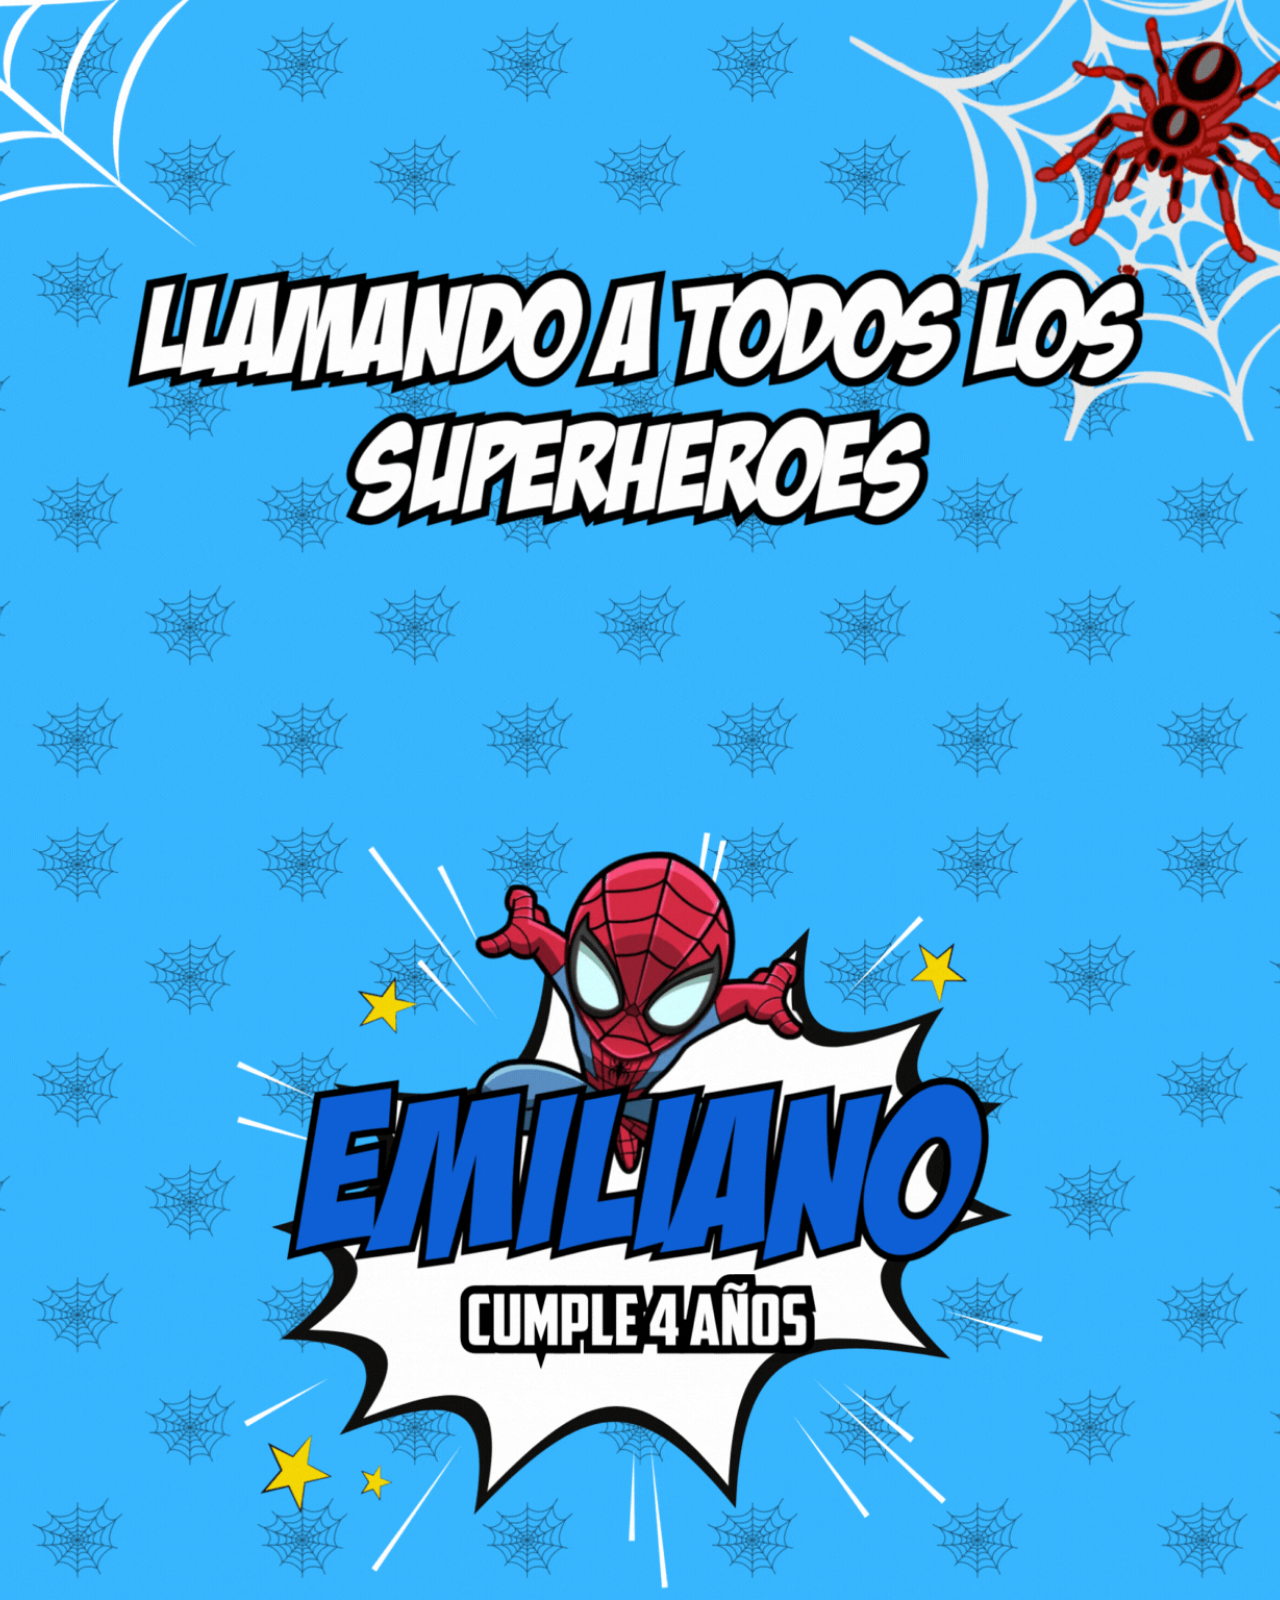
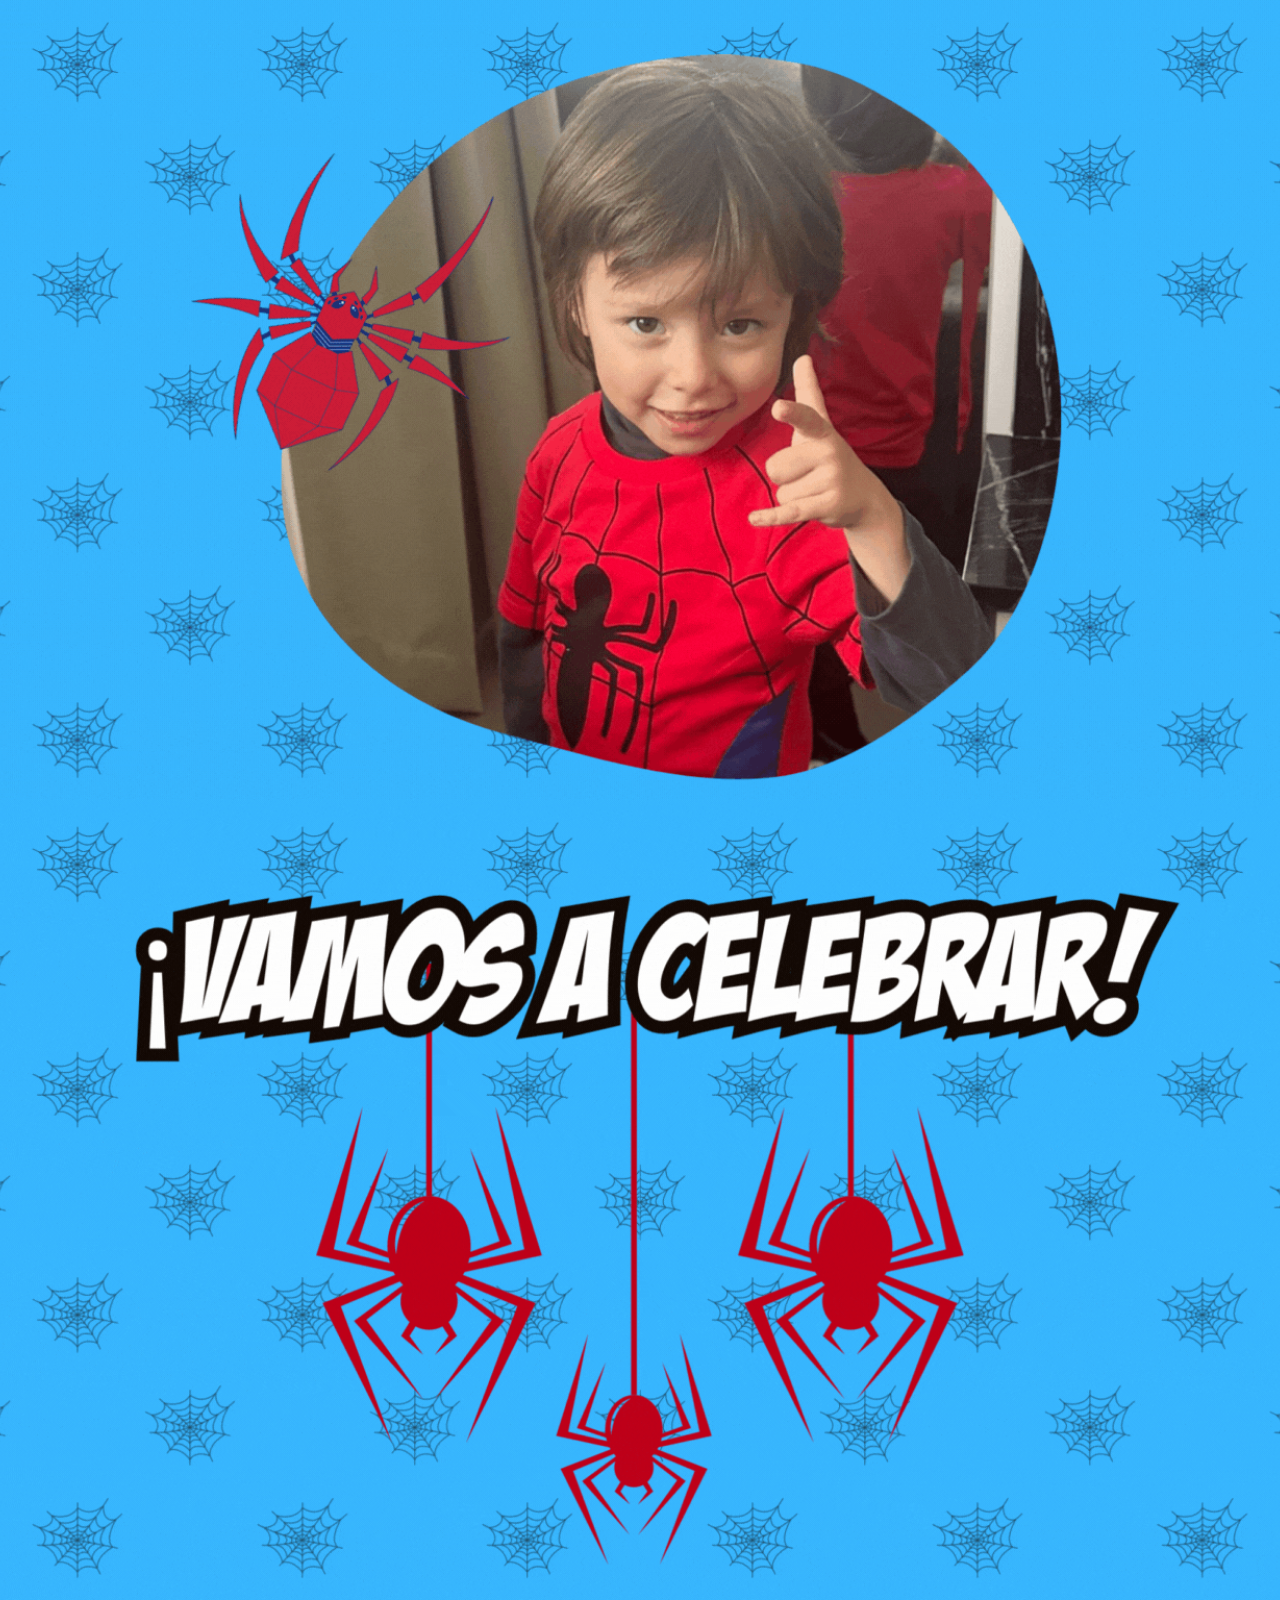
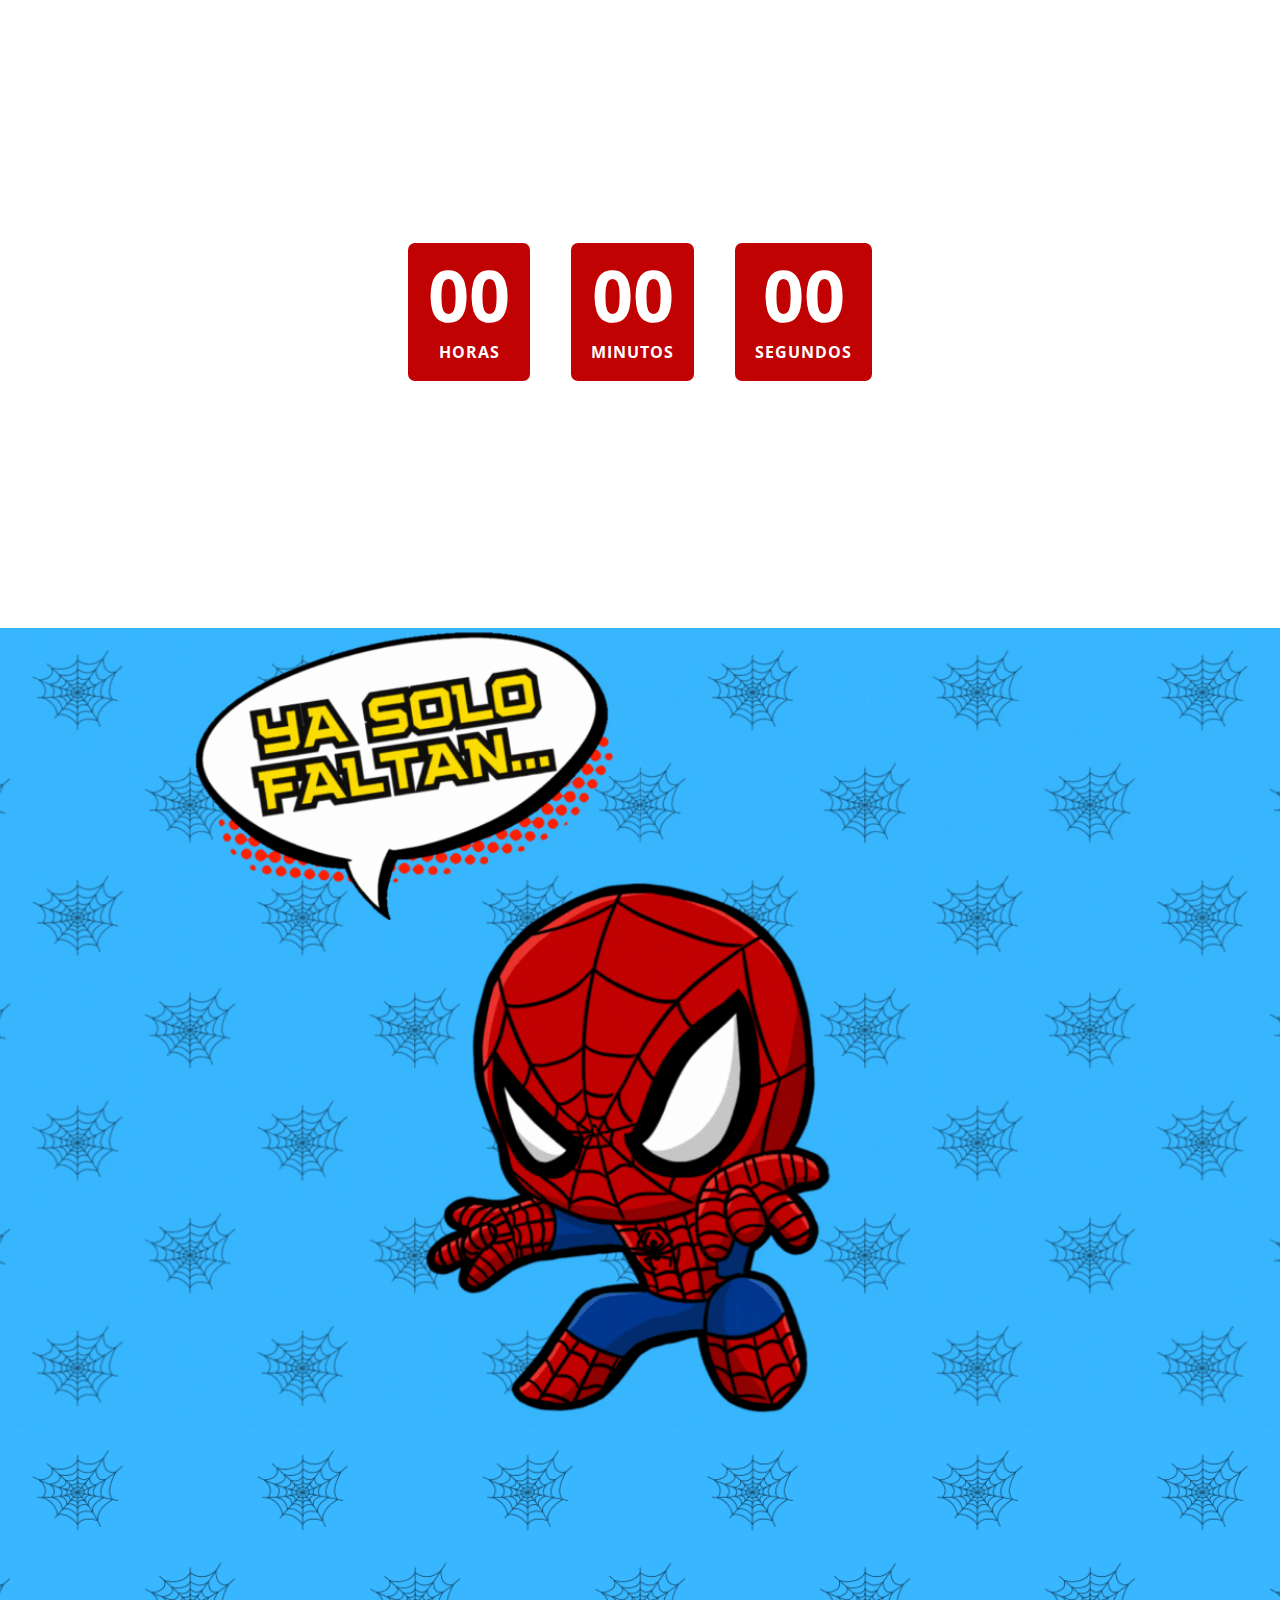
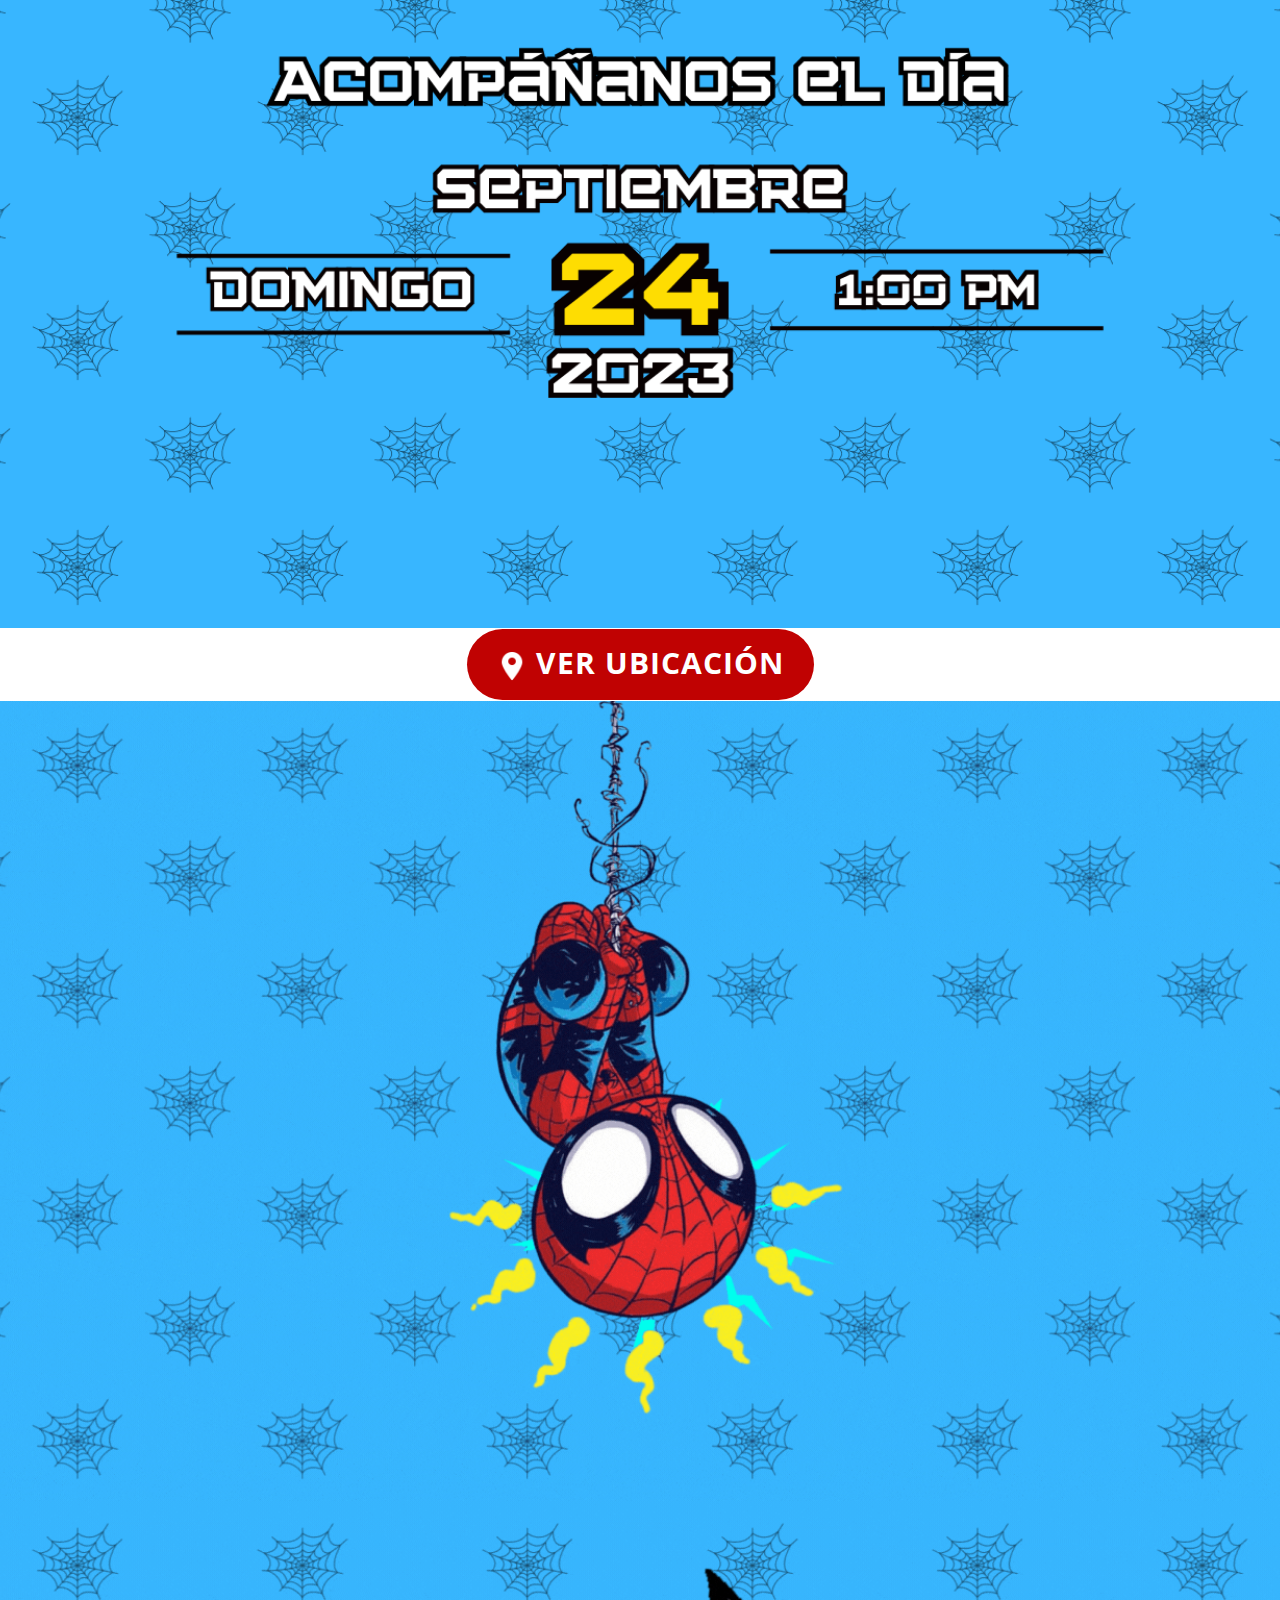
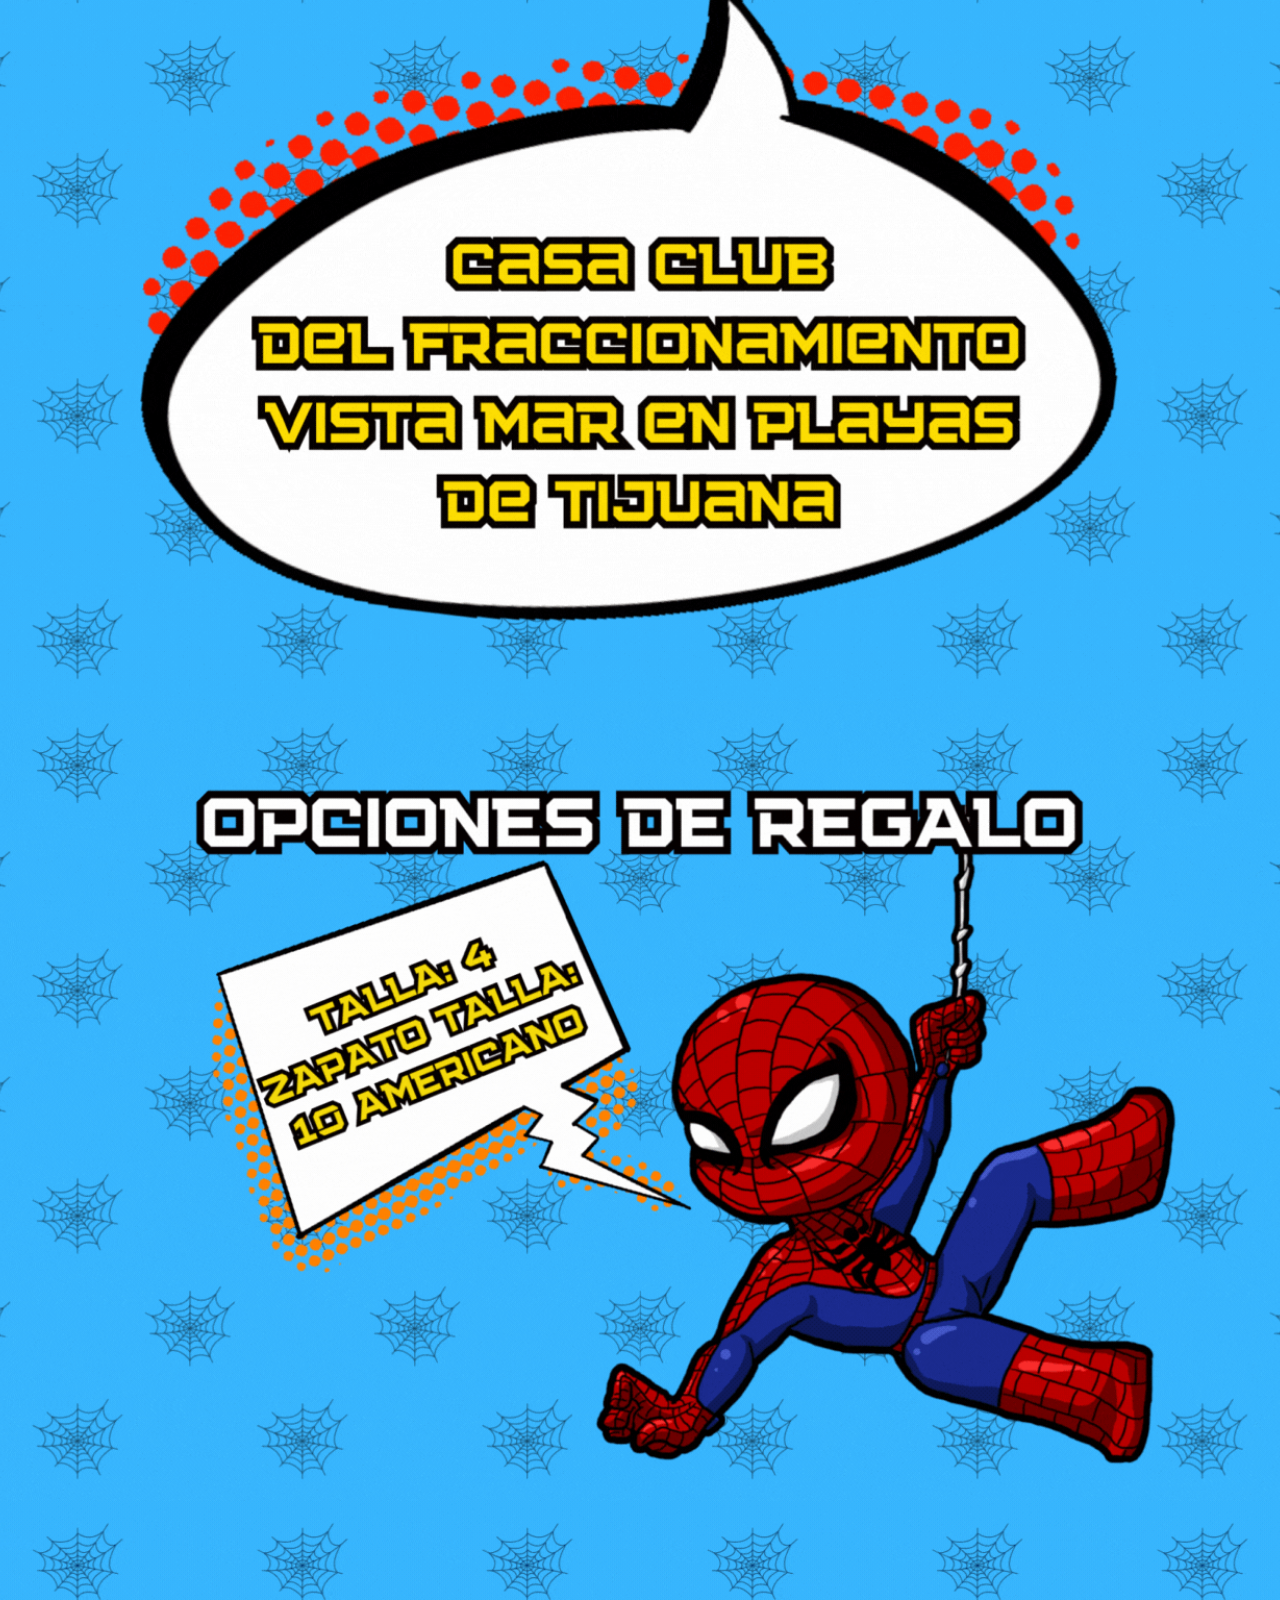
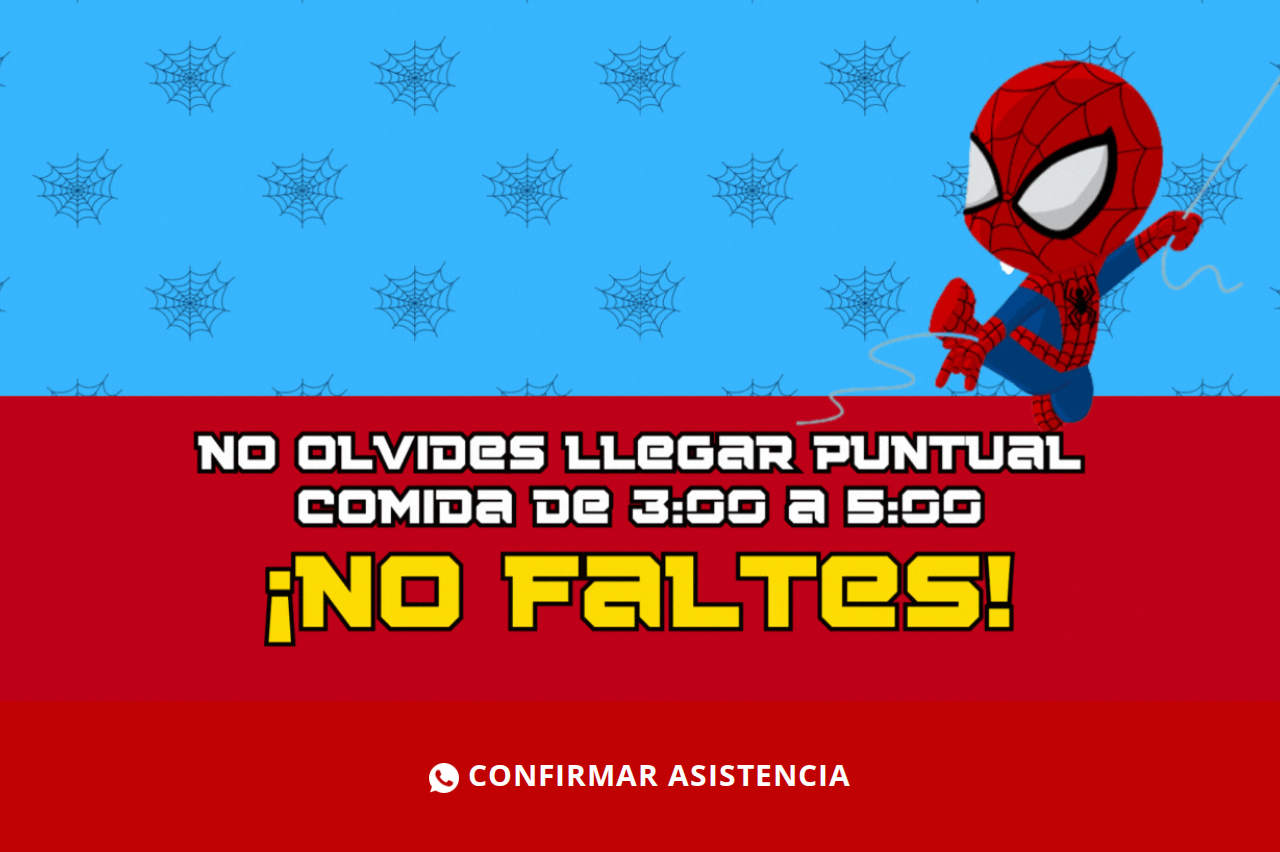
==== index.html @ 1e3126d6 "Add files via upload" ====
<!DOCTYPE html>
<html style="font-size: 16px;" lang="es"><head>
    <meta name="viewport" content="width=device-width, initial-scale=1.0">
    <meta charset="utf-8">
    <meta name="keywords"
      content="¡Vamos a Celebrar!, ​Ya Solo Faltan..., ¡Acompáñanos a el día!, Te esperamos enNombre del salón, ¡No Faltes!​, Confirma tu asistencia">
    <meta name="description" content>
    <title>Invitación</title>
    <link rel="stylesheet" href="nicepage.css" media="screen">
    <link rel="stylesheet" href="Invitación.css" media="screen">
    <script class="u-script" type="text/javascript" src="jquery.js" defer></script>
    <script class="u-script" type="text/javascript" src="nicepage.js" defer></script>
    <meta name="generator" content="Nicepage 5.12.7, nicepage.com">

    <link id="u-theme-google-font" rel="stylesheet"
      href="https://fonts.googleapis.com/css?family=Roboto:100,100i,300,300i,400,400i,500,500i,700,700i,900,900i|Open+Sans:300,300i,400,400i,500,500i,600,600i,700,700i,800,800i">

    <script type="application/ld+json">{
		"@context": "http://schema.org",
		"@type": "Organization",
		"name": "Copia de Site5"
}</script>
    <meta name="theme-color" content="#3f62f1">
    <meta property="og:title" content="Invitación">
    <meta property="og:description" content>
    <meta property="og:type" content="website">
    <meta data-intl-tel-input-cdn-path="intlTelInput/"></head>
  <body data-home-page-title="Invitación"
    class="u-body u-xl-mode" data-lang="es">
    <section class="u-align-center u-clearfix u-image u-section-1" src
      data-image-width="150" data-image-height="84" id="sec-ad5d">
      <div class="u-clearfix u-sheet u-sheet-1"></div>
    </section>
    <section class="u-align-center u-clearfix u-image u-section-2" src
      data-image-width="250" data-image-height="141" id="sec-6f86">
      <div class="u-clearfix u-sheet u-sheet-1"></div>
    </section>
    <section class="u-align-center u-clearfix u-image u-section-3" src
      data-image-width="250" data-image-height="141" id="sec-d1a8">
      <div class="u-clearfix u-sheet u-sheet-1"></div>
    </section>
    <section class="u-align-center u-clearfix u-image u-section-4" src
      data-image-width="250" data-image-height="141" id="sec-7c24">
      <div class="u-clearfix u-sheet u-sheet-1"></div>
    </section>
    <section class="u-align-center u-clearfix u-section-5" id="sec-4751">
      <div class="u-align-left u-clearfix u-sheet u-sheet-1">
        <div class="u-countdown u-countdown-1"
          data-target-date="Sun, 24 Sep 2023 19:00:41 GMT" data-for="everyone"
          data-time-left="9200m" data-timer-id="0938" data-target-number="100"
          data-direction="down"
          data-start-time="Fri Nov 26 2021 18:35:06 GMT+0300 (Москва, стандартное время)"
          data-frequency="10s" data-after-count="none"
          data-redirect-url="https://">
          <div class="u-countdown-wrapper u-spacing-20">
            <div
              class="u-countdown-item u-countdown-years u-custom-color-34 u-hidden u-radius-7 u-spacing-10 u-countdown-item-1">
              <div class="u-countdown-counter u-spacing-0 u-countdown-counter-1"><div
                  class="u-countdown-number u-text-body-alt-color">0</div><div
                  class="u-countdown-number u-hidden u-text-body-alt-color">0</div></div>
              <div class="u-countdown-label u-text-white u-countdown-label-1">Years</div>
            </div>
            <div
              class="u-countdown-separator u-hidden u-text-body-alt-color u-countdown-separator-1">:</div>
            <div
              class="u-countdown-days u-countdown-item u-custom-color-34 u-radius-7 u-spacing-10 u-countdown-item-2">
              <div class="u-countdown-counter u-spacing-0 u-countdown-counter-2"><div
                  class="u-countdown-number u-text-body-alt-color">8</div><div
                  class="u-countdown-number u-text-body-alt-color">7</div><div
                  class="u-countdown-number u-hidden u-text-body-alt-color">0</div></div>
              <div class="u-countdown-label u-text-white u-countdown-label-2">Días</div>
            </div>
            <div
              class="u-countdown-separator u-text-body-alt-color u-countdown-separator-2">:</div>
            <div
              class="u-countdown-hours u-countdown-item u-custom-color-34 u-radius-7 u-spacing-10 u-countdown-item-3">
              <div class="u-countdown-counter u-spacing-0 u-countdown-counter-3"><div
                  class="u-countdown-number u-text-body-alt-color">2</div><div
                  class="u-countdown-number u-text-body-alt-color">1</div></div>
              <div class="u-countdown-label u-text-white u-countdown-label-3">Horas</div>
            </div>
            <div
              class="u-countdown-separator u-text-body-alt-color u-countdown-separator-3">:</div>
            <div
              class="u-countdown-item u-countdown-minutes u-custom-color-34 u-radius-7 u-spacing-10 u-countdown-item-4">
              <div class="u-countdown-counter u-spacing-0 u-countdown-counter-4"><div
                  class="u-countdown-number u-text-body-alt-color">5</div><div
                  class="u-countdown-number u-text-body-alt-color">9</div></div>
              <div class="u-countdown-label u-text-white u-countdown-label-4">Minutos</div>
            </div>
            <div
              class="u-countdown-separator u-text-body-alt-color u-countdown-separator-4">:</div>
            <div
              class="u-countdown-item u-countdown-seconds u-custom-color-34 u-radius-7 u-spacing-10 u-countdown-item-5">
              <div class="u-countdown-counter u-spacing-0 u-countdown-counter-5"><div
                  class="u-countdown-number u-text-body-alt-color">4</div><div
                  class="u-countdown-number u-text-body-alt-color">3</div></div>
              <div class="u-countdown-label u-text-white u-countdown-label-5">Segundos</div>
            </div>
            <div
              class="u-countdown-separator u-hidden u-text-body-alt-color u-countdown-separator-5">:</div>
            <div
              class="u-countdown-item u-countdown-numbers u-custom-color-34 u-hidden u-radius-7 u-spacing-10 u-countdown-item-6">
              <div class="u-countdown-counter u-spacing-0 u-countdown-counter-6"><div
                  class="u-countdown-number u-text-body-alt-color">0</div><div
                  class="u-countdown-number u-text-body-alt-color">0</div><div
                  class="u-countdown-number u-text-body-alt-color">1</div><div
                  class="u-countdown-number u-text-body-alt-color">0</div><div
                  class="u-countdown-number u-text-body-alt-color">0</div></div>
              <div class="u-countdown-label u-text-white u-countdown-label-6">Items</div>
            </div>
          </div>
          <div class="u-countdown-message u-hidden">
            <p>Sorry, the time is up.</p>
          </div>
        </div>
      </div>
    </section>
    <section class="u-align-center u-clearfix u-image u-section-6" src
      data-image-width="250" data-image-height="141" id="sec-94b2">
      <div class="u-clearfix u-sheet u-sheet-1"></div>
    </section>
    <section class="u-align-center u-clearfix u-image u-section-7" src
      data-image-width="1366" data-image-height="768" id="sec-f99d">
      <div class="u-clearfix u-sheet u-sheet-1"></div>
    </section>
    <section class="u-clearfix u-section-8" id="sec-5e8d">
      <div class="u-clearfix u-sheet u-valign-middle u-sheet-1">
        <a href="https://nicepage.com/joomla-templates"
          class="u-border-none u-btn u-btn-round u-button-style u-custom-color-34 u-hover-custom-color-38 u-radius-50 u-btn-1"><span
            class="u-file-icon u-icon u-text-white u-icon-1"><img
              src="images/3082383-f17ffb00.png" alt></span>&nbsp;​Ver ubicación
        </a>
      </div>
    </section>
    <section class="u-align-center u-clearfix u-image u-section-9" src
      data-image-width="250" data-image-height="141" id="sec-67cc">
      <div class="u-clearfix u-sheet u-sheet-1"></div>
    </section>
    <section class="u-align-center u-clearfix u-image u-section-10" src
      data-image-width="250" data-image-height="141" id="sec-bbe1">
      <div class="u-clearfix u-sheet u-sheet-1"></div>
    </section>
    <section class="u-align-center u-clearfix u-image u-section-11" src
      data-image-width="250" data-image-height="141" id="sec-aa50">
      <div class="u-clearfix u-sheet u-sheet-1"></div>
    </section>
    <section class="u-align-center u-clearfix u-image u-section-12" src
      data-image-width="250" data-image-height="141" id="sec-3a1d">
      <div class="u-clearfix u-sheet u-sheet-1"></div>
    </section>

    <footer class="u-clearfix u-custom-color-34 u-footer u-footer" id="sec-0439"><div
        class="u-clearfix u-sheet u-valign-middle u-sheet-1">
        <a href="https://nicepage.com/joomla-templates"
          class="u-border-none u-btn u-btn-round u-button-style u-custom-color-34 u-hover-custom-color-38 u-radius-50 u-btn-1"><span
            class="u-file-icon u-icon u-text-white"><img
              src="images/733641-25908de1.png" alt></span>&nbsp;Confirmar
          asistencia<span style="font-size: 1.25rem;"></span>
        </a>
      </div></footer>


  </body></html>
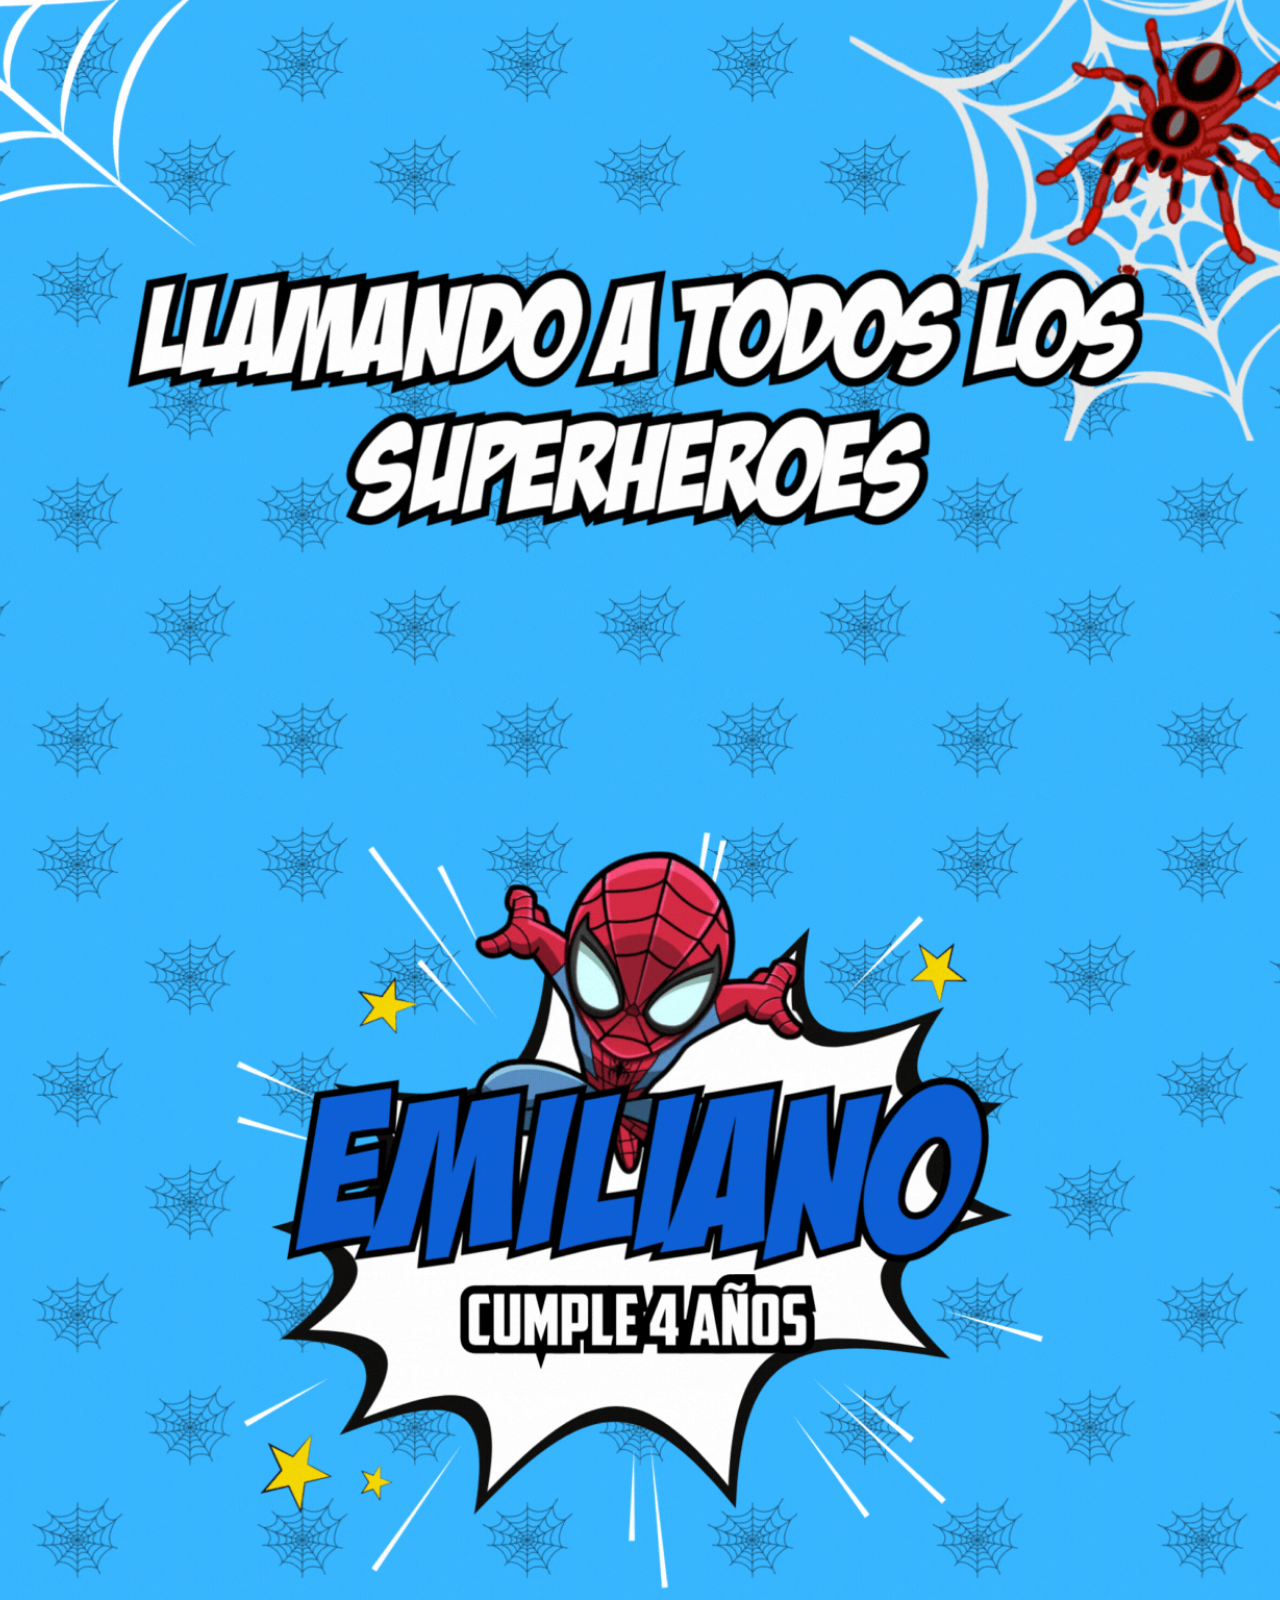
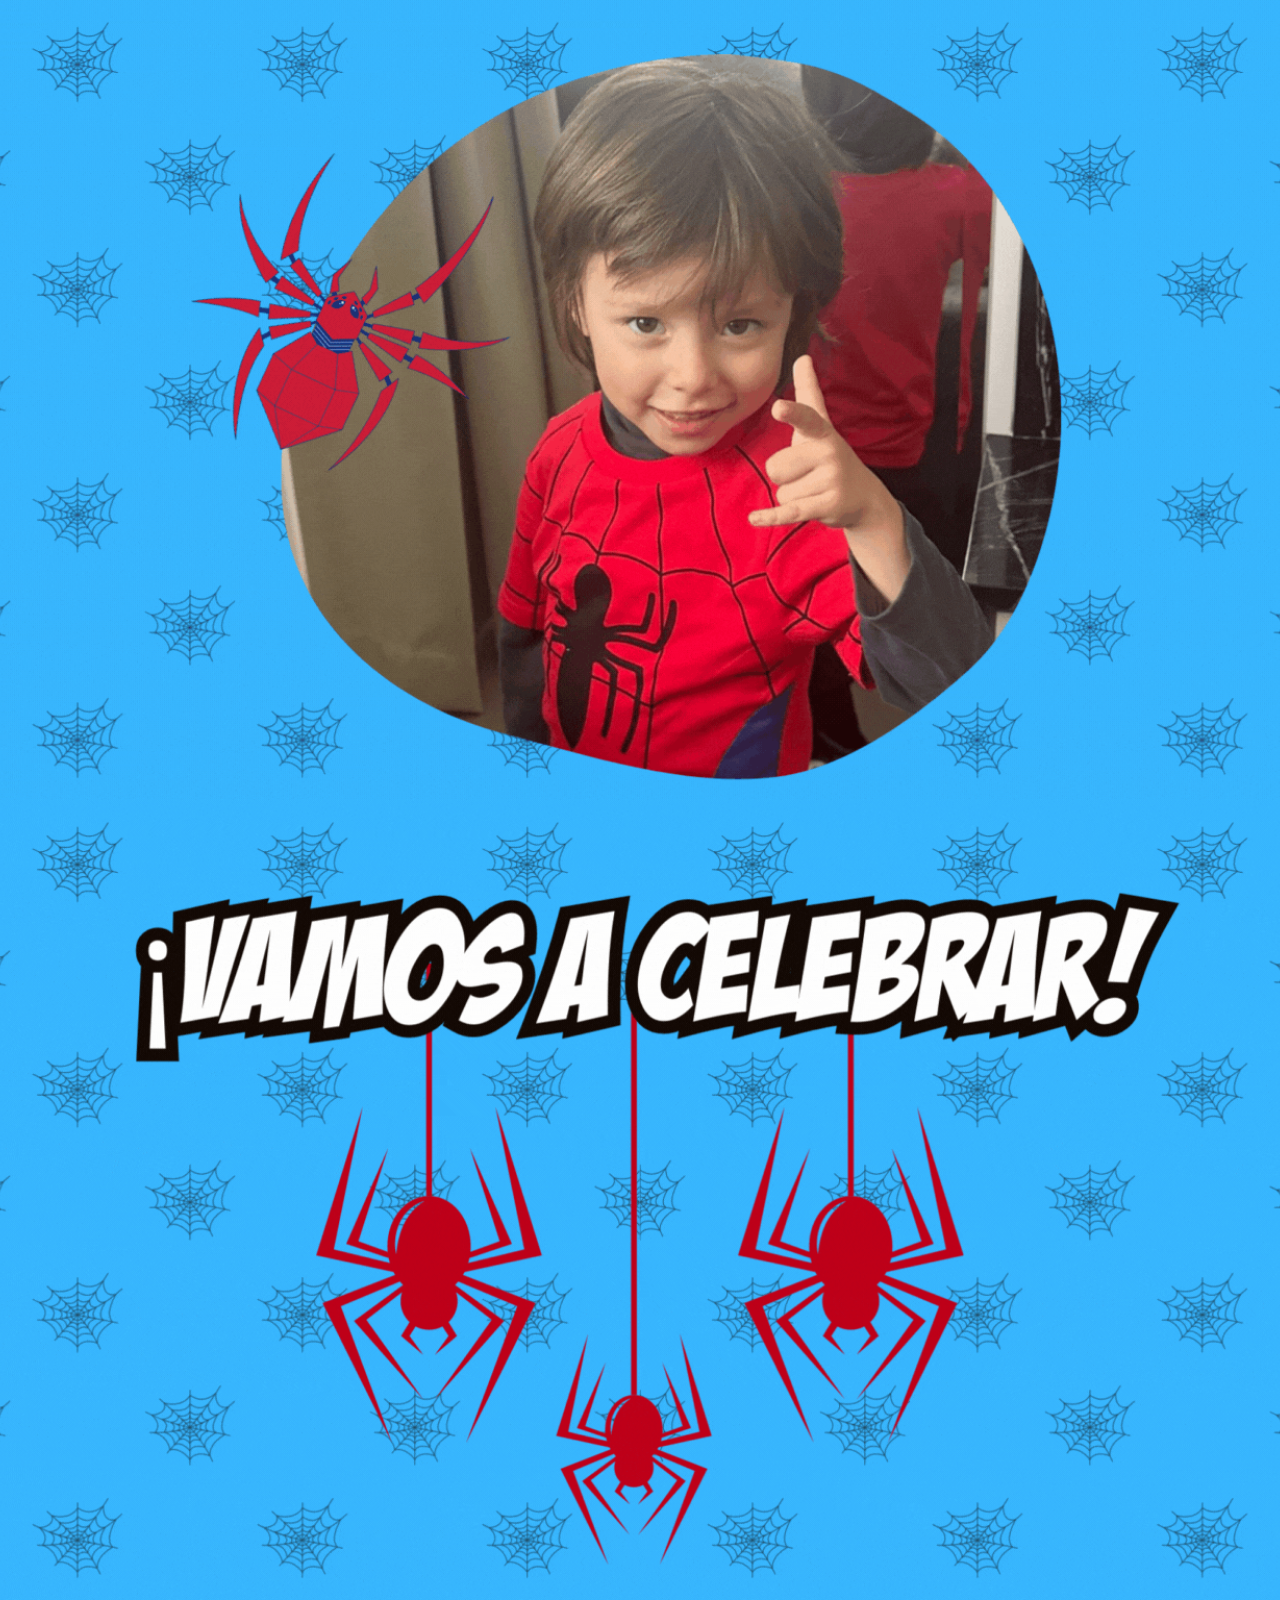
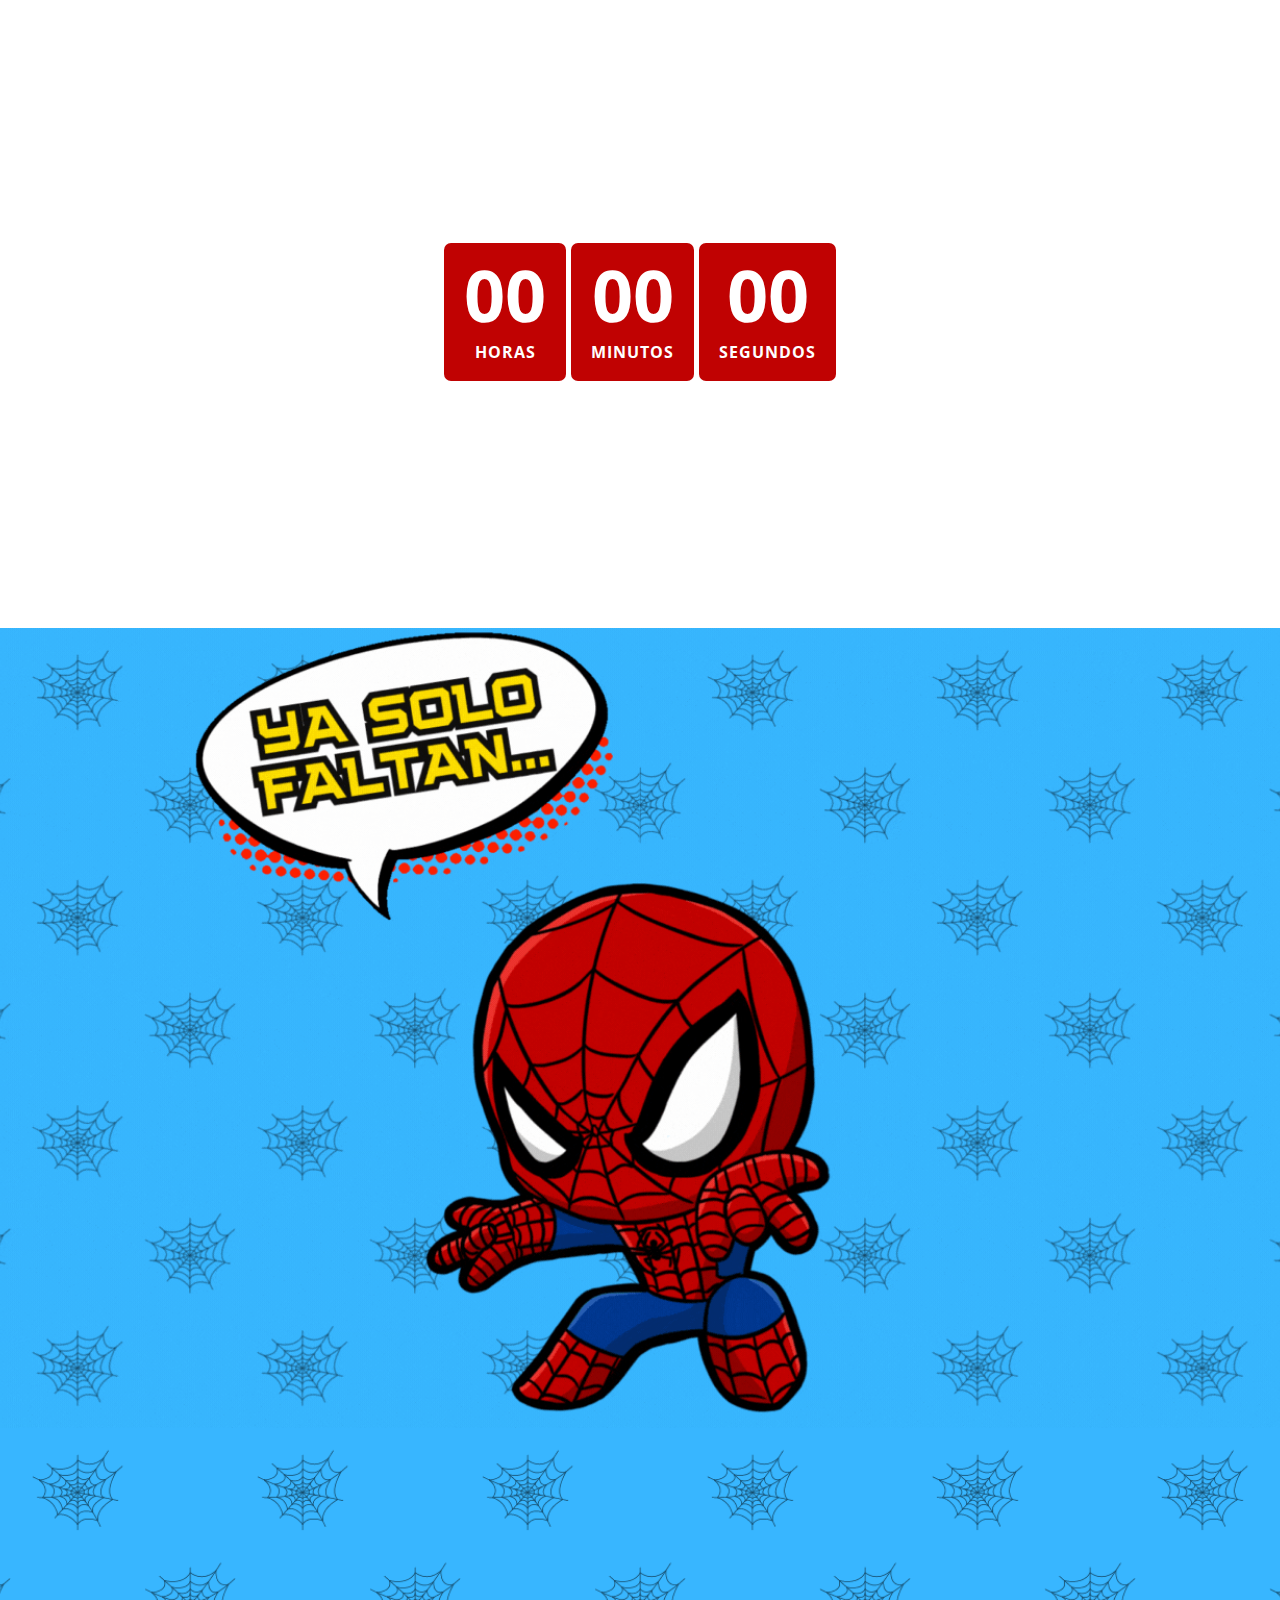
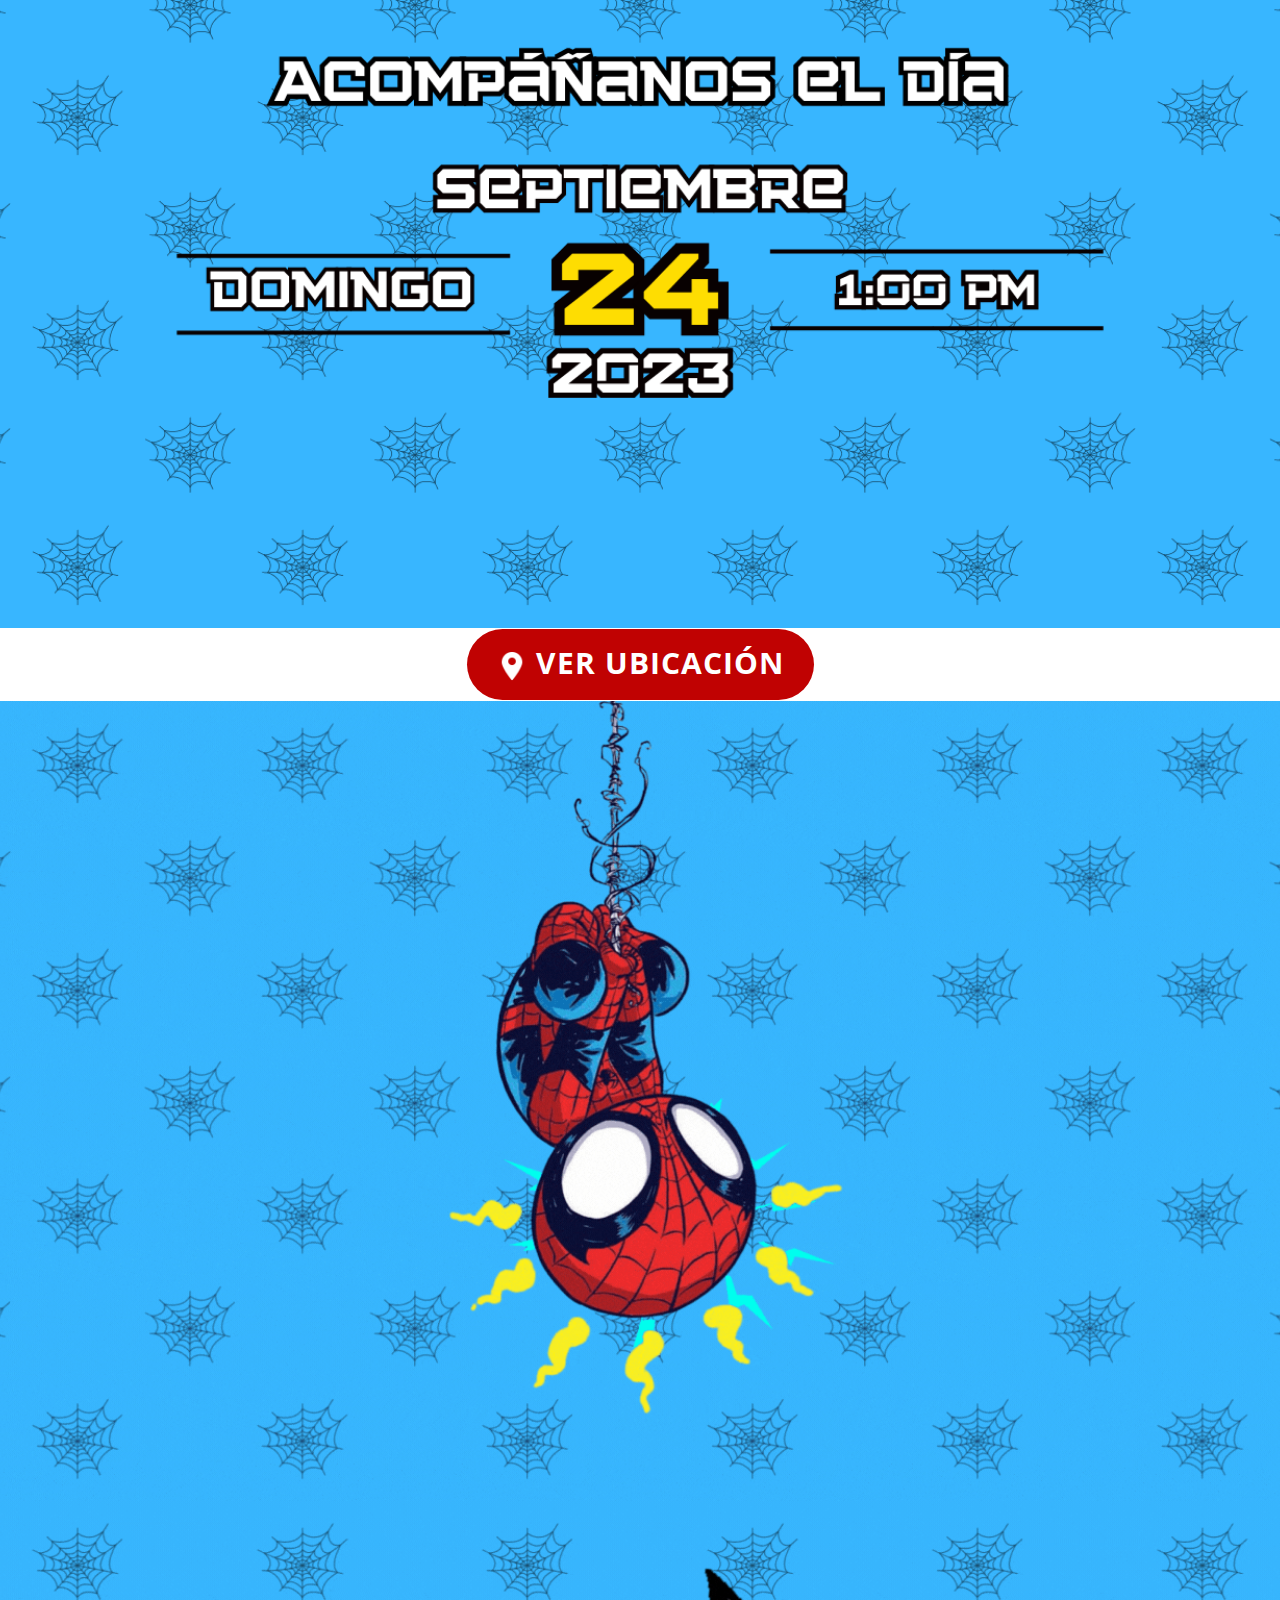
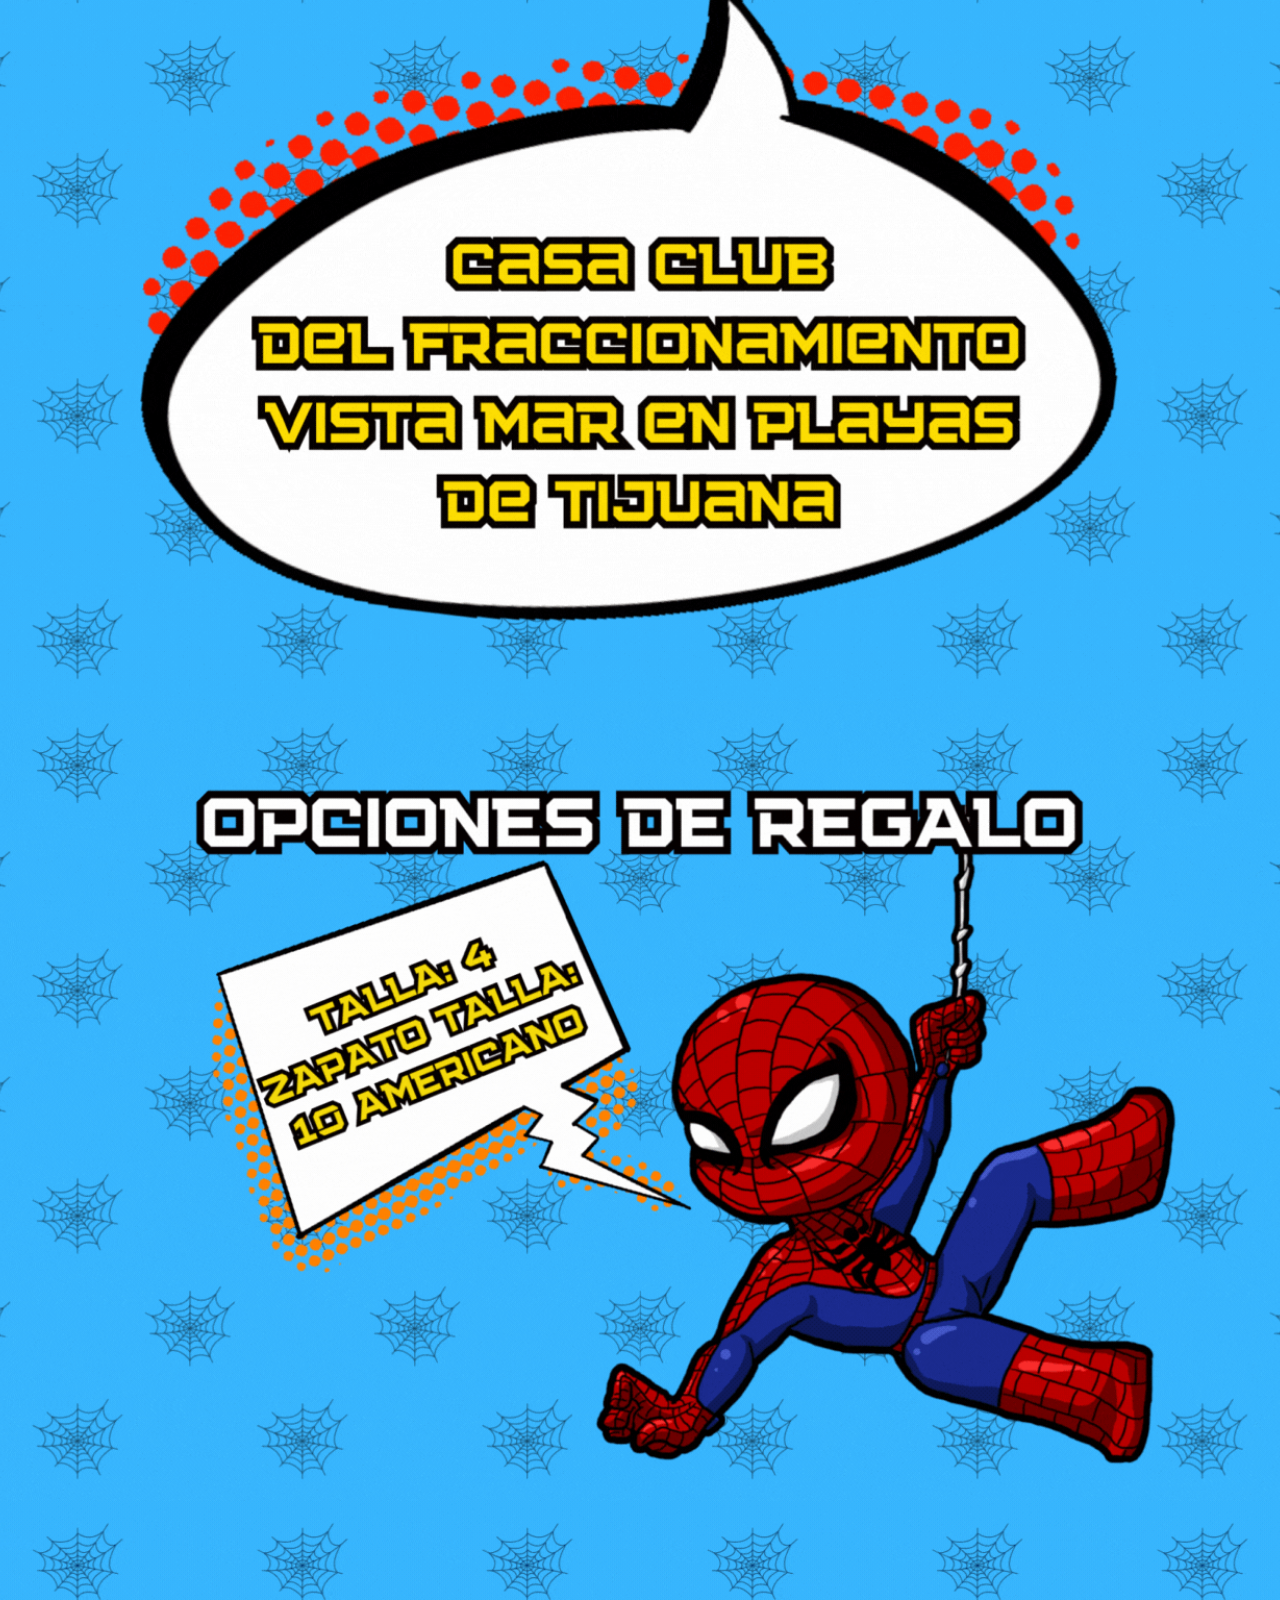
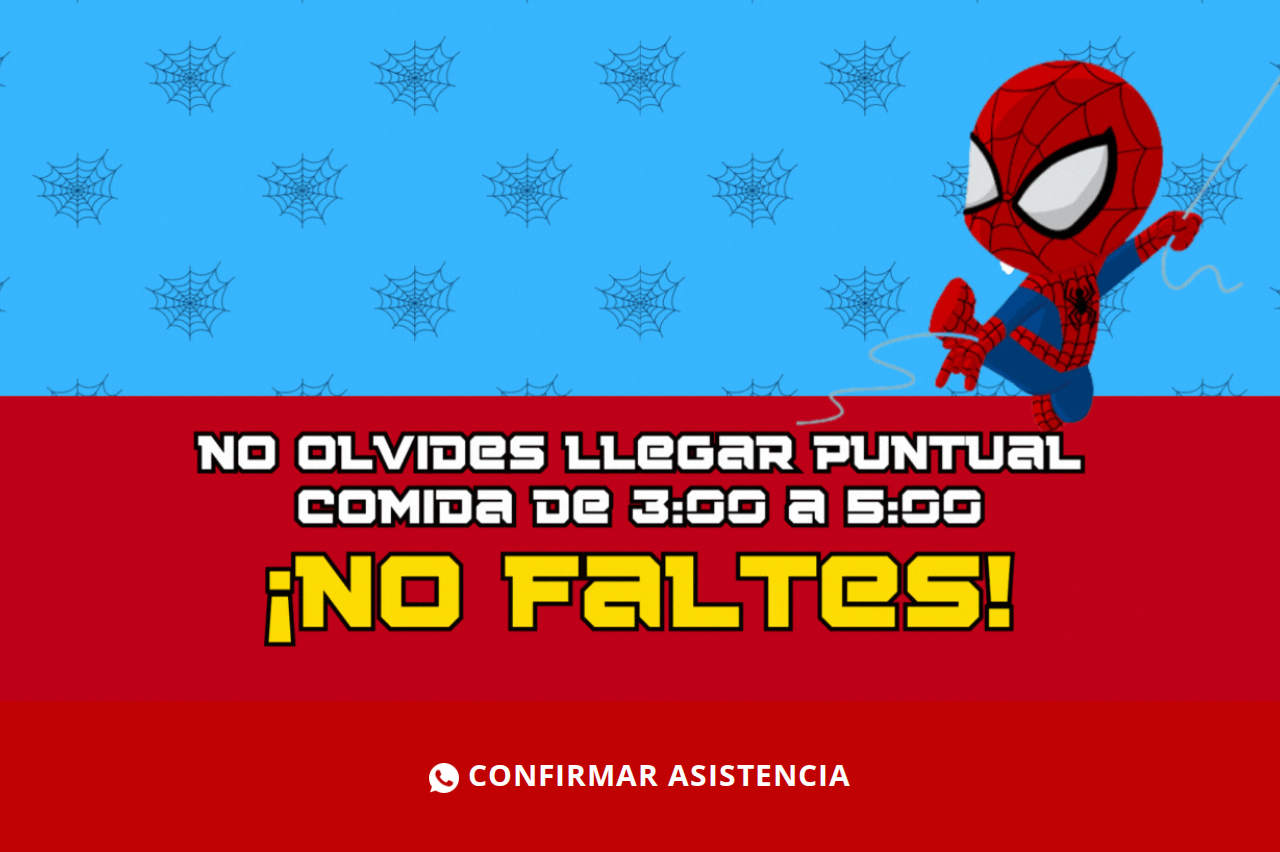
==== commit 774a3c06: "Add files via upload" ====
--- a/index.html
+++ b/index.html
@@ -44,7 +44,8 @@
       <div class="u-clearfix u-sheet u-sheet-1"></div>
     </section>
     <section class="u-align-center u-clearfix u-section-5" id="sec-4751">
-      <div class="u-align-left u-clearfix u-sheet u-sheet-1">
+      <div
+        class="u-align-left u-clearfix u-sheet u-valign-middle-sm u-valign-middle-xs u-sheet-1">
         <div class="u-countdown u-countdown-1"
           data-target-date="Sun, 24 Sep 2023 19:00:41 GMT" data-for="everyone"
           data-time-left="9200m" data-timer-id="0938" data-target-number="100"
@@ -52,7 +53,7 @@
           data-start-time="Fri Nov 26 2021 18:35:06 GMT+0300 (Москва, стандартное время)"
           data-frequency="10s" data-after-count="none"
           data-redirect-url="https://">
-          <div class="u-countdown-wrapper u-spacing-20">
+          <div class="u-countdown-wrapper u-spacing-5">
             <div
               class="u-countdown-item u-countdown-years u-custom-color-34 u-hidden u-radius-7 u-spacing-10 u-countdown-item-1">
               <div class="u-countdown-counter u-spacing-0 u-countdown-counter-1"><div
@@ -61,7 +62,7 @@
               <div class="u-countdown-label u-text-white u-countdown-label-1">Years</div>
             </div>
             <div
-              class="u-countdown-separator u-hidden u-text-body-alt-color u-countdown-separator-1">:</div>
+              class="u-countdown-separator u-hidden u-text-body-alt-color u-countdown-separator-1"></div>
             <div
               class="u-countdown-days u-countdown-item u-custom-color-34 u-radius-7 u-spacing-10 u-countdown-item-2">
               <div class="u-countdown-counter u-spacing-0 u-countdown-counter-2"><div
@@ -71,7 +72,7 @@
               <div class="u-countdown-label u-text-white u-countdown-label-2">Días</div>
             </div>
             <div
-              class="u-countdown-separator u-text-body-alt-color u-countdown-separator-2">:</div>
+              class="u-countdown-separator u-text-body-alt-color u-countdown-separator-2"></div>
             <div
               class="u-countdown-hours u-countdown-item u-custom-color-34 u-radius-7 u-spacing-10 u-countdown-item-3">
               <div class="u-countdown-counter u-spacing-0 u-countdown-counter-3"><div
@@ -80,7 +81,7 @@
               <div class="u-countdown-label u-text-white u-countdown-label-3">Horas</div>
             </div>
             <div
-              class="u-countdown-separator u-text-body-alt-color u-countdown-separator-3">:</div>
+              class="u-countdown-separator u-text-body-alt-color u-countdown-separator-3"></div>
             <div
               class="u-countdown-item u-countdown-minutes u-custom-color-34 u-radius-7 u-spacing-10 u-countdown-item-4">
               <div class="u-countdown-counter u-spacing-0 u-countdown-counter-4"><div
@@ -89,7 +90,7 @@
               <div class="u-countdown-label u-text-white u-countdown-label-4">Minutos</div>
             </div>
             <div
-              class="u-countdown-separator u-text-body-alt-color u-countdown-separator-4">:</div>
+              class="u-countdown-separator u-text-body-alt-color u-countdown-separator-4"></div>
             <div
               class="u-countdown-item u-countdown-seconds u-custom-color-34 u-radius-7 u-spacing-10 u-countdown-item-5">
               <div class="u-countdown-counter u-spacing-0 u-countdown-counter-5"><div
@@ -98,7 +99,7 @@
               <div class="u-countdown-label u-text-white u-countdown-label-5">Segundos</div>
             </div>
             <div
-              class="u-countdown-separator u-hidden u-text-body-alt-color u-countdown-separator-5">:</div>
+              class="u-countdown-separator u-hidden u-text-body-alt-color u-countdown-separator-5"></div>
             <div
               class="u-countdown-item u-countdown-numbers u-custom-color-34 u-hidden u-radius-7 u-spacing-10 u-countdown-item-6">
               <div class="u-countdown-counter u-spacing-0 u-countdown-counter-6"><div
--- a/nicepage.css
+++ b/nicepage.css
@@ -43047,8 +43047,14 @@
 
 
 @media (max-width: 575px) {
+  .u-footer .u-sheet-1 {
+    min-height: 71px;
+  }
+
   .u-footer .u-btn-1 {
     font-size: 0.875rem;
+    margin-top: 10px;
+    margin-bottom: 10px;
   }
 }
 
--- a/Invitación.css
+++ b/Invitación.css
@@ -270,13 +270,137 @@
 
 @media (max-width: 767px) {
   .u-section-5 .u-sheet-1 {
-    min-height: 684px;
+    min-height: 451px;
   }
 
   .u-section-5 .u-countdown-1 {
-    height: 275px;
-    margin-left: 0;
-    margin-right: 0;
+    margin-top: 60px;
+    padding: 8px 0;
+  }
+
+  .u-section-5 .u-countdown-counter-1 {
+    font-size: 3rem;
+  }
+
+  .u-section-5 .u-countdown-separator-1 {
+    font-size: 3rem;
+  }
+
+  .u-section-5 .u-countdown-counter-2 {
+    font-size: 3rem;
+  }
+
+  .u-section-5 .u-countdown-separator-2 {
+    font-size: 3rem;
+  }
+
+  .u-section-5 .u-countdown-counter-3 {
+    font-size: 3rem;
+  }
+
+  .u-section-5 .u-countdown-separator-3 {
+    font-size: 3rem;
+  }
+
+  .u-section-5 .u-countdown-counter-4 {
+    font-size: 3rem;
+  }
+
+  .u-section-5 .u-countdown-separator-4 {
+    font-size: 3rem;
+  }
+
+  .u-section-5 .u-countdown-counter-5 {
+    font-size: 3rem;
+  }
+
+  .u-section-5 .u-countdown-separator-5 {
+    font-size: 3rem;
+  }
+
+  .u-section-5 .u-countdown-counter-6 {
+    font-size: 3rem;
+  }
+}
+
+@media (max-width: 575px) {
+  .u-section-5 .u-sheet-1 {
+    min-height: 210px;
+  }
+
+  .u-section-5 .u-countdown-1 {
+    margin-left: -10px;
+    margin-right: -10px;
+    padding-top: 6px;
+    padding-bottom: 6px;
+  }
+
+  .u-section-5 .u-countdown-counter-1 {
+    font-size: 1.125rem;
+  }
+
+  .u-section-5 .u-countdown-label-1 {
+    font-size: 0.625rem;
+  }
+
+  .u-section-5 .u-countdown-separator-1 {
+    font-size: 1.125rem;
+  }
+
+  .u-section-5 .u-countdown-counter-2 {
+    font-size: 1.125rem;
+  }
+
+  .u-section-5 .u-countdown-label-2 {
+    font-size: 0.625rem;
+  }
+
+  .u-section-5 .u-countdown-separator-2 {
+    font-size: 1.125rem;
+  }
+
+  .u-section-5 .u-countdown-counter-3 {
+    font-size: 1.125rem;
+  }
+
+  .u-section-5 .u-countdown-label-3 {
+    font-size: 0.625rem;
+  }
+
+  .u-section-5 .u-countdown-separator-3 {
+    font-size: 1.125rem;
+  }
+
+  .u-section-5 .u-countdown-counter-4 {
+    font-size: 1.125rem;
+  }
+
+  .u-section-5 .u-countdown-label-4 {
+    font-size: 0.625rem;
+  }
+
+  .u-section-5 .u-countdown-separator-4 {
+    font-size: 1.125rem;
+  }
+
+  .u-section-5 .u-countdown-counter-5 {
+    font-size: 1.125rem;
+  }
+
+  .u-section-5 .u-countdown-label-5 {
+    font-size: 0.625rem;
+  }
+
+  .u-section-5 .u-countdown-separator-5 {
+    font-size: 1.125rem;
+  }
+
+  .u-section-5 .u-countdown-counter-6 {
+    font-size: 1.125rem;
+  }
+
+  .u-section-5 .u-countdown-label-6 {
+    font-size: 0.625rem;
   }
 } .u-section-6 {
   background-image: url("images/61.gif");
@@ -358,8 +482,14 @@
 }
 
 @media (max-width: 575px) {
+  .u-section-8 .u-sheet-1 {
+    min-height: 40px;
+  }
+
   .u-section-8 .u-btn-1 {
     font-size: 0.75rem;
+    margin-top: 0;
+    margin-bottom: 0;
   }
 } .u-section-9 {
   background-image: url("images/81.gif");
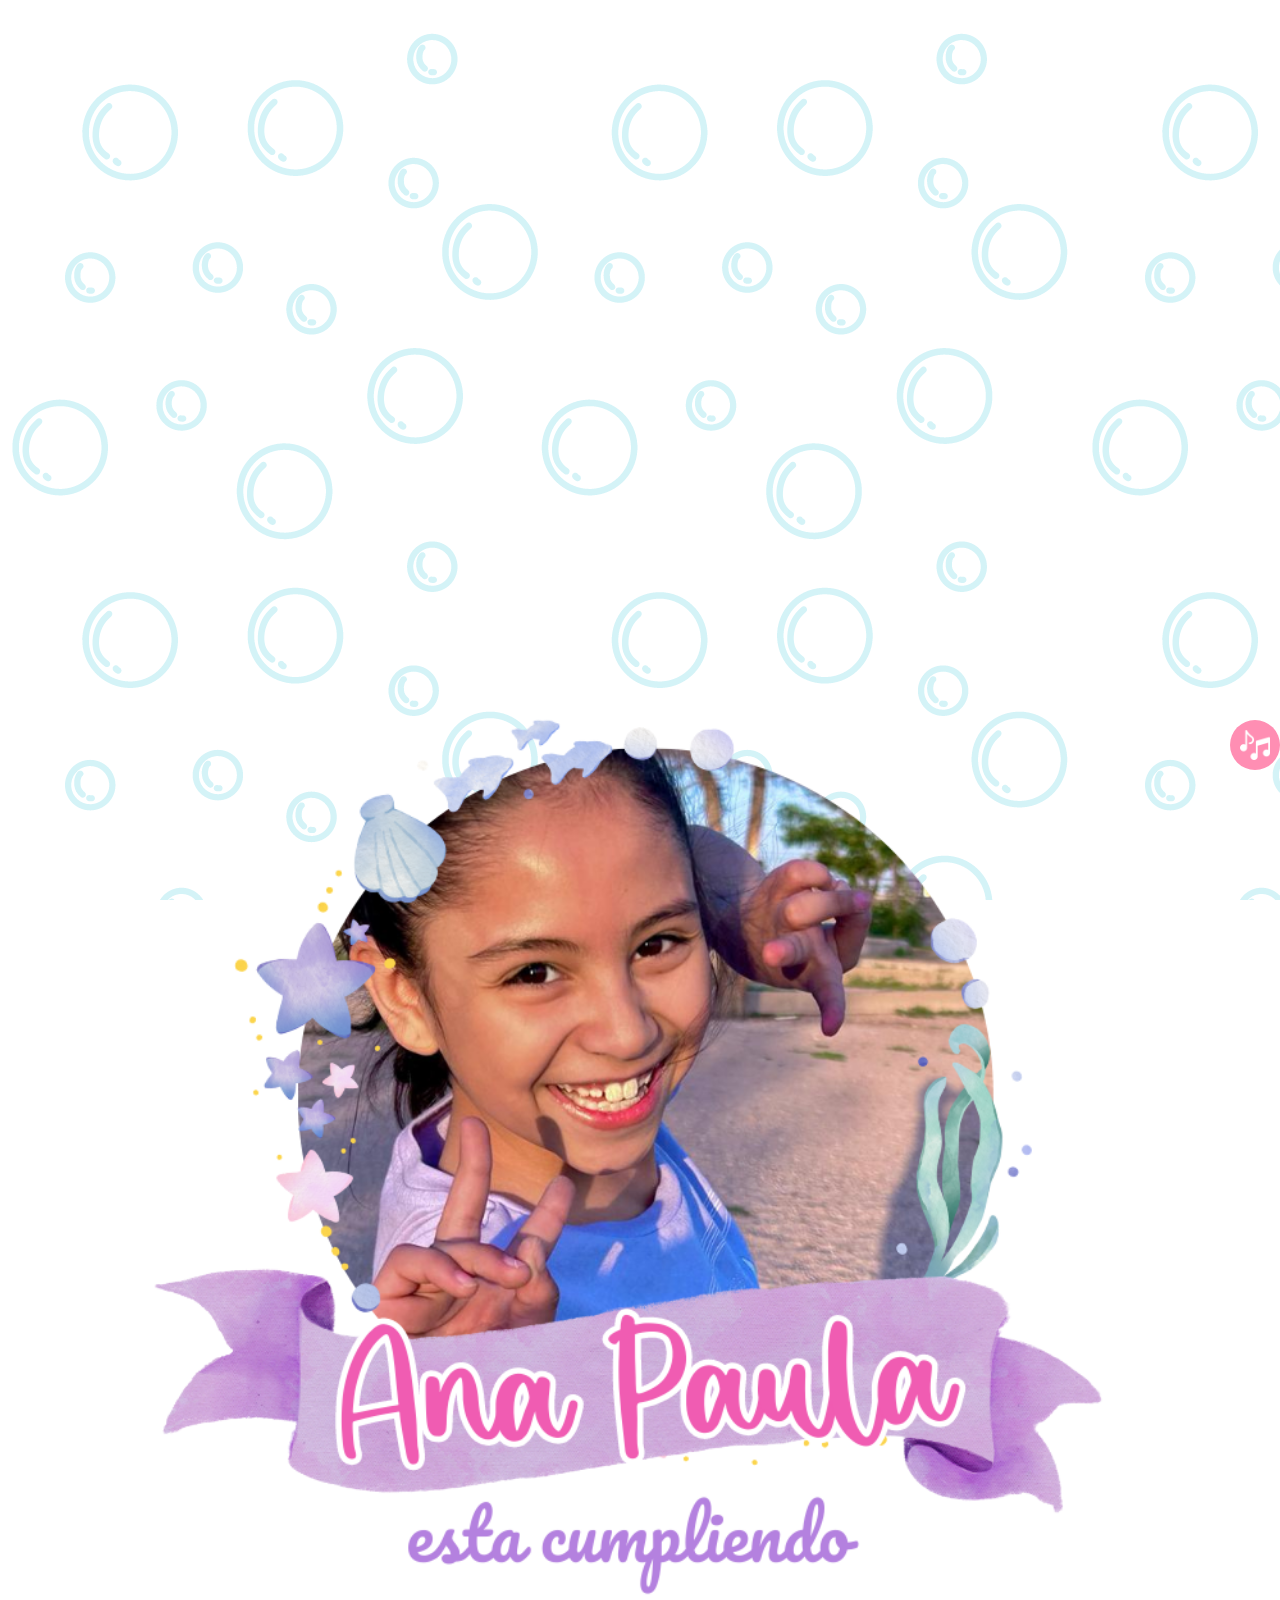
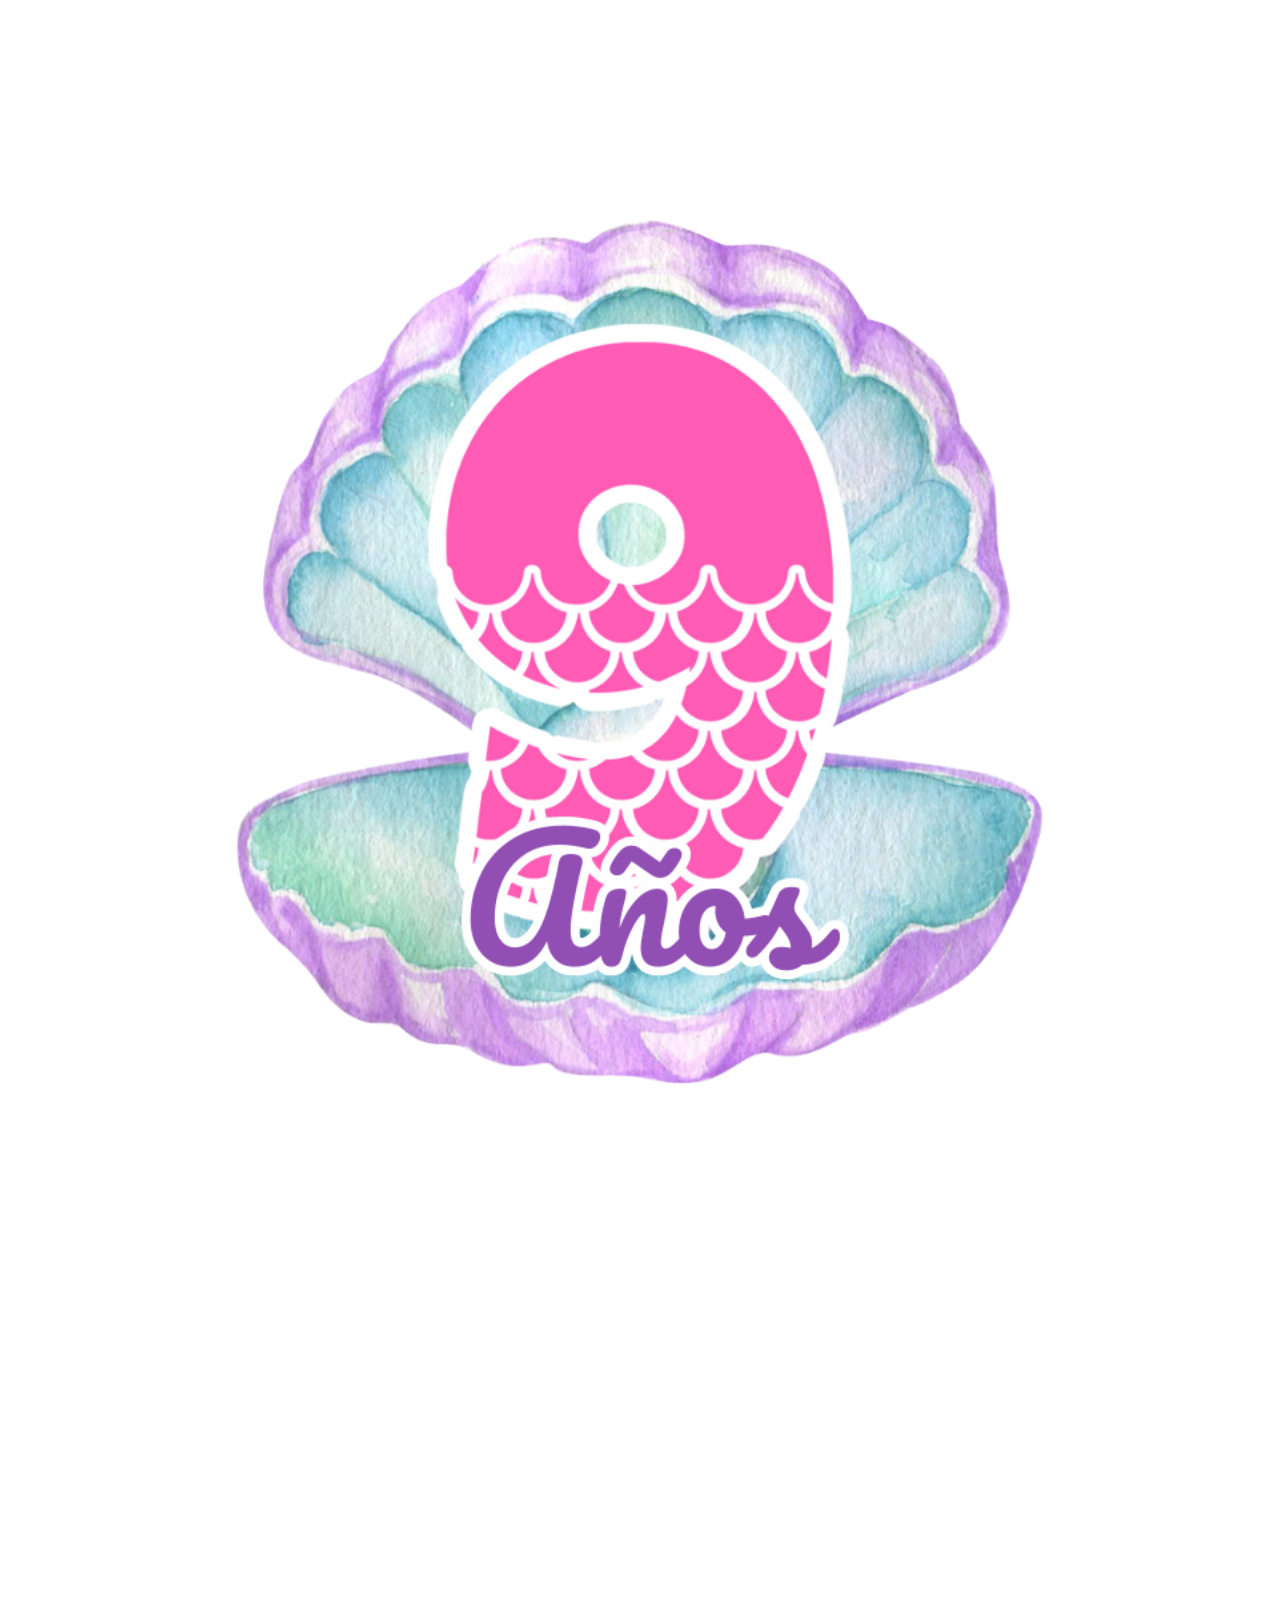
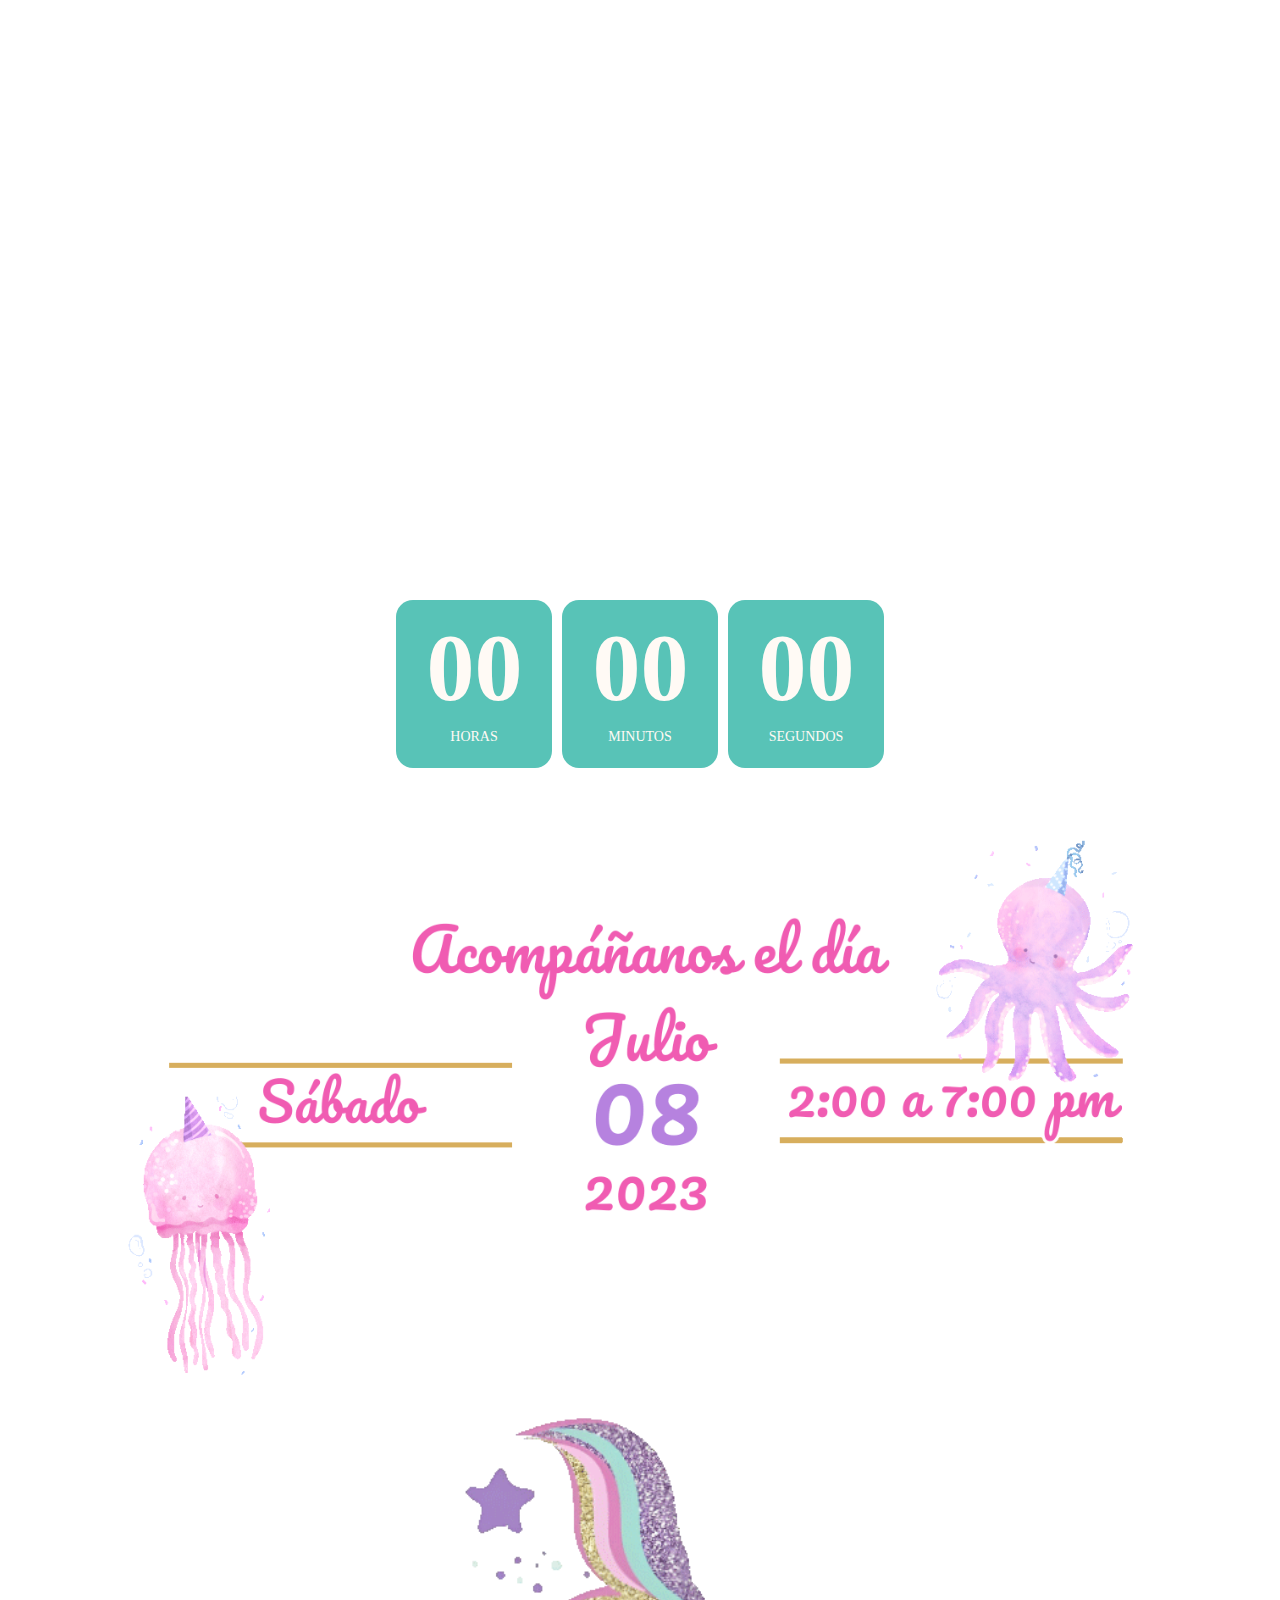
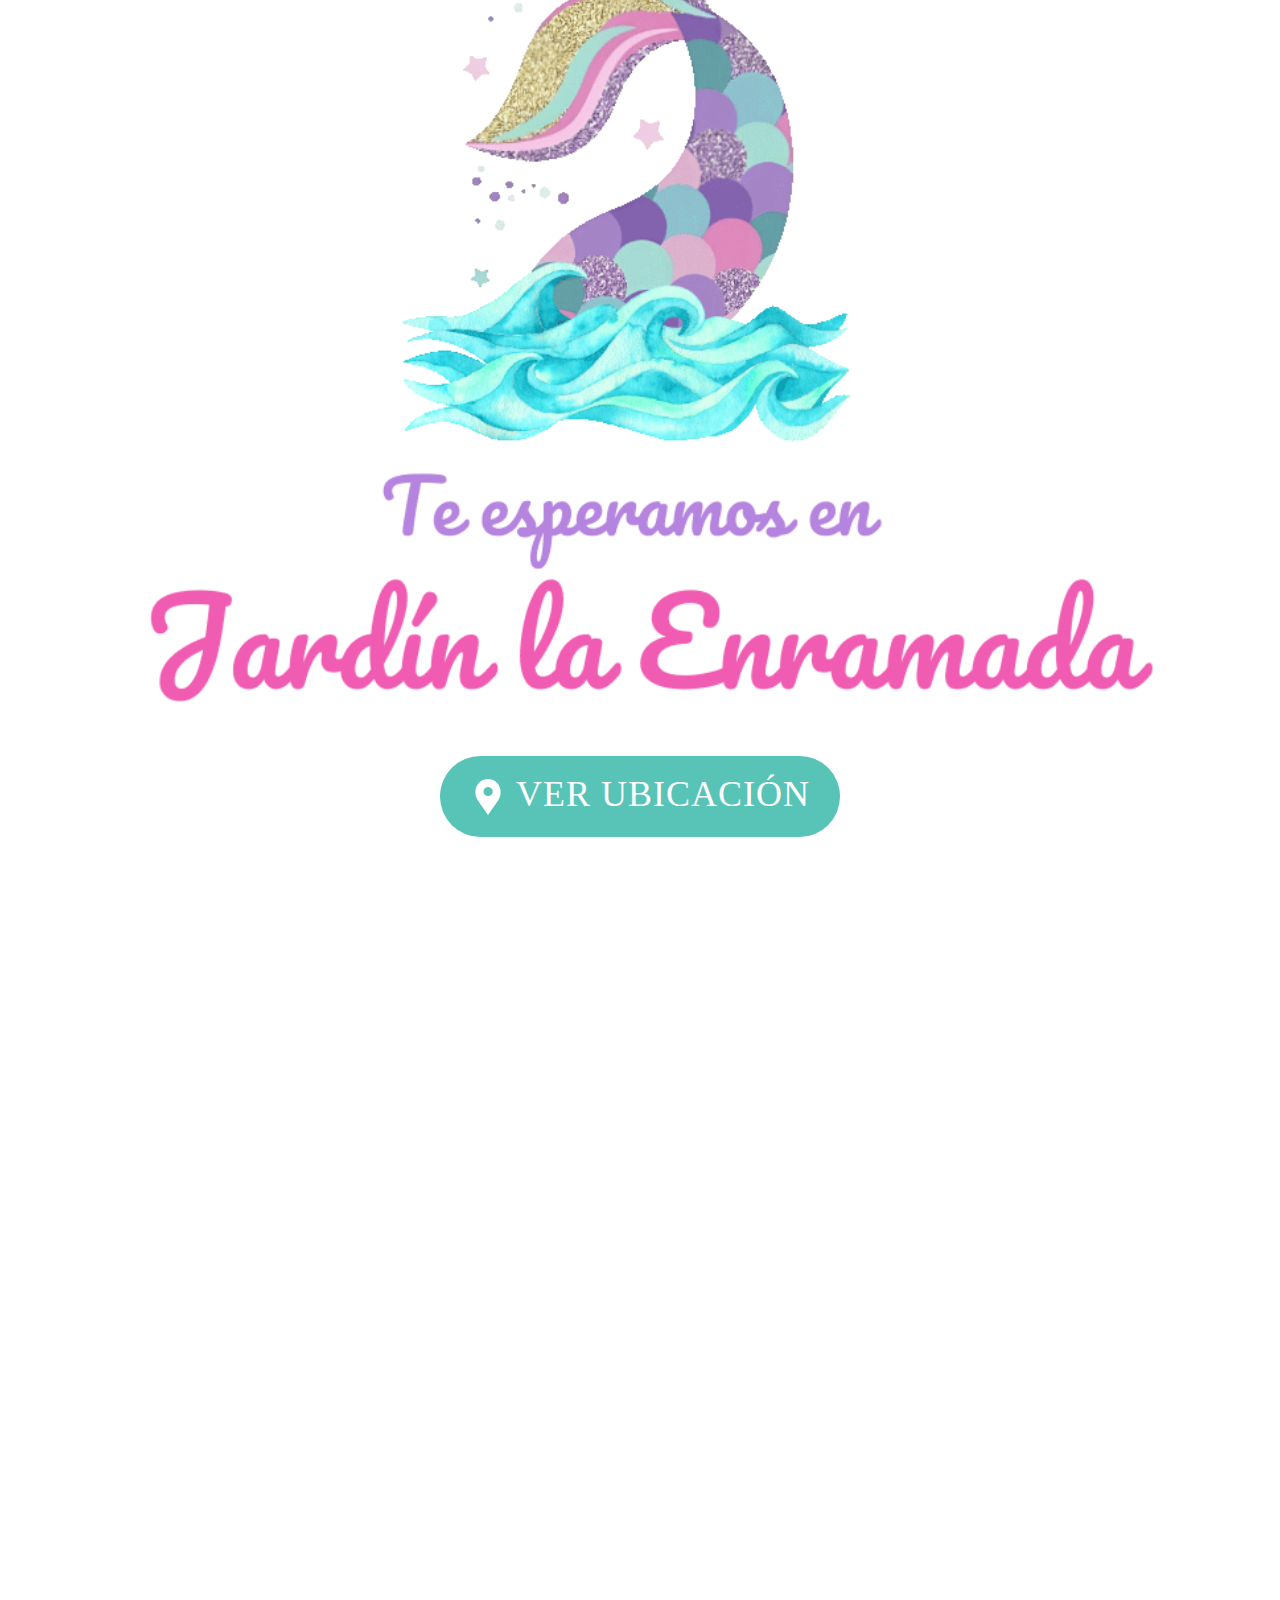
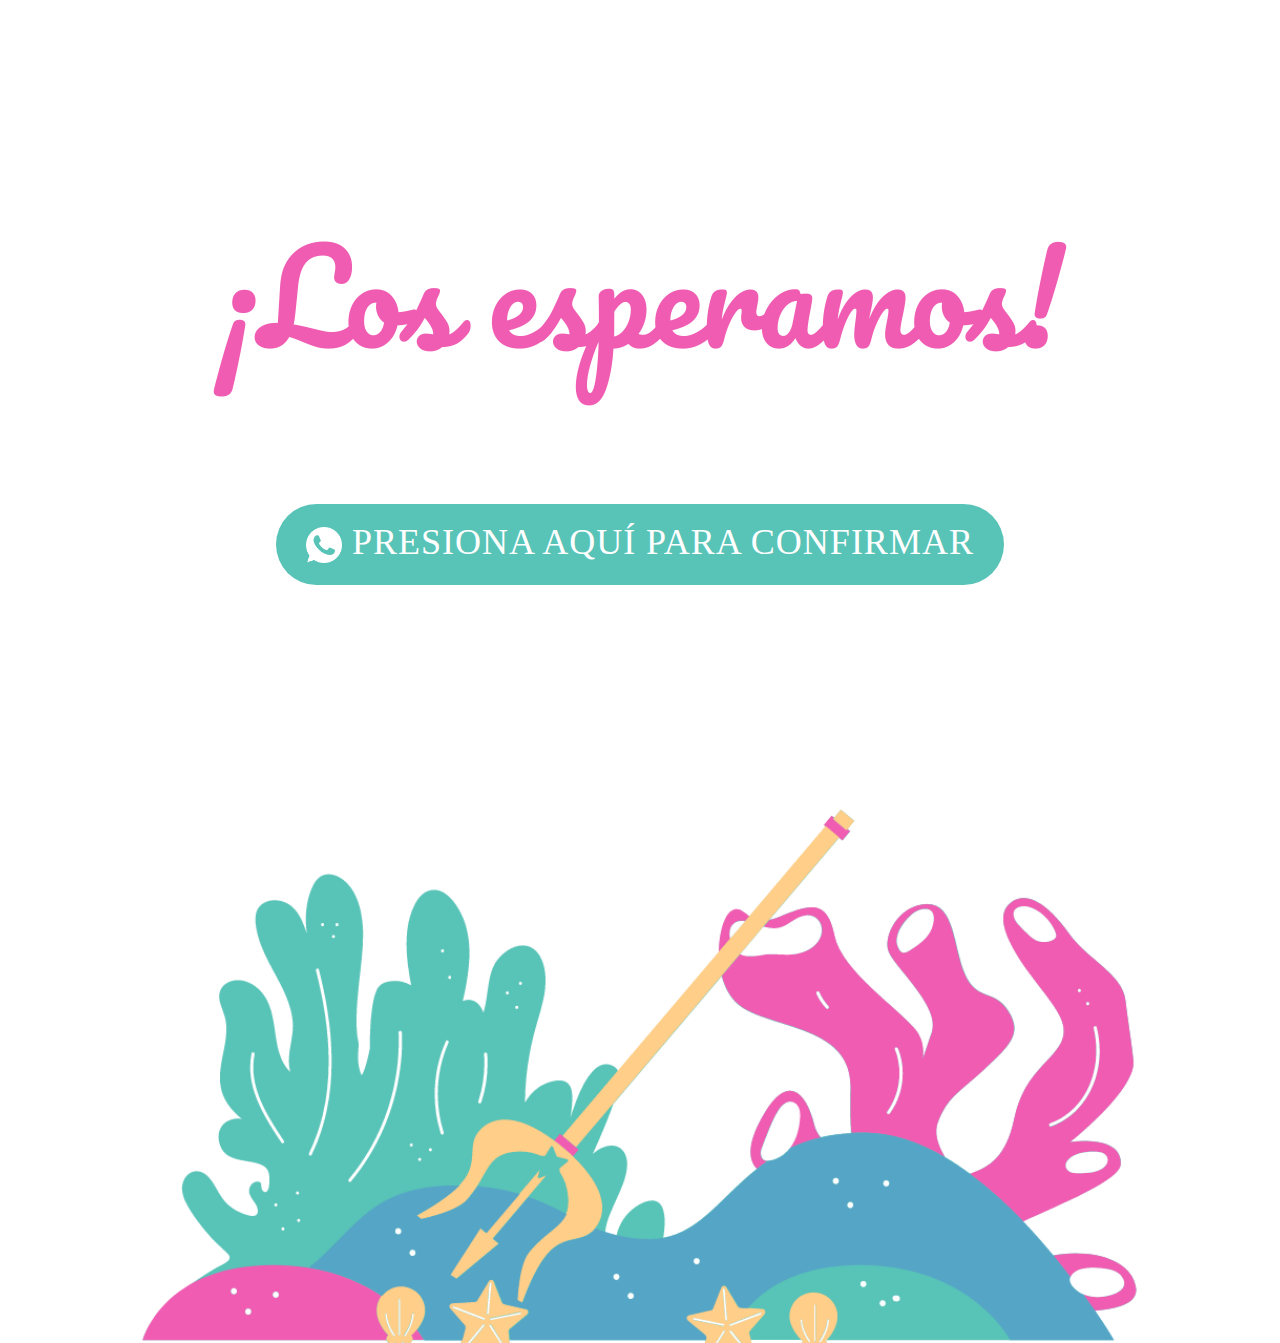
==== commit 631779fd: "Add files via upload" ====
--- a/index.html
+++ b/index.html
@@ -5,12 +5,15 @@
     <meta name="keywords"
       content="¡Vamos a Celebrar!, ​Ya Solo Faltan..., ¡Acompáñanos a el día!, Te esperamos enNombre del salón, ¡No Faltes!​, Confirma tu asistencia">
     <meta name="description" content>
-    <title>Invitación</title>
+    <title>Invitacion</title>
     <link rel="stylesheet" href="nicepage.css" media="screen">
-    <link rel="stylesheet" href="Invitación.css" media="screen">
+    <link rel="stylesheet" href="Invitacion-Muestra.css" media="screen">
+    <link rel="stylesheet" href="audio.css" media="screen">
+    <script type="text/javascript" src="audio.js" defer></script>
+
     <script class="u-script" type="text/javascript" src="jquery.js" defer></script>
     <script class="u-script" type="text/javascript" src="nicepage.js" defer></script>
-    <meta name="generator" content="Nicepage 5.12.7, nicepage.com">
+    <meta name="generator" content="Nicepage 5.5.0, nicepage.com">
 
     <link id="u-theme-google-font" rel="stylesheet"
       href="https://fonts.googleapis.com/css?family=Roboto:100,100i,300,300i,400,400i,500,500i,700,700i,900,900i|Open+Sans:300,300i,400,400i,500,500i,600,600i,700,700i,800,800i">
@@ -18,97 +21,132 @@
     <script type="application/ld+json">{
 		"@context": "http://schema.org",
 		"@type": "Organization",
-		"name": "Copia de Site5"
+		"name": "Copia de Site5",
+		"sameAs": [
+				"https://www.facebook.com/AnaAcostaInvitacionesInfantiles/",
+				"https://wa.me/message/FXJMHPKDZSCZI1",
+				"https://www.instagram.com/anaacosta_invitaciones/"
+		]
 }</script>
     <meta name="theme-color" content="#3f62f1">
-    <meta property="og:title" content="Invitación">
+    <meta property="og:title" content="Invitacion Muestra">
     <meta property="og:description" content>
     <meta property="og:type" content="website">
     <meta data-intl-tel-input-cdn-path="intlTelInput/"></head>
-  <body data-home-page-title="Invitación"
-    class="u-body u-xl-mode" data-lang="es">
-    <section class="u-align-center u-clearfix u-image u-section-1" src
-      data-image-width="150" data-image-height="84" id="sec-ad5d">
-      <div class="u-clearfix u-sheet u-sheet-1"></div>
-    </section>
-    <section class="u-align-center u-clearfix u-image u-section-2" src
-      data-image-width="250" data-image-height="141" id="sec-6f86">
-      <div class="u-clearfix u-sheet u-sheet-1"></div>
-    </section>
-    <section class="u-align-center u-clearfix u-image u-section-3" src
-      data-image-width="250" data-image-height="141" id="sec-d1a8">
-      <div class="u-clearfix u-sheet u-sheet-1"></div>
-    </section>
-    <section class="u-align-center u-clearfix u-image u-section-4" src
-      data-image-width="250" data-image-height="141" id="sec-7c24">
-      <div class="u-clearfix u-sheet u-sheet-1"></div>
-    </section>
-    <section class="u-align-center u-clearfix u-section-5" id="sec-4751">
-      <div
-        class="u-align-left u-clearfix u-sheet u-valign-middle-sm u-valign-middle-xs u-sheet-1">
+  <body
+    data-home-page-title="Invitacion Muestra" class="u-body u-xl-mode"
+    data-lang="es">
+    <section class="u-clearfix u-image u-section-1" id="sec-6061"
+      data-image-width="1280" data-image-height="720">
+      <div class="u-clearfix u-sheet u-valign-middle u-sheet-1"></div>
+    </section>
+
+    <div id="boton" class="icon-social">
+      <audio id="MusicaFondo"> </audio>
+
+      <a onclick="MusicaFondo()" class="float">
+        <img class="imgButton" async
+          src="images/651717-e0c2c127.png" alt>
+      </a>
+    </div>
+
+    <section class="u-clearfix u-container-align-center u-image u-section-2"
+      id="sec-3e71" data-image-width="1280" data-image-height="720">
+      <div class="u-clearfix u-sheet u-sheet-1"></div>
+    </section>
+    <section class="u-clearfix u-section-3" id="sec-56c1">
+      <div class="u-clearfix u-sheet u-sheet-1"></div>
+    </section>
+    <section class="u-clearfix u-container-align-center u-image u-section-4"
+      id="sec-f51b" data-image-width="1280" data-image-height="720">
+      <div class="u-clearfix u-sheet u-sheet-1"></div>
+    </section>
+    <section class="u-clearfix u-section-5" id="sec-d8e7">
+      <div
+        class="u-clearfix u-sheet u-valign-middle-md u-valign-middle-sm u-valign-middle-xs u-sheet-1"></div>
+    </section>
+    <section class="u-clearfix u-image u-section-6" id="carousel_cf82"
+      data-image-width="1280" data-image-height="720">
+      <div
+        class="u-clearfix u-sheet u-valign-middle-lg u-valign-middle-md u-valign-middle-sm u-valign-middle-xs u-sheet-1"></div>
+    </section>
+    <section class="u-clearfix u-section-7" id="sec-a7fc">
+      <div class="u-clearfix u-sheet u-valign-middle-xs u-sheet-1">
         <div class="u-countdown u-countdown-1"
-          data-target-date="Sun, 24 Sep 2023 19:00:41 GMT" data-for="everyone"
-          data-time-left="9200m" data-timer-id="0938" data-target-number="100"
-          data-direction="down"
-          data-start-time="Fri Nov 26 2021 18:35:06 GMT+0300 (Москва, стандартное время)"
-          data-frequency="10s" data-after-count="none"
-          data-redirect-url="https://">
-          <div class="u-countdown-wrapper u-spacing-5">
-            <div
-              class="u-countdown-item u-countdown-years u-custom-color-34 u-hidden u-radius-7 u-spacing-10 u-countdown-item-1">
-              <div class="u-countdown-counter u-spacing-0 u-countdown-counter-1"><div
-                  class="u-countdown-number u-text-body-alt-color">0</div><div
-                  class="u-countdown-number u-hidden u-text-body-alt-color">0</div></div>
-              <div class="u-countdown-label u-text-white u-countdown-label-1">Years</div>
-            </div>
-            <div
-              class="u-countdown-separator u-hidden u-text-body-alt-color u-countdown-separator-1"></div>
-            <div
-              class="u-countdown-days u-countdown-item u-custom-color-34 u-radius-7 u-spacing-10 u-countdown-item-2">
-              <div class="u-countdown-counter u-spacing-0 u-countdown-counter-2"><div
-                  class="u-countdown-number u-text-body-alt-color">8</div><div
-                  class="u-countdown-number u-text-body-alt-color">7</div><div
-                  class="u-countdown-number u-hidden u-text-body-alt-color">0</div></div>
-              <div class="u-countdown-label u-text-white u-countdown-label-2">Días</div>
-            </div>
-            <div
-              class="u-countdown-separator u-text-body-alt-color u-countdown-separator-2"></div>
-            <div
-              class="u-countdown-hours u-countdown-item u-custom-color-34 u-radius-7 u-spacing-10 u-countdown-item-3">
-              <div class="u-countdown-counter u-spacing-0 u-countdown-counter-3"><div
-                  class="u-countdown-number u-text-body-alt-color">2</div><div
-                  class="u-countdown-number u-text-body-alt-color">1</div></div>
-              <div class="u-countdown-label u-text-white u-countdown-label-3">Horas</div>
-            </div>
-            <div
-              class="u-countdown-separator u-text-body-alt-color u-countdown-separator-3"></div>
-            <div
-              class="u-countdown-item u-countdown-minutes u-custom-color-34 u-radius-7 u-spacing-10 u-countdown-item-4">
-              <div class="u-countdown-counter u-spacing-0 u-countdown-counter-4"><div
-                  class="u-countdown-number u-text-body-alt-color">5</div><div
-                  class="u-countdown-number u-text-body-alt-color">9</div></div>
-              <div class="u-countdown-label u-text-white u-countdown-label-4">Minutos</div>
-            </div>
-            <div
-              class="u-countdown-separator u-text-body-alt-color u-countdown-separator-4"></div>
-            <div
-              class="u-countdown-item u-countdown-seconds u-custom-color-34 u-radius-7 u-spacing-10 u-countdown-item-5">
-              <div class="u-countdown-counter u-spacing-0 u-countdown-counter-5"><div
-                  class="u-countdown-number u-text-body-alt-color">4</div><div
-                  class="u-countdown-number u-text-body-alt-color">3</div></div>
-              <div class="u-countdown-label u-text-white u-countdown-label-5">Segundos</div>
-            </div>
-            <div
-              class="u-countdown-separator u-hidden u-text-body-alt-color u-countdown-separator-5"></div>
-            <div
-              class="u-countdown-item u-countdown-numbers u-custom-color-34 u-hidden u-radius-7 u-spacing-10 u-countdown-item-6">
-              <div class="u-countdown-counter u-spacing-0 u-countdown-counter-6"><div
-                  class="u-countdown-number u-text-body-alt-color">0</div><div
-                  class="u-countdown-number u-text-body-alt-color">0</div><div
-                  class="u-countdown-number u-text-body-alt-color">1</div><div
-                  class="u-countdown-number u-text-body-alt-color">0</div><div
-                  class="u-countdown-number u-text-body-alt-color">0</div></div>
-              <div class="u-countdown-label u-text-white u-countdown-label-6">Items</div>
+          data-target-date="Sat, 08 Jul 2023 20:00:38 GMT" data-type="to-date"
+          data-for="everyone" data-time-left="750m" data-timer-id="5ce0"
+          data-target-number="100" data-direction="down"
+          data-start-time="Fri, 25 Nov 2022 11:04:22 GMT" data-frequency="1s"
+          data-after-count="none" data-redirect-url="https://"
+          data-count-animation="slide" data-animation-out="0">
+          <div class="u-countdown-wrapper u-spacing-10">
+            <div
+              class="u-countdown-item u-countdown-years u-custom-color-30 u-hidden u-radius-17 u-spacing-10 u-countdown-item-1">
+              <div
+                class="u-countdown-counter u-custom-font u-font-roboto-slab u-countdown-counter-1"><div
+                  class="u-countdown-number u-text-custom-color-20">0</div><div
+                  class="u-countdown-number u-hidden u-text-custom-color-20">0</div></div>
+              <div
+                class="u-countdown-label u-custom-font u-font-georgia u-text-custom-color-20 u-countdown-label-1">Years</div>
+            </div>
+            <div
+              class="u-countdown-separator u-custom-font u-font-roboto-slab u-hidden u-text-custom-color-20 u-countdown-separator-1"></div>
+            <div
+              class="u-countdown-days u-countdown-item u-custom-color-30 u-radius-17 u-spacing-10 u-countdown-item-2">
+              <div
+                class="u-countdown-counter u-custom-font u-font-roboto-slab u-countdown-counter-2"><div
+                  class="u-countdown-number u-text-custom-color-20">3</div><div
+                  class="u-countdown-number u-text-custom-color-20">0</div><div
+                  class="u-countdown-number u-hidden u-text-custom-color-20">2</div></div>
+              <div
+                class="u-countdown-label u-custom-font u-font-georgia u-text-custom-color-20 u-countdown-label-2">Días</div>
+            </div>
+            <div
+              class="u-countdown-separator u-custom-font u-font-roboto-slab u-text-custom-color-20 u-countdown-separator-2"></div>
+            <div
+              class="u-countdown-hours u-countdown-item u-custom-color-30 u-radius-17 u-spacing-10 u-countdown-item-3">
+              <div
+                class="u-countdown-counter u-custom-font u-font-roboto-slab u-countdown-counter-3"><div
+                  class="u-countdown-number u-text-custom-color-20">1</div><div
+                  class="u-countdown-number u-text-custom-color-20">4</div></div>
+              <div
+                class="u-countdown-label u-custom-font u-font-georgia u-text-custom-color-20 u-countdown-label-3">Horas</div>
+            </div>
+            <div
+              class="u-countdown-separator u-custom-font u-font-roboto-slab u-text-custom-color-20 u-countdown-separator-3"></div>
+            <div
+              class="u-countdown-item u-countdown-minutes u-custom-color-30 u-radius-17 u-spacing-10 u-countdown-item-4">
+              <div
+                class="u-countdown-counter u-custom-font u-font-roboto-slab u-countdown-counter-4"><div
+                  class="u-countdown-number u-text-custom-color-20">4</div><div
+                  class="u-countdown-number u-text-custom-color-20">3</div></div>
+              <div
+                class="u-countdown-label u-custom-font u-font-georgia u-text-custom-color-20 u-countdown-label-4">Minutos</div>
+            </div>
+            <div
+              class="u-countdown-separator u-custom-font u-font-roboto-slab u-text-custom-color-20 u-countdown-separator-4"></div>
+            <div
+              class="u-countdown-item u-countdown-seconds u-custom-color-30 u-radius-17 u-spacing-10 u-countdown-item-5">
+              <div
+                class="u-countdown-counter u-custom-font u-font-roboto-slab u-countdown-counter-5"><div
+                  class="u-countdown-number u-text-custom-color-20">0</div><div
+                  class="u-countdown-number u-text-custom-color-20">8</div></div>
+              <div
+                class="u-countdown-label u-custom-font u-font-georgia u-text-custom-color-20 u-countdown-label-5">Segundos</div>
+            </div>
+            <div
+              class="u-countdown-separator u-custom-font u-font-roboto-slab u-hidden u-text-custom-color-20 u-countdown-separator-5"></div>
+            <div
+              class="u-countdown-item u-countdown-numbers u-custom-color-30 u-hidden u-radius-17 u-spacing-10 u-countdown-item-6">
+              <div
+                class="u-countdown-counter u-custom-font u-font-roboto-slab u-countdown-counter-6"><div
+                  class="u-countdown-number u-text-custom-color-20">0</div><div
+                  class="u-countdown-number u-text-custom-color-20">0</div><div
+                  class="u-countdown-number u-text-custom-color-20">1</div><div
+                  class="u-countdown-number u-text-custom-color-20">0</div><div
+                  class="u-countdown-number u-text-custom-color-20">0</div></div>
+              <div
+                class="u-countdown-label u-custom-font u-font-georgia u-text-custom-color-20 u-countdown-label-6">Items</div>
             </div>
           </div>
           <div class="u-countdown-message u-hidden">
@@ -117,49 +155,58 @@
         </div>
       </div>
     </section>
-    <section class="u-align-center u-clearfix u-image u-section-6" src
-      data-image-width="250" data-image-height="141" id="sec-94b2">
-      <div class="u-clearfix u-sheet u-sheet-1"></div>
-    </section>
-    <section class="u-align-center u-clearfix u-image u-section-7" src
-      data-image-width="1366" data-image-height="768" id="sec-f99d">
-      <div class="u-clearfix u-sheet u-sheet-1"></div>
-    </section>
-    <section class="u-clearfix u-section-8" id="sec-5e8d">
-      <div class="u-clearfix u-sheet u-valign-middle u-sheet-1">
-        <a href="https://nicepage.com/joomla-templates"
-          class="u-border-none u-btn u-btn-round u-button-style u-custom-color-34 u-hover-custom-color-38 u-radius-50 u-btn-1"><span
-            class="u-file-icon u-icon u-text-white u-icon-1"><img
-              src="images/3082383-f17ffb00.png" alt></span>&nbsp;​Ver ubicación
+    <section
+      class="u-clearfix u-container-align-center u-image u-image-contain u-section-8"
+      id="sec-9c58" data-image-width="1280" data-image-height="720">
+      <div class="u-clearfix u-sheet u-sheet-1"></div>
+    </section>
+    <section
+      class="u-clearfix u-container-align-center-lg u-container-align-center-md u-container-align-center-sm u-container-align-center-xl u-image u-section-9"
+      id="sec-7c56" data-image-width="1280" data-image-height="720">
+      <div
+        class="u-clearfix u-sheet u-valign-bottom-lg u-valign-bottom-sm u-valign-bottom-xl u-valign-bottom-xs u-sheet-1"></div>
+    </section>
+    <section class="u-clearfix u-section-10" id="sec-bcdd">
+      <div
+        class="u-clearfix u-sheet u-valign-middle-lg u-valign-middle-md u-valign-middle-sm u-valign-middle-xs u-sheet-1">
+        <a href="https://maps.app.goo.gl/Dg3YAuifPNtNr9wt9?g_st=iw"
+          class="u-border-none u-btn u-btn-round u-button-style u-custom-color-30 u-custom-font u-font-georgia u-hover-custom-color-31 u-radius-50 u-btn-1"><span
+            class="u-icon"><svg class="u-svg-content"
+              viewBox="0 0 54.757 54.757" x="0px" y="0px"
+              style="width: 1em; height: 1em;"><path
+                d="M40.94,5.617C37.318,1.995,32.502,0,27.38,0c-5.123,0-9.938,1.995-13.56,5.617c-6.703,6.702-7.536,19.312-1.804,26.952
+	L27.38,54.757L42.721,32.6C48.476,24.929,47.643,12.319,40.94,5.617z M27.557,26c-3.859,0-7-3.141-7-7s3.141-7,7-7s7,3.141,7,7
+	S31.416,26,27.557,26z"></path></svg><img></span>&nbsp;VER UBICACIÓN
         </a>
       </div>
     </section>
-    <section class="u-align-center u-clearfix u-image u-section-9" src
-      data-image-width="250" data-image-height="141" id="sec-67cc">
-      <div class="u-clearfix u-sheet u-sheet-1"></div>
-    </section>
-    <section class="u-align-center u-clearfix u-image u-section-10" src
-      data-image-width="250" data-image-height="141" id="sec-bbe1">
-      <div class="u-clearfix u-sheet u-sheet-1"></div>
-    </section>
-    <section class="u-align-center u-clearfix u-image u-section-11" src
-      data-image-width="250" data-image-height="141" id="sec-aa50">
-      <div class="u-clearfix u-sheet u-sheet-1"></div>
-    </section>
-    <section class="u-align-center u-clearfix u-image u-section-12" src
-      data-image-width="250" data-image-height="141" id="sec-3a1d">
-      <div class="u-clearfix u-sheet u-sheet-1"></div>
-    </section>
-
-    <footer class="u-clearfix u-custom-color-34 u-footer u-footer" id="sec-0439"><div
-        class="u-clearfix u-sheet u-valign-middle u-sheet-1">
-        <a href="https://nicepage.com/joomla-templates"
-          class="u-border-none u-btn u-btn-round u-button-style u-custom-color-34 u-hover-custom-color-38 u-radius-50 u-btn-1"><span
+    <section class="u-clearfix u-section-11" id="sec-c6b8">
+      <div
+        class="u-clearfix u-sheet u-valign-middle-md u-valign-middle-sm u-valign-middle-xs u-sheet-1"></div>
+    </section>
+    <section class="u-clearfix u-container-align-center u-image u-section-12"
+      id="sec-c9d6" data-image-width="1280" data-image-height="720">
+      <div class="u-clearfix u-sheet u-sheet-1"></div>
+    </section>
+    <section class="u-clearfix u-container-align-center u-image u-section-13"
+      id="sec-4080" data-image-width="1280" data-image-height="720">
+      <div
+        class="u-clearfix u-sheet u-valign-middle-md u-valign-middle-sm u-valign-middle-xs u-sheet-1"></div>
+    </section>
+    <section class="u-clearfix u-section-14" id="sec-fc0a">
+      <div class="u-clearfix u-sheet u-valign-middle u-sheet-1">
+        <a
+          href="https://api.whatsapp.com/send?phone=+5216141611536&amp;text=%C2%A1Hola%21+Muchas+gracias+por+la+invitaci%C3%B3n%2C+ah%C3%AD+estaremos%21%21+%F0%9F%A5%B3"
+          class="u-border-none u-btn u-btn-round u-button-style u-custom-color-30 u-custom-font u-font-georgia u-hover-custom-color-31 u-radius-50 u-btn-1"><span
             class="u-file-icon u-icon u-text-white"><img
-              src="images/733641-25908de1.png" alt></span>&nbsp;Confirmar
-          asistencia<span style="font-size: 1.25rem;"></span>
+              src="images/733641-25908de1.png" alt></span>&nbsp;​presiona aquí
+          para confirmar
         </a>
-      </div></footer>
-
+      </div>
+    </section>
+    <section class="u-clearfix u-container-align-center u-image u-section-15"
+      id="sec-72d9" data-image-width="1280" data-image-height="720">
+      <div class="u-clearfix u-sheet u-sheet-1"></div>
+    </section>
 
   </body></html>--- a/nicepage.css
+++ b/nicepage.css
@@ -1,366 +1,4 @@
-/*begin-commonstyles library*//*!
- * froala_editor v4.0.6 (https://www.froala.com/wysiwyg-editor)
- * License https://froala.com/wysiwyg-editor/terms/
- * Copyright 2014-2021 Froala Labs
- */
-
-.fr-clearfix::after {
-  clear: both;
-  display: block;
-  content: "";
-  height: 0; }
-
-.fr-hide-by-clipping {
-  position: absolute;
-  width: 1px;
-  height: 1px;
-  padding: 0;
-  margin: -1px;
-  overflow: hidden;
-  clip: rect(0, 0, 0, 0);
-  border: 0; }
-
-.fr-view img.fr-rounded, .fr-view .fr-img-caption.fr-rounded img {
-  border-radius: 10px;
-  -moz-border-radius: 10px;
-  -webkit-border-radius: 10px;
-  -moz-background-clip: padding;
-  -webkit-background-clip: padding-box;
-  background-clip: padding-box; }
-
-.fr-view img.fr-shadow, .fr-view .fr-img-caption.fr-shadow img {
-  -webkit-box-shadow: 10px 10px 5px 0px #cccccc;
-  -moz-box-shadow: 10px 10px 5px 0px #cccccc;
-  box-shadow: 10px 10px 5px 0px #cccccc; }
-
-.fr-view img.fr-bordered, .fr-view .fr-img-caption.fr-bordered img {
-  border: solid 5px #CCC; }
-
-.fr-view img.fr-bordered {
-  -webkit-box-sizing: content-box;
-  -moz-box-sizing: content-box;
-  box-sizing: content-box; }
-
-.fr-view .fr-img-caption.fr-bordered img {
-  -webkit-box-sizing: border-box;
-  -moz-box-sizing: border-box;
-  box-sizing: border-box; }
-
-.fr-view {
-  word-wrap: break-word; }
-  .fr-view span[style~="color:"] a {
-    color: inherit; }
-  .fr-view strong {
-    font-weight: 700; }
-  .fr-view table[border='0'] td:not([class]), .fr-view table[border='0'] th:not([class]), .fr-view table[border='0'] td[class=""], .fr-view table[border='0'] th[class=""] {
-    border-width: 0px; }
-  .fr-view table {
-    border: none;
-    border-collapse: collapse;
-    empty-cells: show;
-    max-width: 100%; }
-    .fr-view table td {
-      min-width: 5px; }
-    .fr-view table.fr-dashed-borders td, .fr-view table.fr-dashed-borders th {
-      border-style: dashed; }
-    .fr-view table.fr-alternate-rows tbody tr:nth-child(2n) {
-      background: whitesmoke; }
-    .fr-view table td, .fr-view table th {
-      border: 1px solid #DDD; }
-      .fr-view table td:empty, .fr-view table th:empty {
-        height: 20px; }
-      .fr-view table td.fr-highlighted, .fr-view table th.fr-highlighted {
-        border: 1px double red; }
-      .fr-view table td.fr-thick, .fr-view table th.fr-thick {
-        border-width: 2px; }
-    .fr-view table th {
-      background: #ececec; }
-  .fr-view hr {
-    clear: both;
-    user-select: none;
-    -o-user-select: none;
-    -moz-user-select: none;
-    -khtml-user-select: none;
-    -webkit-user-select: none;
-    -ms-user-select: none;
-    break-after: always;
-    page-break-after: always; }
-  .fr-view .fr-file {
-    position: relative; }
-    .fr-view .fr-file::after {
-      position: relative;
-      content: "\1F4CE";
-      font-weight: normal; }
-  .fr-view pre {
-    white-space: pre-wrap;
-    word-wrap: break-word;
-    overflow: visible; }
-/*  .fr-view[dir="rtl"] blockquote {
-    border-left: none;
-    border-right: solid 2px #5E35B1;
-    margin-right: 0;
-    padding-right: 5px;
-    padding-left: 0; }
-    .fr-view[dir="rtl"] blockquote blockquote {
-      border-color: #00BCD4; }
-      .fr-view[dir="rtl"] blockquote blockquote blockquote {
-        border-color: #43A047; }
-  .fr-view blockquote {
-    border-left: solid 2px #5E35B1;
-    margin-left: 0;
-    padding-left: 5px;
-    color: #5E35B1; }
-    .fr-view blockquote blockquote {
-      border-color: #00BCD4;
-      color: #00BCD4; }
-      .fr-view blockquote blockquote blockquote {
-        border-color: #43A047;
-        color: #43A047; } */
-  .fr-view span.fr-emoticon {
-    font-weight: normal;
-    font-family: "Apple Color Emoji","Segoe UI Emoji","NotoColorEmoji","Segoe UI Symbol","Android Emoji","EmojiSymbols";
-    display: inline;
-    line-height: 0; }
-    .fr-view span.fr-emoticon.fr-emoticon-img {
-      background-repeat: no-repeat !important;
-      font-size: inherit;
-      height: 1em;
-      width: 1em;
-      min-height: 20px;
-      min-width: 20px;
-      display: inline-block;
-      margin: -.1em .1em .1em;
-      line-height: 1;
-      vertical-align: middle; }
-  .fr-view .fr-text-gray {
-    color: #AAA !important; }
-  .fr-view .fr-text-bordered {
-    border-top: solid 1px #222;
-    border-bottom: solid 1px #222;
-    padding: 10px 0; }
-  .fr-view .fr-text-spaced {
-    letter-spacing: 1px; }
-  .fr-view .fr-text-uppercase {
-    text-transform: uppercase; }
-  .fr-view .fr-class-highlighted {
-    background-color: #ffff00; }
-  .fr-view .fr-class-code {
-    border-color: #cccccc;
-    border-radius: 2px;
-    -moz-border-radius: 2px;
-    -webkit-border-radius: 2px;
-    -moz-background-clip: padding;
-    -webkit-background-clip: padding-box;
-    background-clip: padding-box;
-    background: #f5f5f5;
-    padding: 10px;
-    font-family: "Courier New", Courier, monospace; }
-  .fr-view .fr-class-transparency {
-    opacity: 0.5; }
-  .fr-view img {
-    position: relative;
-    max-width: 100%; }
-    .fr-view img.fr-dib {
-      margin: 10px auto;
-      display: block;
-      float: none;
-      vertical-align: top; }
-      .fr-view img.fr-dib.fr-fil {
-        margin-left: 0;
-        text-align: left; }
-      .fr-view img.fr-dib.fr-fir {
-        margin-right: 0;
-        text-align: right; }
-    .fr-view img.fr-dii {
-      display: inline-block;
-      float: none;
-      vertical-align: bottom;
-      margin-left: 5px;
-      margin-right: 5px;
-      max-width: calc(100% - (2 * 5px)); }
-      .fr-view img.fr-dii.fr-fil {
-        float: left;
-        margin: 10px 15px 10px 0;
-        max-width: calc(100% - 5px); }
-      .fr-view img.fr-dii.fr-fir {
-        float: right;
-        margin: 10px 0 10px 15px;
-        max-width: calc(100% - 5px); }
-  .fr-view span.fr-img-caption {
-    position: relative;
-    max-width: 100%; }
-    .fr-view span.fr-img-caption.fr-dib {
-      margin: 5px auto;
-      display: block;
-      float: none;
-      vertical-align: top; }
-      .fr-view span.fr-img-caption.fr-dib.fr-fil {
-        margin-left: 0;
-        text-align: left; }
-      .fr-view span.fr-img-caption.fr-dib.fr-fir {
-        margin-right: 0;
-        text-align: right; }
-    .fr-view span.fr-img-caption.fr-dii {
-      display: inline-block;
-      float: none;
-      vertical-align: bottom;
-      margin-left: 5px;
-      margin-right: 5px;
-      max-width: calc(100% - (2 * 5px)); }
-      .fr-view span.fr-img-caption.fr-dii.fr-fil {
-        float: left;
-        margin: 5px 5px 5px 0;
-        max-width: calc(100% - 5px); }
-      .fr-view span.fr-img-caption.fr-dii.fr-fir {
-        float: right;
-        margin: 5px 0 5px 5px;
-        max-width: calc(100% - 5px); }
-  .fr-view .fr-video {
-    text-align: center;
-    position: relative; }
-    .fr-view .fr-video.fr-rv {
-      padding-bottom: 56.25%;
-      padding-top: 30px;
-      height: 0;
-      overflow: hidden; }
-      .fr-view .fr-video.fr-rv > iframe, .fr-view .fr-video.fr-rv object, .fr-view .fr-video.fr-rv embed {
-        position: absolute !important;
-        top: 0;
-        left: 0;
-        width: 100%;
-        height: 100%; }
-    .fr-view .fr-video > * {
-      -webkit-box-sizing: content-box;
-      -moz-box-sizing: content-box;
-      box-sizing: content-box;
-      max-width: 100%;
-      border: none; }
-    .fr-view .fr-video.fr-dvb {
-      display: block;
-      clear: both; }
-      .fr-view .fr-video.fr-dvb.fr-fvl {
-        text-align: left; }
-      .fr-view .fr-video.fr-dvb.fr-fvr {
-        text-align: right; }
-    .fr-view .fr-video.fr-dvi {
-      display: inline-block; }
-      .fr-view .fr-video.fr-dvi.fr-fvl {
-        float: left; }
-      .fr-view .fr-video.fr-dvi.fr-fvr {
-        float: right; }
-  .fr-view a.fr-strong {
-    font-weight: 700; }
-  .fr-view a.fr-green {
-    color: green; }
-  .fr-view .fr-img-caption {
-    text-align: center; }
-    .fr-view .fr-img-caption .fr-img-wrap {
-      padding: 0;
-      margin: auto;
-      text-align: center;
-      width: 100%; }
-      .fr-view .fr-img-caption .fr-img-wrap a {
-        display: block; }
-      .fr-view .fr-img-caption .fr-img-wrap img {
-        display: block;
-        margin: auto;
-        width: 100%; }
-      .fr-view .fr-img-caption .fr-img-wrap > span {
-        margin: auto;
-        display: block;
-        padding: 5px 5px 10px;
-        font-size: 14px;
-        font-weight: initial;
-        -webkit-box-sizing: border-box;
-        -moz-box-sizing: border-box;
-        box-sizing: border-box;
-        -webkit-opacity: 0.9;
-        -moz-opacity: 0.9;
-        opacity: 0.9;
-        -ms-filter: "progid:DXImageTransform.Microsoft.Alpha(Opacity=0)";
-        width: 100%;
-        text-align: center; }
-  .fr-view button.fr-rounded, .fr-view input.fr-rounded, .fr-view textarea.fr-rounded {
-    border-radius: 10px;
-    -moz-border-radius: 10px;
-    -webkit-border-radius: 10px;
-    -moz-background-clip: padding;
-    -webkit-background-clip: padding-box;
-    background-clip: padding-box; }
-  .fr-view button.fr-large, .fr-view input.fr-large, .fr-view textarea.fr-large {
-    font-size: 24px; }
-
-/**
- * Image style.
- */
-a.fr-view.fr-strong {
-  font-weight: 700; }
-a.fr-view.fr-green {
-  color: green; }
-
-/**
- * Link style.
- */
-img.fr-view {
-  position: relative;
-  max-width: 100%; }
-  img.fr-view.fr-dib {
-    margin: 5px auto;
-    display: block;
-    float: none;
-    vertical-align: top; }
-    img.fr-view.fr-dib.fr-fil {
-      margin-left: 0;
-      text-align: left; }
-    img.fr-view.fr-dib.fr-fir {
-      margin-right: 0;
-      text-align: right; }
-  img.fr-view.fr-dii {
-    display: inline-block;
-    float: none;
-    vertical-align: bottom;
-    margin-left: 5px;
-    margin-right: 5px;
-    max-width: calc(100% - (2 * 5px)); }
-    img.fr-view.fr-dii.fr-fil {
-      float: left;
-      margin: 5px 5px 5px 0;
-      max-width: calc(100% - 5px); }
-    img.fr-view.fr-dii.fr-fir {
-      float: right;
-      margin: 5px 0 5px 5px;
-      max-width: calc(100% - 5px); }
-
-span.fr-img-caption.fr-view {
-  position: relative;
-  max-width: 100%; }
-  span.fr-img-caption.fr-view.fr-dib {
-    margin: 5px auto;
-    display: block;
-    float: none;
-    vertical-align: top; }
-    span.fr-img-caption.fr-view.fr-dib.fr-fil {
-      margin-left: 0;
-      text-align: left; }
-    span.fr-img-caption.fr-view.fr-dib.fr-fir {
-      margin-right: 0;
-      text-align: right; }
-  span.fr-img-caption.fr-view.fr-dii {
-    display: inline-block;
-    float: none;
-    vertical-align: bottom;
-    margin-left: 5px;
-    margin-right: 5px;
-    max-width: calc(100% - (2 * 5px)); }
-    span.fr-img-caption.fr-view.fr-dii.fr-fil {
-      float: left;
-      margin: 5px 5px 5px 0;
-      max-width: calc(100% - 5px); }
-    span.fr-img-caption.fr-view.fr-dii.fr-fir {
-      float: right;
-      margin: 5px 0 5px 5px;
-      max-width: calc(100% - 5px); }
-/*end-commonstyles library*/@charset "UTF-8";
+@charset "UTF-8";
 .u-hidden-block {
   visibility: hidden!important;
 }
@@ -1053,7 +691,6 @@
   text-align: center;
   padding: 10px 30px;
   border-radius: 0;
-  --border-radius: 0;
   align-self: flex-start;
 }
 .u-btn:focus,
@@ -1079,10 +716,6 @@
 .u-btn-circle {
   border-radius: 50%;
 }
-.u-button-style.u-border-no-right.u-border-no-left.u-border-no-bottom,
-.u-button-style.u-border-no-top.u-border-no-left.u-border-no-bottom,
-.u-button-style.u-border-no-top.u-border-no-right.u-border-no-bottom,
-.u-button-style.u-border-no-top.u-border-no-right.u-border-no-left,
 .u-btn-rectangle {
   border-radius: 0 !important;
 }
@@ -1199,7 +832,7 @@
   padding: 10px 12px;
   background-image: none;
   background-clip: padding-box;
-  border-width: 0;
+  border: none;
   border-radius: 3px;
   transition: border-color ease-in-out 0.15s, box-shadow ease-in-out 0.15s;
   background-color: transparent;
@@ -2335,19 +1968,6 @@
     display: block;
   }
 }
-.u-form-vertical.u-inner-form::before,
-.u-form-vertical.u-inner-form::after {
-  content: "";
-  width: 100%;
-  height: 0;
-  order: 1;
-}
-.u-form-vertical .u-form-image ~ .u-form-group {
-  order: 1;
-}
-.u-form-vertical .u-form-image ~ .u-form-image ~ .u-form-group {
-  order: 2;
-}
 .u-label-left {
   display: flex;
 }
@@ -2357,8 +1977,7 @@
 }
 .u-label-left label + input,
 .u-label-left label + textarea,
-.u-label-left label + .u-form-select-wrapper,
-.u-label-left label + div.u-input {
+.u-label-left label + .u-form-select-wrapper {
   flex-grow: 1;
 }
 .u-agree-label {
@@ -2813,20 +2432,6 @@
 }
 .u-form-horizontal .u-form-rating.u-form-group {
   display: none;
-}
-.u-form-signature div {
-  position: relative;
-}
-.u-form-signature div canvas {
-  width: 100%;
-  height: 200px;
-}
-.u-form-signature div .u-clear-button {
-  position: absolute;
-  top: 2px;
-  right: 5px;
-  cursor: pointer;
-  margin: 0;
 }
 .u-form-gallery.u-layout-grid .u-back-slide {
   height: auto;
@@ -2945,11 +2550,9 @@
   margin-bottom: 0 !important;
 }
 .u-form.u-carousel .u-form-submit .u-btn {
-  margin-left: 0;
   margin-right: 12px;
 }
-.u-form.u-carousel .u-form-submit.u-align-right .u-btn {
-  margin-left: 12px;
+.u-form.u-carousel .u-form-submit .u-btn.u-btn-submit {
   margin-right: 0;
 }
 .u-form {
@@ -2970,7 +2573,6 @@
   --step-icon-border-width: 0;
   --step-icon-border-radius: 0;
   --step-icon-size: 0;
-  
 }
 .u-form-progress-inner {
   display: flex;
@@ -3008,11 +2610,7 @@
   align-items: center;
   z-index: 1;
 }
-.u-form-progress-icon.u-icon {
-  display: flex;
-  align-items: center;
-  justify-content: center;
-  overflow: hidden;
+.u-form-progress-icon {
   background-color: var(--step-icon-default-color);
   border: var(--step-icon-border-width) solid var(--step-icon-border-color);
   border-radius: var(--step-icon-border-radius);
@@ -3020,15 +2618,12 @@
   width: var(--step-icon-size);
   height: var(--step-icon-size);
 }
-.u-form-progress-icon.u-icon svg:first-child {
-  width: 100% !important;
-  height: 100% !important;
-}
-.u-form-progress-icon.u-icon img {
-  height: 100% !important;
-  width: auto !important;
-}
-.u-form-progress-icon.u-icon:empty:before {
+.u-form-progress-icon:empty {
+  display: flex;
+  align-items: center;
+  justify-content: center;
+}
+.u-form-progress-icon:empty:before {
   counter-increment: step;
   content: counter(step);
   line-height: normal;
@@ -12724,12 +12319,6 @@
   .u-sidebar {
     flex: 1;
   }
-}
-.u-sidebar .u-form-group:not(:last-child) {
-  margin-bottom: 10px;
-}
-.u-sidebar .u-form-group > label {
-  margin-bottom: 0px;
 }
 .u-sidebar:first-child.u-indent-100 {
   margin-right: 100px;
@@ -14668,127 +14257,10 @@
 .u-background-video {
   overflow: hidden;
 }
-.u-video-shading {
-  position: absolute;
-  top: 0;
-  bottom: 0;
-  left: 0;
-  right: 0;
-  pointer-events: none;
-}
 @media (min-width: 768px) {
   .u-background-video .embed-responsive {
     pointer-events: none;
   }
-}
-.u-audio {
-  margin: 7rem auto;
-  background: white;
-  padding: 16px 12px 16px 12px;
-  height: 100%;
-}
-.u-audio-main-layout-wrapper {
-  display: flex;
-  width: 100%;
-}
-.u-audio-cover-layout {
-  flex: 0 0 70px;
-  width: 70px;
-}
-.u-audio-cover-layout .u-audio-cover {
-  width: 100%;
-  background-position: 50%;
-  background-size: cover;
-  display: block;
-  height: 70px;
-}
-.u-audio-main-layout {
-  box-sizing: border-box;
-  display: flex;
-  flex-direction: column;
-  height: 100%;
-  justify-content: space-around;
-  overflow: hidden;
-  padding: 6px 16px;
-  width: 100%;
-}
-.u-audio-upper-layout {
-  box-sizing: border-box;
-  display: flex;
-  width: 100%;
-  margin-bottom: 5px;
-  margin-left: 8px;
-}
-.u-audio-upper-layout .player-track-meta {
-  display: flex;
-  overflow: hidden;
-  text-overflow: ellipsis;
-  white-space: nowrap;
-}
-.u-audio-upper-layout .player-track-meta span {
-  margin: 0;
-}
-.u-audio-upper-layout .player-track-meta span.track-name:not(.u-hidden) + span.artist-name:before {
-  content: "-";
-  opacity: 1;
-  padding: 5px;
-}
-.u-audio-lower-layout .player-controls {
-  display: flex;
-  align-items: center;
-  width: 100%;
-}
-.player-play-btn {
-  background: transparent;
-  border: none;
-  cursor: pointer;
-  display: flex;
-  justify-content: center;
-  align-items: center;
-  width: 36px;
-  height: 36px;
-}
-.icon-container {
-  fill: transparent;
-  stroke: none;
-}
-.player-play-btn:hover {
-  fill: #444444;
-}
-.player-play-btn svg {
-  position: relative;
-  left: 0.5px;
-  width: 36px;
-  height: 36px;
-  display: block;
-}
-.player-timeline {
-  display: flex;
-  flex: 1;
-  align-items: center;
-  justify-content: space-between;
-  padding-left: 5px;
-}
-.u-player-progress {
-  display: flex;
-  postion: relative;
-  height: 4px;
-  border-radius: 25px;
-  margin: 0 5px;
-  flex: 10;
-  flex-basis: 100%;
-  overflow: hidden;
-}
-.u-player-progress-filled {
-  height: 6px;
-  flex: 0;
-  flex-basis: 0%;
-  border-radius: 25px;
-}
-.player-time {
-  display: flex;
-  flex: 1;
-  padding: 2px 5px;
 }
 .u-metadata {
   display: table;
@@ -17503,6 +16975,54 @@
 .u-flip-horizontal.u-flip-vertical {
   transform: scaleX(-1) scaleY(-1);
 }
+.u-rotate-90 {
+  transform: rotate(90deg) translate(0, -100%);
+}
+.u-rotation-parent .u-rotate-90 {
+  transform: rotate(90deg) translate(0, -100%);
+  transform-origin: left top;
+}
+.u-flip-horizontal.u-rotate-90 {
+  transform: scaleX(-1) rotate(90deg);
+}
+.u-flip-vertical.u-rotate-90 {
+  transform: scaleY(-1) rotate(90deg) translate(-100%, -100%);
+}
+.u-flip-horizontal.u-flip-vertical.u-rotate-90 {
+  transform: scaleX(-1) scaleY(-1) rotate(90deg) translate(-100%, 0);
+}
+.u-rotate-180 {
+  transform: rotate(180deg) translate(-100%, -100%);
+}
+.u-rotation-parent .u-rotate-180 {
+  transform: rotate(180deg) translate(-100%, -100%);
+  transform-origin: left top;
+}
+.u-flip-horizontal.u-rotate-180 {
+  transform: scaleX(-1) rotate(180deg) translate(0, -100%);
+}
+.u-flip-vertical.u-rotate-180 {
+  transform: scaleY(-1) rotate(180deg) translate(-100%, 0);
+}
+.u-flip-horizontal.u-flip-vertical.u-rotate-180 {
+  transform: scaleX(-1) scaleY(-1) rotate(180deg);
+}
+.u-rotate-270 {
+  transform: rotate(270deg) translate(-100%, 0);
+}
+.u-rotation-parent .u-rotate-270 {
+  transform: rotate(270deg) translate(-100%, 0);
+  transform-origin: left top;
+}
+.u-flip-horizontal.u-rotate-270 {
+  transform: scaleX(-1) rotate(270deg) translate(-100%, -100%);
+}
+.u-flip-vertical.u-rotate-270 {
+  transform: scaleY(-1) rotate(270deg);
+}
+.u-flip-horizontal.u-flip-vertical.u-rotate-270 {
+  transform: scaleX(-1) scaleY(-1) rotate(270deg) translate(0, -100%);
+}
 html {
   font-size: 16px;
 }
@@ -17853,7 +17373,6 @@
 img.u-opacity-100,
 .u-opacity-100.u-line,
 .u-opacity-100.u-shape,
-.u-opacity-100.u-audio,
 .u-opacity-100.u-menu-overlay {
   opacity: 1;
 }
@@ -17870,7 +17389,6 @@
 img.u-opacity-95,
 .u-opacity-95.u-line,
 .u-opacity-95.u-shape,
-.u-opacity-95.u-audio,
 .u-opacity-95.u-menu-overlay {
   opacity: 0.95;
 }
@@ -17887,7 +17405,6 @@
 img.u-opacity-90,
 .u-opacity-90.u-line,
 .u-opacity-90.u-shape,
-.u-opacity-90.u-audio,
 .u-opacity-90.u-menu-overlay {
   opacity: 0.9;
 }
@@ -17904,7 +17421,6 @@
 img.u-opacity-85,
 .u-opacity-85.u-line,
 .u-opacity-85.u-shape,
-.u-opacity-85.u-audio,
 .u-opacity-85.u-menu-overlay {
   opacity: 0.85;
 }
@@ -17921,7 +17437,6 @@
 img.u-opacity-80,
 .u-opacity-80.u-line,
 .u-opacity-80.u-shape,
-.u-opacity-80.u-audio,
 .u-opacity-80.u-menu-overlay {
   opacity: 0.8;
 }
@@ -17938,7 +17453,6 @@
 img.u-opacity-75,
 .u-opacity-75.u-line,
 .u-opacity-75.u-shape,
-.u-opacity-75.u-audio,
 .u-opacity-75.u-menu-overlay {
   opacity: 0.75;
 }
@@ -17955,7 +17469,6 @@
 img.u-opacity-70,
 .u-opacity-70.u-line,
 .u-opacity-70.u-shape,
-.u-opacity-70.u-audio,
 .u-opacity-70.u-menu-overlay {
   opacity: 0.7;
 }
@@ -17972,7 +17485,6 @@
 img.u-opacity-65,
 .u-opacity-65.u-line,
 .u-opacity-65.u-shape,
-.u-opacity-65.u-audio,
 .u-opacity-65.u-menu-overlay {
   opacity: 0.65;
 }
@@ -17989,7 +17501,6 @@
 img.u-opacity-60,
 .u-opacity-60.u-line,
 .u-opacity-60.u-shape,
-.u-opacity-60.u-audio,
 .u-opacity-60.u-menu-overlay {
   opacity: 0.6;
 }
@@ -18006,7 +17517,6 @@
 img.u-opacity-55,
 .u-opacity-55.u-line,
 .u-opacity-55.u-shape,
-.u-opacity-55.u-audio,
 .u-opacity-55.u-menu-overlay {
   opacity: 0.55;
 }
@@ -18023,7 +17533,6 @@
 img.u-opacity-50,
 .u-opacity-50.u-line,
 .u-opacity-50.u-shape,
-.u-opacity-50.u-audio,
 .u-opacity-50.u-menu-overlay {
   opacity: 0.5;
 }
@@ -18040,7 +17549,6 @@
 img.u-opacity-45,
 .u-opacity-45.u-line,
 .u-opacity-45.u-shape,
-.u-opacity-45.u-audio,
 .u-opacity-45.u-menu-overlay {
   opacity: 0.45;
 }
@@ -18057,7 +17565,6 @@
 img.u-opacity-40,
 .u-opacity-40.u-line,
 .u-opacity-40.u-shape,
-.u-opacity-40.u-audio,
 .u-opacity-40.u-menu-overlay {
   opacity: 0.4;
 }
@@ -18074,7 +17581,6 @@
 img.u-opacity-35,
 .u-opacity-35.u-line,
 .u-opacity-35.u-shape,
-.u-opacity-35.u-audio,
 .u-opacity-35.u-menu-overlay {
   opacity: 0.35;
 }
@@ -18091,7 +17597,6 @@
 img.u-opacity-30,
 .u-opacity-30.u-line,
 .u-opacity-30.u-shape,
-.u-opacity-30.u-audio,
 .u-opacity-30.u-menu-overlay {
   opacity: 0.3;
 }
@@ -18108,7 +17613,6 @@
 img.u-opacity-25,
 .u-opacity-25.u-line,
 .u-opacity-25.u-shape,
-.u-opacity-25.u-audio,
 .u-opacity-25.u-menu-overlay {
   opacity: 0.25;
 }
@@ -18125,7 +17629,6 @@
 img.u-opacity-20,
 .u-opacity-20.u-line,
 .u-opacity-20.u-shape,
-.u-opacity-20.u-audio,
 .u-opacity-20.u-menu-overlay {
   opacity: 0.2;
 }
@@ -18142,7 +17645,6 @@
 img.u-opacity-15,
 .u-opacity-15.u-line,
 .u-opacity-15.u-shape,
-.u-opacity-15.u-audio,
 .u-opacity-15.u-menu-overlay {
   opacity: 0.15;
 }
@@ -18159,7 +17661,6 @@
 img.u-opacity-10,
 .u-opacity-10.u-line,
 .u-opacity-10.u-shape,
-.u-opacity-10.u-audio,
 .u-opacity-10.u-menu-overlay {
   opacity: 0.1;
 }
@@ -18176,7 +17677,6 @@
 img.u-opacity-5,
 .u-opacity-5.u-line,
 .u-opacity-5.u-shape,
-.u-opacity-5.u-audio,
 .u-opacity-5.u-menu-overlay {
   opacity: 0.05;
 }
@@ -18193,7 +17693,6 @@
 img.u-opacity-0,
 .u-opacity-0.u-line,
 .u-opacity-0.u-shape,
-.u-opacity-0.u-audio,
 .u-opacity-0.u-menu-overlay {
   opacity: 0;
 }
@@ -18303,10 +17802,6 @@
 .u-language-url .u-file-icon img {
   width: auto;
 }
-.u-language-url .u-language-icon svg:first-child {
-  width: auto !important;
-  height: 100% !important;
-}
 .u-language-content-text .u-language-url,
 .u-language-content-icon-text .u-language-url {
   display: flex;
@@ -18449,34 +17944,17 @@
 .u-pagination .u-pagination-item.u-pagination-separator {
   pointer-events: none;
 }
-.u-pagination-center.u-sorting-center .u-list-control.has-pagination.has-sorting .u-pagination {
-  -webkit-margin-before: 0;
-  margin-right: 0 !important;
-}
-.u-pagination-left.u-sorting-left .u-list-control.has-pagination.has-sorting .u-pagination {
-  grid-column-end: left;
-  -webkit-margin-before: 0;
-  margin-right: 0 !important;
-}
-.u-pagination-right.u-sorting-right .u-list-control.has-pagination.has-sorting .u-pagination {
-  grid-column: 2;
-  -webkit-margin-before: 0;
-  margin-right: 0 !important;
-}
 .u-pagination-left .u-pagination {
   margin-left: 0 !important;
   margin-right: auto !important;
-  grid-column: 1;
 }
 .u-pagination-center .u-pagination {
   margin-left: auto !important;
   margin-right: auto !important;
-  grid-column: 2;
 }
 .u-pagination-right .u-pagination {
   margin-left: auto !important;
   margin-right: 0 !important;
-  grid-column: 3;
 }
 .u-pagination.u-spacing-0 .u-nav-item:not(:last-child):not(.active) .u-nav-link {
   border-right-width: 0 !important;
@@ -18513,50 +17991,6 @@
     display: none;
   }
 }
-.u-sorting {
-  position: relative;
-  min-width: 255px;
-}
-.u-sorting-left .u-sorting {
-  margin-left: 0 !important;
-  margin-right: auto !important;
-  grid-column: 1;
-}
-.u-sorting-center .u-sorting {
-  margin-left: auto !important;
-  margin-right: auto !important;
-  grid-column: 2;
-}
-.u-sorting-center.u-pagination-center .has-pagination.has-sorting .u-sorting {
-  grid-column-start: left;
-}
-.u-sorting-left.u-pagination-left .has-pagination.has-sorting .u-sorting {
-  grid-column-start: left;
-}
-.u-sorting-right.u-pagination-right .has-pagination.has-sorting .u-sorting {
-  grid-column-start: left;
-}
-.u-sorting-right .u-sorting {
-  margin-left: auto !important;
-  margin-right: 0 !important;
-  grid-column: 3;
-}
-.u-sorting select {
-  height: 100%;
-  appearance: none;
-  -webkit-appearance: none;
-  -moz-appearance: none;
-}
-.u-sorting .u-caret {
-  position: absolute;
-  top: 50%;
-  transform: translateY(-50%);
-  right: 10px;
-  pointer-events: none;
-}
-.u-sorting select[size] ~ .u-caret {
-  display: none;
-}
 .u-breadcrumbs {
   list-style: none;
   padding: 0;
@@ -18583,75 +18017,6 @@
   width: 0;
   height: 0;
   overflow: hidden;
-}
-.u-categories {
-  display: table;
-  line-height: 1;
-}
-.u-categories ul {
-  list-style: none;
-  text-align: center;
-  margin: 0;
-  padding: 0;
-}
-aside .u-categories.u-categories-vertical {
-  width: 100%;
-}
-aside .u-categories.u-categories-vertical ul {
-  width: 100%;
-}
-.u-categories.u-categories-vertical {
-  /* indent for all tree children excepts root */
-}
-.u-categories.u-categories-vertical ul {
-  display: table;
-}
-.u-categories.u-categories-vertical ul .u-categories-item {
-  display: block;
-}
-.u-categories.u-categories-vertical li {
-  margin-left: 18px;
-}
-.u-categories.u-categories-vertical li.u-root {
-  margin-left: 0;
-}
-.u-categories.u-categories-vertical li a {
-  display: inline;
-}
-.u-categories.u-categories-vertical li .u-categories-item-content {
-  text-align: left;
-  padding-right: 5px;
-}
-.u-categories.u-categories-vertical a .u-icon {
-  opacity: 0;
-  transition: opacity 0s, opacity 0.3s linear;
-  display: inline;
-  font-size: 1em;
-  fill: currentColor;
-  vertical-align: middle;
-  white-space: nowrap;
-}
-.u-categories.u-categories-vertical:hover a .u-icon {
-  opacity: 1;
-}
-.u-categories.u-categories-vertical .u-expand-open ul {
-  display: block;
-}
-.u-categories.u-categories-vertical .u-expand-closed ul {
-  display: none;
-}
-.u-categories.u-categories-horizontal ul {
-  display: inline-block;
-}
-.u-categories.u-categories-horizontal ul .u-categories-item {
-  display: inline-block;
-  float: left;
-}
-.u-categories.u-categories-horizontal ul .u-icon {
-  display: none;
-}
-.u-categories.u-categories-horizontal ul ul {
-  display: none;
 }
 /*begin-commonstyles photoswipe*/
 /*! PhotoSwipe main CSS by Dmitry Semenov | photoswipe.com | MIT license */
@@ -20943,20 +20308,6 @@
   position: relative;
   overflow: hidden;
 }
-.u-gallery-item.hide {
-  display: none;
-}
-.u-gallery-item.show {
-  animation: galleryFilterDadeIn 0.25s ease;
-}
-@keyframes galleryFilterDadeIn {
-  0% {
-    opacity: 0;
-  }
-  100% {
-    opacity: 1;
-  }
-}
 .u-gallery-item .u-back-slide {
   width: 100%;
   height: 100%;
@@ -20977,10 +20328,6 @@
 .u-over-slide .u-gallery-text {
   margin-top: 0;
   margin-bottom: 0;
-}
-.u-gallery.u-layout-grid {
-  display: flex;
-  flex-direction: column;
 }
 .u-gallery.u-layout-carousel .u-carousel-indicators li {
   opacity: 0.5;
@@ -21014,45 +20361,6 @@
   transition: opacity .5s;
   pointer-events: none;
 }
-.u-gallery-filter {
-  display: flex;
-  justify-content: center;
-  align-items: center;
-  flex-wrap: wrap;
-  --filter-spacing: 0;
-  --filter-padding-vertical: 0;
-  --filter-padding-horizontal: 0;
-  --filter-default-color: transparent;
-  --filter-hover-color: transparent;
-  --filter-active-color: transparent;
-  --filter-text-default-color: transparent;
-  --filter-text-hover-color: transparent;
-  --filter-text-active-color: transparent;
-  --filter-border-color: transparent;
-  --filter-border-width: 0;
-  --filter-border-radius: 0;
-}
-.u-gallery-filter .u-filter-item {
-  margin-bottom: 10px;
-}
-.u-gallery-filter .u-filter-item a {
-  display: block;
-  margin: 0 var(--filter-spacing);
-  padding: var(--filter-padding-vertical) var(--filter-padding-horizontal);
-  transition: background-color 0.25s ease;
-  background-color: var(--filter-default-color);
-  color: var(--filter-text-default-color);
-  border: var(--filter-border-width) solid var(--filter-border-color);
-  border-radius: var(--filter-border-radius);
-}
-.u-gallery-filter .u-filter-item a:hover {
-  background-color: var(--filter-hover-color);
-  color: var(--filter-text-hover-color);
-}
-.u-gallery-filter .u-filter-item.active a {
-  background-color: var(--filter-active-color);
-  color: var(--filter-text-active-color);
-}
 .u-repeater {
   display: grid;
   grid-template-columns: repeat(3, 33.33333333%);
@@ -21064,25 +20372,6 @@
 .u-list-control {
   display: flex;
   position: relative;
-}
-.u-list-control.has-pagination.has-sorting {
-  display: grid;
-  grid-auto-flow: column;
-  position: relative;
-  align-items: center;
-  grid-template-columns: calc(33.3333%) calc(33.3333%) calc(33.3333%);
-}
-.u-pagination-center.u-sorting-center .u-list-control.has-pagination.has-sorting {
-  grid-template-columns: 0;
-  justify-content: center;
-}
-.u-pagination-left.u-sorting-left .u-list-control.has-pagination.has-sorting {
-  grid-template-columns: 0;
-  justify-content: left;
-}
-.u-pagination-right.u-sorting-right .u-list-control.has-pagination.has-sorting {
-  grid-template-columns: 0;
-  justify-content: right;
 }
 .u-list:not(.u-repeater),
 .u-blog:not(.u-repeater),
@@ -21285,8 +20574,7 @@
 .u-text .u-icon,
 .u-btn .u-icon,
 .u-table-cell .u-icon,
-.u-tab-link .u-icon,
-.u-accordion-link-text .u-icon {
+.u-tab-link .u-icon {
   position: relative;
   display: inline;
   line-height: inherit;
@@ -21298,8 +20586,7 @@
 .u-text .u-icon.u-file-icon > img[src],
 .u-btn .u-icon.u-file-icon > img[src],
 .u-table-cell .u-icon.u-file-icon > img[src],
-.u-tab-link .u-icon.u-file-icon > img[src],
-.u-accordion-link-text .u-icon.u-file-icon > img[src] {
+.u-tab-link .u-icon.u-file-icon > img[src] {
   display: inline-block;
   height: 1em;
   width: auto;
@@ -21309,8 +20596,7 @@
 .u-text .u-icon > svg,
 .u-btn .u-icon > svg,
 .u-table-cell .u-icon > svg,
-.u-tab-link .u-icon > svg,
-.u-accordion-link-text .u-icon > svg {
+.u-tab-link .u-icon > svg {
   display: inline-block;
   width: 1em;
   height: 1em;
@@ -21320,8 +20606,7 @@
 .u-text .u-icon > svg + img,
 .u-btn .u-icon > svg + img,
 .u-table-cell .u-icon > svg + img,
-.u-tab-link .u-icon > svg + img,
-.u-accordion-link-text .u-icon > svg + img {
+.u-tab-link .u-icon > svg + img {
   position: absolute !important;
   left: calc(50% - 0.5em) !important;
   top: calc(50% - 0.5em) !important;
@@ -21380,15 +20665,7 @@
 .u-layout-grid .u-gallery-inner {
   display: grid;
   grid-template-columns: repeat(3, auto);
-  flex: 1 1 auto;
-}
-.u-layout-grid .u-gallery-controls {
-  flex: 0 0 auto;
-  display: flex;
-  justify-content: center;
-}
-.u-layout-grid .u-gallery-controls:empty {
-  margin: 0;
+  min-height: 100%;
 }
 .u-layout-thumbnails,
 .u-layout-carousel {
@@ -21676,13 +20953,6 @@
   .u-checkout-blocks-container {
     grid-template-columns: 1fr;
   }
-}
-.u-payment-services {
-  display: flex;
-  align-items: center;
-}
-.u-payment-services-inner {
-  width: 100%;
 }
 .u-dialog {
   display: flex;
@@ -22105,19 +21375,6 @@
   background: #07f;
   bottom: 0;
   right: 0;
-}
-.payment-error,
-.payment-success {
-  width: 100%;
-  text-align: center;
-  color: #fff;
-  padding: 20px;
-}
-.payment-error {
-  background-color: #F95D51;
-}
-.payment-success {
-  background-color: #62C584;
 }
 .iti {
   position: relative;
@@ -23735,12 +22992,1795 @@
 .u-carousel-right .u-carousel-inner .u-active.u-carousel-item-left {
   transform: translate3d(100%, 0, 0);
 }
+[class*="u-border-"],
+.u-link[class*="u-border-"] {
+  border-style: solid;
+}
+.u-border-0,
+.u-separator-0:after,
+.u-text.u-border-0,
+a.u-button-style.u-border-0 {
+  border-width: 0px;
+}
+.u-shape-svg.u-border-0 {
+  stroke-width: 0px;
+}
+.u-link.u-border-0 {
+  border-width: 0 0 0px 0;
+}
+.u-border-1,
+.u-separator-1:after,
+.u-text.u-border-1,
+a.u-button-style.u-border-1 {
+  border-width: 1px;
+}
+.u-shape-svg.u-border-1 {
+  stroke-width: 1px;
+}
+.u-link.u-border-1 {
+  border-width: 0 0 1px 0;
+}
+.u-border-2,
+.u-separator-2:after,
+.u-text.u-border-2,
+a.u-button-style.u-border-2 {
+  border-width: 2px;
+}
+.u-shape-svg.u-border-2 {
+  stroke-width: 2px;
+}
+.u-link.u-border-2 {
+  border-width: 0 0 2px 0;
+}
+.u-border-3,
+.u-separator-3:after,
+.u-text.u-border-3,
+a.u-button-style.u-border-3 {
+  border-width: 3px;
+}
+.u-shape-svg.u-border-3 {
+  stroke-width: 3px;
+}
+.u-link.u-border-3 {
+  border-width: 0 0 3px 0;
+}
+.u-border-4,
+.u-separator-4:after,
+.u-text.u-border-4,
+a.u-button-style.u-border-4 {
+  border-width: 4px;
+}
+.u-shape-svg.u-border-4 {
+  stroke-width: 4px;
+}
+.u-link.u-border-4 {
+  border-width: 0 0 4px 0;
+}
+.u-border-5,
+.u-separator-5:after,
+.u-text.u-border-5,
+a.u-button-style.u-border-5 {
+  border-width: 5px;
+}
+.u-shape-svg.u-border-5 {
+  stroke-width: 5px;
+}
+.u-link.u-border-5 {
+  border-width: 0 0 5px 0;
+}
+.u-border-6,
+.u-separator-6:after,
+.u-text.u-border-6,
+a.u-button-style.u-border-6 {
+  border-width: 6px;
+}
+.u-shape-svg.u-border-6 {
+  stroke-width: 6px;
+}
+.u-link.u-border-6 {
+  border-width: 0 0 6px 0;
+}
+.u-border-7,
+.u-separator-7:after,
+.u-text.u-border-7,
+a.u-button-style.u-border-7 {
+  border-width: 7px;
+}
+.u-shape-svg.u-border-7 {
+  stroke-width: 7px;
+}
+.u-link.u-border-7 {
+  border-width: 0 0 7px 0;
+}
+.u-border-8,
+.u-separator-8:after,
+.u-text.u-border-8,
+a.u-button-style.u-border-8 {
+  border-width: 8px;
+}
+.u-shape-svg.u-border-8 {
+  stroke-width: 8px;
+}
+.u-link.u-border-8 {
+  border-width: 0 0 8px 0;
+}
+.u-border-9,
+.u-separator-9:after,
+.u-text.u-border-9,
+a.u-button-style.u-border-9 {
+  border-width: 9px;
+}
+.u-shape-svg.u-border-9 {
+  stroke-width: 9px;
+}
+.u-link.u-border-9 {
+  border-width: 0 0 9px 0;
+}
+.u-border-10,
+.u-separator-10:after,
+.u-text.u-border-10,
+a.u-button-style.u-border-10 {
+  border-width: 10px;
+}
+.u-shape-svg.u-border-10 {
+  stroke-width: 10px;
+}
+.u-link.u-border-10 {
+  border-width: 0 0 10px 0;
+}
+.u-border-11,
+.u-separator-11:after,
+.u-text.u-border-11,
+a.u-button-style.u-border-11 {
+  border-width: 11px;
+}
+.u-shape-svg.u-border-11 {
+  stroke-width: 11px;
+}
+.u-link.u-border-11 {
+  border-width: 0 0 11px 0;
+}
+.u-border-12,
+.u-separator-12:after,
+.u-text.u-border-12,
+a.u-button-style.u-border-12 {
+  border-width: 12px;
+}
+.u-shape-svg.u-border-12 {
+  stroke-width: 12px;
+}
+.u-link.u-border-12 {
+  border-width: 0 0 12px 0;
+}
+.u-border-13,
+.u-separator-13:after,
+.u-text.u-border-13,
+a.u-button-style.u-border-13 {
+  border-width: 13px;
+}
+.u-shape-svg.u-border-13 {
+  stroke-width: 13px;
+}
+.u-link.u-border-13 {
+  border-width: 0 0 13px 0;
+}
+.u-border-14,
+.u-separator-14:after,
+.u-text.u-border-14,
+a.u-button-style.u-border-14 {
+  border-width: 14px;
+}
+.u-shape-svg.u-border-14 {
+  stroke-width: 14px;
+}
+.u-link.u-border-14 {
+  border-width: 0 0 14px 0;
+}
+.u-border-15,
+.u-separator-15:after,
+.u-text.u-border-15,
+a.u-button-style.u-border-15 {
+  border-width: 15px;
+}
+.u-shape-svg.u-border-15 {
+  stroke-width: 15px;
+}
+.u-link.u-border-15 {
+  border-width: 0 0 15px 0;
+}
+.u-border-16,
+.u-separator-16:after,
+.u-text.u-border-16,
+a.u-button-style.u-border-16 {
+  border-width: 16px;
+}
+.u-shape-svg.u-border-16 {
+  stroke-width: 16px;
+}
+.u-link.u-border-16 {
+  border-width: 0 0 16px 0;
+}
+.u-border-17,
+.u-separator-17:after,
+.u-text.u-border-17,
+a.u-button-style.u-border-17 {
+  border-width: 17px;
+}
+.u-shape-svg.u-border-17 {
+  stroke-width: 17px;
+}
+.u-link.u-border-17 {
+  border-width: 0 0 17px 0;
+}
+.u-border-18,
+.u-separator-18:after,
+.u-text.u-border-18,
+a.u-button-style.u-border-18 {
+  border-width: 18px;
+}
+.u-shape-svg.u-border-18 {
+  stroke-width: 18px;
+}
+.u-link.u-border-18 {
+  border-width: 0 0 18px 0;
+}
+.u-border-19,
+.u-separator-19:after,
+.u-text.u-border-19,
+a.u-button-style.u-border-19 {
+  border-width: 19px;
+}
+.u-shape-svg.u-border-19 {
+  stroke-width: 19px;
+}
+.u-link.u-border-19 {
+  border-width: 0 0 19px 0;
+}
+.u-border-20,
+.u-separator-20:after,
+.u-text.u-border-20,
+a.u-button-style.u-border-20 {
+  border-width: 20px;
+}
+.u-shape-svg.u-border-20 {
+  stroke-width: 20px;
+}
+.u-link.u-border-20 {
+  border-width: 0 0 20px 0;
+}
+.u-radius-0,
+.u-radius-0:before,
+.u-radius-0 .u-background-effect,
+.u-radius-0:not(.u-hover-box) > .u-container-layout {
+  border-radius: 0px !important;
+}
+.u-top-left-radius-0,
+.u-top-left-radius-0:before,
+.u-top-left-radius-0 .u-background-effect,
+.u-top-left-radius-0:not(.u-hover-box) > .u-container-layout {
+  border-top-left-radius: 0px !important;
+}
+.u-top-right-radius-0,
+.u-top-right-radius-0:before,
+.u-top-right-radius-0 .u-background-effect,
+.u-top-right-radius-0:not(.u-hover-box) > .u-container-layout {
+  border-top-right-radius: 0px !important;
+}
+.u-bottom-right-radius-0,
+.u-bottom-right-radius-0:before,
+.u-bottom-right-radius-0 .u-background-effect,
+.u-bottom-right-radius-0:not(.u-hover-box) > .u-container-layout {
+  border-bottom-right-radius: 0px !important;
+}
+.u-bottom-left-radius-0,
+.u-bottom-left-radius-0:before,
+.u-bottom-left-radius-0 .u-background-effect,
+.u-bottom-left-radius-0:not(.u-hover-box) > .u-container-layout {
+  border-bottom-left-radius: 0px !important;
+}
+.u-radius-1,
+.u-radius-1:before,
+.u-radius-1 .u-background-effect,
+.u-radius-1:not(.u-hover-box) > .u-container-layout {
+  border-radius: 1px !important;
+}
+.u-top-left-radius-1,
+.u-top-left-radius-1:before,
+.u-top-left-radius-1 .u-background-effect,
+.u-top-left-radius-1:not(.u-hover-box) > .u-container-layout {
+  border-top-left-radius: 1px !important;
+}
+.u-top-right-radius-1,
+.u-top-right-radius-1:before,
+.u-top-right-radius-1 .u-background-effect,
+.u-top-right-radius-1:not(.u-hover-box) > .u-container-layout {
+  border-top-right-radius: 1px !important;
+}
+.u-bottom-right-radius-1,
+.u-bottom-right-radius-1:before,
+.u-bottom-right-radius-1 .u-background-effect,
+.u-bottom-right-radius-1:not(.u-hover-box) > .u-container-layout {
+  border-bottom-right-radius: 1px !important;
+}
+.u-bottom-left-radius-1,
+.u-bottom-left-radius-1:before,
+.u-bottom-left-radius-1 .u-background-effect,
+.u-bottom-left-radius-1:not(.u-hover-box) > .u-container-layout {
+  border-bottom-left-radius: 1px !important;
+}
+.u-radius-2,
+.u-radius-2:before,
+.u-radius-2 .u-background-effect,
+.u-radius-2:not(.u-hover-box) > .u-container-layout {
+  border-radius: 2px !important;
+}
+.u-top-left-radius-2,
+.u-top-left-radius-2:before,
+.u-top-left-radius-2 .u-background-effect,
+.u-top-left-radius-2:not(.u-hover-box) > .u-container-layout {
+  border-top-left-radius: 2px !important;
+}
+.u-top-right-radius-2,
+.u-top-right-radius-2:before,
+.u-top-right-radius-2 .u-background-effect,
+.u-top-right-radius-2:not(.u-hover-box) > .u-container-layout {
+  border-top-right-radius: 2px !important;
+}
+.u-bottom-right-radius-2,
+.u-bottom-right-radius-2:before,
+.u-bottom-right-radius-2 .u-background-effect,
+.u-bottom-right-radius-2:not(.u-hover-box) > .u-container-layout {
+  border-bottom-right-radius: 2px !important;
+}
+.u-bottom-left-radius-2,
+.u-bottom-left-radius-2:before,
+.u-bottom-left-radius-2 .u-background-effect,
+.u-bottom-left-radius-2:not(.u-hover-box) > .u-container-layout {
+  border-bottom-left-radius: 2px !important;
+}
+.u-radius-3,
+.u-radius-3:before,
+.u-radius-3 .u-background-effect,
+.u-radius-3:not(.u-hover-box) > .u-container-layout {
+  border-radius: 3px !important;
+}
+.u-top-left-radius-3,
+.u-top-left-radius-3:before,
+.u-top-left-radius-3 .u-background-effect,
+.u-top-left-radius-3:not(.u-hover-box) > .u-container-layout {
+  border-top-left-radius: 3px !important;
+}
+.u-top-right-radius-3,
+.u-top-right-radius-3:before,
+.u-top-right-radius-3 .u-background-effect,
+.u-top-right-radius-3:not(.u-hover-box) > .u-container-layout {
+  border-top-right-radius: 3px !important;
+}
+.u-bottom-right-radius-3,
+.u-bottom-right-radius-3:before,
+.u-bottom-right-radius-3 .u-background-effect,
+.u-bottom-right-radius-3:not(.u-hover-box) > .u-container-layout {
+  border-bottom-right-radius: 3px !important;
+}
+.u-bottom-left-radius-3,
+.u-bottom-left-radius-3:before,
+.u-bottom-left-radius-3 .u-background-effect,
+.u-bottom-left-radius-3:not(.u-hover-box) > .u-container-layout {
+  border-bottom-left-radius: 3px !important;
+}
+.u-radius-4,
+.u-radius-4:before,
+.u-radius-4 .u-background-effect,
+.u-radius-4:not(.u-hover-box) > .u-container-layout {
+  border-radius: 4px !important;
+}
+.u-top-left-radius-4,
+.u-top-left-radius-4:before,
+.u-top-left-radius-4 .u-background-effect,
+.u-top-left-radius-4:not(.u-hover-box) > .u-container-layout {
+  border-top-left-radius: 4px !important;
+}
+.u-top-right-radius-4,
+.u-top-right-radius-4:before,
+.u-top-right-radius-4 .u-background-effect,
+.u-top-right-radius-4:not(.u-hover-box) > .u-container-layout {
+  border-top-right-radius: 4px !important;
+}
+.u-bottom-right-radius-4,
+.u-bottom-right-radius-4:before,
+.u-bottom-right-radius-4 .u-background-effect,
+.u-bottom-right-radius-4:not(.u-hover-box) > .u-container-layout {
+  border-bottom-right-radius: 4px !important;
+}
+.u-bottom-left-radius-4,
+.u-bottom-left-radius-4:before,
+.u-bottom-left-radius-4 .u-background-effect,
+.u-bottom-left-radius-4:not(.u-hover-box) > .u-container-layout {
+  border-bottom-left-radius: 4px !important;
+}
+.u-radius-5,
+.u-radius-5:before,
+.u-radius-5 .u-background-effect,
+.u-radius-5:not(.u-hover-box) > .u-container-layout {
+  border-radius: 5px !important;
+}
+.u-top-left-radius-5,
+.u-top-left-radius-5:before,
+.u-top-left-radius-5 .u-background-effect,
+.u-top-left-radius-5:not(.u-hover-box) > .u-container-layout {
+  border-top-left-radius: 5px !important;
+}
+.u-top-right-radius-5,
+.u-top-right-radius-5:before,
+.u-top-right-radius-5 .u-background-effect,
+.u-top-right-radius-5:not(.u-hover-box) > .u-container-layout {
+  border-top-right-radius: 5px !important;
+}
+.u-bottom-right-radius-5,
+.u-bottom-right-radius-5:before,
+.u-bottom-right-radius-5 .u-background-effect,
+.u-bottom-right-radius-5:not(.u-hover-box) > .u-container-layout {
+  border-bottom-right-radius: 5px !important;
+}
+.u-bottom-left-radius-5,
+.u-bottom-left-radius-5:before,
+.u-bottom-left-radius-5 .u-background-effect,
+.u-bottom-left-radius-5:not(.u-hover-box) > .u-container-layout {
+  border-bottom-left-radius: 5px !important;
+}
+.u-radius-6,
+.u-radius-6:before,
+.u-radius-6 .u-background-effect,
+.u-radius-6:not(.u-hover-box) > .u-container-layout {
+  border-radius: 6px !important;
+}
+.u-top-left-radius-6,
+.u-top-left-radius-6:before,
+.u-top-left-radius-6 .u-background-effect,
+.u-top-left-radius-6:not(.u-hover-box) > .u-container-layout {
+  border-top-left-radius: 6px !important;
+}
+.u-top-right-radius-6,
+.u-top-right-radius-6:before,
+.u-top-right-radius-6 .u-background-effect,
+.u-top-right-radius-6:not(.u-hover-box) > .u-container-layout {
+  border-top-right-radius: 6px !important;
+}
+.u-bottom-right-radius-6,
+.u-bottom-right-radius-6:before,
+.u-bottom-right-radius-6 .u-background-effect,
+.u-bottom-right-radius-6:not(.u-hover-box) > .u-container-layout {
+  border-bottom-right-radius: 6px !important;
+}
+.u-bottom-left-radius-6,
+.u-bottom-left-radius-6:before,
+.u-bottom-left-radius-6 .u-background-effect,
+.u-bottom-left-radius-6:not(.u-hover-box) > .u-container-layout {
+  border-bottom-left-radius: 6px !important;
+}
+.u-radius-7,
+.u-radius-7:before,
+.u-radius-7 .u-background-effect,
+.u-radius-7:not(.u-hover-box) > .u-container-layout {
+  border-radius: 7px !important;
+}
+.u-top-left-radius-7,
+.u-top-left-radius-7:before,
+.u-top-left-radius-7 .u-background-effect,
+.u-top-left-radius-7:not(.u-hover-box) > .u-container-layout {
+  border-top-left-radius: 7px !important;
+}
+.u-top-right-radius-7,
+.u-top-right-radius-7:before,
+.u-top-right-radius-7 .u-background-effect,
+.u-top-right-radius-7:not(.u-hover-box) > .u-container-layout {
+  border-top-right-radius: 7px !important;
+}
+.u-bottom-right-radius-7,
+.u-bottom-right-radius-7:before,
+.u-bottom-right-radius-7 .u-background-effect,
+.u-bottom-right-radius-7:not(.u-hover-box) > .u-container-layout {
+  border-bottom-right-radius: 7px !important;
+}
+.u-bottom-left-radius-7,
+.u-bottom-left-radius-7:before,
+.u-bottom-left-radius-7 .u-background-effect,
+.u-bottom-left-radius-7:not(.u-hover-box) > .u-container-layout {
+  border-bottom-left-radius: 7px !important;
+}
+.u-radius-8,
+.u-radius-8:before,
+.u-radius-8 .u-background-effect,
+.u-radius-8:not(.u-hover-box) > .u-container-layout {
+  border-radius: 8px !important;
+}
+.u-top-left-radius-8,
+.u-top-left-radius-8:before,
+.u-top-left-radius-8 .u-background-effect,
+.u-top-left-radius-8:not(.u-hover-box) > .u-container-layout {
+  border-top-left-radius: 8px !important;
+}
+.u-top-right-radius-8,
+.u-top-right-radius-8:before,
+.u-top-right-radius-8 .u-background-effect,
+.u-top-right-radius-8:not(.u-hover-box) > .u-container-layout {
+  border-top-right-radius: 8px !important;
+}
+.u-bottom-right-radius-8,
+.u-bottom-right-radius-8:before,
+.u-bottom-right-radius-8 .u-background-effect,
+.u-bottom-right-radius-8:not(.u-hover-box) > .u-container-layout {
+  border-bottom-right-radius: 8px !important;
+}
+.u-bottom-left-radius-8,
+.u-bottom-left-radius-8:before,
+.u-bottom-left-radius-8 .u-background-effect,
+.u-bottom-left-radius-8:not(.u-hover-box) > .u-container-layout {
+  border-bottom-left-radius: 8px !important;
+}
+.u-radius-9,
+.u-radius-9:before,
+.u-radius-9 .u-background-effect,
+.u-radius-9:not(.u-hover-box) > .u-container-layout {
+  border-radius: 9px !important;
+}
+.u-top-left-radius-9,
+.u-top-left-radius-9:before,
+.u-top-left-radius-9 .u-background-effect,
+.u-top-left-radius-9:not(.u-hover-box) > .u-container-layout {
+  border-top-left-radius: 9px !important;
+}
+.u-top-right-radius-9,
+.u-top-right-radius-9:before,
+.u-top-right-radius-9 .u-background-effect,
+.u-top-right-radius-9:not(.u-hover-box) > .u-container-layout {
+  border-top-right-radius: 9px !important;
+}
+.u-bottom-right-radius-9,
+.u-bottom-right-radius-9:before,
+.u-bottom-right-radius-9 .u-background-effect,
+.u-bottom-right-radius-9:not(.u-hover-box) > .u-container-layout {
+  border-bottom-right-radius: 9px !important;
+}
+.u-bottom-left-radius-9,
+.u-bottom-left-radius-9:before,
+.u-bottom-left-radius-9 .u-background-effect,
+.u-bottom-left-radius-9:not(.u-hover-box) > .u-container-layout {
+  border-bottom-left-radius: 9px !important;
+}
+.u-radius-10,
+.u-radius-10:before,
+.u-radius-10 .u-background-effect,
+.u-radius-10:not(.u-hover-box) > .u-container-layout {
+  border-radius: 10px !important;
+}
+.u-top-left-radius-10,
+.u-top-left-radius-10:before,
+.u-top-left-radius-10 .u-background-effect,
+.u-top-left-radius-10:not(.u-hover-box) > .u-container-layout {
+  border-top-left-radius: 10px !important;
+}
+.u-top-right-radius-10,
+.u-top-right-radius-10:before,
+.u-top-right-radius-10 .u-background-effect,
+.u-top-right-radius-10:not(.u-hover-box) > .u-container-layout {
+  border-top-right-radius: 10px !important;
+}
+.u-bottom-right-radius-10,
+.u-bottom-right-radius-10:before,
+.u-bottom-right-radius-10 .u-background-effect,
+.u-bottom-right-radius-10:not(.u-hover-box) > .u-container-layout {
+  border-bottom-right-radius: 10px !important;
+}
+.u-bottom-left-radius-10,
+.u-bottom-left-radius-10:before,
+.u-bottom-left-radius-10 .u-background-effect,
+.u-bottom-left-radius-10:not(.u-hover-box) > .u-container-layout {
+  border-bottom-left-radius: 10px !important;
+}
+.u-radius-11,
+.u-radius-11:before,
+.u-radius-11 .u-background-effect,
+.u-radius-11:not(.u-hover-box) > .u-container-layout {
+  border-radius: 11px !important;
+}
+.u-top-left-radius-11,
+.u-top-left-radius-11:before,
+.u-top-left-radius-11 .u-background-effect,
+.u-top-left-radius-11:not(.u-hover-box) > .u-container-layout {
+  border-top-left-radius: 11px !important;
+}
+.u-top-right-radius-11,
+.u-top-right-radius-11:before,
+.u-top-right-radius-11 .u-background-effect,
+.u-top-right-radius-11:not(.u-hover-box) > .u-container-layout {
+  border-top-right-radius: 11px !important;
+}
+.u-bottom-right-radius-11,
+.u-bottom-right-radius-11:before,
+.u-bottom-right-radius-11 .u-background-effect,
+.u-bottom-right-radius-11:not(.u-hover-box) > .u-container-layout {
+  border-bottom-right-radius: 11px !important;
+}
+.u-bottom-left-radius-11,
+.u-bottom-left-radius-11:before,
+.u-bottom-left-radius-11 .u-background-effect,
+.u-bottom-left-radius-11:not(.u-hover-box) > .u-container-layout {
+  border-bottom-left-radius: 11px !important;
+}
+.u-radius-12,
+.u-radius-12:before,
+.u-radius-12 .u-background-effect,
+.u-radius-12:not(.u-hover-box) > .u-container-layout {
+  border-radius: 12px !important;
+}
+.u-top-left-radius-12,
+.u-top-left-radius-12:before,
+.u-top-left-radius-12 .u-background-effect,
+.u-top-left-radius-12:not(.u-hover-box) > .u-container-layout {
+  border-top-left-radius: 12px !important;
+}
+.u-top-right-radius-12,
+.u-top-right-radius-12:before,
+.u-top-right-radius-12 .u-background-effect,
+.u-top-right-radius-12:not(.u-hover-box) > .u-container-layout {
+  border-top-right-radius: 12px !important;
+}
+.u-bottom-right-radius-12,
+.u-bottom-right-radius-12:before,
+.u-bottom-right-radius-12 .u-background-effect,
+.u-bottom-right-radius-12:not(.u-hover-box) > .u-container-layout {
+  border-bottom-right-radius: 12px !important;
+}
+.u-bottom-left-radius-12,
+.u-bottom-left-radius-12:before,
+.u-bottom-left-radius-12 .u-background-effect,
+.u-bottom-left-radius-12:not(.u-hover-box) > .u-container-layout {
+  border-bottom-left-radius: 12px !important;
+}
+.u-radius-13,
+.u-radius-13:before,
+.u-radius-13 .u-background-effect,
+.u-radius-13:not(.u-hover-box) > .u-container-layout {
+  border-radius: 13px !important;
+}
+.u-top-left-radius-13,
+.u-top-left-radius-13:before,
+.u-top-left-radius-13 .u-background-effect,
+.u-top-left-radius-13:not(.u-hover-box) > .u-container-layout {
+  border-top-left-radius: 13px !important;
+}
+.u-top-right-radius-13,
+.u-top-right-radius-13:before,
+.u-top-right-radius-13 .u-background-effect,
+.u-top-right-radius-13:not(.u-hover-box) > .u-container-layout {
+  border-top-right-radius: 13px !important;
+}
+.u-bottom-right-radius-13,
+.u-bottom-right-radius-13:before,
+.u-bottom-right-radius-13 .u-background-effect,
+.u-bottom-right-radius-13:not(.u-hover-box) > .u-container-layout {
+  border-bottom-right-radius: 13px !important;
+}
+.u-bottom-left-radius-13,
+.u-bottom-left-radius-13:before,
+.u-bottom-left-radius-13 .u-background-effect,
+.u-bottom-left-radius-13:not(.u-hover-box) > .u-container-layout {
+  border-bottom-left-radius: 13px !important;
+}
+.u-radius-14,
+.u-radius-14:before,
+.u-radius-14 .u-background-effect,
+.u-radius-14:not(.u-hover-box) > .u-container-layout {
+  border-radius: 14px !important;
+}
+.u-top-left-radius-14,
+.u-top-left-radius-14:before,
+.u-top-left-radius-14 .u-background-effect,
+.u-top-left-radius-14:not(.u-hover-box) > .u-container-layout {
+  border-top-left-radius: 14px !important;
+}
+.u-top-right-radius-14,
+.u-top-right-radius-14:before,
+.u-top-right-radius-14 .u-background-effect,
+.u-top-right-radius-14:not(.u-hover-box) > .u-container-layout {
+  border-top-right-radius: 14px !important;
+}
+.u-bottom-right-radius-14,
+.u-bottom-right-radius-14:before,
+.u-bottom-right-radius-14 .u-background-effect,
+.u-bottom-right-radius-14:not(.u-hover-box) > .u-container-layout {
+  border-bottom-right-radius: 14px !important;
+}
+.u-bottom-left-radius-14,
+.u-bottom-left-radius-14:before,
+.u-bottom-left-radius-14 .u-background-effect,
+.u-bottom-left-radius-14:not(.u-hover-box) > .u-container-layout {
+  border-bottom-left-radius: 14px !important;
+}
+.u-radius-15,
+.u-radius-15:before,
+.u-radius-15 .u-background-effect,
+.u-radius-15:not(.u-hover-box) > .u-container-layout {
+  border-radius: 15px !important;
+}
+.u-top-left-radius-15,
+.u-top-left-radius-15:before,
+.u-top-left-radius-15 .u-background-effect,
+.u-top-left-radius-15:not(.u-hover-box) > .u-container-layout {
+  border-top-left-radius: 15px !important;
+}
+.u-top-right-radius-15,
+.u-top-right-radius-15:before,
+.u-top-right-radius-15 .u-background-effect,
+.u-top-right-radius-15:not(.u-hover-box) > .u-container-layout {
+  border-top-right-radius: 15px !important;
+}
+.u-bottom-right-radius-15,
+.u-bottom-right-radius-15:before,
+.u-bottom-right-radius-15 .u-background-effect,
+.u-bottom-right-radius-15:not(.u-hover-box) > .u-container-layout {
+  border-bottom-right-radius: 15px !important;
+}
+.u-bottom-left-radius-15,
+.u-bottom-left-radius-15:before,
+.u-bottom-left-radius-15 .u-background-effect,
+.u-bottom-left-radius-15:not(.u-hover-box) > .u-container-layout {
+  border-bottom-left-radius: 15px !important;
+}
+.u-radius-16,
+.u-radius-16:before,
+.u-radius-16 .u-background-effect,
+.u-radius-16:not(.u-hover-box) > .u-container-layout {
+  border-radius: 16px !important;
+}
+.u-top-left-radius-16,
+.u-top-left-radius-16:before,
+.u-top-left-radius-16 .u-background-effect,
+.u-top-left-radius-16:not(.u-hover-box) > .u-container-layout {
+  border-top-left-radius: 16px !important;
+}
+.u-top-right-radius-16,
+.u-top-right-radius-16:before,
+.u-top-right-radius-16 .u-background-effect,
+.u-top-right-radius-16:not(.u-hover-box) > .u-container-layout {
+  border-top-right-radius: 16px !important;
+}
+.u-bottom-right-radius-16,
+.u-bottom-right-radius-16:before,
+.u-bottom-right-radius-16 .u-background-effect,
+.u-bottom-right-radius-16:not(.u-hover-box) > .u-container-layout {
+  border-bottom-right-radius: 16px !important;
+}
+.u-bottom-left-radius-16,
+.u-bottom-left-radius-16:before,
+.u-bottom-left-radius-16 .u-background-effect,
+.u-bottom-left-radius-16:not(.u-hover-box) > .u-container-layout {
+  border-bottom-left-radius: 16px !important;
+}
+.u-radius-17,
+.u-radius-17:before,
+.u-radius-17 .u-background-effect,
+.u-radius-17:not(.u-hover-box) > .u-container-layout {
+  border-radius: 17px !important;
+}
+.u-top-left-radius-17,
+.u-top-left-radius-17:before,
+.u-top-left-radius-17 .u-background-effect,
+.u-top-left-radius-17:not(.u-hover-box) > .u-container-layout {
+  border-top-left-radius: 17px !important;
+}
+.u-top-right-radius-17,
+.u-top-right-radius-17:before,
+.u-top-right-radius-17 .u-background-effect,
+.u-top-right-radius-17:not(.u-hover-box) > .u-container-layout {
+  border-top-right-radius: 17px !important;
+}
+.u-bottom-right-radius-17,
+.u-bottom-right-radius-17:before,
+.u-bottom-right-radius-17 .u-background-effect,
+.u-bottom-right-radius-17:not(.u-hover-box) > .u-container-layout {
+  border-bottom-right-radius: 17px !important;
+}
+.u-bottom-left-radius-17,
+.u-bottom-left-radius-17:before,
+.u-bottom-left-radius-17 .u-background-effect,
+.u-bottom-left-radius-17:not(.u-hover-box) > .u-container-layout {
+  border-bottom-left-radius: 17px !important;
+}
+.u-radius-18,
+.u-radius-18:before,
+.u-radius-18 .u-background-effect,
+.u-radius-18:not(.u-hover-box) > .u-container-layout {
+  border-radius: 18px !important;
+}
+.u-top-left-radius-18,
+.u-top-left-radius-18:before,
+.u-top-left-radius-18 .u-background-effect,
+.u-top-left-radius-18:not(.u-hover-box) > .u-container-layout {
+  border-top-left-radius: 18px !important;
+}
+.u-top-right-radius-18,
+.u-top-right-radius-18:before,
+.u-top-right-radius-18 .u-background-effect,
+.u-top-right-radius-18:not(.u-hover-box) > .u-container-layout {
+  border-top-right-radius: 18px !important;
+}
+.u-bottom-right-radius-18,
+.u-bottom-right-radius-18:before,
+.u-bottom-right-radius-18 .u-background-effect,
+.u-bottom-right-radius-18:not(.u-hover-box) > .u-container-layout {
+  border-bottom-right-radius: 18px !important;
+}
+.u-bottom-left-radius-18,
+.u-bottom-left-radius-18:before,
+.u-bottom-left-radius-18 .u-background-effect,
+.u-bottom-left-radius-18:not(.u-hover-box) > .u-container-layout {
+  border-bottom-left-radius: 18px !important;
+}
+.u-radius-19,
+.u-radius-19:before,
+.u-radius-19 .u-background-effect,
+.u-radius-19:not(.u-hover-box) > .u-container-layout {
+  border-radius: 19px !important;
+}
+.u-top-left-radius-19,
+.u-top-left-radius-19:before,
+.u-top-left-radius-19 .u-background-effect,
+.u-top-left-radius-19:not(.u-hover-box) > .u-container-layout {
+  border-top-left-radius: 19px !important;
+}
+.u-top-right-radius-19,
+.u-top-right-radius-19:before,
+.u-top-right-radius-19 .u-background-effect,
+.u-top-right-radius-19:not(.u-hover-box) > .u-container-layout {
+  border-top-right-radius: 19px !important;
+}
+.u-bottom-right-radius-19,
+.u-bottom-right-radius-19:before,
+.u-bottom-right-radius-19 .u-background-effect,
+.u-bottom-right-radius-19:not(.u-hover-box) > .u-container-layout {
+  border-bottom-right-radius: 19px !important;
+}
+.u-bottom-left-radius-19,
+.u-bottom-left-radius-19:before,
+.u-bottom-left-radius-19 .u-background-effect,
+.u-bottom-left-radius-19:not(.u-hover-box) > .u-container-layout {
+  border-bottom-left-radius: 19px !important;
+}
+.u-radius-20,
+.u-radius-20:before,
+.u-radius-20 .u-background-effect,
+.u-radius-20:not(.u-hover-box) > .u-container-layout {
+  border-radius: 20px !important;
+}
+.u-top-left-radius-20,
+.u-top-left-radius-20:before,
+.u-top-left-radius-20 .u-background-effect,
+.u-top-left-radius-20:not(.u-hover-box) > .u-container-layout {
+  border-top-left-radius: 20px !important;
+}
+.u-top-right-radius-20,
+.u-top-right-radius-20:before,
+.u-top-right-radius-20 .u-background-effect,
+.u-top-right-radius-20:not(.u-hover-box) > .u-container-layout {
+  border-top-right-radius: 20px !important;
+}
+.u-bottom-right-radius-20,
+.u-bottom-right-radius-20:before,
+.u-bottom-right-radius-20 .u-background-effect,
+.u-bottom-right-radius-20:not(.u-hover-box) > .u-container-layout {
+  border-bottom-right-radius: 20px !important;
+}
+.u-bottom-left-radius-20,
+.u-bottom-left-radius-20:before,
+.u-bottom-left-radius-20 .u-background-effect,
+.u-bottom-left-radius-20:not(.u-hover-box) > .u-container-layout {
+  border-bottom-left-radius: 20px !important;
+}
+.u-radius-21,
+.u-radius-21:before,
+.u-radius-21 .u-background-effect,
+.u-radius-21:not(.u-hover-box) > .u-container-layout {
+  border-radius: 21px !important;
+}
+.u-top-left-radius-21,
+.u-top-left-radius-21:before,
+.u-top-left-radius-21 .u-background-effect,
+.u-top-left-radius-21:not(.u-hover-box) > .u-container-layout {
+  border-top-left-radius: 21px !important;
+}
+.u-top-right-radius-21,
+.u-top-right-radius-21:before,
+.u-top-right-radius-21 .u-background-effect,
+.u-top-right-radius-21:not(.u-hover-box) > .u-container-layout {
+  border-top-right-radius: 21px !important;
+}
+.u-bottom-right-radius-21,
+.u-bottom-right-radius-21:before,
+.u-bottom-right-radius-21 .u-background-effect,
+.u-bottom-right-radius-21:not(.u-hover-box) > .u-container-layout {
+  border-bottom-right-radius: 21px !important;
+}
+.u-bottom-left-radius-21,
+.u-bottom-left-radius-21:before,
+.u-bottom-left-radius-21 .u-background-effect,
+.u-bottom-left-radius-21:not(.u-hover-box) > .u-container-layout {
+  border-bottom-left-radius: 21px !important;
+}
+.u-radius-22,
+.u-radius-22:before,
+.u-radius-22 .u-background-effect,
+.u-radius-22:not(.u-hover-box) > .u-container-layout {
+  border-radius: 22px !important;
+}
+.u-top-left-radius-22,
+.u-top-left-radius-22:before,
+.u-top-left-radius-22 .u-background-effect,
+.u-top-left-radius-22:not(.u-hover-box) > .u-container-layout {
+  border-top-left-radius: 22px !important;
+}
+.u-top-right-radius-22,
+.u-top-right-radius-22:before,
+.u-top-right-radius-22 .u-background-effect,
+.u-top-right-radius-22:not(.u-hover-box) > .u-container-layout {
+  border-top-right-radius: 22px !important;
+}
+.u-bottom-right-radius-22,
+.u-bottom-right-radius-22:before,
+.u-bottom-right-radius-22 .u-background-effect,
+.u-bottom-right-radius-22:not(.u-hover-box) > .u-container-layout {
+  border-bottom-right-radius: 22px !important;
+}
+.u-bottom-left-radius-22,
+.u-bottom-left-radius-22:before,
+.u-bottom-left-radius-22 .u-background-effect,
+.u-bottom-left-radius-22:not(.u-hover-box) > .u-container-layout {
+  border-bottom-left-radius: 22px !important;
+}
+.u-radius-23,
+.u-radius-23:before,
+.u-radius-23 .u-background-effect,
+.u-radius-23:not(.u-hover-box) > .u-container-layout {
+  border-radius: 23px !important;
+}
+.u-top-left-radius-23,
+.u-top-left-radius-23:before,
+.u-top-left-radius-23 .u-background-effect,
+.u-top-left-radius-23:not(.u-hover-box) > .u-container-layout {
+  border-top-left-radius: 23px !important;
+}
+.u-top-right-radius-23,
+.u-top-right-radius-23:before,
+.u-top-right-radius-23 .u-background-effect,
+.u-top-right-radius-23:not(.u-hover-box) > .u-container-layout {
+  border-top-right-radius: 23px !important;
+}
+.u-bottom-right-radius-23,
+.u-bottom-right-radius-23:before,
+.u-bottom-right-radius-23 .u-background-effect,
+.u-bottom-right-radius-23:not(.u-hover-box) > .u-container-layout {
+  border-bottom-right-radius: 23px !important;
+}
+.u-bottom-left-radius-23,
+.u-bottom-left-radius-23:before,
+.u-bottom-left-radius-23 .u-background-effect,
+.u-bottom-left-radius-23:not(.u-hover-box) > .u-container-layout {
+  border-bottom-left-radius: 23px !important;
+}
+.u-radius-24,
+.u-radius-24:before,
+.u-radius-24 .u-background-effect,
+.u-radius-24:not(.u-hover-box) > .u-container-layout {
+  border-radius: 24px !important;
+}
+.u-top-left-radius-24,
+.u-top-left-radius-24:before,
+.u-top-left-radius-24 .u-background-effect,
+.u-top-left-radius-24:not(.u-hover-box) > .u-container-layout {
+  border-top-left-radius: 24px !important;
+}
+.u-top-right-radius-24,
+.u-top-right-radius-24:before,
+.u-top-right-radius-24 .u-background-effect,
+.u-top-right-radius-24:not(.u-hover-box) > .u-container-layout {
+  border-top-right-radius: 24px !important;
+}
+.u-bottom-right-radius-24,
+.u-bottom-right-radius-24:before,
+.u-bottom-right-radius-24 .u-background-effect,
+.u-bottom-right-radius-24:not(.u-hover-box) > .u-container-layout {
+  border-bottom-right-radius: 24px !important;
+}
+.u-bottom-left-radius-24,
+.u-bottom-left-radius-24:before,
+.u-bottom-left-radius-24 .u-background-effect,
+.u-bottom-left-radius-24:not(.u-hover-box) > .u-container-layout {
+  border-bottom-left-radius: 24px !important;
+}
+.u-radius-25,
+.u-radius-25:before,
+.u-radius-25 .u-background-effect,
+.u-radius-25:not(.u-hover-box) > .u-container-layout {
+  border-radius: 25px !important;
+}
+.u-top-left-radius-25,
+.u-top-left-radius-25:before,
+.u-top-left-radius-25 .u-background-effect,
+.u-top-left-radius-25:not(.u-hover-box) > .u-container-layout {
+  border-top-left-radius: 25px !important;
+}
+.u-top-right-radius-25,
+.u-top-right-radius-25:before,
+.u-top-right-radius-25 .u-background-effect,
+.u-top-right-radius-25:not(.u-hover-box) > .u-container-layout {
+  border-top-right-radius: 25px !important;
+}
+.u-bottom-right-radius-25,
+.u-bottom-right-radius-25:before,
+.u-bottom-right-radius-25 .u-background-effect,
+.u-bottom-right-radius-25:not(.u-hover-box) > .u-container-layout {
+  border-bottom-right-radius: 25px !important;
+}
+.u-bottom-left-radius-25,
+.u-bottom-left-radius-25:before,
+.u-bottom-left-radius-25 .u-background-effect,
+.u-bottom-left-radius-25:not(.u-hover-box) > .u-container-layout {
+  border-bottom-left-radius: 25px !important;
+}
+.u-radius-26,
+.u-radius-26:before,
+.u-radius-26 .u-background-effect,
+.u-radius-26:not(.u-hover-box) > .u-container-layout {
+  border-radius: 26px !important;
+}
+.u-top-left-radius-26,
+.u-top-left-radius-26:before,
+.u-top-left-radius-26 .u-background-effect,
+.u-top-left-radius-26:not(.u-hover-box) > .u-container-layout {
+  border-top-left-radius: 26px !important;
+}
+.u-top-right-radius-26,
+.u-top-right-radius-26:before,
+.u-top-right-radius-26 .u-background-effect,
+.u-top-right-radius-26:not(.u-hover-box) > .u-container-layout {
+  border-top-right-radius: 26px !important;
+}
+.u-bottom-right-radius-26,
+.u-bottom-right-radius-26:before,
+.u-bottom-right-radius-26 .u-background-effect,
+.u-bottom-right-radius-26:not(.u-hover-box) > .u-container-layout {
+  border-bottom-right-radius: 26px !important;
+}
+.u-bottom-left-radius-26,
+.u-bottom-left-radius-26:before,
+.u-bottom-left-radius-26 .u-background-effect,
+.u-bottom-left-radius-26:not(.u-hover-box) > .u-container-layout {
+  border-bottom-left-radius: 26px !important;
+}
+.u-radius-27,
+.u-radius-27:before,
+.u-radius-27 .u-background-effect,
+.u-radius-27:not(.u-hover-box) > .u-container-layout {
+  border-radius: 27px !important;
+}
+.u-top-left-radius-27,
+.u-top-left-radius-27:before,
+.u-top-left-radius-27 .u-background-effect,
+.u-top-left-radius-27:not(.u-hover-box) > .u-container-layout {
+  border-top-left-radius: 27px !important;
+}
+.u-top-right-radius-27,
+.u-top-right-radius-27:before,
+.u-top-right-radius-27 .u-background-effect,
+.u-top-right-radius-27:not(.u-hover-box) > .u-container-layout {
+  border-top-right-radius: 27px !important;
+}
+.u-bottom-right-radius-27,
+.u-bottom-right-radius-27:before,
+.u-bottom-right-radius-27 .u-background-effect,
+.u-bottom-right-radius-27:not(.u-hover-box) > .u-container-layout {
+  border-bottom-right-radius: 27px !important;
+}
+.u-bottom-left-radius-27,
+.u-bottom-left-radius-27:before,
+.u-bottom-left-radius-27 .u-background-effect,
+.u-bottom-left-radius-27:not(.u-hover-box) > .u-container-layout {
+  border-bottom-left-radius: 27px !important;
+}
+.u-radius-28,
+.u-radius-28:before,
+.u-radius-28 .u-background-effect,
+.u-radius-28:not(.u-hover-box) > .u-container-layout {
+  border-radius: 28px !important;
+}
+.u-top-left-radius-28,
+.u-top-left-radius-28:before,
+.u-top-left-radius-28 .u-background-effect,
+.u-top-left-radius-28:not(.u-hover-box) > .u-container-layout {
+  border-top-left-radius: 28px !important;
+}
+.u-top-right-radius-28,
+.u-top-right-radius-28:before,
+.u-top-right-radius-28 .u-background-effect,
+.u-top-right-radius-28:not(.u-hover-box) > .u-container-layout {
+  border-top-right-radius: 28px !important;
+}
+.u-bottom-right-radius-28,
+.u-bottom-right-radius-28:before,
+.u-bottom-right-radius-28 .u-background-effect,
+.u-bottom-right-radius-28:not(.u-hover-box) > .u-container-layout {
+  border-bottom-right-radius: 28px !important;
+}
+.u-bottom-left-radius-28,
+.u-bottom-left-radius-28:before,
+.u-bottom-left-radius-28 .u-background-effect,
+.u-bottom-left-radius-28:not(.u-hover-box) > .u-container-layout {
+  border-bottom-left-radius: 28px !important;
+}
+.u-radius-29,
+.u-radius-29:before,
+.u-radius-29 .u-background-effect,
+.u-radius-29:not(.u-hover-box) > .u-container-layout {
+  border-radius: 29px !important;
+}
+.u-top-left-radius-29,
+.u-top-left-radius-29:before,
+.u-top-left-radius-29 .u-background-effect,
+.u-top-left-radius-29:not(.u-hover-box) > .u-container-layout {
+  border-top-left-radius: 29px !important;
+}
+.u-top-right-radius-29,
+.u-top-right-radius-29:before,
+.u-top-right-radius-29 .u-background-effect,
+.u-top-right-radius-29:not(.u-hover-box) > .u-container-layout {
+  border-top-right-radius: 29px !important;
+}
+.u-bottom-right-radius-29,
+.u-bottom-right-radius-29:before,
+.u-bottom-right-radius-29 .u-background-effect,
+.u-bottom-right-radius-29:not(.u-hover-box) > .u-container-layout {
+  border-bottom-right-radius: 29px !important;
+}
+.u-bottom-left-radius-29,
+.u-bottom-left-radius-29:before,
+.u-bottom-left-radius-29 .u-background-effect,
+.u-bottom-left-radius-29:not(.u-hover-box) > .u-container-layout {
+  border-bottom-left-radius: 29px !important;
+}
+.u-radius-30,
+.u-radius-30:before,
+.u-radius-30 .u-background-effect,
+.u-radius-30:not(.u-hover-box) > .u-container-layout {
+  border-radius: 30px !important;
+}
+.u-top-left-radius-30,
+.u-top-left-radius-30:before,
+.u-top-left-radius-30 .u-background-effect,
+.u-top-left-radius-30:not(.u-hover-box) > .u-container-layout {
+  border-top-left-radius: 30px !important;
+}
+.u-top-right-radius-30,
+.u-top-right-radius-30:before,
+.u-top-right-radius-30 .u-background-effect,
+.u-top-right-radius-30:not(.u-hover-box) > .u-container-layout {
+  border-top-right-radius: 30px !important;
+}
+.u-bottom-right-radius-30,
+.u-bottom-right-radius-30:before,
+.u-bottom-right-radius-30 .u-background-effect,
+.u-bottom-right-radius-30:not(.u-hover-box) > .u-container-layout {
+  border-bottom-right-radius: 30px !important;
+}
+.u-bottom-left-radius-30,
+.u-bottom-left-radius-30:before,
+.u-bottom-left-radius-30 .u-background-effect,
+.u-bottom-left-radius-30:not(.u-hover-box) > .u-container-layout {
+  border-bottom-left-radius: 30px !important;
+}
+.u-radius-31,
+.u-radius-31:before,
+.u-radius-31 .u-background-effect,
+.u-radius-31:not(.u-hover-box) > .u-container-layout {
+  border-radius: 31px !important;
+}
+.u-top-left-radius-31,
+.u-top-left-radius-31:before,
+.u-top-left-radius-31 .u-background-effect,
+.u-top-left-radius-31:not(.u-hover-box) > .u-container-layout {
+  border-top-left-radius: 31px !important;
+}
+.u-top-right-radius-31,
+.u-top-right-radius-31:before,
+.u-top-right-radius-31 .u-background-effect,
+.u-top-right-radius-31:not(.u-hover-box) > .u-container-layout {
+  border-top-right-radius: 31px !important;
+}
+.u-bottom-right-radius-31,
+.u-bottom-right-radius-31:before,
+.u-bottom-right-radius-31 .u-background-effect,
+.u-bottom-right-radius-31:not(.u-hover-box) > .u-container-layout {
+  border-bottom-right-radius: 31px !important;
+}
+.u-bottom-left-radius-31,
+.u-bottom-left-radius-31:before,
+.u-bottom-left-radius-31 .u-background-effect,
+.u-bottom-left-radius-31:not(.u-hover-box) > .u-container-layout {
+  border-bottom-left-radius: 31px !important;
+}
+.u-radius-32,
+.u-radius-32:before,
+.u-radius-32 .u-background-effect,
+.u-radius-32:not(.u-hover-box) > .u-container-layout {
+  border-radius: 32px !important;
+}
+.u-top-left-radius-32,
+.u-top-left-radius-32:before,
+.u-top-left-radius-32 .u-background-effect,
+.u-top-left-radius-32:not(.u-hover-box) > .u-container-layout {
+  border-top-left-radius: 32px !important;
+}
+.u-top-right-radius-32,
+.u-top-right-radius-32:before,
+.u-top-right-radius-32 .u-background-effect,
+.u-top-right-radius-32:not(.u-hover-box) > .u-container-layout {
+  border-top-right-radius: 32px !important;
+}
+.u-bottom-right-radius-32,
+.u-bottom-right-radius-32:before,
+.u-bottom-right-radius-32 .u-background-effect,
+.u-bottom-right-radius-32:not(.u-hover-box) > .u-container-layout {
+  border-bottom-right-radius: 32px !important;
+}
+.u-bottom-left-radius-32,
+.u-bottom-left-radius-32:before,
+.u-bottom-left-radius-32 .u-background-effect,
+.u-bottom-left-radius-32:not(.u-hover-box) > .u-container-layout {
+  border-bottom-left-radius: 32px !important;
+}
+.u-radius-33,
+.u-radius-33:before,
+.u-radius-33 .u-background-effect,
+.u-radius-33:not(.u-hover-box) > .u-container-layout {
+  border-radius: 33px !important;
+}
+.u-top-left-radius-33,
+.u-top-left-radius-33:before,
+.u-top-left-radius-33 .u-background-effect,
+.u-top-left-radius-33:not(.u-hover-box) > .u-container-layout {
+  border-top-left-radius: 33px !important;
+}
+.u-top-right-radius-33,
+.u-top-right-radius-33:before,
+.u-top-right-radius-33 .u-background-effect,
+.u-top-right-radius-33:not(.u-hover-box) > .u-container-layout {
+  border-top-right-radius: 33px !important;
+}
+.u-bottom-right-radius-33,
+.u-bottom-right-radius-33:before,
+.u-bottom-right-radius-33 .u-background-effect,
+.u-bottom-right-radius-33:not(.u-hover-box) > .u-container-layout {
+  border-bottom-right-radius: 33px !important;
+}
+.u-bottom-left-radius-33,
+.u-bottom-left-radius-33:before,
+.u-bottom-left-radius-33 .u-background-effect,
+.u-bottom-left-radius-33:not(.u-hover-box) > .u-container-layout {
+  border-bottom-left-radius: 33px !important;
+}
+.u-radius-34,
+.u-radius-34:before,
+.u-radius-34 .u-background-effect,
+.u-radius-34:not(.u-hover-box) > .u-container-layout {
+  border-radius: 34px !important;
+}
+.u-top-left-radius-34,
+.u-top-left-radius-34:before,
+.u-top-left-radius-34 .u-background-effect,
+.u-top-left-radius-34:not(.u-hover-box) > .u-container-layout {
+  border-top-left-radius: 34px !important;
+}
+.u-top-right-radius-34,
+.u-top-right-radius-34:before,
+.u-top-right-radius-34 .u-background-effect,
+.u-top-right-radius-34:not(.u-hover-box) > .u-container-layout {
+  border-top-right-radius: 34px !important;
+}
+.u-bottom-right-radius-34,
+.u-bottom-right-radius-34:before,
+.u-bottom-right-radius-34 .u-background-effect,
+.u-bottom-right-radius-34:not(.u-hover-box) > .u-container-layout {
+  border-bottom-right-radius: 34px !important;
+}
+.u-bottom-left-radius-34,
+.u-bottom-left-radius-34:before,
+.u-bottom-left-radius-34 .u-background-effect,
+.u-bottom-left-radius-34:not(.u-hover-box) > .u-container-layout {
+  border-bottom-left-radius: 34px !important;
+}
+.u-radius-35,
+.u-radius-35:before,
+.u-radius-35 .u-background-effect,
+.u-radius-35:not(.u-hover-box) > .u-container-layout {
+  border-radius: 35px !important;
+}
+.u-top-left-radius-35,
+.u-top-left-radius-35:before,
+.u-top-left-radius-35 .u-background-effect,
+.u-top-left-radius-35:not(.u-hover-box) > .u-container-layout {
+  border-top-left-radius: 35px !important;
+}
+.u-top-right-radius-35,
+.u-top-right-radius-35:before,
+.u-top-right-radius-35 .u-background-effect,
+.u-top-right-radius-35:not(.u-hover-box) > .u-container-layout {
+  border-top-right-radius: 35px !important;
+}
+.u-bottom-right-radius-35,
+.u-bottom-right-radius-35:before,
+.u-bottom-right-radius-35 .u-background-effect,
+.u-bottom-right-radius-35:not(.u-hover-box) > .u-container-layout {
+  border-bottom-right-radius: 35px !important;
+}
+.u-bottom-left-radius-35,
+.u-bottom-left-radius-35:before,
+.u-bottom-left-radius-35 .u-background-effect,
+.u-bottom-left-radius-35:not(.u-hover-box) > .u-container-layout {
+  border-bottom-left-radius: 35px !important;
+}
+.u-radius-36,
+.u-radius-36:before,
+.u-radius-36 .u-background-effect,
+.u-radius-36:not(.u-hover-box) > .u-container-layout {
+  border-radius: 36px !important;
+}
+.u-top-left-radius-36,
+.u-top-left-radius-36:before,
+.u-top-left-radius-36 .u-background-effect,
+.u-top-left-radius-36:not(.u-hover-box) > .u-container-layout {
+  border-top-left-radius: 36px !important;
+}
+.u-top-right-radius-36,
+.u-top-right-radius-36:before,
+.u-top-right-radius-36 .u-background-effect,
+.u-top-right-radius-36:not(.u-hover-box) > .u-container-layout {
+  border-top-right-radius: 36px !important;
+}
+.u-bottom-right-radius-36,
+.u-bottom-right-radius-36:before,
+.u-bottom-right-radius-36 .u-background-effect,
+.u-bottom-right-radius-36:not(.u-hover-box) > .u-container-layout {
+  border-bottom-right-radius: 36px !important;
+}
+.u-bottom-left-radius-36,
+.u-bottom-left-radius-36:before,
+.u-bottom-left-radius-36 .u-background-effect,
+.u-bottom-left-radius-36:not(.u-hover-box) > .u-container-layout {
+  border-bottom-left-radius: 36px !important;
+}
+.u-radius-37,
+.u-radius-37:before,
+.u-radius-37 .u-background-effect,
+.u-radius-37:not(.u-hover-box) > .u-container-layout {
+  border-radius: 37px !important;
+}
+.u-top-left-radius-37,
+.u-top-left-radius-37:before,
+.u-top-left-radius-37 .u-background-effect,
+.u-top-left-radius-37:not(.u-hover-box) > .u-container-layout {
+  border-top-left-radius: 37px !important;
+}
+.u-top-right-radius-37,
+.u-top-right-radius-37:before,
+.u-top-right-radius-37 .u-background-effect,
+.u-top-right-radius-37:not(.u-hover-box) > .u-container-layout {
+  border-top-right-radius: 37px !important;
+}
+.u-bottom-right-radius-37,
+.u-bottom-right-radius-37:before,
+.u-bottom-right-radius-37 .u-background-effect,
+.u-bottom-right-radius-37:not(.u-hover-box) > .u-container-layout {
+  border-bottom-right-radius: 37px !important;
+}
+.u-bottom-left-radius-37,
+.u-bottom-left-radius-37:before,
+.u-bottom-left-radius-37 .u-background-effect,
+.u-bottom-left-radius-37:not(.u-hover-box) > .u-container-layout {
+  border-bottom-left-radius: 37px !important;
+}
+.u-radius-38,
+.u-radius-38:before,
+.u-radius-38 .u-background-effect,
+.u-radius-38:not(.u-hover-box) > .u-container-layout {
+  border-radius: 38px !important;
+}
+.u-top-left-radius-38,
+.u-top-left-radius-38:before,
+.u-top-left-radius-38 .u-background-effect,
+.u-top-left-radius-38:not(.u-hover-box) > .u-container-layout {
+  border-top-left-radius: 38px !important;
+}
+.u-top-right-radius-38,
+.u-top-right-radius-38:before,
+.u-top-right-radius-38 .u-background-effect,
+.u-top-right-radius-38:not(.u-hover-box) > .u-container-layout {
+  border-top-right-radius: 38px !important;
+}
+.u-bottom-right-radius-38,
+.u-bottom-right-radius-38:before,
+.u-bottom-right-radius-38 .u-background-effect,
+.u-bottom-right-radius-38:not(.u-hover-box) > .u-container-layout {
+  border-bottom-right-radius: 38px !important;
+}
+.u-bottom-left-radius-38,
+.u-bottom-left-radius-38:before,
+.u-bottom-left-radius-38 .u-background-effect,
+.u-bottom-left-radius-38:not(.u-hover-box) > .u-container-layout {
+  border-bottom-left-radius: 38px !important;
+}
+.u-radius-39,
+.u-radius-39:before,
+.u-radius-39 .u-background-effect,
+.u-radius-39:not(.u-hover-box) > .u-container-layout {
+  border-radius: 39px !important;
+}
+.u-top-left-radius-39,
+.u-top-left-radius-39:before,
+.u-top-left-radius-39 .u-background-effect,
+.u-top-left-radius-39:not(.u-hover-box) > .u-container-layout {
+  border-top-left-radius: 39px !important;
+}
+.u-top-right-radius-39,
+.u-top-right-radius-39:before,
+.u-top-right-radius-39 .u-background-effect,
+.u-top-right-radius-39:not(.u-hover-box) > .u-container-layout {
+  border-top-right-radius: 39px !important;
+}
+.u-bottom-right-radius-39,
+.u-bottom-right-radius-39:before,
+.u-bottom-right-radius-39 .u-background-effect,
+.u-bottom-right-radius-39:not(.u-hover-box) > .u-container-layout {
+  border-bottom-right-radius: 39px !important;
+}
+.u-bottom-left-radius-39,
+.u-bottom-left-radius-39:before,
+.u-bottom-left-radius-39 .u-background-effect,
+.u-bottom-left-radius-39:not(.u-hover-box) > .u-container-layout {
+  border-bottom-left-radius: 39px !important;
+}
+.u-radius-40,
+.u-radius-40:before,
+.u-radius-40 .u-background-effect,
+.u-radius-40:not(.u-hover-box) > .u-container-layout {
+  border-radius: 40px !important;
+}
+.u-top-left-radius-40,
+.u-top-left-radius-40:before,
+.u-top-left-radius-40 .u-background-effect,
+.u-top-left-radius-40:not(.u-hover-box) > .u-container-layout {
+  border-top-left-radius: 40px !important;
+}
+.u-top-right-radius-40,
+.u-top-right-radius-40:before,
+.u-top-right-radius-40 .u-background-effect,
+.u-top-right-radius-40:not(.u-hover-box) > .u-container-layout {
+  border-top-right-radius: 40px !important;
+}
+.u-bottom-right-radius-40,
+.u-bottom-right-radius-40:before,
+.u-bottom-right-radius-40 .u-background-effect,
+.u-bottom-right-radius-40:not(.u-hover-box) > .u-container-layout {
+  border-bottom-right-radius: 40px !important;
+}
+.u-bottom-left-radius-40,
+.u-bottom-left-radius-40:before,
+.u-bottom-left-radius-40 .u-background-effect,
+.u-bottom-left-radius-40:not(.u-hover-box) > .u-container-layout {
+  border-bottom-left-radius: 40px !important;
+}
+.u-radius-41,
+.u-radius-41:before,
+.u-radius-41 .u-background-effect,
+.u-radius-41:not(.u-hover-box) > .u-container-layout {
+  border-radius: 41px !important;
+}
+.u-top-left-radius-41,
+.u-top-left-radius-41:before,
+.u-top-left-radius-41 .u-background-effect,
+.u-top-left-radius-41:not(.u-hover-box) > .u-container-layout {
+  border-top-left-radius: 41px !important;
+}
+.u-top-right-radius-41,
+.u-top-right-radius-41:before,
+.u-top-right-radius-41 .u-background-effect,
+.u-top-right-radius-41:not(.u-hover-box) > .u-container-layout {
+  border-top-right-radius: 41px !important;
+}
+.u-bottom-right-radius-41,
+.u-bottom-right-radius-41:before,
+.u-bottom-right-radius-41 .u-background-effect,
+.u-bottom-right-radius-41:not(.u-hover-box) > .u-container-layout {
+  border-bottom-right-radius: 41px !important;
+}
+.u-bottom-left-radius-41,
+.u-bottom-left-radius-41:before,
+.u-bottom-left-radius-41 .u-background-effect,
+.u-bottom-left-radius-41:not(.u-hover-box) > .u-container-layout {
+  border-bottom-left-radius: 41px !important;
+}
+.u-radius-42,
+.u-radius-42:before,
+.u-radius-42 .u-background-effect,
+.u-radius-42:not(.u-hover-box) > .u-container-layout {
+  border-radius: 42px !important;
+}
+.u-top-left-radius-42,
+.u-top-left-radius-42:before,
+.u-top-left-radius-42 .u-background-effect,
+.u-top-left-radius-42:not(.u-hover-box) > .u-container-layout {
+  border-top-left-radius: 42px !important;
+}
+.u-top-right-radius-42,
+.u-top-right-radius-42:before,
+.u-top-right-radius-42 .u-background-effect,
+.u-top-right-radius-42:not(.u-hover-box) > .u-container-layout {
+  border-top-right-radius: 42px !important;
+}
+.u-bottom-right-radius-42,
+.u-bottom-right-radius-42:before,
+.u-bottom-right-radius-42 .u-background-effect,
+.u-bottom-right-radius-42:not(.u-hover-box) > .u-container-layout {
+  border-bottom-right-radius: 42px !important;
+}
+.u-bottom-left-radius-42,
+.u-bottom-left-radius-42:before,
+.u-bottom-left-radius-42 .u-background-effect,
+.u-bottom-left-radius-42:not(.u-hover-box) > .u-container-layout {
+  border-bottom-left-radius: 42px !important;
+}
+.u-radius-43,
+.u-radius-43:before,
+.u-radius-43 .u-background-effect,
+.u-radius-43:not(.u-hover-box) > .u-container-layout {
+  border-radius: 43px !important;
+}
+.u-top-left-radius-43,
+.u-top-left-radius-43:before,
+.u-top-left-radius-43 .u-background-effect,
+.u-top-left-radius-43:not(.u-hover-box) > .u-container-layout {
+  border-top-left-radius: 43px !important;
+}
+.u-top-right-radius-43,
+.u-top-right-radius-43:before,
+.u-top-right-radius-43 .u-background-effect,
+.u-top-right-radius-43:not(.u-hover-box) > .u-container-layout {
+  border-top-right-radius: 43px !important;
+}
+.u-bottom-right-radius-43,
+.u-bottom-right-radius-43:before,
+.u-bottom-right-radius-43 .u-background-effect,
+.u-bottom-right-radius-43:not(.u-hover-box) > .u-container-layout {
+  border-bottom-right-radius: 43px !important;
+}
+.u-bottom-left-radius-43,
+.u-bottom-left-radius-43:before,
+.u-bottom-left-radius-43 .u-background-effect,
+.u-bottom-left-radius-43:not(.u-hover-box) > .u-container-layout {
+  border-bottom-left-radius: 43px !important;
+}
+.u-radius-44,
+.u-radius-44:before,
+.u-radius-44 .u-background-effect,
+.u-radius-44:not(.u-hover-box) > .u-container-layout {
+  border-radius: 44px !important;
+}
+.u-top-left-radius-44,
+.u-top-left-radius-44:before,
+.u-top-left-radius-44 .u-background-effect,
+.u-top-left-radius-44:not(.u-hover-box) > .u-container-layout {
+  border-top-left-radius: 44px !important;
+}
+.u-top-right-radius-44,
+.u-top-right-radius-44:before,
+.u-top-right-radius-44 .u-background-effect,
+.u-top-right-radius-44:not(.u-hover-box) > .u-container-layout {
+  border-top-right-radius: 44px !important;
+}
+.u-bottom-right-radius-44,
+.u-bottom-right-radius-44:before,
+.u-bottom-right-radius-44 .u-background-effect,
+.u-bottom-right-radius-44:not(.u-hover-box) > .u-container-layout {
+  border-bottom-right-radius: 44px !important;
+}
+.u-bottom-left-radius-44,
+.u-bottom-left-radius-44:before,
+.u-bottom-left-radius-44 .u-background-effect,
+.u-bottom-left-radius-44:not(.u-hover-box) > .u-container-layout {
+  border-bottom-left-radius: 44px !important;
+}
+.u-radius-45,
+.u-radius-45:before,
+.u-radius-45 .u-background-effect,
+.u-radius-45:not(.u-hover-box) > .u-container-layout {
+  border-radius: 45px !important;
+}
+.u-top-left-radius-45,
+.u-top-left-radius-45:before,
+.u-top-left-radius-45 .u-background-effect,
+.u-top-left-radius-45:not(.u-hover-box) > .u-container-layout {
+  border-top-left-radius: 45px !important;
+}
+.u-top-right-radius-45,
+.u-top-right-radius-45:before,
+.u-top-right-radius-45 .u-background-effect,
+.u-top-right-radius-45:not(.u-hover-box) > .u-container-layout {
+  border-top-right-radius: 45px !important;
+}
+.u-bottom-right-radius-45,
+.u-bottom-right-radius-45:before,
+.u-bottom-right-radius-45 .u-background-effect,
+.u-bottom-right-radius-45:not(.u-hover-box) > .u-container-layout {
+  border-bottom-right-radius: 45px !important;
+}
+.u-bottom-left-radius-45,
+.u-bottom-left-radius-45:before,
+.u-bottom-left-radius-45 .u-background-effect,
+.u-bottom-left-radius-45:not(.u-hover-box) > .u-container-layout {
+  border-bottom-left-radius: 45px !important;
+}
+.u-radius-46,
+.u-radius-46:before,
+.u-radius-46 .u-background-effect,
+.u-radius-46:not(.u-hover-box) > .u-container-layout {
+  border-radius: 46px !important;
+}
+.u-top-left-radius-46,
+.u-top-left-radius-46:before,
+.u-top-left-radius-46 .u-background-effect,
+.u-top-left-radius-46:not(.u-hover-box) > .u-container-layout {
+  border-top-left-radius: 46px !important;
+}
+.u-top-right-radius-46,
+.u-top-right-radius-46:before,
+.u-top-right-radius-46 .u-background-effect,
+.u-top-right-radius-46:not(.u-hover-box) > .u-container-layout {
+  border-top-right-radius: 46px !important;
+}
+.u-bottom-right-radius-46,
+.u-bottom-right-radius-46:before,
+.u-bottom-right-radius-46 .u-background-effect,
+.u-bottom-right-radius-46:not(.u-hover-box) > .u-container-layout {
+  border-bottom-right-radius: 46px !important;
+}
+.u-bottom-left-radius-46,
+.u-bottom-left-radius-46:before,
+.u-bottom-left-radius-46 .u-background-effect,
+.u-bottom-left-radius-46:not(.u-hover-box) > .u-container-layout {
+  border-bottom-left-radius: 46px !important;
+}
+.u-radius-47,
+.u-radius-47:before,
+.u-radius-47 .u-background-effect,
+.u-radius-47:not(.u-hover-box) > .u-container-layout {
+  border-radius: 47px !important;
+}
+.u-top-left-radius-47,
+.u-top-left-radius-47:before,
+.u-top-left-radius-47 .u-background-effect,
+.u-top-left-radius-47:not(.u-hover-box) > .u-container-layout {
+  border-top-left-radius: 47px !important;
+}
+.u-top-right-radius-47,
+.u-top-right-radius-47:before,
+.u-top-right-radius-47 .u-background-effect,
+.u-top-right-radius-47:not(.u-hover-box) > .u-container-layout {
+  border-top-right-radius: 47px !important;
+}
+.u-bottom-right-radius-47,
+.u-bottom-right-radius-47:before,
+.u-bottom-right-radius-47 .u-background-effect,
+.u-bottom-right-radius-47:not(.u-hover-box) > .u-container-layout {
+  border-bottom-right-radius: 47px !important;
+}
+.u-bottom-left-radius-47,
+.u-bottom-left-radius-47:before,
+.u-bottom-left-radius-47 .u-background-effect,
+.u-bottom-left-radius-47:not(.u-hover-box) > .u-container-layout {
+  border-bottom-left-radius: 47px !important;
+}
+.u-radius-48,
+.u-radius-48:before,
+.u-radius-48 .u-background-effect,
+.u-radius-48:not(.u-hover-box) > .u-container-layout {
+  border-radius: 48px !important;
+}
+.u-top-left-radius-48,
+.u-top-left-radius-48:before,
+.u-top-left-radius-48 .u-background-effect,
+.u-top-left-radius-48:not(.u-hover-box) > .u-container-layout {
+  border-top-left-radius: 48px !important;
+}
+.u-top-right-radius-48,
+.u-top-right-radius-48:before,
+.u-top-right-radius-48 .u-background-effect,
+.u-top-right-radius-48:not(.u-hover-box) > .u-container-layout {
+  border-top-right-radius: 48px !important;
+}
+.u-bottom-right-radius-48,
+.u-bottom-right-radius-48:before,
+.u-bottom-right-radius-48 .u-background-effect,
+.u-bottom-right-radius-48:not(.u-hover-box) > .u-container-layout {
+  border-bottom-right-radius: 48px !important;
+}
+.u-bottom-left-radius-48,
+.u-bottom-left-radius-48:before,
+.u-bottom-left-radius-48 .u-background-effect,
+.u-bottom-left-radius-48:not(.u-hover-box) > .u-container-layout {
+  border-bottom-left-radius: 48px !important;
+}
+.u-radius-49,
+.u-radius-49:before,
+.u-radius-49 .u-background-effect,
+.u-radius-49:not(.u-hover-box) > .u-container-layout {
+  border-radius: 49px !important;
+}
+.u-top-left-radius-49,
+.u-top-left-radius-49:before,
+.u-top-left-radius-49 .u-background-effect,
+.u-top-left-radius-49:not(.u-hover-box) > .u-container-layout {
+  border-top-left-radius: 49px !important;
+}
+.u-top-right-radius-49,
+.u-top-right-radius-49:before,
+.u-top-right-radius-49 .u-background-effect,
+.u-top-right-radius-49:not(.u-hover-box) > .u-container-layout {
+  border-top-right-radius: 49px !important;
+}
+.u-bottom-right-radius-49,
+.u-bottom-right-radius-49:before,
+.u-bottom-right-radius-49 .u-background-effect,
+.u-bottom-right-radius-49:not(.u-hover-box) > .u-container-layout {
+  border-bottom-right-radius: 49px !important;
+}
+.u-bottom-left-radius-49,
+.u-bottom-left-radius-49:before,
+.u-bottom-left-radius-49 .u-background-effect,
+.u-bottom-left-radius-49:not(.u-hover-box) > .u-container-layout {
+  border-bottom-left-radius: 49px !important;
+}
+.u-radius-50,
+.u-radius-50:before,
+.u-radius-50 .u-background-effect,
+.u-radius-50:not(.u-hover-box) > .u-container-layout {
+  border-radius: 50px !important;
+}
+.u-top-left-radius-50,
+.u-top-left-radius-50:before,
+.u-top-left-radius-50 .u-background-effect,
+.u-top-left-radius-50:not(.u-hover-box) > .u-container-layout {
+  border-top-left-radius: 50px !important;
+}
+.u-top-right-radius-50,
+.u-top-right-radius-50:before,
+.u-top-right-radius-50 .u-background-effect,
+.u-top-right-radius-50:not(.u-hover-box) > .u-container-layout {
+  border-top-right-radius: 50px !important;
+}
+.u-bottom-right-radius-50,
+.u-bottom-right-radius-50:before,
+.u-bottom-right-radius-50 .u-background-effect,
+.u-bottom-right-radius-50:not(.u-hover-box) > .u-container-layout {
+  border-bottom-right-radius: 50px !important;
+}
+.u-bottom-left-radius-50,
+.u-bottom-left-radius-50:before,
+.u-bottom-left-radius-50 .u-background-effect,
+.u-bottom-left-radius-50:not(.u-hover-box) > .u-container-layout {
+  border-bottom-left-radius: 50px !important;
+}
 .u-form {
   --checkbox-checked-icon: url("data:image/svg+xml,%3csvg xmlns='http://www.w3.org/2000/svg' viewBox='0 0 20 20'%3e%3cpath fill='none' stroke='%23fff' stroke-linecap='round' stroke-linejoin='round' stroke-width='3' d='m6 10 3 3 6-6'/%3e%3c/svg%3e");
   --radio-checked-icon: url("data:image/svg+xml,%3csvg xmlns='http://www.w3.org/2000/svg' viewBox='-4 -4 8 8'%3e%3ccircle r='2' fill='%23fff'/%3e%3c/svg%3e");
-}
-.u-field-input {
-  border: 0;
 }
 .u-field-input[class*="u-grey-"],
 .u-field-input[class*="u-white"],
@@ -23781,1093 +24821,6 @@
 .u-field-input[class*="u-border-"][type="radio"]:checked {
   background-image: var(--radio-checked-icon);
 }
-.u-field-input.u-appearance-auto[type="checkbox"] {
-  -webkit-appearance: checkbox;
-  -moz-appearance: checkbox;
-}
-.u-field-input.u-appearance-auto[type="radio"] {
-  -webkit-appearance: radio;
-  -moz-appearance: radio;
-}
-.u-field-input.u-appearance-auto {
-  -webkit-appearance: auto;
-     -moz-appearance: auto;
-          appearance: auto;
-  width: initial !important;
-  height: initial !important;
-  margin-top: 0 !important;
-}
-[class*="u-border-"],
-.u-input,
-.u-field-input,
-.u-link[class*="u-border-"] {
-  border-style: solid;
-}
-.u-border-0,
-.u-separator-0:after,
-.u-text.u-border-0,
-.u-input.u-border-0,
-.u-field-input.u-field-input.u-border-0,
-a.u-button-style.u-border-0 {
-  border-width: 0px;
-}
-.u-shape-svg.u-border-0 {
-  stroke-width: 0px;
-}
-.u-link.u-border-0 {
-  border-width: 0 0 0px 0;
-}
-.u-border-1,
-.u-separator-1:after,
-.u-text.u-border-1,
-.u-input.u-border-1,
-.u-field-input.u-field-input.u-border-1,
-a.u-button-style.u-border-1 {
-  border-width: 1px;
-}
-.u-shape-svg.u-border-1 {
-  stroke-width: 1px;
-}
-.u-link.u-border-1 {
-  border-width: 0 0 1px 0;
-}
-.u-border-2,
-.u-separator-2:after,
-.u-text.u-border-2,
-.u-input.u-border-2,
-.u-field-input.u-field-input.u-border-2,
-a.u-button-style.u-border-2 {
-  border-width: 2px;
-}
-.u-shape-svg.u-border-2 {
-  stroke-width: 2px;
-}
-.u-link.u-border-2 {
-  border-width: 0 0 2px 0;
-}
-.u-border-3,
-.u-separator-3:after,
-.u-text.u-border-3,
-.u-input.u-border-3,
-.u-field-input.u-field-input.u-border-3,
-a.u-button-style.u-border-3 {
-  border-width: 3px;
-}
-.u-shape-svg.u-border-3 {
-  stroke-width: 3px;
-}
-.u-link.u-border-3 {
-  border-width: 0 0 3px 0;
-}
-.u-border-4,
-.u-separator-4:after,
-.u-text.u-border-4,
-.u-input.u-border-4,
-.u-field-input.u-field-input.u-border-4,
-a.u-button-style.u-border-4 {
-  border-width: 4px;
-}
-.u-shape-svg.u-border-4 {
-  stroke-width: 4px;
-}
-.u-link.u-border-4 {
-  border-width: 0 0 4px 0;
-}
-.u-border-5,
-.u-separator-5:after,
-.u-text.u-border-5,
-.u-input.u-border-5,
-.u-field-input.u-field-input.u-border-5,
-a.u-button-style.u-border-5 {
-  border-width: 5px;
-}
-.u-shape-svg.u-border-5 {
-  stroke-width: 5px;
-}
-.u-link.u-border-5 {
-  border-width: 0 0 5px 0;
-}
-.u-border-6,
-.u-separator-6:after,
-.u-text.u-border-6,
-.u-input.u-border-6,
-.u-field-input.u-field-input.u-border-6,
-a.u-button-style.u-border-6 {
-  border-width: 6px;
-}
-.u-shape-svg.u-border-6 {
-  stroke-width: 6px;
-}
-.u-link.u-border-6 {
-  border-width: 0 0 6px 0;
-}
-.u-border-7,
-.u-separator-7:after,
-.u-text.u-border-7,
-.u-input.u-border-7,
-.u-field-input.u-field-input.u-border-7,
-a.u-button-style.u-border-7 {
-  border-width: 7px;
-}
-.u-shape-svg.u-border-7 {
-  stroke-width: 7px;
-}
-.u-link.u-border-7 {
-  border-width: 0 0 7px 0;
-}
-.u-border-8,
-.u-separator-8:after,
-.u-text.u-border-8,
-.u-input.u-border-8,
-.u-field-input.u-field-input.u-border-8,
-a.u-button-style.u-border-8 {
-  border-width: 8px;
-}
-.u-shape-svg.u-border-8 {
-  stroke-width: 8px;
-}
-.u-link.u-border-8 {
-  border-width: 0 0 8px 0;
-}
-.u-border-9,
-.u-separator-9:after,
-.u-text.u-border-9,
-.u-input.u-border-9,
-.u-field-input.u-field-input.u-border-9,
-a.u-button-style.u-border-9 {
-  border-width: 9px;
-}
-.u-shape-svg.u-border-9 {
-  stroke-width: 9px;
-}
-.u-link.u-border-9 {
-  border-width: 0 0 9px 0;
-}
-.u-border-10,
-.u-separator-10:after,
-.u-text.u-border-10,
-.u-input.u-border-10,
-.u-field-input.u-field-input.u-border-10,
-a.u-button-style.u-border-10 {
-  border-width: 10px;
-}
-.u-shape-svg.u-border-10 {
-  stroke-width: 10px;
-}
-.u-link.u-border-10 {
-  border-width: 0 0 10px 0;
-}
-.u-border-11,
-.u-separator-11:after,
-.u-text.u-border-11,
-.u-input.u-border-11,
-.u-field-input.u-field-input.u-border-11,
-a.u-button-style.u-border-11 {
-  border-width: 11px;
-}
-.u-shape-svg.u-border-11 {
-  stroke-width: 11px;
-}
-.u-link.u-border-11 {
-  border-width: 0 0 11px 0;
-}
-.u-border-12,
-.u-separator-12:after,
-.u-text.u-border-12,
-.u-input.u-border-12,
-.u-field-input.u-field-input.u-border-12,
-a.u-button-style.u-border-12 {
-  border-width: 12px;
-}
-.u-shape-svg.u-border-12 {
-  stroke-width: 12px;
-}
-.u-link.u-border-12 {
-  border-width: 0 0 12px 0;
-}
-.u-border-13,
-.u-separator-13:after,
-.u-text.u-border-13,
-.u-input.u-border-13,
-.u-field-input.u-field-input.u-border-13,
-a.u-button-style.u-border-13 {
-  border-width: 13px;
-}
-.u-shape-svg.u-border-13 {
-  stroke-width: 13px;
-}
-.u-link.u-border-13 {
-  border-width: 0 0 13px 0;
-}
-.u-border-14,
-.u-separator-14:after,
-.u-text.u-border-14,
-.u-input.u-border-14,
-.u-field-input.u-field-input.u-border-14,
-a.u-button-style.u-border-14 {
-  border-width: 14px;
-}
-.u-shape-svg.u-border-14 {
-  stroke-width: 14px;
-}
-.u-link.u-border-14 {
-  border-width: 0 0 14px 0;
-}
-.u-border-15,
-.u-separator-15:after,
-.u-text.u-border-15,
-.u-input.u-border-15,
-.u-field-input.u-field-input.u-border-15,
-a.u-button-style.u-border-15 {
-  border-width: 15px;
-}
-.u-shape-svg.u-border-15 {
-  stroke-width: 15px;
-}
-.u-link.u-border-15 {
-  border-width: 0 0 15px 0;
-}
-.u-border-16,
-.u-separator-16:after,
-.u-text.u-border-16,
-.u-input.u-border-16,
-.u-field-input.u-field-input.u-border-16,
-a.u-button-style.u-border-16 {
-  border-width: 16px;
-}
-.u-shape-svg.u-border-16 {
-  stroke-width: 16px;
-}
-.u-link.u-border-16 {
-  border-width: 0 0 16px 0;
-}
-.u-border-17,
-.u-separator-17:after,
-.u-text.u-border-17,
-.u-input.u-border-17,
-.u-field-input.u-field-input.u-border-17,
-a.u-button-style.u-border-17 {
-  border-width: 17px;
-}
-.u-shape-svg.u-border-17 {
-  stroke-width: 17px;
-}
-.u-link.u-border-17 {
-  border-width: 0 0 17px 0;
-}
-.u-border-18,
-.u-separator-18:after,
-.u-text.u-border-18,
-.u-input.u-border-18,
-.u-field-input.u-field-input.u-border-18,
-a.u-button-style.u-border-18 {
-  border-width: 18px;
-}
-.u-shape-svg.u-border-18 {
-  stroke-width: 18px;
-}
-.u-link.u-border-18 {
-  border-width: 0 0 18px 0;
-}
-.u-border-19,
-.u-separator-19:after,
-.u-text.u-border-19,
-.u-input.u-border-19,
-.u-field-input.u-field-input.u-border-19,
-a.u-button-style.u-border-19 {
-  border-width: 19px;
-}
-.u-shape-svg.u-border-19 {
-  stroke-width: 19px;
-}
-.u-link.u-border-19 {
-  border-width: 0 0 19px 0;
-}
-.u-border-20,
-.u-separator-20:after,
-.u-text.u-border-20,
-.u-input.u-border-20,
-.u-field-input.u-field-input.u-border-20,
-a.u-button-style.u-border-20 {
-  border-width: 20px;
-}
-.u-shape-svg.u-border-20 {
-  stroke-width: 20px;
-}
-.u-link.u-border-20 {
-  border-width: 0 0 20px 0;
-}
-[class*="-radius-"],
-[class*="-radius-"]:before,
-[class*="-radius-"] .u-background-effect,
-[class*="-radius-"]:not(.u-hover-box) > .u-container-layout {
-  border-radius: var(--border-top-left-radius, var(--border-radius, 0)) var(--border-top-right-radius, var(--border-radius, 0)) var(--border-bottom-right-radius, var(--border-radius, 0)) var(--border-bottom-left-radius, var(--border-radius, 0)) !important;
-}
-.u-radius-0 {
-  --border-radius: 0px;
-}
-.u-top-left-radius-0 {
-  --border-top-left-radius: 0px;
-}
-.u-top-right-radius-0 {
-  --border-top-right-radius: 0px;
-}
-.u-bottom-right-radius-0 {
-  --border-bottom-right-radius: 0px;
-}
-.u-bottom-left-radius-0 {
-  --border-bottom-left-radius: 0px;
-}
-.u-radius-1 {
-  --border-radius: 1px;
-}
-.u-top-left-radius-1 {
-  --border-top-left-radius: 1px;
-}
-.u-top-right-radius-1 {
-  --border-top-right-radius: 1px;
-}
-.u-bottom-right-radius-1 {
-  --border-bottom-right-radius: 1px;
-}
-.u-bottom-left-radius-1 {
-  --border-bottom-left-radius: 1px;
-}
-.u-radius-2 {
-  --border-radius: 2px;
-}
-.u-top-left-radius-2 {
-  --border-top-left-radius: 2px;
-}
-.u-top-right-radius-2 {
-  --border-top-right-radius: 2px;
-}
-.u-bottom-right-radius-2 {
-  --border-bottom-right-radius: 2px;
-}
-.u-bottom-left-radius-2 {
-  --border-bottom-left-radius: 2px;
-}
-.u-radius-3 {
-  --border-radius: 3px;
-}
-.u-top-left-radius-3 {
-  --border-top-left-radius: 3px;
-}
-.u-top-right-radius-3 {
-  --border-top-right-radius: 3px;
-}
-.u-bottom-right-radius-3 {
-  --border-bottom-right-radius: 3px;
-}
-.u-bottom-left-radius-3 {
-  --border-bottom-left-radius: 3px;
-}
-.u-radius-4 {
-  --border-radius: 4px;
-}
-.u-top-left-radius-4 {
-  --border-top-left-radius: 4px;
-}
-.u-top-right-radius-4 {
-  --border-top-right-radius: 4px;
-}
-.u-bottom-right-radius-4 {
-  --border-bottom-right-radius: 4px;
-}
-.u-bottom-left-radius-4 {
-  --border-bottom-left-radius: 4px;
-}
-.u-radius-5 {
-  --border-radius: 5px;
-}
-.u-top-left-radius-5 {
-  --border-top-left-radius: 5px;
-}
-.u-top-right-radius-5 {
-  --border-top-right-radius: 5px;
-}
-.u-bottom-right-radius-5 {
-  --border-bottom-right-radius: 5px;
-}
-.u-bottom-left-radius-5 {
-  --border-bottom-left-radius: 5px;
-}
-.u-radius-6 {
-  --border-radius: 6px;
-}
-.u-top-left-radius-6 {
-  --border-top-left-radius: 6px;
-}
-.u-top-right-radius-6 {
-  --border-top-right-radius: 6px;
-}
-.u-bottom-right-radius-6 {
-  --border-bottom-right-radius: 6px;
-}
-.u-bottom-left-radius-6 {
-  --border-bottom-left-radius: 6px;
-}
-.u-radius-7 {
-  --border-radius: 7px;
-}
-.u-top-left-radius-7 {
-  --border-top-left-radius: 7px;
-}
-.u-top-right-radius-7 {
-  --border-top-right-radius: 7px;
-}
-.u-bottom-right-radius-7 {
-  --border-bottom-right-radius: 7px;
-}
-.u-bottom-left-radius-7 {
-  --border-bottom-left-radius: 7px;
-}
-.u-radius-8 {
-  --border-radius: 8px;
-}
-.u-top-left-radius-8 {
-  --border-top-left-radius: 8px;
-}
-.u-top-right-radius-8 {
-  --border-top-right-radius: 8px;
-}
-.u-bottom-right-radius-8 {
-  --border-bottom-right-radius: 8px;
-}
-.u-bottom-left-radius-8 {
-  --border-bottom-left-radius: 8px;
-}
-.u-radius-9 {
-  --border-radius: 9px;
-}
-.u-top-left-radius-9 {
-  --border-top-left-radius: 9px;
-}
-.u-top-right-radius-9 {
-  --border-top-right-radius: 9px;
-}
-.u-bottom-right-radius-9 {
-  --border-bottom-right-radius: 9px;
-}
-.u-bottom-left-radius-9 {
-  --border-bottom-left-radius: 9px;
-}
-.u-radius-10 {
-  --border-radius: 10px;
-}
-.u-top-left-radius-10 {
-  --border-top-left-radius: 10px;
-}
-.u-top-right-radius-10 {
-  --border-top-right-radius: 10px;
-}
-.u-bottom-right-radius-10 {
-  --border-bottom-right-radius: 10px;
-}
-.u-bottom-left-radius-10 {
-  --border-bottom-left-radius: 10px;
-}
-.u-radius-11 {
-  --border-radius: 11px;
-}
-.u-top-left-radius-11 {
-  --border-top-left-radius: 11px;
-}
-.u-top-right-radius-11 {
-  --border-top-right-radius: 11px;
-}
-.u-bottom-right-radius-11 {
-  --border-bottom-right-radius: 11px;
-}
-.u-bottom-left-radius-11 {
-  --border-bottom-left-radius: 11px;
-}
-.u-radius-12 {
-  --border-radius: 12px;
-}
-.u-top-left-radius-12 {
-  --border-top-left-radius: 12px;
-}
-.u-top-right-radius-12 {
-  --border-top-right-radius: 12px;
-}
-.u-bottom-right-radius-12 {
-  --border-bottom-right-radius: 12px;
-}
-.u-bottom-left-radius-12 {
-  --border-bottom-left-radius: 12px;
-}
-.u-radius-13 {
-  --border-radius: 13px;
-}
-.u-top-left-radius-13 {
-  --border-top-left-radius: 13px;
-}
-.u-top-right-radius-13 {
-  --border-top-right-radius: 13px;
-}
-.u-bottom-right-radius-13 {
-  --border-bottom-right-radius: 13px;
-}
-.u-bottom-left-radius-13 {
-  --border-bottom-left-radius: 13px;
-}
-.u-radius-14 {
-  --border-radius: 14px;
-}
-.u-top-left-radius-14 {
-  --border-top-left-radius: 14px;
-}
-.u-top-right-radius-14 {
-  --border-top-right-radius: 14px;
-}
-.u-bottom-right-radius-14 {
-  --border-bottom-right-radius: 14px;
-}
-.u-bottom-left-radius-14 {
-  --border-bottom-left-radius: 14px;
-}
-.u-radius-15 {
-  --border-radius: 15px;
-}
-.u-top-left-radius-15 {
-  --border-top-left-radius: 15px;
-}
-.u-top-right-radius-15 {
-  --border-top-right-radius: 15px;
-}
-.u-bottom-right-radius-15 {
-  --border-bottom-right-radius: 15px;
-}
-.u-bottom-left-radius-15 {
-  --border-bottom-left-radius: 15px;
-}
-.u-radius-16 {
-  --border-radius: 16px;
-}
-.u-top-left-radius-16 {
-  --border-top-left-radius: 16px;
-}
-.u-top-right-radius-16 {
-  --border-top-right-radius: 16px;
-}
-.u-bottom-right-radius-16 {
-  --border-bottom-right-radius: 16px;
-}
-.u-bottom-left-radius-16 {
-  --border-bottom-left-radius: 16px;
-}
-.u-radius-17 {
-  --border-radius: 17px;
-}
-.u-top-left-radius-17 {
-  --border-top-left-radius: 17px;
-}
-.u-top-right-radius-17 {
-  --border-top-right-radius: 17px;
-}
-.u-bottom-right-radius-17 {
-  --border-bottom-right-radius: 17px;
-}
-.u-bottom-left-radius-17 {
-  --border-bottom-left-radius: 17px;
-}
-.u-radius-18 {
-  --border-radius: 18px;
-}
-.u-top-left-radius-18 {
-  --border-top-left-radius: 18px;
-}
-.u-top-right-radius-18 {
-  --border-top-right-radius: 18px;
-}
-.u-bottom-right-radius-18 {
-  --border-bottom-right-radius: 18px;
-}
-.u-bottom-left-radius-18 {
-  --border-bottom-left-radius: 18px;
-}
-.u-radius-19 {
-  --border-radius: 19px;
-}
-.u-top-left-radius-19 {
-  --border-top-left-radius: 19px;
-}
-.u-top-right-radius-19 {
-  --border-top-right-radius: 19px;
-}
-.u-bottom-right-radius-19 {
-  --border-bottom-right-radius: 19px;
-}
-.u-bottom-left-radius-19 {
-  --border-bottom-left-radius: 19px;
-}
-.u-radius-20 {
-  --border-radius: 20px;
-}
-.u-top-left-radius-20 {
-  --border-top-left-radius: 20px;
-}
-.u-top-right-radius-20 {
-  --border-top-right-radius: 20px;
-}
-.u-bottom-right-radius-20 {
-  --border-bottom-right-radius: 20px;
-}
-.u-bottom-left-radius-20 {
-  --border-bottom-left-radius: 20px;
-}
-.u-radius-21 {
-  --border-radius: 21px;
-}
-.u-top-left-radius-21 {
-  --border-top-left-radius: 21px;
-}
-.u-top-right-radius-21 {
-  --border-top-right-radius: 21px;
-}
-.u-bottom-right-radius-21 {
-  --border-bottom-right-radius: 21px;
-}
-.u-bottom-left-radius-21 {
-  --border-bottom-left-radius: 21px;
-}
-.u-radius-22 {
-  --border-radius: 22px;
-}
-.u-top-left-radius-22 {
-  --border-top-left-radius: 22px;
-}
-.u-top-right-radius-22 {
-  --border-top-right-radius: 22px;
-}
-.u-bottom-right-radius-22 {
-  --border-bottom-right-radius: 22px;
-}
-.u-bottom-left-radius-22 {
-  --border-bottom-left-radius: 22px;
-}
-.u-radius-23 {
-  --border-radius: 23px;
-}
-.u-top-left-radius-23 {
-  --border-top-left-radius: 23px;
-}
-.u-top-right-radius-23 {
-  --border-top-right-radius: 23px;
-}
-.u-bottom-right-radius-23 {
-  --border-bottom-right-radius: 23px;
-}
-.u-bottom-left-radius-23 {
-  --border-bottom-left-radius: 23px;
-}
-.u-radius-24 {
-  --border-radius: 24px;
-}
-.u-top-left-radius-24 {
-  --border-top-left-radius: 24px;
-}
-.u-top-right-radius-24 {
-  --border-top-right-radius: 24px;
-}
-.u-bottom-right-radius-24 {
-  --border-bottom-right-radius: 24px;
-}
-.u-bottom-left-radius-24 {
-  --border-bottom-left-radius: 24px;
-}
-.u-radius-25 {
-  --border-radius: 25px;
-}
-.u-top-left-radius-25 {
-  --border-top-left-radius: 25px;
-}
-.u-top-right-radius-25 {
-  --border-top-right-radius: 25px;
-}
-.u-bottom-right-radius-25 {
-  --border-bottom-right-radius: 25px;
-}
-.u-bottom-left-radius-25 {
-  --border-bottom-left-radius: 25px;
-}
-.u-radius-26 {
-  --border-radius: 26px;
-}
-.u-top-left-radius-26 {
-  --border-top-left-radius: 26px;
-}
-.u-top-right-radius-26 {
-  --border-top-right-radius: 26px;
-}
-.u-bottom-right-radius-26 {
-  --border-bottom-right-radius: 26px;
-}
-.u-bottom-left-radius-26 {
-  --border-bottom-left-radius: 26px;
-}
-.u-radius-27 {
-  --border-radius: 27px;
-}
-.u-top-left-radius-27 {
-  --border-top-left-radius: 27px;
-}
-.u-top-right-radius-27 {
-  --border-top-right-radius: 27px;
-}
-.u-bottom-right-radius-27 {
-  --border-bottom-right-radius: 27px;
-}
-.u-bottom-left-radius-27 {
-  --border-bottom-left-radius: 27px;
-}
-.u-radius-28 {
-  --border-radius: 28px;
-}
-.u-top-left-radius-28 {
-  --border-top-left-radius: 28px;
-}
-.u-top-right-radius-28 {
-  --border-top-right-radius: 28px;
-}
-.u-bottom-right-radius-28 {
-  --border-bottom-right-radius: 28px;
-}
-.u-bottom-left-radius-28 {
-  --border-bottom-left-radius: 28px;
-}
-.u-radius-29 {
-  --border-radius: 29px;
-}
-.u-top-left-radius-29 {
-  --border-top-left-radius: 29px;
-}
-.u-top-right-radius-29 {
-  --border-top-right-radius: 29px;
-}
-.u-bottom-right-radius-29 {
-  --border-bottom-right-radius: 29px;
-}
-.u-bottom-left-radius-29 {
-  --border-bottom-left-radius: 29px;
-}
-.u-radius-30 {
-  --border-radius: 30px;
-}
-.u-top-left-radius-30 {
-  --border-top-left-radius: 30px;
-}
-.u-top-right-radius-30 {
-  --border-top-right-radius: 30px;
-}
-.u-bottom-right-radius-30 {
-  --border-bottom-right-radius: 30px;
-}
-.u-bottom-left-radius-30 {
-  --border-bottom-left-radius: 30px;
-}
-.u-radius-31 {
-  --border-radius: 31px;
-}
-.u-top-left-radius-31 {
-  --border-top-left-radius: 31px;
-}
-.u-top-right-radius-31 {
-  --border-top-right-radius: 31px;
-}
-.u-bottom-right-radius-31 {
-  --border-bottom-right-radius: 31px;
-}
-.u-bottom-left-radius-31 {
-  --border-bottom-left-radius: 31px;
-}
-.u-radius-32 {
-  --border-radius: 32px;
-}
-.u-top-left-radius-32 {
-  --border-top-left-radius: 32px;
-}
-.u-top-right-radius-32 {
-  --border-top-right-radius: 32px;
-}
-.u-bottom-right-radius-32 {
-  --border-bottom-right-radius: 32px;
-}
-.u-bottom-left-radius-32 {
-  --border-bottom-left-radius: 32px;
-}
-.u-radius-33 {
-  --border-radius: 33px;
-}
-.u-top-left-radius-33 {
-  --border-top-left-radius: 33px;
-}
-.u-top-right-radius-33 {
-  --border-top-right-radius: 33px;
-}
-.u-bottom-right-radius-33 {
-  --border-bottom-right-radius: 33px;
-}
-.u-bottom-left-radius-33 {
-  --border-bottom-left-radius: 33px;
-}
-.u-radius-34 {
-  --border-radius: 34px;
-}
-.u-top-left-radius-34 {
-  --border-top-left-radius: 34px;
-}
-.u-top-right-radius-34 {
-  --border-top-right-radius: 34px;
-}
-.u-bottom-right-radius-34 {
-  --border-bottom-right-radius: 34px;
-}
-.u-bottom-left-radius-34 {
-  --border-bottom-left-radius: 34px;
-}
-.u-radius-35 {
-  --border-radius: 35px;
-}
-.u-top-left-radius-35 {
-  --border-top-left-radius: 35px;
-}
-.u-top-right-radius-35 {
-  --border-top-right-radius: 35px;
-}
-.u-bottom-right-radius-35 {
-  --border-bottom-right-radius: 35px;
-}
-.u-bottom-left-radius-35 {
-  --border-bottom-left-radius: 35px;
-}
-.u-radius-36 {
-  --border-radius: 36px;
-}
-.u-top-left-radius-36 {
-  --border-top-left-radius: 36px;
-}
-.u-top-right-radius-36 {
-  --border-top-right-radius: 36px;
-}
-.u-bottom-right-radius-36 {
-  --border-bottom-right-radius: 36px;
-}
-.u-bottom-left-radius-36 {
-  --border-bottom-left-radius: 36px;
-}
-.u-radius-37 {
-  --border-radius: 37px;
-}
-.u-top-left-radius-37 {
-  --border-top-left-radius: 37px;
-}
-.u-top-right-radius-37 {
-  --border-top-right-radius: 37px;
-}
-.u-bottom-right-radius-37 {
-  --border-bottom-right-radius: 37px;
-}
-.u-bottom-left-radius-37 {
-  --border-bottom-left-radius: 37px;
-}
-.u-radius-38 {
-  --border-radius: 38px;
-}
-.u-top-left-radius-38 {
-  --border-top-left-radius: 38px;
-}
-.u-top-right-radius-38 {
-  --border-top-right-radius: 38px;
-}
-.u-bottom-right-radius-38 {
-  --border-bottom-right-radius: 38px;
-}
-.u-bottom-left-radius-38 {
-  --border-bottom-left-radius: 38px;
-}
-.u-radius-39 {
-  --border-radius: 39px;
-}
-.u-top-left-radius-39 {
-  --border-top-left-radius: 39px;
-}
-.u-top-right-radius-39 {
-  --border-top-right-radius: 39px;
-}
-.u-bottom-right-radius-39 {
-  --border-bottom-right-radius: 39px;
-}
-.u-bottom-left-radius-39 {
-  --border-bottom-left-radius: 39px;
-}
-.u-radius-40 {
-  --border-radius: 40px;
-}
-.u-top-left-radius-40 {
-  --border-top-left-radius: 40px;
-}
-.u-top-right-radius-40 {
-  --border-top-right-radius: 40px;
-}
-.u-bottom-right-radius-40 {
-  --border-bottom-right-radius: 40px;
-}
-.u-bottom-left-radius-40 {
-  --border-bottom-left-radius: 40px;
-}
-.u-radius-41 {
-  --border-radius: 41px;
-}
-.u-top-left-radius-41 {
-  --border-top-left-radius: 41px;
-}
-.u-top-right-radius-41 {
-  --border-top-right-radius: 41px;
-}
-.u-bottom-right-radius-41 {
-  --border-bottom-right-radius: 41px;
-}
-.u-bottom-left-radius-41 {
-  --border-bottom-left-radius: 41px;
-}
-.u-radius-42 {
-  --border-radius: 42px;
-}
-.u-top-left-radius-42 {
-  --border-top-left-radius: 42px;
-}
-.u-top-right-radius-42 {
-  --border-top-right-radius: 42px;
-}
-.u-bottom-right-radius-42 {
-  --border-bottom-right-radius: 42px;
-}
-.u-bottom-left-radius-42 {
-  --border-bottom-left-radius: 42px;
-}
-.u-radius-43 {
-  --border-radius: 43px;
-}
-.u-top-left-radius-43 {
-  --border-top-left-radius: 43px;
-}
-.u-top-right-radius-43 {
-  --border-top-right-radius: 43px;
-}
-.u-bottom-right-radius-43 {
-  --border-bottom-right-radius: 43px;
-}
-.u-bottom-left-radius-43 {
-  --border-bottom-left-radius: 43px;
-}
-.u-radius-44 {
-  --border-radius: 44px;
-}
-.u-top-left-radius-44 {
-  --border-top-left-radius: 44px;
-}
-.u-top-right-radius-44 {
-  --border-top-right-radius: 44px;
-}
-.u-bottom-right-radius-44 {
-  --border-bottom-right-radius: 44px;
-}
-.u-bottom-left-radius-44 {
-  --border-bottom-left-radius: 44px;
-}
-.u-radius-45 {
-  --border-radius: 45px;
-}
-.u-top-left-radius-45 {
-  --border-top-left-radius: 45px;
-}
-.u-top-right-radius-45 {
-  --border-top-right-radius: 45px;
-}
-.u-bottom-right-radius-45 {
-  --border-bottom-right-radius: 45px;
-}
-.u-bottom-left-radius-45 {
-  --border-bottom-left-radius: 45px;
-}
-.u-radius-46 {
-  --border-radius: 46px;
-}
-.u-top-left-radius-46 {
-  --border-top-left-radius: 46px;
-}
-.u-top-right-radius-46 {
-  --border-top-right-radius: 46px;
-}
-.u-bottom-right-radius-46 {
-  --border-bottom-right-radius: 46px;
-}
-.u-bottom-left-radius-46 {
-  --border-bottom-left-radius: 46px;
-}
-.u-radius-47 {
-  --border-radius: 47px;
-}
-.u-top-left-radius-47 {
-  --border-top-left-radius: 47px;
-}
-.u-top-right-radius-47 {
-  --border-top-right-radius: 47px;
-}
-.u-bottom-right-radius-47 {
-  --border-bottom-right-radius: 47px;
-}
-.u-bottom-left-radius-47 {
-  --border-bottom-left-radius: 47px;
-}
-.u-radius-48 {
-  --border-radius: 48px;
-}
-.u-top-left-radius-48 {
-  --border-top-left-radius: 48px;
-}
-.u-top-right-radius-48 {
-  --border-top-right-radius: 48px;
-}
-.u-bottom-right-radius-48 {
-  --border-bottom-right-radius: 48px;
-}
-.u-bottom-left-radius-48 {
-  --border-bottom-left-radius: 48px;
-}
-.u-radius-49 {
-  --border-radius: 49px;
-}
-.u-top-left-radius-49 {
-  --border-top-left-radius: 49px;
-}
-.u-top-right-radius-49 {
-  --border-top-right-radius: 49px;
-}
-.u-bottom-right-radius-49 {
-  --border-bottom-right-radius: 49px;
-}
-.u-bottom-left-radius-49 {
-  --border-bottom-left-radius: 49px;
-}
-.u-radius-50 {
-  --border-radius: 50px;
-}
-.u-top-left-radius-50 {
-  --border-top-left-radius: 50px;
-}
-.u-top-right-radius-50 {
-  --border-top-right-radius: 50px;
-}
-.u-bottom-right-radius-50 {
-  --border-bottom-right-radius: 50px;
-}
-.u-bottom-left-radius-50 {
-  --border-bottom-left-radius: 50px;
-}
 /*begin-variables font-family*/
 .u-body {
   font-family: 'Open Sans',sans-serif;
@@ -24906,8 +24859,6 @@
 }
 /*end-variables font*/
 /*begin-variables colors*/
-.u-none.u-input,
-.u-none.u-field-input,
 .u-none.u-button-style,
 .u-none.u-button-style:hover,
 .u-none.u-button-style:focus,
@@ -24953,8 +24904,6 @@
   color: #ffffff;
   background-color: #292b33;
 }
-.u-input.u-color-1-dark-3,
-.u-field-input.u-color-1-dark-3,
 .u-button-style.u-color-1-dark-3,
 .u-button-style.u-color-1-dark-3[class*="u-border-"] {
   color: #ffffff !important;
@@ -25011,8 +24960,6 @@
   color: #ffffff;
   background-color: #474f72;
 }
-.u-input.u-color-1-dark-2,
-.u-field-input.u-color-1-dark-2,
 .u-button-style.u-color-1-dark-2,
 .u-button-style.u-color-1-dark-2[class*="u-border-"] {
   color: #ffffff !important;
@@ -25069,8 +25016,6 @@
   color: #ffffff;
   background-color: #4e62b2;
 }
-.u-input.u-color-1-dark-1,
-.u-field-input.u-color-1-dark-1,
 .u-button-style.u-color-1-dark-1,
 .u-button-style.u-color-1-dark-1[class*="u-border-"] {
   color: #ffffff !important;
@@ -25127,8 +25072,6 @@
   color: #ffffff;
   background-color: #3f62f1;
 }
-.u-input.u-color-1,
-.u-field-input.u-color-1,
 .u-button-style.u-color-1,
 .u-button-style.u-color-1[class*="u-border-"] {
   color: #ffffff !important;
@@ -25185,8 +25128,6 @@
   color: #ffffff;
   background-color: #768ff5;
 }
-.u-input.u-color-1-light-1,
-.u-field-input.u-color-1-light-1,
 .u-button-style.u-color-1-light-1,
 .u-button-style.u-color-1-light-1[class*="u-border-"] {
   color: #ffffff !important;
@@ -25243,8 +25184,6 @@
   color: #111111;
   background-color: #b0bef9;
 }
-.u-input.u-color-1-light-2,
-.u-field-input.u-color-1-light-2,
 .u-button-style.u-color-1-light-2,
 .u-button-style.u-color-1-light-2[class*="u-border-"] {
   color: #111111 !important;
@@ -25301,8 +25240,6 @@
   color: #111111;
   background-color: #ebeffe;
 }
-.u-input.u-color-1-light-3,
-.u-field-input.u-color-1-light-3,
 .u-button-style.u-color-1-light-3,
 .u-button-style.u-color-1-light-3[class*="u-border-"] {
   color: #111111 !important;
@@ -25359,8 +25296,6 @@
   color: #ffffff;
   background-color: #3f62f1;
 }
-.u-input.u-color-1-base,
-.u-field-input.u-color-1-base,
 .u-button-style.u-color-1-base,
 .u-button-style.u-color-1-base[class*="u-border-"] {
   color: #ffffff !important;
@@ -25417,8 +25352,6 @@
   color: #ffffff;
   background-color: #332929;
 }
-.u-input.u-color-2-dark-3,
-.u-field-input.u-color-2-dark-3,
 .u-button-style.u-color-2-dark-3,
 .u-button-style.u-color-2-dark-3[class*="u-border-"] {
   color: #ffffff !important;
@@ -25475,8 +25408,6 @@
   color: #ffffff;
   background-color: #6b4748;
 }
-.u-input.u-color-2-dark-2,
-.u-field-input.u-color-2-dark-2,
 .u-button-style.u-color-2-dark-2,
 .u-button-style.u-color-2-dark-2[class*="u-border-"] {
   color: #ffffff !important;
@@ -25533,8 +25464,6 @@
   color: #ffffff;
   background-color: #a35559;
 }
-.u-input.u-color-2-dark-1,
-.u-field-input.u-color-2-dark-1,
 .u-button-style.u-color-2-dark-1,
 .u-button-style.u-color-2-dark-1[class*="u-border-"] {
   color: #ffffff !important;
@@ -25591,8 +25520,6 @@
   color: #ffffff;
   background-color: #db545a;
 }
-.u-input.u-color-2,
-.u-field-input.u-color-2,
 .u-button-style.u-color-2,
 .u-button-style.u-color-2[class*="u-border-"] {
   color: #ffffff !important;
@@ -25649,8 +25576,6 @@
   color: #ffffff;
   background-color: #e68387;
 }
-.u-input.u-color-2-light-1,
-.u-field-input.u-color-2-light-1,
 .u-button-style.u-color-2-light-1,
 .u-button-style.u-color-2-light-1[class*="u-border-"] {
   color: #ffffff !important;
@@ -25707,8 +25632,6 @@
   color: #111111;
   background-color: #f1b5b8;
 }
-.u-input.u-color-2-light-2,
-.u-field-input.u-color-2-light-2,
 .u-button-style.u-color-2-light-2,
 .u-button-style.u-color-2-light-2[class*="u-border-"] {
   color: #111111 !important;
@@ -25765,8 +25688,6 @@
   color: #111111;
   background-color: #fbeced;
 }
-.u-input.u-color-2-light-3,
-.u-field-input.u-color-2-light-3,
 .u-button-style.u-color-2-light-3,
 .u-button-style.u-color-2-light-3[class*="u-border-"] {
   color: #111111 !important;
@@ -25823,8 +25744,6 @@
   color: #ffffff;
   background-color: #db545a;
 }
-.u-input.u-color-2-base,
-.u-field-input.u-color-2-base,
 .u-button-style.u-color-2-base,
 .u-button-style.u-color-2-base[class*="u-border-"] {
   color: #ffffff !important;
@@ -25881,8 +25800,6 @@
   color: #ffffff;
   background-color: #333129;
 }
-.u-input.u-color-3-dark-3,
-.u-field-input.u-color-3-dark-3,
 .u-button-style.u-color-3-dark-3,
 .u-button-style.u-color-3-dark-3[class*="u-border-"] {
   color: #ffffff !important;
@@ -25939,8 +25856,6 @@
   color: #ffffff;
   background-color: #72683f;
 }
-.u-input.u-color-3-dark-2,
-.u-field-input.u-color-3-dark-2,
 .u-button-style.u-color-3-dark-2,
 .u-button-style.u-color-3-dark-2[class*="u-border-"] {
   color: #ffffff !important;
@@ -25997,8 +25912,6 @@
   color: #ffffff;
   background-color: #b29a36;
 }
-.u-input.u-color-3-dark-1,
-.u-field-input.u-color-3-dark-1,
 .u-button-style.u-color-3-dark-1,
 .u-button-style.u-color-3-dark-1[class*="u-border-"] {
   color: #ffffff !important;
@@ -26055,8 +25968,6 @@
   color: #111111;
   background-color: #f1c50e;
 }
-.u-input.u-color-3,
-.u-field-input.u-color-3,
 .u-button-style.u-color-3,
 .u-button-style.u-color-3[class*="u-border-"] {
   color: #111111 !important;
@@ -26113,8 +26024,6 @@
   color: #111111;
   background-color: #f5d654;
 }
-.u-input.u-color-3-light-1,
-.u-field-input.u-color-3-light-1,
 .u-button-style.u-color-3-light-1,
 .u-button-style.u-color-3-light-1[class*="u-border-"] {
   color: #111111 !important;
@@ -26171,8 +26080,6 @@
   color: #111111;
   background-color: #f9e79b;
 }
-.u-input.u-color-3-light-2,
-.u-field-input.u-color-3-light-2,
 .u-button-style.u-color-3-light-2,
 .u-button-style.u-color-3-light-2[class*="u-border-"] {
   color: #111111 !important;
@@ -26229,8 +26136,6 @@
   color: #111111;
   background-color: #fef9e6;
 }
-.u-input.u-color-3-light-3,
-.u-field-input.u-color-3-light-3,
 .u-button-style.u-color-3-light-3,
 .u-button-style.u-color-3-light-3[class*="u-border-"] {
   color: #111111 !important;
@@ -26287,8 +26192,6 @@
   color: #111111;
   background-color: #f1c50e;
 }
-.u-input.u-color-3-base,
-.u-field-input.u-color-3-base,
 .u-button-style.u-color-3-base,
 .u-button-style.u-color-3-base[class*="u-border-"] {
   color: #111111 !important;
@@ -26345,8 +26248,6 @@
   color: #ffffff;
   background-color: #293332;
 }
-.u-input.u-color-4-dark-3,
-.u-field-input.u-color-4-dark-3,
 .u-button-style.u-color-4-dark-3,
 .u-button-style.u-color-4-dark-3[class*="u-border-"] {
   color: #ffffff !important;
@@ -26403,8 +26304,6 @@
   color: #ffffff;
   background-color: #41807c;
 }
-.u-input.u-color-4-dark-2,
-.u-field-input.u-color-4-dark-2,
 .u-button-style.u-color-4-dark-2,
 .u-button-style.u-color-4-dark-2[class*="u-border-"] {
   color: #ffffff !important;
@@ -26461,8 +26360,6 @@
   color: #ffffff;
   background-color: #2cccc4;
 }
-.u-input.u-color-4-dark-1,
-.u-field-input.u-color-4-dark-1,
 .u-button-style.u-color-4-dark-1,
 .u-button-style.u-color-4-dark-1[class*="u-border-"] {
   color: #ffffff !important;
@@ -26519,8 +26416,6 @@
   color: #111111;
   background-color: #3be8e0;
 }
-.u-input.u-color-4,
-.u-field-input.u-color-4,
 .u-button-style.u-color-4,
 .u-button-style.u-color-4[class*="u-border-"] {
   color: #111111 !important;
@@ -26577,8 +26472,6 @@
   color: #111111;
   background-color: #72efe9;
 }
-.u-input.u-color-4-light-1,
-.u-field-input.u-color-4-light-1,
 .u-button-style.u-color-4-light-1,
 .u-button-style.u-color-4-light-1[class*="u-border-"] {
   color: #111111 !important;
@@ -26635,8 +26528,6 @@
   color: #111111;
   background-color: #adf6f2;
 }
-.u-input.u-color-4-light-2,
-.u-field-input.u-color-4-light-2,
 .u-button-style.u-color-4-light-2,
 .u-button-style.u-color-4-light-2[class*="u-border-"] {
   color: #111111 !important;
@@ -26693,8 +26584,6 @@
   color: #111111;
   background-color: #eafdfc;
 }
-.u-input.u-color-4-light-3,
-.u-field-input.u-color-4-light-3,
 .u-button-style.u-color-4-light-3,
 .u-button-style.u-color-4-light-3[class*="u-border-"] {
   color: #111111 !important;
@@ -26751,8 +26640,6 @@
   color: #ffffff;
   background-color: #2cccc4;
 }
-.u-input.u-color-4-base,
-.u-field-input.u-color-4-base,
 .u-button-style.u-color-4-base,
 .u-button-style.u-color-4-base[class*="u-border-"] {
   color: #ffffff !important;
@@ -26809,8 +26696,6 @@
   color: #ffffff;
   background-color: #292d33;
 }
-.u-input.u-color-5-dark-3,
-.u-field-input.u-color-5-dark-3,
 .u-button-style.u-color-5-dark-3,
 .u-button-style.u-color-5-dark-3[class*="u-border-"] {
   color: #ffffff !important;
@@ -26867,8 +26752,6 @@
   color: #ffffff;
   background-color: #555c66;
 }
-.u-input.u-color-5-dark-2,
-.u-field-input.u-color-5-dark-2,
 .u-button-style.u-color-5-dark-2,
 .u-button-style.u-color-5-dark-2[class*="u-border-"] {
   color: #ffffff !important;
@@ -26925,8 +26808,6 @@
   color: #ffffff;
   background-color: #858e99;
 }
-.u-input.u-color-5-dark-1,
-.u-field-input.u-color-5-dark-1,
 .u-button-style.u-color-5-dark-1,
 .u-button-style.u-color-5-dark-1[class*="u-border-"] {
   color: #ffffff !important;
@@ -26983,8 +26864,6 @@
   color: #111111;
   background-color: #b9c1cc;
 }
-.u-input.u-color-5,
-.u-field-input.u-color-5,
 .u-button-style.u-color-5,
 .u-button-style.u-color-5[class*="u-border-"] {
   color: #111111 !important;
@@ -27041,8 +26920,6 @@
   color: #111111;
   background-color: #ccd3db;
 }
-.u-input.u-color-5-light-1,
-.u-field-input.u-color-5-light-1,
 .u-button-style.u-color-5-light-1,
 .u-button-style.u-color-5-light-1[class*="u-border-"] {
   color: #111111 !important;
@@ -27099,8 +26976,6 @@
   color: #111111;
   background-color: #e0e5eb;
 }
-.u-input.u-color-5-light-2,
-.u-field-input.u-color-5-light-2,
 .u-button-style.u-color-5-light-2,
 .u-button-style.u-color-5-light-2[class*="u-border-"] {
   color: #111111 !important;
@@ -27157,8 +27032,6 @@
   color: #111111;
   background-color: #f5f7fa;
 }
-.u-input.u-color-5-light-3,
-.u-field-input.u-color-5-light-3,
 .u-button-style.u-color-5-light-3,
 .u-button-style.u-color-5-light-3[class*="u-border-"] {
   color: #111111 !important;
@@ -27215,8 +27088,6 @@
   color: #111111;
   background-color: #b9c1cc;
 }
-.u-input.u-color-5-base,
-.u-field-input.u-color-5-base,
 .u-button-style.u-color-5-base,
 .u-button-style.u-color-5-base[class*="u-border-"] {
   color: #111111 !important;
@@ -27273,8 +27144,6 @@
   color: #ffffff;
   background-color: #292b33;
 }
-.u-input.u-palette-1-dark-3,
-.u-field-input.u-palette-1-dark-3,
 .u-button-style.u-palette-1-dark-3,
 .u-button-style.u-palette-1-dark-3[class*="u-border-"] {
   color: #ffffff !important;
@@ -27331,8 +27200,6 @@
   color: #ffffff;
   background-color: #474f72;
 }
-.u-input.u-palette-1-dark-2,
-.u-field-input.u-palette-1-dark-2,
 .u-button-style.u-palette-1-dark-2,
 .u-button-style.u-palette-1-dark-2[class*="u-border-"] {
   color: #ffffff !important;
@@ -27389,8 +27256,6 @@
   color: #ffffff;
   background-color: #4e62b2;
 }
-.u-input.u-palette-1-dark-1,
-.u-field-input.u-palette-1-dark-1,
 .u-button-style.u-palette-1-dark-1,
 .u-button-style.u-palette-1-dark-1[class*="u-border-"] {
   color: #ffffff !important;
@@ -27447,8 +27312,6 @@
   color: #ffffff;
   background-color: #3f62f1;
 }
-.u-input.u-palette-1,
-.u-field-input.u-palette-1,
 .u-button-style.u-palette-1,
 .u-button-style.u-palette-1[class*="u-border-"] {
   color: #ffffff !important;
@@ -27505,8 +27368,6 @@
   color: #ffffff;
   background-color: #768ff5;
 }
-.u-input.u-palette-1-light-1,
-.u-field-input.u-palette-1-light-1,
 .u-button-style.u-palette-1-light-1,
 .u-button-style.u-palette-1-light-1[class*="u-border-"] {
   color: #ffffff !important;
@@ -27563,8 +27424,6 @@
   color: #111111;
   background-color: #b0bef9;
 }
-.u-input.u-palette-1-light-2,
-.u-field-input.u-palette-1-light-2,
 .u-button-style.u-palette-1-light-2,
 .u-button-style.u-palette-1-light-2[class*="u-border-"] {
   color: #111111 !important;
@@ -27621,8 +27480,6 @@
   color: #111111;
   background-color: #ebeffe;
 }
-.u-input.u-palette-1-light-3,
-.u-field-input.u-palette-1-light-3,
 .u-button-style.u-palette-1-light-3,
 .u-button-style.u-palette-1-light-3[class*="u-border-"] {
   color: #111111 !important;
@@ -27679,8 +27536,6 @@
   color: #ffffff;
   background-color: #3f62f1;
 }
-.u-input.u-palette-1-base,
-.u-field-input.u-palette-1-base,
 .u-button-style.u-palette-1-base,
 .u-button-style.u-palette-1-base[class*="u-border-"] {
   color: #ffffff !important;
@@ -27737,8 +27592,6 @@
   color: #ffffff;
   background-color: #332929;
 }
-.u-input.u-palette-2-dark-3,
-.u-field-input.u-palette-2-dark-3,
 .u-button-style.u-palette-2-dark-3,
 .u-button-style.u-palette-2-dark-3[class*="u-border-"] {
   color: #ffffff !important;
@@ -27795,8 +27648,6 @@
   color: #ffffff;
   background-color: #6b4748;
 }
-.u-input.u-palette-2-dark-2,
-.u-field-input.u-palette-2-dark-2,
 .u-button-style.u-palette-2-dark-2,
 .u-button-style.u-palette-2-dark-2[class*="u-border-"] {
   color: #ffffff !important;
@@ -27853,8 +27704,6 @@
   color: #ffffff;
   background-color: #a35559;
 }
-.u-input.u-palette-2-dark-1,
-.u-field-input.u-palette-2-dark-1,
 .u-button-style.u-palette-2-dark-1,
 .u-button-style.u-palette-2-dark-1[class*="u-border-"] {
   color: #ffffff !important;
@@ -27911,8 +27760,6 @@
   color: #ffffff;
   background-color: #db545a;
 }
-.u-input.u-palette-2,
-.u-field-input.u-palette-2,
 .u-button-style.u-palette-2,
 .u-button-style.u-palette-2[class*="u-border-"] {
   color: #ffffff !important;
@@ -27969,8 +27816,6 @@
   color: #ffffff;
   background-color: #e68387;
 }
-.u-input.u-palette-2-light-1,
-.u-field-input.u-palette-2-light-1,
 .u-button-style.u-palette-2-light-1,
 .u-button-style.u-palette-2-light-1[class*="u-border-"] {
   color: #ffffff !important;
@@ -28027,8 +27872,6 @@
   color: #111111;
   background-color: #f1b5b8;
 }
-.u-input.u-palette-2-light-2,
-.u-field-input.u-palette-2-light-2,
 .u-button-style.u-palette-2-light-2,
 .u-button-style.u-palette-2-light-2[class*="u-border-"] {
   color: #111111 !important;
@@ -28085,8 +27928,6 @@
   color: #111111;
   background-color: #fbeced;
 }
-.u-input.u-palette-2-light-3,
-.u-field-input.u-palette-2-light-3,
 .u-button-style.u-palette-2-light-3,
 .u-button-style.u-palette-2-light-3[class*="u-border-"] {
   color: #111111 !important;
@@ -28143,8 +27984,6 @@
   color: #ffffff;
   background-color: #db545a;
 }
-.u-input.u-palette-2-base,
-.u-field-input.u-palette-2-base,
 .u-button-style.u-palette-2-base,
 .u-button-style.u-palette-2-base[class*="u-border-"] {
   color: #ffffff !important;
@@ -28201,8 +28040,6 @@
   color: #ffffff;
   background-color: #333129;
 }
-.u-input.u-palette-3-dark-3,
-.u-field-input.u-palette-3-dark-3,
 .u-button-style.u-palette-3-dark-3,
 .u-button-style.u-palette-3-dark-3[class*="u-border-"] {
   color: #ffffff !important;
@@ -28259,8 +28096,6 @@
   color: #ffffff;
   background-color: #72683f;
 }
-.u-input.u-palette-3-dark-2,
-.u-field-input.u-palette-3-dark-2,
 .u-button-style.u-palette-3-dark-2,
 .u-button-style.u-palette-3-dark-2[class*="u-border-"] {
   color: #ffffff !important;
@@ -28317,8 +28152,6 @@
   color: #ffffff;
   background-color: #b29a36;
 }
-.u-input.u-palette-3-dark-1,
-.u-field-input.u-palette-3-dark-1,
 .u-button-style.u-palette-3-dark-1,
 .u-button-style.u-palette-3-dark-1[class*="u-border-"] {
   color: #ffffff !important;
@@ -28375,8 +28208,6 @@
   color: #111111;
   background-color: #f1c50e;
 }
-.u-input.u-palette-3,
-.u-field-input.u-palette-3,
 .u-button-style.u-palette-3,
 .u-button-style.u-palette-3[class*="u-border-"] {
   color: #111111 !important;
@@ -28433,8 +28264,6 @@
   color: #111111;
   background-color: #f5d654;
 }
-.u-input.u-palette-3-light-1,
-.u-field-input.u-palette-3-light-1,
 .u-button-style.u-palette-3-light-1,
 .u-button-style.u-palette-3-light-1[class*="u-border-"] {
   color: #111111 !important;
@@ -28491,8 +28320,6 @@
   color: #111111;
   background-color: #f9e79b;
 }
-.u-input.u-palette-3-light-2,
-.u-field-input.u-palette-3-light-2,
 .u-button-style.u-palette-3-light-2,
 .u-button-style.u-palette-3-light-2[class*="u-border-"] {
   color: #111111 !important;
@@ -28549,8 +28376,6 @@
   color: #111111;
   background-color: #fef9e6;
 }
-.u-input.u-palette-3-light-3,
-.u-field-input.u-palette-3-light-3,
 .u-button-style.u-palette-3-light-3,
 .u-button-style.u-palette-3-light-3[class*="u-border-"] {
   color: #111111 !important;
@@ -28607,8 +28432,6 @@
   color: #111111;
   background-color: #f1c50e;
 }
-.u-input.u-palette-3-base,
-.u-field-input.u-palette-3-base,
 .u-button-style.u-palette-3-base,
 .u-button-style.u-palette-3-base[class*="u-border-"] {
   color: #111111 !important;
@@ -28665,8 +28488,6 @@
   color: #ffffff;
   background-color: #293332;
 }
-.u-input.u-palette-4-dark-3,
-.u-field-input.u-palette-4-dark-3,
 .u-button-style.u-palette-4-dark-3,
 .u-button-style.u-palette-4-dark-3[class*="u-border-"] {
   color: #ffffff !important;
@@ -28723,8 +28544,6 @@
   color: #ffffff;
   background-color: #41807c;
 }
-.u-input.u-palette-4-dark-2,
-.u-field-input.u-palette-4-dark-2,
 .u-button-style.u-palette-4-dark-2,
 .u-button-style.u-palette-4-dark-2[class*="u-border-"] {
   color: #ffffff !important;
@@ -28781,8 +28600,6 @@
   color: #ffffff;
   background-color: #2cccc4;
 }
-.u-input.u-palette-4-dark-1,
-.u-field-input.u-palette-4-dark-1,
 .u-button-style.u-palette-4-dark-1,
 .u-button-style.u-palette-4-dark-1[class*="u-border-"] {
   color: #ffffff !important;
@@ -28839,8 +28656,6 @@
   color: #111111;
   background-color: #3be8e0;
 }
-.u-input.u-palette-4,
-.u-field-input.u-palette-4,
 .u-button-style.u-palette-4,
 .u-button-style.u-palette-4[class*="u-border-"] {
   color: #111111 !important;
@@ -28897,8 +28712,6 @@
   color: #111111;
   background-color: #72efe9;
 }
-.u-input.u-palette-4-light-1,
-.u-field-input.u-palette-4-light-1,
 .u-button-style.u-palette-4-light-1,
 .u-button-style.u-palette-4-light-1[class*="u-border-"] {
   color: #111111 !important;
@@ -28955,8 +28768,6 @@
   color: #111111;
   background-color: #adf6f2;
 }
-.u-input.u-palette-4-light-2,
-.u-field-input.u-palette-4-light-2,
 .u-button-style.u-palette-4-light-2,
 .u-button-style.u-palette-4-light-2[class*="u-border-"] {
   color: #111111 !important;
@@ -29013,8 +28824,6 @@
   color: #111111;
   background-color: #eafdfc;
 }
-.u-input.u-palette-4-light-3,
-.u-field-input.u-palette-4-light-3,
 .u-button-style.u-palette-4-light-3,
 .u-button-style.u-palette-4-light-3[class*="u-border-"] {
   color: #111111 !important;
@@ -29071,8 +28880,6 @@
   color: #ffffff;
   background-color: #2cccc4;
 }
-.u-input.u-palette-4-base,
-.u-field-input.u-palette-4-base,
 .u-button-style.u-palette-4-base,
 .u-button-style.u-palette-4-base[class*="u-border-"] {
   color: #ffffff !important;
@@ -29129,8 +28936,6 @@
   color: #ffffff;
   background-color: #292d33;
 }
-.u-input.u-palette-5-dark-3,
-.u-field-input.u-palette-5-dark-3,
 .u-button-style.u-palette-5-dark-3,
 .u-button-style.u-palette-5-dark-3[class*="u-border-"] {
   color: #ffffff !important;
@@ -29187,8 +28992,6 @@
   color: #ffffff;
   background-color: #555c66;
 }
-.u-input.u-palette-5-dark-2,
-.u-field-input.u-palette-5-dark-2,
 .u-button-style.u-palette-5-dark-2,
 .u-button-style.u-palette-5-dark-2[class*="u-border-"] {
   color: #ffffff !important;
@@ -29245,8 +29048,6 @@
   color: #ffffff;
   background-color: #858e99;
 }
-.u-input.u-palette-5-dark-1,
-.u-field-input.u-palette-5-dark-1,
 .u-button-style.u-palette-5-dark-1,
 .u-button-style.u-palette-5-dark-1[class*="u-border-"] {
   color: #ffffff !important;
@@ -29303,8 +29104,6 @@
   color: #111111;
   background-color: #b9c1cc;
 }
-.u-input.u-palette-5,
-.u-field-input.u-palette-5,
 .u-button-style.u-palette-5,
 .u-button-style.u-palette-5[class*="u-border-"] {
   color: #111111 !important;
@@ -29361,8 +29160,6 @@
   color: #111111;
   background-color: #ccd3db;
 }
-.u-input.u-palette-5-light-1,
-.u-field-input.u-palette-5-light-1,
 .u-button-style.u-palette-5-light-1,
 .u-button-style.u-palette-5-light-1[class*="u-border-"] {
   color: #111111 !important;
@@ -29419,8 +29216,6 @@
   color: #111111;
   background-color: #e0e5eb;
 }
-.u-input.u-palette-5-light-2,
-.u-field-input.u-palette-5-light-2,
 .u-button-style.u-palette-5-light-2,
 .u-button-style.u-palette-5-light-2[class*="u-border-"] {
   color: #111111 !important;
@@ -29477,8 +29272,6 @@
   color: #111111;
   background-color: #f5f7fa;
 }
-.u-input.u-palette-5-light-3,
-.u-field-input.u-palette-5-light-3,
 .u-button-style.u-palette-5-light-3,
 .u-button-style.u-palette-5-light-3[class*="u-border-"] {
   color: #111111 !important;
@@ -29535,8 +29328,6 @@
   color: #111111;
   background-color: #b9c1cc;
 }
-.u-input.u-palette-5-base,
-.u-field-input.u-palette-5-base,
 .u-button-style.u-palette-5-base,
 .u-button-style.u-palette-5-base[class*="u-border-"] {
   color: #111111 !important;
@@ -29593,8 +29384,6 @@
   color: #ffffff;
   background-color: #212121;
 }
-.u-input.u-grey-dark-3,
-.u-field-input.u-grey-dark-3,
 .u-button-style.u-grey-dark-3,
 .u-button-style.u-grey-dark-3[class*="u-border-"] {
   color: #ffffff !important;
@@ -29651,8 +29440,6 @@
   color: #ffffff;
   background-color: #333333;
 }
-.u-input.u-grey-dark-2,
-.u-field-input.u-grey-dark-2,
 .u-button-style.u-grey-dark-2,
 .u-button-style.u-grey-dark-2[class*="u-border-"] {
   color: #ffffff !important;
@@ -29709,8 +29496,6 @@
   color: #ffffff;
   background-color: #454545;
 }
-.u-input.u-grey-dark-1,
-.u-field-input.u-grey-dark-1,
 .u-button-style.u-grey-dark-1,
 .u-button-style.u-grey-dark-1[class*="u-border-"] {
   color: #ffffff !important;
@@ -29767,8 +29552,6 @@
   color: #ffffff;
   background-color: #b3b3b3;
 }
-.u-input.u-grey,
-.u-field-input.u-grey,
 .u-button-style.u-grey,
 .u-button-style.u-grey[class*="u-border-"] {
   color: #ffffff !important;
@@ -29825,8 +29608,6 @@
   color: #111111;
   background-color: #d9d9d9;
 }
-.u-input.u-grey-light-1,
-.u-field-input.u-grey-light-1,
 .u-button-style.u-grey-light-1,
 .u-button-style.u-grey-light-1[class*="u-border-"] {
   color: #111111 !important;
@@ -29883,8 +29664,6 @@
   color: #111111;
   background-color: #eeeeee;
 }
-.u-input.u-grey-light-2,
-.u-field-input.u-grey-light-2,
 .u-button-style.u-grey-light-2,
 .u-button-style.u-grey-light-2[class*="u-border-"] {
   color: #111111 !important;
@@ -29941,8 +29720,6 @@
   color: #111111;
   background-color: #f6f6f6;
 }
-.u-input.u-grey-light-3,
-.u-field-input.u-grey-light-3,
 .u-button-style.u-grey-light-3,
 .u-button-style.u-grey-light-3[class*="u-border-"] {
   color: #111111 !important;
@@ -29999,8 +29776,6 @@
   color: #111111;
   background-color: #ffffff;
 }
-.u-input.u-white,
-.u-field-input.u-white,
 .u-button-style.u-white,
 .u-button-style.u-white[class*="u-border-"] {
   color: #111111 !important;
@@ -30057,8 +29832,6 @@
   color: #ffffff;
   background-color: #000000;
 }
-.u-input.u-black,
-.u-field-input.u-black,
 .u-button-style.u-black,
 .u-button-style.u-black[class*="u-border-"] {
   color: #ffffff !important;
@@ -30115,8 +29888,6 @@
   color: #ffffff;
   background-color: #111111;
 }
-.u-input.u-body-color,
-.u-field-input.u-body-color,
 .u-button-style.u-body-color,
 .u-button-style.u-body-color[class*="u-border-"] {
   color: #ffffff !important;
@@ -30173,8 +29944,6 @@
   color: #111111;
   background-color: #ffffff;
 }
-.u-input.u-body-alt-color,
-.u-field-input.u-body-alt-color,
 .u-button-style.u-body-alt-color,
 .u-button-style.u-body-alt-color[class*="u-border-"] {
   color: #111111 !important;
@@ -30231,8 +30000,6 @@
   color: #111111;
   background-color: #c0c0c0;
 }
-.u-input.u-grey-25,
-.u-field-input.u-grey-25,
 .u-button-style.u-grey-25,
 .u-button-style.u-grey-25[class*="u-border-"] {
   color: #111111 !important;
@@ -30289,8 +30056,6 @@
   color: #111111;
   background-color: #f2f2f2;
 }
-.u-input.u-grey-5,
-.u-field-input.u-grey-5,
 .u-button-style.u-grey-5,
 .u-button-style.u-grey-5[class*="u-border-"] {
   color: #111111 !important;
@@ -30347,8 +30112,6 @@
   color: #111111;
   background-color: #e5e5e5;
 }
-.u-input.u-grey-10,
-.u-field-input.u-grey-10,
 .u-button-style.u-grey-10,
 .u-button-style.u-grey-10[class*="u-border-"] {
   color: #111111 !important;
@@ -30405,8 +30168,6 @@
   color: #111111;
   background-color: #d9d9d9;
 }
-.u-input.u-grey-15,
-.u-field-input.u-grey-15,
 .u-button-style.u-grey-15,
 .u-button-style.u-grey-15[class*="u-border-"] {
   color: #111111 !important;
@@ -30463,8 +30224,6 @@
   color: #111111;
   background-color: #c0c0c0;
 }
-.u-input.u-grey-25,
-.u-field-input.u-grey-25,
 .u-button-style.u-grey-25,
 .u-button-style.u-grey-25[class*="u-border-"] {
   color: #111111 !important;
@@ -30521,8 +30280,6 @@
   color: #ffffff;
   background-color: #b3b3b3;
 }
-.u-input.u-grey-30,
-.u-field-input.u-grey-30,
 .u-button-style.u-grey-30,
 .u-button-style.u-grey-30[class*="u-border-"] {
   color: #ffffff !important;
@@ -30579,8 +30336,6 @@
   color: #ffffff;
   background-color: #999999;
 }
-.u-input.u-grey-40,
-.u-field-input.u-grey-40,
 .u-button-style.u-grey-40,
 .u-button-style.u-grey-40[class*="u-border-"] {
   color: #ffffff !important;
@@ -30637,8 +30392,6 @@
   color: #ffffff;
   background-color: #808080;
 }
-.u-input.u-grey-50,
-.u-field-input.u-grey-50,
 .u-button-style.u-grey-50,
 .u-button-style.u-grey-50[class*="u-border-"] {
   color: #ffffff !important;
@@ -30695,8 +30448,6 @@
   color: #ffffff;
   background-color: #666666;
 }
-.u-input.u-grey-60,
-.u-field-input.u-grey-60,
 .u-button-style.u-grey-60,
 .u-button-style.u-grey-60[class*="u-border-"] {
   color: #ffffff !important;
@@ -30753,8 +30504,6 @@
   color: #ffffff;
   background-color: #4d4d4d;
 }
-.u-input.u-grey-70,
-.u-field-input.u-grey-70,
 .u-button-style.u-grey-70,
 .u-button-style.u-grey-70[class*="u-border-"] {
   color: #ffffff !important;
@@ -30811,8 +30560,6 @@
   color: #ffffff;
   background-color: #404040;
 }
-.u-input.u-grey-75,
-.u-field-input.u-grey-75,
 .u-button-style.u-grey-75,
 .u-button-style.u-grey-75[class*="u-border-"] {
   color: #ffffff !important;
@@ -30869,8 +30616,6 @@
   color: #ffffff;
   background-color: #333333;
 }
-.u-input.u-grey-80,
-.u-field-input.u-grey-80,
 .u-button-style.u-grey-80,
 .u-button-style.u-grey-80[class*="u-border-"] {
   color: #ffffff !important;
@@ -30927,8 +30672,6 @@
   color: #ffffff;
   background-color: #1a1a1a;
 }
-.u-input.u-grey-90,
-.u-field-input.u-grey-90,
 .u-button-style.u-grey-90,
 .u-button-style.u-grey-90[class*="u-border-"] {
   color: #ffffff !important;
@@ -30975,8 +30718,6 @@
   color: #1a1a1a !important;
 }
 .u-border-color-1-dark-3,
-.u-border-color-1-dark-3.u-input,
-.u-border-color-1-dark-3.u-field-input.u-field-input,
 .u-separator-color-1-dark-3:after {
   border-color: #292b33;
   stroke: #292b33;
@@ -31013,8 +30754,6 @@
   border-color: #25272e !important;
 }
 .u-border-color-1-dark-2,
-.u-border-color-1-dark-2.u-input,
-.u-border-color-1-dark-2.u-field-input.u-field-input,
 .u-separator-color-1-dark-2:after {
   border-color: #474f72;
   stroke: #474f72;
@@ -31051,8 +30790,6 @@
   border-color: #404767 !important;
 }
 .u-border-color-1-dark-1,
-.u-border-color-1-dark-1.u-input,
-.u-border-color-1-dark-1.u-field-input.u-field-input,
 .u-separator-color-1-dark-1:after {
   border-color: #4e62b2;
   stroke: #4e62b2;
@@ -31089,8 +30826,6 @@
   border-color: #4658a1 !important;
 }
 .u-border-color-1,
-.u-border-color-1.u-input,
-.u-border-color-1.u-field-input.u-field-input,
 .u-separator-color-1:after {
   border-color: #3f62f1;
   stroke: #3f62f1;
@@ -31127,8 +30862,6 @@
   border-color: #234bef !important;
 }
 .u-border-color-1-light-1,
-.u-border-color-1-light-1.u-input,
-.u-border-color-1-light-1.u-field-input.u-field-input,
 .u-separator-color-1-light-1:after {
   border-color: #768ff5;
   stroke: #768ff5;
@@ -31165,8 +30898,6 @@
   border-color: #5473f3 !important;
 }
 .u-border-color-1-light-2,
-.u-border-color-1-light-2.u-input,
-.u-border-color-1-light-2.u-field-input.u-field-input,
 .u-separator-color-1-light-2:after {
   border-color: #b0bef9;
   stroke: #b0bef9;
@@ -31203,8 +30934,6 @@
   border-color: #889df6 !important;
 }
 .u-border-color-1-light-3,
-.u-border-color-1-light-3.u-input,
-.u-border-color-1-light-3.u-field-input.u-field-input,
 .u-separator-color-1-light-3:after {
   border-color: #ebeffe;
   stroke: #ebeffe;
@@ -31241,8 +30970,6 @@
   border-color: #bccafc !important;
 }
 .u-border-color-1-base,
-.u-border-color-1-base.u-input,
-.u-border-color-1-base.u-field-input.u-field-input,
 .u-separator-color-1-base:after {
   border-color: #3f62f1;
   stroke: #3f62f1;
@@ -31279,8 +31006,6 @@
   border-color: #234bef !important;
 }
 .u-border-color-2-dark-3,
-.u-border-color-2-dark-3.u-input,
-.u-border-color-2-dark-3.u-field-input.u-field-input,
 .u-separator-color-2-dark-3:after {
   border-color: #332929;
   stroke: #332929;
@@ -31317,8 +31042,6 @@
   border-color: #2e2525 !important;
 }
 .u-border-color-2-dark-2,
-.u-border-color-2-dark-2.u-input,
-.u-border-color-2-dark-2.u-field-input.u-field-input,
 .u-separator-color-2-dark-2:after {
   border-color: #6b4748;
   stroke: #6b4748;
@@ -31355,8 +31078,6 @@
   border-color: #604041 !important;
 }
 .u-border-color-2-dark-1,
-.u-border-color-2-dark-1.u-input,
-.u-border-color-2-dark-1.u-field-input.u-field-input,
 .u-separator-color-2-dark-1:after {
   border-color: #a35559;
   stroke: #a35559;
@@ -31393,8 +31114,6 @@
   border-color: #934c50 !important;
 }
 .u-border-color-2,
-.u-border-color-2.u-input,
-.u-border-color-2.u-field-input.u-field-input,
 .u-separator-color-2:after {
   border-color: #db545a;
   stroke: #db545a;
@@ -31431,8 +31150,6 @@
   border-color: #d63b42 !important;
 }
 .u-border-color-2-light-1,
-.u-border-color-2-light-1.u-input,
-.u-border-color-2-light-1.u-field-input.u-field-input,
 .u-separator-color-2-light-1:after {
   border-color: #e68387;
   stroke: #e68387;
@@ -31469,8 +31186,6 @@
   border-color: #e0656a !important;
 }
 .u-border-color-2-light-2,
-.u-border-color-2-light-2.u-input,
-.u-border-color-2-light-2.u-field-input.u-field-input,
 .u-separator-color-2-light-2:after {
   border-color: #f1b5b8;
   stroke: #f1b5b8;
@@ -31507,8 +31222,6 @@
   border-color: #ea9296 !important;
 }
 .u-border-color-2-light-3,
-.u-border-color-2-light-3.u-input,
-.u-border-color-2-light-3.u-field-input.u-field-input,
 .u-separator-color-2-light-3:after {
   border-color: #fbeced;
   stroke: #fbeced;
@@ -31545,8 +31258,6 @@
   border-color: #f3c4c7 !important;
 }
 .u-border-color-2-base,
-.u-border-color-2-base.u-input,
-.u-border-color-2-base.u-field-input.u-field-input,
 .u-separator-color-2-base:after {
   border-color: #db545a;
   stroke: #db545a;
@@ -31583,8 +31294,6 @@
   border-color: #d63b42 !important;
 }
 .u-border-color-3-dark-3,
-.u-border-color-3-dark-3.u-input,
-.u-border-color-3-dark-3.u-field-input.u-field-input,
 .u-separator-color-3-dark-3:after {
   border-color: #333129;
   stroke: #333129;
@@ -31621,8 +31330,6 @@
   border-color: #2e2c25 !important;
 }
 .u-border-color-3-dark-2,
-.u-border-color-3-dark-2.u-input,
-.u-border-color-3-dark-2.u-field-input.u-field-input,
 .u-separator-color-3-dark-2:after {
   border-color: #72683f;
   stroke: #72683f;
@@ -31659,8 +31366,6 @@
   border-color: #675e39 !important;
 }
 .u-border-color-3-dark-1,
-.u-border-color-3-dark-1.u-input,
-.u-border-color-3-dark-1.u-field-input.u-field-input,
 .u-separator-color-3-dark-1:after {
   border-color: #b29a36;
   stroke: #b29a36;
@@ -31697,8 +31402,6 @@
   border-color: #a08b31 !important;
 }
 .u-border-color-3,
-.u-border-color-3.u-input,
-.u-border-color-3.u-field-input.u-field-input,
 .u-separator-color-3:after {
   border-color: #f1c50e;
   stroke: #f1c50e;
@@ -31735,8 +31438,6 @@
   border-color: #d9b10d !important;
 }
 .u-border-color-3-light-1,
-.u-border-color-3-light-1.u-input,
-.u-border-color-3-light-1.u-field-input.u-field-input,
 .u-separator-color-3-light-1:after {
   border-color: #f5d654;
   stroke: #f5d654;
@@ -31773,8 +31474,6 @@
   border-color: #f3cf35 !important;
 }
 .u-border-color-3-light-2,
-.u-border-color-3-light-2.u-input,
-.u-border-color-3-light-2.u-field-input.u-field-input,
 .u-separator-color-3-light-2:after {
   border-color: #f9e79b;
   stroke: #f9e79b;
@@ -31811,8 +31510,6 @@
   border-color: #f7de75 !important;
 }
 .u-border-color-3-light-3,
-.u-border-color-3-light-3.u-input,
-.u-border-color-3-light-3.u-field-input.u-field-input,
 .u-separator-color-3-light-3:after {
   border-color: #fef9e6;
   stroke: #fef9e6;
@@ -31849,8 +31546,6 @@
   border-color: #fceeb7 !important;
 }
 .u-border-color-3-base,
-.u-border-color-3-base.u-input,
-.u-border-color-3-base.u-field-input.u-field-input,
 .u-separator-color-3-base:after {
   border-color: #f1c50e;
   stroke: #f1c50e;
@@ -31887,8 +31582,6 @@
   border-color: #d9b10d !important;
 }
 .u-border-color-4-dark-3,
-.u-border-color-4-dark-3.u-input,
-.u-border-color-4-dark-3.u-field-input.u-field-input,
 .u-separator-color-4-dark-3:after {
   border-color: #293332;
   stroke: #293332;
@@ -31925,8 +31618,6 @@
   border-color: #252e2d !important;
 }
 .u-border-color-4-dark-2,
-.u-border-color-4-dark-2.u-input,
-.u-border-color-4-dark-2.u-field-input.u-field-input,
 .u-separator-color-4-dark-2:after {
   border-color: #41807c;
   stroke: #41807c;
@@ -31963,8 +31654,6 @@
   border-color: #3a7370 !important;
 }
 .u-border-color-4-dark-1,
-.u-border-color-4-dark-1.u-input,
-.u-border-color-4-dark-1.u-field-input.u-field-input,
 .u-separator-color-4-dark-1:after {
   border-color: #2cccc4;
   stroke: #2cccc4;
@@ -32001,8 +31690,6 @@
   border-color: #28b8b0 !important;
 }
 .u-border-color-4,
-.u-border-color-4.u-input,
-.u-border-color-4.u-field-input.u-field-input,
 .u-separator-color-4:after {
   border-color: #3be8e0;
   stroke: #3be8e0;
@@ -32039,8 +31726,6 @@
   border-color: #21e5dc !important;
 }
 .u-border-color-4-light-1,
-.u-border-color-4-light-1.u-input,
-.u-border-color-4-light-1.u-field-input.u-field-input,
 .u-separator-color-4-light-1:after {
   border-color: #72efe9;
   stroke: #72efe9;
@@ -32077,8 +31762,6 @@
   border-color: #52ebe4 !important;
 }
 .u-border-color-4-light-2,
-.u-border-color-4-light-2.u-input,
-.u-border-color-4-light-2.u-field-input.u-field-input,
 .u-separator-color-4-light-2:after {
   border-color: #adf6f2;
   stroke: #adf6f2;
@@ -32115,8 +31798,6 @@
   border-color: #87f2ec !important;
 }
 .u-border-color-4-light-3,
-.u-border-color-4-light-3.u-input,
-.u-border-color-4-light-3.u-field-input.u-field-input,
 .u-separator-color-4-light-3:after {
   border-color: #eafdfc;
   stroke: #eafdfc;
@@ -32153,8 +31834,6 @@
   border-color: #bef9f6 !important;
 }
 .u-border-color-4-base,
-.u-border-color-4-base.u-input,
-.u-border-color-4-base.u-field-input.u-field-input,
 .u-separator-color-4-base:after {
   border-color: #2cccc4;
   stroke: #2cccc4;
@@ -32191,8 +31870,6 @@
   border-color: #28b8b0 !important;
 }
 .u-border-color-5-dark-3,
-.u-border-color-5-dark-3.u-input,
-.u-border-color-5-dark-3.u-field-input.u-field-input,
 .u-separator-color-5-dark-3:after {
   border-color: #292d33;
   stroke: #292d33;
@@ -32229,8 +31906,6 @@
   border-color: #25292e !important;
 }
 .u-border-color-5-dark-2,
-.u-border-color-5-dark-2.u-input,
-.u-border-color-5-dark-2.u-field-input.u-field-input,
 .u-separator-color-5-dark-2:after {
   border-color: #555c66;
   stroke: #555c66;
@@ -32267,8 +31942,6 @@
   border-color: #4d535c !important;
 }
 .u-border-color-5-dark-1,
-.u-border-color-5-dark-1.u-input,
-.u-border-color-5-dark-1.u-field-input.u-field-input,
 .u-separator-color-5-dark-1:after {
   border-color: #858e99;
   stroke: #858e99;
@@ -32305,8 +31978,6 @@
   border-color: #75808c !important;
 }
 .u-border-color-5,
-.u-border-color-5.u-input,
-.u-border-color-5.u-field-input.u-field-input,
 .u-separator-color-5:after {
   border-color: #b9c1cc;
   stroke: #b9c1cc;
@@ -32343,8 +32014,6 @@
   border-color: #a2adbc !important;
 }
 .u-border-color-5-light-1,
-.u-border-color-5-light-1.u-input,
-.u-border-color-5-light-1.u-field-input.u-field-input,
 .u-separator-color-5-light-1:after {
   border-color: #ccd3db;
   stroke: #ccd3db;
@@ -32381,8 +32050,6 @@
   border-color: #b3bec9 !important;
 }
 .u-border-color-5-light-2,
-.u-border-color-5-light-2.u-input,
-.u-border-color-5-light-2.u-field-input.u-field-input,
 .u-separator-color-5-light-2:after {
   border-color: #e0e5eb;
   stroke: #e0e5eb;
@@ -32419,8 +32086,6 @@
   border-color: #c4ced9 !important;
 }
 .u-border-color-5-light-3,
-.u-border-color-5-light-3.u-input,
-.u-border-color-5-light-3.u-field-input.u-field-input,
 .u-separator-color-5-light-3:after {
   border-color: #f5f7fa;
   stroke: #f5f7fa;
@@ -32457,8 +32122,6 @@
   border-color: #d4dde9 !important;
 }
 .u-border-color-5-base,
-.u-border-color-5-base.u-input,
-.u-border-color-5-base.u-field-input.u-field-input,
 .u-separator-color-5-base:after {
   border-color: #b9c1cc;
   stroke: #b9c1cc;
@@ -32495,8 +32158,6 @@
   border-color: #a2adbc !important;
 }
 .u-border-palette-1-dark-3,
-.u-border-palette-1-dark-3.u-input,
-.u-border-palette-1-dark-3.u-field-input.u-field-input,
 .u-separator-palette-1-dark-3:after {
   border-color: #292b33;
   stroke: #292b33;
@@ -32533,8 +32194,6 @@
   border-color: #25272e !important;
 }
 .u-border-palette-1-dark-2,
-.u-border-palette-1-dark-2.u-input,
-.u-border-palette-1-dark-2.u-field-input.u-field-input,
 .u-separator-palette-1-dark-2:after {
   border-color: #474f72;
   stroke: #474f72;
@@ -32571,8 +32230,6 @@
   border-color: #404767 !important;
 }
 .u-border-palette-1-dark-1,
-.u-border-palette-1-dark-1.u-input,
-.u-border-palette-1-dark-1.u-field-input.u-field-input,
 .u-separator-palette-1-dark-1:after {
   border-color: #4e62b2;
   stroke: #4e62b2;
@@ -32609,8 +32266,6 @@
   border-color: #4658a1 !important;
 }
 .u-border-palette-1,
-.u-border-palette-1.u-input,
-.u-border-palette-1.u-field-input.u-field-input,
 .u-separator-palette-1:after {
   border-color: #3f62f1;
   stroke: #3f62f1;
@@ -32647,8 +32302,6 @@
   border-color: #234bef !important;
 }
 .u-border-palette-1-light-1,
-.u-border-palette-1-light-1.u-input,
-.u-border-palette-1-light-1.u-field-input.u-field-input,
 .u-separator-palette-1-light-1:after {
   border-color: #768ff5;
   stroke: #768ff5;
@@ -32685,8 +32338,6 @@
   border-color: #5473f3 !important;
 }
 .u-border-palette-1-light-2,
-.u-border-palette-1-light-2.u-input,
-.u-border-palette-1-light-2.u-field-input.u-field-input,
 .u-separator-palette-1-light-2:after {
   border-color: #b0bef9;
   stroke: #b0bef9;
@@ -32723,8 +32374,6 @@
   border-color: #889df6 !important;
 }
 .u-border-palette-1-light-3,
-.u-border-palette-1-light-3.u-input,
-.u-border-palette-1-light-3.u-field-input.u-field-input,
 .u-separator-palette-1-light-3:after {
   border-color: #ebeffe;
   stroke: #ebeffe;
@@ -32761,8 +32410,6 @@
   border-color: #bccafc !important;
 }
 .u-border-palette-1-base,
-.u-border-palette-1-base.u-input,
-.u-border-palette-1-base.u-field-input.u-field-input,
 .u-separator-palette-1-base:after {
   border-color: #3f62f1;
   stroke: #3f62f1;
@@ -32799,8 +32446,6 @@
   border-color: #234bef !important;
 }
 .u-border-palette-2-dark-3,
-.u-border-palette-2-dark-3.u-input,
-.u-border-palette-2-dark-3.u-field-input.u-field-input,
 .u-separator-palette-2-dark-3:after {
   border-color: #332929;
   stroke: #332929;
@@ -32837,8 +32482,6 @@
   border-color: #2e2525 !important;
 }
 .u-border-palette-2-dark-2,
-.u-border-palette-2-dark-2.u-input,
-.u-border-palette-2-dark-2.u-field-input.u-field-input,
 .u-separator-palette-2-dark-2:after {
   border-color: #6b4748;
   stroke: #6b4748;
@@ -32875,8 +32518,6 @@
   border-color: #604041 !important;
 }
 .u-border-palette-2-dark-1,
-.u-border-palette-2-dark-1.u-input,
-.u-border-palette-2-dark-1.u-field-input.u-field-input,
 .u-separator-palette-2-dark-1:after {
   border-color: #a35559;
   stroke: #a35559;
@@ -32913,8 +32554,6 @@
   border-color: #934c50 !important;
 }
 .u-border-palette-2,
-.u-border-palette-2.u-input,
-.u-border-palette-2.u-field-input.u-field-input,
 .u-separator-palette-2:after {
   border-color: #db545a;
   stroke: #db545a;
@@ -32951,8 +32590,6 @@
   border-color: #d63b42 !important;
 }
 .u-border-palette-2-light-1,
-.u-border-palette-2-light-1.u-input,
-.u-border-palette-2-light-1.u-field-input.u-field-input,
 .u-separator-palette-2-light-1:after {
   border-color: #e68387;
   stroke: #e68387;
@@ -32989,8 +32626,6 @@
   border-color: #e0656a !important;
 }
 .u-border-palette-2-light-2,
-.u-border-palette-2-light-2.u-input,
-.u-border-palette-2-light-2.u-field-input.u-field-input,
 .u-separator-palette-2-light-2:after {
   border-color: #f1b5b8;
   stroke: #f1b5b8;
@@ -33027,8 +32662,6 @@
   border-color: #ea9296 !important;
 }
 .u-border-palette-2-light-3,
-.u-border-palette-2-light-3.u-input,
-.u-border-palette-2-light-3.u-field-input.u-field-input,
 .u-separator-palette-2-light-3:after {
   border-color: #fbeced;
   stroke: #fbeced;
@@ -33065,8 +32698,6 @@
   border-color: #f3c4c7 !important;
 }
 .u-border-palette-2-base,
-.u-border-palette-2-base.u-input,
-.u-border-palette-2-base.u-field-input.u-field-input,
 .u-separator-palette-2-base:after {
   border-color: #db545a;
   stroke: #db545a;
@@ -33103,8 +32734,6 @@
   border-color: #d63b42 !important;
 }
 .u-border-palette-3-dark-3,
-.u-border-palette-3-dark-3.u-input,
-.u-border-palette-3-dark-3.u-field-input.u-field-input,
 .u-separator-palette-3-dark-3:after {
   border-color: #333129;
   stroke: #333129;
@@ -33141,8 +32770,6 @@
   border-color: #2e2c25 !important;
 }
 .u-border-palette-3-dark-2,
-.u-border-palette-3-dark-2.u-input,
-.u-border-palette-3-dark-2.u-field-input.u-field-input,
 .u-separator-palette-3-dark-2:after {
   border-color: #72683f;
   stroke: #72683f;
@@ -33179,8 +32806,6 @@
   border-color: #675e39 !important;
 }
 .u-border-palette-3-dark-1,
-.u-border-palette-3-dark-1.u-input,
-.u-border-palette-3-dark-1.u-field-input.u-field-input,
 .u-separator-palette-3-dark-1:after {
   border-color: #b29a36;
   stroke: #b29a36;
@@ -33217,8 +32842,6 @@
   border-color: #a08b31 !important;
 }
 .u-border-palette-3,
-.u-border-palette-3.u-input,
-.u-border-palette-3.u-field-input.u-field-input,
 .u-separator-palette-3:after {
   border-color: #f1c50e;
   stroke: #f1c50e;
@@ -33255,8 +32878,6 @@
   border-color: #d9b10d !important;
 }
 .u-border-palette-3-light-1,
-.u-border-palette-3-light-1.u-input,
-.u-border-palette-3-light-1.u-field-input.u-field-input,
 .u-separator-palette-3-light-1:after {
   border-color: #f5d654;
   stroke: #f5d654;
@@ -33293,8 +32914,6 @@
   border-color: #f3cf35 !important;
 }
 .u-border-palette-3-light-2,
-.u-border-palette-3-light-2.u-input,
-.u-border-palette-3-light-2.u-field-input.u-field-input,
 .u-separator-palette-3-light-2:after {
   border-color: #f9e79b;
   stroke: #f9e79b;
@@ -33331,8 +32950,6 @@
   border-color: #f7de75 !important;
 }
 .u-border-palette-3-light-3,
-.u-border-palette-3-light-3.u-input,
-.u-border-palette-3-light-3.u-field-input.u-field-input,
 .u-separator-palette-3-light-3:after {
   border-color: #fef9e6;
   stroke: #fef9e6;
@@ -33369,8 +32986,6 @@
   border-color: #fceeb7 !important;
 }
 .u-border-palette-3-base,
-.u-border-palette-3-base.u-input,
-.u-border-palette-3-base.u-field-input.u-field-input,
 .u-separator-palette-3-base:after {
   border-color: #f1c50e;
   stroke: #f1c50e;
@@ -33407,8 +33022,6 @@
   border-color: #d9b10d !important;
 }
 .u-border-palette-4-dark-3,
-.u-border-palette-4-dark-3.u-input,
-.u-border-palette-4-dark-3.u-field-input.u-field-input,
 .u-separator-palette-4-dark-3:after {
   border-color: #293332;
   stroke: #293332;
@@ -33445,8 +33058,6 @@
   border-color: #252e2d !important;
 }
 .u-border-palette-4-dark-2,
-.u-border-palette-4-dark-2.u-input,
-.u-border-palette-4-dark-2.u-field-input.u-field-input,
 .u-separator-palette-4-dark-2:after {
   border-color: #41807c;
   stroke: #41807c;
@@ -33483,8 +33094,6 @@
   border-color: #3a7370 !important;
 }
 .u-border-palette-4-dark-1,
-.u-border-palette-4-dark-1.u-input,
-.u-border-palette-4-dark-1.u-field-input.u-field-input,
 .u-separator-palette-4-dark-1:after {
   border-color: #2cccc4;
   stroke: #2cccc4;
@@ -33521,8 +33130,6 @@
   border-color: #28b8b0 !important;
 }
 .u-border-palette-4,
-.u-border-palette-4.u-input,
-.u-border-palette-4.u-field-input.u-field-input,
 .u-separator-palette-4:after {
   border-color: #3be8e0;
   stroke: #3be8e0;
@@ -33559,8 +33166,6 @@
   border-color: #21e5dc !important;
 }
 .u-border-palette-4-light-1,
-.u-border-palette-4-light-1.u-input,
-.u-border-palette-4-light-1.u-field-input.u-field-input,
 .u-separator-palette-4-light-1:after {
   border-color: #72efe9;
   stroke: #72efe9;
@@ -33597,8 +33202,6 @@
   border-color: #52ebe4 !important;
 }
 .u-border-palette-4-light-2,
-.u-border-palette-4-light-2.u-input,
-.u-border-palette-4-light-2.u-field-input.u-field-input,
 .u-separator-palette-4-light-2:after {
   border-color: #adf6f2;
   stroke: #adf6f2;
@@ -33635,8 +33238,6 @@
   border-color: #87f2ec !important;
 }
 .u-border-palette-4-light-3,
-.u-border-palette-4-light-3.u-input,
-.u-border-palette-4-light-3.u-field-input.u-field-input,
 .u-separator-palette-4-light-3:after {
   border-color: #eafdfc;
   stroke: #eafdfc;
@@ -33673,8 +33274,6 @@
   border-color: #bef9f6 !important;
 }
 .u-border-palette-4-base,
-.u-border-palette-4-base.u-input,
-.u-border-palette-4-base.u-field-input.u-field-input,
 .u-separator-palette-4-base:after {
   border-color: #2cccc4;
   stroke: #2cccc4;
@@ -33711,8 +33310,6 @@
   border-color: #28b8b0 !important;
 }
 .u-border-palette-5-dark-3,
-.u-border-palette-5-dark-3.u-input,
-.u-border-palette-5-dark-3.u-field-input.u-field-input,
 .u-separator-palette-5-dark-3:after {
   border-color: #292d33;
   stroke: #292d33;
@@ -33749,8 +33346,6 @@
   border-color: #25292e !important;
 }
 .u-border-palette-5-dark-2,
-.u-border-palette-5-dark-2.u-input,
-.u-border-palette-5-dark-2.u-field-input.u-field-input,
 .u-separator-palette-5-dark-2:after {
   border-color: #555c66;
   stroke: #555c66;
@@ -33787,8 +33382,6 @@
   border-color: #4d535c !important;
 }
 .u-border-palette-5-dark-1,
-.u-border-palette-5-dark-1.u-input,
-.u-border-palette-5-dark-1.u-field-input.u-field-input,
 .u-separator-palette-5-dark-1:after {
   border-color: #858e99;
   stroke: #858e99;
@@ -33825,8 +33418,6 @@
   border-color: #75808c !important;
 }
 .u-border-palette-5,
-.u-border-palette-5.u-input,
-.u-border-palette-5.u-field-input.u-field-input,
 .u-separator-palette-5:after {
   border-color: #b9c1cc;
   stroke: #b9c1cc;
@@ -33863,8 +33454,6 @@
   border-color: #a2adbc !important;
 }
 .u-border-palette-5-light-1,
-.u-border-palette-5-light-1.u-input,
-.u-border-palette-5-light-1.u-field-input.u-field-input,
 .u-separator-palette-5-light-1:after {
   border-color: #ccd3db;
   stroke: #ccd3db;
@@ -33901,8 +33490,6 @@
   border-color: #b3bec9 !important;
 }
 .u-border-palette-5-light-2,
-.u-border-palette-5-light-2.u-input,
-.u-border-palette-5-light-2.u-field-input.u-field-input,
 .u-separator-palette-5-light-2:after {
   border-color: #e0e5eb;
   stroke: #e0e5eb;
@@ -33939,8 +33526,6 @@
   border-color: #c4ced9 !important;
 }
 .u-border-palette-5-light-3,
-.u-border-palette-5-light-3.u-input,
-.u-border-palette-5-light-3.u-field-input.u-field-input,
 .u-separator-palette-5-light-3:after {
   border-color: #f5f7fa;
   stroke: #f5f7fa;
@@ -33977,8 +33562,6 @@
   border-color: #d4dde9 !important;
 }
 .u-border-palette-5-base,
-.u-border-palette-5-base.u-input,
-.u-border-palette-5-base.u-field-input.u-field-input,
 .u-separator-palette-5-base:after {
   border-color: #b9c1cc;
   stroke: #b9c1cc;
@@ -34015,8 +33598,6 @@
   border-color: #a2adbc !important;
 }
 .u-border-grey-dark-3,
-.u-border-grey-dark-3.u-input,
-.u-border-grey-dark-3.u-field-input.u-field-input,
 .u-separator-grey-dark-3:after {
   border-color: #212121;
   stroke: #212121;
@@ -34053,8 +33634,6 @@
   border-color: #1e1e1e !important;
 }
 .u-border-grey-dark-2,
-.u-border-grey-dark-2.u-input,
-.u-border-grey-dark-2.u-field-input.u-field-input,
 .u-separator-grey-dark-2:after {
   border-color: #333333;
   stroke: #333333;
@@ -34091,8 +33670,6 @@
   border-color: #2e2e2e !important;
 }
 .u-border-grey-dark-1,
-.u-border-grey-dark-1.u-input,
-.u-border-grey-dark-1.u-field-input.u-field-input,
 .u-separator-grey-dark-1:after {
   border-color: #454545;
   stroke: #454545;
@@ -34129,8 +33706,6 @@
   border-color: #3e3e3e !important;
 }
 .u-border-grey,
-.u-border-grey.u-input,
-.u-border-grey.u-field-input.u-field-input,
 .u-separator-grey:after {
   border-color: #b3b3b3;
   stroke: #b3b3b3;
@@ -34167,8 +33742,6 @@
   border-color: #a1a1a1 !important;
 }
 .u-border-grey-light-1,
-.u-border-grey-light-1.u-input,
-.u-border-grey-light-1.u-field-input.u-field-input,
 .u-separator-grey-light-1:after {
   border-color: #d9d9d9;
   stroke: #d9d9d9;
@@ -34205,8 +33778,6 @@
   border-color: #c3c3c3 !important;
 }
 .u-border-grey-light-2,
-.u-border-grey-light-2.u-input,
-.u-border-grey-light-2.u-field-input.u-field-input,
 .u-separator-grey-light-2:after {
   border-color: #eeeeee;
   stroke: #eeeeee;
@@ -34243,8 +33814,6 @@
   border-color: #d6d6d6 !important;
 }
 .u-border-grey-light-3,
-.u-border-grey-light-3.u-input,
-.u-border-grey-light-3.u-field-input.u-field-input,
 .u-separator-grey-light-3:after {
   border-color: #f6f6f6;
   stroke: #f6f6f6;
@@ -34281,8 +33850,6 @@
   border-color: #dddddd !important;
 }
 .u-border-white,
-.u-border-white.u-input,
-.u-border-white.u-field-input.u-field-input,
 .u-separator-white:after {
   border-color: #ffffff;
   stroke: #ffffff;
@@ -34319,8 +33886,6 @@
   border-color: #e6e6e6 !important;
 }
 .u-border-black,
-.u-border-black.u-input,
-.u-border-black.u-field-input.u-field-input,
 .u-separator-black:after {
   border-color: #000000;
   stroke: #000000;
@@ -34357,8 +33922,6 @@
   border-color: #000000 !important;
 }
 .u-border-body-color,
-.u-border-body-color.u-input,
-.u-border-body-color.u-field-input.u-field-input,
 .u-separator-body-color:after {
   border-color: #111111;
   stroke: #111111;
@@ -34395,8 +33958,6 @@
   border-color: #0f0f0f !important;
 }
 .u-border-body-alt-color,
-.u-border-body-alt-color.u-input,
-.u-border-body-alt-color.u-field-input.u-field-input,
 .u-separator-body-alt-color:after {
   border-color: #ffffff;
   stroke: #ffffff;
@@ -34433,8 +33994,6 @@
   border-color: #e6e6e6 !important;
 }
 .u-border-grey-25,
-.u-border-grey-25.u-input,
-.u-border-grey-25.u-field-input.u-field-input,
 .u-separator-grey-25:after {
   border-color: #c0c0c0;
   stroke: #c0c0c0;
@@ -34471,8 +34030,6 @@
   border-color: #adadad !important;
 }
 .u-border-grey-5,
-.u-border-grey-5.u-input,
-.u-border-grey-5.u-field-input.u-field-input,
 .u-separator-grey-5:after {
   border-color: #f2f2f2;
   stroke: #f2f2f2;
@@ -34509,8 +34066,6 @@
   border-color: #dadada !important;
 }
 .u-border-grey-10,
-.u-border-grey-10.u-input,
-.u-border-grey-10.u-field-input.u-field-input,
 .u-separator-grey-10:after {
   border-color: #e5e5e5;
   stroke: #e5e5e5;
@@ -34547,8 +34102,6 @@
   border-color: #cecece !important;
 }
 .u-border-grey-15,
-.u-border-grey-15.u-input,
-.u-border-grey-15.u-field-input.u-field-input,
 .u-separator-grey-15:after {
   border-color: #d9d9d9;
   stroke: #d9d9d9;
@@ -34585,8 +34138,6 @@
   border-color: #c3c3c3 !important;
 }
 .u-border-grey-25,
-.u-border-grey-25.u-input,
-.u-border-grey-25.u-field-input.u-field-input,
 .u-separator-grey-25:after {
   border-color: #c0c0c0;
   stroke: #c0c0c0;
@@ -34623,8 +34174,6 @@
   border-color: #adadad !important;
 }
 .u-border-grey-30,
-.u-border-grey-30.u-input,
-.u-border-grey-30.u-field-input.u-field-input,
 .u-separator-grey-30:after {
   border-color: #b3b3b3;
   stroke: #b3b3b3;
@@ -34661,8 +34210,6 @@
   border-color: #a1a1a1 !important;
 }
 .u-border-grey-40,
-.u-border-grey-40.u-input,
-.u-border-grey-40.u-field-input.u-field-input,
 .u-separator-grey-40:after {
   border-color: #999999;
   stroke: #999999;
@@ -34699,8 +34246,6 @@
   border-color: #8a8a8a !important;
 }
 .u-border-grey-50,
-.u-border-grey-50.u-input,
-.u-border-grey-50.u-field-input.u-field-input,
 .u-separator-grey-50:after {
   border-color: #808080;
   stroke: #808080;
@@ -34737,8 +34282,6 @@
   border-color: #737373 !important;
 }
 .u-border-grey-60,
-.u-border-grey-60.u-input,
-.u-border-grey-60.u-field-input.u-field-input,
 .u-separator-grey-60:after {
   border-color: #666666;
   stroke: #666666;
@@ -34775,8 +34318,6 @@
   border-color: #5c5c5c !important;
 }
 .u-border-grey-70,
-.u-border-grey-70.u-input,
-.u-border-grey-70.u-field-input.u-field-input,
 .u-separator-grey-70:after {
   border-color: #4d4d4d;
   stroke: #4d4d4d;
@@ -34813,8 +34354,6 @@
   border-color: #454545 !important;
 }
 .u-border-grey-75,
-.u-border-grey-75.u-input,
-.u-border-grey-75.u-field-input.u-field-input,
 .u-separator-grey-75:after {
   border-color: #404040;
   stroke: #404040;
@@ -34851,8 +34390,6 @@
   border-color: #3a3a3a !important;
 }
 .u-border-grey-80,
-.u-border-grey-80.u-input,
-.u-border-grey-80.u-field-input.u-field-input,
 .u-separator-grey-80:after {
   border-color: #333333;
   stroke: #333333;
@@ -34889,8 +34426,6 @@
   border-color: #2e2e2e !important;
 }
 .u-border-grey-90,
-.u-border-grey-90.u-input,
-.u-border-grey-90.u-field-input.u-field-input,
 .u-separator-grey-90:after {
   border-color: #1a1a1a;
   stroke: #1a1a1a;
@@ -34927,8 +34462,6 @@
   border-color: #171717 !important;
 }
 .u-text-color-1-dark-3,
-.u-input.u-text-color-1-dark-3,
-.u-input.u-text-color-1-dark-3[class*="u-border-"],
 li.active > a.u-button-style.u-text-color-1-dark-3,
 li.active > a.u-button-style.u-text-color-1-dark-3[class*="u-border-"],
 a.u-button-style.u-text-color-1-dark-3,
@@ -34984,8 +34517,6 @@
   color: #292b33 !important;
 }
 .u-text-color-1-dark-2,
-.u-input.u-text-color-1-dark-2,
-.u-input.u-text-color-1-dark-2[class*="u-border-"],
 li.active > a.u-button-style.u-text-color-1-dark-2,
 li.active > a.u-button-style.u-text-color-1-dark-2[class*="u-border-"],
 a.u-button-style.u-text-color-1-dark-2,
@@ -35041,8 +34572,6 @@
   color: #474f72 !important;
 }
 .u-text-color-1-dark-1,
-.u-input.u-text-color-1-dark-1,
-.u-input.u-text-color-1-dark-1[class*="u-border-"],
 li.active > a.u-button-style.u-text-color-1-dark-1,
 li.active > a.u-button-style.u-text-color-1-dark-1[class*="u-border-"],
 a.u-button-style.u-text-color-1-dark-1,
@@ -35098,8 +34627,6 @@
   color: #4e62b2 !important;
 }
 .u-text-color-1,
-.u-input.u-text-color-1,
-.u-input.u-text-color-1[class*="u-border-"],
 li.active > a.u-button-style.u-text-color-1,
 li.active > a.u-button-style.u-text-color-1[class*="u-border-"],
 a.u-button-style.u-text-color-1,
@@ -35155,8 +34682,6 @@
   color: #3f62f1 !important;
 }
 .u-text-color-1-light-1,
-.u-input.u-text-color-1-light-1,
-.u-input.u-text-color-1-light-1[class*="u-border-"],
 li.active > a.u-button-style.u-text-color-1-light-1,
 li.active > a.u-button-style.u-text-color-1-light-1[class*="u-border-"],
 a.u-button-style.u-text-color-1-light-1,
@@ -35212,8 +34737,6 @@
   color: #768ff5 !important;
 }
 .u-text-color-1-light-2,
-.u-input.u-text-color-1-light-2,
-.u-input.u-text-color-1-light-2[class*="u-border-"],
 li.active > a.u-button-style.u-text-color-1-light-2,
 li.active > a.u-button-style.u-text-color-1-light-2[class*="u-border-"],
 a.u-button-style.u-text-color-1-light-2,
@@ -35269,8 +34792,6 @@
   color: #b0bef9 !important;
 }
 .u-text-color-1-light-3,
-.u-input.u-text-color-1-light-3,
-.u-input.u-text-color-1-light-3[class*="u-border-"],
 li.active > a.u-button-style.u-text-color-1-light-3,
 li.active > a.u-button-style.u-text-color-1-light-3[class*="u-border-"],
 a.u-button-style.u-text-color-1-light-3,
@@ -35326,8 +34847,6 @@
   color: #ebeffe !important;
 }
 .u-text-color-1-base,
-.u-input.u-text-color-1-base,
-.u-input.u-text-color-1-base[class*="u-border-"],
 li.active > a.u-button-style.u-text-color-1-base,
 li.active > a.u-button-style.u-text-color-1-base[class*="u-border-"],
 a.u-button-style.u-text-color-1-base,
@@ -35383,8 +34902,6 @@
   color: #3f62f1 !important;
 }
 .u-text-color-2-dark-3,
-.u-input.u-text-color-2-dark-3,
-.u-input.u-text-color-2-dark-3[class*="u-border-"],
 li.active > a.u-button-style.u-text-color-2-dark-3,
 li.active > a.u-button-style.u-text-color-2-dark-3[class*="u-border-"],
 a.u-button-style.u-text-color-2-dark-3,
@@ -35440,8 +34957,6 @@
   color: #332929 !important;
 }
 .u-text-color-2-dark-2,
-.u-input.u-text-color-2-dark-2,
-.u-input.u-text-color-2-dark-2[class*="u-border-"],
 li.active > a.u-button-style.u-text-color-2-dark-2,
 li.active > a.u-button-style.u-text-color-2-dark-2[class*="u-border-"],
 a.u-button-style.u-text-color-2-dark-2,
@@ -35497,8 +35012,6 @@
   color: #6b4748 !important;
 }
 .u-text-color-2-dark-1,
-.u-input.u-text-color-2-dark-1,
-.u-input.u-text-color-2-dark-1[class*="u-border-"],
 li.active > a.u-button-style.u-text-color-2-dark-1,
 li.active > a.u-button-style.u-text-color-2-dark-1[class*="u-border-"],
 a.u-button-style.u-text-color-2-dark-1,
@@ -35554,8 +35067,6 @@
   color: #a35559 !important;
 }
 .u-text-color-2,
-.u-input.u-text-color-2,
-.u-input.u-text-color-2[class*="u-border-"],
 li.active > a.u-button-style.u-text-color-2,
 li.active > a.u-button-style.u-text-color-2[class*="u-border-"],
 a.u-button-style.u-text-color-2,
@@ -35611,8 +35122,6 @@
   color: #db545a !important;
 }
 .u-text-color-2-light-1,
-.u-input.u-text-color-2-light-1,
-.u-input.u-text-color-2-light-1[class*="u-border-"],
 li.active > a.u-button-style.u-text-color-2-light-1,
 li.active > a.u-button-style.u-text-color-2-light-1[class*="u-border-"],
 a.u-button-style.u-text-color-2-light-1,
@@ -35668,8 +35177,6 @@
   color: #e68387 !important;
 }
 .u-text-color-2-light-2,
-.u-input.u-text-color-2-light-2,
-.u-input.u-text-color-2-light-2[class*="u-border-"],
 li.active > a.u-button-style.u-text-color-2-light-2,
 li.active > a.u-button-style.u-text-color-2-light-2[class*="u-border-"],
 a.u-button-style.u-text-color-2-light-2,
@@ -35725,8 +35232,6 @@
   color: #f1b5b8 !important;
 }
 .u-text-color-2-light-3,
-.u-input.u-text-color-2-light-3,
-.u-input.u-text-color-2-light-3[class*="u-border-"],
 li.active > a.u-button-style.u-text-color-2-light-3,
 li.active > a.u-button-style.u-text-color-2-light-3[class*="u-border-"],
 a.u-button-style.u-text-color-2-light-3,
@@ -35782,8 +35287,6 @@
   color: #fbeced !important;
 }
 .u-text-color-2-base,
-.u-input.u-text-color-2-base,
-.u-input.u-text-color-2-base[class*="u-border-"],
 li.active > a.u-button-style.u-text-color-2-base,
 li.active > a.u-button-style.u-text-color-2-base[class*="u-border-"],
 a.u-button-style.u-text-color-2-base,
@@ -35839,8 +35342,6 @@
   color: #db545a !important;
 }
 .u-text-color-3-dark-3,
-.u-input.u-text-color-3-dark-3,
-.u-input.u-text-color-3-dark-3[class*="u-border-"],
 li.active > a.u-button-style.u-text-color-3-dark-3,
 li.active > a.u-button-style.u-text-color-3-dark-3[class*="u-border-"],
 a.u-button-style.u-text-color-3-dark-3,
@@ -35896,8 +35397,6 @@
   color: #333129 !important;
 }
 .u-text-color-3-dark-2,
-.u-input.u-text-color-3-dark-2,
-.u-input.u-text-color-3-dark-2[class*="u-border-"],
 li.active > a.u-button-style.u-text-color-3-dark-2,
 li.active > a.u-button-style.u-text-color-3-dark-2[class*="u-border-"],
 a.u-button-style.u-text-color-3-dark-2,
@@ -35953,8 +35452,6 @@
   color: #72683f !important;
 }
 .u-text-color-3-dark-1,
-.u-input.u-text-color-3-dark-1,
-.u-input.u-text-color-3-dark-1[class*="u-border-"],
 li.active > a.u-button-style.u-text-color-3-dark-1,
 li.active > a.u-button-style.u-text-color-3-dark-1[class*="u-border-"],
 a.u-button-style.u-text-color-3-dark-1,
@@ -36010,8 +35507,6 @@
   color: #b29a36 !important;
 }
 .u-text-color-3,
-.u-input.u-text-color-3,
-.u-input.u-text-color-3[class*="u-border-"],
 li.active > a.u-button-style.u-text-color-3,
 li.active > a.u-button-style.u-text-color-3[class*="u-border-"],
 a.u-button-style.u-text-color-3,
@@ -36067,8 +35562,6 @@
   color: #f1c50e !important;
 }
 .u-text-color-3-light-1,
-.u-input.u-text-color-3-light-1,
-.u-input.u-text-color-3-light-1[class*="u-border-"],
 li.active > a.u-button-style.u-text-color-3-light-1,
 li.active > a.u-button-style.u-text-color-3-light-1[class*="u-border-"],
 a.u-button-style.u-text-color-3-light-1,
@@ -36124,8 +35617,6 @@
   color: #f5d654 !important;
 }
 .u-text-color-3-light-2,
-.u-input.u-text-color-3-light-2,
-.u-input.u-text-color-3-light-2[class*="u-border-"],
 li.active > a.u-button-style.u-text-color-3-light-2,
 li.active > a.u-button-style.u-text-color-3-light-2[class*="u-border-"],
 a.u-button-style.u-text-color-3-light-2,
@@ -36181,8 +35672,6 @@
   color: #f9e79b !important;
 }
 .u-text-color-3-light-3,
-.u-input.u-text-color-3-light-3,
-.u-input.u-text-color-3-light-3[class*="u-border-"],
 li.active > a.u-button-style.u-text-color-3-light-3,
 li.active > a.u-button-style.u-text-color-3-light-3[class*="u-border-"],
 a.u-button-style.u-text-color-3-light-3,
@@ -36238,8 +35727,6 @@
   color: #fef9e6 !important;
 }
 .u-text-color-3-base,
-.u-input.u-text-color-3-base,
-.u-input.u-text-color-3-base[class*="u-border-"],
 li.active > a.u-button-style.u-text-color-3-base,
 li.active > a.u-button-style.u-text-color-3-base[class*="u-border-"],
 a.u-button-style.u-text-color-3-base,
@@ -36295,8 +35782,6 @@
   color: #f1c50e !important;
 }
 .u-text-color-4-dark-3,
-.u-input.u-text-color-4-dark-3,
-.u-input.u-text-color-4-dark-3[class*="u-border-"],
 li.active > a.u-button-style.u-text-color-4-dark-3,
 li.active > a.u-button-style.u-text-color-4-dark-3[class*="u-border-"],
 a.u-button-style.u-text-color-4-dark-3,
@@ -36352,8 +35837,6 @@
   color: #293332 !important;
 }
 .u-text-color-4-dark-2,
-.u-input.u-text-color-4-dark-2,
-.u-input.u-text-color-4-dark-2[class*="u-border-"],
 li.active > a.u-button-style.u-text-color-4-dark-2,
 li.active > a.u-button-style.u-text-color-4-dark-2[class*="u-border-"],
 a.u-button-style.u-text-color-4-dark-2,
@@ -36409,8 +35892,6 @@
   color: #41807c !important;
 }
 .u-text-color-4-dark-1,
-.u-input.u-text-color-4-dark-1,
-.u-input.u-text-color-4-dark-1[class*="u-border-"],
 li.active > a.u-button-style.u-text-color-4-dark-1,
 li.active > a.u-button-style.u-text-color-4-dark-1[class*="u-border-"],
 a.u-button-style.u-text-color-4-dark-1,
@@ -36466,8 +35947,6 @@
   color: #2cccc4 !important;
 }
 .u-text-color-4,
-.u-input.u-text-color-4,
-.u-input.u-text-color-4[class*="u-border-"],
 li.active > a.u-button-style.u-text-color-4,
 li.active > a.u-button-style.u-text-color-4[class*="u-border-"],
 a.u-button-style.u-text-color-4,
@@ -36523,8 +36002,6 @@
   color: #3be8e0 !important;
 }
 .u-text-color-4-light-1,
-.u-input.u-text-color-4-light-1,
-.u-input.u-text-color-4-light-1[class*="u-border-"],
 li.active > a.u-button-style.u-text-color-4-light-1,
 li.active > a.u-button-style.u-text-color-4-light-1[class*="u-border-"],
 a.u-button-style.u-text-color-4-light-1,
@@ -36580,8 +36057,6 @@
   color: #72efe9 !important;
 }
 .u-text-color-4-light-2,
-.u-input.u-text-color-4-light-2,
-.u-input.u-text-color-4-light-2[class*="u-border-"],
 li.active > a.u-button-style.u-text-color-4-light-2,
 li.active > a.u-button-style.u-text-color-4-light-2[class*="u-border-"],
 a.u-button-style.u-text-color-4-light-2,
@@ -36637,8 +36112,6 @@
   color: #adf6f2 !important;
 }
 .u-text-color-4-light-3,
-.u-input.u-text-color-4-light-3,
-.u-input.u-text-color-4-light-3[class*="u-border-"],
 li.active > a.u-button-style.u-text-color-4-light-3,
 li.active > a.u-button-style.u-text-color-4-light-3[class*="u-border-"],
 a.u-button-style.u-text-color-4-light-3,
@@ -36694,8 +36167,6 @@
   color: #eafdfc !important;
 }
 .u-text-color-4-base,
-.u-input.u-text-color-4-base,
-.u-input.u-text-color-4-base[class*="u-border-"],
 li.active > a.u-button-style.u-text-color-4-base,
 li.active > a.u-button-style.u-text-color-4-base[class*="u-border-"],
 a.u-button-style.u-text-color-4-base,
@@ -36751,8 +36222,6 @@
   color: #2cccc4 !important;
 }
 .u-text-color-5-dark-3,
-.u-input.u-text-color-5-dark-3,
-.u-input.u-text-color-5-dark-3[class*="u-border-"],
 li.active > a.u-button-style.u-text-color-5-dark-3,
 li.active > a.u-button-style.u-text-color-5-dark-3[class*="u-border-"],
 a.u-button-style.u-text-color-5-dark-3,
@@ -36808,8 +36277,6 @@
   color: #292d33 !important;
 }
 .u-text-color-5-dark-2,
-.u-input.u-text-color-5-dark-2,
-.u-input.u-text-color-5-dark-2[class*="u-border-"],
 li.active > a.u-button-style.u-text-color-5-dark-2,
 li.active > a.u-button-style.u-text-color-5-dark-2[class*="u-border-"],
 a.u-button-style.u-text-color-5-dark-2,
@@ -36865,8 +36332,6 @@
   color: #555c66 !important;
 }
 .u-text-color-5-dark-1,
-.u-input.u-text-color-5-dark-1,
-.u-input.u-text-color-5-dark-1[class*="u-border-"],
 li.active > a.u-button-style.u-text-color-5-dark-1,
 li.active > a.u-button-style.u-text-color-5-dark-1[class*="u-border-"],
 a.u-button-style.u-text-color-5-dark-1,
@@ -36922,8 +36387,6 @@
   color: #858e99 !important;
 }
 .u-text-color-5,
-.u-input.u-text-color-5,
-.u-input.u-text-color-5[class*="u-border-"],
 li.active > a.u-button-style.u-text-color-5,
 li.active > a.u-button-style.u-text-color-5[class*="u-border-"],
 a.u-button-style.u-text-color-5,
@@ -36979,8 +36442,6 @@
   color: #b9c1cc !important;
 }
 .u-text-color-5-light-1,
-.u-input.u-text-color-5-light-1,
-.u-input.u-text-color-5-light-1[class*="u-border-"],
 li.active > a.u-button-style.u-text-color-5-light-1,
 li.active > a.u-button-style.u-text-color-5-light-1[class*="u-border-"],
 a.u-button-style.u-text-color-5-light-1,
@@ -37036,8 +36497,6 @@
   color: #ccd3db !important;
 }
 .u-text-color-5-light-2,
-.u-input.u-text-color-5-light-2,
-.u-input.u-text-color-5-light-2[class*="u-border-"],
 li.active > a.u-button-style.u-text-color-5-light-2,
 li.active > a.u-button-style.u-text-color-5-light-2[class*="u-border-"],
 a.u-button-style.u-text-color-5-light-2,
@@ -37093,8 +36552,6 @@
   color: #e0e5eb !important;
 }
 .u-text-color-5-light-3,
-.u-input.u-text-color-5-light-3,
-.u-input.u-text-color-5-light-3[class*="u-border-"],
 li.active > a.u-button-style.u-text-color-5-light-3,
 li.active > a.u-button-style.u-text-color-5-light-3[class*="u-border-"],
 a.u-button-style.u-text-color-5-light-3,
@@ -37150,8 +36607,6 @@
   color: #f5f7fa !important;
 }
 .u-text-color-5-base,
-.u-input.u-text-color-5-base,
-.u-input.u-text-color-5-base[class*="u-border-"],
 li.active > a.u-button-style.u-text-color-5-base,
 li.active > a.u-button-style.u-text-color-5-base[class*="u-border-"],
 a.u-button-style.u-text-color-5-base,
@@ -37207,8 +36662,6 @@
   color: #b9c1cc !important;
 }
 .u-text-palette-1-dark-3,
-.u-input.u-text-palette-1-dark-3,
-.u-input.u-text-palette-1-dark-3[class*="u-border-"],
 li.active > a.u-button-style.u-text-palette-1-dark-3,
 li.active > a.u-button-style.u-text-palette-1-dark-3[class*="u-border-"],
 a.u-button-style.u-text-palette-1-dark-3,
@@ -37264,8 +36717,6 @@
   color: #292b33 !important;
 }
 .u-text-palette-1-dark-2,
-.u-input.u-text-palette-1-dark-2,
-.u-input.u-text-palette-1-dark-2[class*="u-border-"],
 li.active > a.u-button-style.u-text-palette-1-dark-2,
 li.active > a.u-button-style.u-text-palette-1-dark-2[class*="u-border-"],
 a.u-button-style.u-text-palette-1-dark-2,
@@ -37321,8 +36772,6 @@
   color: #474f72 !important;
 }
 .u-text-palette-1-dark-1,
-.u-input.u-text-palette-1-dark-1,
-.u-input.u-text-palette-1-dark-1[class*="u-border-"],
 li.active > a.u-button-style.u-text-palette-1-dark-1,
 li.active > a.u-button-style.u-text-palette-1-dark-1[class*="u-border-"],
 a.u-button-style.u-text-palette-1-dark-1,
@@ -37378,8 +36827,6 @@
   color: #4e62b2 !important;
 }
 .u-text-palette-1,
-.u-input.u-text-palette-1,
-.u-input.u-text-palette-1[class*="u-border-"],
 li.active > a.u-button-style.u-text-palette-1,
 li.active > a.u-button-style.u-text-palette-1[class*="u-border-"],
 a.u-button-style.u-text-palette-1,
@@ -37435,8 +36882,6 @@
   color: #3f62f1 !important;
 }
 .u-text-palette-1-light-1,
-.u-input.u-text-palette-1-light-1,
-.u-input.u-text-palette-1-light-1[class*="u-border-"],
 li.active > a.u-button-style.u-text-palette-1-light-1,
 li.active > a.u-button-style.u-text-palette-1-light-1[class*="u-border-"],
 a.u-button-style.u-text-palette-1-light-1,
@@ -37492,8 +36937,6 @@
   color: #768ff5 !important;
 }
 .u-text-palette-1-light-2,
-.u-input.u-text-palette-1-light-2,
-.u-input.u-text-palette-1-light-2[class*="u-border-"],
 li.active > a.u-button-style.u-text-palette-1-light-2,
 li.active > a.u-button-style.u-text-palette-1-light-2[class*="u-border-"],
 a.u-button-style.u-text-palette-1-light-2,
@@ -37549,8 +36992,6 @@
   color: #b0bef9 !important;
 }
 .u-text-palette-1-light-3,
-.u-input.u-text-palette-1-light-3,
-.u-input.u-text-palette-1-light-3[class*="u-border-"],
 li.active > a.u-button-style.u-text-palette-1-light-3,
 li.active > a.u-button-style.u-text-palette-1-light-3[class*="u-border-"],
 a.u-button-style.u-text-palette-1-light-3,
@@ -37606,8 +37047,6 @@
   color: #ebeffe !important;
 }
 .u-text-palette-1-base,
-.u-input.u-text-palette-1-base,
-.u-input.u-text-palette-1-base[class*="u-border-"],
 li.active > a.u-button-style.u-text-palette-1-base,
 li.active > a.u-button-style.u-text-palette-1-base[class*="u-border-"],
 a.u-button-style.u-text-palette-1-base,
@@ -37663,8 +37102,6 @@
   color: #3f62f1 !important;
 }
 .u-text-palette-2-dark-3,
-.u-input.u-text-palette-2-dark-3,
-.u-input.u-text-palette-2-dark-3[class*="u-border-"],
 li.active > a.u-button-style.u-text-palette-2-dark-3,
 li.active > a.u-button-style.u-text-palette-2-dark-3[class*="u-border-"],
 a.u-button-style.u-text-palette-2-dark-3,
@@ -37720,8 +37157,6 @@
   color: #332929 !important;
 }
 .u-text-palette-2-dark-2,
-.u-input.u-text-palette-2-dark-2,
-.u-input.u-text-palette-2-dark-2[class*="u-border-"],
 li.active > a.u-button-style.u-text-palette-2-dark-2,
 li.active > a.u-button-style.u-text-palette-2-dark-2[class*="u-border-"],
 a.u-button-style.u-text-palette-2-dark-2,
@@ -37777,8 +37212,6 @@
   color: #6b4748 !important;
 }
 .u-text-palette-2-dark-1,
-.u-input.u-text-palette-2-dark-1,
-.u-input.u-text-palette-2-dark-1[class*="u-border-"],
 li.active > a.u-button-style.u-text-palette-2-dark-1,
 li.active > a.u-button-style.u-text-palette-2-dark-1[class*="u-border-"],
 a.u-button-style.u-text-palette-2-dark-1,
@@ -37834,8 +37267,6 @@
   color: #a35559 !important;
 }
 .u-text-palette-2,
-.u-input.u-text-palette-2,
-.u-input.u-text-palette-2[class*="u-border-"],
 li.active > a.u-button-style.u-text-palette-2,
 li.active > a.u-button-style.u-text-palette-2[class*="u-border-"],
 a.u-button-style.u-text-palette-2,
@@ -37891,8 +37322,6 @@
   color: #db545a !important;
 }
 .u-text-palette-2-light-1,
-.u-input.u-text-palette-2-light-1,
-.u-input.u-text-palette-2-light-1[class*="u-border-"],
 li.active > a.u-button-style.u-text-palette-2-light-1,
 li.active > a.u-button-style.u-text-palette-2-light-1[class*="u-border-"],
 a.u-button-style.u-text-palette-2-light-1,
@@ -37948,8 +37377,6 @@
   color: #e68387 !important;
 }
 .u-text-palette-2-light-2,
-.u-input.u-text-palette-2-light-2,
-.u-input.u-text-palette-2-light-2[class*="u-border-"],
 li.active > a.u-button-style.u-text-palette-2-light-2,
 li.active > a.u-button-style.u-text-palette-2-light-2[class*="u-border-"],
 a.u-button-style.u-text-palette-2-light-2,
@@ -38005,8 +37432,6 @@
   color: #f1b5b8 !important;
 }
 .u-text-palette-2-light-3,
-.u-input.u-text-palette-2-light-3,
-.u-input.u-text-palette-2-light-3[class*="u-border-"],
 li.active > a.u-button-style.u-text-palette-2-light-3,
 li.active > a.u-button-style.u-text-palette-2-light-3[class*="u-border-"],
 a.u-button-style.u-text-palette-2-light-3,
@@ -38062,8 +37487,6 @@
   color: #fbeced !important;
 }
 .u-text-palette-2-base,
-.u-input.u-text-palette-2-base,
-.u-input.u-text-palette-2-base[class*="u-border-"],
 li.active > a.u-button-style.u-text-palette-2-base,
 li.active > a.u-button-style.u-text-palette-2-base[class*="u-border-"],
 a.u-button-style.u-text-palette-2-base,
@@ -38119,8 +37542,6 @@
   color: #db545a !important;
 }
 .u-text-palette-3-dark-3,
-.u-input.u-text-palette-3-dark-3,
-.u-input.u-text-palette-3-dark-3[class*="u-border-"],
 li.active > a.u-button-style.u-text-palette-3-dark-3,
 li.active > a.u-button-style.u-text-palette-3-dark-3[class*="u-border-"],
 a.u-button-style.u-text-palette-3-dark-3,
@@ -38176,8 +37597,6 @@
   color: #333129 !important;
 }
 .u-text-palette-3-dark-2,
-.u-input.u-text-palette-3-dark-2,
-.u-input.u-text-palette-3-dark-2[class*="u-border-"],
 li.active > a.u-button-style.u-text-palette-3-dark-2,
 li.active > a.u-button-style.u-text-palette-3-dark-2[class*="u-border-"],
 a.u-button-style.u-text-palette-3-dark-2,
@@ -38233,8 +37652,6 @@
   color: #72683f !important;
 }
 .u-text-palette-3-dark-1,
-.u-input.u-text-palette-3-dark-1,
-.u-input.u-text-palette-3-dark-1[class*="u-border-"],
 li.active > a.u-button-style.u-text-palette-3-dark-1,
 li.active > a.u-button-style.u-text-palette-3-dark-1[class*="u-border-"],
 a.u-button-style.u-text-palette-3-dark-1,
@@ -38290,8 +37707,6 @@
   color: #b29a36 !important;
 }
 .u-text-palette-3,
-.u-input.u-text-palette-3,
-.u-input.u-text-palette-3[class*="u-border-"],
 li.active > a.u-button-style.u-text-palette-3,
 li.active > a.u-button-style.u-text-palette-3[class*="u-border-"],
 a.u-button-style.u-text-palette-3,
@@ -38347,8 +37762,6 @@
   color: #f1c50e !important;
 }
 .u-text-palette-3-light-1,
-.u-input.u-text-palette-3-light-1,
-.u-input.u-text-palette-3-light-1[class*="u-border-"],
 li.active > a.u-button-style.u-text-palette-3-light-1,
 li.active > a.u-button-style.u-text-palette-3-light-1[class*="u-border-"],
 a.u-button-style.u-text-palette-3-light-1,
@@ -38404,8 +37817,6 @@
   color: #f5d654 !important;
 }
 .u-text-palette-3-light-2,
-.u-input.u-text-palette-3-light-2,
-.u-input.u-text-palette-3-light-2[class*="u-border-"],
 li.active > a.u-button-style.u-text-palette-3-light-2,
 li.active > a.u-button-style.u-text-palette-3-light-2[class*="u-border-"],
 a.u-button-style.u-text-palette-3-light-2,
@@ -38461,8 +37872,6 @@
   color: #f9e79b !important;
 }
 .u-text-palette-3-light-3,
-.u-input.u-text-palette-3-light-3,
-.u-input.u-text-palette-3-light-3[class*="u-border-"],
 li.active > a.u-button-style.u-text-palette-3-light-3,
 li.active > a.u-button-style.u-text-palette-3-light-3[class*="u-border-"],
 a.u-button-style.u-text-palette-3-light-3,
@@ -38518,8 +37927,6 @@
   color: #fef9e6 !important;
 }
 .u-text-palette-3-base,
-.u-input.u-text-palette-3-base,
-.u-input.u-text-palette-3-base[class*="u-border-"],
 li.active > a.u-button-style.u-text-palette-3-base,
 li.active > a.u-button-style.u-text-palette-3-base[class*="u-border-"],
 a.u-button-style.u-text-palette-3-base,
@@ -38575,8 +37982,6 @@
   color: #f1c50e !important;
 }
 .u-text-palette-4-dark-3,
-.u-input.u-text-palette-4-dark-3,
-.u-input.u-text-palette-4-dark-3[class*="u-border-"],
 li.active > a.u-button-style.u-text-palette-4-dark-3,
 li.active > a.u-button-style.u-text-palette-4-dark-3[class*="u-border-"],
 a.u-button-style.u-text-palette-4-dark-3,
@@ -38632,8 +38037,6 @@
   color: #293332 !important;
 }
 .u-text-palette-4-dark-2,
-.u-input.u-text-palette-4-dark-2,
-.u-input.u-text-palette-4-dark-2[class*="u-border-"],
 li.active > a.u-button-style.u-text-palette-4-dark-2,
 li.active > a.u-button-style.u-text-palette-4-dark-2[class*="u-border-"],
 a.u-button-style.u-text-palette-4-dark-2,
@@ -38689,8 +38092,6 @@
   color: #41807c !important;
 }
 .u-text-palette-4-dark-1,
-.u-input.u-text-palette-4-dark-1,
-.u-input.u-text-palette-4-dark-1[class*="u-border-"],
 li.active > a.u-button-style.u-text-palette-4-dark-1,
 li.active > a.u-button-style.u-text-palette-4-dark-1[class*="u-border-"],
 a.u-button-style.u-text-palette-4-dark-1,
@@ -38746,8 +38147,6 @@
   color: #2cccc4 !important;
 }
 .u-text-palette-4,
-.u-input.u-text-palette-4,
-.u-input.u-text-palette-4[class*="u-border-"],
 li.active > a.u-button-style.u-text-palette-4,
 li.active > a.u-button-style.u-text-palette-4[class*="u-border-"],
 a.u-button-style.u-text-palette-4,
@@ -38803,8 +38202,6 @@
   color: #3be8e0 !important;
 }
 .u-text-palette-4-light-1,
-.u-input.u-text-palette-4-light-1,
-.u-input.u-text-palette-4-light-1[class*="u-border-"],
 li.active > a.u-button-style.u-text-palette-4-light-1,
 li.active > a.u-button-style.u-text-palette-4-light-1[class*="u-border-"],
 a.u-button-style.u-text-palette-4-light-1,
@@ -38860,8 +38257,6 @@
   color: #72efe9 !important;
 }
 .u-text-palette-4-light-2,
-.u-input.u-text-palette-4-light-2,
-.u-input.u-text-palette-4-light-2[class*="u-border-"],
 li.active > a.u-button-style.u-text-palette-4-light-2,
 li.active > a.u-button-style.u-text-palette-4-light-2[class*="u-border-"],
 a.u-button-style.u-text-palette-4-light-2,
@@ -38917,8 +38312,6 @@
   color: #adf6f2 !important;
 }
 .u-text-palette-4-light-3,
-.u-input.u-text-palette-4-light-3,
-.u-input.u-text-palette-4-light-3[class*="u-border-"],
 li.active > a.u-button-style.u-text-palette-4-light-3,
 li.active > a.u-button-style.u-text-palette-4-light-3[class*="u-border-"],
 a.u-button-style.u-text-palette-4-light-3,
@@ -38974,8 +38367,6 @@
   color: #eafdfc !important;
 }
 .u-text-palette-4-base,
-.u-input.u-text-palette-4-base,
-.u-input.u-text-palette-4-base[class*="u-border-"],
 li.active > a.u-button-style.u-text-palette-4-base,
 li.active > a.u-button-style.u-text-palette-4-base[class*="u-border-"],
 a.u-button-style.u-text-palette-4-base,
@@ -39031,8 +38422,6 @@
   color: #2cccc4 !important;
 }
 .u-text-palette-5-dark-3,
-.u-input.u-text-palette-5-dark-3,
-.u-input.u-text-palette-5-dark-3[class*="u-border-"],
 li.active > a.u-button-style.u-text-palette-5-dark-3,
 li.active > a.u-button-style.u-text-palette-5-dark-3[class*="u-border-"],
 a.u-button-style.u-text-palette-5-dark-3,
@@ -39088,8 +38477,6 @@
   color: #292d33 !important;
 }
 .u-text-palette-5-dark-2,
-.u-input.u-text-palette-5-dark-2,
-.u-input.u-text-palette-5-dark-2[class*="u-border-"],
 li.active > a.u-button-style.u-text-palette-5-dark-2,
 li.active > a.u-button-style.u-text-palette-5-dark-2[class*="u-border-"],
 a.u-button-style.u-text-palette-5-dark-2,
@@ -39145,8 +38532,6 @@
   color: #555c66 !important;
 }
 .u-text-palette-5-dark-1,
-.u-input.u-text-palette-5-dark-1,
-.u-input.u-text-palette-5-dark-1[class*="u-border-"],
 li.active > a.u-button-style.u-text-palette-5-dark-1,
 li.active > a.u-button-style.u-text-palette-5-dark-1[class*="u-border-"],
 a.u-button-style.u-text-palette-5-dark-1,
@@ -39202,8 +38587,6 @@
   color: #858e99 !important;
 }
 .u-text-palette-5,
-.u-input.u-text-palette-5,
-.u-input.u-text-palette-5[class*="u-border-"],
 li.active > a.u-button-style.u-text-palette-5,
 li.active > a.u-button-style.u-text-palette-5[class*="u-border-"],
 a.u-button-style.u-text-palette-5,
@@ -39259,8 +38642,6 @@
   color: #b9c1cc !important;
 }
 .u-text-palette-5-light-1,
-.u-input.u-text-palette-5-light-1,
-.u-input.u-text-palette-5-light-1[class*="u-border-"],
 li.active > a.u-button-style.u-text-palette-5-light-1,
 li.active > a.u-button-style.u-text-palette-5-light-1[class*="u-border-"],
 a.u-button-style.u-text-palette-5-light-1,
@@ -39316,8 +38697,6 @@
   color: #ccd3db !important;
 }
 .u-text-palette-5-light-2,
-.u-input.u-text-palette-5-light-2,
-.u-input.u-text-palette-5-light-2[class*="u-border-"],
 li.active > a.u-button-style.u-text-palette-5-light-2,
 li.active > a.u-button-style.u-text-palette-5-light-2[class*="u-border-"],
 a.u-button-style.u-text-palette-5-light-2,
@@ -39373,8 +38752,6 @@
   color: #e0e5eb !important;
 }
 .u-text-palette-5-light-3,
-.u-input.u-text-palette-5-light-3,
-.u-input.u-text-palette-5-light-3[class*="u-border-"],
 li.active > a.u-button-style.u-text-palette-5-light-3,
 li.active > a.u-button-style.u-text-palette-5-light-3[class*="u-border-"],
 a.u-button-style.u-text-palette-5-light-3,
@@ -39430,8 +38807,6 @@
   color: #f5f7fa !important;
 }
 .u-text-palette-5-base,
-.u-input.u-text-palette-5-base,
-.u-input.u-text-palette-5-base[class*="u-border-"],
 li.active > a.u-button-style.u-text-palette-5-base,
 li.active > a.u-button-style.u-text-palette-5-base[class*="u-border-"],
 a.u-button-style.u-text-palette-5-base,
@@ -39487,8 +38862,6 @@
   color: #b9c1cc !important;
 }
 .u-text-grey-dark-3,
-.u-input.u-text-grey-dark-3,
-.u-input.u-text-grey-dark-3[class*="u-border-"],
 li.active > a.u-button-style.u-text-grey-dark-3,
 li.active > a.u-button-style.u-text-grey-dark-3[class*="u-border-"],
 a.u-button-style.u-text-grey-dark-3,
@@ -39544,8 +38917,6 @@
   color: #212121 !important;
 }
 .u-text-grey-dark-2,
-.u-input.u-text-grey-dark-2,
-.u-input.u-text-grey-dark-2[class*="u-border-"],
 li.active > a.u-button-style.u-text-grey-dark-2,
 li.active > a.u-button-style.u-text-grey-dark-2[class*="u-border-"],
 a.u-button-style.u-text-grey-dark-2,
@@ -39601,8 +38972,6 @@
   color: #333333 !important;
 }
 .u-text-grey-dark-1,
-.u-input.u-text-grey-dark-1,
-.u-input.u-text-grey-dark-1[class*="u-border-"],
 li.active > a.u-button-style.u-text-grey-dark-1,
 li.active > a.u-button-style.u-text-grey-dark-1[class*="u-border-"],
 a.u-button-style.u-text-grey-dark-1,
@@ -39658,8 +39027,6 @@
   color: #454545 !important;
 }
 .u-text-grey,
-.u-input.u-text-grey,
-.u-input.u-text-grey[class*="u-border-"],
 li.active > a.u-button-style.u-text-grey,
 li.active > a.u-button-style.u-text-grey[class*="u-border-"],
 a.u-button-style.u-text-grey,
@@ -39715,8 +39082,6 @@
   color: #b3b3b3 !important;
 }
 .u-text-grey-light-1,
-.u-input.u-text-grey-light-1,
-.u-input.u-text-grey-light-1[class*="u-border-"],
 li.active > a.u-button-style.u-text-grey-light-1,
 li.active > a.u-button-style.u-text-grey-light-1[class*="u-border-"],
 a.u-button-style.u-text-grey-light-1,
@@ -39772,8 +39137,6 @@
   color: #d9d9d9 !important;
 }
 .u-text-grey-light-2,
-.u-input.u-text-grey-light-2,
-.u-input.u-text-grey-light-2[class*="u-border-"],
 li.active > a.u-button-style.u-text-grey-light-2,
 li.active > a.u-button-style.u-text-grey-light-2[class*="u-border-"],
 a.u-button-style.u-text-grey-light-2,
@@ -39829,8 +39192,6 @@
   color: #eeeeee !important;
 }
 .u-text-grey-light-3,
-.u-input.u-text-grey-light-3,
-.u-input.u-text-grey-light-3[class*="u-border-"],
 li.active > a.u-button-style.u-text-grey-light-3,
 li.active > a.u-button-style.u-text-grey-light-3[class*="u-border-"],
 a.u-button-style.u-text-grey-light-3,
@@ -39886,8 +39247,6 @@
   color: #f6f6f6 !important;
 }
 .u-text-white,
-.u-input.u-text-white,
-.u-input.u-text-white[class*="u-border-"],
 li.active > a.u-button-style.u-text-white,
 li.active > a.u-button-style.u-text-white[class*="u-border-"],
 a.u-button-style.u-text-white,
@@ -39943,8 +39302,6 @@
   color: #ffffff !important;
 }
 .u-text-black,
-.u-input.u-text-black,
-.u-input.u-text-black[class*="u-border-"],
 li.active > a.u-button-style.u-text-black,
 li.active > a.u-button-style.u-text-black[class*="u-border-"],
 a.u-button-style.u-text-black,
@@ -40000,8 +39357,6 @@
   color: #000000 !important;
 }
 .u-text-body-color,
-.u-input.u-text-body-color,
-.u-input.u-text-body-color[class*="u-border-"],
 li.active > a.u-button-style.u-text-body-color,
 li.active > a.u-button-style.u-text-body-color[class*="u-border-"],
 a.u-button-style.u-text-body-color,
@@ -40057,8 +39412,6 @@
   color: #111111 !important;
 }
 .u-text-body-alt-color,
-.u-input.u-text-body-alt-color,
-.u-input.u-text-body-alt-color[class*="u-border-"],
 li.active > a.u-button-style.u-text-body-alt-color,
 li.active > a.u-button-style.u-text-body-alt-color[class*="u-border-"],
 a.u-button-style.u-text-body-alt-color,
@@ -40114,8 +39467,6 @@
   color: #ffffff !important;
 }
 .u-text-grey-25,
-.u-input.u-text-grey-25,
-.u-input.u-text-grey-25[class*="u-border-"],
 li.active > a.u-button-style.u-text-grey-25,
 li.active > a.u-button-style.u-text-grey-25[class*="u-border-"],
 a.u-button-style.u-text-grey-25,
@@ -40171,8 +39522,6 @@
   color: #c0c0c0 !important;
 }
 .u-text-grey-5,
-.u-input.u-text-grey-5,
-.u-input.u-text-grey-5[class*="u-border-"],
 li.active > a.u-button-style.u-text-grey-5,
 li.active > a.u-button-style.u-text-grey-5[class*="u-border-"],
 a.u-button-style.u-text-grey-5,
@@ -40228,8 +39577,6 @@
   color: #f2f2f2 !important;
 }
 .u-text-grey-10,
-.u-input.u-text-grey-10,
-.u-input.u-text-grey-10[class*="u-border-"],
 li.active > a.u-button-style.u-text-grey-10,
 li.active > a.u-button-style.u-text-grey-10[class*="u-border-"],
 a.u-button-style.u-text-grey-10,
@@ -40285,8 +39632,6 @@
   color: #e5e5e5 !important;
 }
 .u-text-grey-15,
-.u-input.u-text-grey-15,
-.u-input.u-text-grey-15[class*="u-border-"],
 li.active > a.u-button-style.u-text-grey-15,
 li.active > a.u-button-style.u-text-grey-15[class*="u-border-"],
 a.u-button-style.u-text-grey-15,
@@ -40342,8 +39687,6 @@
   color: #d9d9d9 !important;
 }
 .u-text-grey-25,
-.u-input.u-text-grey-25,
-.u-input.u-text-grey-25[class*="u-border-"],
 li.active > a.u-button-style.u-text-grey-25,
 li.active > a.u-button-style.u-text-grey-25[class*="u-border-"],
 a.u-button-style.u-text-grey-25,
@@ -40399,8 +39742,6 @@
   color: #c0c0c0 !important;
 }
 .u-text-grey-30,
-.u-input.u-text-grey-30,
-.u-input.u-text-grey-30[class*="u-border-"],
 li.active > a.u-button-style.u-text-grey-30,
 li.active > a.u-button-style.u-text-grey-30[class*="u-border-"],
 a.u-button-style.u-text-grey-30,
@@ -40456,8 +39797,6 @@
   color: #b3b3b3 !important;
 }
 .u-text-grey-40,
-.u-input.u-text-grey-40,
-.u-input.u-text-grey-40[class*="u-border-"],
 li.active > a.u-button-style.u-text-grey-40,
 li.active > a.u-button-style.u-text-grey-40[class*="u-border-"],
 a.u-button-style.u-text-grey-40,
@@ -40513,8 +39852,6 @@
   color: #999999 !important;
 }
 .u-text-grey-50,
-.u-input.u-text-grey-50,
-.u-input.u-text-grey-50[class*="u-border-"],
 li.active > a.u-button-style.u-text-grey-50,
 li.active > a.u-button-style.u-text-grey-50[class*="u-border-"],
 a.u-button-style.u-text-grey-50,
@@ -40570,8 +39907,6 @@
   color: #808080 !important;
 }
 .u-text-grey-60,
-.u-input.u-text-grey-60,
-.u-input.u-text-grey-60[class*="u-border-"],
 li.active > a.u-button-style.u-text-grey-60,
 li.active > a.u-button-style.u-text-grey-60[class*="u-border-"],
 a.u-button-style.u-text-grey-60,
@@ -40627,8 +39962,6 @@
   color: #666666 !important;
 }
 .u-text-grey-70,
-.u-input.u-text-grey-70,
-.u-input.u-text-grey-70[class*="u-border-"],
 li.active > a.u-button-style.u-text-grey-70,
 li.active > a.u-button-style.u-text-grey-70[class*="u-border-"],
 a.u-button-style.u-text-grey-70,
@@ -40684,8 +40017,6 @@
   color: #4d4d4d !important;
 }
 .u-text-grey-75,
-.u-input.u-text-grey-75,
-.u-input.u-text-grey-75[class*="u-border-"],
 li.active > a.u-button-style.u-text-grey-75,
 li.active > a.u-button-style.u-text-grey-75[class*="u-border-"],
 a.u-button-style.u-text-grey-75,
@@ -40741,8 +40072,6 @@
   color: #404040 !important;
 }
 .u-text-grey-80,
-.u-input.u-text-grey-80,
-.u-input.u-text-grey-80[class*="u-border-"],
 li.active > a.u-button-style.u-text-grey-80,
 li.active > a.u-button-style.u-text-grey-80[class*="u-border-"],
 a.u-button-style.u-text-grey-80,
@@ -40798,8 +40127,6 @@
   color: #333333 !important;
 }
 .u-text-grey-90,
-.u-input.u-text-grey-90,
-.u-input.u-text-grey-90[class*="u-border-"],
 li.active > a.u-button-style.u-text-grey-90,
 li.active > a.u-button-style.u-text-grey-90[class*="u-border-"],
 a.u-button-style.u-text-grey-90,
@@ -40871,8 +40198,6 @@
             background-color: #fffaf5;
         }
 
-        .u-input.u-custom-color-20,
-        .u-field-input.u-custom-color-20,
         .u-button-style.u-custom-color-20,
         .u-button-style.u-custom-color-20[class*="u-border-"]
         {
@@ -40940,8 +40265,6 @@
             background-color: #ff8eb3;
         }
 
-        .u-input.u-custom-color-28,
-        .u-field-input.u-custom-color-28,
         .u-button-style.u-custom-color-28,
         .u-button-style.u-custom-color-28[class*="u-border-"]
         {
@@ -41006,16 +40329,14 @@
         .u-table-alt-custom-color-29 tr:nth-child(even)
         {
             color: #ffffff;
-            background-color: #ff8eb3;
+            background-color: rgba(255,142,179,0.63);
         }
 
-        .u-input.u-custom-color-29,
-        .u-field-input.u-custom-color-29,
         .u-button-style.u-custom-color-29,
         .u-button-style.u-custom-color-29[class*="u-border-"]
         {
             color: #ffffff !important;
-            background-color: #ff8eb3 !important;
+            background-color: rgba(255,142,179,0.63) !important;
         }
 
         .u-button-style.u-custom-color-29:hover,
@@ -41030,7 +40351,7 @@
         li.active > .u-button-style.u-button-style.u-custom-color-29[class*="u-border-"]
         {
             color: #ffffff !important;
-            background-color: #ff6698 !important;
+            background-color: rgba(255,102,152,0.63) !important;
         }
 
         .u-hover-custom-color-29:hover,
@@ -41056,433 +40377,151 @@
         input.u-field-input.u-field-input.u-active-custom-color-29:checked
         {
             color: #ffffff !important;
-            background-color: #ff8eb3 !important;
+            background-color: rgba(255,142,179,0.63) !important;
         }
 
         a.u-link.u-hover-custom-color-29:hover {
-            color: #ff8eb3 !important;
+            color: rgba(255,142,179,0.63) !important;
         }
 
         
         
-        .u-custom-color-32,
-        .u-body.u-custom-color-32,
-        section.u-custom-color-32:before,
-        .u-custom-color-32 > .u-container-layout:before,
-        .u-custom-color-32 > .u-inner-container-layout:before,
-        .u-custom-color-32.u-sidenav:before,
-        .u-container-layout.u-container-layout.u-custom-color-32:before,
-        .u-table-alt-custom-color-32 tr:nth-child(even)
+        .u-custom-color-30,
+        .u-body.u-custom-color-30,
+        section.u-custom-color-30:before,
+        .u-custom-color-30 > .u-container-layout:before,
+        .u-custom-color-30 > .u-inner-container-layout:before,
+        .u-custom-color-30.u-sidenav:before,
+        .u-container-layout.u-container-layout.u-custom-color-30:before,
+        .u-table-alt-custom-color-30 tr:nth-child(even)
         {
             color: #ffffff;
-            background-color: #814c9e;
+            background-color: #58c3b7;
         }
 
-        .u-input.u-custom-color-32,
-        .u-field-input.u-custom-color-32,
-        .u-button-style.u-custom-color-32,
-        .u-button-style.u-custom-color-32[class*="u-border-"]
+        .u-button-style.u-custom-color-30,
+        .u-button-style.u-custom-color-30[class*="u-border-"]
         {
             color: #ffffff !important;
-            background-color: #814c9e !important;
+            background-color: #58c3b7 !important;
         }
 
-        .u-button-style.u-custom-color-32:hover,
-        .u-button-style.u-custom-color-32[class*="u-border-"]:hover,
-        .u-button-style.u-custom-color-32:focus,
-        .u-button-style.u-custom-color-32[class*="u-border-"]:focus,
-        .u-button-style.u-button-style.u-custom-color-32:active,
-        .u-button-style.u-button-style.u-custom-color-32[class*="u-border-"]:active,
-        .u-button-style.u-button-style.u-custom-color-32.active,
-        .u-button-style.u-button-style.u-custom-color-32[class*="u-border-"].active,
-        li.active > .u-button-style.u-button-style.u-custom-color-32,
-        li.active > .u-button-style.u-button-style.u-custom-color-32[class*="u-border-"]
+        .u-button-style.u-custom-color-30:hover,
+        .u-button-style.u-custom-color-30[class*="u-border-"]:hover,
+        .u-button-style.u-custom-color-30:focus,
+        .u-button-style.u-custom-color-30[class*="u-border-"]:focus,
+        .u-button-style.u-button-style.u-custom-color-30:active,
+        .u-button-style.u-button-style.u-custom-color-30[class*="u-border-"]:active,
+        .u-button-style.u-button-style.u-custom-color-30.active,
+        .u-button-style.u-button-style.u-custom-color-30[class*="u-border-"].active,
+        li.active > .u-button-style.u-button-style.u-custom-color-30,
+        li.active > .u-button-style.u-button-style.u-custom-color-30[class*="u-border-"]
         {
             color: #ffffff !important;
-            background-color: #74448e !important;
+            background-color: #43bbae !important;
         }
 
-        .u-hover-custom-color-32:hover,
-        .u-hover-custom-color-32[class*="u-border-"]:hover,
-        .u-hover-custom-color-32:focus,
-        .u-hover-custom-color-32[class*="u-border-"]:focus,
-        .u-active-custom-color-32.u-active.u-active,
-        .u-active-custom-color-32[class*="u-border-"].u-active.u-active,
-        a.u-button-style.u-hover-custom-color-32:hover,
-        a.u-button-style.u-hover-custom-color-32[class*="u-border-"]:hover,
-        a.u-button-style:hover > .u-hover-custom-color-32,
-        a.u-button-style:hover > .u-hover-custom-color-32[class*="u-border-"],
-        a.u-button-style.u-hover-custom-color-32:focus,
-        a.u-button-style.u-hover-custom-color-32[class*="u-border-"]:focus,
-        a.u-button-style.u-button-style.u-active-custom-color-32:active,
-        a.u-button-style.u-button-style.u-active-custom-color-32[class*="u-border-"]:active,
-        a.u-button-style.u-button-style.u-active-custom-color-32.active,
-        a.u-button-style.u-button-style.u-active-custom-color-32[class*="u-border-"].active,
-        a.u-button-style.u-button-style.active > .u-active-custom-color-32,
-        a.u-button-style.u-button-style.active > .u-active-custom-color-32[class*="u-border-"],
-        li.active > a.u-button-style.u-button-style.u-active-custom-color-32,
-        li.active > a.u-button-style.u-button-style.u-active-custom-color-32[class*="u-border-"],
-        input.u-field-input.u-field-input.u-active-custom-color-32:checked
+        .u-hover-custom-color-30:hover,
+        .u-hover-custom-color-30[class*="u-border-"]:hover,
+        .u-hover-custom-color-30:focus,
+        .u-hover-custom-color-30[class*="u-border-"]:focus,
+        .u-active-custom-color-30.u-active.u-active,
+        .u-active-custom-color-30[class*="u-border-"].u-active.u-active,
+        a.u-button-style.u-hover-custom-color-30:hover,
+        a.u-button-style.u-hover-custom-color-30[class*="u-border-"]:hover,
+        a.u-button-style:hover > .u-hover-custom-color-30,
+        a.u-button-style:hover > .u-hover-custom-color-30[class*="u-border-"],
+        a.u-button-style.u-hover-custom-color-30:focus,
+        a.u-button-style.u-hover-custom-color-30[class*="u-border-"]:focus,
+        a.u-button-style.u-button-style.u-active-custom-color-30:active,
+        a.u-button-style.u-button-style.u-active-custom-color-30[class*="u-border-"]:active,
+        a.u-button-style.u-button-style.u-active-custom-color-30.active,
+        a.u-button-style.u-button-style.u-active-custom-color-30[class*="u-border-"].active,
+        a.u-button-style.u-button-style.active > .u-active-custom-color-30,
+        a.u-button-style.u-button-style.active > .u-active-custom-color-30[class*="u-border-"],
+        li.active > a.u-button-style.u-button-style.u-active-custom-color-30,
+        li.active > a.u-button-style.u-button-style.u-active-custom-color-30[class*="u-border-"],
+        input.u-field-input.u-field-input.u-active-custom-color-30:checked
         {
             color: #ffffff !important;
-            background-color: #814c9e !important;
+            background-color: #58c3b7 !important;
         }
 
-        a.u-link.u-hover-custom-color-32:hover {
-            color: #814c9e !important;
+        a.u-link.u-hover-custom-color-30:hover {
+            color: #58c3b7 !important;
         }
 
         
         
-        .u-custom-color-33,
-        .u-body.u-custom-color-33,
-        section.u-custom-color-33:before,
-        .u-custom-color-33 > .u-container-layout:before,
-        .u-custom-color-33 > .u-inner-container-layout:before,
-        .u-custom-color-33.u-sidenav:before,
-        .u-container-layout.u-container-layout.u-custom-color-33:before,
-        .u-table-alt-custom-color-33 tr:nth-child(even)
+        .u-custom-color-31,
+        .u-body.u-custom-color-31,
+        section.u-custom-color-31:before,
+        .u-custom-color-31 > .u-container-layout:before,
+        .u-custom-color-31 > .u-inner-container-layout:before,
+        .u-custom-color-31.u-sidenav:before,
+        .u-container-layout.u-container-layout.u-custom-color-31:before,
+        .u-table-alt-custom-color-31 tr:nth-child(even)
         {
             color: #ffffff;
-            background-color: #814c9e;
+            background-color: rgba(88,195,183,0.79);
         }
 
-        .u-input.u-custom-color-33,
-        .u-field-input.u-custom-color-33,
-        .u-button-style.u-custom-color-33,
-        .u-button-style.u-custom-color-33[class*="u-border-"]
+        .u-button-style.u-custom-color-31,
+        .u-button-style.u-custom-color-31[class*="u-border-"]
         {
             color: #ffffff !important;
-            background-color: #814c9e !important;
+            background-color: rgba(88,195,183,0.79) !important;
         }
 
-        .u-button-style.u-custom-color-33:hover,
-        .u-button-style.u-custom-color-33[class*="u-border-"]:hover,
-        .u-button-style.u-custom-color-33:focus,
-        .u-button-style.u-custom-color-33[class*="u-border-"]:focus,
-        .u-button-style.u-button-style.u-custom-color-33:active,
-        .u-button-style.u-button-style.u-custom-color-33[class*="u-border-"]:active,
-        .u-button-style.u-button-style.u-custom-color-33.active,
-        .u-button-style.u-button-style.u-custom-color-33[class*="u-border-"].active,
-        li.active > .u-button-style.u-button-style.u-custom-color-33,
-        li.active > .u-button-style.u-button-style.u-custom-color-33[class*="u-border-"]
+        .u-button-style.u-custom-color-31:hover,
+        .u-button-style.u-custom-color-31[class*="u-border-"]:hover,
+        .u-button-style.u-custom-color-31:focus,
+        .u-button-style.u-custom-color-31[class*="u-border-"]:focus,
+        .u-button-style.u-button-style.u-custom-color-31:active,
+        .u-button-style.u-button-style.u-custom-color-31[class*="u-border-"]:active,
+        .u-button-style.u-button-style.u-custom-color-31.active,
+        .u-button-style.u-button-style.u-custom-color-31[class*="u-border-"].active,
+        li.active > .u-button-style.u-button-style.u-custom-color-31,
+        li.active > .u-button-style.u-button-style.u-custom-color-31[class*="u-border-"]
         {
             color: #ffffff !important;
-            background-color: #74448e !important;
+            background-color: rgba(67,187,174,0.79) !important;
         }
 
-        .u-hover-custom-color-33:hover,
-        .u-hover-custom-color-33[class*="u-border-"]:hover,
-        .u-hover-custom-color-33:focus,
-        .u-hover-custom-color-33[class*="u-border-"]:focus,
-        .u-active-custom-color-33.u-active.u-active,
-        .u-active-custom-color-33[class*="u-border-"].u-active.u-active,
-        a.u-button-style.u-hover-custom-color-33:hover,
-        a.u-button-style.u-hover-custom-color-33[class*="u-border-"]:hover,
-        a.u-button-style:hover > .u-hover-custom-color-33,
-        a.u-button-style:hover > .u-hover-custom-color-33[class*="u-border-"],
-        a.u-button-style.u-hover-custom-color-33:focus,
-        a.u-button-style.u-hover-custom-color-33[class*="u-border-"]:focus,
-        a.u-button-style.u-button-style.u-active-custom-color-33:active,
-        a.u-button-style.u-button-style.u-active-custom-color-33[class*="u-border-"]:active,
-        a.u-button-style.u-button-style.u-active-custom-color-33.active,
-        a.u-button-style.u-button-style.u-active-custom-color-33[class*="u-border-"].active,
-        a.u-button-style.u-button-style.active > .u-active-custom-color-33,
-        a.u-button-style.u-button-style.active > .u-active-custom-color-33[class*="u-border-"],
-        li.active > a.u-button-style.u-button-style.u-active-custom-color-33,
-        li.active > a.u-button-style.u-button-style.u-active-custom-color-33[class*="u-border-"],
-        input.u-field-input.u-field-input.u-active-custom-color-33:checked
+        .u-hover-custom-color-31:hover,
+        .u-hover-custom-color-31[class*="u-border-"]:hover,
+        .u-hover-custom-color-31:focus,
+        .u-hover-custom-color-31[class*="u-border-"]:focus,
+        .u-active-custom-color-31.u-active.u-active,
+        .u-active-custom-color-31[class*="u-border-"].u-active.u-active,
+        a.u-button-style.u-hover-custom-color-31:hover,
+        a.u-button-style.u-hover-custom-color-31[class*="u-border-"]:hover,
+        a.u-button-style:hover > .u-hover-custom-color-31,
+        a.u-button-style:hover > .u-hover-custom-color-31[class*="u-border-"],
+        a.u-button-style.u-hover-custom-color-31:focus,
+        a.u-button-style.u-hover-custom-color-31[class*="u-border-"]:focus,
+        a.u-button-style.u-button-style.u-active-custom-color-31:active,
+        a.u-button-style.u-button-style.u-active-custom-color-31[class*="u-border-"]:active,
+        a.u-button-style.u-button-style.u-active-custom-color-31.active,
+        a.u-button-style.u-button-style.u-active-custom-color-31[class*="u-border-"].active,
+        a.u-button-style.u-button-style.active > .u-active-custom-color-31,
+        a.u-button-style.u-button-style.active > .u-active-custom-color-31[class*="u-border-"],
+        li.active > a.u-button-style.u-button-style.u-active-custom-color-31,
+        li.active > a.u-button-style.u-button-style.u-active-custom-color-31[class*="u-border-"],
+        input.u-field-input.u-field-input.u-active-custom-color-31:checked
         {
             color: #ffffff !important;
-            background-color: #814c9e !important;
+            background-color: rgba(88,195,183,0.79) !important;
         }
 
-        a.u-link.u-hover-custom-color-33:hover {
-            color: #814c9e !important;
-        }
-
-        
-        
-        .u-custom-color-34,
-        .u-body.u-custom-color-34,
-        section.u-custom-color-34:before,
-        .u-custom-color-34 > .u-container-layout:before,
-        .u-custom-color-34 > .u-inner-container-layout:before,
-        .u-custom-color-34.u-sidenav:before,
-        .u-container-layout.u-container-layout.u-custom-color-34:before,
-        .u-table-alt-custom-color-34 tr:nth-child(even)
-        {
-            color: #ffffff;
-            background-color: #c00202;
-        }
-
-        .u-input.u-custom-color-34,
-        .u-field-input.u-custom-color-34,
-        .u-button-style.u-custom-color-34,
-        .u-button-style.u-custom-color-34[class*="u-border-"]
-        {
-            color: #ffffff !important;
-            background-color: #c00202 !important;
-        }
-
-        .u-button-style.u-custom-color-34:hover,
-        .u-button-style.u-custom-color-34[class*="u-border-"]:hover,
-        .u-button-style.u-custom-color-34:focus,
-        .u-button-style.u-custom-color-34[class*="u-border-"]:focus,
-        .u-button-style.u-button-style.u-custom-color-34:active,
-        .u-button-style.u-button-style.u-custom-color-34[class*="u-border-"]:active,
-        .u-button-style.u-button-style.u-custom-color-34.active,
-        .u-button-style.u-button-style.u-custom-color-34[class*="u-border-"].active,
-        li.active > .u-button-style.u-button-style.u-custom-color-34,
-        li.active > .u-button-style.u-button-style.u-custom-color-34[class*="u-border-"]
-        {
-            color: #ffffff !important;
-            background-color: #ad0202 !important;
-        }
-
-        .u-hover-custom-color-34:hover,
-        .u-hover-custom-color-34[class*="u-border-"]:hover,
-        .u-hover-custom-color-34:focus,
-        .u-hover-custom-color-34[class*="u-border-"]:focus,
-        .u-active-custom-color-34.u-active.u-active,
-        .u-active-custom-color-34[class*="u-border-"].u-active.u-active,
-        a.u-button-style.u-hover-custom-color-34:hover,
-        a.u-button-style.u-hover-custom-color-34[class*="u-border-"]:hover,
-        a.u-button-style:hover > .u-hover-custom-color-34,
-        a.u-button-style:hover > .u-hover-custom-color-34[class*="u-border-"],
-        a.u-button-style.u-hover-custom-color-34:focus,
-        a.u-button-style.u-hover-custom-color-34[class*="u-border-"]:focus,
-        a.u-button-style.u-button-style.u-active-custom-color-34:active,
-        a.u-button-style.u-button-style.u-active-custom-color-34[class*="u-border-"]:active,
-        a.u-button-style.u-button-style.u-active-custom-color-34.active,
-        a.u-button-style.u-button-style.u-active-custom-color-34[class*="u-border-"].active,
-        a.u-button-style.u-button-style.active > .u-active-custom-color-34,
-        a.u-button-style.u-button-style.active > .u-active-custom-color-34[class*="u-border-"],
-        li.active > a.u-button-style.u-button-style.u-active-custom-color-34,
-        li.active > a.u-button-style.u-button-style.u-active-custom-color-34[class*="u-border-"],
-        input.u-field-input.u-field-input.u-active-custom-color-34:checked
-        {
-            color: #ffffff !important;
-            background-color: #c00202 !important;
-        }
-
-        a.u-link.u-hover-custom-color-34:hover {
-            color: #c00202 !important;
-        }
-
-        
-        
-        .u-custom-color-36,
-        .u-body.u-custom-color-36,
-        section.u-custom-color-36:before,
-        .u-custom-color-36 > .u-container-layout:before,
-        .u-custom-color-36 > .u-inner-container-layout:before,
-        .u-custom-color-36.u-sidenav:before,
-        .u-container-layout.u-container-layout.u-custom-color-36:before,
-        .u-table-alt-custom-color-36 tr:nth-child(even)
-        {
-            color: #ffffff;
-            background-color: #bd0018;
-        }
-
-        .u-input.u-custom-color-36,
-        .u-field-input.u-custom-color-36,
-        .u-button-style.u-custom-color-36,
-        .u-button-style.u-custom-color-36[class*="u-border-"]
-        {
-            color: #ffffff !important;
-            background-color: #bd0018 !important;
-        }
-
-        .u-button-style.u-custom-color-36:hover,
-        .u-button-style.u-custom-color-36[class*="u-border-"]:hover,
-        .u-button-style.u-custom-color-36:focus,
-        .u-button-style.u-custom-color-36[class*="u-border-"]:focus,
-        .u-button-style.u-button-style.u-custom-color-36:active,
-        .u-button-style.u-button-style.u-custom-color-36[class*="u-border-"]:active,
-        .u-button-style.u-button-style.u-custom-color-36.active,
-        .u-button-style.u-button-style.u-custom-color-36[class*="u-border-"].active,
-        li.active > .u-button-style.u-button-style.u-custom-color-36,
-        li.active > .u-button-style.u-button-style.u-custom-color-36[class*="u-border-"]
-        {
-            color: #ffffff !important;
-            background-color: #aa0016 !important;
-        }
-
-        .u-hover-custom-color-36:hover,
-        .u-hover-custom-color-36[class*="u-border-"]:hover,
-        .u-hover-custom-color-36:focus,
-        .u-hover-custom-color-36[class*="u-border-"]:focus,
-        .u-active-custom-color-36.u-active.u-active,
-        .u-active-custom-color-36[class*="u-border-"].u-active.u-active,
-        a.u-button-style.u-hover-custom-color-36:hover,
-        a.u-button-style.u-hover-custom-color-36[class*="u-border-"]:hover,
-        a.u-button-style:hover > .u-hover-custom-color-36,
-        a.u-button-style:hover > .u-hover-custom-color-36[class*="u-border-"],
-        a.u-button-style.u-hover-custom-color-36:focus,
-        a.u-button-style.u-hover-custom-color-36[class*="u-border-"]:focus,
-        a.u-button-style.u-button-style.u-active-custom-color-36:active,
-        a.u-button-style.u-button-style.u-active-custom-color-36[class*="u-border-"]:active,
-        a.u-button-style.u-button-style.u-active-custom-color-36.active,
-        a.u-button-style.u-button-style.u-active-custom-color-36[class*="u-border-"].active,
-        a.u-button-style.u-button-style.active > .u-active-custom-color-36,
-        a.u-button-style.u-button-style.active > .u-active-custom-color-36[class*="u-border-"],
-        li.active > a.u-button-style.u-button-style.u-active-custom-color-36,
-        li.active > a.u-button-style.u-button-style.u-active-custom-color-36[class*="u-border-"],
-        input.u-field-input.u-field-input.u-active-custom-color-36:checked
-        {
-            color: #ffffff !important;
-            background-color: #bd0018 !important;
-        }
-
-        a.u-link.u-hover-custom-color-36:hover {
-            color: #bd0018 !important;
-        }
-
-        
-        
-        .u-custom-color-38,
-        .u-body.u-custom-color-38,
-        section.u-custom-color-38:before,
-        .u-custom-color-38 > .u-container-layout:before,
-        .u-custom-color-38 > .u-inner-container-layout:before,
-        .u-custom-color-38.u-sidenav:before,
-        .u-container-layout.u-container-layout.u-custom-color-38:before,
-        .u-table-alt-custom-color-38 tr:nth-child(even)
-        {
-            color: #ffffff;
-            background-color: rgba(189,0,24,0.56);
-        }
-
-        .u-input.u-custom-color-38,
-        .u-field-input.u-custom-color-38,
-        .u-button-style.u-custom-color-38,
-        .u-button-style.u-custom-color-38[class*="u-border-"]
-        {
-            color: #ffffff !important;
-            background-color: rgba(189,0,24,0.56) !important;
-        }
-
-        .u-button-style.u-custom-color-38:hover,
-        .u-button-style.u-custom-color-38[class*="u-border-"]:hover,
-        .u-button-style.u-custom-color-38:focus,
-        .u-button-style.u-custom-color-38[class*="u-border-"]:focus,
-        .u-button-style.u-button-style.u-custom-color-38:active,
-        .u-button-style.u-button-style.u-custom-color-38[class*="u-border-"]:active,
-        .u-button-style.u-button-style.u-custom-color-38.active,
-        .u-button-style.u-button-style.u-custom-color-38[class*="u-border-"].active,
-        li.active > .u-button-style.u-button-style.u-custom-color-38,
-        li.active > .u-button-style.u-button-style.u-custom-color-38[class*="u-border-"]
-        {
-            color: #ffffff !important;
-            background-color: rgba(170,0,22,0.56) !important;
-        }
-
-        .u-hover-custom-color-38:hover,
-        .u-hover-custom-color-38[class*="u-border-"]:hover,
-        .u-hover-custom-color-38:focus,
-        .u-hover-custom-color-38[class*="u-border-"]:focus,
-        .u-active-custom-color-38.u-active.u-active,
-        .u-active-custom-color-38[class*="u-border-"].u-active.u-active,
-        a.u-button-style.u-hover-custom-color-38:hover,
-        a.u-button-style.u-hover-custom-color-38[class*="u-border-"]:hover,
-        a.u-button-style:hover > .u-hover-custom-color-38,
-        a.u-button-style:hover > .u-hover-custom-color-38[class*="u-border-"],
-        a.u-button-style.u-hover-custom-color-38:focus,
-        a.u-button-style.u-hover-custom-color-38[class*="u-border-"]:focus,
-        a.u-button-style.u-button-style.u-active-custom-color-38:active,
-        a.u-button-style.u-button-style.u-active-custom-color-38[class*="u-border-"]:active,
-        a.u-button-style.u-button-style.u-active-custom-color-38.active,
-        a.u-button-style.u-button-style.u-active-custom-color-38[class*="u-border-"].active,
-        a.u-button-style.u-button-style.active > .u-active-custom-color-38,
-        a.u-button-style.u-button-style.active > .u-active-custom-color-38[class*="u-border-"],
-        li.active > a.u-button-style.u-button-style.u-active-custom-color-38,
-        li.active > a.u-button-style.u-button-style.u-active-custom-color-38[class*="u-border-"],
-        input.u-field-input.u-field-input.u-active-custom-color-38:checked
-        {
-            color: #ffffff !important;
-            background-color: rgba(189,0,24,0.56) !important;
-        }
-
-        a.u-link.u-hover-custom-color-38:hover {
-            color: rgba(189,0,24,0.56) !important;
-        }
-
-        
-        
-        .u-custom-color-39,
-        .u-body.u-custom-color-39,
-        section.u-custom-color-39:before,
-        .u-custom-color-39 > .u-container-layout:before,
-        .u-custom-color-39 > .u-inner-container-layout:before,
-        .u-custom-color-39.u-sidenav:before,
-        .u-container-layout.u-container-layout.u-custom-color-39:before,
-        .u-table-alt-custom-color-39 tr:nth-child(even)
-        {
-            color: #ffffff;
-            background-color: #4fbefc;
-        }
-
-        .u-input.u-custom-color-39,
-        .u-field-input.u-custom-color-39,
-        .u-button-style.u-custom-color-39,
-        .u-button-style.u-custom-color-39[class*="u-border-"]
-        {
-            color: #ffffff !important;
-            background-color: #4fbefc !important;
-        }
-
-        .u-button-style.u-custom-color-39:hover,
-        .u-button-style.u-custom-color-39[class*="u-border-"]:hover,
-        .u-button-style.u-custom-color-39:focus,
-        .u-button-style.u-custom-color-39[class*="u-border-"]:focus,
-        .u-button-style.u-button-style.u-custom-color-39:active,
-        .u-button-style.u-button-style.u-custom-color-39[class*="u-border-"]:active,
-        .u-button-style.u-button-style.u-custom-color-39.active,
-        .u-button-style.u-button-style.u-custom-color-39[class*="u-border-"].active,
-        li.active > .u-button-style.u-button-style.u-custom-color-39,
-        li.active > .u-button-style.u-button-style.u-custom-color-39[class*="u-border-"]
-        {
-            color: #ffffff !important;
-            background-color: #2eb2fb !important;
-        }
-
-        .u-hover-custom-color-39:hover,
-        .u-hover-custom-color-39[class*="u-border-"]:hover,
-        .u-hover-custom-color-39:focus,
-        .u-hover-custom-color-39[class*="u-border-"]:focus,
-        .u-active-custom-color-39.u-active.u-active,
-        .u-active-custom-color-39[class*="u-border-"].u-active.u-active,
-        a.u-button-style.u-hover-custom-color-39:hover,
-        a.u-button-style.u-hover-custom-color-39[class*="u-border-"]:hover,
-        a.u-button-style:hover > .u-hover-custom-color-39,
-        a.u-button-style:hover > .u-hover-custom-color-39[class*="u-border-"],
-        a.u-button-style.u-hover-custom-color-39:focus,
-        a.u-button-style.u-hover-custom-color-39[class*="u-border-"]:focus,
-        a.u-button-style.u-button-style.u-active-custom-color-39:active,
-        a.u-button-style.u-button-style.u-active-custom-color-39[class*="u-border-"]:active,
-        a.u-button-style.u-button-style.u-active-custom-color-39.active,
-        a.u-button-style.u-button-style.u-active-custom-color-39[class*="u-border-"].active,
-        a.u-button-style.u-button-style.active > .u-active-custom-color-39,
-        a.u-button-style.u-button-style.active > .u-active-custom-color-39[class*="u-border-"],
-        li.active > a.u-button-style.u-button-style.u-active-custom-color-39,
-        li.active > a.u-button-style.u-button-style.u-active-custom-color-39[class*="u-border-"],
-        input.u-field-input.u-field-input.u-active-custom-color-39:checked
-        {
-            color: #ffffff !important;
-            background-color: #4fbefc !important;
-        }
-
-        a.u-link.u-hover-custom-color-39:hover {
-            color: #4fbefc !important;
+        a.u-link.u-hover-custom-color-31:hover {
+            color: rgba(88,195,183,0.79) !important;
         }
 
         
 
         
         .u-border-custom-color-20,
-        .u-border-custom-color-20.u-input,
-        .u-border-custom-color-20.u-field-input.u-field-input,
         .u-separator-custom-color-20:after
         {
             border-color: #fffaf5;
@@ -41532,8 +40571,6 @@
         
         
         .u-border-custom-color-28,
-        .u-border-custom-color-28.u-input,
-        .u-border-custom-color-28.u-field-input.u-field-input,
         .u-separator-custom-color-28:after
         {
             border-color: #ff8eb3;
@@ -41583,18 +40620,16 @@
         
         
         .u-border-custom-color-29,
-        .u-border-custom-color-29.u-input,
-        .u-border-custom-color-29.u-field-input.u-field-input,
         .u-separator-custom-color-29:after
         {
-            border-color: #ff8eb3;
-            stroke: #ff8eb3;
+            border-color: rgba(255,142,179,0.63);
+            stroke: rgba(255,142,179,0.63);
         }
 
         .u-button-style.u-border-custom-color-29
         {
-            border-color: #ff8eb3 !important;
-            color: #ff8eb3 !important;
+            border-color: rgba(255,142,179,0.63) !important;
+            color: rgba(255,142,179,0.63) !important;
             background-color: transparent !important;
         }
 
@@ -41602,7 +40637,7 @@
         .u-button-style.u-border-custom-color-29:focus
         {
             border-color: transparent !important;
-            color: #ff6698 !important;
+            color: rgba(255,102,152,0.63) !important;
             background-color: transparent !important;
         }
 
@@ -41618,331 +40653,121 @@
         li.active > a.u-button-style.u-button-style.u-border-active-custom-color-29,
         input.u-field-input.u-field-input.u-border-active-custom-color-29:checked
         {
-            color: #ff8eb3 !important;
-            border-color: #ff8eb3 !important;
+            color: rgba(255,142,179,0.63) !important;
+            border-color: rgba(255,142,179,0.63) !important;
         }
 
         .u-link.u-border-custom-color-29[class*="u-border-"]
         {
-            border-color: #ff8eb3 !important;
+            border-color: rgba(255,142,179,0.63) !important;
         }
 
         .u-link.u-border-custom-color-29[class*="u-border-"]:hover
         {
-            border-color: #ff6698 !important;
+            border-color: rgba(255,102,152,0.63) !important;
         }
         
         
-        .u-border-custom-color-32,
-        .u-border-custom-color-32.u-input,
-        .u-border-custom-color-32.u-field-input.u-field-input,
-        .u-separator-custom-color-32:after
+        .u-border-custom-color-30,
+        .u-separator-custom-color-30:after
         {
-            border-color: #814c9e;
-            stroke: #814c9e;
+            border-color: #58c3b7;
+            stroke: #58c3b7;
         }
 
-        .u-button-style.u-border-custom-color-32
+        .u-button-style.u-border-custom-color-30
         {
-            border-color: #814c9e !important;
-            color: #814c9e !important;
+            border-color: #58c3b7 !important;
+            color: #58c3b7 !important;
             background-color: transparent !important;
         }
 
-        .u-button-style.u-border-custom-color-32:hover,
-        .u-button-style.u-border-custom-color-32:focus
+        .u-button-style.u-border-custom-color-30:hover,
+        .u-button-style.u-border-custom-color-30:focus
         {
             border-color: transparent !important;
-            color: #74448e !important;
+            color: #43bbae !important;
             background-color: transparent !important;
         }
 
-        .u-border-hover-custom-color-32:hover,
-        .u-border-hover-custom-color-32:focus,
-        .u-border-active-custom-color-32.u-active.u-active,
-        a.u-button-style.u-border-hover-custom-color-32:hover,
-        a.u-button-style:hover > .u-border-hover-custom-color-32,
-        a.u-button-style.u-border-hover-custom-color-32:focus,
-        a.u-button-style.u-button-style.u-border-active-custom-color-32:active,
-        a.u-button-style.u-button-style.u-border-active-custom-color-32.active,
-        a.u-button-style.u-button-style.active > .u-border-active-custom-color-32,
-        li.active > a.u-button-style.u-button-style.u-border-active-custom-color-32,
-        input.u-field-input.u-field-input.u-border-active-custom-color-32:checked
+        .u-border-hover-custom-color-30:hover,
+        .u-border-hover-custom-color-30:focus,
+        .u-border-active-custom-color-30.u-active.u-active,
+        a.u-button-style.u-border-hover-custom-color-30:hover,
+        a.u-button-style:hover > .u-border-hover-custom-color-30,
+        a.u-button-style.u-border-hover-custom-color-30:focus,
+        a.u-button-style.u-button-style.u-border-active-custom-color-30:active,
+        a.u-button-style.u-button-style.u-border-active-custom-color-30.active,
+        a.u-button-style.u-button-style.active > .u-border-active-custom-color-30,
+        li.active > a.u-button-style.u-button-style.u-border-active-custom-color-30,
+        input.u-field-input.u-field-input.u-border-active-custom-color-30:checked
         {
-            color: #814c9e !important;
-            border-color: #814c9e !important;
+            color: #58c3b7 !important;
+            border-color: #58c3b7 !important;
         }
 
-        .u-link.u-border-custom-color-32[class*="u-border-"]
+        .u-link.u-border-custom-color-30[class*="u-border-"]
         {
-            border-color: #814c9e !important;
+            border-color: #58c3b7 !important;
         }
 
-        .u-link.u-border-custom-color-32[class*="u-border-"]:hover
+        .u-link.u-border-custom-color-30[class*="u-border-"]:hover
         {
-            border-color: #74448e !important;
+            border-color: #43bbae !important;
         }
         
         
-        .u-border-custom-color-33,
-        .u-border-custom-color-33.u-input,
-        .u-border-custom-color-33.u-field-input.u-field-input,
-        .u-separator-custom-color-33:after
+        .u-border-custom-color-31,
+        .u-separator-custom-color-31:after
         {
-            border-color: #814c9e;
-            stroke: #814c9e;
+            border-color: rgba(88,195,183,0.79);
+            stroke: rgba(88,195,183,0.79);
         }
 
-        .u-button-style.u-border-custom-color-33
+        .u-button-style.u-border-custom-color-31
         {
-            border-color: #814c9e !important;
-            color: #814c9e !important;
+            border-color: rgba(88,195,183,0.79) !important;
+            color: rgba(88,195,183,0.79) !important;
             background-color: transparent !important;
         }
 
-        .u-button-style.u-border-custom-color-33:hover,
-        .u-button-style.u-border-custom-color-33:focus
+        .u-button-style.u-border-custom-color-31:hover,
+        .u-button-style.u-border-custom-color-31:focus
         {
             border-color: transparent !important;
-            color: #74448e !important;
+            color: rgba(67,187,174,0.79) !important;
             background-color: transparent !important;
         }
 
-        .u-border-hover-custom-color-33:hover,
-        .u-border-hover-custom-color-33:focus,
-        .u-border-active-custom-color-33.u-active.u-active,
-        a.u-button-style.u-border-hover-custom-color-33:hover,
-        a.u-button-style:hover > .u-border-hover-custom-color-33,
-        a.u-button-style.u-border-hover-custom-color-33:focus,
-        a.u-button-style.u-button-style.u-border-active-custom-color-33:active,
-        a.u-button-style.u-button-style.u-border-active-custom-color-33.active,
-        a.u-button-style.u-button-style.active > .u-border-active-custom-color-33,
-        li.active > a.u-button-style.u-button-style.u-border-active-custom-color-33,
-        input.u-field-input.u-field-input.u-border-active-custom-color-33:checked
+        .u-border-hover-custom-color-31:hover,
+        .u-border-hover-custom-color-31:focus,
+        .u-border-active-custom-color-31.u-active.u-active,
+        a.u-button-style.u-border-hover-custom-color-31:hover,
+        a.u-button-style:hover > .u-border-hover-custom-color-31,
+        a.u-button-style.u-border-hover-custom-color-31:focus,
+        a.u-button-style.u-button-style.u-border-active-custom-color-31:active,
+        a.u-button-style.u-button-style.u-border-active-custom-color-31.active,
+        a.u-button-style.u-button-style.active > .u-border-active-custom-color-31,
+        li.active > a.u-button-style.u-button-style.u-border-active-custom-color-31,
+        input.u-field-input.u-field-input.u-border-active-custom-color-31:checked
         {
-            color: #814c9e !important;
-            border-color: #814c9e !important;
+            color: rgba(88,195,183,0.79) !important;
+            border-color: rgba(88,195,183,0.79) !important;
         }
 
-        .u-link.u-border-custom-color-33[class*="u-border-"]
+        .u-link.u-border-custom-color-31[class*="u-border-"]
         {
-            border-color: #814c9e !important;
+            border-color: rgba(88,195,183,0.79) !important;
         }
 
-        .u-link.u-border-custom-color-33[class*="u-border-"]:hover
+        .u-link.u-border-custom-color-31[class*="u-border-"]:hover
         {
-            border-color: #74448e !important;
-        }
-        
-        
-        .u-border-custom-color-34,
-        .u-border-custom-color-34.u-input,
-        .u-border-custom-color-34.u-field-input.u-field-input,
-        .u-separator-custom-color-34:after
-        {
-            border-color: #c00202;
-            stroke: #c00202;
-        }
-
-        .u-button-style.u-border-custom-color-34
-        {
-            border-color: #c00202 !important;
-            color: #c00202 !important;
-            background-color: transparent !important;
-        }
-
-        .u-button-style.u-border-custom-color-34:hover,
-        .u-button-style.u-border-custom-color-34:focus
-        {
-            border-color: transparent !important;
-            color: #ad0202 !important;
-            background-color: transparent !important;
-        }
-
-        .u-border-hover-custom-color-34:hover,
-        .u-border-hover-custom-color-34:focus,
-        .u-border-active-custom-color-34.u-active.u-active,
-        a.u-button-style.u-border-hover-custom-color-34:hover,
-        a.u-button-style:hover > .u-border-hover-custom-color-34,
-        a.u-button-style.u-border-hover-custom-color-34:focus,
-        a.u-button-style.u-button-style.u-border-active-custom-color-34:active,
-        a.u-button-style.u-button-style.u-border-active-custom-color-34.active,
-        a.u-button-style.u-button-style.active > .u-border-active-custom-color-34,
-        li.active > a.u-button-style.u-button-style.u-border-active-custom-color-34,
-        input.u-field-input.u-field-input.u-border-active-custom-color-34:checked
-        {
-            color: #c00202 !important;
-            border-color: #c00202 !important;
-        }
-
-        .u-link.u-border-custom-color-34[class*="u-border-"]
-        {
-            border-color: #c00202 !important;
-        }
-
-        .u-link.u-border-custom-color-34[class*="u-border-"]:hover
-        {
-            border-color: #ad0202 !important;
-        }
-        
-        
-        .u-border-custom-color-36,
-        .u-border-custom-color-36.u-input,
-        .u-border-custom-color-36.u-field-input.u-field-input,
-        .u-separator-custom-color-36:after
-        {
-            border-color: #bd0018;
-            stroke: #bd0018;
-        }
-
-        .u-button-style.u-border-custom-color-36
-        {
-            border-color: #bd0018 !important;
-            color: #bd0018 !important;
-            background-color: transparent !important;
-        }
-
-        .u-button-style.u-border-custom-color-36:hover,
-        .u-button-style.u-border-custom-color-36:focus
-        {
-            border-color: transparent !important;
-            color: #aa0016 !important;
-            background-color: transparent !important;
-        }
-
-        .u-border-hover-custom-color-36:hover,
-        .u-border-hover-custom-color-36:focus,
-        .u-border-active-custom-color-36.u-active.u-active,
-        a.u-button-style.u-border-hover-custom-color-36:hover,
-        a.u-button-style:hover > .u-border-hover-custom-color-36,
-        a.u-button-style.u-border-hover-custom-color-36:focus,
-        a.u-button-style.u-button-style.u-border-active-custom-color-36:active,
-        a.u-button-style.u-button-style.u-border-active-custom-color-36.active,
-        a.u-button-style.u-button-style.active > .u-border-active-custom-color-36,
-        li.active > a.u-button-style.u-button-style.u-border-active-custom-color-36,
-        input.u-field-input.u-field-input.u-border-active-custom-color-36:checked
-        {
-            color: #bd0018 !important;
-            border-color: #bd0018 !important;
-        }
-
-        .u-link.u-border-custom-color-36[class*="u-border-"]
-        {
-            border-color: #bd0018 !important;
-        }
-
-        .u-link.u-border-custom-color-36[class*="u-border-"]:hover
-        {
-            border-color: #aa0016 !important;
-        }
-        
-        
-        .u-border-custom-color-38,
-        .u-border-custom-color-38.u-input,
-        .u-border-custom-color-38.u-field-input.u-field-input,
-        .u-separator-custom-color-38:after
-        {
-            border-color: rgba(189,0,24,0.56);
-            stroke: rgba(189,0,24,0.56);
-        }
-
-        .u-button-style.u-border-custom-color-38
-        {
-            border-color: rgba(189,0,24,0.56) !important;
-            color: rgba(189,0,24,0.56) !important;
-            background-color: transparent !important;
-        }
-
-        .u-button-style.u-border-custom-color-38:hover,
-        .u-button-style.u-border-custom-color-38:focus
-        {
-            border-color: transparent !important;
-            color: rgba(170,0,22,0.56) !important;
-            background-color: transparent !important;
-        }
-
-        .u-border-hover-custom-color-38:hover,
-        .u-border-hover-custom-color-38:focus,
-        .u-border-active-custom-color-38.u-active.u-active,
-        a.u-button-style.u-border-hover-custom-color-38:hover,
-        a.u-button-style:hover > .u-border-hover-custom-color-38,
-        a.u-button-style.u-border-hover-custom-color-38:focus,
-        a.u-button-style.u-button-style.u-border-active-custom-color-38:active,
-        a.u-button-style.u-button-style.u-border-active-custom-color-38.active,
-        a.u-button-style.u-button-style.active > .u-border-active-custom-color-38,
-        li.active > a.u-button-style.u-button-style.u-border-active-custom-color-38,
-        input.u-field-input.u-field-input.u-border-active-custom-color-38:checked
-        {
-            color: rgba(189,0,24,0.56) !important;
-            border-color: rgba(189,0,24,0.56) !important;
-        }
-
-        .u-link.u-border-custom-color-38[class*="u-border-"]
-        {
-            border-color: rgba(189,0,24,0.56) !important;
-        }
-
-        .u-link.u-border-custom-color-38[class*="u-border-"]:hover
-        {
-            border-color: rgba(170,0,22,0.56) !important;
-        }
-        
-        
-        .u-border-custom-color-39,
-        .u-border-custom-color-39.u-input,
-        .u-border-custom-color-39.u-field-input.u-field-input,
-        .u-separator-custom-color-39:after
-        {
-            border-color: #4fbefc;
-            stroke: #4fbefc;
-        }
-
-        .u-button-style.u-border-custom-color-39
-        {
-            border-color: #4fbefc !important;
-            color: #4fbefc !important;
-            background-color: transparent !important;
-        }
-
-        .u-button-style.u-border-custom-color-39:hover,
-        .u-button-style.u-border-custom-color-39:focus
-        {
-            border-color: transparent !important;
-            color: #2eb2fb !important;
-            background-color: transparent !important;
-        }
-
-        .u-border-hover-custom-color-39:hover,
-        .u-border-hover-custom-color-39:focus,
-        .u-border-active-custom-color-39.u-active.u-active,
-        a.u-button-style.u-border-hover-custom-color-39:hover,
-        a.u-button-style:hover > .u-border-hover-custom-color-39,
-        a.u-button-style.u-border-hover-custom-color-39:focus,
-        a.u-button-style.u-button-style.u-border-active-custom-color-39:active,
-        a.u-button-style.u-button-style.u-border-active-custom-color-39.active,
-        a.u-button-style.u-button-style.active > .u-border-active-custom-color-39,
-        li.active > a.u-button-style.u-button-style.u-border-active-custom-color-39,
-        input.u-field-input.u-field-input.u-border-active-custom-color-39:checked
-        {
-            color: #4fbefc !important;
-            border-color: #4fbefc !important;
-        }
-
-        .u-link.u-border-custom-color-39[class*="u-border-"]
-        {
-            border-color: #4fbefc !important;
-        }
-
-        .u-link.u-border-custom-color-39[class*="u-border-"]:hover
-        {
-            border-color: #2eb2fb !important;
+            border-color: rgba(67,187,174,0.79) !important;
         }
         
 
         
         .u-text-custom-color-20,
-        .u-input.u-text-custom-color-20,
-        .u-input.u-text-custom-color-20[class*="u-border-"],
         li.active > a.u-button-style.u-text-custom-color-20,
         li.active > a.u-button-style.u-text-custom-color-20[class*="u-border-"],
         a.u-button-style.u-text-custom-color-20,
@@ -42011,8 +40836,6 @@
         
         
         .u-text-custom-color-28,
-        .u-input.u-text-custom-color-28,
-        .u-input.u-text-custom-color-28[class*="u-border-"],
         li.active > a.u-button-style.u-text-custom-color-28,
         li.active > a.u-button-style.u-text-custom-color-28[class*="u-border-"],
         a.u-button-style.u-text-custom-color-28,
@@ -42081,14 +40904,12 @@
         
         
         .u-text-custom-color-29,
-        .u-input.u-text-custom-color-29,
-        .u-input.u-text-custom-color-29[class*="u-border-"],
         li.active > a.u-button-style.u-text-custom-color-29,
         li.active > a.u-button-style.u-text-custom-color-29[class*="u-border-"],
         a.u-button-style.u-text-custom-color-29,
         a.u-button-style.u-text-custom-color-29[class*="u-border-"]
         {
-            color: #ff8eb3 !important;
+            color: rgba(255,142,179,0.63) !important;
         }
 
         a.u-button-style.u-text-custom-color-29:hover,
@@ -42100,7 +40921,7 @@
         a.u-button-style.u-button-style.u-text-custom-color-29.active,
         a.u-button-style.u-button-style.u-text-custom-color-29[class*="u-border-"].active
         {
-            color: #ff6698 !important;
+            color: rgba(255,102,152,0.63) !important;
         }
 
         a.u-button-style:hover > .u-text-hover-custom-color-29,
@@ -42127,7 +40948,7 @@
         .u-popupmenu-items.u-text-hover-custom-color-29 .u-nav-link:hover,
         .u-popupmenu-items.u-popupmenu-items.u-text-active-custom-color-29 .u-nav-link.active
         {
-            color: #ff8eb3 !important;
+            color: rgba(255,142,179,0.63) !important;
         }
 
         .u-text-custom-color-29 .u-svg-link,
@@ -42136,437 +40957,153 @@
         .u-button-style.u-button-style.active > .u-text-active-custom-color-29 .u-svg-link,
         .u-text-hover-custom-color-29:focus .u-svg-link
         {
-            fill: #ff8eb3;
+            fill: rgba(255,142,179,0.63);
         }
 
         .u-link.u-text-custom-color-29:hover
         {
-            color: #ff6698 !important;
+            color: rgba(255,102,152,0.63) !important;
         }
 
         a.u-link.u-text-hover-custom-color-29:hover
         {
-            color: #ff8eb3 !important;
+            color: rgba(255,142,179,0.63) !important;
         }
         
         
-        .u-text-custom-color-32,
-        .u-input.u-text-custom-color-32,
-        .u-input.u-text-custom-color-32[class*="u-border-"],
-        li.active > a.u-button-style.u-text-custom-color-32,
-        li.active > a.u-button-style.u-text-custom-color-32[class*="u-border-"],
-        a.u-button-style.u-text-custom-color-32,
-        a.u-button-style.u-text-custom-color-32[class*="u-border-"]
+        .u-text-custom-color-30,
+        li.active > a.u-button-style.u-text-custom-color-30,
+        li.active > a.u-button-style.u-text-custom-color-30[class*="u-border-"],
+        a.u-button-style.u-text-custom-color-30,
+        a.u-button-style.u-text-custom-color-30[class*="u-border-"]
         {
-            color: #814c9e !important;
+            color: #58c3b7 !important;
         }
 
-        a.u-button-style.u-text-custom-color-32:hover,
-        a.u-button-style.u-text-custom-color-32[class*="u-border-"]:hover,
-        a.u-button-style.u-text-custom-color-32:focus,
-        a.u-button-style.u-text-custom-color-32[class*="u-border-"]:focus,
-        a.u-button-style.u-button-style.u-text-custom-color-32:active,
-        a.u-button-style.u-button-style.u-text-custom-color-32[class*="u-border-"]:active,
-        a.u-button-style.u-button-style.u-text-custom-color-32.active,
-        a.u-button-style.u-button-style.u-text-custom-color-32[class*="u-border-"].active
+        a.u-button-style.u-text-custom-color-30:hover,
+        a.u-button-style.u-text-custom-color-30[class*="u-border-"]:hover,
+        a.u-button-style.u-text-custom-color-30:focus,
+        a.u-button-style.u-text-custom-color-30[class*="u-border-"]:focus,
+        a.u-button-style.u-button-style.u-text-custom-color-30:active,
+        a.u-button-style.u-button-style.u-text-custom-color-30[class*="u-border-"]:active,
+        a.u-button-style.u-button-style.u-text-custom-color-30.active,
+        a.u-button-style.u-button-style.u-text-custom-color-30[class*="u-border-"].active
         {
-            color: #74448e !important;
+            color: #43bbae !important;
         }
 
-        a.u-button-style:hover > .u-text-hover-custom-color-32,
-        a.u-button-style:hover > .u-text-hover-custom-color-32[class*="u-border-"],
-        a.u-button-style.u-button-style.u-text-hover-custom-color-32:hover,
-        a.u-button-style.u-button-style.u-text-hover-custom-color-32[class*="u-border-"]:hover,
-        a.u-button-style.u-button-style.u-button-style.u-text-hover-custom-color-32.active,
-        a.u-button-style.u-button-style.u-button-style.u-text-hover-custom-color-32[class*="u-border-"].active,
-        a.u-button-style.u-button-style.u-button-style.u-text-hover-custom-color-32:active,
-        a.u-button-style.u-button-style.u-button-style.u-text-hover-custom-color-32[class*="u-border-"]:active,
-        a.u-button-style.u-button-style.u-text-hover-custom-color-32:focus,
-        a.u-button-style.u-button-style.u-text-hover-custom-color-32[class*="u-border-"]:focus,
-        a.u-button-style.u-button-style.u-button-style.u-button-style.u-text-active-custom-color-32:active,
-        a.u-button-style.u-button-style.u-button-style.u-button-style.u-text-active-custom-color-32[class*="u-border-"]:active,
-        a.u-button-style.u-button-style.u-button-style.u-button-style.u-text-active-custom-color-32.active,
-        a.u-button-style.u-button-style.u-button-style.u-button-style.u-text-active-custom-color-32[class*="u-border-"].active,
-        a.u-button-style.u-button-style.active > .u-text-active-custom-color-32,
-        a.u-button-style.u-button-style.active > .u-text-active-custom-color-32[class*="u-border-"],
-        :not(.level-2) > .u-nav > .u-nav-item > a.u-nav-link.u-text-hover-custom-color-32:hover,
-        :not(.level-2) > .u-nav > .u-nav-item > a.u-nav-link.u-nav-link.u-text-active-custom-color-32.active,
-        .u-text-hover-custom-color-32.u-language-url:hover,
-        .u-text-hover-custom-color-32 .u-language-url:hover,
-        .u-text-hover-custom-color-32.u-carousel-control:hover,
-        .u-popupmenu-items.u-text-hover-custom-color-32 .u-nav-link:hover,
-        .u-popupmenu-items.u-popupmenu-items.u-text-active-custom-color-32 .u-nav-link.active
+        a.u-button-style:hover > .u-text-hover-custom-color-30,
+        a.u-button-style:hover > .u-text-hover-custom-color-30[class*="u-border-"],
+        a.u-button-style.u-button-style.u-text-hover-custom-color-30:hover,
+        a.u-button-style.u-button-style.u-text-hover-custom-color-30[class*="u-border-"]:hover,
+        a.u-button-style.u-button-style.u-button-style.u-text-hover-custom-color-30.active,
+        a.u-button-style.u-button-style.u-button-style.u-text-hover-custom-color-30[class*="u-border-"].active,
+        a.u-button-style.u-button-style.u-button-style.u-text-hover-custom-color-30:active,
+        a.u-button-style.u-button-style.u-button-style.u-text-hover-custom-color-30[class*="u-border-"]:active,
+        a.u-button-style.u-button-style.u-text-hover-custom-color-30:focus,
+        a.u-button-style.u-button-style.u-text-hover-custom-color-30[class*="u-border-"]:focus,
+        a.u-button-style.u-button-style.u-button-style.u-button-style.u-text-active-custom-color-30:active,
+        a.u-button-style.u-button-style.u-button-style.u-button-style.u-text-active-custom-color-30[class*="u-border-"]:active,
+        a.u-button-style.u-button-style.u-button-style.u-button-style.u-text-active-custom-color-30.active,
+        a.u-button-style.u-button-style.u-button-style.u-button-style.u-text-active-custom-color-30[class*="u-border-"].active,
+        a.u-button-style.u-button-style.active > .u-text-active-custom-color-30,
+        a.u-button-style.u-button-style.active > .u-text-active-custom-color-30[class*="u-border-"],
+        :not(.level-2) > .u-nav > .u-nav-item > a.u-nav-link.u-text-hover-custom-color-30:hover,
+        :not(.level-2) > .u-nav > .u-nav-item > a.u-nav-link.u-nav-link.u-text-active-custom-color-30.active,
+        .u-text-hover-custom-color-30.u-language-url:hover,
+        .u-text-hover-custom-color-30 .u-language-url:hover,
+        .u-text-hover-custom-color-30.u-carousel-control:hover,
+        .u-popupmenu-items.u-text-hover-custom-color-30 .u-nav-link:hover,
+        .u-popupmenu-items.u-popupmenu-items.u-text-active-custom-color-30 .u-nav-link.active
         {
-            color: #814c9e !important;
+            color: #58c3b7 !important;
         }
 
-        .u-text-custom-color-32 .u-svg-link,
-        .u-text-hover-custom-color-32:hover .u-svg-link,
-        .u-button-style:hover > .u-text-hover-custom-color-32 .u-svg-link,
-        .u-button-style.u-button-style.active > .u-text-active-custom-color-32 .u-svg-link,
-        .u-text-hover-custom-color-32:focus .u-svg-link
+        .u-text-custom-color-30 .u-svg-link,
+        .u-text-hover-custom-color-30:hover .u-svg-link,
+        .u-button-style:hover > .u-text-hover-custom-color-30 .u-svg-link,
+        .u-button-style.u-button-style.active > .u-text-active-custom-color-30 .u-svg-link,
+        .u-text-hover-custom-color-30:focus .u-svg-link
         {
-            fill: #814c9e;
+            fill: #58c3b7;
         }
 
-        .u-link.u-text-custom-color-32:hover
+        .u-link.u-text-custom-color-30:hover
         {
-            color: #74448e !important;
+            color: #43bbae !important;
         }
 
-        a.u-link.u-text-hover-custom-color-32:hover
+        a.u-link.u-text-hover-custom-color-30:hover
         {
-            color: #814c9e !important;
+            color: #58c3b7 !important;
         }
         
         
-        .u-text-custom-color-33,
-        .u-input.u-text-custom-color-33,
-        .u-input.u-text-custom-color-33[class*="u-border-"],
-        li.active > a.u-button-style.u-text-custom-color-33,
-        li.active > a.u-button-style.u-text-custom-color-33[class*="u-border-"],
-        a.u-button-style.u-text-custom-color-33,
-        a.u-button-style.u-text-custom-color-33[class*="u-border-"]
+        .u-text-custom-color-31,
+        li.active > a.u-button-style.u-text-custom-color-31,
+        li.active > a.u-button-style.u-text-custom-color-31[class*="u-border-"],
+        a.u-button-style.u-text-custom-color-31,
+        a.u-button-style.u-text-custom-color-31[class*="u-border-"]
         {
-            color: #814c9e !important;
+            color: rgba(88,195,183,0.79) !important;
         }
 
-        a.u-button-style.u-text-custom-color-33:hover,
-        a.u-button-style.u-text-custom-color-33[class*="u-border-"]:hover,
-        a.u-button-style.u-text-custom-color-33:focus,
-        a.u-button-style.u-text-custom-color-33[class*="u-border-"]:focus,
-        a.u-button-style.u-button-style.u-text-custom-color-33:active,
-        a.u-button-style.u-button-style.u-text-custom-color-33[class*="u-border-"]:active,
-        a.u-button-style.u-button-style.u-text-custom-color-33.active,
-        a.u-button-style.u-button-style.u-text-custom-color-33[class*="u-border-"].active
+        a.u-button-style.u-text-custom-color-31:hover,
+        a.u-button-style.u-text-custom-color-31[class*="u-border-"]:hover,
+        a.u-button-style.u-text-custom-color-31:focus,
+        a.u-button-style.u-text-custom-color-31[class*="u-border-"]:focus,
+        a.u-button-style.u-button-style.u-text-custom-color-31:active,
+        a.u-button-style.u-button-style.u-text-custom-color-31[class*="u-border-"]:active,
+        a.u-button-style.u-button-style.u-text-custom-color-31.active,
+        a.u-button-style.u-button-style.u-text-custom-color-31[class*="u-border-"].active
         {
-            color: #74448e !important;
+            color: rgba(67,187,174,0.79) !important;
         }
 
-        a.u-button-style:hover > .u-text-hover-custom-color-33,
-        a.u-button-style:hover > .u-text-hover-custom-color-33[class*="u-border-"],
-        a.u-button-style.u-button-style.u-text-hover-custom-color-33:hover,
-        a.u-button-style.u-button-style.u-text-hover-custom-color-33[class*="u-border-"]:hover,
-        a.u-button-style.u-button-style.u-button-style.u-text-hover-custom-color-33.active,
-        a.u-button-style.u-button-style.u-button-style.u-text-hover-custom-color-33[class*="u-border-"].active,
-        a.u-button-style.u-button-style.u-button-style.u-text-hover-custom-color-33:active,
-        a.u-button-style.u-button-style.u-button-style.u-text-hover-custom-color-33[class*="u-border-"]:active,
-        a.u-button-style.u-button-style.u-text-hover-custom-color-33:focus,
-        a.u-button-style.u-button-style.u-text-hover-custom-color-33[class*="u-border-"]:focus,
-        a.u-button-style.u-button-style.u-button-style.u-button-style.u-text-active-custom-color-33:active,
-        a.u-button-style.u-button-style.u-button-style.u-button-style.u-text-active-custom-color-33[class*="u-border-"]:active,
-        a.u-button-style.u-button-style.u-button-style.u-button-style.u-text-active-custom-color-33.active,
-        a.u-button-style.u-button-style.u-button-style.u-button-style.u-text-active-custom-color-33[class*="u-border-"].active,
-        a.u-button-style.u-button-style.active > .u-text-active-custom-color-33,
-        a.u-button-style.u-button-style.active > .u-text-active-custom-color-33[class*="u-border-"],
-        :not(.level-2) > .u-nav > .u-nav-item > a.u-nav-link.u-text-hover-custom-color-33:hover,
-        :not(.level-2) > .u-nav > .u-nav-item > a.u-nav-link.u-nav-link.u-text-active-custom-color-33.active,
-        .u-text-hover-custom-color-33.u-language-url:hover,
-        .u-text-hover-custom-color-33 .u-language-url:hover,
-        .u-text-hover-custom-color-33.u-carousel-control:hover,
-        .u-popupmenu-items.u-text-hover-custom-color-33 .u-nav-link:hover,
-        .u-popupmenu-items.u-popupmenu-items.u-text-active-custom-color-33 .u-nav-link.active
+        a.u-button-style:hover > .u-text-hover-custom-color-31,
+        a.u-button-style:hover > .u-text-hover-custom-color-31[class*="u-border-"],
+        a.u-button-style.u-button-style.u-text-hover-custom-color-31:hover,
+        a.u-button-style.u-button-style.u-text-hover-custom-color-31[class*="u-border-"]:hover,
+        a.u-button-style.u-button-style.u-button-style.u-text-hover-custom-color-31.active,
+        a.u-button-style.u-button-style.u-button-style.u-text-hover-custom-color-31[class*="u-border-"].active,
+        a.u-button-style.u-button-style.u-button-style.u-text-hover-custom-color-31:active,
+        a.u-button-style.u-button-style.u-button-style.u-text-hover-custom-color-31[class*="u-border-"]:active,
+        a.u-button-style.u-button-style.u-text-hover-custom-color-31:focus,
+        a.u-button-style.u-button-style.u-text-hover-custom-color-31[class*="u-border-"]:focus,
+        a.u-button-style.u-button-style.u-button-style.u-button-style.u-text-active-custom-color-31:active,
+        a.u-button-style.u-button-style.u-button-style.u-button-style.u-text-active-custom-color-31[class*="u-border-"]:active,
+        a.u-button-style.u-button-style.u-button-style.u-button-style.u-text-active-custom-color-31.active,
+        a.u-button-style.u-button-style.u-button-style.u-button-style.u-text-active-custom-color-31[class*="u-border-"].active,
+        a.u-button-style.u-button-style.active > .u-text-active-custom-color-31,
+        a.u-button-style.u-button-style.active > .u-text-active-custom-color-31[class*="u-border-"],
+        :not(.level-2) > .u-nav > .u-nav-item > a.u-nav-link.u-text-hover-custom-color-31:hover,
+        :not(.level-2) > .u-nav > .u-nav-item > a.u-nav-link.u-nav-link.u-text-active-custom-color-31.active,
+        .u-text-hover-custom-color-31.u-language-url:hover,
+        .u-text-hover-custom-color-31 .u-language-url:hover,
+        .u-text-hover-custom-color-31.u-carousel-control:hover,
+        .u-popupmenu-items.u-text-hover-custom-color-31 .u-nav-link:hover,
+        .u-popupmenu-items.u-popupmenu-items.u-text-active-custom-color-31 .u-nav-link.active
         {
-            color: #814c9e !important;
+            color: rgba(88,195,183,0.79) !important;
         }
 
-        .u-text-custom-color-33 .u-svg-link,
-        .u-text-hover-custom-color-33:hover .u-svg-link,
-        .u-button-style:hover > .u-text-hover-custom-color-33 .u-svg-link,
-        .u-button-style.u-button-style.active > .u-text-active-custom-color-33 .u-svg-link,
-        .u-text-hover-custom-color-33:focus .u-svg-link
+        .u-text-custom-color-31 .u-svg-link,
+        .u-text-hover-custom-color-31:hover .u-svg-link,
+        .u-button-style:hover > .u-text-hover-custom-color-31 .u-svg-link,
+        .u-button-style.u-button-style.active > .u-text-active-custom-color-31 .u-svg-link,
+        .u-text-hover-custom-color-31:focus .u-svg-link
         {
-            fill: #814c9e;
+            fill: rgba(88,195,183,0.79);
         }
 
-        .u-link.u-text-custom-color-33:hover
+        .u-link.u-text-custom-color-31:hover
         {
-            color: #74448e !important;
+            color: rgba(67,187,174,0.79) !important;
         }
 
-        a.u-link.u-text-hover-custom-color-33:hover
+        a.u-link.u-text-hover-custom-color-31:hover
         {
-            color: #814c9e !important;
-        }
-        
-        
-        .u-text-custom-color-34,
-        .u-input.u-text-custom-color-34,
-        .u-input.u-text-custom-color-34[class*="u-border-"],
-        li.active > a.u-button-style.u-text-custom-color-34,
-        li.active > a.u-button-style.u-text-custom-color-34[class*="u-border-"],
-        a.u-button-style.u-text-custom-color-34,
-        a.u-button-style.u-text-custom-color-34[class*="u-border-"]
-        {
-            color: #c00202 !important;
-        }
-
-        a.u-button-style.u-text-custom-color-34:hover,
-        a.u-button-style.u-text-custom-color-34[class*="u-border-"]:hover,
-        a.u-button-style.u-text-custom-color-34:focus,
-        a.u-button-style.u-text-custom-color-34[class*="u-border-"]:focus,
-        a.u-button-style.u-button-style.u-text-custom-color-34:active,
-        a.u-button-style.u-button-style.u-text-custom-color-34[class*="u-border-"]:active,
-        a.u-button-style.u-button-style.u-text-custom-color-34.active,
-        a.u-button-style.u-button-style.u-text-custom-color-34[class*="u-border-"].active
-        {
-            color: #ad0202 !important;
-        }
-
-        a.u-button-style:hover > .u-text-hover-custom-color-34,
-        a.u-button-style:hover > .u-text-hover-custom-color-34[class*="u-border-"],
-        a.u-button-style.u-button-style.u-text-hover-custom-color-34:hover,
-        a.u-button-style.u-button-style.u-text-hover-custom-color-34[class*="u-border-"]:hover,
-        a.u-button-style.u-button-style.u-button-style.u-text-hover-custom-color-34.active,
-        a.u-button-style.u-button-style.u-button-style.u-text-hover-custom-color-34[class*="u-border-"].active,
-        a.u-button-style.u-button-style.u-button-style.u-text-hover-custom-color-34:active,
-        a.u-button-style.u-button-style.u-button-style.u-text-hover-custom-color-34[class*="u-border-"]:active,
-        a.u-button-style.u-button-style.u-text-hover-custom-color-34:focus,
-        a.u-button-style.u-button-style.u-text-hover-custom-color-34[class*="u-border-"]:focus,
-        a.u-button-style.u-button-style.u-button-style.u-button-style.u-text-active-custom-color-34:active,
-        a.u-button-style.u-button-style.u-button-style.u-button-style.u-text-active-custom-color-34[class*="u-border-"]:active,
-        a.u-button-style.u-button-style.u-button-style.u-button-style.u-text-active-custom-color-34.active,
-        a.u-button-style.u-button-style.u-button-style.u-button-style.u-text-active-custom-color-34[class*="u-border-"].active,
-        a.u-button-style.u-button-style.active > .u-text-active-custom-color-34,
-        a.u-button-style.u-button-style.active > .u-text-active-custom-color-34[class*="u-border-"],
-        :not(.level-2) > .u-nav > .u-nav-item > a.u-nav-link.u-text-hover-custom-color-34:hover,
-        :not(.level-2) > .u-nav > .u-nav-item > a.u-nav-link.u-nav-link.u-text-active-custom-color-34.active,
-        .u-text-hover-custom-color-34.u-language-url:hover,
-        .u-text-hover-custom-color-34 .u-language-url:hover,
-        .u-text-hover-custom-color-34.u-carousel-control:hover,
-        .u-popupmenu-items.u-text-hover-custom-color-34 .u-nav-link:hover,
-        .u-popupmenu-items.u-popupmenu-items.u-text-active-custom-color-34 .u-nav-link.active
-        {
-            color: #c00202 !important;
-        }
-
-        .u-text-custom-color-34 .u-svg-link,
-        .u-text-hover-custom-color-34:hover .u-svg-link,
-        .u-button-style:hover > .u-text-hover-custom-color-34 .u-svg-link,
-        .u-button-style.u-button-style.active > .u-text-active-custom-color-34 .u-svg-link,
-        .u-text-hover-custom-color-34:focus .u-svg-link
-        {
-            fill: #c00202;
-        }
-
-        .u-link.u-text-custom-color-34:hover
-        {
-            color: #ad0202 !important;
-        }
-
-        a.u-link.u-text-hover-custom-color-34:hover
-        {
-            color: #c00202 !important;
-        }
-        
-        
-        .u-text-custom-color-36,
-        .u-input.u-text-custom-color-36,
-        .u-input.u-text-custom-color-36[class*="u-border-"],
-        li.active > a.u-button-style.u-text-custom-color-36,
-        li.active > a.u-button-style.u-text-custom-color-36[class*="u-border-"],
-        a.u-button-style.u-text-custom-color-36,
-        a.u-button-style.u-text-custom-color-36[class*="u-border-"]
-        {
-            color: #bd0018 !important;
-        }
-
-        a.u-button-style.u-text-custom-color-36:hover,
-        a.u-button-style.u-text-custom-color-36[class*="u-border-"]:hover,
-        a.u-button-style.u-text-custom-color-36:focus,
-        a.u-button-style.u-text-custom-color-36[class*="u-border-"]:focus,
-        a.u-button-style.u-button-style.u-text-custom-color-36:active,
-        a.u-button-style.u-button-style.u-text-custom-color-36[class*="u-border-"]:active,
-        a.u-button-style.u-button-style.u-text-custom-color-36.active,
-        a.u-button-style.u-button-style.u-text-custom-color-36[class*="u-border-"].active
-        {
-            color: #aa0016 !important;
-        }
-
-        a.u-button-style:hover > .u-text-hover-custom-color-36,
-        a.u-button-style:hover > .u-text-hover-custom-color-36[class*="u-border-"],
-        a.u-button-style.u-button-style.u-text-hover-custom-color-36:hover,
-        a.u-button-style.u-button-style.u-text-hover-custom-color-36[class*="u-border-"]:hover,
-        a.u-button-style.u-button-style.u-button-style.u-text-hover-custom-color-36.active,
-        a.u-button-style.u-button-style.u-button-style.u-text-hover-custom-color-36[class*="u-border-"].active,
-        a.u-button-style.u-button-style.u-button-style.u-text-hover-custom-color-36:active,
-        a.u-button-style.u-button-style.u-button-style.u-text-hover-custom-color-36[class*="u-border-"]:active,
-        a.u-button-style.u-button-style.u-text-hover-custom-color-36:focus,
-        a.u-button-style.u-button-style.u-text-hover-custom-color-36[class*="u-border-"]:focus,
-        a.u-button-style.u-button-style.u-button-style.u-button-style.u-text-active-custom-color-36:active,
-        a.u-button-style.u-button-style.u-button-style.u-button-style.u-text-active-custom-color-36[class*="u-border-"]:active,
-        a.u-button-style.u-button-style.u-button-style.u-button-style.u-text-active-custom-color-36.active,
-        a.u-button-style.u-button-style.u-button-style.u-button-style.u-text-active-custom-color-36[class*="u-border-"].active,
-        a.u-button-style.u-button-style.active > .u-text-active-custom-color-36,
-        a.u-button-style.u-button-style.active > .u-text-active-custom-color-36[class*="u-border-"],
-        :not(.level-2) > .u-nav > .u-nav-item > a.u-nav-link.u-text-hover-custom-color-36:hover,
-        :not(.level-2) > .u-nav > .u-nav-item > a.u-nav-link.u-nav-link.u-text-active-custom-color-36.active,
-        .u-text-hover-custom-color-36.u-language-url:hover,
-        .u-text-hover-custom-color-36 .u-language-url:hover,
-        .u-text-hover-custom-color-36.u-carousel-control:hover,
-        .u-popupmenu-items.u-text-hover-custom-color-36 .u-nav-link:hover,
-        .u-popupmenu-items.u-popupmenu-items.u-text-active-custom-color-36 .u-nav-link.active
-        {
-            color: #bd0018 !important;
-        }
-
-        .u-text-custom-color-36 .u-svg-link,
-        .u-text-hover-custom-color-36:hover .u-svg-link,
-        .u-button-style:hover > .u-text-hover-custom-color-36 .u-svg-link,
-        .u-button-style.u-button-style.active > .u-text-active-custom-color-36 .u-svg-link,
-        .u-text-hover-custom-color-36:focus .u-svg-link
-        {
-            fill: #bd0018;
-        }
-
-        .u-link.u-text-custom-color-36:hover
-        {
-            color: #aa0016 !important;
-        }
-
-        a.u-link.u-text-hover-custom-color-36:hover
-        {
-            color: #bd0018 !important;
-        }
-        
-        
-        .u-text-custom-color-38,
-        .u-input.u-text-custom-color-38,
-        .u-input.u-text-custom-color-38[class*="u-border-"],
-        li.active > a.u-button-style.u-text-custom-color-38,
-        li.active > a.u-button-style.u-text-custom-color-38[class*="u-border-"],
-        a.u-button-style.u-text-custom-color-38,
-        a.u-button-style.u-text-custom-color-38[class*="u-border-"]
-        {
-            color: rgba(189,0,24,0.56) !important;
-        }
-
-        a.u-button-style.u-text-custom-color-38:hover,
-        a.u-button-style.u-text-custom-color-38[class*="u-border-"]:hover,
-        a.u-button-style.u-text-custom-color-38:focus,
-        a.u-button-style.u-text-custom-color-38[class*="u-border-"]:focus,
-        a.u-button-style.u-button-style.u-text-custom-color-38:active,
-        a.u-button-style.u-button-style.u-text-custom-color-38[class*="u-border-"]:active,
-        a.u-button-style.u-button-style.u-text-custom-color-38.active,
-        a.u-button-style.u-button-style.u-text-custom-color-38[class*="u-border-"].active
-        {
-            color: rgba(170,0,22,0.56) !important;
-        }
-
-        a.u-button-style:hover > .u-text-hover-custom-color-38,
-        a.u-button-style:hover > .u-text-hover-custom-color-38[class*="u-border-"],
-        a.u-button-style.u-button-style.u-text-hover-custom-color-38:hover,
-        a.u-button-style.u-button-style.u-text-hover-custom-color-38[class*="u-border-"]:hover,
-        a.u-button-style.u-button-style.u-button-style.u-text-hover-custom-color-38.active,
-        a.u-button-style.u-button-style.u-button-style.u-text-hover-custom-color-38[class*="u-border-"].active,
-        a.u-button-style.u-button-style.u-button-style.u-text-hover-custom-color-38:active,
-        a.u-button-style.u-button-style.u-button-style.u-text-hover-custom-color-38[class*="u-border-"]:active,
-        a.u-button-style.u-button-style.u-text-hover-custom-color-38:focus,
-        a.u-button-style.u-button-style.u-text-hover-custom-color-38[class*="u-border-"]:focus,
-        a.u-button-style.u-button-style.u-button-style.u-button-style.u-text-active-custom-color-38:active,
-        a.u-button-style.u-button-style.u-button-style.u-button-style.u-text-active-custom-color-38[class*="u-border-"]:active,
-        a.u-button-style.u-button-style.u-button-style.u-button-style.u-text-active-custom-color-38.active,
-        a.u-button-style.u-button-style.u-button-style.u-button-style.u-text-active-custom-color-38[class*="u-border-"].active,
-        a.u-button-style.u-button-style.active > .u-text-active-custom-color-38,
-        a.u-button-style.u-button-style.active > .u-text-active-custom-color-38[class*="u-border-"],
-        :not(.level-2) > .u-nav > .u-nav-item > a.u-nav-link.u-text-hover-custom-color-38:hover,
-        :not(.level-2) > .u-nav > .u-nav-item > a.u-nav-link.u-nav-link.u-text-active-custom-color-38.active,
-        .u-text-hover-custom-color-38.u-language-url:hover,
-        .u-text-hover-custom-color-38 .u-language-url:hover,
-        .u-text-hover-custom-color-38.u-carousel-control:hover,
-        .u-popupmenu-items.u-text-hover-custom-color-38 .u-nav-link:hover,
-        .u-popupmenu-items.u-popupmenu-items.u-text-active-custom-color-38 .u-nav-link.active
-        {
-            color: rgba(189,0,24,0.56) !important;
-        }
-
-        .u-text-custom-color-38 .u-svg-link,
-        .u-text-hover-custom-color-38:hover .u-svg-link,
-        .u-button-style:hover > .u-text-hover-custom-color-38 .u-svg-link,
-        .u-button-style.u-button-style.active > .u-text-active-custom-color-38 .u-svg-link,
-        .u-text-hover-custom-color-38:focus .u-svg-link
-        {
-            fill: rgba(189,0,24,0.56);
-        }
-
-        .u-link.u-text-custom-color-38:hover
-        {
-            color: rgba(170,0,22,0.56) !important;
-        }
-
-        a.u-link.u-text-hover-custom-color-38:hover
-        {
-            color: rgba(189,0,24,0.56) !important;
-        }
-        
-        
-        .u-text-custom-color-39,
-        .u-input.u-text-custom-color-39,
-        .u-input.u-text-custom-color-39[class*="u-border-"],
-        li.active > a.u-button-style.u-text-custom-color-39,
-        li.active > a.u-button-style.u-text-custom-color-39[class*="u-border-"],
-        a.u-button-style.u-text-custom-color-39,
-        a.u-button-style.u-text-custom-color-39[class*="u-border-"]
-        {
-            color: #4fbefc !important;
-        }
-
-        a.u-button-style.u-text-custom-color-39:hover,
-        a.u-button-style.u-text-custom-color-39[class*="u-border-"]:hover,
-        a.u-button-style.u-text-custom-color-39:focus,
-        a.u-button-style.u-text-custom-color-39[class*="u-border-"]:focus,
-        a.u-button-style.u-button-style.u-text-custom-color-39:active,
-        a.u-button-style.u-button-style.u-text-custom-color-39[class*="u-border-"]:active,
-        a.u-button-style.u-button-style.u-text-custom-color-39.active,
-        a.u-button-style.u-button-style.u-text-custom-color-39[class*="u-border-"].active
-        {
-            color: #2eb2fb !important;
-        }
-
-        a.u-button-style:hover > .u-text-hover-custom-color-39,
-        a.u-button-style:hover > .u-text-hover-custom-color-39[class*="u-border-"],
-        a.u-button-style.u-button-style.u-text-hover-custom-color-39:hover,
-        a.u-button-style.u-button-style.u-text-hover-custom-color-39[class*="u-border-"]:hover,
-        a.u-button-style.u-button-style.u-button-style.u-text-hover-custom-color-39.active,
-        a.u-button-style.u-button-style.u-button-style.u-text-hover-custom-color-39[class*="u-border-"].active,
-        a.u-button-style.u-button-style.u-button-style.u-text-hover-custom-color-39:active,
-        a.u-button-style.u-button-style.u-button-style.u-text-hover-custom-color-39[class*="u-border-"]:active,
-        a.u-button-style.u-button-style.u-text-hover-custom-color-39:focus,
-        a.u-button-style.u-button-style.u-text-hover-custom-color-39[class*="u-border-"]:focus,
-        a.u-button-style.u-button-style.u-button-style.u-button-style.u-text-active-custom-color-39:active,
-        a.u-button-style.u-button-style.u-button-style.u-button-style.u-text-active-custom-color-39[class*="u-border-"]:active,
-        a.u-button-style.u-button-style.u-button-style.u-button-style.u-text-active-custom-color-39.active,
-        a.u-button-style.u-button-style.u-button-style.u-button-style.u-text-active-custom-color-39[class*="u-border-"].active,
-        a.u-button-style.u-button-style.active > .u-text-active-custom-color-39,
-        a.u-button-style.u-button-style.active > .u-text-active-custom-color-39[class*="u-border-"],
-        :not(.level-2) > .u-nav > .u-nav-item > a.u-na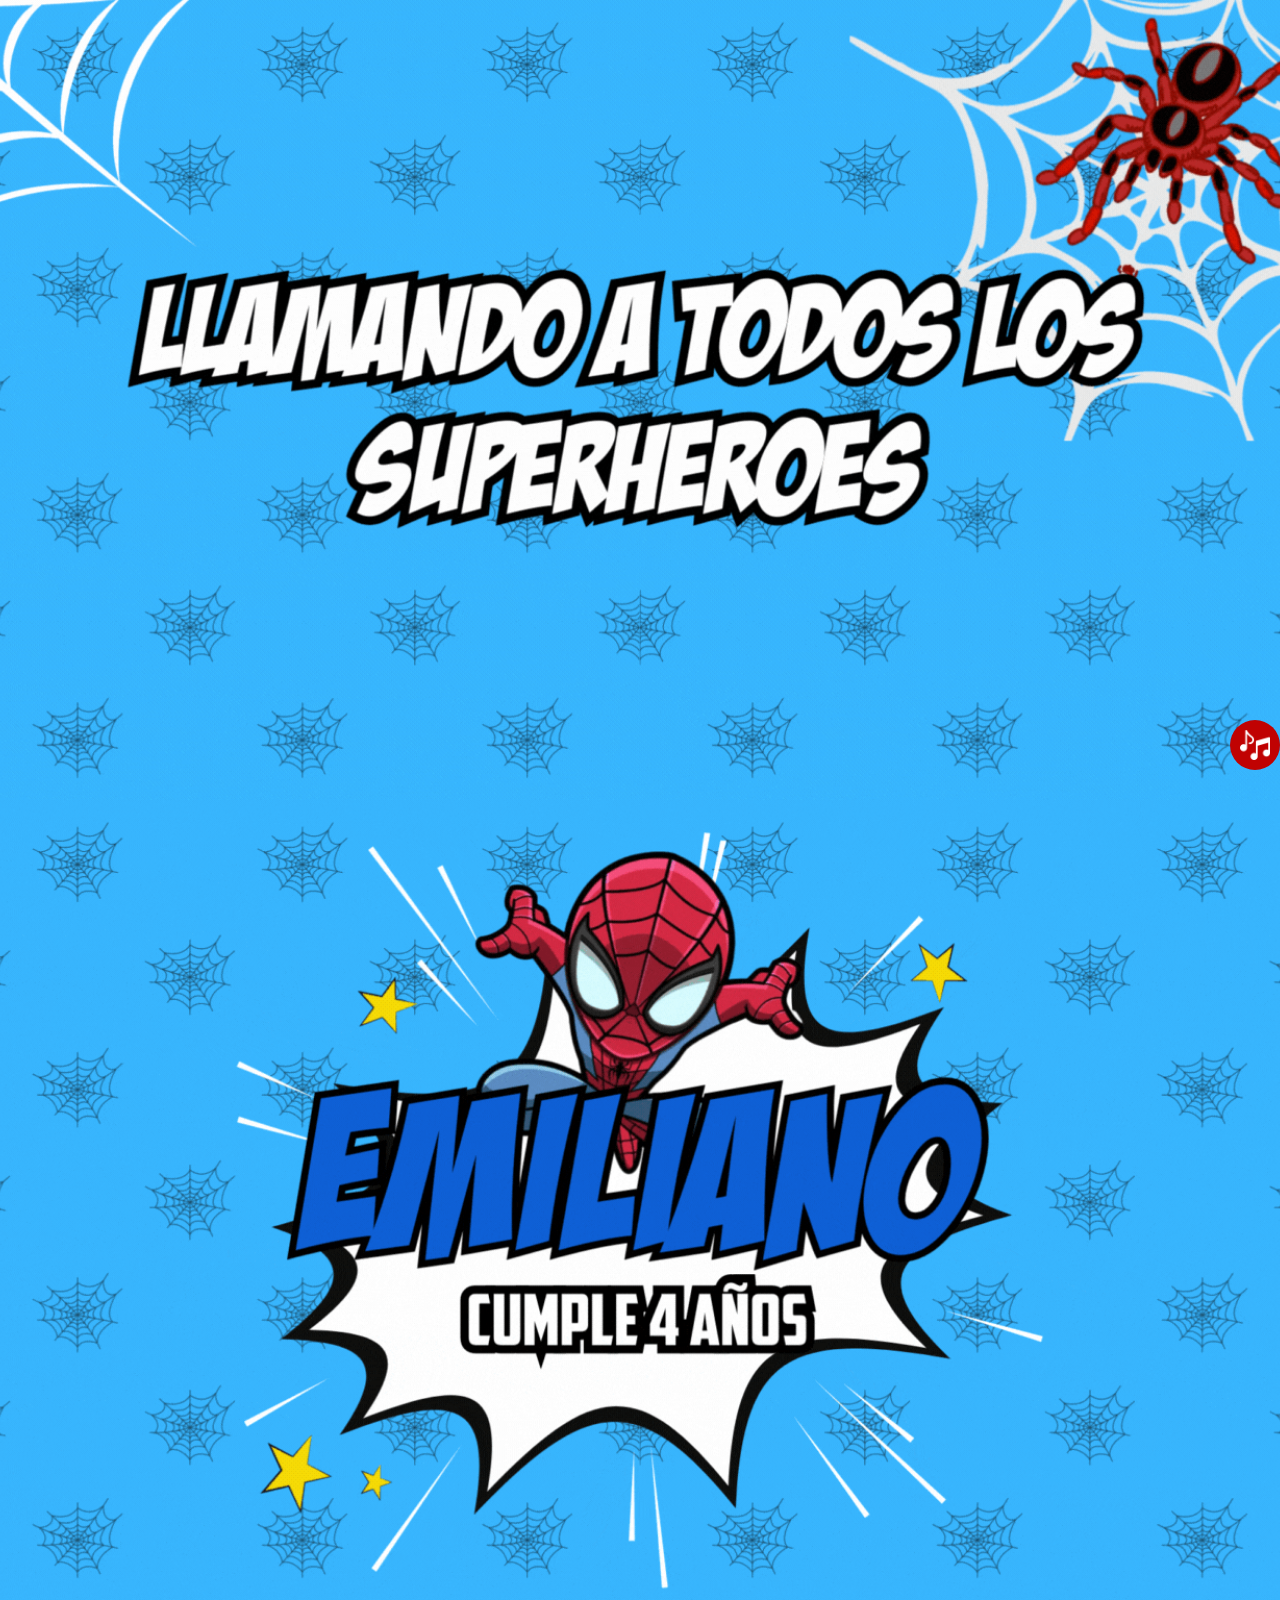
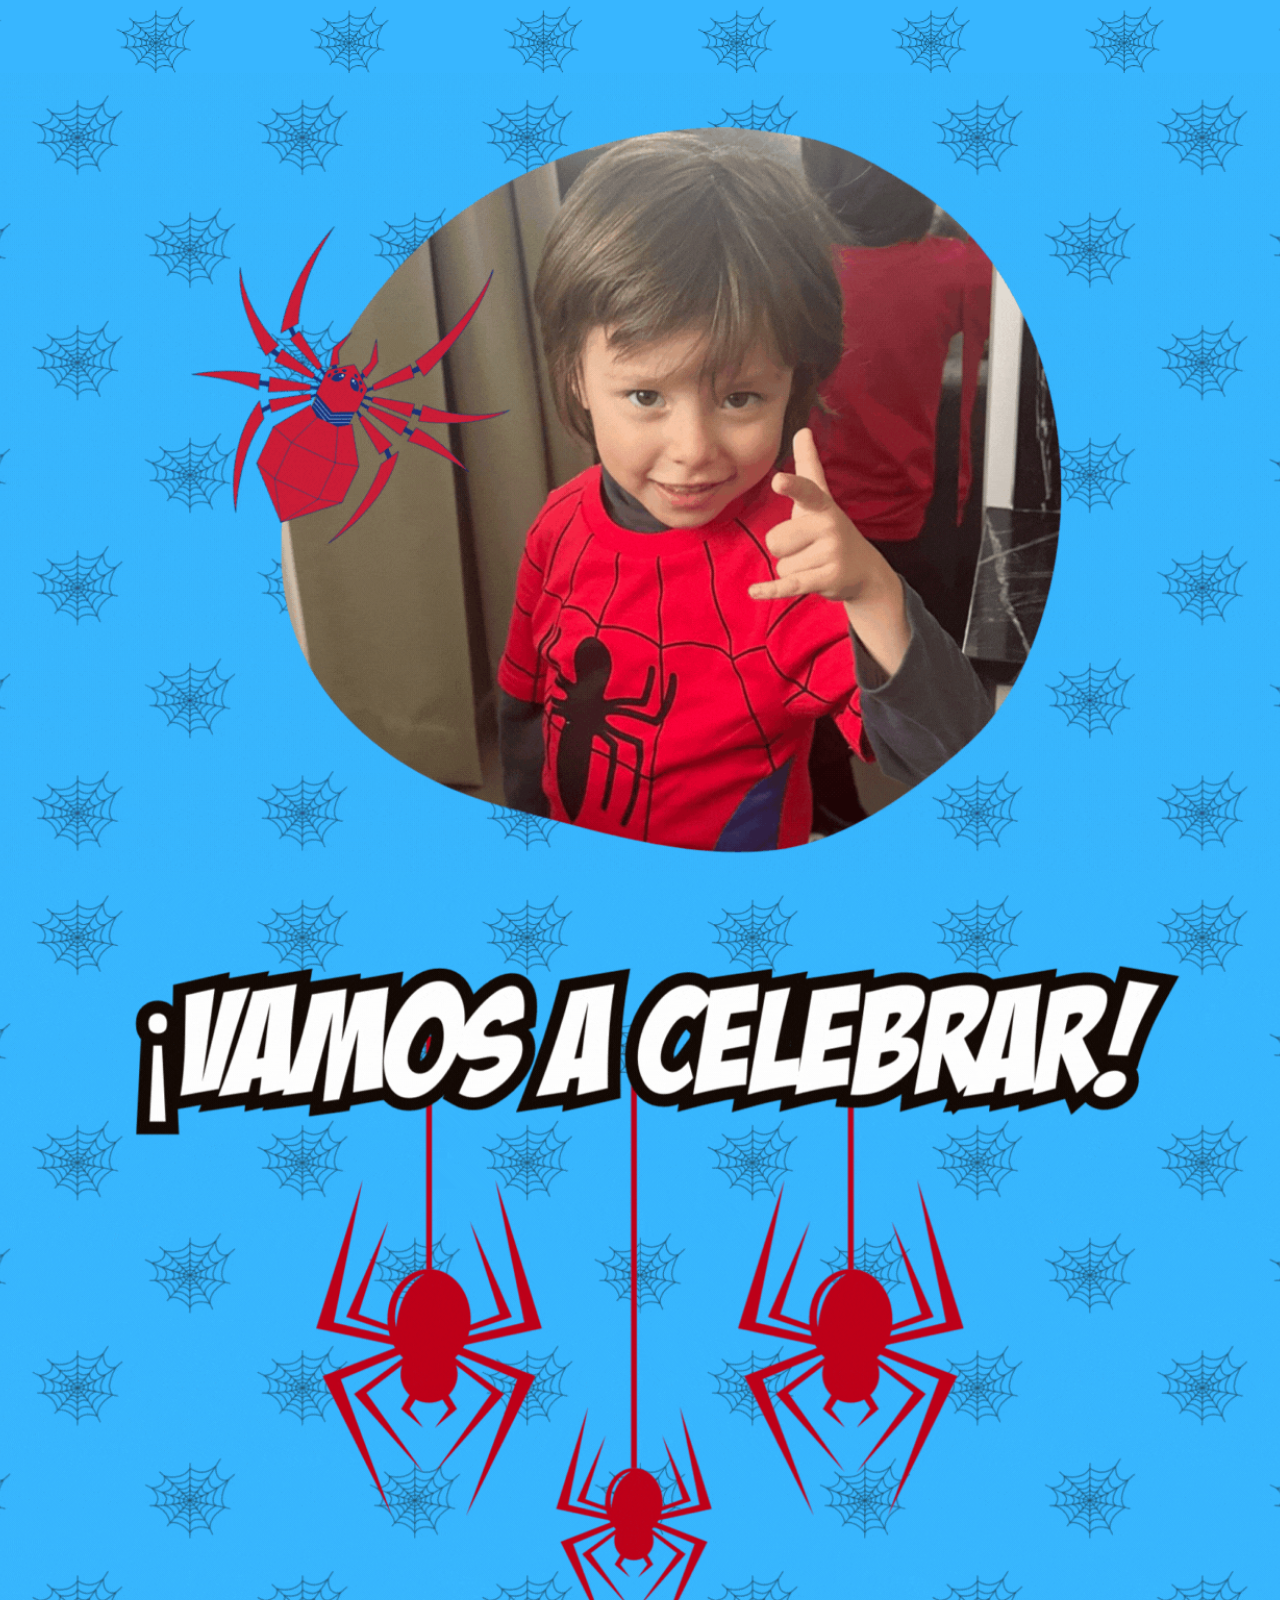
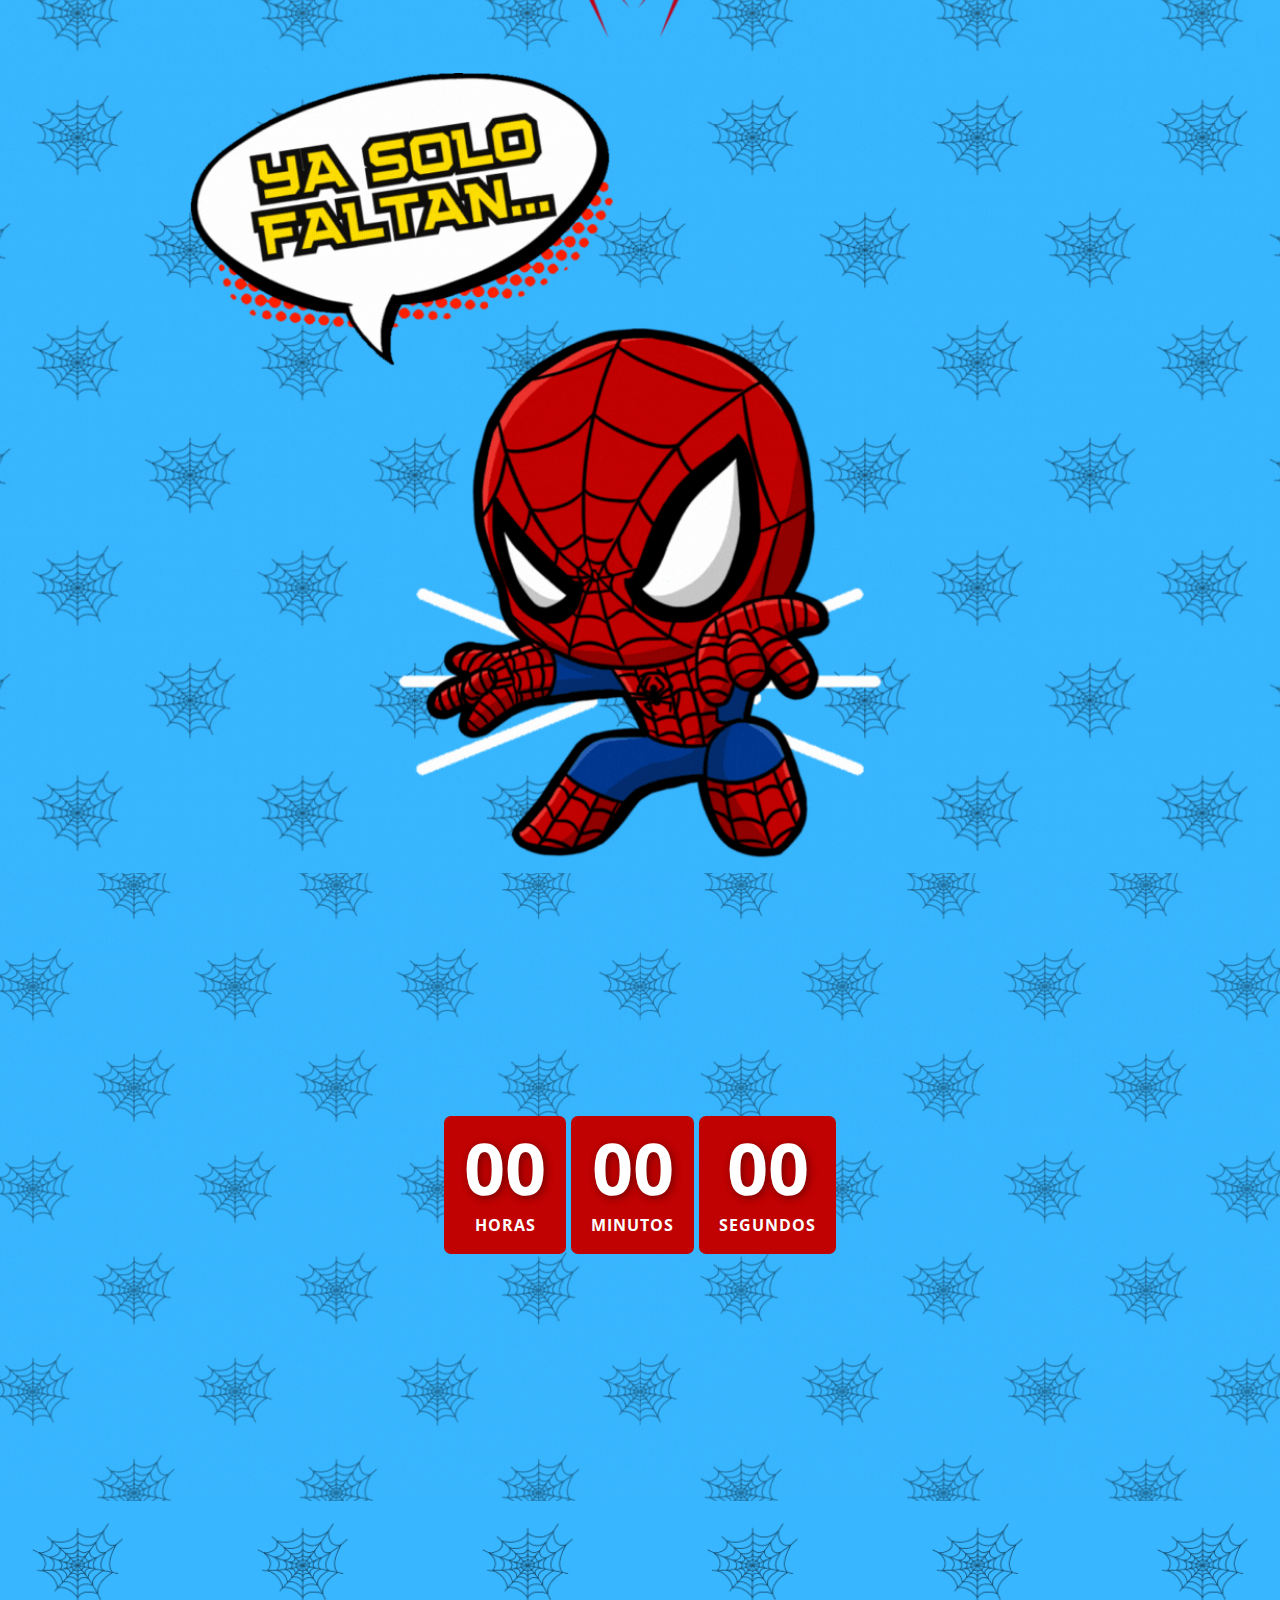
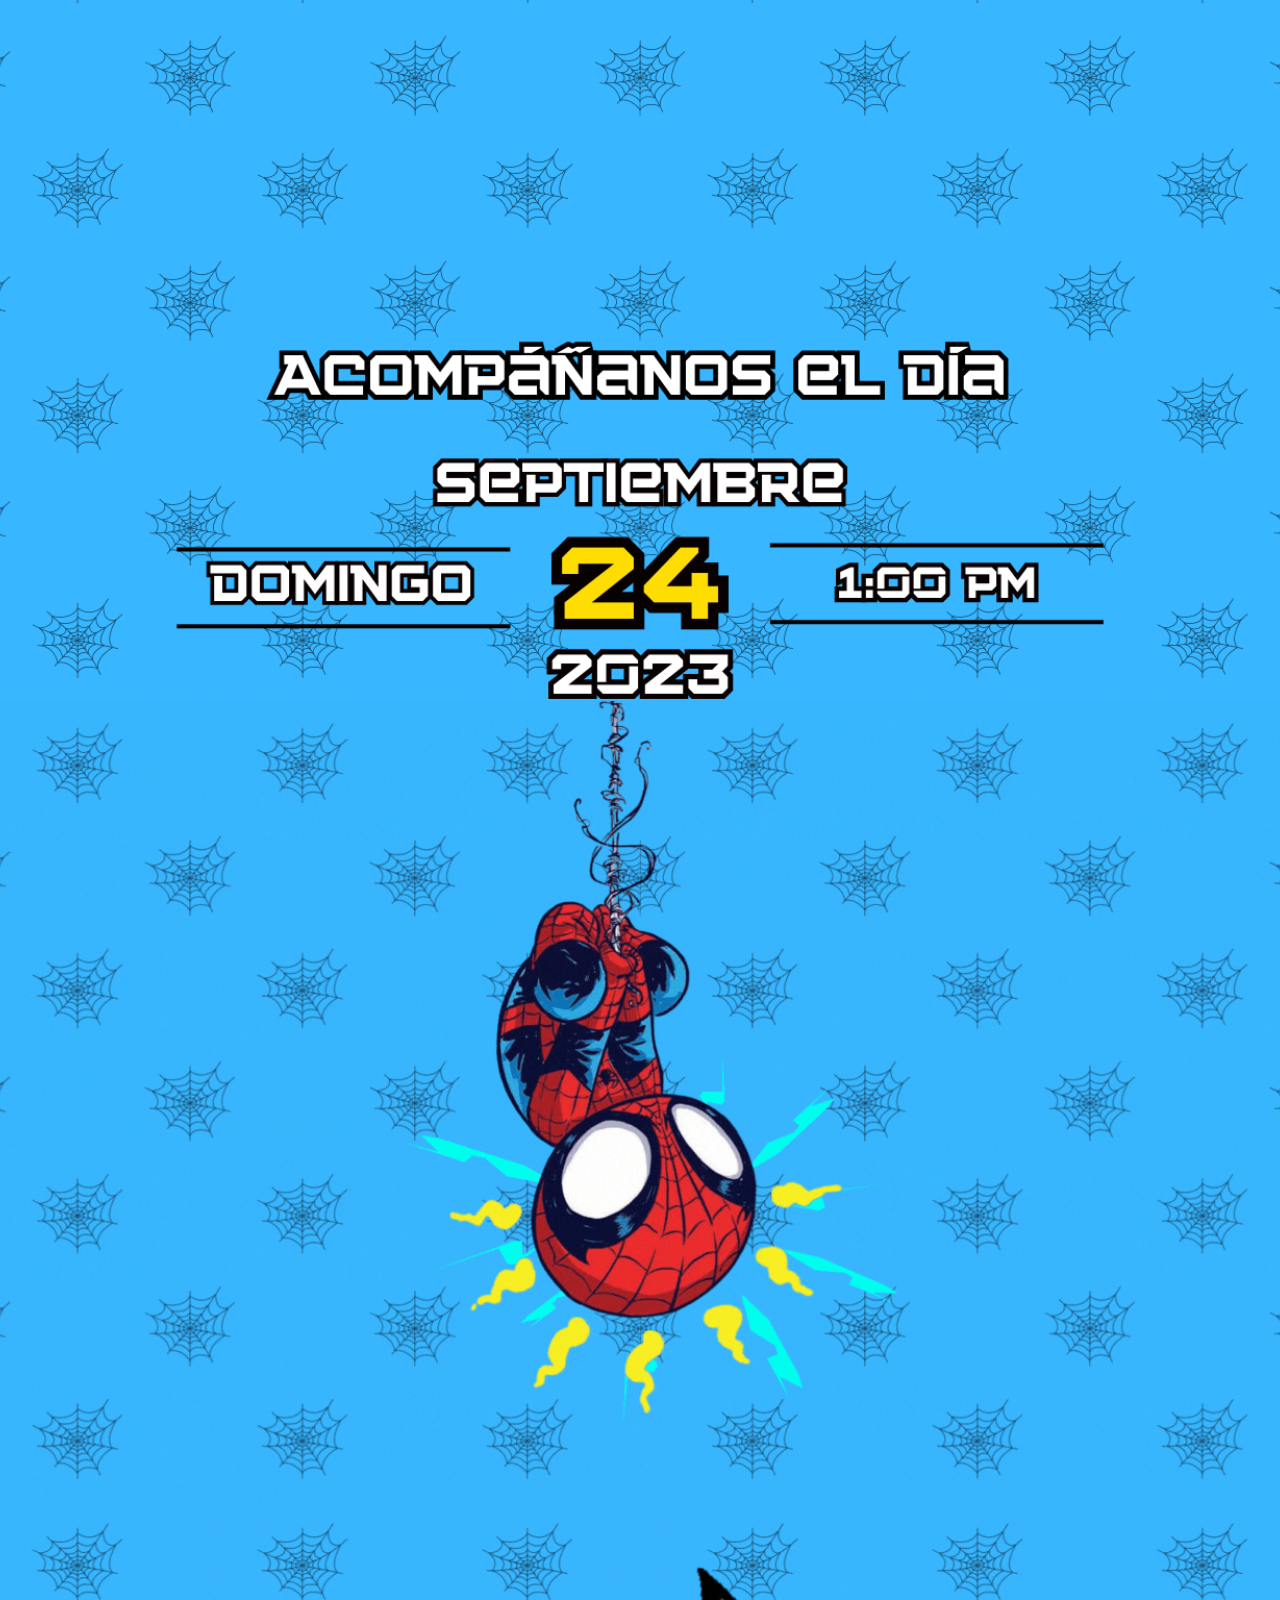
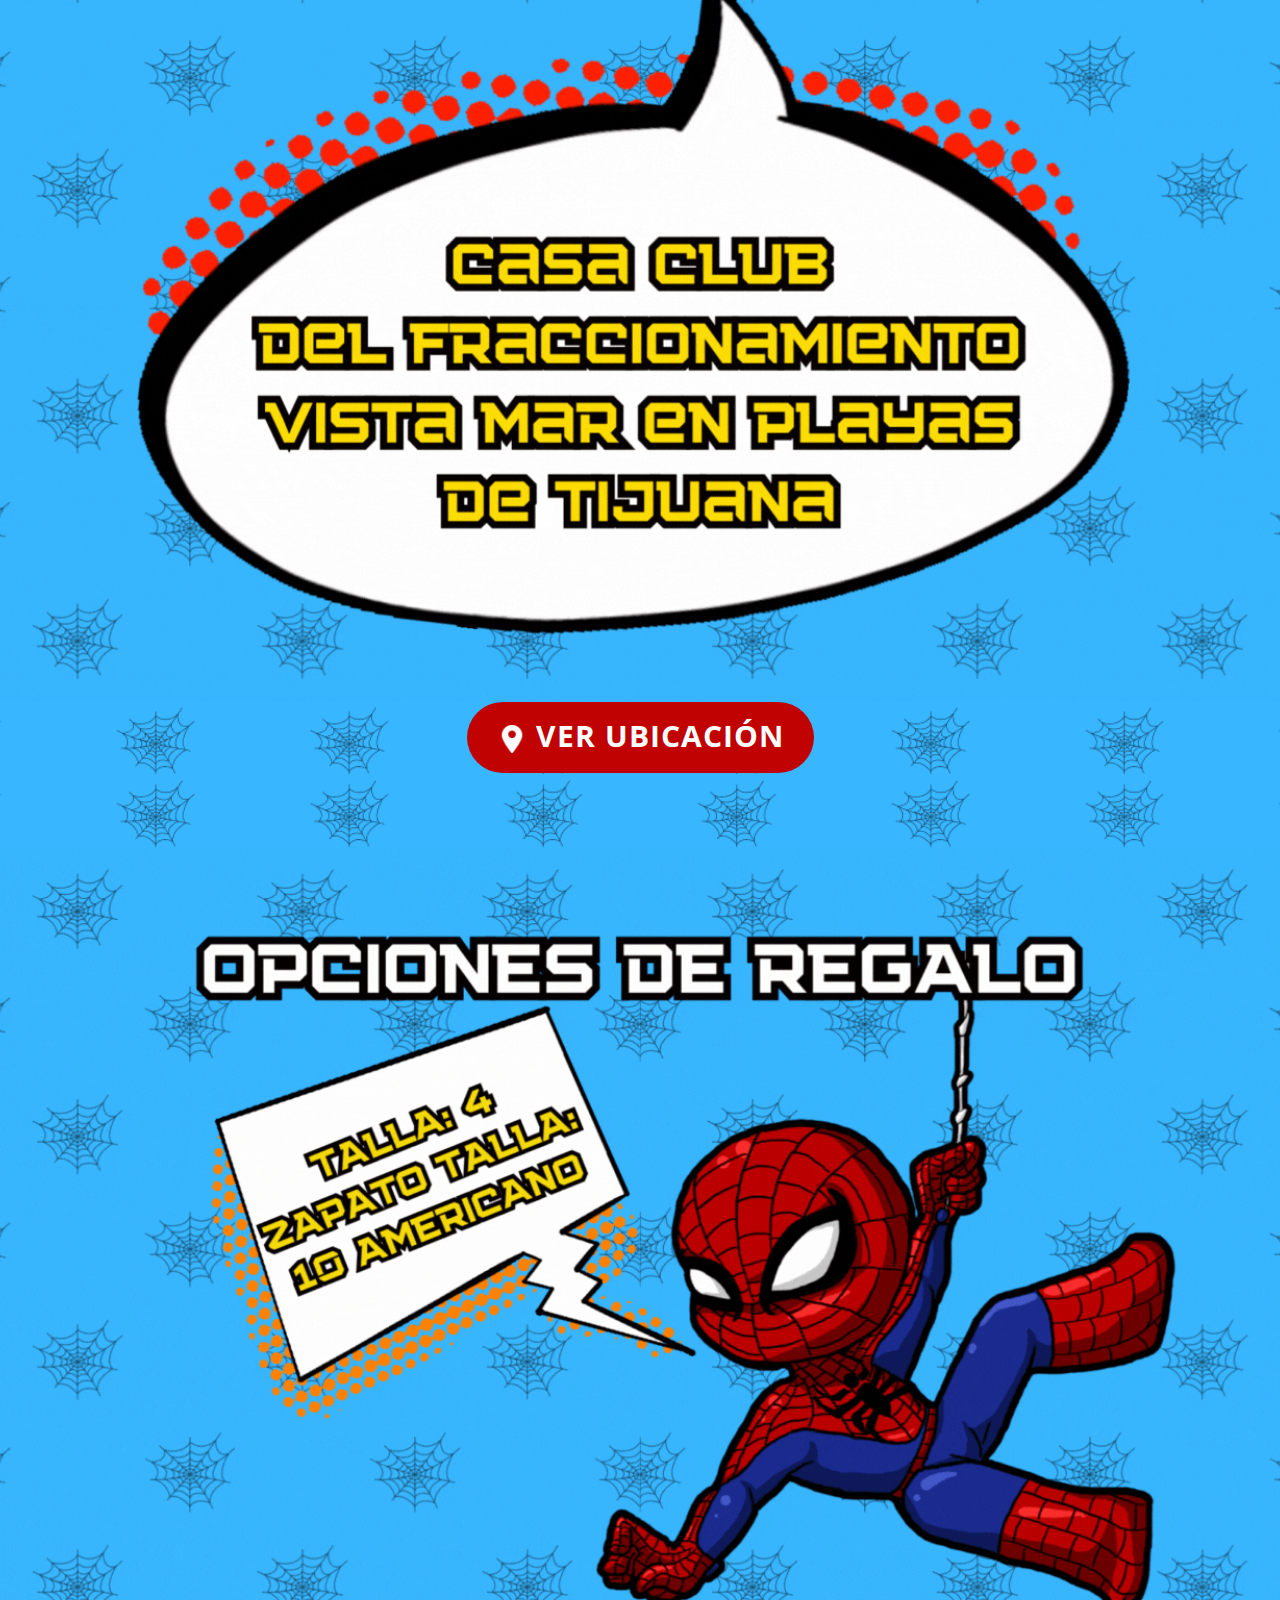
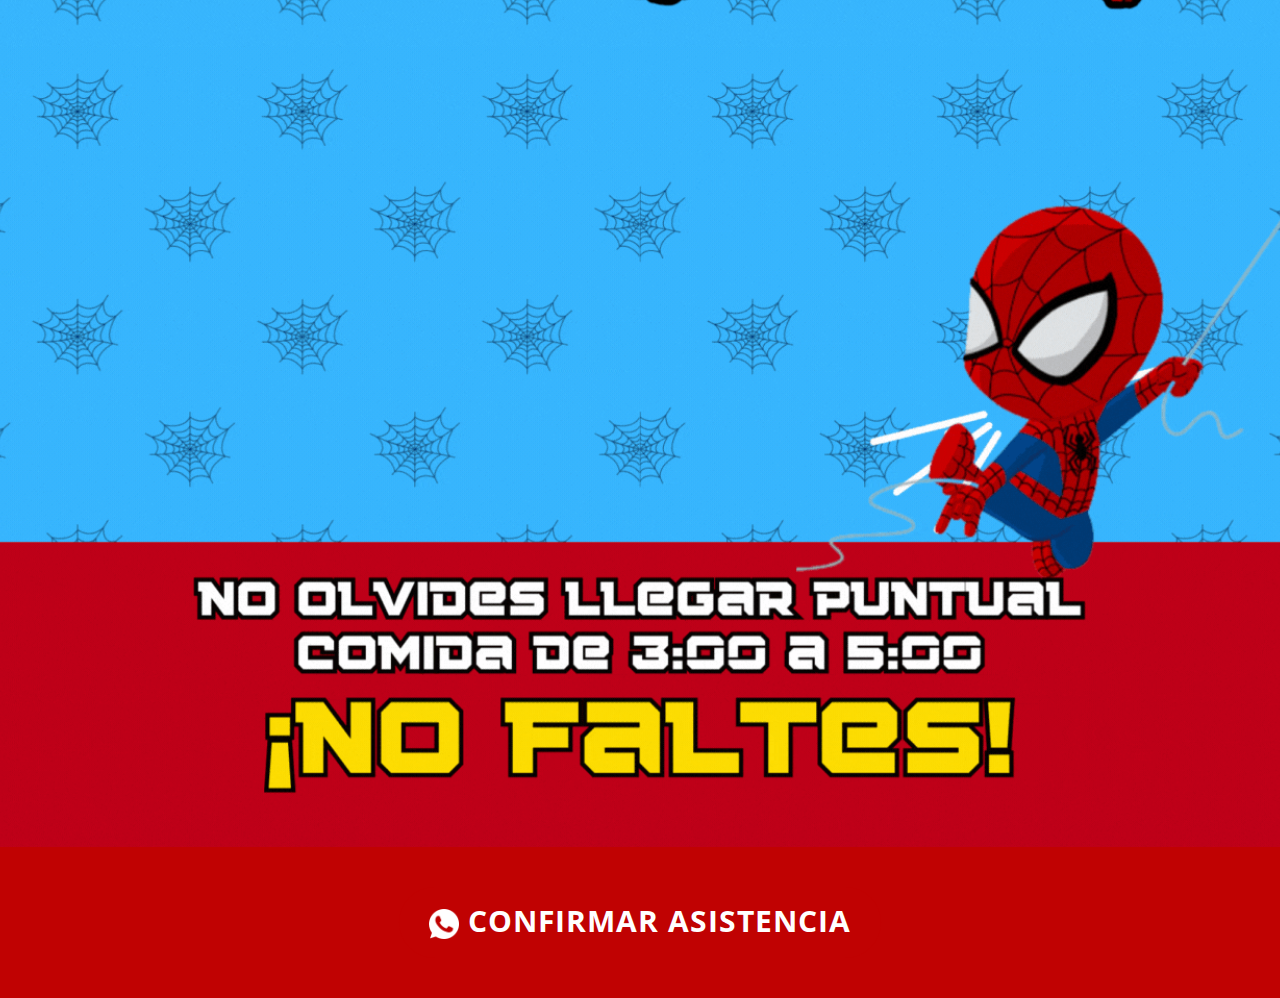
==== commit 32fc8674: "Add files via upload" ====
--- a/index.html
+++ b/index.html
@@ -5,15 +5,16 @@
     <meta name="keywords"
       content="¡Vamos a Celebrar!, ​Ya Solo Faltan..., ¡Acompáñanos a el día!, Te esperamos enNombre del salón, ¡No Faltes!​, Confirma tu asistencia">
     <meta name="description" content>
-    <title>Invitacion</title>
+    <title>Invitación</title>
     <link rel="stylesheet" href="nicepage.css" media="screen">
-    <link rel="stylesheet" href="Invitacion-Muestra.css" media="screen">
+    <link rel="stylesheet" href="Invitación.css" media="screen">
+
     <link rel="stylesheet" href="audio.css" media="screen">
     <script type="text/javascript" src="audio.js" defer></script>
 
     <script class="u-script" type="text/javascript" src="jquery.js" defer></script>
     <script class="u-script" type="text/javascript" src="nicepage.js" defer></script>
-    <meta name="generator" content="Nicepage 5.5.0, nicepage.com">
+    <meta name="generator" content="Nicepage 5.12.7, nicepage.com">
 
     <link id="u-theme-google-font" rel="stylesheet"
       href="https://fonts.googleapis.com/css?family=Roboto:100,100i,300,300i,400,400i,500,500i,700,700i,900,900i|Open+Sans:300,300i,400,400i,500,500i,600,600i,700,700i,800,800i">
@@ -21,26 +22,16 @@
     <script type="application/ld+json">{
 		"@context": "http://schema.org",
 		"@type": "Organization",
-		"name": "Copia de Site5",
-		"sameAs": [
-				"https://www.facebook.com/AnaAcostaInvitacionesInfantiles/",
-				"https://wa.me/message/FXJMHPKDZSCZI1",
-				"https://www.instagram.com/anaacosta_invitaciones/"
-		]
+		"name": "Copia de Site5"
 }</script>
     <meta name="theme-color" content="#3f62f1">
-    <meta property="og:title" content="Invitacion Muestra">
+    <meta property="og:title" content="Invitación">
     <meta property="og:description" content>
     <meta property="og:type" content="website">
     <meta data-intl-tel-input-cdn-path="intlTelInput/"></head>
-  <body
-    data-home-page-title="Invitacion Muestra" class="u-body u-xl-mode"
-    data-lang="es">
-    <section class="u-clearfix u-image u-section-1" id="sec-6061"
-      data-image-width="1280" data-image-height="720">
-      <div class="u-clearfix u-sheet u-valign-middle u-sheet-1"></div>
-    </section>
-
+  <body data-home-page="Invitación.html" data-home-page-title="Invitación"
+    class="u-body u-xl-mode" data-lang="es">
+    
     <div id="boton" class="icon-social">
       <audio id="MusicaFondo"> </audio>
 
@@ -50,103 +41,97 @@
       </a>
     </div>
 
-    <section class="u-clearfix u-container-align-center u-image u-section-2"
-      id="sec-3e71" data-image-width="1280" data-image-height="720">
+    <section class="u-align-center u-clearfix u-image u-section-1" src
+      data-image-width="150" data-image-height="84" id="sec-ad5d">
       <div class="u-clearfix u-sheet u-sheet-1"></div>
     </section>
-    <section class="u-clearfix u-section-3" id="sec-56c1">
+    <section class="u-align-center u-clearfix u-image u-section-2" src
+      data-image-width="150" data-image-height="84" id="sec-6f86">
       <div class="u-clearfix u-sheet u-sheet-1"></div>
     </section>
-    <section class="u-clearfix u-container-align-center u-image u-section-4"
-      id="sec-f51b" data-image-width="1280" data-image-height="720">
+    <section class="u-clearfix u-image u-section-3" id="sec-3600"
+      data-image-width="1080" data-image-height="1080">
       <div class="u-clearfix u-sheet u-sheet-1"></div>
     </section>
-    <section class="u-clearfix u-section-5" id="sec-d8e7">
+    <section class="u-align-center u-clearfix u-image u-section-4" src
+      data-image-width="250" data-image-height="141" id="sec-d1a8">
+      <div class="u-clearfix u-sheet u-sheet-1"></div>
+    </section>
+    <section class="u-align-center u-clearfix u-image u-section-5" src
+      data-image-width="250" data-image-height="141" id="sec-7c24">
+      <div class="u-clearfix u-sheet u-sheet-1"></div>
+    </section>
+    <section class="u-align-center u-clearfix u-image u-section-6" src
+      data-image-width="250" data-image-height="141" id="sec-94b2">
+      <div class="u-clearfix u-sheet u-sheet-1"></div>
+    </section>
+    <section class="u-align-center u-clearfix u-image u-section-7" id="sec-4751"
+      data-image-width="250" data-image-height="141">
       <div
-        class="u-clearfix u-sheet u-valign-middle-md u-valign-middle-sm u-valign-middle-xs u-sheet-1"></div>
-    </section>
-    <section class="u-clearfix u-image u-section-6" id="carousel_cf82"
-      data-image-width="1280" data-image-height="720">
-      <div
-        class="u-clearfix u-sheet u-valign-middle-lg u-valign-middle-md u-valign-middle-sm u-valign-middle-xs u-sheet-1"></div>
-    </section>
-    <section class="u-clearfix u-section-7" id="sec-a7fc">
-      <div class="u-clearfix u-sheet u-valign-middle-xs u-sheet-1">
+        class="u-align-left u-clearfix u-sheet u-valign-middle-sm u-valign-middle-xs u-sheet-1">
         <div class="u-countdown u-countdown-1"
-          data-target-date="Sat, 08 Jul 2023 20:00:38 GMT" data-type="to-date"
-          data-for="everyone" data-time-left="750m" data-timer-id="5ce0"
-          data-target-number="100" data-direction="down"
-          data-start-time="Fri, 25 Nov 2022 11:04:22 GMT" data-frequency="1s"
-          data-after-count="none" data-redirect-url="https://"
-          data-count-animation="slide" data-animation-out="0">
-          <div class="u-countdown-wrapper u-spacing-10">
+          data-target-date="Sun, 24 Sep 2023 19:00:41 GMT" data-for="everyone"
+          data-time-left="9200m" data-timer-id="0938" data-target-number="100"
+          data-direction="down"
+          data-start-time="Fri Nov 26 2021 18:35:06 GMT+0300 (Москва, стандартное время)"
+          data-frequency="10s" data-after-count="none"
+          data-redirect-url="https://">
+          <div class="u-countdown-wrapper u-spacing-5">
             <div
-              class="u-countdown-item u-countdown-years u-custom-color-30 u-hidden u-radius-17 u-spacing-10 u-countdown-item-1">
-              <div
-                class="u-countdown-counter u-custom-font u-font-roboto-slab u-countdown-counter-1"><div
-                  class="u-countdown-number u-text-custom-color-20">0</div><div
-                  class="u-countdown-number u-hidden u-text-custom-color-20">0</div></div>
-              <div
-                class="u-countdown-label u-custom-font u-font-georgia u-text-custom-color-20 u-countdown-label-1">Years</div>
+              class="u-countdown-item u-countdown-years u-custom-color-34 u-hidden u-radius-7 u-spacing-10 u-countdown-item-1">
+              <div class="u-countdown-counter u-spacing-0 u-countdown-counter-1"><div
+                  class="u-countdown-number u-text-body-alt-color">0</div><div
+                  class="u-countdown-number u-hidden u-text-body-alt-color">0</div></div>
+              <div class="u-countdown-label u-text-white u-countdown-label-1">Years</div>
             </div>
             <div
-              class="u-countdown-separator u-custom-font u-font-roboto-slab u-hidden u-text-custom-color-20 u-countdown-separator-1"></div>
+              class="u-countdown-separator u-hidden u-text-body-alt-color u-countdown-separator-1"></div>
             <div
-              class="u-countdown-days u-countdown-item u-custom-color-30 u-radius-17 u-spacing-10 u-countdown-item-2">
-              <div
-                class="u-countdown-counter u-custom-font u-font-roboto-slab u-countdown-counter-2"><div
-                  class="u-countdown-number u-text-custom-color-20">3</div><div
-                  class="u-countdown-number u-text-custom-color-20">0</div><div
-                  class="u-countdown-number u-hidden u-text-custom-color-20">2</div></div>
-              <div
-                class="u-countdown-label u-custom-font u-font-georgia u-text-custom-color-20 u-countdown-label-2">Días</div>
+              class="u-countdown-days u-countdown-item u-custom-color-34 u-radius-7 u-spacing-10 u-countdown-item-2">
+              <div class="u-countdown-counter u-spacing-0 u-countdown-counter-2"><div
+                  class="u-countdown-number u-text-body-alt-color">8</div><div
+                  class="u-countdown-number u-text-body-alt-color">7</div><div
+                  class="u-countdown-number u-hidden u-text-body-alt-color">0</div></div>
+              <div class="u-countdown-label u-text-white u-countdown-label-2">Días</div>
             </div>
             <div
-              class="u-countdown-separator u-custom-font u-font-roboto-slab u-text-custom-color-20 u-countdown-separator-2"></div>
+              class="u-countdown-separator u-text-body-alt-color u-countdown-separator-2"></div>
             <div
-              class="u-countdown-hours u-countdown-item u-custom-color-30 u-radius-17 u-spacing-10 u-countdown-item-3">
-              <div
-                class="u-countdown-counter u-custom-font u-font-roboto-slab u-countdown-counter-3"><div
-                  class="u-countdown-number u-text-custom-color-20">1</div><div
-                  class="u-countdown-number u-text-custom-color-20">4</div></div>
-              <div
-                class="u-countdown-label u-custom-font u-font-georgia u-text-custom-color-20 u-countdown-label-3">Horas</div>
+              class="u-countdown-hours u-countdown-item u-custom-color-34 u-radius-7 u-spacing-10 u-countdown-item-3">
+              <div class="u-countdown-counter u-spacing-0 u-countdown-counter-3"><div
+                  class="u-countdown-number u-text-body-alt-color">2</div><div
+                  class="u-countdown-number u-text-body-alt-color">1</div></div>
+              <div class="u-countdown-label u-text-white u-countdown-label-3">Horas</div>
             </div>
             <div
-              class="u-countdown-separator u-custom-font u-font-roboto-slab u-text-custom-color-20 u-countdown-separator-3"></div>
+              class="u-countdown-separator u-text-body-alt-color u-countdown-separator-3"></div>
             <div
-              class="u-countdown-item u-countdown-minutes u-custom-color-30 u-radius-17 u-spacing-10 u-countdown-item-4">
-              <div
-                class="u-countdown-counter u-custom-font u-font-roboto-slab u-countdown-counter-4"><div
-                  class="u-countdown-number u-text-custom-color-20">4</div><div
-                  class="u-countdown-number u-text-custom-color-20">3</div></div>
-              <div
-                class="u-countdown-label u-custom-font u-font-georgia u-text-custom-color-20 u-countdown-label-4">Minutos</div>
+              class="u-countdown-item u-countdown-minutes u-custom-color-34 u-radius-7 u-spacing-10 u-countdown-item-4">
+              <div class="u-countdown-counter u-spacing-0 u-countdown-counter-4"><div
+                  class="u-countdown-number u-text-body-alt-color">5</div><div
+                  class="u-countdown-number u-text-body-alt-color">9</div></div>
+              <div class="u-countdown-label u-text-white u-countdown-label-4">Minutos</div>
             </div>
             <div
-              class="u-countdown-separator u-custom-font u-font-roboto-slab u-text-custom-color-20 u-countdown-separator-4"></div>
+              class="u-countdown-separator u-text-body-alt-color u-countdown-separator-4"></div>
             <div
-              class="u-countdown-item u-countdown-seconds u-custom-color-30 u-radius-17 u-spacing-10 u-countdown-item-5">
-              <div
-                class="u-countdown-counter u-custom-font u-font-roboto-slab u-countdown-counter-5"><div
-                  class="u-countdown-number u-text-custom-color-20">0</div><div
-                  class="u-countdown-number u-text-custom-color-20">8</div></div>
-              <div
-                class="u-countdown-label u-custom-font u-font-georgia u-text-custom-color-20 u-countdown-label-5">Segundos</div>
+              class="u-countdown-item u-countdown-seconds u-custom-color-34 u-radius-7 u-spacing-10 u-countdown-item-5">
+              <div class="u-countdown-counter u-spacing-0 u-countdown-counter-5"><div
+                  class="u-countdown-number u-text-body-alt-color">4</div><div
+                  class="u-countdown-number u-text-body-alt-color">3</div></div>
+              <div class="u-countdown-label u-text-white u-countdown-label-5">Segundos</div>
             </div>
             <div
-              class="u-countdown-separator u-custom-font u-font-roboto-slab u-hidden u-text-custom-color-20 u-countdown-separator-5"></div>
+              class="u-countdown-separator u-hidden u-text-body-alt-color u-countdown-separator-5"></div>
             <div
-              class="u-countdown-item u-countdown-numbers u-custom-color-30 u-hidden u-radius-17 u-spacing-10 u-countdown-item-6">
-              <div
-                class="u-countdown-counter u-custom-font u-font-roboto-slab u-countdown-counter-6"><div
-                  class="u-countdown-number u-text-custom-color-20">0</div><div
-                  class="u-countdown-number u-text-custom-color-20">0</div><div
-                  class="u-countdown-number u-text-custom-color-20">1</div><div
-                  class="u-countdown-number u-text-custom-color-20">0</div><div
-                  class="u-countdown-number u-text-custom-color-20">0</div></div>
-              <div
-                class="u-countdown-label u-custom-font u-font-georgia u-text-custom-color-20 u-countdown-label-6">Items</div>
+              class="u-countdown-item u-countdown-numbers u-custom-color-34 u-hidden u-radius-7 u-spacing-10 u-countdown-item-6">
+              <div class="u-countdown-counter u-spacing-0 u-countdown-counter-6"><div
+                  class="u-countdown-number u-text-body-alt-color">0</div><div
+                  class="u-countdown-number u-text-body-alt-color">0</div><div
+                  class="u-countdown-number u-text-body-alt-color">1</div><div
+                  class="u-countdown-number u-text-body-alt-color">0</div><div
+                  class="u-countdown-number u-text-body-alt-color">0</div></div>
+              <div class="u-countdown-label u-text-white u-countdown-label-6">Items</div>
             </div>
           </div>
           <div class="u-countdown-message u-hidden">
@@ -155,58 +140,51 @@
         </div>
       </div>
     </section>
-    <section
-      class="u-clearfix u-container-align-center u-image u-image-contain u-section-8"
-      id="sec-9c58" data-image-width="1280" data-image-height="720">
+    <section class="u-align-center u-clearfix u-image u-section-8" src
+      data-image-width="1366" data-image-height="768" id="sec-f99d">
       <div class="u-clearfix u-sheet u-sheet-1"></div>
     </section>
-    <section
-      class="u-clearfix u-container-align-center-lg u-container-align-center-md u-container-align-center-sm u-container-align-center-xl u-image u-section-9"
-      id="sec-7c56" data-image-width="1280" data-image-height="720">
-      <div
-        class="u-clearfix u-sheet u-valign-bottom-lg u-valign-bottom-sm u-valign-bottom-xl u-valign-bottom-xs u-sheet-1"></div>
+    <section class="u-align-center u-clearfix u-image u-section-9" src
+      data-image-width="250" data-image-height="141" id="sec-67cc">
+      <div class="u-clearfix u-sheet u-sheet-1"></div>
     </section>
-    <section class="u-clearfix u-section-10" id="sec-bcdd">
-      <div
-        class="u-clearfix u-sheet u-valign-middle-lg u-valign-middle-md u-valign-middle-sm u-valign-middle-xs u-sheet-1">
-        <a href="https://maps.app.goo.gl/Dg3YAuifPNtNr9wt9?g_st=iw"
-          class="u-border-none u-btn u-btn-round u-button-style u-custom-color-30 u-custom-font u-font-georgia u-hover-custom-color-31 u-radius-50 u-btn-1"><span
-            class="u-icon"><svg class="u-svg-content"
-              viewBox="0 0 54.757 54.757" x="0px" y="0px"
-              style="width: 1em; height: 1em;"><path
-                d="M40.94,5.617C37.318,1.995,32.502,0,27.38,0c-5.123,0-9.938,1.995-13.56,5.617c-6.703,6.702-7.536,19.312-1.804,26.952
-	L27.38,54.757L42.721,32.6C48.476,24.929,47.643,12.319,40.94,5.617z M27.557,26c-3.859,0-7-3.141-7-7s3.141-7,7-7s7,3.141,7,7
-	S31.416,26,27.557,26z"></path></svg><img></span>&nbsp;VER UBICACIÓN
+    <section class="u-align-center u-clearfix u-image u-section-10" src
+      data-image-width="250" data-image-height="141" id="sec-bbe1">
+      <div class="u-clearfix u-sheet u-sheet-1"></div>
+    </section>
+    <section class="u-clearfix u-image u-section-11" id="sec-5e8d"
+      data-image-width="1080" data-image-height="1080"
+      data-href="https://maps.app.goo.gl/UoGr3zMzFJvXwqpP7" data-target="_blank">
+      <div class="u-clearfix u-sheet u-valign-middle u-sheet-1">
+        <a href="https://nicepage.com/joomla-templates"
+          class="u-border-none u-btn u-btn-round u-button-style u-custom-color-34 u-hover-custom-color-38 u-radius-50 u-btn-1"><span
+            class="u-file-icon u-icon u-text-white u-icon-1"><img
+              src="images/3082383-f17ffb00.png" alt></span>&nbsp;​Ver ubicación
         </a>
       </div>
     </section>
-    <section class="u-clearfix u-section-11" id="sec-c6b8">
-      <div
-        class="u-clearfix u-sheet u-valign-middle-md u-valign-middle-sm u-valign-middle-xs u-sheet-1"></div>
-    </section>
-    <section class="u-clearfix u-container-align-center u-image u-section-12"
-      id="sec-c9d6" data-image-width="1280" data-image-height="720">
+    <section class="u-clearfix u-image u-section-12" id="sec-f004"
+      data-image-width="1080" data-image-height="1080">
       <div class="u-clearfix u-sheet u-sheet-1"></div>
     </section>
-    <section class="u-clearfix u-container-align-center u-image u-section-13"
-      id="sec-4080" data-image-width="1280" data-image-height="720">
-      <div
-        class="u-clearfix u-sheet u-valign-middle-md u-valign-middle-sm u-valign-middle-xs u-sheet-1"></div>
+    <section class="u-align-center u-clearfix u-image u-section-13" src
+      data-image-width="250" data-image-height="141" id="sec-aa50">
+      <div class="u-clearfix u-sheet u-sheet-1"></div>
     </section>
-    <section class="u-clearfix u-section-14" id="sec-fc0a">
-      <div class="u-clearfix u-sheet u-valign-middle u-sheet-1">
-        <a
-          href="https://api.whatsapp.com/send?phone=+5216141611536&amp;text=%C2%A1Hola%21+Muchas+gracias+por+la+invitaci%C3%B3n%2C+ah%C3%AD+estaremos%21%21+%F0%9F%A5%B3"
-          class="u-border-none u-btn u-btn-round u-button-style u-custom-color-30 u-custom-font u-font-georgia u-hover-custom-color-31 u-radius-50 u-btn-1"><span
-            class="u-file-icon u-icon u-text-white"><img
-              src="images/733641-25908de1.png" alt></span>&nbsp;​presiona aquí
-          para confirmar
-        </a>
-      </div>
-    </section>
-    <section class="u-clearfix u-container-align-center u-image u-section-15"
-      id="sec-72d9" data-image-width="1280" data-image-height="720">
+    <section class="u-align-center u-clearfix u-image u-section-14" src
+      data-image-width="250" data-image-height="141" id="sec-3a1d">
       <div class="u-clearfix u-sheet u-sheet-1"></div>
     </section>
 
+    <footer class="u-clearfix u-custom-color-34 u-footer u-footer" id="sec-0439"><div
+        class="u-clearfix u-sheet u-valign-middle u-sheet-1">
+        <a href="https://api.whatsapp.com/send?phone=+524441864702&text=%C2%A1Hola%21+Muchas+gracias+por+la+invitaci%C3%B3n%2C+ah%C3%AD+estaremos%21%21+%F0%9F%A5%B3"
+          class="u-border-none u-btn u-btn-round u-button-style u-custom-color-34 u-hover-custom-color-38 u-radius-50 u-btn-1"><span
+            class="u-file-icon u-icon u-text-white"><img
+              src="images/733641-25908de1.png" alt></span>&nbsp;Confirmar
+          asistencia<span style="font-size: 1.25rem;"></span>
+        </a>
+      </div></footer>
+
+
   </body></html>--- a/nicepage.css
+++ b/nicepage.css
@@ -1,4 +1,366 @@
-@charset "UTF-8";
+/*begin-commonstyles library*//*!
+ * froala_editor v4.0.6 (https://www.froala.com/wysiwyg-editor)
+ * License https://froala.com/wysiwyg-editor/terms/
+ * Copyright 2014-2021 Froala Labs
+ */
+
+.fr-clearfix::after {
+  clear: both;
+  display: block;
+  content: "";
+  height: 0; }
+
+.fr-hide-by-clipping {
+  position: absolute;
+  width: 1px;
+  height: 1px;
+  padding: 0;
+  margin: -1px;
+  overflow: hidden;
+  clip: rect(0, 0, 0, 0);
+  border: 0; }
+
+.fr-view img.fr-rounded, .fr-view .fr-img-caption.fr-rounded img {
+  border-radius: 10px;
+  -moz-border-radius: 10px;
+  -webkit-border-radius: 10px;
+  -moz-background-clip: padding;
+  -webkit-background-clip: padding-box;
+  background-clip: padding-box; }
+
+.fr-view img.fr-shadow, .fr-view .fr-img-caption.fr-shadow img {
+  -webkit-box-shadow: 10px 10px 5px 0px #cccccc;
+  -moz-box-shadow: 10px 10px 5px 0px #cccccc;
+  box-shadow: 10px 10px 5px 0px #cccccc; }
+
+.fr-view img.fr-bordered, .fr-view .fr-img-caption.fr-bordered img {
+  border: solid 5px #CCC; }
+
+.fr-view img.fr-bordered {
+  -webkit-box-sizing: content-box;
+  -moz-box-sizing: content-box;
+  box-sizing: content-box; }
+
+.fr-view .fr-img-caption.fr-bordered img {
+  -webkit-box-sizing: border-box;
+  -moz-box-sizing: border-box;
+  box-sizing: border-box; }
+
+.fr-view {
+  word-wrap: break-word; }
+  .fr-view span[style~="color:"] a {
+    color: inherit; }
+  .fr-view strong {
+    font-weight: 700; }
+  .fr-view table[border='0'] td:not([class]), .fr-view table[border='0'] th:not([class]), .fr-view table[border='0'] td[class=""], .fr-view table[border='0'] th[class=""] {
+    border-width: 0px; }
+  .fr-view table {
+    border: none;
+    border-collapse: collapse;
+    empty-cells: show;
+    max-width: 100%; }
+    .fr-view table td {
+      min-width: 5px; }
+    .fr-view table.fr-dashed-borders td, .fr-view table.fr-dashed-borders th {
+      border-style: dashed; }
+    .fr-view table.fr-alternate-rows tbody tr:nth-child(2n) {
+      background: whitesmoke; }
+    .fr-view table td, .fr-view table th {
+      border: 1px solid #DDD; }
+      .fr-view table td:empty, .fr-view table th:empty {
+        height: 20px; }
+      .fr-view table td.fr-highlighted, .fr-view table th.fr-highlighted {
+        border: 1px double red; }
+      .fr-view table td.fr-thick, .fr-view table th.fr-thick {
+        border-width: 2px; }
+    .fr-view table th {
+      background: #ececec; }
+  .fr-view hr {
+    clear: both;
+    user-select: none;
+    -o-user-select: none;
+    -moz-user-select: none;
+    -khtml-user-select: none;
+    -webkit-user-select: none;
+    -ms-user-select: none;
+    break-after: always;
+    page-break-after: always; }
+  .fr-view .fr-file {
+    position: relative; }
+    .fr-view .fr-file::after {
+      position: relative;
+      content: "\1F4CE";
+      font-weight: normal; }
+  .fr-view pre {
+    white-space: pre-wrap;
+    word-wrap: break-word;
+    overflow: visible; }
+/*  .fr-view[dir="rtl"] blockquote {
+    border-left: none;
+    border-right: solid 2px #5E35B1;
+    margin-right: 0;
+    padding-right: 5px;
+    padding-left: 0; }
+    .fr-view[dir="rtl"] blockquote blockquote {
+      border-color: #00BCD4; }
+      .fr-view[dir="rtl"] blockquote blockquote blockquote {
+        border-color: #43A047; }
+  .fr-view blockquote {
+    border-left: solid 2px #5E35B1;
+    margin-left: 0;
+    padding-left: 5px;
+    color: #5E35B1; }
+    .fr-view blockquote blockquote {
+      border-color: #00BCD4;
+      color: #00BCD4; }
+      .fr-view blockquote blockquote blockquote {
+        border-color: #43A047;
+        color: #43A047; } */
+  .fr-view span.fr-emoticon {
+    font-weight: normal;
+    font-family: "Apple Color Emoji","Segoe UI Emoji","NotoColorEmoji","Segoe UI Symbol","Android Emoji","EmojiSymbols";
+    display: inline;
+    line-height: 0; }
+    .fr-view span.fr-emoticon.fr-emoticon-img {
+      background-repeat: no-repeat !important;
+      font-size: inherit;
+      height: 1em;
+      width: 1em;
+      min-height: 20px;
+      min-width: 20px;
+      display: inline-block;
+      margin: -.1em .1em .1em;
+      line-height: 1;
+      vertical-align: middle; }
+  .fr-view .fr-text-gray {
+    color: #AAA !important; }
+  .fr-view .fr-text-bordered {
+    border-top: solid 1px #222;
+    border-bottom: solid 1px #222;
+    padding: 10px 0; }
+  .fr-view .fr-text-spaced {
+    letter-spacing: 1px; }
+  .fr-view .fr-text-uppercase {
+    text-transform: uppercase; }
+  .fr-view .fr-class-highlighted {
+    background-color: #ffff00; }
+  .fr-view .fr-class-code {
+    border-color: #cccccc;
+    border-radius: 2px;
+    -moz-border-radius: 2px;
+    -webkit-border-radius: 2px;
+    -moz-background-clip: padding;
+    -webkit-background-clip: padding-box;
+    background-clip: padding-box;
+    background: #f5f5f5;
+    padding: 10px;
+    font-family: "Courier New", Courier, monospace; }
+  .fr-view .fr-class-transparency {
+    opacity: 0.5; }
+  .fr-view img {
+    position: relative;
+    max-width: 100%; }
+    .fr-view img.fr-dib {
+      margin: 10px auto;
+      display: block;
+      float: none;
+      vertical-align: top; }
+      .fr-view img.fr-dib.fr-fil {
+        margin-left: 0;
+        text-align: left; }
+      .fr-view img.fr-dib.fr-fir {
+        margin-right: 0;
+        text-align: right; }
+    .fr-view img.fr-dii {
+      display: inline-block;
+      float: none;
+      vertical-align: bottom;
+      margin-left: 5px;
+      margin-right: 5px;
+      max-width: calc(100% - (2 * 5px)); }
+      .fr-view img.fr-dii.fr-fil {
+        float: left;
+        margin: 10px 15px 10px 0;
+        max-width: calc(100% - 5px); }
+      .fr-view img.fr-dii.fr-fir {
+        float: right;
+        margin: 10px 0 10px 15px;
+        max-width: calc(100% - 5px); }
+  .fr-view span.fr-img-caption {
+    position: relative;
+    max-width: 100%; }
+    .fr-view span.fr-img-caption.fr-dib {
+      margin: 5px auto;
+      display: block;
+      float: none;
+      vertical-align: top; }
+      .fr-view span.fr-img-caption.fr-dib.fr-fil {
+        margin-left: 0;
+        text-align: left; }
+      .fr-view span.fr-img-caption.fr-dib.fr-fir {
+        margin-right: 0;
+        text-align: right; }
+    .fr-view span.fr-img-caption.fr-dii {
+      display: inline-block;
+      float: none;
+      vertical-align: bottom;
+      margin-left: 5px;
+      margin-right: 5px;
+      max-width: calc(100% - (2 * 5px)); }
+      .fr-view span.fr-img-caption.fr-dii.fr-fil {
+        float: left;
+        margin: 5px 5px 5px 0;
+        max-width: calc(100% - 5px); }
+      .fr-view span.fr-img-caption.fr-dii.fr-fir {
+        float: right;
+        margin: 5px 0 5px 5px;
+        max-width: calc(100% - 5px); }
+  .fr-view .fr-video {
+    text-align: center;
+    position: relative; }
+    .fr-view .fr-video.fr-rv {
+      padding-bottom: 56.25%;
+      padding-top: 30px;
+      height: 0;
+      overflow: hidden; }
+      .fr-view .fr-video.fr-rv > iframe, .fr-view .fr-video.fr-rv object, .fr-view .fr-video.fr-rv embed {
+        position: absolute !important;
+        top: 0;
+        left: 0;
+        width: 100%;
+        height: 100%; }
+    .fr-view .fr-video > * {
+      -webkit-box-sizing: content-box;
+      -moz-box-sizing: content-box;
+      box-sizing: content-box;
+      max-width: 100%;
+      border: none; }
+    .fr-view .fr-video.fr-dvb {
+      display: block;
+      clear: both; }
+      .fr-view .fr-video.fr-dvb.fr-fvl {
+        text-align: left; }
+      .fr-view .fr-video.fr-dvb.fr-fvr {
+        text-align: right; }
+    .fr-view .fr-video.fr-dvi {
+      display: inline-block; }
+      .fr-view .fr-video.fr-dvi.fr-fvl {
+        float: left; }
+      .fr-view .fr-video.fr-dvi.fr-fvr {
+        float: right; }
+  .fr-view a.fr-strong {
+    font-weight: 700; }
+  .fr-view a.fr-green {
+    color: green; }
+  .fr-view .fr-img-caption {
+    text-align: center; }
+    .fr-view .fr-img-caption .fr-img-wrap {
+      padding: 0;
+      margin: auto;
+      text-align: center;
+      width: 100%; }
+      .fr-view .fr-img-caption .fr-img-wrap a {
+        display: block; }
+      .fr-view .fr-img-caption .fr-img-wrap img {
+        display: block;
+        margin: auto;
+        width: 100%; }
+      .fr-view .fr-img-caption .fr-img-wrap > span {
+        margin: auto;
+        display: block;
+        padding: 5px 5px 10px;
+        font-size: 14px;
+        font-weight: initial;
+        -webkit-box-sizing: border-box;
+        -moz-box-sizing: border-box;
+        box-sizing: border-box;
+        -webkit-opacity: 0.9;
+        -moz-opacity: 0.9;
+        opacity: 0.9;
+        -ms-filter: "progid:DXImageTransform.Microsoft.Alpha(Opacity=0)";
+        width: 100%;
+        text-align: center; }
+  .fr-view button.fr-rounded, .fr-view input.fr-rounded, .fr-view textarea.fr-rounded {
+    border-radius: 10px;
+    -moz-border-radius: 10px;
+    -webkit-border-radius: 10px;
+    -moz-background-clip: padding;
+    -webkit-background-clip: padding-box;
+    background-clip: padding-box; }
+  .fr-view button.fr-large, .fr-view input.fr-large, .fr-view textarea.fr-large {
+    font-size: 24px; }
+
+/**
+ * Image style.
+ */
+a.fr-view.fr-strong {
+  font-weight: 700; }
+a.fr-view.fr-green {
+  color: green; }
+
+/**
+ * Link style.
+ */
+img.fr-view {
+  position: relative;
+  max-width: 100%; }
+  img.fr-view.fr-dib {
+    margin: 5px auto;
+    display: block;
+    float: none;
+    vertical-align: top; }
+    img.fr-view.fr-dib.fr-fil {
+      margin-left: 0;
+      text-align: left; }
+    img.fr-view.fr-dib.fr-fir {
+      margin-right: 0;
+      text-align: right; }
+  img.fr-view.fr-dii {
+    display: inline-block;
+    float: none;
+    vertical-align: bottom;
+    margin-left: 5px;
+    margin-right: 5px;
+    max-width: calc(100% - (2 * 5px)); }
+    img.fr-view.fr-dii.fr-fil {
+      float: left;
+      margin: 5px 5px 5px 0;
+      max-width: calc(100% - 5px); }
+    img.fr-view.fr-dii.fr-fir {
+      float: right;
+      margin: 5px 0 5px 5px;
+      max-width: calc(100% - 5px); }
+
+span.fr-img-caption.fr-view {
+  position: relative;
+  max-width: 100%; }
+  span.fr-img-caption.fr-view.fr-dib {
+    margin: 5px auto;
+    display: block;
+    float: none;
+    vertical-align: top; }
+    span.fr-img-caption.fr-view.fr-dib.fr-fil {
+      margin-left: 0;
+      text-align: left; }
+    span.fr-img-caption.fr-view.fr-dib.fr-fir {
+      margin-right: 0;
+      text-align: right; }
+  span.fr-img-caption.fr-view.fr-dii {
+    display: inline-block;
+    float: none;
+    vertical-align: bottom;
+    margin-left: 5px;
+    margin-right: 5px;
+    max-width: calc(100% - (2 * 5px)); }
+    span.fr-img-caption.fr-view.fr-dii.fr-fil {
+      float: left;
+      margin: 5px 5px 5px 0;
+      max-width: calc(100% - 5px); }
+    span.fr-img-caption.fr-view.fr-dii.fr-fir {
+      float: right;
+      margin: 5px 0 5px 5px;
+      max-width: calc(100% - 5px); }
+/*end-commonstyles library*/@charset "UTF-8";
 .u-hidden-block {
   visibility: hidden!important;
 }
@@ -691,6 +1053,7 @@
   text-align: center;
   padding: 10px 30px;
   border-radius: 0;
+  --border-radius: 0;
   align-self: flex-start;
 }
 .u-btn:focus,
@@ -716,6 +1079,10 @@
 .u-btn-circle {
   border-radius: 50%;
 }
+.u-button-style.u-border-no-right.u-border-no-left.u-border-no-bottom,
+.u-button-style.u-border-no-top.u-border-no-left.u-border-no-bottom,
+.u-button-style.u-border-no-top.u-border-no-right.u-border-no-bottom,
+.u-button-style.u-border-no-top.u-border-no-right.u-border-no-left,
 .u-btn-rectangle {
   border-radius: 0 !important;
 }
@@ -832,7 +1199,7 @@
   padding: 10px 12px;
   background-image: none;
   background-clip: padding-box;
-  border: none;
+  border-width: 0;
   border-radius: 3px;
   transition: border-color ease-in-out 0.15s, box-shadow ease-in-out 0.15s;
   background-color: transparent;
@@ -1968,6 +2335,19 @@
     display: block;
   }
 }
+.u-form-vertical.u-inner-form::before,
+.u-form-vertical.u-inner-form::after {
+  content: "";
+  width: 100%;
+  height: 0;
+  order: 1;
+}
+.u-form-vertical .u-form-image ~ .u-form-group {
+  order: 1;
+}
+.u-form-vertical .u-form-image ~ .u-form-image ~ .u-form-group {
+  order: 2;
+}
 .u-label-left {
   display: flex;
 }
@@ -1977,7 +2357,8 @@
 }
 .u-label-left label + input,
 .u-label-left label + textarea,
-.u-label-left label + .u-form-select-wrapper {
+.u-label-left label + .u-form-select-wrapper,
+.u-label-left label + div.u-input {
   flex-grow: 1;
 }
 .u-agree-label {
@@ -2432,6 +2813,20 @@
 }
 .u-form-horizontal .u-form-rating.u-form-group {
   display: none;
+}
+.u-form-signature div {
+  position: relative;
+}
+.u-form-signature div canvas {
+  width: 100%;
+  height: 200px;
+}
+.u-form-signature div .u-clear-button {
+  position: absolute;
+  top: 2px;
+  right: 5px;
+  cursor: pointer;
+  margin: 0;
 }
 .u-form-gallery.u-layout-grid .u-back-slide {
   height: auto;
@@ -2550,9 +2945,11 @@
   margin-bottom: 0 !important;
 }
 .u-form.u-carousel .u-form-submit .u-btn {
+  margin-left: 0;
   margin-right: 12px;
 }
-.u-form.u-carousel .u-form-submit .u-btn.u-btn-submit {
+.u-form.u-carousel .u-form-submit.u-align-right .u-btn {
+  margin-left: 12px;
   margin-right: 0;
 }
 .u-form {
@@ -2573,6 +2970,7 @@
   --step-icon-border-width: 0;
   --step-icon-border-radius: 0;
   --step-icon-size: 0;
+  
 }
 .u-form-progress-inner {
   display: flex;
@@ -2610,7 +3008,11 @@
   align-items: center;
   z-index: 1;
 }
-.u-form-progress-icon {
+.u-form-progress-icon.u-icon {
+  display: flex;
+  align-items: center;
+  justify-content: center;
+  overflow: hidden;
   background-color: var(--step-icon-default-color);
   border: var(--step-icon-border-width) solid var(--step-icon-border-color);
   border-radius: var(--step-icon-border-radius);
@@ -2618,12 +3020,15 @@
   width: var(--step-icon-size);
   height: var(--step-icon-size);
 }
-.u-form-progress-icon:empty {
-  display: flex;
-  align-items: center;
-  justify-content: center;
-}
-.u-form-progress-icon:empty:before {
+.u-form-progress-icon.u-icon svg:first-child {
+  width: 100% !important;
+  height: 100% !important;
+}
+.u-form-progress-icon.u-icon img {
+  height: 100% !important;
+  width: auto !important;
+}
+.u-form-progress-icon.u-icon:empty:before {
   counter-increment: step;
   content: counter(step);
   line-height: normal;
@@ -12319,6 +12724,12 @@
   .u-sidebar {
     flex: 1;
   }
+}
+.u-sidebar .u-form-group:not(:last-child) {
+  margin-bottom: 10px;
+}
+.u-sidebar .u-form-group > label {
+  margin-bottom: 0px;
 }
 .u-sidebar:first-child.u-indent-100 {
   margin-right: 100px;
@@ -14257,10 +14668,127 @@
 .u-background-video {
   overflow: hidden;
 }
+.u-video-shading {
+  position: absolute;
+  top: 0;
+  bottom: 0;
+  left: 0;
+  right: 0;
+  pointer-events: none;
+}
 @media (min-width: 768px) {
   .u-background-video .embed-responsive {
     pointer-events: none;
   }
+}
+.u-audio {
+  margin: 7rem auto;
+  background: white;
+  padding: 16px 12px 16px 12px;
+  height: 100%;
+}
+.u-audio-main-layout-wrapper {
+  display: flex;
+  width: 100%;
+}
+.u-audio-cover-layout {
+  flex: 0 0 70px;
+  width: 70px;
+}
+.u-audio-cover-layout .u-audio-cover {
+  width: 100%;
+  background-position: 50%;
+  background-size: cover;
+  display: block;
+  height: 70px;
+}
+.u-audio-main-layout {
+  box-sizing: border-box;
+  display: flex;
+  flex-direction: column;
+  height: 100%;
+  justify-content: space-around;
+  overflow: hidden;
+  padding: 6px 16px;
+  width: 100%;
+}
+.u-audio-upper-layout {
+  box-sizing: border-box;
+  display: flex;
+  width: 100%;
+  margin-bottom: 5px;
+  margin-left: 8px;
+}
+.u-audio-upper-layout .player-track-meta {
+  display: flex;
+  overflow: hidden;
+  text-overflow: ellipsis;
+  white-space: nowrap;
+}
+.u-audio-upper-layout .player-track-meta span {
+  margin: 0;
+}
+.u-audio-upper-layout .player-track-meta span.track-name:not(.u-hidden) + span.artist-name:before {
+  content: "-";
+  opacity: 1;
+  padding: 5px;
+}
+.u-audio-lower-layout .player-controls {
+  display: flex;
+  align-items: center;
+  width: 100%;
+}
+.player-play-btn {
+  background: transparent;
+  border: none;
+  cursor: pointer;
+  display: flex;
+  justify-content: center;
+  align-items: center;
+  width: 36px;
+  height: 36px;
+}
+.icon-container {
+  fill: transparent;
+  stroke: none;
+}
+.player-play-btn:hover {
+  fill: #444444;
+}
+.player-play-btn svg {
+  position: relative;
+  left: 0.5px;
+  width: 36px;
+  height: 36px;
+  display: block;
+}
+.player-timeline {
+  display: flex;
+  flex: 1;
+  align-items: center;
+  justify-content: space-between;
+  padding-left: 5px;
+}
+.u-player-progress {
+  display: flex;
+  postion: relative;
+  height: 4px;
+  border-radius: 25px;
+  margin: 0 5px;
+  flex: 10;
+  flex-basis: 100%;
+  overflow: hidden;
+}
+.u-player-progress-filled {
+  height: 6px;
+  flex: 0;
+  flex-basis: 0%;
+  border-radius: 25px;
+}
+.player-time {
+  display: flex;
+  flex: 1;
+  padding: 2px 5px;
 }
 .u-metadata {
   display: table;
@@ -16975,54 +17503,6 @@
 .u-flip-horizontal.u-flip-vertical {
   transform: scaleX(-1) scaleY(-1);
 }
-.u-rotate-90 {
-  transform: rotate(90deg) translate(0, -100%);
-}
-.u-rotation-parent .u-rotate-90 {
-  transform: rotate(90deg) translate(0, -100%);
-  transform-origin: left top;
-}
-.u-flip-horizontal.u-rotate-90 {
-  transform: scaleX(-1) rotate(90deg);
-}
-.u-flip-vertical.u-rotate-90 {
-  transform: scaleY(-1) rotate(90deg) translate(-100%, -100%);
-}
-.u-flip-horizontal.u-flip-vertical.u-rotate-90 {
-  transform: scaleX(-1) scaleY(-1) rotate(90deg) translate(-100%, 0);
-}
-.u-rotate-180 {
-  transform: rotate(180deg) translate(-100%, -100%);
-}
-.u-rotation-parent .u-rotate-180 {
-  transform: rotate(180deg) translate(-100%, -100%);
-  transform-origin: left top;
-}
-.u-flip-horizontal.u-rotate-180 {
-  transform: scaleX(-1) rotate(180deg) translate(0, -100%);
-}
-.u-flip-vertical.u-rotate-180 {
-  transform: scaleY(-1) rotate(180deg) translate(-100%, 0);
-}
-.u-flip-horizontal.u-flip-vertical.u-rotate-180 {
-  transform: scaleX(-1) scaleY(-1) rotate(180deg);
-}
-.u-rotate-270 {
-  transform: rotate(270deg) translate(-100%, 0);
-}
-.u-rotation-parent .u-rotate-270 {
-  transform: rotate(270deg) translate(-100%, 0);
-  transform-origin: left top;
-}
-.u-flip-horizontal.u-rotate-270 {
-  transform: scaleX(-1) rotate(270deg) translate(-100%, -100%);
-}
-.u-flip-vertical.u-rotate-270 {
-  transform: scaleY(-1) rotate(270deg);
-}
-.u-flip-horizontal.u-flip-vertical.u-rotate-270 {
-  transform: scaleX(-1) scaleY(-1) rotate(270deg) translate(0, -100%);
-}
 html {
   font-size: 16px;
 }
@@ -17373,6 +17853,7 @@
 img.u-opacity-100,
 .u-opacity-100.u-line,
 .u-opacity-100.u-shape,
+.u-opacity-100.u-audio,
 .u-opacity-100.u-menu-overlay {
   opacity: 1;
 }
@@ -17389,6 +17870,7 @@
 img.u-opacity-95,
 .u-opacity-95.u-line,
 .u-opacity-95.u-shape,
+.u-opacity-95.u-audio,
 .u-opacity-95.u-menu-overlay {
   opacity: 0.95;
 }
@@ -17405,6 +17887,7 @@
 img.u-opacity-90,
 .u-opacity-90.u-line,
 .u-opacity-90.u-shape,
+.u-opacity-90.u-audio,
 .u-opacity-90.u-menu-overlay {
   opacity: 0.9;
 }
@@ -17421,6 +17904,7 @@
 img.u-opacity-85,
 .u-opacity-85.u-line,
 .u-opacity-85.u-shape,
+.u-opacity-85.u-audio,
 .u-opacity-85.u-menu-overlay {
   opacity: 0.85;
 }
@@ -17437,6 +17921,7 @@
 img.u-opacity-80,
 .u-opacity-80.u-line,
 .u-opacity-80.u-shape,
+.u-opacity-80.u-audio,
 .u-opacity-80.u-menu-overlay {
   opacity: 0.8;
 }
@@ -17453,6 +17938,7 @@
 img.u-opacity-75,
 .u-opacity-75.u-line,
 .u-opacity-75.u-shape,
+.u-opacity-75.u-audio,
 .u-opacity-75.u-menu-overlay {
   opacity: 0.75;
 }
@@ -17469,6 +17955,7 @@
 img.u-opacity-70,
 .u-opacity-70.u-line,
 .u-opacity-70.u-shape,
+.u-opacity-70.u-audio,
 .u-opacity-70.u-menu-overlay {
   opacity: 0.7;
 }
@@ -17485,6 +17972,7 @@
 img.u-opacity-65,
 .u-opacity-65.u-line,
 .u-opacity-65.u-shape,
+.u-opacity-65.u-audio,
 .u-opacity-65.u-menu-overlay {
   opacity: 0.65;
 }
@@ -17501,6 +17989,7 @@
 img.u-opacity-60,
 .u-opacity-60.u-line,
 .u-opacity-60.u-shape,
+.u-opacity-60.u-audio,
 .u-opacity-60.u-menu-overlay {
   opacity: 0.6;
 }
@@ -17517,6 +18006,7 @@
 img.u-opacity-55,
 .u-opacity-55.u-line,
 .u-opacity-55.u-shape,
+.u-opacity-55.u-audio,
 .u-opacity-55.u-menu-overlay {
   opacity: 0.55;
 }
@@ -17533,6 +18023,7 @@
 img.u-opacity-50,
 .u-opacity-50.u-line,
 .u-opacity-50.u-shape,
+.u-opacity-50.u-audio,
 .u-opacity-50.u-menu-overlay {
   opacity: 0.5;
 }
@@ -17549,6 +18040,7 @@
 img.u-opacity-45,
 .u-opacity-45.u-line,
 .u-opacity-45.u-shape,
+.u-opacity-45.u-audio,
 .u-opacity-45.u-menu-overlay {
   opacity: 0.45;
 }
@@ -17565,6 +18057,7 @@
 img.u-opacity-40,
 .u-opacity-40.u-line,
 .u-opacity-40.u-shape,
+.u-opacity-40.u-audio,
 .u-opacity-40.u-menu-overlay {
   opacity: 0.4;
 }
@@ -17581,6 +18074,7 @@
 img.u-opacity-35,
 .u-opacity-35.u-line,
 .u-opacity-35.u-shape,
+.u-opacity-35.u-audio,
 .u-opacity-35.u-menu-overlay {
   opacity: 0.35;
 }
@@ -17597,6 +18091,7 @@
 img.u-opacity-30,
 .u-opacity-30.u-line,
 .u-opacity-30.u-shape,
+.u-opacity-30.u-audio,
 .u-opacity-30.u-menu-overlay {
   opacity: 0.3;
 }
@@ -17613,6 +18108,7 @@
 img.u-opacity-25,
 .u-opacity-25.u-line,
 .u-opacity-25.u-shape,
+.u-opacity-25.u-audio,
 .u-opacity-25.u-menu-overlay {
   opacity: 0.25;
 }
@@ -17629,6 +18125,7 @@
 img.u-opacity-20,
 .u-opacity-20.u-line,
 .u-opacity-20.u-shape,
+.u-opacity-20.u-audio,
 .u-opacity-20.u-menu-overlay {
   opacity: 0.2;
 }
@@ -17645,6 +18142,7 @@
 img.u-opacity-15,
 .u-opacity-15.u-line,
 .u-opacity-15.u-shape,
+.u-opacity-15.u-audio,
 .u-opacity-15.u-menu-overlay {
   opacity: 0.15;
 }
@@ -17661,6 +18159,7 @@
 img.u-opacity-10,
 .u-opacity-10.u-line,
 .u-opacity-10.u-shape,
+.u-opacity-10.u-audio,
 .u-opacity-10.u-menu-overlay {
   opacity: 0.1;
 }
@@ -17677,6 +18176,7 @@
 img.u-opacity-5,
 .u-opacity-5.u-line,
 .u-opacity-5.u-shape,
+.u-opacity-5.u-audio,
 .u-opacity-5.u-menu-overlay {
   opacity: 0.05;
 }
@@ -17693,6 +18193,7 @@
 img.u-opacity-0,
 .u-opacity-0.u-line,
 .u-opacity-0.u-shape,
+.u-opacity-0.u-audio,
 .u-opacity-0.u-menu-overlay {
   opacity: 0;
 }
@@ -17802,6 +18303,10 @@
 .u-language-url .u-file-icon img {
   width: auto;
 }
+.u-language-url .u-language-icon svg:first-child {
+  width: auto !important;
+  height: 100% !important;
+}
 .u-language-content-text .u-language-url,
 .u-language-content-icon-text .u-language-url {
   display: flex;
@@ -17944,17 +18449,34 @@
 .u-pagination .u-pagination-item.u-pagination-separator {
   pointer-events: none;
 }
+.u-pagination-center.u-sorting-center .u-list-control.has-pagination.has-sorting .u-pagination {
+  -webkit-margin-before: 0;
+  margin-right: 0 !important;
+}
+.u-pagination-left.u-sorting-left .u-list-control.has-pagination.has-sorting .u-pagination {
+  grid-column-end: left;
+  -webkit-margin-before: 0;
+  margin-right: 0 !important;
+}
+.u-pagination-right.u-sorting-right .u-list-control.has-pagination.has-sorting .u-pagination {
+  grid-column: 2;
+  -webkit-margin-before: 0;
+  margin-right: 0 !important;
+}
 .u-pagination-left .u-pagination {
   margin-left: 0 !important;
   margin-right: auto !important;
+  grid-column: 1;
 }
 .u-pagination-center .u-pagination {
   margin-left: auto !important;
   margin-right: auto !important;
+  grid-column: 2;
 }
 .u-pagination-right .u-pagination {
   margin-left: auto !important;
   margin-right: 0 !important;
+  grid-column: 3;
 }
 .u-pagination.u-spacing-0 .u-nav-item:not(:last-child):not(.active) .u-nav-link {
   border-right-width: 0 !important;
@@ -17991,6 +18513,50 @@
     display: none;
   }
 }
+.u-sorting {
+  position: relative;
+  min-width: 255px;
+}
+.u-sorting-left .u-sorting {
+  margin-left: 0 !important;
+  margin-right: auto !important;
+  grid-column: 1;
+}
+.u-sorting-center .u-sorting {
+  margin-left: auto !important;
+  margin-right: auto !important;
+  grid-column: 2;
+}
+.u-sorting-center.u-pagination-center .has-pagination.has-sorting .u-sorting {
+  grid-column-start: left;
+}
+.u-sorting-left.u-pagination-left .has-pagination.has-sorting .u-sorting {
+  grid-column-start: left;
+}
+.u-sorting-right.u-pagination-right .has-pagination.has-sorting .u-sorting {
+  grid-column-start: left;
+}
+.u-sorting-right .u-sorting {
+  margin-left: auto !important;
+  margin-right: 0 !important;
+  grid-column: 3;
+}
+.u-sorting select {
+  height: 100%;
+  appearance: none;
+  -webkit-appearance: none;
+  -moz-appearance: none;
+}
+.u-sorting .u-caret {
+  position: absolute;
+  top: 50%;
+  transform: translateY(-50%);
+  right: 10px;
+  pointer-events: none;
+}
+.u-sorting select[size] ~ .u-caret {
+  display: none;
+}
 .u-breadcrumbs {
   list-style: none;
   padding: 0;
@@ -18017,6 +18583,75 @@
   width: 0;
   height: 0;
   overflow: hidden;
+}
+.u-categories {
+  display: table;
+  line-height: 1;
+}
+.u-categories ul {
+  list-style: none;
+  text-align: center;
+  margin: 0;
+  padding: 0;
+}
+aside .u-categories.u-categories-vertical {
+  width: 100%;
+}
+aside .u-categories.u-categories-vertical ul {
+  width: 100%;
+}
+.u-categories.u-categories-vertical {
+  /* indent for all tree children excepts root */
+}
+.u-categories.u-categories-vertical ul {
+  display: table;
+}
+.u-categories.u-categories-vertical ul .u-categories-item {
+  display: block;
+}
+.u-categories.u-categories-vertical li {
+  margin-left: 18px;
+}
+.u-categories.u-categories-vertical li.u-root {
+  margin-left: 0;
+}
+.u-categories.u-categories-vertical li a {
+  display: inline;
+}
+.u-categories.u-categories-vertical li .u-categories-item-content {
+  text-align: left;
+  padding-right: 5px;
+}
+.u-categories.u-categories-vertical a .u-icon {
+  opacity: 0;
+  transition: opacity 0s, opacity 0.3s linear;
+  display: inline;
+  font-size: 1em;
+  fill: currentColor;
+  vertical-align: middle;
+  white-space: nowrap;
+}
+.u-categories.u-categories-vertical:hover a .u-icon {
+  opacity: 1;
+}
+.u-categories.u-categories-vertical .u-expand-open ul {
+  display: block;
+}
+.u-categories.u-categories-vertical .u-expand-closed ul {
+  display: none;
+}
+.u-categories.u-categories-horizontal ul {
+  display: inline-block;
+}
+.u-categories.u-categories-horizontal ul .u-categories-item {
+  display: inline-block;
+  float: left;
+}
+.u-categories.u-categories-horizontal ul .u-icon {
+  display: none;
+}
+.u-categories.u-categories-horizontal ul ul {
+  display: none;
 }
 /*begin-commonstyles photoswipe*/
 /*! PhotoSwipe main CSS by Dmitry Semenov | photoswipe.com | MIT license */
@@ -20308,6 +20943,20 @@
   position: relative;
   overflow: hidden;
 }
+.u-gallery-item.hide {
+  display: none;
+}
+.u-gallery-item.show {
+  animation: galleryFilterDadeIn 0.25s ease;
+}
+@keyframes galleryFilterDadeIn {
+  0% {
+    opacity: 0;
+  }
+  100% {
+    opacity: 1;
+  }
+}
 .u-gallery-item .u-back-slide {
   width: 100%;
   height: 100%;
@@ -20328,6 +20977,10 @@
 .u-over-slide .u-gallery-text {
   margin-top: 0;
   margin-bottom: 0;
+}
+.u-gallery.u-layout-grid {
+  display: flex;
+  flex-direction: column;
 }
 .u-gallery.u-layout-carousel .u-carousel-indicators li {
   opacity: 0.5;
@@ -20361,6 +21014,45 @@
   transition: opacity .5s;
   pointer-events: none;
 }
+.u-gallery-filter {
+  display: flex;
+  justify-content: center;
+  align-items: center;
+  flex-wrap: wrap;
+  --filter-spacing: 0;
+  --filter-padding-vertical: 0;
+  --filter-padding-horizontal: 0;
+  --filter-default-color: transparent;
+  --filter-hover-color: transparent;
+  --filter-active-color: transparent;
+  --filter-text-default-color: transparent;
+  --filter-text-hover-color: transparent;
+  --filter-text-active-color: transparent;
+  --filter-border-color: transparent;
+  --filter-border-width: 0;
+  --filter-border-radius: 0;
+}
+.u-gallery-filter .u-filter-item {
+  margin-bottom: 10px;
+}
+.u-gallery-filter .u-filter-item a {
+  display: block;
+  margin: 0 var(--filter-spacing);
+  padding: var(--filter-padding-vertical) var(--filter-padding-horizontal);
+  transition: background-color 0.25s ease;
+  background-color: var(--filter-default-color);
+  color: var(--filter-text-default-color);
+  border: var(--filter-border-width) solid var(--filter-border-color);
+  border-radius: var(--filter-border-radius);
+}
+.u-gallery-filter .u-filter-item a:hover {
+  background-color: var(--filter-hover-color);
+  color: var(--filter-text-hover-color);
+}
+.u-gallery-filter .u-filter-item.active a {
+  background-color: var(--filter-active-color);
+  color: var(--filter-text-active-color);
+}
 .u-repeater {
   display: grid;
   grid-template-columns: repeat(3, 33.33333333%);
@@ -20372,6 +21064,25 @@
 .u-list-control {
   display: flex;
   position: relative;
+}
+.u-list-control.has-pagination.has-sorting {
+  display: grid;
+  grid-auto-flow: column;
+  position: relative;
+  align-items: center;
+  grid-template-columns: calc(33.3333%) calc(33.3333%) calc(33.3333%);
+}
+.u-pagination-center.u-sorting-center .u-list-control.has-pagination.has-sorting {
+  grid-template-columns: 0;
+  justify-content: center;
+}
+.u-pagination-left.u-sorting-left .u-list-control.has-pagination.has-sorting {
+  grid-template-columns: 0;
+  justify-content: left;
+}
+.u-pagination-right.u-sorting-right .u-list-control.has-pagination.has-sorting {
+  grid-template-columns: 0;
+  justify-content: right;
 }
 .u-list:not(.u-repeater),
 .u-blog:not(.u-repeater),
@@ -20574,7 +21285,8 @@
 .u-text .u-icon,
 .u-btn .u-icon,
 .u-table-cell .u-icon,
-.u-tab-link .u-icon {
+.u-tab-link .u-icon,
+.u-accordion-link-text .u-icon {
   position: relative;
   display: inline;
   line-height: inherit;
@@ -20586,7 +21298,8 @@
 .u-text .u-icon.u-file-icon > img[src],
 .u-btn .u-icon.u-file-icon > img[src],
 .u-table-cell .u-icon.u-file-icon > img[src],
-.u-tab-link .u-icon.u-file-icon > img[src] {
+.u-tab-link .u-icon.u-file-icon > img[src],
+.u-accordion-link-text .u-icon.u-file-icon > img[src] {
   display: inline-block;
   height: 1em;
   width: auto;
@@ -20596,7 +21309,8 @@
 .u-text .u-icon > svg,
 .u-btn .u-icon > svg,
 .u-table-cell .u-icon > svg,
-.u-tab-link .u-icon > svg {
+.u-tab-link .u-icon > svg,
+.u-accordion-link-text .u-icon > svg {
   display: inline-block;
   width: 1em;
   height: 1em;
@@ -20606,7 +21320,8 @@
 .u-text .u-icon > svg + img,
 .u-btn .u-icon > svg + img,
 .u-table-cell .u-icon > svg + img,
-.u-tab-link .u-icon > svg + img {
+.u-tab-link .u-icon > svg + img,
+.u-accordion-link-text .u-icon > svg + img {
   position: absolute !important;
   left: calc(50% - 0.5em) !important;
   top: calc(50% - 0.5em) !important;
@@ -20665,7 +21380,15 @@
 .u-layout-grid .u-gallery-inner {
   display: grid;
   grid-template-columns: repeat(3, auto);
-  min-height: 100%;
+  flex: 1 1 auto;
+}
+.u-layout-grid .u-gallery-controls {
+  flex: 0 0 auto;
+  display: flex;
+  justify-content: center;
+}
+.u-layout-grid .u-gallery-controls:empty {
+  margin: 0;
 }
 .u-layout-thumbnails,
 .u-layout-carousel {
@@ -20953,6 +21676,13 @@
   .u-checkout-blocks-container {
     grid-template-columns: 1fr;
   }
+}
+.u-payment-services {
+  display: flex;
+  align-items: center;
+}
+.u-payment-services-inner {
+  width: 100%;
 }
 .u-dialog {
   display: flex;
@@ -21375,6 +22105,19 @@
   background: #07f;
   bottom: 0;
   right: 0;
+}
+.payment-error,
+.payment-success {
+  width: 100%;
+  text-align: center;
+  color: #fff;
+  padding: 20px;
+}
+.payment-error {
+  background-color: #F95D51;
+}
+.payment-success {
+  background-color: #62C584;
 }
 .iti {
   position: relative;
@@ -22992,1795 +23735,12 @@
 .u-carousel-right .u-carousel-inner .u-active.u-carousel-item-left {
   transform: translate3d(100%, 0, 0);
 }
-[class*="u-border-"],
-.u-link[class*="u-border-"] {
-  border-style: solid;
-}
-.u-border-0,
-.u-separator-0:after,
-.u-text.u-border-0,
-a.u-button-style.u-border-0 {
-  border-width: 0px;
-}
-.u-shape-svg.u-border-0 {
-  stroke-width: 0px;
-}
-.u-link.u-border-0 {
-  border-width: 0 0 0px 0;
-}
-.u-border-1,
-.u-separator-1:after,
-.u-text.u-border-1,
-a.u-button-style.u-border-1 {
-  border-width: 1px;
-}
-.u-shape-svg.u-border-1 {
-  stroke-width: 1px;
-}
-.u-link.u-border-1 {
-  border-width: 0 0 1px 0;
-}
-.u-border-2,
-.u-separator-2:after,
-.u-text.u-border-2,
-a.u-button-style.u-border-2 {
-  border-width: 2px;
-}
-.u-shape-svg.u-border-2 {
-  stroke-width: 2px;
-}
-.u-link.u-border-2 {
-  border-width: 0 0 2px 0;
-}
-.u-border-3,
-.u-separator-3:after,
-.u-text.u-border-3,
-a.u-button-style.u-border-3 {
-  border-width: 3px;
-}
-.u-shape-svg.u-border-3 {
-  stroke-width: 3px;
-}
-.u-link.u-border-3 {
-  border-width: 0 0 3px 0;
-}
-.u-border-4,
-.u-separator-4:after,
-.u-text.u-border-4,
-a.u-button-style.u-border-4 {
-  border-width: 4px;
-}
-.u-shape-svg.u-border-4 {
-  stroke-width: 4px;
-}
-.u-link.u-border-4 {
-  border-width: 0 0 4px 0;
-}
-.u-border-5,
-.u-separator-5:after,
-.u-text.u-border-5,
-a.u-button-style.u-border-5 {
-  border-width: 5px;
-}
-.u-shape-svg.u-border-5 {
-  stroke-width: 5px;
-}
-.u-link.u-border-5 {
-  border-width: 0 0 5px 0;
-}
-.u-border-6,
-.u-separator-6:after,
-.u-text.u-border-6,
-a.u-button-style.u-border-6 {
-  border-width: 6px;
-}
-.u-shape-svg.u-border-6 {
-  stroke-width: 6px;
-}
-.u-link.u-border-6 {
-  border-width: 0 0 6px 0;
-}
-.u-border-7,
-.u-separator-7:after,
-.u-text.u-border-7,
-a.u-button-style.u-border-7 {
-  border-width: 7px;
-}
-.u-shape-svg.u-border-7 {
-  stroke-width: 7px;
-}
-.u-link.u-border-7 {
-  border-width: 0 0 7px 0;
-}
-.u-border-8,
-.u-separator-8:after,
-.u-text.u-border-8,
-a.u-button-style.u-border-8 {
-  border-width: 8px;
-}
-.u-shape-svg.u-border-8 {
-  stroke-width: 8px;
-}
-.u-link.u-border-8 {
-  border-width: 0 0 8px 0;
-}
-.u-border-9,
-.u-separator-9:after,
-.u-text.u-border-9,
-a.u-button-style.u-border-9 {
-  border-width: 9px;
-}
-.u-shape-svg.u-border-9 {
-  stroke-width: 9px;
-}
-.u-link.u-border-9 {
-  border-width: 0 0 9px 0;
-}
-.u-border-10,
-.u-separator-10:after,
-.u-text.u-border-10,
-a.u-button-style.u-border-10 {
-  border-width: 10px;
-}
-.u-shape-svg.u-border-10 {
-  stroke-width: 10px;
-}
-.u-link.u-border-10 {
-  border-width: 0 0 10px 0;
-}
-.u-border-11,
-.u-separator-11:after,
-.u-text.u-border-11,
-a.u-button-style.u-border-11 {
-  border-width: 11px;
-}
-.u-shape-svg.u-border-11 {
-  stroke-width: 11px;
-}
-.u-link.u-border-11 {
-  border-width: 0 0 11px 0;
-}
-.u-border-12,
-.u-separator-12:after,
-.u-text.u-border-12,
-a.u-button-style.u-border-12 {
-  border-width: 12px;
-}
-.u-shape-svg.u-border-12 {
-  stroke-width: 12px;
-}
-.u-link.u-border-12 {
-  border-width: 0 0 12px 0;
-}
-.u-border-13,
-.u-separator-13:after,
-.u-text.u-border-13,
-a.u-button-style.u-border-13 {
-  border-width: 13px;
-}
-.u-shape-svg.u-border-13 {
-  stroke-width: 13px;
-}
-.u-link.u-border-13 {
-  border-width: 0 0 13px 0;
-}
-.u-border-14,
-.u-separator-14:after,
-.u-text.u-border-14,
-a.u-button-style.u-border-14 {
-  border-width: 14px;
-}
-.u-shape-svg.u-border-14 {
-  stroke-width: 14px;
-}
-.u-link.u-border-14 {
-  border-width: 0 0 14px 0;
-}
-.u-border-15,
-.u-separator-15:after,
-.u-text.u-border-15,
-a.u-button-style.u-border-15 {
-  border-width: 15px;
-}
-.u-shape-svg.u-border-15 {
-  stroke-width: 15px;
-}
-.u-link.u-border-15 {
-  border-width: 0 0 15px 0;
-}
-.u-border-16,
-.u-separator-16:after,
-.u-text.u-border-16,
-a.u-button-style.u-border-16 {
-  border-width: 16px;
-}
-.u-shape-svg.u-border-16 {
-  stroke-width: 16px;
-}
-.u-link.u-border-16 {
-  border-width: 0 0 16px 0;
-}
-.u-border-17,
-.u-separator-17:after,
-.u-text.u-border-17,
-a.u-button-style.u-border-17 {
-  border-width: 17px;
-}
-.u-shape-svg.u-border-17 {
-  stroke-width: 17px;
-}
-.u-link.u-border-17 {
-  border-width: 0 0 17px 0;
-}
-.u-border-18,
-.u-separator-18:after,
-.u-text.u-border-18,
-a.u-button-style.u-border-18 {
-  border-width: 18px;
-}
-.u-shape-svg.u-border-18 {
-  stroke-width: 18px;
-}
-.u-link.u-border-18 {
-  border-width: 0 0 18px 0;
-}
-.u-border-19,
-.u-separator-19:after,
-.u-text.u-border-19,
-a.u-button-style.u-border-19 {
-  border-width: 19px;
-}
-.u-shape-svg.u-border-19 {
-  stroke-width: 19px;
-}
-.u-link.u-border-19 {
-  border-width: 0 0 19px 0;
-}
-.u-border-20,
-.u-separator-20:after,
-.u-text.u-border-20,
-a.u-button-style.u-border-20 {
-  border-width: 20px;
-}
-.u-shape-svg.u-border-20 {
-  stroke-width: 20px;
-}
-.u-link.u-border-20 {
-  border-width: 0 0 20px 0;
-}
-.u-radius-0,
-.u-radius-0:before,
-.u-radius-0 .u-background-effect,
-.u-radius-0:not(.u-hover-box) > .u-container-layout {
-  border-radius: 0px !important;
-}
-.u-top-left-radius-0,
-.u-top-left-radius-0:before,
-.u-top-left-radius-0 .u-background-effect,
-.u-top-left-radius-0:not(.u-hover-box) > .u-container-layout {
-  border-top-left-radius: 0px !important;
-}
-.u-top-right-radius-0,
-.u-top-right-radius-0:before,
-.u-top-right-radius-0 .u-background-effect,
-.u-top-right-radius-0:not(.u-hover-box) > .u-container-layout {
-  border-top-right-radius: 0px !important;
-}
-.u-bottom-right-radius-0,
-.u-bottom-right-radius-0:before,
-.u-bottom-right-radius-0 .u-background-effect,
-.u-bottom-right-radius-0:not(.u-hover-box) > .u-container-layout {
-  border-bottom-right-radius: 0px !important;
-}
-.u-bottom-left-radius-0,
-.u-bottom-left-radius-0:before,
-.u-bottom-left-radius-0 .u-background-effect,
-.u-bottom-left-radius-0:not(.u-hover-box) > .u-container-layout {
-  border-bottom-left-radius: 0px !important;
-}
-.u-radius-1,
-.u-radius-1:before,
-.u-radius-1 .u-background-effect,
-.u-radius-1:not(.u-hover-box) > .u-container-layout {
-  border-radius: 1px !important;
-}
-.u-top-left-radius-1,
-.u-top-left-radius-1:before,
-.u-top-left-radius-1 .u-background-effect,
-.u-top-left-radius-1:not(.u-hover-box) > .u-container-layout {
-  border-top-left-radius: 1px !important;
-}
-.u-top-right-radius-1,
-.u-top-right-radius-1:before,
-.u-top-right-radius-1 .u-background-effect,
-.u-top-right-radius-1:not(.u-hover-box) > .u-container-layout {
-  border-top-right-radius: 1px !important;
-}
-.u-bottom-right-radius-1,
-.u-bottom-right-radius-1:before,
-.u-bottom-right-radius-1 .u-background-effect,
-.u-bottom-right-radius-1:not(.u-hover-box) > .u-container-layout {
-  border-bottom-right-radius: 1px !important;
-}
-.u-bottom-left-radius-1,
-.u-bottom-left-radius-1:before,
-.u-bottom-left-radius-1 .u-background-effect,
-.u-bottom-left-radius-1:not(.u-hover-box) > .u-container-layout {
-  border-bottom-left-radius: 1px !important;
-}
-.u-radius-2,
-.u-radius-2:before,
-.u-radius-2 .u-background-effect,
-.u-radius-2:not(.u-hover-box) > .u-container-layout {
-  border-radius: 2px !important;
-}
-.u-top-left-radius-2,
-.u-top-left-radius-2:before,
-.u-top-left-radius-2 .u-background-effect,
-.u-top-left-radius-2:not(.u-hover-box) > .u-container-layout {
-  border-top-left-radius: 2px !important;
-}
-.u-top-right-radius-2,
-.u-top-right-radius-2:before,
-.u-top-right-radius-2 .u-background-effect,
-.u-top-right-radius-2:not(.u-hover-box) > .u-container-layout {
-  border-top-right-radius: 2px !important;
-}
-.u-bottom-right-radius-2,
-.u-bottom-right-radius-2:before,
-.u-bottom-right-radius-2 .u-background-effect,
-.u-bottom-right-radius-2:not(.u-hover-box) > .u-container-layout {
-  border-bottom-right-radius: 2px !important;
-}
-.u-bottom-left-radius-2,
-.u-bottom-left-radius-2:before,
-.u-bottom-left-radius-2 .u-background-effect,
-.u-bottom-left-radius-2:not(.u-hover-box) > .u-container-layout {
-  border-bottom-left-radius: 2px !important;
-}
-.u-radius-3,
-.u-radius-3:before,
-.u-radius-3 .u-background-effect,
-.u-radius-3:not(.u-hover-box) > .u-container-layout {
-  border-radius: 3px !important;
-}
-.u-top-left-radius-3,
-.u-top-left-radius-3:before,
-.u-top-left-radius-3 .u-background-effect,
-.u-top-left-radius-3:not(.u-hover-box) > .u-container-layout {
-  border-top-left-radius: 3px !important;
-}
-.u-top-right-radius-3,
-.u-top-right-radius-3:before,
-.u-top-right-radius-3 .u-background-effect,
-.u-top-right-radius-3:not(.u-hover-box) > .u-container-layout {
-  border-top-right-radius: 3px !important;
-}
-.u-bottom-right-radius-3,
-.u-bottom-right-radius-3:before,
-.u-bottom-right-radius-3 .u-background-effect,
-.u-bottom-right-radius-3:not(.u-hover-box) > .u-container-layout {
-  border-bottom-right-radius: 3px !important;
-}
-.u-bottom-left-radius-3,
-.u-bottom-left-radius-3:before,
-.u-bottom-left-radius-3 .u-background-effect,
-.u-bottom-left-radius-3:not(.u-hover-box) > .u-container-layout {
-  border-bottom-left-radius: 3px !important;
-}
-.u-radius-4,
-.u-radius-4:before,
-.u-radius-4 .u-background-effect,
-.u-radius-4:not(.u-hover-box) > .u-container-layout {
-  border-radius: 4px !important;
-}
-.u-top-left-radius-4,
-.u-top-left-radius-4:before,
-.u-top-left-radius-4 .u-background-effect,
-.u-top-left-radius-4:not(.u-hover-box) > .u-container-layout {
-  border-top-left-radius: 4px !important;
-}
-.u-top-right-radius-4,
-.u-top-right-radius-4:before,
-.u-top-right-radius-4 .u-background-effect,
-.u-top-right-radius-4:not(.u-hover-box) > .u-container-layout {
-  border-top-right-radius: 4px !important;
-}
-.u-bottom-right-radius-4,
-.u-bottom-right-radius-4:before,
-.u-bottom-right-radius-4 .u-background-effect,
-.u-bottom-right-radius-4:not(.u-hover-box) > .u-container-layout {
-  border-bottom-right-radius: 4px !important;
-}
-.u-bottom-left-radius-4,
-.u-bottom-left-radius-4:before,
-.u-bottom-left-radius-4 .u-background-effect,
-.u-bottom-left-radius-4:not(.u-hover-box) > .u-container-layout {
-  border-bottom-left-radius: 4px !important;
-}
-.u-radius-5,
-.u-radius-5:before,
-.u-radius-5 .u-background-effect,
-.u-radius-5:not(.u-hover-box) > .u-container-layout {
-  border-radius: 5px !important;
-}
-.u-top-left-radius-5,
-.u-top-left-radius-5:before,
-.u-top-left-radius-5 .u-background-effect,
-.u-top-left-radius-5:not(.u-hover-box) > .u-container-layout {
-  border-top-left-radius: 5px !important;
-}
-.u-top-right-radius-5,
-.u-top-right-radius-5:before,
-.u-top-right-radius-5 .u-background-effect,
-.u-top-right-radius-5:not(.u-hover-box) > .u-container-layout {
-  border-top-right-radius: 5px !important;
-}
-.u-bottom-right-radius-5,
-.u-bottom-right-radius-5:before,
-.u-bottom-right-radius-5 .u-background-effect,
-.u-bottom-right-radius-5:not(.u-hover-box) > .u-container-layout {
-  border-bottom-right-radius: 5px !important;
-}
-.u-bottom-left-radius-5,
-.u-bottom-left-radius-5:before,
-.u-bottom-left-radius-5 .u-background-effect,
-.u-bottom-left-radius-5:not(.u-hover-box) > .u-container-layout {
-  border-bottom-left-radius: 5px !important;
-}
-.u-radius-6,
-.u-radius-6:before,
-.u-radius-6 .u-background-effect,
-.u-radius-6:not(.u-hover-box) > .u-container-layout {
-  border-radius: 6px !important;
-}
-.u-top-left-radius-6,
-.u-top-left-radius-6:before,
-.u-top-left-radius-6 .u-background-effect,
-.u-top-left-radius-6:not(.u-hover-box) > .u-container-layout {
-  border-top-left-radius: 6px !important;
-}
-.u-top-right-radius-6,
-.u-top-right-radius-6:before,
-.u-top-right-radius-6 .u-background-effect,
-.u-top-right-radius-6:not(.u-hover-box) > .u-container-layout {
-  border-top-right-radius: 6px !important;
-}
-.u-bottom-right-radius-6,
-.u-bottom-right-radius-6:before,
-.u-bottom-right-radius-6 .u-background-effect,
-.u-bottom-right-radius-6:not(.u-hover-box) > .u-container-layout {
-  border-bottom-right-radius: 6px !important;
-}
-.u-bottom-left-radius-6,
-.u-bottom-left-radius-6:before,
-.u-bottom-left-radius-6 .u-background-effect,
-.u-bottom-left-radius-6:not(.u-hover-box) > .u-container-layout {
-  border-bottom-left-radius: 6px !important;
-}
-.u-radius-7,
-.u-radius-7:before,
-.u-radius-7 .u-background-effect,
-.u-radius-7:not(.u-hover-box) > .u-container-layout {
-  border-radius: 7px !important;
-}
-.u-top-left-radius-7,
-.u-top-left-radius-7:before,
-.u-top-left-radius-7 .u-background-effect,
-.u-top-left-radius-7:not(.u-hover-box) > .u-container-layout {
-  border-top-left-radius: 7px !important;
-}
-.u-top-right-radius-7,
-.u-top-right-radius-7:before,
-.u-top-right-radius-7 .u-background-effect,
-.u-top-right-radius-7:not(.u-hover-box) > .u-container-layout {
-  border-top-right-radius: 7px !important;
-}
-.u-bottom-right-radius-7,
-.u-bottom-right-radius-7:before,
-.u-bottom-right-radius-7 .u-background-effect,
-.u-bottom-right-radius-7:not(.u-hover-box) > .u-container-layout {
-  border-bottom-right-radius: 7px !important;
-}
-.u-bottom-left-radius-7,
-.u-bottom-left-radius-7:before,
-.u-bottom-left-radius-7 .u-background-effect,
-.u-bottom-left-radius-7:not(.u-hover-box) > .u-container-layout {
-  border-bottom-left-radius: 7px !important;
-}
-.u-radius-8,
-.u-radius-8:before,
-.u-radius-8 .u-background-effect,
-.u-radius-8:not(.u-hover-box) > .u-container-layout {
-  border-radius: 8px !important;
-}
-.u-top-left-radius-8,
-.u-top-left-radius-8:before,
-.u-top-left-radius-8 .u-background-effect,
-.u-top-left-radius-8:not(.u-hover-box) > .u-container-layout {
-  border-top-left-radius: 8px !important;
-}
-.u-top-right-radius-8,
-.u-top-right-radius-8:before,
-.u-top-right-radius-8 .u-background-effect,
-.u-top-right-radius-8:not(.u-hover-box) > .u-container-layout {
-  border-top-right-radius: 8px !important;
-}
-.u-bottom-right-radius-8,
-.u-bottom-right-radius-8:before,
-.u-bottom-right-radius-8 .u-background-effect,
-.u-bottom-right-radius-8:not(.u-hover-box) > .u-container-layout {
-  border-bottom-right-radius: 8px !important;
-}
-.u-bottom-left-radius-8,
-.u-bottom-left-radius-8:before,
-.u-bottom-left-radius-8 .u-background-effect,
-.u-bottom-left-radius-8:not(.u-hover-box) > .u-container-layout {
-  border-bottom-left-radius: 8px !important;
-}
-.u-radius-9,
-.u-radius-9:before,
-.u-radius-9 .u-background-effect,
-.u-radius-9:not(.u-hover-box) > .u-container-layout {
-  border-radius: 9px !important;
-}
-.u-top-left-radius-9,
-.u-top-left-radius-9:before,
-.u-top-left-radius-9 .u-background-effect,
-.u-top-left-radius-9:not(.u-hover-box) > .u-container-layout {
-  border-top-left-radius: 9px !important;
-}
-.u-top-right-radius-9,
-.u-top-right-radius-9:before,
-.u-top-right-radius-9 .u-background-effect,
-.u-top-right-radius-9:not(.u-hover-box) > .u-container-layout {
-  border-top-right-radius: 9px !important;
-}
-.u-bottom-right-radius-9,
-.u-bottom-right-radius-9:before,
-.u-bottom-right-radius-9 .u-background-effect,
-.u-bottom-right-radius-9:not(.u-hover-box) > .u-container-layout {
-  border-bottom-right-radius: 9px !important;
-}
-.u-bottom-left-radius-9,
-.u-bottom-left-radius-9:before,
-.u-bottom-left-radius-9 .u-background-effect,
-.u-bottom-left-radius-9:not(.u-hover-box) > .u-container-layout {
-  border-bottom-left-radius: 9px !important;
-}
-.u-radius-10,
-.u-radius-10:before,
-.u-radius-10 .u-background-effect,
-.u-radius-10:not(.u-hover-box) > .u-container-layout {
-  border-radius: 10px !important;
-}
-.u-top-left-radius-10,
-.u-top-left-radius-10:before,
-.u-top-left-radius-10 .u-background-effect,
-.u-top-left-radius-10:not(.u-hover-box) > .u-container-layout {
-  border-top-left-radius: 10px !important;
-}
-.u-top-right-radius-10,
-.u-top-right-radius-10:before,
-.u-top-right-radius-10 .u-background-effect,
-.u-top-right-radius-10:not(.u-hover-box) > .u-container-layout {
-  border-top-right-radius: 10px !important;
-}
-.u-bottom-right-radius-10,
-.u-bottom-right-radius-10:before,
-.u-bottom-right-radius-10 .u-background-effect,
-.u-bottom-right-radius-10:not(.u-hover-box) > .u-container-layout {
-  border-bottom-right-radius: 10px !important;
-}
-.u-bottom-left-radius-10,
-.u-bottom-left-radius-10:before,
-.u-bottom-left-radius-10 .u-background-effect,
-.u-bottom-left-radius-10:not(.u-hover-box) > .u-container-layout {
-  border-bottom-left-radius: 10px !important;
-}
-.u-radius-11,
-.u-radius-11:before,
-.u-radius-11 .u-background-effect,
-.u-radius-11:not(.u-hover-box) > .u-container-layout {
-  border-radius: 11px !important;
-}
-.u-top-left-radius-11,
-.u-top-left-radius-11:before,
-.u-top-left-radius-11 .u-background-effect,
-.u-top-left-radius-11:not(.u-hover-box) > .u-container-layout {
-  border-top-left-radius: 11px !important;
-}
-.u-top-right-radius-11,
-.u-top-right-radius-11:before,
-.u-top-right-radius-11 .u-background-effect,
-.u-top-right-radius-11:not(.u-hover-box) > .u-container-layout {
-  border-top-right-radius: 11px !important;
-}
-.u-bottom-right-radius-11,
-.u-bottom-right-radius-11:before,
-.u-bottom-right-radius-11 .u-background-effect,
-.u-bottom-right-radius-11:not(.u-hover-box) > .u-container-layout {
-  border-bottom-right-radius: 11px !important;
-}
-.u-bottom-left-radius-11,
-.u-bottom-left-radius-11:before,
-.u-bottom-left-radius-11 .u-background-effect,
-.u-bottom-left-radius-11:not(.u-hover-box) > .u-container-layout {
-  border-bottom-left-radius: 11px !important;
-}
-.u-radius-12,
-.u-radius-12:before,
-.u-radius-12 .u-background-effect,
-.u-radius-12:not(.u-hover-box) > .u-container-layout {
-  border-radius: 12px !important;
-}
-.u-top-left-radius-12,
-.u-top-left-radius-12:before,
-.u-top-left-radius-12 .u-background-effect,
-.u-top-left-radius-12:not(.u-hover-box) > .u-container-layout {
-  border-top-left-radius: 12px !important;
-}
-.u-top-right-radius-12,
-.u-top-right-radius-12:before,
-.u-top-right-radius-12 .u-background-effect,
-.u-top-right-radius-12:not(.u-hover-box) > .u-container-layout {
-  border-top-right-radius: 12px !important;
-}
-.u-bottom-right-radius-12,
-.u-bottom-right-radius-12:before,
-.u-bottom-right-radius-12 .u-background-effect,
-.u-bottom-right-radius-12:not(.u-hover-box) > .u-container-layout {
-  border-bottom-right-radius: 12px !important;
-}
-.u-bottom-left-radius-12,
-.u-bottom-left-radius-12:before,
-.u-bottom-left-radius-12 .u-background-effect,
-.u-bottom-left-radius-12:not(.u-hover-box) > .u-container-layout {
-  border-bottom-left-radius: 12px !important;
-}
-.u-radius-13,
-.u-radius-13:before,
-.u-radius-13 .u-background-effect,
-.u-radius-13:not(.u-hover-box) > .u-container-layout {
-  border-radius: 13px !important;
-}
-.u-top-left-radius-13,
-.u-top-left-radius-13:before,
-.u-top-left-radius-13 .u-background-effect,
-.u-top-left-radius-13:not(.u-hover-box) > .u-container-layout {
-  border-top-left-radius: 13px !important;
-}
-.u-top-right-radius-13,
-.u-top-right-radius-13:before,
-.u-top-right-radius-13 .u-background-effect,
-.u-top-right-radius-13:not(.u-hover-box) > .u-container-layout {
-  border-top-right-radius: 13px !important;
-}
-.u-bottom-right-radius-13,
-.u-bottom-right-radius-13:before,
-.u-bottom-right-radius-13 .u-background-effect,
-.u-bottom-right-radius-13:not(.u-hover-box) > .u-container-layout {
-  border-bottom-right-radius: 13px !important;
-}
-.u-bottom-left-radius-13,
-.u-bottom-left-radius-13:before,
-.u-bottom-left-radius-13 .u-background-effect,
-.u-bottom-left-radius-13:not(.u-hover-box) > .u-container-layout {
-  border-bottom-left-radius: 13px !important;
-}
-.u-radius-14,
-.u-radius-14:before,
-.u-radius-14 .u-background-effect,
-.u-radius-14:not(.u-hover-box) > .u-container-layout {
-  border-radius: 14px !important;
-}
-.u-top-left-radius-14,
-.u-top-left-radius-14:before,
-.u-top-left-radius-14 .u-background-effect,
-.u-top-left-radius-14:not(.u-hover-box) > .u-container-layout {
-  border-top-left-radius: 14px !important;
-}
-.u-top-right-radius-14,
-.u-top-right-radius-14:before,
-.u-top-right-radius-14 .u-background-effect,
-.u-top-right-radius-14:not(.u-hover-box) > .u-container-layout {
-  border-top-right-radius: 14px !important;
-}
-.u-bottom-right-radius-14,
-.u-bottom-right-radius-14:before,
-.u-bottom-right-radius-14 .u-background-effect,
-.u-bottom-right-radius-14:not(.u-hover-box) > .u-container-layout {
-  border-bottom-right-radius: 14px !important;
-}
-.u-bottom-left-radius-14,
-.u-bottom-left-radius-14:before,
-.u-bottom-left-radius-14 .u-background-effect,
-.u-bottom-left-radius-14:not(.u-hover-box) > .u-container-layout {
-  border-bottom-left-radius: 14px !important;
-}
-.u-radius-15,
-.u-radius-15:before,
-.u-radius-15 .u-background-effect,
-.u-radius-15:not(.u-hover-box) > .u-container-layout {
-  border-radius: 15px !important;
-}
-.u-top-left-radius-15,
-.u-top-left-radius-15:before,
-.u-top-left-radius-15 .u-background-effect,
-.u-top-left-radius-15:not(.u-hover-box) > .u-container-layout {
-  border-top-left-radius: 15px !important;
-}
-.u-top-right-radius-15,
-.u-top-right-radius-15:before,
-.u-top-right-radius-15 .u-background-effect,
-.u-top-right-radius-15:not(.u-hover-box) > .u-container-layout {
-  border-top-right-radius: 15px !important;
-}
-.u-bottom-right-radius-15,
-.u-bottom-right-radius-15:before,
-.u-bottom-right-radius-15 .u-background-effect,
-.u-bottom-right-radius-15:not(.u-hover-box) > .u-container-layout {
-  border-bottom-right-radius: 15px !important;
-}
-.u-bottom-left-radius-15,
-.u-bottom-left-radius-15:before,
-.u-bottom-left-radius-15 .u-background-effect,
-.u-bottom-left-radius-15:not(.u-hover-box) > .u-container-layout {
-  border-bottom-left-radius: 15px !important;
-}
-.u-radius-16,
-.u-radius-16:before,
-.u-radius-16 .u-background-effect,
-.u-radius-16:not(.u-hover-box) > .u-container-layout {
-  border-radius: 16px !important;
-}
-.u-top-left-radius-16,
-.u-top-left-radius-16:before,
-.u-top-left-radius-16 .u-background-effect,
-.u-top-left-radius-16:not(.u-hover-box) > .u-container-layout {
-  border-top-left-radius: 16px !important;
-}
-.u-top-right-radius-16,
-.u-top-right-radius-16:before,
-.u-top-right-radius-16 .u-background-effect,
-.u-top-right-radius-16:not(.u-hover-box) > .u-container-layout {
-  border-top-right-radius: 16px !important;
-}
-.u-bottom-right-radius-16,
-.u-bottom-right-radius-16:before,
-.u-bottom-right-radius-16 .u-background-effect,
-.u-bottom-right-radius-16:not(.u-hover-box) > .u-container-layout {
-  border-bottom-right-radius: 16px !important;
-}
-.u-bottom-left-radius-16,
-.u-bottom-left-radius-16:before,
-.u-bottom-left-radius-16 .u-background-effect,
-.u-bottom-left-radius-16:not(.u-hover-box) > .u-container-layout {
-  border-bottom-left-radius: 16px !important;
-}
-.u-radius-17,
-.u-radius-17:before,
-.u-radius-17 .u-background-effect,
-.u-radius-17:not(.u-hover-box) > .u-container-layout {
-  border-radius: 17px !important;
-}
-.u-top-left-radius-17,
-.u-top-left-radius-17:before,
-.u-top-left-radius-17 .u-background-effect,
-.u-top-left-radius-17:not(.u-hover-box) > .u-container-layout {
-  border-top-left-radius: 17px !important;
-}
-.u-top-right-radius-17,
-.u-top-right-radius-17:before,
-.u-top-right-radius-17 .u-background-effect,
-.u-top-right-radius-17:not(.u-hover-box) > .u-container-layout {
-  border-top-right-radius: 17px !important;
-}
-.u-bottom-right-radius-17,
-.u-bottom-right-radius-17:before,
-.u-bottom-right-radius-17 .u-background-effect,
-.u-bottom-right-radius-17:not(.u-hover-box) > .u-container-layout {
-  border-bottom-right-radius: 17px !important;
-}
-.u-bottom-left-radius-17,
-.u-bottom-left-radius-17:before,
-.u-bottom-left-radius-17 .u-background-effect,
-.u-bottom-left-radius-17:not(.u-hover-box) > .u-container-layout {
-  border-bottom-left-radius: 17px !important;
-}
-.u-radius-18,
-.u-radius-18:before,
-.u-radius-18 .u-background-effect,
-.u-radius-18:not(.u-hover-box) > .u-container-layout {
-  border-radius: 18px !important;
-}
-.u-top-left-radius-18,
-.u-top-left-radius-18:before,
-.u-top-left-radius-18 .u-background-effect,
-.u-top-left-radius-18:not(.u-hover-box) > .u-container-layout {
-  border-top-left-radius: 18px !important;
-}
-.u-top-right-radius-18,
-.u-top-right-radius-18:before,
-.u-top-right-radius-18 .u-background-effect,
-.u-top-right-radius-18:not(.u-hover-box) > .u-container-layout {
-  border-top-right-radius: 18px !important;
-}
-.u-bottom-right-radius-18,
-.u-bottom-right-radius-18:before,
-.u-bottom-right-radius-18 .u-background-effect,
-.u-bottom-right-radius-18:not(.u-hover-box) > .u-container-layout {
-  border-bottom-right-radius: 18px !important;
-}
-.u-bottom-left-radius-18,
-.u-bottom-left-radius-18:before,
-.u-bottom-left-radius-18 .u-background-effect,
-.u-bottom-left-radius-18:not(.u-hover-box) > .u-container-layout {
-  border-bottom-left-radius: 18px !important;
-}
-.u-radius-19,
-.u-radius-19:before,
-.u-radius-19 .u-background-effect,
-.u-radius-19:not(.u-hover-box) > .u-container-layout {
-  border-radius: 19px !important;
-}
-.u-top-left-radius-19,
-.u-top-left-radius-19:before,
-.u-top-left-radius-19 .u-background-effect,
-.u-top-left-radius-19:not(.u-hover-box) > .u-container-layout {
-  border-top-left-radius: 19px !important;
-}
-.u-top-right-radius-19,
-.u-top-right-radius-19:before,
-.u-top-right-radius-19 .u-background-effect,
-.u-top-right-radius-19:not(.u-hover-box) > .u-container-layout {
-  border-top-right-radius: 19px !important;
-}
-.u-bottom-right-radius-19,
-.u-bottom-right-radius-19:before,
-.u-bottom-right-radius-19 .u-background-effect,
-.u-bottom-right-radius-19:not(.u-hover-box) > .u-container-layout {
-  border-bottom-right-radius: 19px !important;
-}
-.u-bottom-left-radius-19,
-.u-bottom-left-radius-19:before,
-.u-bottom-left-radius-19 .u-background-effect,
-.u-bottom-left-radius-19:not(.u-hover-box) > .u-container-layout {
-  border-bottom-left-radius: 19px !important;
-}
-.u-radius-20,
-.u-radius-20:before,
-.u-radius-20 .u-background-effect,
-.u-radius-20:not(.u-hover-box) > .u-container-layout {
-  border-radius: 20px !important;
-}
-.u-top-left-radius-20,
-.u-top-left-radius-20:before,
-.u-top-left-radius-20 .u-background-effect,
-.u-top-left-radius-20:not(.u-hover-box) > .u-container-layout {
-  border-top-left-radius: 20px !important;
-}
-.u-top-right-radius-20,
-.u-top-right-radius-20:before,
-.u-top-right-radius-20 .u-background-effect,
-.u-top-right-radius-20:not(.u-hover-box) > .u-container-layout {
-  border-top-right-radius: 20px !important;
-}
-.u-bottom-right-radius-20,
-.u-bottom-right-radius-20:before,
-.u-bottom-right-radius-20 .u-background-effect,
-.u-bottom-right-radius-20:not(.u-hover-box) > .u-container-layout {
-  border-bottom-right-radius: 20px !important;
-}
-.u-bottom-left-radius-20,
-.u-bottom-left-radius-20:before,
-.u-bottom-left-radius-20 .u-background-effect,
-.u-bottom-left-radius-20:not(.u-hover-box) > .u-container-layout {
-  border-bottom-left-radius: 20px !important;
-}
-.u-radius-21,
-.u-radius-21:before,
-.u-radius-21 .u-background-effect,
-.u-radius-21:not(.u-hover-box) > .u-container-layout {
-  border-radius: 21px !important;
-}
-.u-top-left-radius-21,
-.u-top-left-radius-21:before,
-.u-top-left-radius-21 .u-background-effect,
-.u-top-left-radius-21:not(.u-hover-box) > .u-container-layout {
-  border-top-left-radius: 21px !important;
-}
-.u-top-right-radius-21,
-.u-top-right-radius-21:before,
-.u-top-right-radius-21 .u-background-effect,
-.u-top-right-radius-21:not(.u-hover-box) > .u-container-layout {
-  border-top-right-radius: 21px !important;
-}
-.u-bottom-right-radius-21,
-.u-bottom-right-radius-21:before,
-.u-bottom-right-radius-21 .u-background-effect,
-.u-bottom-right-radius-21:not(.u-hover-box) > .u-container-layout {
-  border-bottom-right-radius: 21px !important;
-}
-.u-bottom-left-radius-21,
-.u-bottom-left-radius-21:before,
-.u-bottom-left-radius-21 .u-background-effect,
-.u-bottom-left-radius-21:not(.u-hover-box) > .u-container-layout {
-  border-bottom-left-radius: 21px !important;
-}
-.u-radius-22,
-.u-radius-22:before,
-.u-radius-22 .u-background-effect,
-.u-radius-22:not(.u-hover-box) > .u-container-layout {
-  border-radius: 22px !important;
-}
-.u-top-left-radius-22,
-.u-top-left-radius-22:before,
-.u-top-left-radius-22 .u-background-effect,
-.u-top-left-radius-22:not(.u-hover-box) > .u-container-layout {
-  border-top-left-radius: 22px !important;
-}
-.u-top-right-radius-22,
-.u-top-right-radius-22:before,
-.u-top-right-radius-22 .u-background-effect,
-.u-top-right-radius-22:not(.u-hover-box) > .u-container-layout {
-  border-top-right-radius: 22px !important;
-}
-.u-bottom-right-radius-22,
-.u-bottom-right-radius-22:before,
-.u-bottom-right-radius-22 .u-background-effect,
-.u-bottom-right-radius-22:not(.u-hover-box) > .u-container-layout {
-  border-bottom-right-radius: 22px !important;
-}
-.u-bottom-left-radius-22,
-.u-bottom-left-radius-22:before,
-.u-bottom-left-radius-22 .u-background-effect,
-.u-bottom-left-radius-22:not(.u-hover-box) > .u-container-layout {
-  border-bottom-left-radius: 22px !important;
-}
-.u-radius-23,
-.u-radius-23:before,
-.u-radius-23 .u-background-effect,
-.u-radius-23:not(.u-hover-box) > .u-container-layout {
-  border-radius: 23px !important;
-}
-.u-top-left-radius-23,
-.u-top-left-radius-23:before,
-.u-top-left-radius-23 .u-background-effect,
-.u-top-left-radius-23:not(.u-hover-box) > .u-container-layout {
-  border-top-left-radius: 23px !important;
-}
-.u-top-right-radius-23,
-.u-top-right-radius-23:before,
-.u-top-right-radius-23 .u-background-effect,
-.u-top-right-radius-23:not(.u-hover-box) > .u-container-layout {
-  border-top-right-radius: 23px !important;
-}
-.u-bottom-right-radius-23,
-.u-bottom-right-radius-23:before,
-.u-bottom-right-radius-23 .u-background-effect,
-.u-bottom-right-radius-23:not(.u-hover-box) > .u-container-layout {
-  border-bottom-right-radius: 23px !important;
-}
-.u-bottom-left-radius-23,
-.u-bottom-left-radius-23:before,
-.u-bottom-left-radius-23 .u-background-effect,
-.u-bottom-left-radius-23:not(.u-hover-box) > .u-container-layout {
-  border-bottom-left-radius: 23px !important;
-}
-.u-radius-24,
-.u-radius-24:before,
-.u-radius-24 .u-background-effect,
-.u-radius-24:not(.u-hover-box) > .u-container-layout {
-  border-radius: 24px !important;
-}
-.u-top-left-radius-24,
-.u-top-left-radius-24:before,
-.u-top-left-radius-24 .u-background-effect,
-.u-top-left-radius-24:not(.u-hover-box) > .u-container-layout {
-  border-top-left-radius: 24px !important;
-}
-.u-top-right-radius-24,
-.u-top-right-radius-24:before,
-.u-top-right-radius-24 .u-background-effect,
-.u-top-right-radius-24:not(.u-hover-box) > .u-container-layout {
-  border-top-right-radius: 24px !important;
-}
-.u-bottom-right-radius-24,
-.u-bottom-right-radius-24:before,
-.u-bottom-right-radius-24 .u-background-effect,
-.u-bottom-right-radius-24:not(.u-hover-box) > .u-container-layout {
-  border-bottom-right-radius: 24px !important;
-}
-.u-bottom-left-radius-24,
-.u-bottom-left-radius-24:before,
-.u-bottom-left-radius-24 .u-background-effect,
-.u-bottom-left-radius-24:not(.u-hover-box) > .u-container-layout {
-  border-bottom-left-radius: 24px !important;
-}
-.u-radius-25,
-.u-radius-25:before,
-.u-radius-25 .u-background-effect,
-.u-radius-25:not(.u-hover-box) > .u-container-layout {
-  border-radius: 25px !important;
-}
-.u-top-left-radius-25,
-.u-top-left-radius-25:before,
-.u-top-left-radius-25 .u-background-effect,
-.u-top-left-radius-25:not(.u-hover-box) > .u-container-layout {
-  border-top-left-radius: 25px !important;
-}
-.u-top-right-radius-25,
-.u-top-right-radius-25:before,
-.u-top-right-radius-25 .u-background-effect,
-.u-top-right-radius-25:not(.u-hover-box) > .u-container-layout {
-  border-top-right-radius: 25px !important;
-}
-.u-bottom-right-radius-25,
-.u-bottom-right-radius-25:before,
-.u-bottom-right-radius-25 .u-background-effect,
-.u-bottom-right-radius-25:not(.u-hover-box) > .u-container-layout {
-  border-bottom-right-radius: 25px !important;
-}
-.u-bottom-left-radius-25,
-.u-bottom-left-radius-25:before,
-.u-bottom-left-radius-25 .u-background-effect,
-.u-bottom-left-radius-25:not(.u-hover-box) > .u-container-layout {
-  border-bottom-left-radius: 25px !important;
-}
-.u-radius-26,
-.u-radius-26:before,
-.u-radius-26 .u-background-effect,
-.u-radius-26:not(.u-hover-box) > .u-container-layout {
-  border-radius: 26px !important;
-}
-.u-top-left-radius-26,
-.u-top-left-radius-26:before,
-.u-top-left-radius-26 .u-background-effect,
-.u-top-left-radius-26:not(.u-hover-box) > .u-container-layout {
-  border-top-left-radius: 26px !important;
-}
-.u-top-right-radius-26,
-.u-top-right-radius-26:before,
-.u-top-right-radius-26 .u-background-effect,
-.u-top-right-radius-26:not(.u-hover-box) > .u-container-layout {
-  border-top-right-radius: 26px !important;
-}
-.u-bottom-right-radius-26,
-.u-bottom-right-radius-26:before,
-.u-bottom-right-radius-26 .u-background-effect,
-.u-bottom-right-radius-26:not(.u-hover-box) > .u-container-layout {
-  border-bottom-right-radius: 26px !important;
-}
-.u-bottom-left-radius-26,
-.u-bottom-left-radius-26:before,
-.u-bottom-left-radius-26 .u-background-effect,
-.u-bottom-left-radius-26:not(.u-hover-box) > .u-container-layout {
-  border-bottom-left-radius: 26px !important;
-}
-.u-radius-27,
-.u-radius-27:before,
-.u-radius-27 .u-background-effect,
-.u-radius-27:not(.u-hover-box) > .u-container-layout {
-  border-radius: 27px !important;
-}
-.u-top-left-radius-27,
-.u-top-left-radius-27:before,
-.u-top-left-radius-27 .u-background-effect,
-.u-top-left-radius-27:not(.u-hover-box) > .u-container-layout {
-  border-top-left-radius: 27px !important;
-}
-.u-top-right-radius-27,
-.u-top-right-radius-27:before,
-.u-top-right-radius-27 .u-background-effect,
-.u-top-right-radius-27:not(.u-hover-box) > .u-container-layout {
-  border-top-right-radius: 27px !important;
-}
-.u-bottom-right-radius-27,
-.u-bottom-right-radius-27:before,
-.u-bottom-right-radius-27 .u-background-effect,
-.u-bottom-right-radius-27:not(.u-hover-box) > .u-container-layout {
-  border-bottom-right-radius: 27px !important;
-}
-.u-bottom-left-radius-27,
-.u-bottom-left-radius-27:before,
-.u-bottom-left-radius-27 .u-background-effect,
-.u-bottom-left-radius-27:not(.u-hover-box) > .u-container-layout {
-  border-bottom-left-radius: 27px !important;
-}
-.u-radius-28,
-.u-radius-28:before,
-.u-radius-28 .u-background-effect,
-.u-radius-28:not(.u-hover-box) > .u-container-layout {
-  border-radius: 28px !important;
-}
-.u-top-left-radius-28,
-.u-top-left-radius-28:before,
-.u-top-left-radius-28 .u-background-effect,
-.u-top-left-radius-28:not(.u-hover-box) > .u-container-layout {
-  border-top-left-radius: 28px !important;
-}
-.u-top-right-radius-28,
-.u-top-right-radius-28:before,
-.u-top-right-radius-28 .u-background-effect,
-.u-top-right-radius-28:not(.u-hover-box) > .u-container-layout {
-  border-top-right-radius: 28px !important;
-}
-.u-bottom-right-radius-28,
-.u-bottom-right-radius-28:before,
-.u-bottom-right-radius-28 .u-background-effect,
-.u-bottom-right-radius-28:not(.u-hover-box) > .u-container-layout {
-  border-bottom-right-radius: 28px !important;
-}
-.u-bottom-left-radius-28,
-.u-bottom-left-radius-28:before,
-.u-bottom-left-radius-28 .u-background-effect,
-.u-bottom-left-radius-28:not(.u-hover-box) > .u-container-layout {
-  border-bottom-left-radius: 28px !important;
-}
-.u-radius-29,
-.u-radius-29:before,
-.u-radius-29 .u-background-effect,
-.u-radius-29:not(.u-hover-box) > .u-container-layout {
-  border-radius: 29px !important;
-}
-.u-top-left-radius-29,
-.u-top-left-radius-29:before,
-.u-top-left-radius-29 .u-background-effect,
-.u-top-left-radius-29:not(.u-hover-box) > .u-container-layout {
-  border-top-left-radius: 29px !important;
-}
-.u-top-right-radius-29,
-.u-top-right-radius-29:before,
-.u-top-right-radius-29 .u-background-effect,
-.u-top-right-radius-29:not(.u-hover-box) > .u-container-layout {
-  border-top-right-radius: 29px !important;
-}
-.u-bottom-right-radius-29,
-.u-bottom-right-radius-29:before,
-.u-bottom-right-radius-29 .u-background-effect,
-.u-bottom-right-radius-29:not(.u-hover-box) > .u-container-layout {
-  border-bottom-right-radius: 29px !important;
-}
-.u-bottom-left-radius-29,
-.u-bottom-left-radius-29:before,
-.u-bottom-left-radius-29 .u-background-effect,
-.u-bottom-left-radius-29:not(.u-hover-box) > .u-container-layout {
-  border-bottom-left-radius: 29px !important;
-}
-.u-radius-30,
-.u-radius-30:before,
-.u-radius-30 .u-background-effect,
-.u-radius-30:not(.u-hover-box) > .u-container-layout {
-  border-radius: 30px !important;
-}
-.u-top-left-radius-30,
-.u-top-left-radius-30:before,
-.u-top-left-radius-30 .u-background-effect,
-.u-top-left-radius-30:not(.u-hover-box) > .u-container-layout {
-  border-top-left-radius: 30px !important;
-}
-.u-top-right-radius-30,
-.u-top-right-radius-30:before,
-.u-top-right-radius-30 .u-background-effect,
-.u-top-right-radius-30:not(.u-hover-box) > .u-container-layout {
-  border-top-right-radius: 30px !important;
-}
-.u-bottom-right-radius-30,
-.u-bottom-right-radius-30:before,
-.u-bottom-right-radius-30 .u-background-effect,
-.u-bottom-right-radius-30:not(.u-hover-box) > .u-container-layout {
-  border-bottom-right-radius: 30px !important;
-}
-.u-bottom-left-radius-30,
-.u-bottom-left-radius-30:before,
-.u-bottom-left-radius-30 .u-background-effect,
-.u-bottom-left-radius-30:not(.u-hover-box) > .u-container-layout {
-  border-bottom-left-radius: 30px !important;
-}
-.u-radius-31,
-.u-radius-31:before,
-.u-radius-31 .u-background-effect,
-.u-radius-31:not(.u-hover-box) > .u-container-layout {
-  border-radius: 31px !important;
-}
-.u-top-left-radius-31,
-.u-top-left-radius-31:before,
-.u-top-left-radius-31 .u-background-effect,
-.u-top-left-radius-31:not(.u-hover-box) > .u-container-layout {
-  border-top-left-radius: 31px !important;
-}
-.u-top-right-radius-31,
-.u-top-right-radius-31:before,
-.u-top-right-radius-31 .u-background-effect,
-.u-top-right-radius-31:not(.u-hover-box) > .u-container-layout {
-  border-top-right-radius: 31px !important;
-}
-.u-bottom-right-radius-31,
-.u-bottom-right-radius-31:before,
-.u-bottom-right-radius-31 .u-background-effect,
-.u-bottom-right-radius-31:not(.u-hover-box) > .u-container-layout {
-  border-bottom-right-radius: 31px !important;
-}
-.u-bottom-left-radius-31,
-.u-bottom-left-radius-31:before,
-.u-bottom-left-radius-31 .u-background-effect,
-.u-bottom-left-radius-31:not(.u-hover-box) > .u-container-layout {
-  border-bottom-left-radius: 31px !important;
-}
-.u-radius-32,
-.u-radius-32:before,
-.u-radius-32 .u-background-effect,
-.u-radius-32:not(.u-hover-box) > .u-container-layout {
-  border-radius: 32px !important;
-}
-.u-top-left-radius-32,
-.u-top-left-radius-32:before,
-.u-top-left-radius-32 .u-background-effect,
-.u-top-left-radius-32:not(.u-hover-box) > .u-container-layout {
-  border-top-left-radius: 32px !important;
-}
-.u-top-right-radius-32,
-.u-top-right-radius-32:before,
-.u-top-right-radius-32 .u-background-effect,
-.u-top-right-radius-32:not(.u-hover-box) > .u-container-layout {
-  border-top-right-radius: 32px !important;
-}
-.u-bottom-right-radius-32,
-.u-bottom-right-radius-32:before,
-.u-bottom-right-radius-32 .u-background-effect,
-.u-bottom-right-radius-32:not(.u-hover-box) > .u-container-layout {
-  border-bottom-right-radius: 32px !important;
-}
-.u-bottom-left-radius-32,
-.u-bottom-left-radius-32:before,
-.u-bottom-left-radius-32 .u-background-effect,
-.u-bottom-left-radius-32:not(.u-hover-box) > .u-container-layout {
-  border-bottom-left-radius: 32px !important;
-}
-.u-radius-33,
-.u-radius-33:before,
-.u-radius-33 .u-background-effect,
-.u-radius-33:not(.u-hover-box) > .u-container-layout {
-  border-radius: 33px !important;
-}
-.u-top-left-radius-33,
-.u-top-left-radius-33:before,
-.u-top-left-radius-33 .u-background-effect,
-.u-top-left-radius-33:not(.u-hover-box) > .u-container-layout {
-  border-top-left-radius: 33px !important;
-}
-.u-top-right-radius-33,
-.u-top-right-radius-33:before,
-.u-top-right-radius-33 .u-background-effect,
-.u-top-right-radius-33:not(.u-hover-box) > .u-container-layout {
-  border-top-right-radius: 33px !important;
-}
-.u-bottom-right-radius-33,
-.u-bottom-right-radius-33:before,
-.u-bottom-right-radius-33 .u-background-effect,
-.u-bottom-right-radius-33:not(.u-hover-box) > .u-container-layout {
-  border-bottom-right-radius: 33px !important;
-}
-.u-bottom-left-radius-33,
-.u-bottom-left-radius-33:before,
-.u-bottom-left-radius-33 .u-background-effect,
-.u-bottom-left-radius-33:not(.u-hover-box) > .u-container-layout {
-  border-bottom-left-radius: 33px !important;
-}
-.u-radius-34,
-.u-radius-34:before,
-.u-radius-34 .u-background-effect,
-.u-radius-34:not(.u-hover-box) > .u-container-layout {
-  border-radius: 34px !important;
-}
-.u-top-left-radius-34,
-.u-top-left-radius-34:before,
-.u-top-left-radius-34 .u-background-effect,
-.u-top-left-radius-34:not(.u-hover-box) > .u-container-layout {
-  border-top-left-radius: 34px !important;
-}
-.u-top-right-radius-34,
-.u-top-right-radius-34:before,
-.u-top-right-radius-34 .u-background-effect,
-.u-top-right-radius-34:not(.u-hover-box) > .u-container-layout {
-  border-top-right-radius: 34px !important;
-}
-.u-bottom-right-radius-34,
-.u-bottom-right-radius-34:before,
-.u-bottom-right-radius-34 .u-background-effect,
-.u-bottom-right-radius-34:not(.u-hover-box) > .u-container-layout {
-  border-bottom-right-radius: 34px !important;
-}
-.u-bottom-left-radius-34,
-.u-bottom-left-radius-34:before,
-.u-bottom-left-radius-34 .u-background-effect,
-.u-bottom-left-radius-34:not(.u-hover-box) > .u-container-layout {
-  border-bottom-left-radius: 34px !important;
-}
-.u-radius-35,
-.u-radius-35:before,
-.u-radius-35 .u-background-effect,
-.u-radius-35:not(.u-hover-box) > .u-container-layout {
-  border-radius: 35px !important;
-}
-.u-top-left-radius-35,
-.u-top-left-radius-35:before,
-.u-top-left-radius-35 .u-background-effect,
-.u-top-left-radius-35:not(.u-hover-box) > .u-container-layout {
-  border-top-left-radius: 35px !important;
-}
-.u-top-right-radius-35,
-.u-top-right-radius-35:before,
-.u-top-right-radius-35 .u-background-effect,
-.u-top-right-radius-35:not(.u-hover-box) > .u-container-layout {
-  border-top-right-radius: 35px !important;
-}
-.u-bottom-right-radius-35,
-.u-bottom-right-radius-35:before,
-.u-bottom-right-radius-35 .u-background-effect,
-.u-bottom-right-radius-35:not(.u-hover-box) > .u-container-layout {
-  border-bottom-right-radius: 35px !important;
-}
-.u-bottom-left-radius-35,
-.u-bottom-left-radius-35:before,
-.u-bottom-left-radius-35 .u-background-effect,
-.u-bottom-left-radius-35:not(.u-hover-box) > .u-container-layout {
-  border-bottom-left-radius: 35px !important;
-}
-.u-radius-36,
-.u-radius-36:before,
-.u-radius-36 .u-background-effect,
-.u-radius-36:not(.u-hover-box) > .u-container-layout {
-  border-radius: 36px !important;
-}
-.u-top-left-radius-36,
-.u-top-left-radius-36:before,
-.u-top-left-radius-36 .u-background-effect,
-.u-top-left-radius-36:not(.u-hover-box) > .u-container-layout {
-  border-top-left-radius: 36px !important;
-}
-.u-top-right-radius-36,
-.u-top-right-radius-36:before,
-.u-top-right-radius-36 .u-background-effect,
-.u-top-right-radius-36:not(.u-hover-box) > .u-container-layout {
-  border-top-right-radius: 36px !important;
-}
-.u-bottom-right-radius-36,
-.u-bottom-right-radius-36:before,
-.u-bottom-right-radius-36 .u-background-effect,
-.u-bottom-right-radius-36:not(.u-hover-box) > .u-container-layout {
-  border-bottom-right-radius: 36px !important;
-}
-.u-bottom-left-radius-36,
-.u-bottom-left-radius-36:before,
-.u-bottom-left-radius-36 .u-background-effect,
-.u-bottom-left-radius-36:not(.u-hover-box) > .u-container-layout {
-  border-bottom-left-radius: 36px !important;
-}
-.u-radius-37,
-.u-radius-37:before,
-.u-radius-37 .u-background-effect,
-.u-radius-37:not(.u-hover-box) > .u-container-layout {
-  border-radius: 37px !important;
-}
-.u-top-left-radius-37,
-.u-top-left-radius-37:before,
-.u-top-left-radius-37 .u-background-effect,
-.u-top-left-radius-37:not(.u-hover-box) > .u-container-layout {
-  border-top-left-radius: 37px !important;
-}
-.u-top-right-radius-37,
-.u-top-right-radius-37:before,
-.u-top-right-radius-37 .u-background-effect,
-.u-top-right-radius-37:not(.u-hover-box) > .u-container-layout {
-  border-top-right-radius: 37px !important;
-}
-.u-bottom-right-radius-37,
-.u-bottom-right-radius-37:before,
-.u-bottom-right-radius-37 .u-background-effect,
-.u-bottom-right-radius-37:not(.u-hover-box) > .u-container-layout {
-  border-bottom-right-radius: 37px !important;
-}
-.u-bottom-left-radius-37,
-.u-bottom-left-radius-37:before,
-.u-bottom-left-radius-37 .u-background-effect,
-.u-bottom-left-radius-37:not(.u-hover-box) > .u-container-layout {
-  border-bottom-left-radius: 37px !important;
-}
-.u-radius-38,
-.u-radius-38:before,
-.u-radius-38 .u-background-effect,
-.u-radius-38:not(.u-hover-box) > .u-container-layout {
-  border-radius: 38px !important;
-}
-.u-top-left-radius-38,
-.u-top-left-radius-38:before,
-.u-top-left-radius-38 .u-background-effect,
-.u-top-left-radius-38:not(.u-hover-box) > .u-container-layout {
-  border-top-left-radius: 38px !important;
-}
-.u-top-right-radius-38,
-.u-top-right-radius-38:before,
-.u-top-right-radius-38 .u-background-effect,
-.u-top-right-radius-38:not(.u-hover-box) > .u-container-layout {
-  border-top-right-radius: 38px !important;
-}
-.u-bottom-right-radius-38,
-.u-bottom-right-radius-38:before,
-.u-bottom-right-radius-38 .u-background-effect,
-.u-bottom-right-radius-38:not(.u-hover-box) > .u-container-layout {
-  border-bottom-right-radius: 38px !important;
-}
-.u-bottom-left-radius-38,
-.u-bottom-left-radius-38:before,
-.u-bottom-left-radius-38 .u-background-effect,
-.u-bottom-left-radius-38:not(.u-hover-box) > .u-container-layout {
-  border-bottom-left-radius: 38px !important;
-}
-.u-radius-39,
-.u-radius-39:before,
-.u-radius-39 .u-background-effect,
-.u-radius-39:not(.u-hover-box) > .u-container-layout {
-  border-radius: 39px !important;
-}
-.u-top-left-radius-39,
-.u-top-left-radius-39:before,
-.u-top-left-radius-39 .u-background-effect,
-.u-top-left-radius-39:not(.u-hover-box) > .u-container-layout {
-  border-top-left-radius: 39px !important;
-}
-.u-top-right-radius-39,
-.u-top-right-radius-39:before,
-.u-top-right-radius-39 .u-background-effect,
-.u-top-right-radius-39:not(.u-hover-box) > .u-container-layout {
-  border-top-right-radius: 39px !important;
-}
-.u-bottom-right-radius-39,
-.u-bottom-right-radius-39:before,
-.u-bottom-right-radius-39 .u-background-effect,
-.u-bottom-right-radius-39:not(.u-hover-box) > .u-container-layout {
-  border-bottom-right-radius: 39px !important;
-}
-.u-bottom-left-radius-39,
-.u-bottom-left-radius-39:before,
-.u-bottom-left-radius-39 .u-background-effect,
-.u-bottom-left-radius-39:not(.u-hover-box) > .u-container-layout {
-  border-bottom-left-radius: 39px !important;
-}
-.u-radius-40,
-.u-radius-40:before,
-.u-radius-40 .u-background-effect,
-.u-radius-40:not(.u-hover-box) > .u-container-layout {
-  border-radius: 40px !important;
-}
-.u-top-left-radius-40,
-.u-top-left-radius-40:before,
-.u-top-left-radius-40 .u-background-effect,
-.u-top-left-radius-40:not(.u-hover-box) > .u-container-layout {
-  border-top-left-radius: 40px !important;
-}
-.u-top-right-radius-40,
-.u-top-right-radius-40:before,
-.u-top-right-radius-40 .u-background-effect,
-.u-top-right-radius-40:not(.u-hover-box) > .u-container-layout {
-  border-top-right-radius: 40px !important;
-}
-.u-bottom-right-radius-40,
-.u-bottom-right-radius-40:before,
-.u-bottom-right-radius-40 .u-background-effect,
-.u-bottom-right-radius-40:not(.u-hover-box) > .u-container-layout {
-  border-bottom-right-radius: 40px !important;
-}
-.u-bottom-left-radius-40,
-.u-bottom-left-radius-40:before,
-.u-bottom-left-radius-40 .u-background-effect,
-.u-bottom-left-radius-40:not(.u-hover-box) > .u-container-layout {
-  border-bottom-left-radius: 40px !important;
-}
-.u-radius-41,
-.u-radius-41:before,
-.u-radius-41 .u-background-effect,
-.u-radius-41:not(.u-hover-box) > .u-container-layout {
-  border-radius: 41px !important;
-}
-.u-top-left-radius-41,
-.u-top-left-radius-41:before,
-.u-top-left-radius-41 .u-background-effect,
-.u-top-left-radius-41:not(.u-hover-box) > .u-container-layout {
-  border-top-left-radius: 41px !important;
-}
-.u-top-right-radius-41,
-.u-top-right-radius-41:before,
-.u-top-right-radius-41 .u-background-effect,
-.u-top-right-radius-41:not(.u-hover-box) > .u-container-layout {
-  border-top-right-radius: 41px !important;
-}
-.u-bottom-right-radius-41,
-.u-bottom-right-radius-41:before,
-.u-bottom-right-radius-41 .u-background-effect,
-.u-bottom-right-radius-41:not(.u-hover-box) > .u-container-layout {
-  border-bottom-right-radius: 41px !important;
-}
-.u-bottom-left-radius-41,
-.u-bottom-left-radius-41:before,
-.u-bottom-left-radius-41 .u-background-effect,
-.u-bottom-left-radius-41:not(.u-hover-box) > .u-container-layout {
-  border-bottom-left-radius: 41px !important;
-}
-.u-radius-42,
-.u-radius-42:before,
-.u-radius-42 .u-background-effect,
-.u-radius-42:not(.u-hover-box) > .u-container-layout {
-  border-radius: 42px !important;
-}
-.u-top-left-radius-42,
-.u-top-left-radius-42:before,
-.u-top-left-radius-42 .u-background-effect,
-.u-top-left-radius-42:not(.u-hover-box) > .u-container-layout {
-  border-top-left-radius: 42px !important;
-}
-.u-top-right-radius-42,
-.u-top-right-radius-42:before,
-.u-top-right-radius-42 .u-background-effect,
-.u-top-right-radius-42:not(.u-hover-box) > .u-container-layout {
-  border-top-right-radius: 42px !important;
-}
-.u-bottom-right-radius-42,
-.u-bottom-right-radius-42:before,
-.u-bottom-right-radius-42 .u-background-effect,
-.u-bottom-right-radius-42:not(.u-hover-box) > .u-container-layout {
-  border-bottom-right-radius: 42px !important;
-}
-.u-bottom-left-radius-42,
-.u-bottom-left-radius-42:before,
-.u-bottom-left-radius-42 .u-background-effect,
-.u-bottom-left-radius-42:not(.u-hover-box) > .u-container-layout {
-  border-bottom-left-radius: 42px !important;
-}
-.u-radius-43,
-.u-radius-43:before,
-.u-radius-43 .u-background-effect,
-.u-radius-43:not(.u-hover-box) > .u-container-layout {
-  border-radius: 43px !important;
-}
-.u-top-left-radius-43,
-.u-top-left-radius-43:before,
-.u-top-left-radius-43 .u-background-effect,
-.u-top-left-radius-43:not(.u-hover-box) > .u-container-layout {
-  border-top-left-radius: 43px !important;
-}
-.u-top-right-radius-43,
-.u-top-right-radius-43:before,
-.u-top-right-radius-43 .u-background-effect,
-.u-top-right-radius-43:not(.u-hover-box) > .u-container-layout {
-  border-top-right-radius: 43px !important;
-}
-.u-bottom-right-radius-43,
-.u-bottom-right-radius-43:before,
-.u-bottom-right-radius-43 .u-background-effect,
-.u-bottom-right-radius-43:not(.u-hover-box) > .u-container-layout {
-  border-bottom-right-radius: 43px !important;
-}
-.u-bottom-left-radius-43,
-.u-bottom-left-radius-43:before,
-.u-bottom-left-radius-43 .u-background-effect,
-.u-bottom-left-radius-43:not(.u-hover-box) > .u-container-layout {
-  border-bottom-left-radius: 43px !important;
-}
-.u-radius-44,
-.u-radius-44:before,
-.u-radius-44 .u-background-effect,
-.u-radius-44:not(.u-hover-box) > .u-container-layout {
-  border-radius: 44px !important;
-}
-.u-top-left-radius-44,
-.u-top-left-radius-44:before,
-.u-top-left-radius-44 .u-background-effect,
-.u-top-left-radius-44:not(.u-hover-box) > .u-container-layout {
-  border-top-left-radius: 44px !important;
-}
-.u-top-right-radius-44,
-.u-top-right-radius-44:before,
-.u-top-right-radius-44 .u-background-effect,
-.u-top-right-radius-44:not(.u-hover-box) > .u-container-layout {
-  border-top-right-radius: 44px !important;
-}
-.u-bottom-right-radius-44,
-.u-bottom-right-radius-44:before,
-.u-bottom-right-radius-44 .u-background-effect,
-.u-bottom-right-radius-44:not(.u-hover-box) > .u-container-layout {
-  border-bottom-right-radius: 44px !important;
-}
-.u-bottom-left-radius-44,
-.u-bottom-left-radius-44:before,
-.u-bottom-left-radius-44 .u-background-effect,
-.u-bottom-left-radius-44:not(.u-hover-box) > .u-container-layout {
-  border-bottom-left-radius: 44px !important;
-}
-.u-radius-45,
-.u-radius-45:before,
-.u-radius-45 .u-background-effect,
-.u-radius-45:not(.u-hover-box) > .u-container-layout {
-  border-radius: 45px !important;
-}
-.u-top-left-radius-45,
-.u-top-left-radius-45:before,
-.u-top-left-radius-45 .u-background-effect,
-.u-top-left-radius-45:not(.u-hover-box) > .u-container-layout {
-  border-top-left-radius: 45px !important;
-}
-.u-top-right-radius-45,
-.u-top-right-radius-45:before,
-.u-top-right-radius-45 .u-background-effect,
-.u-top-right-radius-45:not(.u-hover-box) > .u-container-layout {
-  border-top-right-radius: 45px !important;
-}
-.u-bottom-right-radius-45,
-.u-bottom-right-radius-45:before,
-.u-bottom-right-radius-45 .u-background-effect,
-.u-bottom-right-radius-45:not(.u-hover-box) > .u-container-layout {
-  border-bottom-right-radius: 45px !important;
-}
-.u-bottom-left-radius-45,
-.u-bottom-left-radius-45:before,
-.u-bottom-left-radius-45 .u-background-effect,
-.u-bottom-left-radius-45:not(.u-hover-box) > .u-container-layout {
-  border-bottom-left-radius: 45px !important;
-}
-.u-radius-46,
-.u-radius-46:before,
-.u-radius-46 .u-background-effect,
-.u-radius-46:not(.u-hover-box) > .u-container-layout {
-  border-radius: 46px !important;
-}
-.u-top-left-radius-46,
-.u-top-left-radius-46:before,
-.u-top-left-radius-46 .u-background-effect,
-.u-top-left-radius-46:not(.u-hover-box) > .u-container-layout {
-  border-top-left-radius: 46px !important;
-}
-.u-top-right-radius-46,
-.u-top-right-radius-46:before,
-.u-top-right-radius-46 .u-background-effect,
-.u-top-right-radius-46:not(.u-hover-box) > .u-container-layout {
-  border-top-right-radius: 46px !important;
-}
-.u-bottom-right-radius-46,
-.u-bottom-right-radius-46:before,
-.u-bottom-right-radius-46 .u-background-effect,
-.u-bottom-right-radius-46:not(.u-hover-box) > .u-container-layout {
-  border-bottom-right-radius: 46px !important;
-}
-.u-bottom-left-radius-46,
-.u-bottom-left-radius-46:before,
-.u-bottom-left-radius-46 .u-background-effect,
-.u-bottom-left-radius-46:not(.u-hover-box) > .u-container-layout {
-  border-bottom-left-radius: 46px !important;
-}
-.u-radius-47,
-.u-radius-47:before,
-.u-radius-47 .u-background-effect,
-.u-radius-47:not(.u-hover-box) > .u-container-layout {
-  border-radius: 47px !important;
-}
-.u-top-left-radius-47,
-.u-top-left-radius-47:before,
-.u-top-left-radius-47 .u-background-effect,
-.u-top-left-radius-47:not(.u-hover-box) > .u-container-layout {
-  border-top-left-radius: 47px !important;
-}
-.u-top-right-radius-47,
-.u-top-right-radius-47:before,
-.u-top-right-radius-47 .u-background-effect,
-.u-top-right-radius-47:not(.u-hover-box) > .u-container-layout {
-  border-top-right-radius: 47px !important;
-}
-.u-bottom-right-radius-47,
-.u-bottom-right-radius-47:before,
-.u-bottom-right-radius-47 .u-background-effect,
-.u-bottom-right-radius-47:not(.u-hover-box) > .u-container-layout {
-  border-bottom-right-radius: 47px !important;
-}
-.u-bottom-left-radius-47,
-.u-bottom-left-radius-47:before,
-.u-bottom-left-radius-47 .u-background-effect,
-.u-bottom-left-radius-47:not(.u-hover-box) > .u-container-layout {
-  border-bottom-left-radius: 47px !important;
-}
-.u-radius-48,
-.u-radius-48:before,
-.u-radius-48 .u-background-effect,
-.u-radius-48:not(.u-hover-box) > .u-container-layout {
-  border-radius: 48px !important;
-}
-.u-top-left-radius-48,
-.u-top-left-radius-48:before,
-.u-top-left-radius-48 .u-background-effect,
-.u-top-left-radius-48:not(.u-hover-box) > .u-container-layout {
-  border-top-left-radius: 48px !important;
-}
-.u-top-right-radius-48,
-.u-top-right-radius-48:before,
-.u-top-right-radius-48 .u-background-effect,
-.u-top-right-radius-48:not(.u-hover-box) > .u-container-layout {
-  border-top-right-radius: 48px !important;
-}
-.u-bottom-right-radius-48,
-.u-bottom-right-radius-48:before,
-.u-bottom-right-radius-48 .u-background-effect,
-.u-bottom-right-radius-48:not(.u-hover-box) > .u-container-layout {
-  border-bottom-right-radius: 48px !important;
-}
-.u-bottom-left-radius-48,
-.u-bottom-left-radius-48:before,
-.u-bottom-left-radius-48 .u-background-effect,
-.u-bottom-left-radius-48:not(.u-hover-box) > .u-container-layout {
-  border-bottom-left-radius: 48px !important;
-}
-.u-radius-49,
-.u-radius-49:before,
-.u-radius-49 .u-background-effect,
-.u-radius-49:not(.u-hover-box) > .u-container-layout {
-  border-radius: 49px !important;
-}
-.u-top-left-radius-49,
-.u-top-left-radius-49:before,
-.u-top-left-radius-49 .u-background-effect,
-.u-top-left-radius-49:not(.u-hover-box) > .u-container-layout {
-  border-top-left-radius: 49px !important;
-}
-.u-top-right-radius-49,
-.u-top-right-radius-49:before,
-.u-top-right-radius-49 .u-background-effect,
-.u-top-right-radius-49:not(.u-hover-box) > .u-container-layout {
-  border-top-right-radius: 49px !important;
-}
-.u-bottom-right-radius-49,
-.u-bottom-right-radius-49:before,
-.u-bottom-right-radius-49 .u-background-effect,
-.u-bottom-right-radius-49:not(.u-hover-box) > .u-container-layout {
-  border-bottom-right-radius: 49px !important;
-}
-.u-bottom-left-radius-49,
-.u-bottom-left-radius-49:before,
-.u-bottom-left-radius-49 .u-background-effect,
-.u-bottom-left-radius-49:not(.u-hover-box) > .u-container-layout {
-  border-bottom-left-radius: 49px !important;
-}
-.u-radius-50,
-.u-radius-50:before,
-.u-radius-50 .u-background-effect,
-.u-radius-50:not(.u-hover-box) > .u-container-layout {
-  border-radius: 50px !important;
-}
-.u-top-left-radius-50,
-.u-top-left-radius-50:before,
-.u-top-left-radius-50 .u-background-effect,
-.u-top-left-radius-50:not(.u-hover-box) > .u-container-layout {
-  border-top-left-radius: 50px !important;
-}
-.u-top-right-radius-50,
-.u-top-right-radius-50:before,
-.u-top-right-radius-50 .u-background-effect,
-.u-top-right-radius-50:not(.u-hover-box) > .u-container-layout {
-  border-top-right-radius: 50px !important;
-}
-.u-bottom-right-radius-50,
-.u-bottom-right-radius-50:before,
-.u-bottom-right-radius-50 .u-background-effect,
-.u-bottom-right-radius-50:not(.u-hover-box) > .u-container-layout {
-  border-bottom-right-radius: 50px !important;
-}
-.u-bottom-left-radius-50,
-.u-bottom-left-radius-50:before,
-.u-bottom-left-radius-50 .u-background-effect,
-.u-bottom-left-radius-50:not(.u-hover-box) > .u-container-layout {
-  border-bottom-left-radius: 50px !important;
-}
 .u-form {
   --checkbox-checked-icon: url("data:image/svg+xml,%3csvg xmlns='http://www.w3.org/2000/svg' viewBox='0 0 20 20'%3e%3cpath fill='none' stroke='%23fff' stroke-linecap='round' stroke-linejoin='round' stroke-width='3' d='m6 10 3 3 6-6'/%3e%3c/svg%3e");
   --radio-checked-icon: url("data:image/svg+xml,%3csvg xmlns='http://www.w3.org/2000/svg' viewBox='-4 -4 8 8'%3e%3ccircle r='2' fill='%23fff'/%3e%3c/svg%3e");
+}
+.u-field-input {
+  border: 0;
 }
 .u-field-input[class*="u-grey-"],
 .u-field-input[class*="u-white"],
@@ -24821,6 +23781,1093 @@
 .u-field-input[class*="u-border-"][type="radio"]:checked {
   background-image: var(--radio-checked-icon);
 }
+.u-field-input.u-appearance-auto[type="checkbox"] {
+  -webkit-appearance: checkbox;
+  -moz-appearance: checkbox;
+}
+.u-field-input.u-appearance-auto[type="radio"] {
+  -webkit-appearance: radio;
+  -moz-appearance: radio;
+}
+.u-field-input.u-appearance-auto {
+  -webkit-appearance: auto;
+     -moz-appearance: auto;
+          appearance: auto;
+  width: initial !important;
+  height: initial !important;
+  margin-top: 0 !important;
+}
+[class*="u-border-"],
+.u-input,
+.u-field-input,
+.u-link[class*="u-border-"] {
+  border-style: solid;
+}
+.u-border-0,
+.u-separator-0:after,
+.u-text.u-border-0,
+.u-input.u-border-0,
+.u-field-input.u-field-input.u-border-0,
+a.u-button-style.u-border-0 {
+  border-width: 0px;
+}
+.u-shape-svg.u-border-0 {
+  stroke-width: 0px;
+}
+.u-link.u-border-0 {
+  border-width: 0 0 0px 0;
+}
+.u-border-1,
+.u-separator-1:after,
+.u-text.u-border-1,
+.u-input.u-border-1,
+.u-field-input.u-field-input.u-border-1,
+a.u-button-style.u-border-1 {
+  border-width: 1px;
+}
+.u-shape-svg.u-border-1 {
+  stroke-width: 1px;
+}
+.u-link.u-border-1 {
+  border-width: 0 0 1px 0;
+}
+.u-border-2,
+.u-separator-2:after,
+.u-text.u-border-2,
+.u-input.u-border-2,
+.u-field-input.u-field-input.u-border-2,
+a.u-button-style.u-border-2 {
+  border-width: 2px;
+}
+.u-shape-svg.u-border-2 {
+  stroke-width: 2px;
+}
+.u-link.u-border-2 {
+  border-width: 0 0 2px 0;
+}
+.u-border-3,
+.u-separator-3:after,
+.u-text.u-border-3,
+.u-input.u-border-3,
+.u-field-input.u-field-input.u-border-3,
+a.u-button-style.u-border-3 {
+  border-width: 3px;
+}
+.u-shape-svg.u-border-3 {
+  stroke-width: 3px;
+}
+.u-link.u-border-3 {
+  border-width: 0 0 3px 0;
+}
+.u-border-4,
+.u-separator-4:after,
+.u-text.u-border-4,
+.u-input.u-border-4,
+.u-field-input.u-field-input.u-border-4,
+a.u-button-style.u-border-4 {
+  border-width: 4px;
+}
+.u-shape-svg.u-border-4 {
+  stroke-width: 4px;
+}
+.u-link.u-border-4 {
+  border-width: 0 0 4px 0;
+}
+.u-border-5,
+.u-separator-5:after,
+.u-text.u-border-5,
+.u-input.u-border-5,
+.u-field-input.u-field-input.u-border-5,
+a.u-button-style.u-border-5 {
+  border-width: 5px;
+}
+.u-shape-svg.u-border-5 {
+  stroke-width: 5px;
+}
+.u-link.u-border-5 {
+  border-width: 0 0 5px 0;
+}
+.u-border-6,
+.u-separator-6:after,
+.u-text.u-border-6,
+.u-input.u-border-6,
+.u-field-input.u-field-input.u-border-6,
+a.u-button-style.u-border-6 {
+  border-width: 6px;
+}
+.u-shape-svg.u-border-6 {
+  stroke-width: 6px;
+}
+.u-link.u-border-6 {
+  border-width: 0 0 6px 0;
+}
+.u-border-7,
+.u-separator-7:after,
+.u-text.u-border-7,
+.u-input.u-border-7,
+.u-field-input.u-field-input.u-border-7,
+a.u-button-style.u-border-7 {
+  border-width: 7px;
+}
+.u-shape-svg.u-border-7 {
+  stroke-width: 7px;
+}
+.u-link.u-border-7 {
+  border-width: 0 0 7px 0;
+}
+.u-border-8,
+.u-separator-8:after,
+.u-text.u-border-8,
+.u-input.u-border-8,
+.u-field-input.u-field-input.u-border-8,
+a.u-button-style.u-border-8 {
+  border-width: 8px;
+}
+.u-shape-svg.u-border-8 {
+  stroke-width: 8px;
+}
+.u-link.u-border-8 {
+  border-width: 0 0 8px 0;
+}
+.u-border-9,
+.u-separator-9:after,
+.u-text.u-border-9,
+.u-input.u-border-9,
+.u-field-input.u-field-input.u-border-9,
+a.u-button-style.u-border-9 {
+  border-width: 9px;
+}
+.u-shape-svg.u-border-9 {
+  stroke-width: 9px;
+}
+.u-link.u-border-9 {
+  border-width: 0 0 9px 0;
+}
+.u-border-10,
+.u-separator-10:after,
+.u-text.u-border-10,
+.u-input.u-border-10,
+.u-field-input.u-field-input.u-border-10,
+a.u-button-style.u-border-10 {
+  border-width: 10px;
+}
+.u-shape-svg.u-border-10 {
+  stroke-width: 10px;
+}
+.u-link.u-border-10 {
+  border-width: 0 0 10px 0;
+}
+.u-border-11,
+.u-separator-11:after,
+.u-text.u-border-11,
+.u-input.u-border-11,
+.u-field-input.u-field-input.u-border-11,
+a.u-button-style.u-border-11 {
+  border-width: 11px;
+}
+.u-shape-svg.u-border-11 {
+  stroke-width: 11px;
+}
+.u-link.u-border-11 {
+  border-width: 0 0 11px 0;
+}
+.u-border-12,
+.u-separator-12:after,
+.u-text.u-border-12,
+.u-input.u-border-12,
+.u-field-input.u-field-input.u-border-12,
+a.u-button-style.u-border-12 {
+  border-width: 12px;
+}
+.u-shape-svg.u-border-12 {
+  stroke-width: 12px;
+}
+.u-link.u-border-12 {
+  border-width: 0 0 12px 0;
+}
+.u-border-13,
+.u-separator-13:after,
+.u-text.u-border-13,
+.u-input.u-border-13,
+.u-field-input.u-field-input.u-border-13,
+a.u-button-style.u-border-13 {
+  border-width: 13px;
+}
+.u-shape-svg.u-border-13 {
+  stroke-width: 13px;
+}
+.u-link.u-border-13 {
+  border-width: 0 0 13px 0;
+}
+.u-border-14,
+.u-separator-14:after,
+.u-text.u-border-14,
+.u-input.u-border-14,
+.u-field-input.u-field-input.u-border-14,
+a.u-button-style.u-border-14 {
+  border-width: 14px;
+}
+.u-shape-svg.u-border-14 {
+  stroke-width: 14px;
+}
+.u-link.u-border-14 {
+  border-width: 0 0 14px 0;
+}
+.u-border-15,
+.u-separator-15:after,
+.u-text.u-border-15,
+.u-input.u-border-15,
+.u-field-input.u-field-input.u-border-15,
+a.u-button-style.u-border-15 {
+  border-width: 15px;
+}
+.u-shape-svg.u-border-15 {
+  stroke-width: 15px;
+}
+.u-link.u-border-15 {
+  border-width: 0 0 15px 0;
+}
+.u-border-16,
+.u-separator-16:after,
+.u-text.u-border-16,
+.u-input.u-border-16,
+.u-field-input.u-field-input.u-border-16,
+a.u-button-style.u-border-16 {
+  border-width: 16px;
+}
+.u-shape-svg.u-border-16 {
+  stroke-width: 16px;
+}
+.u-link.u-border-16 {
+  border-width: 0 0 16px 0;
+}
+.u-border-17,
+.u-separator-17:after,
+.u-text.u-border-17,
+.u-input.u-border-17,
+.u-field-input.u-field-input.u-border-17,
+a.u-button-style.u-border-17 {
+  border-width: 17px;
+}
+.u-shape-svg.u-border-17 {
+  stroke-width: 17px;
+}
+.u-link.u-border-17 {
+  border-width: 0 0 17px 0;
+}
+.u-border-18,
+.u-separator-18:after,
+.u-text.u-border-18,
+.u-input.u-border-18,
+.u-field-input.u-field-input.u-border-18,
+a.u-button-style.u-border-18 {
+  border-width: 18px;
+}
+.u-shape-svg.u-border-18 {
+  stroke-width: 18px;
+}
+.u-link.u-border-18 {
+  border-width: 0 0 18px 0;
+}
+.u-border-19,
+.u-separator-19:after,
+.u-text.u-border-19,
+.u-input.u-border-19,
+.u-field-input.u-field-input.u-border-19,
+a.u-button-style.u-border-19 {
+  border-width: 19px;
+}
+.u-shape-svg.u-border-19 {
+  stroke-width: 19px;
+}
+.u-link.u-border-19 {
+  border-width: 0 0 19px 0;
+}
+.u-border-20,
+.u-separator-20:after,
+.u-text.u-border-20,
+.u-input.u-border-20,
+.u-field-input.u-field-input.u-border-20,
+a.u-button-style.u-border-20 {
+  border-width: 20px;
+}
+.u-shape-svg.u-border-20 {
+  stroke-width: 20px;
+}
+.u-link.u-border-20 {
+  border-width: 0 0 20px 0;
+}
+[class*="-radius-"],
+[class*="-radius-"]:before,
+[class*="-radius-"] .u-background-effect,
+[class*="-radius-"]:not(.u-hover-box) > .u-container-layout {
+  border-radius: var(--border-top-left-radius, var(--border-radius, 0)) var(--border-top-right-radius, var(--border-radius, 0)) var(--border-bottom-right-radius, var(--border-radius, 0)) var(--border-bottom-left-radius, var(--border-radius, 0)) !important;
+}
+.u-radius-0 {
+  --border-radius: 0px;
+}
+.u-top-left-radius-0 {
+  --border-top-left-radius: 0px;
+}
+.u-top-right-radius-0 {
+  --border-top-right-radius: 0px;
+}
+.u-bottom-right-radius-0 {
+  --border-bottom-right-radius: 0px;
+}
+.u-bottom-left-radius-0 {
+  --border-bottom-left-radius: 0px;
+}
+.u-radius-1 {
+  --border-radius: 1px;
+}
+.u-top-left-radius-1 {
+  --border-top-left-radius: 1px;
+}
+.u-top-right-radius-1 {
+  --border-top-right-radius: 1px;
+}
+.u-bottom-right-radius-1 {
+  --border-bottom-right-radius: 1px;
+}
+.u-bottom-left-radius-1 {
+  --border-bottom-left-radius: 1px;
+}
+.u-radius-2 {
+  --border-radius: 2px;
+}
+.u-top-left-radius-2 {
+  --border-top-left-radius: 2px;
+}
+.u-top-right-radius-2 {
+  --border-top-right-radius: 2px;
+}
+.u-bottom-right-radius-2 {
+  --border-bottom-right-radius: 2px;
+}
+.u-bottom-left-radius-2 {
+  --border-bottom-left-radius: 2px;
+}
+.u-radius-3 {
+  --border-radius: 3px;
+}
+.u-top-left-radius-3 {
+  --border-top-left-radius: 3px;
+}
+.u-top-right-radius-3 {
+  --border-top-right-radius: 3px;
+}
+.u-bottom-right-radius-3 {
+  --border-bottom-right-radius: 3px;
+}
+.u-bottom-left-radius-3 {
+  --border-bottom-left-radius: 3px;
+}
+.u-radius-4 {
+  --border-radius: 4px;
+}
+.u-top-left-radius-4 {
+  --border-top-left-radius: 4px;
+}
+.u-top-right-radius-4 {
+  --border-top-right-radius: 4px;
+}
+.u-bottom-right-radius-4 {
+  --border-bottom-right-radius: 4px;
+}
+.u-bottom-left-radius-4 {
+  --border-bottom-left-radius: 4px;
+}
+.u-radius-5 {
+  --border-radius: 5px;
+}
+.u-top-left-radius-5 {
+  --border-top-left-radius: 5px;
+}
+.u-top-right-radius-5 {
+  --border-top-right-radius: 5px;
+}
+.u-bottom-right-radius-5 {
+  --border-bottom-right-radius: 5px;
+}
+.u-bottom-left-radius-5 {
+  --border-bottom-left-radius: 5px;
+}
+.u-radius-6 {
+  --border-radius: 6px;
+}
+.u-top-left-radius-6 {
+  --border-top-left-radius: 6px;
+}
+.u-top-right-radius-6 {
+  --border-top-right-radius: 6px;
+}
+.u-bottom-right-radius-6 {
+  --border-bottom-right-radius: 6px;
+}
+.u-bottom-left-radius-6 {
+  --border-bottom-left-radius: 6px;
+}
+.u-radius-7 {
+  --border-radius: 7px;
+}
+.u-top-left-radius-7 {
+  --border-top-left-radius: 7px;
+}
+.u-top-right-radius-7 {
+  --border-top-right-radius: 7px;
+}
+.u-bottom-right-radius-7 {
+  --border-bottom-right-radius: 7px;
+}
+.u-bottom-left-radius-7 {
+  --border-bottom-left-radius: 7px;
+}
+.u-radius-8 {
+  --border-radius: 8px;
+}
+.u-top-left-radius-8 {
+  --border-top-left-radius: 8px;
+}
+.u-top-right-radius-8 {
+  --border-top-right-radius: 8px;
+}
+.u-bottom-right-radius-8 {
+  --border-bottom-right-radius: 8px;
+}
+.u-bottom-left-radius-8 {
+  --border-bottom-left-radius: 8px;
+}
+.u-radius-9 {
+  --border-radius: 9px;
+}
+.u-top-left-radius-9 {
+  --border-top-left-radius: 9px;
+}
+.u-top-right-radius-9 {
+  --border-top-right-radius: 9px;
+}
+.u-bottom-right-radius-9 {
+  --border-bottom-right-radius: 9px;
+}
+.u-bottom-left-radius-9 {
+  --border-bottom-left-radius: 9px;
+}
+.u-radius-10 {
+  --border-radius: 10px;
+}
+.u-top-left-radius-10 {
+  --border-top-left-radius: 10px;
+}
+.u-top-right-radius-10 {
+  --border-top-right-radius: 10px;
+}
+.u-bottom-right-radius-10 {
+  --border-bottom-right-radius: 10px;
+}
+.u-bottom-left-radius-10 {
+  --border-bottom-left-radius: 10px;
+}
+.u-radius-11 {
+  --border-radius: 11px;
+}
+.u-top-left-radius-11 {
+  --border-top-left-radius: 11px;
+}
+.u-top-right-radius-11 {
+  --border-top-right-radius: 11px;
+}
+.u-bottom-right-radius-11 {
+  --border-bottom-right-radius: 11px;
+}
+.u-bottom-left-radius-11 {
+  --border-bottom-left-radius: 11px;
+}
+.u-radius-12 {
+  --border-radius: 12px;
+}
+.u-top-left-radius-12 {
+  --border-top-left-radius: 12px;
+}
+.u-top-right-radius-12 {
+  --border-top-right-radius: 12px;
+}
+.u-bottom-right-radius-12 {
+  --border-bottom-right-radius: 12px;
+}
+.u-bottom-left-radius-12 {
+  --border-bottom-left-radius: 12px;
+}
+.u-radius-13 {
+  --border-radius: 13px;
+}
+.u-top-left-radius-13 {
+  --border-top-left-radius: 13px;
+}
+.u-top-right-radius-13 {
+  --border-top-right-radius: 13px;
+}
+.u-bottom-right-radius-13 {
+  --border-bottom-right-radius: 13px;
+}
+.u-bottom-left-radius-13 {
+  --border-bottom-left-radius: 13px;
+}
+.u-radius-14 {
+  --border-radius: 14px;
+}
+.u-top-left-radius-14 {
+  --border-top-left-radius: 14px;
+}
+.u-top-right-radius-14 {
+  --border-top-right-radius: 14px;
+}
+.u-bottom-right-radius-14 {
+  --border-bottom-right-radius: 14px;
+}
+.u-bottom-left-radius-14 {
+  --border-bottom-left-radius: 14px;
+}
+.u-radius-15 {
+  --border-radius: 15px;
+}
+.u-top-left-radius-15 {
+  --border-top-left-radius: 15px;
+}
+.u-top-right-radius-15 {
+  --border-top-right-radius: 15px;
+}
+.u-bottom-right-radius-15 {
+  --border-bottom-right-radius: 15px;
+}
+.u-bottom-left-radius-15 {
+  --border-bottom-left-radius: 15px;
+}
+.u-radius-16 {
+  --border-radius: 16px;
+}
+.u-top-left-radius-16 {
+  --border-top-left-radius: 16px;
+}
+.u-top-right-radius-16 {
+  --border-top-right-radius: 16px;
+}
+.u-bottom-right-radius-16 {
+  --border-bottom-right-radius: 16px;
+}
+.u-bottom-left-radius-16 {
+  --border-bottom-left-radius: 16px;
+}
+.u-radius-17 {
+  --border-radius: 17px;
+}
+.u-top-left-radius-17 {
+  --border-top-left-radius: 17px;
+}
+.u-top-right-radius-17 {
+  --border-top-right-radius: 17px;
+}
+.u-bottom-right-radius-17 {
+  --border-bottom-right-radius: 17px;
+}
+.u-bottom-left-radius-17 {
+  --border-bottom-left-radius: 17px;
+}
+.u-radius-18 {
+  --border-radius: 18px;
+}
+.u-top-left-radius-18 {
+  --border-top-left-radius: 18px;
+}
+.u-top-right-radius-18 {
+  --border-top-right-radius: 18px;
+}
+.u-bottom-right-radius-18 {
+  --border-bottom-right-radius: 18px;
+}
+.u-bottom-left-radius-18 {
+  --border-bottom-left-radius: 18px;
+}
+.u-radius-19 {
+  --border-radius: 19px;
+}
+.u-top-left-radius-19 {
+  --border-top-left-radius: 19px;
+}
+.u-top-right-radius-19 {
+  --border-top-right-radius: 19px;
+}
+.u-bottom-right-radius-19 {
+  --border-bottom-right-radius: 19px;
+}
+.u-bottom-left-radius-19 {
+  --border-bottom-left-radius: 19px;
+}
+.u-radius-20 {
+  --border-radius: 20px;
+}
+.u-top-left-radius-20 {
+  --border-top-left-radius: 20px;
+}
+.u-top-right-radius-20 {
+  --border-top-right-radius: 20px;
+}
+.u-bottom-right-radius-20 {
+  --border-bottom-right-radius: 20px;
+}
+.u-bottom-left-radius-20 {
+  --border-bottom-left-radius: 20px;
+}
+.u-radius-21 {
+  --border-radius: 21px;
+}
+.u-top-left-radius-21 {
+  --border-top-left-radius: 21px;
+}
+.u-top-right-radius-21 {
+  --border-top-right-radius: 21px;
+}
+.u-bottom-right-radius-21 {
+  --border-bottom-right-radius: 21px;
+}
+.u-bottom-left-radius-21 {
+  --border-bottom-left-radius: 21px;
+}
+.u-radius-22 {
+  --border-radius: 22px;
+}
+.u-top-left-radius-22 {
+  --border-top-left-radius: 22px;
+}
+.u-top-right-radius-22 {
+  --border-top-right-radius: 22px;
+}
+.u-bottom-right-radius-22 {
+  --border-bottom-right-radius: 22px;
+}
+.u-bottom-left-radius-22 {
+  --border-bottom-left-radius: 22px;
+}
+.u-radius-23 {
+  --border-radius: 23px;
+}
+.u-top-left-radius-23 {
+  --border-top-left-radius: 23px;
+}
+.u-top-right-radius-23 {
+  --border-top-right-radius: 23px;
+}
+.u-bottom-right-radius-23 {
+  --border-bottom-right-radius: 23px;
+}
+.u-bottom-left-radius-23 {
+  --border-bottom-left-radius: 23px;
+}
+.u-radius-24 {
+  --border-radius: 24px;
+}
+.u-top-left-radius-24 {
+  --border-top-left-radius: 24px;
+}
+.u-top-right-radius-24 {
+  --border-top-right-radius: 24px;
+}
+.u-bottom-right-radius-24 {
+  --border-bottom-right-radius: 24px;
+}
+.u-bottom-left-radius-24 {
+  --border-bottom-left-radius: 24px;
+}
+.u-radius-25 {
+  --border-radius: 25px;
+}
+.u-top-left-radius-25 {
+  --border-top-left-radius: 25px;
+}
+.u-top-right-radius-25 {
+  --border-top-right-radius: 25px;
+}
+.u-bottom-right-radius-25 {
+  --border-bottom-right-radius: 25px;
+}
+.u-bottom-left-radius-25 {
+  --border-bottom-left-radius: 25px;
+}
+.u-radius-26 {
+  --border-radius: 26px;
+}
+.u-top-left-radius-26 {
+  --border-top-left-radius: 26px;
+}
+.u-top-right-radius-26 {
+  --border-top-right-radius: 26px;
+}
+.u-bottom-right-radius-26 {
+  --border-bottom-right-radius: 26px;
+}
+.u-bottom-left-radius-26 {
+  --border-bottom-left-radius: 26px;
+}
+.u-radius-27 {
+  --border-radius: 27px;
+}
+.u-top-left-radius-27 {
+  --border-top-left-radius: 27px;
+}
+.u-top-right-radius-27 {
+  --border-top-right-radius: 27px;
+}
+.u-bottom-right-radius-27 {
+  --border-bottom-right-radius: 27px;
+}
+.u-bottom-left-radius-27 {
+  --border-bottom-left-radius: 27px;
+}
+.u-radius-28 {
+  --border-radius: 28px;
+}
+.u-top-left-radius-28 {
+  --border-top-left-radius: 28px;
+}
+.u-top-right-radius-28 {
+  --border-top-right-radius: 28px;
+}
+.u-bottom-right-radius-28 {
+  --border-bottom-right-radius: 28px;
+}
+.u-bottom-left-radius-28 {
+  --border-bottom-left-radius: 28px;
+}
+.u-radius-29 {
+  --border-radius: 29px;
+}
+.u-top-left-radius-29 {
+  --border-top-left-radius: 29px;
+}
+.u-top-right-radius-29 {
+  --border-top-right-radius: 29px;
+}
+.u-bottom-right-radius-29 {
+  --border-bottom-right-radius: 29px;
+}
+.u-bottom-left-radius-29 {
+  --border-bottom-left-radius: 29px;
+}
+.u-radius-30 {
+  --border-radius: 30px;
+}
+.u-top-left-radius-30 {
+  --border-top-left-radius: 30px;
+}
+.u-top-right-radius-30 {
+  --border-top-right-radius: 30px;
+}
+.u-bottom-right-radius-30 {
+  --border-bottom-right-radius: 30px;
+}
+.u-bottom-left-radius-30 {
+  --border-bottom-left-radius: 30px;
+}
+.u-radius-31 {
+  --border-radius: 31px;
+}
+.u-top-left-radius-31 {
+  --border-top-left-radius: 31px;
+}
+.u-top-right-radius-31 {
+  --border-top-right-radius: 31px;
+}
+.u-bottom-right-radius-31 {
+  --border-bottom-right-radius: 31px;
+}
+.u-bottom-left-radius-31 {
+  --border-bottom-left-radius: 31px;
+}
+.u-radius-32 {
+  --border-radius: 32px;
+}
+.u-top-left-radius-32 {
+  --border-top-left-radius: 32px;
+}
+.u-top-right-radius-32 {
+  --border-top-right-radius: 32px;
+}
+.u-bottom-right-radius-32 {
+  --border-bottom-right-radius: 32px;
+}
+.u-bottom-left-radius-32 {
+  --border-bottom-left-radius: 32px;
+}
+.u-radius-33 {
+  --border-radius: 33px;
+}
+.u-top-left-radius-33 {
+  --border-top-left-radius: 33px;
+}
+.u-top-right-radius-33 {
+  --border-top-right-radius: 33px;
+}
+.u-bottom-right-radius-33 {
+  --border-bottom-right-radius: 33px;
+}
+.u-bottom-left-radius-33 {
+  --border-bottom-left-radius: 33px;
+}
+.u-radius-34 {
+  --border-radius: 34px;
+}
+.u-top-left-radius-34 {
+  --border-top-left-radius: 34px;
+}
+.u-top-right-radius-34 {
+  --border-top-right-radius: 34px;
+}
+.u-bottom-right-radius-34 {
+  --border-bottom-right-radius: 34px;
+}
+.u-bottom-left-radius-34 {
+  --border-bottom-left-radius: 34px;
+}
+.u-radius-35 {
+  --border-radius: 35px;
+}
+.u-top-left-radius-35 {
+  --border-top-left-radius: 35px;
+}
+.u-top-right-radius-35 {
+  --border-top-right-radius: 35px;
+}
+.u-bottom-right-radius-35 {
+  --border-bottom-right-radius: 35px;
+}
+.u-bottom-left-radius-35 {
+  --border-bottom-left-radius: 35px;
+}
+.u-radius-36 {
+  --border-radius: 36px;
+}
+.u-top-left-radius-36 {
+  --border-top-left-radius: 36px;
+}
+.u-top-right-radius-36 {
+  --border-top-right-radius: 36px;
+}
+.u-bottom-right-radius-36 {
+  --border-bottom-right-radius: 36px;
+}
+.u-bottom-left-radius-36 {
+  --border-bottom-left-radius: 36px;
+}
+.u-radius-37 {
+  --border-radius: 37px;
+}
+.u-top-left-radius-37 {
+  --border-top-left-radius: 37px;
+}
+.u-top-right-radius-37 {
+  --border-top-right-radius: 37px;
+}
+.u-bottom-right-radius-37 {
+  --border-bottom-right-radius: 37px;
+}
+.u-bottom-left-radius-37 {
+  --border-bottom-left-radius: 37px;
+}
+.u-radius-38 {
+  --border-radius: 38px;
+}
+.u-top-left-radius-38 {
+  --border-top-left-radius: 38px;
+}
+.u-top-right-radius-38 {
+  --border-top-right-radius: 38px;
+}
+.u-bottom-right-radius-38 {
+  --border-bottom-right-radius: 38px;
+}
+.u-bottom-left-radius-38 {
+  --border-bottom-left-radius: 38px;
+}
+.u-radius-39 {
+  --border-radius: 39px;
+}
+.u-top-left-radius-39 {
+  --border-top-left-radius: 39px;
+}
+.u-top-right-radius-39 {
+  --border-top-right-radius: 39px;
+}
+.u-bottom-right-radius-39 {
+  --border-bottom-right-radius: 39px;
+}
+.u-bottom-left-radius-39 {
+  --border-bottom-left-radius: 39px;
+}
+.u-radius-40 {
+  --border-radius: 40px;
+}
+.u-top-left-radius-40 {
+  --border-top-left-radius: 40px;
+}
+.u-top-right-radius-40 {
+  --border-top-right-radius: 40px;
+}
+.u-bottom-right-radius-40 {
+  --border-bottom-right-radius: 40px;
+}
+.u-bottom-left-radius-40 {
+  --border-bottom-left-radius: 40px;
+}
+.u-radius-41 {
+  --border-radius: 41px;
+}
+.u-top-left-radius-41 {
+  --border-top-left-radius: 41px;
+}
+.u-top-right-radius-41 {
+  --border-top-right-radius: 41px;
+}
+.u-bottom-right-radius-41 {
+  --border-bottom-right-radius: 41px;
+}
+.u-bottom-left-radius-41 {
+  --border-bottom-left-radius: 41px;
+}
+.u-radius-42 {
+  --border-radius: 42px;
+}
+.u-top-left-radius-42 {
+  --border-top-left-radius: 42px;
+}
+.u-top-right-radius-42 {
+  --border-top-right-radius: 42px;
+}
+.u-bottom-right-radius-42 {
+  --border-bottom-right-radius: 42px;
+}
+.u-bottom-left-radius-42 {
+  --border-bottom-left-radius: 42px;
+}
+.u-radius-43 {
+  --border-radius: 43px;
+}
+.u-top-left-radius-43 {
+  --border-top-left-radius: 43px;
+}
+.u-top-right-radius-43 {
+  --border-top-right-radius: 43px;
+}
+.u-bottom-right-radius-43 {
+  --border-bottom-right-radius: 43px;
+}
+.u-bottom-left-radius-43 {
+  --border-bottom-left-radius: 43px;
+}
+.u-radius-44 {
+  --border-radius: 44px;
+}
+.u-top-left-radius-44 {
+  --border-top-left-radius: 44px;
+}
+.u-top-right-radius-44 {
+  --border-top-right-radius: 44px;
+}
+.u-bottom-right-radius-44 {
+  --border-bottom-right-radius: 44px;
+}
+.u-bottom-left-radius-44 {
+  --border-bottom-left-radius: 44px;
+}
+.u-radius-45 {
+  --border-radius: 45px;
+}
+.u-top-left-radius-45 {
+  --border-top-left-radius: 45px;
+}
+.u-top-right-radius-45 {
+  --border-top-right-radius: 45px;
+}
+.u-bottom-right-radius-45 {
+  --border-bottom-right-radius: 45px;
+}
+.u-bottom-left-radius-45 {
+  --border-bottom-left-radius: 45px;
+}
+.u-radius-46 {
+  --border-radius: 46px;
+}
+.u-top-left-radius-46 {
+  --border-top-left-radius: 46px;
+}
+.u-top-right-radius-46 {
+  --border-top-right-radius: 46px;
+}
+.u-bottom-right-radius-46 {
+  --border-bottom-right-radius: 46px;
+}
+.u-bottom-left-radius-46 {
+  --border-bottom-left-radius: 46px;
+}
+.u-radius-47 {
+  --border-radius: 47px;
+}
+.u-top-left-radius-47 {
+  --border-top-left-radius: 47px;
+}
+.u-top-right-radius-47 {
+  --border-top-right-radius: 47px;
+}
+.u-bottom-right-radius-47 {
+  --border-bottom-right-radius: 47px;
+}
+.u-bottom-left-radius-47 {
+  --border-bottom-left-radius: 47px;
+}
+.u-radius-48 {
+  --border-radius: 48px;
+}
+.u-top-left-radius-48 {
+  --border-top-left-radius: 48px;
+}
+.u-top-right-radius-48 {
+  --border-top-right-radius: 48px;
+}
+.u-bottom-right-radius-48 {
+  --border-bottom-right-radius: 48px;
+}
+.u-bottom-left-radius-48 {
+  --border-bottom-left-radius: 48px;
+}
+.u-radius-49 {
+  --border-radius: 49px;
+}
+.u-top-left-radius-49 {
+  --border-top-left-radius: 49px;
+}
+.u-top-right-radius-49 {
+  --border-top-right-radius: 49px;
+}
+.u-bottom-right-radius-49 {
+  --border-bottom-right-radius: 49px;
+}
+.u-bottom-left-radius-49 {
+  --border-bottom-left-radius: 49px;
+}
+.u-radius-50 {
+  --border-radius: 50px;
+}
+.u-top-left-radius-50 {
+  --border-top-left-radius: 50px;
+}
+.u-top-right-radius-50 {
+  --border-top-right-radius: 50px;
+}
+.u-bottom-right-radius-50 {
+  --border-bottom-right-radius: 50px;
+}
+.u-bottom-left-radius-50 {
+  --border-bottom-left-radius: 50px;
+}
 /*begin-variables font-family*/
 .u-body {
   font-family: 'Open Sans',sans-serif;
@@ -24859,6 +24906,8 @@
 }
 /*end-variables font*/
 /*begin-variables colors*/
+.u-none.u-input,
+.u-none.u-field-input,
 .u-none.u-button-style,
 .u-none.u-button-style:hover,
 .u-none.u-button-style:focus,
@@ -24904,6 +24953,8 @@
   color: #ffffff;
   background-color: #292b33;
 }
+.u-input.u-color-1-dark-3,
+.u-field-input.u-color-1-dark-3,
 .u-button-style.u-color-1-dark-3,
 .u-button-style.u-color-1-dark-3[class*="u-border-"] {
   color: #ffffff !important;
@@ -24960,6 +25011,8 @@
   color: #ffffff;
   background-color: #474f72;
 }
+.u-input.u-color-1-dark-2,
+.u-field-input.u-color-1-dark-2,
 .u-button-style.u-color-1-dark-2,
 .u-button-style.u-color-1-dark-2[class*="u-border-"] {
   color: #ffffff !important;
@@ -25016,6 +25069,8 @@
   color: #ffffff;
   background-color: #4e62b2;
 }
+.u-input.u-color-1-dark-1,
+.u-field-input.u-color-1-dark-1,
 .u-button-style.u-color-1-dark-1,
 .u-button-style.u-color-1-dark-1[class*="u-border-"] {
   color: #ffffff !important;
@@ -25072,6 +25127,8 @@
   color: #ffffff;
   background-color: #3f62f1;
 }
+.u-input.u-color-1,
+.u-field-input.u-color-1,
 .u-button-style.u-color-1,
 .u-button-style.u-color-1[class*="u-border-"] {
   color: #ffffff !important;
@@ -25128,6 +25185,8 @@
   color: #ffffff;
   background-color: #768ff5;
 }
+.u-input.u-color-1-light-1,
+.u-field-input.u-color-1-light-1,
 .u-button-style.u-color-1-light-1,
 .u-button-style.u-color-1-light-1[class*="u-border-"] {
   color: #ffffff !important;
@@ -25184,6 +25243,8 @@
   color: #111111;
   background-color: #b0bef9;
 }
+.u-input.u-color-1-light-2,
+.u-field-input.u-color-1-light-2,
 .u-button-style.u-color-1-light-2,
 .u-button-style.u-color-1-light-2[class*="u-border-"] {
   color: #111111 !important;
@@ -25240,6 +25301,8 @@
   color: #111111;
   background-color: #ebeffe;
 }
+.u-input.u-color-1-light-3,
+.u-field-input.u-color-1-light-3,
 .u-button-style.u-color-1-light-3,
 .u-button-style.u-color-1-light-3[class*="u-border-"] {
   color: #111111 !important;
@@ -25296,6 +25359,8 @@
   color: #ffffff;
   background-color: #3f62f1;
 }
+.u-input.u-color-1-base,
+.u-field-input.u-color-1-base,
 .u-button-style.u-color-1-base,
 .u-button-style.u-color-1-base[class*="u-border-"] {
   color: #ffffff !important;
@@ -25352,6 +25417,8 @@
   color: #ffffff;
   background-color: #332929;
 }
+.u-input.u-color-2-dark-3,
+.u-field-input.u-color-2-dark-3,
 .u-button-style.u-color-2-dark-3,
 .u-button-style.u-color-2-dark-3[class*="u-border-"] {
   color: #ffffff !important;
@@ -25408,6 +25475,8 @@
   color: #ffffff;
   background-color: #6b4748;
 }
+.u-input.u-color-2-dark-2,
+.u-field-input.u-color-2-dark-2,
 .u-button-style.u-color-2-dark-2,
 .u-button-style.u-color-2-dark-2[class*="u-border-"] {
   color: #ffffff !important;
@@ -25464,6 +25533,8 @@
   color: #ffffff;
   background-color: #a35559;
 }
+.u-input.u-color-2-dark-1,
+.u-field-input.u-color-2-dark-1,
 .u-button-style.u-color-2-dark-1,
 .u-button-style.u-color-2-dark-1[class*="u-border-"] {
   color: #ffffff !important;
@@ -25520,6 +25591,8 @@
   color: #ffffff;
   background-color: #db545a;
 }
+.u-input.u-color-2,
+.u-field-input.u-color-2,
 .u-button-style.u-color-2,
 .u-button-style.u-color-2[class*="u-border-"] {
   color: #ffffff !important;
@@ -25576,6 +25649,8 @@
   color: #ffffff;
   background-color: #e68387;
 }
+.u-input.u-color-2-light-1,
+.u-field-input.u-color-2-light-1,
 .u-button-style.u-color-2-light-1,
 .u-button-style.u-color-2-light-1[class*="u-border-"] {
   color: #ffffff !important;
@@ -25632,6 +25707,8 @@
   color: #111111;
   background-color: #f1b5b8;
 }
+.u-input.u-color-2-light-2,
+.u-field-input.u-color-2-light-2,
 .u-button-style.u-color-2-light-2,
 .u-button-style.u-color-2-light-2[class*="u-border-"] {
   color: #111111 !important;
@@ -25688,6 +25765,8 @@
   color: #111111;
   background-color: #fbeced;
 }
+.u-input.u-color-2-light-3,
+.u-field-input.u-color-2-light-3,
 .u-button-style.u-color-2-light-3,
 .u-button-style.u-color-2-light-3[class*="u-border-"] {
   color: #111111 !important;
@@ -25744,6 +25823,8 @@
   color: #ffffff;
   background-color: #db545a;
 }
+.u-input.u-color-2-base,
+.u-field-input.u-color-2-base,
 .u-button-style.u-color-2-base,
 .u-button-style.u-color-2-base[class*="u-border-"] {
   color: #ffffff !important;
@@ -25800,6 +25881,8 @@
   color: #ffffff;
   background-color: #333129;
 }
+.u-input.u-color-3-dark-3,
+.u-field-input.u-color-3-dark-3,
 .u-button-style.u-color-3-dark-3,
 .u-button-style.u-color-3-dark-3[class*="u-border-"] {
   color: #ffffff !important;
@@ -25856,6 +25939,8 @@
   color: #ffffff;
   background-color: #72683f;
 }
+.u-input.u-color-3-dark-2,
+.u-field-input.u-color-3-dark-2,
 .u-button-style.u-color-3-dark-2,
 .u-button-style.u-color-3-dark-2[class*="u-border-"] {
   color: #ffffff !important;
@@ -25912,6 +25997,8 @@
   color: #ffffff;
   background-color: #b29a36;
 }
+.u-input.u-color-3-dark-1,
+.u-field-input.u-color-3-dark-1,
 .u-button-style.u-color-3-dark-1,
 .u-button-style.u-color-3-dark-1[class*="u-border-"] {
   color: #ffffff !important;
@@ -25968,6 +26055,8 @@
   color: #111111;
   background-color: #f1c50e;
 }
+.u-input.u-color-3,
+.u-field-input.u-color-3,
 .u-button-style.u-color-3,
 .u-button-style.u-color-3[class*="u-border-"] {
   color: #111111 !important;
@@ -26024,6 +26113,8 @@
   color: #111111;
   background-color: #f5d654;
 }
+.u-input.u-color-3-light-1,
+.u-field-input.u-color-3-light-1,
 .u-button-style.u-color-3-light-1,
 .u-button-style.u-color-3-light-1[class*="u-border-"] {
   color: #111111 !important;
@@ -26080,6 +26171,8 @@
   color: #111111;
   background-color: #f9e79b;
 }
+.u-input.u-color-3-light-2,
+.u-field-input.u-color-3-light-2,
 .u-button-style.u-color-3-light-2,
 .u-button-style.u-color-3-light-2[class*="u-border-"] {
   color: #111111 !important;
@@ -26136,6 +26229,8 @@
   color: #111111;
   background-color: #fef9e6;
 }
+.u-input.u-color-3-light-3,
+.u-field-input.u-color-3-light-3,
 .u-button-style.u-color-3-light-3,
 .u-button-style.u-color-3-light-3[class*="u-border-"] {
   color: #111111 !important;
@@ -26192,6 +26287,8 @@
   color: #111111;
   background-color: #f1c50e;
 }
+.u-input.u-color-3-base,
+.u-field-input.u-color-3-base,
 .u-button-style.u-color-3-base,
 .u-button-style.u-color-3-base[class*="u-border-"] {
   color: #111111 !important;
@@ -26248,6 +26345,8 @@
   color: #ffffff;
   background-color: #293332;
 }
+.u-input.u-color-4-dark-3,
+.u-field-input.u-color-4-dark-3,
 .u-button-style.u-color-4-dark-3,
 .u-button-style.u-color-4-dark-3[class*="u-border-"] {
   color: #ffffff !important;
@@ -26304,6 +26403,8 @@
   color: #ffffff;
   background-color: #41807c;
 }
+.u-input.u-color-4-dark-2,
+.u-field-input.u-color-4-dark-2,
 .u-button-style.u-color-4-dark-2,
 .u-button-style.u-color-4-dark-2[class*="u-border-"] {
   color: #ffffff !important;
@@ -26360,6 +26461,8 @@
   color: #ffffff;
   background-color: #2cccc4;
 }
+.u-input.u-color-4-dark-1,
+.u-field-input.u-color-4-dark-1,
 .u-button-style.u-color-4-dark-1,
 .u-button-style.u-color-4-dark-1[class*="u-border-"] {
   color: #ffffff !important;
@@ -26416,6 +26519,8 @@
   color: #111111;
   background-color: #3be8e0;
 }
+.u-input.u-color-4,
+.u-field-input.u-color-4,
 .u-button-style.u-color-4,
 .u-button-style.u-color-4[class*="u-border-"] {
   color: #111111 !important;
@@ -26472,6 +26577,8 @@
   color: #111111;
   background-color: #72efe9;
 }
+.u-input.u-color-4-light-1,
+.u-field-input.u-color-4-light-1,
 .u-button-style.u-color-4-light-1,
 .u-button-style.u-color-4-light-1[class*="u-border-"] {
   color: #111111 !important;
@@ -26528,6 +26635,8 @@
   color: #111111;
   background-color: #adf6f2;
 }
+.u-input.u-color-4-light-2,
+.u-field-input.u-color-4-light-2,
 .u-button-style.u-color-4-light-2,
 .u-button-style.u-color-4-light-2[class*="u-border-"] {
   color: #111111 !important;
@@ -26584,6 +26693,8 @@
   color: #111111;
   background-color: #eafdfc;
 }
+.u-input.u-color-4-light-3,
+.u-field-input.u-color-4-light-3,
 .u-button-style.u-color-4-light-3,
 .u-button-style.u-color-4-light-3[class*="u-border-"] {
   color: #111111 !important;
@@ -26640,6 +26751,8 @@
   color: #ffffff;
   background-color: #2cccc4;
 }
+.u-input.u-color-4-base,
+.u-field-input.u-color-4-base,
 .u-button-style.u-color-4-base,
 .u-button-style.u-color-4-base[class*="u-border-"] {
   color: #ffffff !important;
@@ -26696,6 +26809,8 @@
   color: #ffffff;
   background-color: #292d33;
 }
+.u-input.u-color-5-dark-3,
+.u-field-input.u-color-5-dark-3,
 .u-button-style.u-color-5-dark-3,
 .u-button-style.u-color-5-dark-3[class*="u-border-"] {
   color: #ffffff !important;
@@ -26752,6 +26867,8 @@
   color: #ffffff;
   background-color: #555c66;
 }
+.u-input.u-color-5-dark-2,
+.u-field-input.u-color-5-dark-2,
 .u-button-style.u-color-5-dark-2,
 .u-button-style.u-color-5-dark-2[class*="u-border-"] {
   color: #ffffff !important;
@@ -26808,6 +26925,8 @@
   color: #ffffff;
   background-color: #858e99;
 }
+.u-input.u-color-5-dark-1,
+.u-field-input.u-color-5-dark-1,
 .u-button-style.u-color-5-dark-1,
 .u-button-style.u-color-5-dark-1[class*="u-border-"] {
   color: #ffffff !important;
@@ -26864,6 +26983,8 @@
   color: #111111;
   background-color: #b9c1cc;
 }
+.u-input.u-color-5,
+.u-field-input.u-color-5,
 .u-button-style.u-color-5,
 .u-button-style.u-color-5[class*="u-border-"] {
   color: #111111 !important;
@@ -26920,6 +27041,8 @@
   color: #111111;
   background-color: #ccd3db;
 }
+.u-input.u-color-5-light-1,
+.u-field-input.u-color-5-light-1,
 .u-button-style.u-color-5-light-1,
 .u-button-style.u-color-5-light-1[class*="u-border-"] {
   color: #111111 !important;
@@ -26976,6 +27099,8 @@
   color: #111111;
   background-color: #e0e5eb;
 }
+.u-input.u-color-5-light-2,
+.u-field-input.u-color-5-light-2,
 .u-button-style.u-color-5-light-2,
 .u-button-style.u-color-5-light-2[class*="u-border-"] {
   color: #111111 !important;
@@ -27032,6 +27157,8 @@
   color: #111111;
   background-color: #f5f7fa;
 }
+.u-input.u-color-5-light-3,
+.u-field-input.u-color-5-light-3,
 .u-button-style.u-color-5-light-3,
 .u-button-style.u-color-5-light-3[class*="u-border-"] {
   color: #111111 !important;
@@ -27088,6 +27215,8 @@
   color: #111111;
   background-color: #b9c1cc;
 }
+.u-input.u-color-5-base,
+.u-field-input.u-color-5-base,
 .u-button-style.u-color-5-base,
 .u-button-style.u-color-5-base[class*="u-border-"] {
   color: #111111 !important;
@@ -27144,6 +27273,8 @@
   color: #ffffff;
   background-color: #292b33;
 }
+.u-input.u-palette-1-dark-3,
+.u-field-input.u-palette-1-dark-3,
 .u-button-style.u-palette-1-dark-3,
 .u-button-style.u-palette-1-dark-3[class*="u-border-"] {
   color: #ffffff !important;
@@ -27200,6 +27331,8 @@
   color: #ffffff;
   background-color: #474f72;
 }
+.u-input.u-palette-1-dark-2,
+.u-field-input.u-palette-1-dark-2,
 .u-button-style.u-palette-1-dark-2,
 .u-button-style.u-palette-1-dark-2[class*="u-border-"] {
   color: #ffffff !important;
@@ -27256,6 +27389,8 @@
   color: #ffffff;
   background-color: #4e62b2;
 }
+.u-input.u-palette-1-dark-1,
+.u-field-input.u-palette-1-dark-1,
 .u-button-style.u-palette-1-dark-1,
 .u-button-style.u-palette-1-dark-1[class*="u-border-"] {
   color: #ffffff !important;
@@ -27312,6 +27447,8 @@
   color: #ffffff;
   background-color: #3f62f1;
 }
+.u-input.u-palette-1,
+.u-field-input.u-palette-1,
 .u-button-style.u-palette-1,
 .u-button-style.u-palette-1[class*="u-border-"] {
   color: #ffffff !important;
@@ -27368,6 +27505,8 @@
   color: #ffffff;
   background-color: #768ff5;
 }
+.u-input.u-palette-1-light-1,
+.u-field-input.u-palette-1-light-1,
 .u-button-style.u-palette-1-light-1,
 .u-button-style.u-palette-1-light-1[class*="u-border-"] {
   color: #ffffff !important;
@@ -27424,6 +27563,8 @@
   color: #111111;
   background-color: #b0bef9;
 }
+.u-input.u-palette-1-light-2,
+.u-field-input.u-palette-1-light-2,
 .u-button-style.u-palette-1-light-2,
 .u-button-style.u-palette-1-light-2[class*="u-border-"] {
   color: #111111 !important;
@@ -27480,6 +27621,8 @@
   color: #111111;
   background-color: #ebeffe;
 }
+.u-input.u-palette-1-light-3,
+.u-field-input.u-palette-1-light-3,
 .u-button-style.u-palette-1-light-3,
 .u-button-style.u-palette-1-light-3[class*="u-border-"] {
   color: #111111 !important;
@@ -27536,6 +27679,8 @@
   color: #ffffff;
   background-color: #3f62f1;
 }
+.u-input.u-palette-1-base,
+.u-field-input.u-palette-1-base,
 .u-button-style.u-palette-1-base,
 .u-button-style.u-palette-1-base[class*="u-border-"] {
   color: #ffffff !important;
@@ -27592,6 +27737,8 @@
   color: #ffffff;
   background-color: #332929;
 }
+.u-input.u-palette-2-dark-3,
+.u-field-input.u-palette-2-dark-3,
 .u-button-style.u-palette-2-dark-3,
 .u-button-style.u-palette-2-dark-3[class*="u-border-"] {
   color: #ffffff !important;
@@ -27648,6 +27795,8 @@
   color: #ffffff;
   background-color: #6b4748;
 }
+.u-input.u-palette-2-dark-2,
+.u-field-input.u-palette-2-dark-2,
 .u-button-style.u-palette-2-dark-2,
 .u-button-style.u-palette-2-dark-2[class*="u-border-"] {
   color: #ffffff !important;
@@ -27704,6 +27853,8 @@
   color: #ffffff;
   background-color: #a35559;
 }
+.u-input.u-palette-2-dark-1,
+.u-field-input.u-palette-2-dark-1,
 .u-button-style.u-palette-2-dark-1,
 .u-button-style.u-palette-2-dark-1[class*="u-border-"] {
   color: #ffffff !important;
@@ -27760,6 +27911,8 @@
   color: #ffffff;
   background-color: #db545a;
 }
+.u-input.u-palette-2,
+.u-field-input.u-palette-2,
 .u-button-style.u-palette-2,
 .u-button-style.u-palette-2[class*="u-border-"] {
   color: #ffffff !important;
@@ -27816,6 +27969,8 @@
   color: #ffffff;
   background-color: #e68387;
 }
+.u-input.u-palette-2-light-1,
+.u-field-input.u-palette-2-light-1,
 .u-button-style.u-palette-2-light-1,
 .u-button-style.u-palette-2-light-1[class*="u-border-"] {
   color: #ffffff !important;
@@ -27872,6 +28027,8 @@
   color: #111111;
   background-color: #f1b5b8;
 }
+.u-input.u-palette-2-light-2,
+.u-field-input.u-palette-2-light-2,
 .u-button-style.u-palette-2-light-2,
 .u-button-style.u-palette-2-light-2[class*="u-border-"] {
   color: #111111 !important;
@@ -27928,6 +28085,8 @@
   color: #111111;
   background-color: #fbeced;
 }
+.u-input.u-palette-2-light-3,
+.u-field-input.u-palette-2-light-3,
 .u-button-style.u-palette-2-light-3,
 .u-button-style.u-palette-2-light-3[class*="u-border-"] {
   color: #111111 !important;
@@ -27984,6 +28143,8 @@
   color: #ffffff;
   background-color: #db545a;
 }
+.u-input.u-palette-2-base,
+.u-field-input.u-palette-2-base,
 .u-button-style.u-palette-2-base,
 .u-button-style.u-palette-2-base[class*="u-border-"] {
   color: #ffffff !important;
@@ -28040,6 +28201,8 @@
   color: #ffffff;
   background-color: #333129;
 }
+.u-input.u-palette-3-dark-3,
+.u-field-input.u-palette-3-dark-3,
 .u-button-style.u-palette-3-dark-3,
 .u-button-style.u-palette-3-dark-3[class*="u-border-"] {
   color: #ffffff !important;
@@ -28096,6 +28259,8 @@
   color: #ffffff;
   background-color: #72683f;
 }
+.u-input.u-palette-3-dark-2,
+.u-field-input.u-palette-3-dark-2,
 .u-button-style.u-palette-3-dark-2,
 .u-button-style.u-palette-3-dark-2[class*="u-border-"] {
   color: #ffffff !important;
@@ -28152,6 +28317,8 @@
   color: #ffffff;
   background-color: #b29a36;
 }
+.u-input.u-palette-3-dark-1,
+.u-field-input.u-palette-3-dark-1,
 .u-button-style.u-palette-3-dark-1,
 .u-button-style.u-palette-3-dark-1[class*="u-border-"] {
   color: #ffffff !important;
@@ -28208,6 +28375,8 @@
   color: #111111;
   background-color: #f1c50e;
 }
+.u-input.u-palette-3,
+.u-field-input.u-palette-3,
 .u-button-style.u-palette-3,
 .u-button-style.u-palette-3[class*="u-border-"] {
   color: #111111 !important;
@@ -28264,6 +28433,8 @@
   color: #111111;
   background-color: #f5d654;
 }
+.u-input.u-palette-3-light-1,
+.u-field-input.u-palette-3-light-1,
 .u-button-style.u-palette-3-light-1,
 .u-button-style.u-palette-3-light-1[class*="u-border-"] {
   color: #111111 !important;
@@ -28320,6 +28491,8 @@
   color: #111111;
   background-color: #f9e79b;
 }
+.u-input.u-palette-3-light-2,
+.u-field-input.u-palette-3-light-2,
 .u-button-style.u-palette-3-light-2,
 .u-button-style.u-palette-3-light-2[class*="u-border-"] {
   color: #111111 !important;
@@ -28376,6 +28549,8 @@
   color: #111111;
   background-color: #fef9e6;
 }
+.u-input.u-palette-3-light-3,
+.u-field-input.u-palette-3-light-3,
 .u-button-style.u-palette-3-light-3,
 .u-button-style.u-palette-3-light-3[class*="u-border-"] {
   color: #111111 !important;
@@ -28432,6 +28607,8 @@
   color: #111111;
   background-color: #f1c50e;
 }
+.u-input.u-palette-3-base,
+.u-field-input.u-palette-3-base,
 .u-button-style.u-palette-3-base,
 .u-button-style.u-palette-3-base[class*="u-border-"] {
   color: #111111 !important;
@@ -28488,6 +28665,8 @@
   color: #ffffff;
   background-color: #293332;
 }
+.u-input.u-palette-4-dark-3,
+.u-field-input.u-palette-4-dark-3,
 .u-button-style.u-palette-4-dark-3,
 .u-button-style.u-palette-4-dark-3[class*="u-border-"] {
   color: #ffffff !important;
@@ -28544,6 +28723,8 @@
   color: #ffffff;
   background-color: #41807c;
 }
+.u-input.u-palette-4-dark-2,
+.u-field-input.u-palette-4-dark-2,
 .u-button-style.u-palette-4-dark-2,
 .u-button-style.u-palette-4-dark-2[class*="u-border-"] {
   color: #ffffff !important;
@@ -28600,6 +28781,8 @@
   color: #ffffff;
   background-color: #2cccc4;
 }
+.u-input.u-palette-4-dark-1,
+.u-field-input.u-palette-4-dark-1,
 .u-button-style.u-palette-4-dark-1,
 .u-button-style.u-palette-4-dark-1[class*="u-border-"] {
   color: #ffffff !important;
@@ -28656,6 +28839,8 @@
   color: #111111;
   background-color: #3be8e0;
 }
+.u-input.u-palette-4,
+.u-field-input.u-palette-4,
 .u-button-style.u-palette-4,
 .u-button-style.u-palette-4[class*="u-border-"] {
   color: #111111 !important;
@@ -28712,6 +28897,8 @@
   color: #111111;
   background-color: #72efe9;
 }
+.u-input.u-palette-4-light-1,
+.u-field-input.u-palette-4-light-1,
 .u-button-style.u-palette-4-light-1,
 .u-button-style.u-palette-4-light-1[class*="u-border-"] {
   color: #111111 !important;
@@ -28768,6 +28955,8 @@
   color: #111111;
   background-color: #adf6f2;
 }
+.u-input.u-palette-4-light-2,
+.u-field-input.u-palette-4-light-2,
 .u-button-style.u-palette-4-light-2,
 .u-button-style.u-palette-4-light-2[class*="u-border-"] {
   color: #111111 !important;
@@ -28824,6 +29013,8 @@
   color: #111111;
   background-color: #eafdfc;
 }
+.u-input.u-palette-4-light-3,
+.u-field-input.u-palette-4-light-3,
 .u-button-style.u-palette-4-light-3,
 .u-button-style.u-palette-4-light-3[class*="u-border-"] {
   color: #111111 !important;
@@ -28880,6 +29071,8 @@
   color: #ffffff;
   background-color: #2cccc4;
 }
+.u-input.u-palette-4-base,
+.u-field-input.u-palette-4-base,
 .u-button-style.u-palette-4-base,
 .u-button-style.u-palette-4-base[class*="u-border-"] {
   color: #ffffff !important;
@@ -28936,6 +29129,8 @@
   color: #ffffff;
   background-color: #292d33;
 }
+.u-input.u-palette-5-dark-3,
+.u-field-input.u-palette-5-dark-3,
 .u-button-style.u-palette-5-dark-3,
 .u-button-style.u-palette-5-dark-3[class*="u-border-"] {
   color: #ffffff !important;
@@ -28992,6 +29187,8 @@
   color: #ffffff;
   background-color: #555c66;
 }
+.u-input.u-palette-5-dark-2,
+.u-field-input.u-palette-5-dark-2,
 .u-button-style.u-palette-5-dark-2,
 .u-button-style.u-palette-5-dark-2[class*="u-border-"] {
   color: #ffffff !important;
@@ -29048,6 +29245,8 @@
   color: #ffffff;
   background-color: #858e99;
 }
+.u-input.u-palette-5-dark-1,
+.u-field-input.u-palette-5-dark-1,
 .u-button-style.u-palette-5-dark-1,
 .u-button-style.u-palette-5-dark-1[class*="u-border-"] {
   color: #ffffff !important;
@@ -29104,6 +29303,8 @@
   color: #111111;
   background-color: #b9c1cc;
 }
+.u-input.u-palette-5,
+.u-field-input.u-palette-5,
 .u-button-style.u-palette-5,
 .u-button-style.u-palette-5[class*="u-border-"] {
   color: #111111 !important;
@@ -29160,6 +29361,8 @@
   color: #111111;
   background-color: #ccd3db;
 }
+.u-input.u-palette-5-light-1,
+.u-field-input.u-palette-5-light-1,
 .u-button-style.u-palette-5-light-1,
 .u-button-style.u-palette-5-light-1[class*="u-border-"] {
   color: #111111 !important;
@@ -29216,6 +29419,8 @@
   color: #111111;
   background-color: #e0e5eb;
 }
+.u-input.u-palette-5-light-2,
+.u-field-input.u-palette-5-light-2,
 .u-button-style.u-palette-5-light-2,
 .u-button-style.u-palette-5-light-2[class*="u-border-"] {
   color: #111111 !important;
@@ -29272,6 +29477,8 @@
   color: #111111;
   background-color: #f5f7fa;
 }
+.u-input.u-palette-5-light-3,
+.u-field-input.u-palette-5-light-3,
 .u-button-style.u-palette-5-light-3,
 .u-button-style.u-palette-5-light-3[class*="u-border-"] {
   color: #111111 !important;
@@ -29328,6 +29535,8 @@
   color: #111111;
   background-color: #b9c1cc;
 }
+.u-input.u-palette-5-base,
+.u-field-input.u-palette-5-base,
 .u-button-style.u-palette-5-base,
 .u-button-style.u-palette-5-base[class*="u-border-"] {
   color: #111111 !important;
@@ -29384,6 +29593,8 @@
   color: #ffffff;
   background-color: #212121;
 }
+.u-input.u-grey-dark-3,
+.u-field-input.u-grey-dark-3,
 .u-button-style.u-grey-dark-3,
 .u-button-style.u-grey-dark-3[class*="u-border-"] {
   color: #ffffff !important;
@@ -29440,6 +29651,8 @@
   color: #ffffff;
   background-color: #333333;
 }
+.u-input.u-grey-dark-2,
+.u-field-input.u-grey-dark-2,
 .u-button-style.u-grey-dark-2,
 .u-button-style.u-grey-dark-2[class*="u-border-"] {
   color: #ffffff !important;
@@ -29496,6 +29709,8 @@
   color: #ffffff;
   background-color: #454545;
 }
+.u-input.u-grey-dark-1,
+.u-field-input.u-grey-dark-1,
 .u-button-style.u-grey-dark-1,
 .u-button-style.u-grey-dark-1[class*="u-border-"] {
   color: #ffffff !important;
@@ -29552,6 +29767,8 @@
   color: #ffffff;
   background-color: #b3b3b3;
 }
+.u-input.u-grey,
+.u-field-input.u-grey,
 .u-button-style.u-grey,
 .u-button-style.u-grey[class*="u-border-"] {
   color: #ffffff !important;
@@ -29608,6 +29825,8 @@
   color: #111111;
   background-color: #d9d9d9;
 }
+.u-input.u-grey-light-1,
+.u-field-input.u-grey-light-1,
 .u-button-style.u-grey-light-1,
 .u-button-style.u-grey-light-1[class*="u-border-"] {
   color: #111111 !important;
@@ -29664,6 +29883,8 @@
   color: #111111;
   background-color: #eeeeee;
 }
+.u-input.u-grey-light-2,
+.u-field-input.u-grey-light-2,
 .u-button-style.u-grey-light-2,
 .u-button-style.u-grey-light-2[class*="u-border-"] {
   color: #111111 !important;
@@ -29720,6 +29941,8 @@
   color: #111111;
   background-color: #f6f6f6;
 }
+.u-input.u-grey-light-3,
+.u-field-input.u-grey-light-3,
 .u-button-style.u-grey-light-3,
 .u-button-style.u-grey-light-3[class*="u-border-"] {
   color: #111111 !important;
@@ -29776,6 +29999,8 @@
   color: #111111;
   background-color: #ffffff;
 }
+.u-input.u-white,
+.u-field-input.u-white,
 .u-button-style.u-white,
 .u-button-style.u-white[class*="u-border-"] {
   color: #111111 !important;
@@ -29832,6 +30057,8 @@
   color: #ffffff;
   background-color: #000000;
 }
+.u-input.u-black,
+.u-field-input.u-black,
 .u-button-style.u-black,
 .u-button-style.u-black[class*="u-border-"] {
   color: #ffffff !important;
@@ -29888,6 +30115,8 @@
   color: #ffffff;
   background-color: #111111;
 }
+.u-input.u-body-color,
+.u-field-input.u-body-color,
 .u-button-style.u-body-color,
 .u-button-style.u-body-color[class*="u-border-"] {
   color: #ffffff !important;
@@ -29944,6 +30173,8 @@
   color: #111111;
   background-color: #ffffff;
 }
+.u-input.u-body-alt-color,
+.u-field-input.u-body-alt-color,
 .u-button-style.u-body-alt-color,
 .u-button-style.u-body-alt-color[class*="u-border-"] {
   color: #111111 !important;
@@ -30000,6 +30231,8 @@
   color: #111111;
   background-color: #c0c0c0;
 }
+.u-input.u-grey-25,
+.u-field-input.u-grey-25,
 .u-button-style.u-grey-25,
 .u-button-style.u-grey-25[class*="u-border-"] {
   color: #111111 !important;
@@ -30056,6 +30289,8 @@
   color: #111111;
   background-color: #f2f2f2;
 }
+.u-input.u-grey-5,
+.u-field-input.u-grey-5,
 .u-button-style.u-grey-5,
 .u-button-style.u-grey-5[class*="u-border-"] {
   color: #111111 !important;
@@ -30112,6 +30347,8 @@
   color: #111111;
   background-color: #e5e5e5;
 }
+.u-input.u-grey-10,
+.u-field-input.u-grey-10,
 .u-button-style.u-grey-10,
 .u-button-style.u-grey-10[class*="u-border-"] {
   color: #111111 !important;
@@ -30168,6 +30405,8 @@
   color: #111111;
   background-color: #d9d9d9;
 }
+.u-input.u-grey-15,
+.u-field-input.u-grey-15,
 .u-button-style.u-grey-15,
 .u-button-style.u-grey-15[class*="u-border-"] {
   color: #111111 !important;
@@ -30224,6 +30463,8 @@
   color: #111111;
   background-color: #c0c0c0;
 }
+.u-input.u-grey-25,
+.u-field-input.u-grey-25,
 .u-button-style.u-grey-25,
 .u-button-style.u-grey-25[class*="u-border-"] {
   color: #111111 !important;
@@ -30280,6 +30521,8 @@
   color: #ffffff;
   background-color: #b3b3b3;
 }
+.u-input.u-grey-30,
+.u-field-input.u-grey-30,
 .u-button-style.u-grey-30,
 .u-button-style.u-grey-30[class*="u-border-"] {
   color: #ffffff !important;
@@ -30336,6 +30579,8 @@
   color: #ffffff;
   background-color: #999999;
 }
+.u-input.u-grey-40,
+.u-field-input.u-grey-40,
 .u-button-style.u-grey-40,
 .u-button-style.u-grey-40[class*="u-border-"] {
   color: #ffffff !important;
@@ -30392,6 +30637,8 @@
   color: #ffffff;
   background-color: #808080;
 }
+.u-input.u-grey-50,
+.u-field-input.u-grey-50,
 .u-button-style.u-grey-50,
 .u-button-style.u-grey-50[class*="u-border-"] {
   color: #ffffff !important;
@@ -30448,6 +30695,8 @@
   color: #ffffff;
   background-color: #666666;
 }
+.u-input.u-grey-60,
+.u-field-input.u-grey-60,
 .u-button-style.u-grey-60,
 .u-button-style.u-grey-60[class*="u-border-"] {
   color: #ffffff !important;
@@ -30504,6 +30753,8 @@
   color: #ffffff;
   background-color: #4d4d4d;
 }
+.u-input.u-grey-70,
+.u-field-input.u-grey-70,
 .u-button-style.u-grey-70,
 .u-button-style.u-grey-70[class*="u-border-"] {
   color: #ffffff !important;
@@ -30560,6 +30811,8 @@
   color: #ffffff;
   background-color: #404040;
 }
+.u-input.u-grey-75,
+.u-field-input.u-grey-75,
 .u-button-style.u-grey-75,
 .u-button-style.u-grey-75[class*="u-border-"] {
   color: #ffffff !important;
@@ -30616,6 +30869,8 @@
   color: #ffffff;
   background-color: #333333;
 }
+.u-input.u-grey-80,
+.u-field-input.u-grey-80,
 .u-button-style.u-grey-80,
 .u-button-style.u-grey-80[class*="u-border-"] {
   color: #ffffff !important;
@@ -30672,6 +30927,8 @@
   color: #ffffff;
   background-color: #1a1a1a;
 }
+.u-input.u-grey-90,
+.u-field-input.u-grey-90,
 .u-button-style.u-grey-90,
 .u-button-style.u-grey-90[class*="u-border-"] {
   color: #ffffff !important;
@@ -30718,6 +30975,8 @@
   color: #1a1a1a !important;
 }
 .u-border-color-1-dark-3,
+.u-border-color-1-dark-3.u-input,
+.u-border-color-1-dark-3.u-field-input.u-field-input,
 .u-separator-color-1-dark-3:after {
   border-color: #292b33;
   stroke: #292b33;
@@ -30754,6 +31013,8 @@
   border-color: #25272e !important;
 }
 .u-border-color-1-dark-2,
+.u-border-color-1-dark-2.u-input,
+.u-border-color-1-dark-2.u-field-input.u-field-input,
 .u-separator-color-1-dark-2:after {
   border-color: #474f72;
   stroke: #474f72;
@@ -30790,6 +31051,8 @@
   border-color: #404767 !important;
 }
 .u-border-color-1-dark-1,
+.u-border-color-1-dark-1.u-input,
+.u-border-color-1-dark-1.u-field-input.u-field-input,
 .u-separator-color-1-dark-1:after {
   border-color: #4e62b2;
   stroke: #4e62b2;
@@ -30826,6 +31089,8 @@
   border-color: #4658a1 !important;
 }
 .u-border-color-1,
+.u-border-color-1.u-input,
+.u-border-color-1.u-field-input.u-field-input,
 .u-separator-color-1:after {
   border-color: #3f62f1;
   stroke: #3f62f1;
@@ -30862,6 +31127,8 @@
   border-color: #234bef !important;
 }
 .u-border-color-1-light-1,
+.u-border-color-1-light-1.u-input,
+.u-border-color-1-light-1.u-field-input.u-field-input,
 .u-separator-color-1-light-1:after {
   border-color: #768ff5;
   stroke: #768ff5;
@@ -30898,6 +31165,8 @@
   border-color: #5473f3 !important;
 }
 .u-border-color-1-light-2,
+.u-border-color-1-light-2.u-input,
+.u-border-color-1-light-2.u-field-input.u-field-input,
 .u-separator-color-1-light-2:after {
   border-color: #b0bef9;
   stroke: #b0bef9;
@@ -30934,6 +31203,8 @@
   border-color: #889df6 !important;
 }
 .u-border-color-1-light-3,
+.u-border-color-1-light-3.u-input,
+.u-border-color-1-light-3.u-field-input.u-field-input,
 .u-separator-color-1-light-3:after {
   border-color: #ebeffe;
   stroke: #ebeffe;
@@ -30970,6 +31241,8 @@
   border-color: #bccafc !important;
 }
 .u-border-color-1-base,
+.u-border-color-1-base.u-input,
+.u-border-color-1-base.u-field-input.u-field-input,
 .u-separator-color-1-base:after {
   border-color: #3f62f1;
   stroke: #3f62f1;
@@ -31006,6 +31279,8 @@
   border-color: #234bef !important;
 }
 .u-border-color-2-dark-3,
+.u-border-color-2-dark-3.u-input,
+.u-border-color-2-dark-3.u-field-input.u-field-input,
 .u-separator-color-2-dark-3:after {
   border-color: #332929;
   stroke: #332929;
@@ -31042,6 +31317,8 @@
   border-color: #2e2525 !important;
 }
 .u-border-color-2-dark-2,
+.u-border-color-2-dark-2.u-input,
+.u-border-color-2-dark-2.u-field-input.u-field-input,
 .u-separator-color-2-dark-2:after {
   border-color: #6b4748;
   stroke: #6b4748;
@@ -31078,6 +31355,8 @@
   border-color: #604041 !important;
 }
 .u-border-color-2-dark-1,
+.u-border-color-2-dark-1.u-input,
+.u-border-color-2-dark-1.u-field-input.u-field-input,
 .u-separator-color-2-dark-1:after {
   border-color: #a35559;
   stroke: #a35559;
@@ -31114,6 +31393,8 @@
   border-color: #934c50 !important;
 }
 .u-border-color-2,
+.u-border-color-2.u-input,
+.u-border-color-2.u-field-input.u-field-input,
 .u-separator-color-2:after {
   border-color: #db545a;
   stroke: #db545a;
@@ -31150,6 +31431,8 @@
   border-color: #d63b42 !important;
 }
 .u-border-color-2-light-1,
+.u-border-color-2-light-1.u-input,
+.u-border-color-2-light-1.u-field-input.u-field-input,
 .u-separator-color-2-light-1:after {
   border-color: #e68387;
   stroke: #e68387;
@@ -31186,6 +31469,8 @@
   border-color: #e0656a !important;
 }
 .u-border-color-2-light-2,
+.u-border-color-2-light-2.u-input,
+.u-border-color-2-light-2.u-field-input.u-field-input,
 .u-separator-color-2-light-2:after {
   border-color: #f1b5b8;
   stroke: #f1b5b8;
@@ -31222,6 +31507,8 @@
   border-color: #ea9296 !important;
 }
 .u-border-color-2-light-3,
+.u-border-color-2-light-3.u-input,
+.u-border-color-2-light-3.u-field-input.u-field-input,
 .u-separator-color-2-light-3:after {
   border-color: #fbeced;
   stroke: #fbeced;
@@ -31258,6 +31545,8 @@
   border-color: #f3c4c7 !important;
 }
 .u-border-color-2-base,
+.u-border-color-2-base.u-input,
+.u-border-color-2-base.u-field-input.u-field-input,
 .u-separator-color-2-base:after {
   border-color: #db545a;
   stroke: #db545a;
@@ -31294,6 +31583,8 @@
   border-color: #d63b42 !important;
 }
 .u-border-color-3-dark-3,
+.u-border-color-3-dark-3.u-input,
+.u-border-color-3-dark-3.u-field-input.u-field-input,
 .u-separator-color-3-dark-3:after {
   border-color: #333129;
   stroke: #333129;
@@ -31330,6 +31621,8 @@
   border-color: #2e2c25 !important;
 }
 .u-border-color-3-dark-2,
+.u-border-color-3-dark-2.u-input,
+.u-border-color-3-dark-2.u-field-input.u-field-input,
 .u-separator-color-3-dark-2:after {
   border-color: #72683f;
   stroke: #72683f;
@@ -31366,6 +31659,8 @@
   border-color: #675e39 !important;
 }
 .u-border-color-3-dark-1,
+.u-border-color-3-dark-1.u-input,
+.u-border-color-3-dark-1.u-field-input.u-field-input,
 .u-separator-color-3-dark-1:after {
   border-color: #b29a36;
   stroke: #b29a36;
@@ -31402,6 +31697,8 @@
   border-color: #a08b31 !important;
 }
 .u-border-color-3,
+.u-border-color-3.u-input,
+.u-border-color-3.u-field-input.u-field-input,
 .u-separator-color-3:after {
   border-color: #f1c50e;
   stroke: #f1c50e;
@@ -31438,6 +31735,8 @@
   border-color: #d9b10d !important;
 }
 .u-border-color-3-light-1,
+.u-border-color-3-light-1.u-input,
+.u-border-color-3-light-1.u-field-input.u-field-input,
 .u-separator-color-3-light-1:after {
   border-color: #f5d654;
   stroke: #f5d654;
@@ -31474,6 +31773,8 @@
   border-color: #f3cf35 !important;
 }
 .u-border-color-3-light-2,
+.u-border-color-3-light-2.u-input,
+.u-border-color-3-light-2.u-field-input.u-field-input,
 .u-separator-color-3-light-2:after {
   border-color: #f9e79b;
   stroke: #f9e79b;
@@ -31510,6 +31811,8 @@
   border-color: #f7de75 !important;
 }
 .u-border-color-3-light-3,
+.u-border-color-3-light-3.u-input,
+.u-border-color-3-light-3.u-field-input.u-field-input,
 .u-separator-color-3-light-3:after {
   border-color: #fef9e6;
   stroke: #fef9e6;
@@ -31546,6 +31849,8 @@
   border-color: #fceeb7 !important;
 }
 .u-border-color-3-base,
+.u-border-color-3-base.u-input,
+.u-border-color-3-base.u-field-input.u-field-input,
 .u-separator-color-3-base:after {
   border-color: #f1c50e;
   stroke: #f1c50e;
@@ -31582,6 +31887,8 @@
   border-color: #d9b10d !important;
 }
 .u-border-color-4-dark-3,
+.u-border-color-4-dark-3.u-input,
+.u-border-color-4-dark-3.u-field-input.u-field-input,
 .u-separator-color-4-dark-3:after {
   border-color: #293332;
   stroke: #293332;
@@ -31618,6 +31925,8 @@
   border-color: #252e2d !important;
 }
 .u-border-color-4-dark-2,
+.u-border-color-4-dark-2.u-input,
+.u-border-color-4-dark-2.u-field-input.u-field-input,
 .u-separator-color-4-dark-2:after {
   border-color: #41807c;
   stroke: #41807c;
@@ -31654,6 +31963,8 @@
   border-color: #3a7370 !important;
 }
 .u-border-color-4-dark-1,
+.u-border-color-4-dark-1.u-input,
+.u-border-color-4-dark-1.u-field-input.u-field-input,
 .u-separator-color-4-dark-1:after {
   border-color: #2cccc4;
   stroke: #2cccc4;
@@ -31690,6 +32001,8 @@
   border-color: #28b8b0 !important;
 }
 .u-border-color-4,
+.u-border-color-4.u-input,
+.u-border-color-4.u-field-input.u-field-input,
 .u-separator-color-4:after {
   border-color: #3be8e0;
   stroke: #3be8e0;
@@ -31726,6 +32039,8 @@
   border-color: #21e5dc !important;
 }
 .u-border-color-4-light-1,
+.u-border-color-4-light-1.u-input,
+.u-border-color-4-light-1.u-field-input.u-field-input,
 .u-separator-color-4-light-1:after {
   border-color: #72efe9;
   stroke: #72efe9;
@@ -31762,6 +32077,8 @@
   border-color: #52ebe4 !important;
 }
 .u-border-color-4-light-2,
+.u-border-color-4-light-2.u-input,
+.u-border-color-4-light-2.u-field-input.u-field-input,
 .u-separator-color-4-light-2:after {
   border-color: #adf6f2;
   stroke: #adf6f2;
@@ -31798,6 +32115,8 @@
   border-color: #87f2ec !important;
 }
 .u-border-color-4-light-3,
+.u-border-color-4-light-3.u-input,
+.u-border-color-4-light-3.u-field-input.u-field-input,
 .u-separator-color-4-light-3:after {
   border-color: #eafdfc;
   stroke: #eafdfc;
@@ -31834,6 +32153,8 @@
   border-color: #bef9f6 !important;
 }
 .u-border-color-4-base,
+.u-border-color-4-base.u-input,
+.u-border-color-4-base.u-field-input.u-field-input,
 .u-separator-color-4-base:after {
   border-color: #2cccc4;
   stroke: #2cccc4;
@@ -31870,6 +32191,8 @@
   border-color: #28b8b0 !important;
 }
 .u-border-color-5-dark-3,
+.u-border-color-5-dark-3.u-input,
+.u-border-color-5-dark-3.u-field-input.u-field-input,
 .u-separator-color-5-dark-3:after {
   border-color: #292d33;
   stroke: #292d33;
@@ -31906,6 +32229,8 @@
   border-color: #25292e !important;
 }
 .u-border-color-5-dark-2,
+.u-border-color-5-dark-2.u-input,
+.u-border-color-5-dark-2.u-field-input.u-field-input,
 .u-separator-color-5-dark-2:after {
   border-color: #555c66;
   stroke: #555c66;
@@ -31942,6 +32267,8 @@
   border-color: #4d535c !important;
 }
 .u-border-color-5-dark-1,
+.u-border-color-5-dark-1.u-input,
+.u-border-color-5-dark-1.u-field-input.u-field-input,
 .u-separator-color-5-dark-1:after {
   border-color: #858e99;
   stroke: #858e99;
@@ -31978,6 +32305,8 @@
   border-color: #75808c !important;
 }
 .u-border-color-5,
+.u-border-color-5.u-input,
+.u-border-color-5.u-field-input.u-field-input,
 .u-separator-color-5:after {
   border-color: #b9c1cc;
   stroke: #b9c1cc;
@@ -32014,6 +32343,8 @@
   border-color: #a2adbc !important;
 }
 .u-border-color-5-light-1,
+.u-border-color-5-light-1.u-input,
+.u-border-color-5-light-1.u-field-input.u-field-input,
 .u-separator-color-5-light-1:after {
   border-color: #ccd3db;
   stroke: #ccd3db;
@@ -32050,6 +32381,8 @@
   border-color: #b3bec9 !important;
 }
 .u-border-color-5-light-2,
+.u-border-color-5-light-2.u-input,
+.u-border-color-5-light-2.u-field-input.u-field-input,
 .u-separator-color-5-light-2:after {
   border-color: #e0e5eb;
   stroke: #e0e5eb;
@@ -32086,6 +32419,8 @@
   border-color: #c4ced9 !important;
 }
 .u-border-color-5-light-3,
+.u-border-color-5-light-3.u-input,
+.u-border-color-5-light-3.u-field-input.u-field-input,
 .u-separator-color-5-light-3:after {
   border-color: #f5f7fa;
   stroke: #f5f7fa;
@@ -32122,6 +32457,8 @@
   border-color: #d4dde9 !important;
 }
 .u-border-color-5-base,
+.u-border-color-5-base.u-input,
+.u-border-color-5-base.u-field-input.u-field-input,
 .u-separator-color-5-base:after {
   border-color: #b9c1cc;
   stroke: #b9c1cc;
@@ -32158,6 +32495,8 @@
   border-color: #a2adbc !important;
 }
 .u-border-palette-1-dark-3,
+.u-border-palette-1-dark-3.u-input,
+.u-border-palette-1-dark-3.u-field-input.u-field-input,
 .u-separator-palette-1-dark-3:after {
   border-color: #292b33;
   stroke: #292b33;
@@ -32194,6 +32533,8 @@
   border-color: #25272e !important;
 }
 .u-border-palette-1-dark-2,
+.u-border-palette-1-dark-2.u-input,
+.u-border-palette-1-dark-2.u-field-input.u-field-input,
 .u-separator-palette-1-dark-2:after {
   border-color: #474f72;
   stroke: #474f72;
@@ -32230,6 +32571,8 @@
   border-color: #404767 !important;
 }
 .u-border-palette-1-dark-1,
+.u-border-palette-1-dark-1.u-input,
+.u-border-palette-1-dark-1.u-field-input.u-field-input,
 .u-separator-palette-1-dark-1:after {
   border-color: #4e62b2;
   stroke: #4e62b2;
@@ -32266,6 +32609,8 @@
   border-color: #4658a1 !important;
 }
 .u-border-palette-1,
+.u-border-palette-1.u-input,
+.u-border-palette-1.u-field-input.u-field-input,
 .u-separator-palette-1:after {
   border-color: #3f62f1;
   stroke: #3f62f1;
@@ -32302,6 +32647,8 @@
   border-color: #234bef !important;
 }
 .u-border-palette-1-light-1,
+.u-border-palette-1-light-1.u-input,
+.u-border-palette-1-light-1.u-field-input.u-field-input,
 .u-separator-palette-1-light-1:after {
   border-color: #768ff5;
   stroke: #768ff5;
@@ -32338,6 +32685,8 @@
   border-color: #5473f3 !important;
 }
 .u-border-palette-1-light-2,
+.u-border-palette-1-light-2.u-input,
+.u-border-palette-1-light-2.u-field-input.u-field-input,
 .u-separator-palette-1-light-2:after {
   border-color: #b0bef9;
   stroke: #b0bef9;
@@ -32374,6 +32723,8 @@
   border-color: #889df6 !important;
 }
 .u-border-palette-1-light-3,
+.u-border-palette-1-light-3.u-input,
+.u-border-palette-1-light-3.u-field-input.u-field-input,
 .u-separator-palette-1-light-3:after {
   border-color: #ebeffe;
   stroke: #ebeffe;
@@ -32410,6 +32761,8 @@
   border-color: #bccafc !important;
 }
 .u-border-palette-1-base,
+.u-border-palette-1-base.u-input,
+.u-border-palette-1-base.u-field-input.u-field-input,
 .u-separator-palette-1-base:after {
   border-color: #3f62f1;
   stroke: #3f62f1;
@@ -32446,6 +32799,8 @@
   border-color: #234bef !important;
 }
 .u-border-palette-2-dark-3,
+.u-border-palette-2-dark-3.u-input,
+.u-border-palette-2-dark-3.u-field-input.u-field-input,
 .u-separator-palette-2-dark-3:after {
   border-color: #332929;
   stroke: #332929;
@@ -32482,6 +32837,8 @@
   border-color: #2e2525 !important;
 }
 .u-border-palette-2-dark-2,
+.u-border-palette-2-dark-2.u-input,
+.u-border-palette-2-dark-2.u-field-input.u-field-input,
 .u-separator-palette-2-dark-2:after {
   border-color: #6b4748;
   stroke: #6b4748;
@@ -32518,6 +32875,8 @@
   border-color: #604041 !important;
 }
 .u-border-palette-2-dark-1,
+.u-border-palette-2-dark-1.u-input,
+.u-border-palette-2-dark-1.u-field-input.u-field-input,
 .u-separator-palette-2-dark-1:after {
   border-color: #a35559;
   stroke: #a35559;
@@ -32554,6 +32913,8 @@
   border-color: #934c50 !important;
 }
 .u-border-palette-2,
+.u-border-palette-2.u-input,
+.u-border-palette-2.u-field-input.u-field-input,
 .u-separator-palette-2:after {
   border-color: #db545a;
   stroke: #db545a;
@@ -32590,6 +32951,8 @@
   border-color: #d63b42 !important;
 }
 .u-border-palette-2-light-1,
+.u-border-palette-2-light-1.u-input,
+.u-border-palette-2-light-1.u-field-input.u-field-input,
 .u-separator-palette-2-light-1:after {
   border-color: #e68387;
   stroke: #e68387;
@@ -32626,6 +32989,8 @@
   border-color: #e0656a !important;
 }
 .u-border-palette-2-light-2,
+.u-border-palette-2-light-2.u-input,
+.u-border-palette-2-light-2.u-field-input.u-field-input,
 .u-separator-palette-2-light-2:after {
   border-color: #f1b5b8;
   stroke: #f1b5b8;
@@ -32662,6 +33027,8 @@
   border-color: #ea9296 !important;
 }
 .u-border-palette-2-light-3,
+.u-border-palette-2-light-3.u-input,
+.u-border-palette-2-light-3.u-field-input.u-field-input,
 .u-separator-palette-2-light-3:after {
   border-color: #fbeced;
   stroke: #fbeced;
@@ -32698,6 +33065,8 @@
   border-color: #f3c4c7 !important;
 }
 .u-border-palette-2-base,
+.u-border-palette-2-base.u-input,
+.u-border-palette-2-base.u-field-input.u-field-input,
 .u-separator-palette-2-base:after {
   border-color: #db545a;
   stroke: #db545a;
@@ -32734,6 +33103,8 @@
   border-color: #d63b42 !important;
 }
 .u-border-palette-3-dark-3,
+.u-border-palette-3-dark-3.u-input,
+.u-border-palette-3-dark-3.u-field-input.u-field-input,
 .u-separator-palette-3-dark-3:after {
   border-color: #333129;
   stroke: #333129;
@@ -32770,6 +33141,8 @@
   border-color: #2e2c25 !important;
 }
 .u-border-palette-3-dark-2,
+.u-border-palette-3-dark-2.u-input,
+.u-border-palette-3-dark-2.u-field-input.u-field-input,
 .u-separator-palette-3-dark-2:after {
   border-color: #72683f;
   stroke: #72683f;
@@ -32806,6 +33179,8 @@
   border-color: #675e39 !important;
 }
 .u-border-palette-3-dark-1,
+.u-border-palette-3-dark-1.u-input,
+.u-border-palette-3-dark-1.u-field-input.u-field-input,
 .u-separator-palette-3-dark-1:after {
   border-color: #b29a36;
   stroke: #b29a36;
@@ -32842,6 +33217,8 @@
   border-color: #a08b31 !important;
 }
 .u-border-palette-3,
+.u-border-palette-3.u-input,
+.u-border-palette-3.u-field-input.u-field-input,
 .u-separator-palette-3:after {
   border-color: #f1c50e;
   stroke: #f1c50e;
@@ -32878,6 +33255,8 @@
   border-color: #d9b10d !important;
 }
 .u-border-palette-3-light-1,
+.u-border-palette-3-light-1.u-input,
+.u-border-palette-3-light-1.u-field-input.u-field-input,
 .u-separator-palette-3-light-1:after {
   border-color: #f5d654;
   stroke: #f5d654;
@@ -32914,6 +33293,8 @@
   border-color: #f3cf35 !important;
 }
 .u-border-palette-3-light-2,
+.u-border-palette-3-light-2.u-input,
+.u-border-palette-3-light-2.u-field-input.u-field-input,
 .u-separator-palette-3-light-2:after {
   border-color: #f9e79b;
   stroke: #f9e79b;
@@ -32950,6 +33331,8 @@
   border-color: #f7de75 !important;
 }
 .u-border-palette-3-light-3,
+.u-border-palette-3-light-3.u-input,
+.u-border-palette-3-light-3.u-field-input.u-field-input,
 .u-separator-palette-3-light-3:after {
   border-color: #fef9e6;
   stroke: #fef9e6;
@@ -32986,6 +33369,8 @@
   border-color: #fceeb7 !important;
 }
 .u-border-palette-3-base,
+.u-border-palette-3-base.u-input,
+.u-border-palette-3-base.u-field-input.u-field-input,
 .u-separator-palette-3-base:after {
   border-color: #f1c50e;
   stroke: #f1c50e;
@@ -33022,6 +33407,8 @@
   border-color: #d9b10d !important;
 }
 .u-border-palette-4-dark-3,
+.u-border-palette-4-dark-3.u-input,
+.u-border-palette-4-dark-3.u-field-input.u-field-input,
 .u-separator-palette-4-dark-3:after {
   border-color: #293332;
   stroke: #293332;
@@ -33058,6 +33445,8 @@
   border-color: #252e2d !important;
 }
 .u-border-palette-4-dark-2,
+.u-border-palette-4-dark-2.u-input,
+.u-border-palette-4-dark-2.u-field-input.u-field-input,
 .u-separator-palette-4-dark-2:after {
   border-color: #41807c;
   stroke: #41807c;
@@ -33094,6 +33483,8 @@
   border-color: #3a7370 !important;
 }
 .u-border-palette-4-dark-1,
+.u-border-palette-4-dark-1.u-input,
+.u-border-palette-4-dark-1.u-field-input.u-field-input,
 .u-separator-palette-4-dark-1:after {
   border-color: #2cccc4;
   stroke: #2cccc4;
@@ -33130,6 +33521,8 @@
   border-color: #28b8b0 !important;
 }
 .u-border-palette-4,
+.u-border-palette-4.u-input,
+.u-border-palette-4.u-field-input.u-field-input,
 .u-separator-palette-4:after {
   border-color: #3be8e0;
   stroke: #3be8e0;
@@ -33166,6 +33559,8 @@
   border-color: #21e5dc !important;
 }
 .u-border-palette-4-light-1,
+.u-border-palette-4-light-1.u-input,
+.u-border-palette-4-light-1.u-field-input.u-field-input,
 .u-separator-palette-4-light-1:after {
   border-color: #72efe9;
   stroke: #72efe9;
@@ -33202,6 +33597,8 @@
   border-color: #52ebe4 !important;
 }
 .u-border-palette-4-light-2,
+.u-border-palette-4-light-2.u-input,
+.u-border-palette-4-light-2.u-field-input.u-field-input,
 .u-separator-palette-4-light-2:after {
   border-color: #adf6f2;
   stroke: #adf6f2;
@@ -33238,6 +33635,8 @@
   border-color: #87f2ec !important;
 }
 .u-border-palette-4-light-3,
+.u-border-palette-4-light-3.u-input,
+.u-border-palette-4-light-3.u-field-input.u-field-input,
 .u-separator-palette-4-light-3:after {
   border-color: #eafdfc;
   stroke: #eafdfc;
@@ -33274,6 +33673,8 @@
   border-color: #bef9f6 !important;
 }
 .u-border-palette-4-base,
+.u-border-palette-4-base.u-input,
+.u-border-palette-4-base.u-field-input.u-field-input,
 .u-separator-palette-4-base:after {
   border-color: #2cccc4;
   stroke: #2cccc4;
@@ -33310,6 +33711,8 @@
   border-color: #28b8b0 !important;
 }
 .u-border-palette-5-dark-3,
+.u-border-palette-5-dark-3.u-input,
+.u-border-palette-5-dark-3.u-field-input.u-field-input,
 .u-separator-palette-5-dark-3:after {
   border-color: #292d33;
   stroke: #292d33;
@@ -33346,6 +33749,8 @@
   border-color: #25292e !important;
 }
 .u-border-palette-5-dark-2,
+.u-border-palette-5-dark-2.u-input,
+.u-border-palette-5-dark-2.u-field-input.u-field-input,
 .u-separator-palette-5-dark-2:after {
   border-color: #555c66;
   stroke: #555c66;
@@ -33382,6 +33787,8 @@
   border-color: #4d535c !important;
 }
 .u-border-palette-5-dark-1,
+.u-border-palette-5-dark-1.u-input,
+.u-border-palette-5-dark-1.u-field-input.u-field-input,
 .u-separator-palette-5-dark-1:after {
   border-color: #858e99;
   stroke: #858e99;
@@ -33418,6 +33825,8 @@
   border-color: #75808c !important;
 }
 .u-border-palette-5,
+.u-border-palette-5.u-input,
+.u-border-palette-5.u-field-input.u-field-input,
 .u-separator-palette-5:after {
   border-color: #b9c1cc;
   stroke: #b9c1cc;
@@ -33454,6 +33863,8 @@
   border-color: #a2adbc !important;
 }
 .u-border-palette-5-light-1,
+.u-border-palette-5-light-1.u-input,
+.u-border-palette-5-light-1.u-field-input.u-field-input,
 .u-separator-palette-5-light-1:after {
   border-color: #ccd3db;
   stroke: #ccd3db;
@@ -33490,6 +33901,8 @@
   border-color: #b3bec9 !important;
 }
 .u-border-palette-5-light-2,
+.u-border-palette-5-light-2.u-input,
+.u-border-palette-5-light-2.u-field-input.u-field-input,
 .u-separator-palette-5-light-2:after {
   border-color: #e0e5eb;
   stroke: #e0e5eb;
@@ -33526,6 +33939,8 @@
   border-color: #c4ced9 !important;
 }
 .u-border-palette-5-light-3,
+.u-border-palette-5-light-3.u-input,
+.u-border-palette-5-light-3.u-field-input.u-field-input,
 .u-separator-palette-5-light-3:after {
   border-color: #f5f7fa;
   stroke: #f5f7fa;
@@ -33562,6 +33977,8 @@
   border-color: #d4dde9 !important;
 }
 .u-border-palette-5-base,
+.u-border-palette-5-base.u-input,
+.u-border-palette-5-base.u-field-input.u-field-input,
 .u-separator-palette-5-base:after {
   border-color: #b9c1cc;
   stroke: #b9c1cc;
@@ -33598,6 +34015,8 @@
   border-color: #a2adbc !important;
 }
 .u-border-grey-dark-3,
+.u-border-grey-dark-3.u-input,
+.u-border-grey-dark-3.u-field-input.u-field-input,
 .u-separator-grey-dark-3:after {
   border-color: #212121;
   stroke: #212121;
@@ -33634,6 +34053,8 @@
   border-color: #1e1e1e !important;
 }
 .u-border-grey-dark-2,
+.u-border-grey-dark-2.u-input,
+.u-border-grey-dark-2.u-field-input.u-field-input,
 .u-separator-grey-dark-2:after {
   border-color: #333333;
   stroke: #333333;
@@ -33670,6 +34091,8 @@
   border-color: #2e2e2e !important;
 }
 .u-border-grey-dark-1,
+.u-border-grey-dark-1.u-input,
+.u-border-grey-dark-1.u-field-input.u-field-input,
 .u-separator-grey-dark-1:after {
   border-color: #454545;
   stroke: #454545;
@@ -33706,6 +34129,8 @@
   border-color: #3e3e3e !important;
 }
 .u-border-grey,
+.u-border-grey.u-input,
+.u-border-grey.u-field-input.u-field-input,
 .u-separator-grey:after {
   border-color: #b3b3b3;
   stroke: #b3b3b3;
@@ -33742,6 +34167,8 @@
   border-color: #a1a1a1 !important;
 }
 .u-border-grey-light-1,
+.u-border-grey-light-1.u-input,
+.u-border-grey-light-1.u-field-input.u-field-input,
 .u-separator-grey-light-1:after {
   border-color: #d9d9d9;
   stroke: #d9d9d9;
@@ -33778,6 +34205,8 @@
   border-color: #c3c3c3 !important;
 }
 .u-border-grey-light-2,
+.u-border-grey-light-2.u-input,
+.u-border-grey-light-2.u-field-input.u-field-input,
 .u-separator-grey-light-2:after {
   border-color: #eeeeee;
   stroke: #eeeeee;
@@ -33814,6 +34243,8 @@
   border-color: #d6d6d6 !important;
 }
 .u-border-grey-light-3,
+.u-border-grey-light-3.u-input,
+.u-border-grey-light-3.u-field-input.u-field-input,
 .u-separator-grey-light-3:after {
   border-color: #f6f6f6;
   stroke: #f6f6f6;
@@ -33850,6 +34281,8 @@
   border-color: #dddddd !important;
 }
 .u-border-white,
+.u-border-white.u-input,
+.u-border-white.u-field-input.u-field-input,
 .u-separator-white:after {
   border-color: #ffffff;
   stroke: #ffffff;
@@ -33886,6 +34319,8 @@
   border-color: #e6e6e6 !important;
 }
 .u-border-black,
+.u-border-black.u-input,
+.u-border-black.u-field-input.u-field-input,
 .u-separator-black:after {
   border-color: #000000;
   stroke: #000000;
@@ -33922,6 +34357,8 @@
   border-color: #000000 !important;
 }
 .u-border-body-color,
+.u-border-body-color.u-input,
+.u-border-body-color.u-field-input.u-field-input,
 .u-separator-body-color:after {
   border-color: #111111;
   stroke: #111111;
@@ -33958,6 +34395,8 @@
   border-color: #0f0f0f !important;
 }
 .u-border-body-alt-color,
+.u-border-body-alt-color.u-input,
+.u-border-body-alt-color.u-field-input.u-field-input,
 .u-separator-body-alt-color:after {
   border-color: #ffffff;
   stroke: #ffffff;
@@ -33994,6 +34433,8 @@
   border-color: #e6e6e6 !important;
 }
 .u-border-grey-25,
+.u-border-grey-25.u-input,
+.u-border-grey-25.u-field-input.u-field-input,
 .u-separator-grey-25:after {
   border-color: #c0c0c0;
   stroke: #c0c0c0;
@@ -34030,6 +34471,8 @@
   border-color: #adadad !important;
 }
 .u-border-grey-5,
+.u-border-grey-5.u-input,
+.u-border-grey-5.u-field-input.u-field-input,
 .u-separator-grey-5:after {
   border-color: #f2f2f2;
   stroke: #f2f2f2;
@@ -34066,6 +34509,8 @@
   border-color: #dadada !important;
 }
 .u-border-grey-10,
+.u-border-grey-10.u-input,
+.u-border-grey-10.u-field-input.u-field-input,
 .u-separator-grey-10:after {
   border-color: #e5e5e5;
   stroke: #e5e5e5;
@@ -34102,6 +34547,8 @@
   border-color: #cecece !important;
 }
 .u-border-grey-15,
+.u-border-grey-15.u-input,
+.u-border-grey-15.u-field-input.u-field-input,
 .u-separator-grey-15:after {
   border-color: #d9d9d9;
   stroke: #d9d9d9;
@@ -34138,6 +34585,8 @@
   border-color: #c3c3c3 !important;
 }
 .u-border-grey-25,
+.u-border-grey-25.u-input,
+.u-border-grey-25.u-field-input.u-field-input,
 .u-separator-grey-25:after {
   border-color: #c0c0c0;
   stroke: #c0c0c0;
@@ -34174,6 +34623,8 @@
   border-color: #adadad !important;
 }
 .u-border-grey-30,
+.u-border-grey-30.u-input,
+.u-border-grey-30.u-field-input.u-field-input,
 .u-separator-grey-30:after {
   border-color: #b3b3b3;
   stroke: #b3b3b3;
@@ -34210,6 +34661,8 @@
   border-color: #a1a1a1 !important;
 }
 .u-border-grey-40,
+.u-border-grey-40.u-input,
+.u-border-grey-40.u-field-input.u-field-input,
 .u-separator-grey-40:after {
   border-color: #999999;
   stroke: #999999;
@@ -34246,6 +34699,8 @@
   border-color: #8a8a8a !important;
 }
 .u-border-grey-50,
+.u-border-grey-50.u-input,
+.u-border-grey-50.u-field-input.u-field-input,
 .u-separator-grey-50:after {
   border-color: #808080;
   stroke: #808080;
@@ -34282,6 +34737,8 @@
   border-color: #737373 !important;
 }
 .u-border-grey-60,
+.u-border-grey-60.u-input,
+.u-border-grey-60.u-field-input.u-field-input,
 .u-separator-grey-60:after {
   border-color: #666666;
   stroke: #666666;
@@ -34318,6 +34775,8 @@
   border-color: #5c5c5c !important;
 }
 .u-border-grey-70,
+.u-border-grey-70.u-input,
+.u-border-grey-70.u-field-input.u-field-input,
 .u-separator-grey-70:after {
   border-color: #4d4d4d;
   stroke: #4d4d4d;
@@ -34354,6 +34813,8 @@
   border-color: #454545 !important;
 }
 .u-border-grey-75,
+.u-border-grey-75.u-input,
+.u-border-grey-75.u-field-input.u-field-input,
 .u-separator-grey-75:after {
   border-color: #404040;
   stroke: #404040;
@@ -34390,6 +34851,8 @@
   border-color: #3a3a3a !important;
 }
 .u-border-grey-80,
+.u-border-grey-80.u-input,
+.u-border-grey-80.u-field-input.u-field-input,
 .u-separator-grey-80:after {
   border-color: #333333;
   stroke: #333333;
@@ -34426,6 +34889,8 @@
   border-color: #2e2e2e !important;
 }
 .u-border-grey-90,
+.u-border-grey-90.u-input,
+.u-border-grey-90.u-field-input.u-field-input,
 .u-separator-grey-90:after {
   border-color: #1a1a1a;
   stroke: #1a1a1a;
@@ -34462,6 +34927,8 @@
   border-color: #171717 !important;
 }
 .u-text-color-1-dark-3,
+.u-input.u-text-color-1-dark-3,
+.u-input.u-text-color-1-dark-3[class*="u-border-"],
 li.active > a.u-button-style.u-text-color-1-dark-3,
 li.active > a.u-button-style.u-text-color-1-dark-3[class*="u-border-"],
 a.u-button-style.u-text-color-1-dark-3,
@@ -34517,6 +34984,8 @@
   color: #292b33 !important;
 }
 .u-text-color-1-dark-2,
+.u-input.u-text-color-1-dark-2,
+.u-input.u-text-color-1-dark-2[class*="u-border-"],
 li.active > a.u-button-style.u-text-color-1-dark-2,
 li.active > a.u-button-style.u-text-color-1-dark-2[class*="u-border-"],
 a.u-button-style.u-text-color-1-dark-2,
@@ -34572,6 +35041,8 @@
   color: #474f72 !important;
 }
 .u-text-color-1-dark-1,
+.u-input.u-text-color-1-dark-1,
+.u-input.u-text-color-1-dark-1[class*="u-border-"],
 li.active > a.u-button-style.u-text-color-1-dark-1,
 li.active > a.u-button-style.u-text-color-1-dark-1[class*="u-border-"],
 a.u-button-style.u-text-color-1-dark-1,
@@ -34627,6 +35098,8 @@
   color: #4e62b2 !important;
 }
 .u-text-color-1,
+.u-input.u-text-color-1,
+.u-input.u-text-color-1[class*="u-border-"],
 li.active > a.u-button-style.u-text-color-1,
 li.active > a.u-button-style.u-text-color-1[class*="u-border-"],
 a.u-button-style.u-text-color-1,
@@ -34682,6 +35155,8 @@
   color: #3f62f1 !important;
 }
 .u-text-color-1-light-1,
+.u-input.u-text-color-1-light-1,
+.u-input.u-text-color-1-light-1[class*="u-border-"],
 li.active > a.u-button-style.u-text-color-1-light-1,
 li.active > a.u-button-style.u-text-color-1-light-1[class*="u-border-"],
 a.u-button-style.u-text-color-1-light-1,
@@ -34737,6 +35212,8 @@
   color: #768ff5 !important;
 }
 .u-text-color-1-light-2,
+.u-input.u-text-color-1-light-2,
+.u-input.u-text-color-1-light-2[class*="u-border-"],
 li.active > a.u-button-style.u-text-color-1-light-2,
 li.active > a.u-button-style.u-text-color-1-light-2[class*="u-border-"],
 a.u-button-style.u-text-color-1-light-2,
@@ -34792,6 +35269,8 @@
   color: #b0bef9 !important;
 }
 .u-text-color-1-light-3,
+.u-input.u-text-color-1-light-3,
+.u-input.u-text-color-1-light-3[class*="u-border-"],
 li.active > a.u-button-style.u-text-color-1-light-3,
 li.active > a.u-button-style.u-text-color-1-light-3[class*="u-border-"],
 a.u-button-style.u-text-color-1-light-3,
@@ -34847,6 +35326,8 @@
   color: #ebeffe !important;
 }
 .u-text-color-1-base,
+.u-input.u-text-color-1-base,
+.u-input.u-text-color-1-base[class*="u-border-"],
 li.active > a.u-button-style.u-text-color-1-base,
 li.active > a.u-button-style.u-text-color-1-base[class*="u-border-"],
 a.u-button-style.u-text-color-1-base,
@@ -34902,6 +35383,8 @@
   color: #3f62f1 !important;
 }
 .u-text-color-2-dark-3,
+.u-input.u-text-color-2-dark-3,
+.u-input.u-text-color-2-dark-3[class*="u-border-"],
 li.active > a.u-button-style.u-text-color-2-dark-3,
 li.active > a.u-button-style.u-text-color-2-dark-3[class*="u-border-"],
 a.u-button-style.u-text-color-2-dark-3,
@@ -34957,6 +35440,8 @@
   color: #332929 !important;
 }
 .u-text-color-2-dark-2,
+.u-input.u-text-color-2-dark-2,
+.u-input.u-text-color-2-dark-2[class*="u-border-"],
 li.active > a.u-button-style.u-text-color-2-dark-2,
 li.active > a.u-button-style.u-text-color-2-dark-2[class*="u-border-"],
 a.u-button-style.u-text-color-2-dark-2,
@@ -35012,6 +35497,8 @@
   color: #6b4748 !important;
 }
 .u-text-color-2-dark-1,
+.u-input.u-text-color-2-dark-1,
+.u-input.u-text-color-2-dark-1[class*="u-border-"],
 li.active > a.u-button-style.u-text-color-2-dark-1,
 li.active > a.u-button-style.u-text-color-2-dark-1[class*="u-border-"],
 a.u-button-style.u-text-color-2-dark-1,
@@ -35067,6 +35554,8 @@
   color: #a35559 !important;
 }
 .u-text-color-2,
+.u-input.u-text-color-2,
+.u-input.u-text-color-2[class*="u-border-"],
 li.active > a.u-button-style.u-text-color-2,
 li.active > a.u-button-style.u-text-color-2[class*="u-border-"],
 a.u-button-style.u-text-color-2,
@@ -35122,6 +35611,8 @@
   color: #db545a !important;
 }
 .u-text-color-2-light-1,
+.u-input.u-text-color-2-light-1,
+.u-input.u-text-color-2-light-1[class*="u-border-"],
 li.active > a.u-button-style.u-text-color-2-light-1,
 li.active > a.u-button-style.u-text-color-2-light-1[class*="u-border-"],
 a.u-button-style.u-text-color-2-light-1,
@@ -35177,6 +35668,8 @@
   color: #e68387 !important;
 }
 .u-text-color-2-light-2,
+.u-input.u-text-color-2-light-2,
+.u-input.u-text-color-2-light-2[class*="u-border-"],
 li.active > a.u-button-style.u-text-color-2-light-2,
 li.active > a.u-button-style.u-text-color-2-light-2[class*="u-border-"],
 a.u-button-style.u-text-color-2-light-2,
@@ -35232,6 +35725,8 @@
   color: #f1b5b8 !important;
 }
 .u-text-color-2-light-3,
+.u-input.u-text-color-2-light-3,
+.u-input.u-text-color-2-light-3[class*="u-border-"],
 li.active > a.u-button-style.u-text-color-2-light-3,
 li.active > a.u-button-style.u-text-color-2-light-3[class*="u-border-"],
 a.u-button-style.u-text-color-2-light-3,
@@ -35287,6 +35782,8 @@
   color: #fbeced !important;
 }
 .u-text-color-2-base,
+.u-input.u-text-color-2-base,
+.u-input.u-text-color-2-base[class*="u-border-"],
 li.active > a.u-button-style.u-text-color-2-base,
 li.active > a.u-button-style.u-text-color-2-base[class*="u-border-"],
 a.u-button-style.u-text-color-2-base,
@@ -35342,6 +35839,8 @@
   color: #db545a !important;
 }
 .u-text-color-3-dark-3,
+.u-input.u-text-color-3-dark-3,
+.u-input.u-text-color-3-dark-3[class*="u-border-"],
 li.active > a.u-button-style.u-text-color-3-dark-3,
 li.active > a.u-button-style.u-text-color-3-dark-3[class*="u-border-"],
 a.u-button-style.u-text-color-3-dark-3,
@@ -35397,6 +35896,8 @@
   color: #333129 !important;
 }
 .u-text-color-3-dark-2,
+.u-input.u-text-color-3-dark-2,
+.u-input.u-text-color-3-dark-2[class*="u-border-"],
 li.active > a.u-button-style.u-text-color-3-dark-2,
 li.active > a.u-button-style.u-text-color-3-dark-2[class*="u-border-"],
 a.u-button-style.u-text-color-3-dark-2,
@@ -35452,6 +35953,8 @@
   color: #72683f !important;
 }
 .u-text-color-3-dark-1,
+.u-input.u-text-color-3-dark-1,
+.u-input.u-text-color-3-dark-1[class*="u-border-"],
 li.active > a.u-button-style.u-text-color-3-dark-1,
 li.active > a.u-button-style.u-text-color-3-dark-1[class*="u-border-"],
 a.u-button-style.u-text-color-3-dark-1,
@@ -35507,6 +36010,8 @@
   color: #b29a36 !important;
 }
 .u-text-color-3,
+.u-input.u-text-color-3,
+.u-input.u-text-color-3[class*="u-border-"],
 li.active > a.u-button-style.u-text-color-3,
 li.active > a.u-button-style.u-text-color-3[class*="u-border-"],
 a.u-button-style.u-text-color-3,
@@ -35562,6 +36067,8 @@
   color: #f1c50e !important;
 }
 .u-text-color-3-light-1,
+.u-input.u-text-color-3-light-1,
+.u-input.u-text-color-3-light-1[class*="u-border-"],
 li.active > a.u-button-style.u-text-color-3-light-1,
 li.active > a.u-button-style.u-text-color-3-light-1[class*="u-border-"],
 a.u-button-style.u-text-color-3-light-1,
@@ -35617,6 +36124,8 @@
   color: #f5d654 !important;
 }
 .u-text-color-3-light-2,
+.u-input.u-text-color-3-light-2,
+.u-input.u-text-color-3-light-2[class*="u-border-"],
 li.active > a.u-button-style.u-text-color-3-light-2,
 li.active > a.u-button-style.u-text-color-3-light-2[class*="u-border-"],
 a.u-button-style.u-text-color-3-light-2,
@@ -35672,6 +36181,8 @@
   color: #f9e79b !important;
 }
 .u-text-color-3-light-3,
+.u-input.u-text-color-3-light-3,
+.u-input.u-text-color-3-light-3[class*="u-border-"],
 li.active > a.u-button-style.u-text-color-3-light-3,
 li.active > a.u-button-style.u-text-color-3-light-3[class*="u-border-"],
 a.u-button-style.u-text-color-3-light-3,
@@ -35727,6 +36238,8 @@
   color: #fef9e6 !important;
 }
 .u-text-color-3-base,
+.u-input.u-text-color-3-base,
+.u-input.u-text-color-3-base[class*="u-border-"],
 li.active > a.u-button-style.u-text-color-3-base,
 li.active > a.u-button-style.u-text-color-3-base[class*="u-border-"],
 a.u-button-style.u-text-color-3-base,
@@ -35782,6 +36295,8 @@
   color: #f1c50e !important;
 }
 .u-text-color-4-dark-3,
+.u-input.u-text-color-4-dark-3,
+.u-input.u-text-color-4-dark-3[class*="u-border-"],
 li.active > a.u-button-style.u-text-color-4-dark-3,
 li.active > a.u-button-style.u-text-color-4-dark-3[class*="u-border-"],
 a.u-button-style.u-text-color-4-dark-3,
@@ -35837,6 +36352,8 @@
   color: #293332 !important;
 }
 .u-text-color-4-dark-2,
+.u-input.u-text-color-4-dark-2,
+.u-input.u-text-color-4-dark-2[class*="u-border-"],
 li.active > a.u-button-style.u-text-color-4-dark-2,
 li.active > a.u-button-style.u-text-color-4-dark-2[class*="u-border-"],
 a.u-button-style.u-text-color-4-dark-2,
@@ -35892,6 +36409,8 @@
   color: #41807c !important;
 }
 .u-text-color-4-dark-1,
+.u-input.u-text-color-4-dark-1,
+.u-input.u-text-color-4-dark-1[class*="u-border-"],
 li.active > a.u-button-style.u-text-color-4-dark-1,
 li.active > a.u-button-style.u-text-color-4-dark-1[class*="u-border-"],
 a.u-button-style.u-text-color-4-dark-1,
@@ -35947,6 +36466,8 @@
   color: #2cccc4 !important;
 }
 .u-text-color-4,
+.u-input.u-text-color-4,
+.u-input.u-text-color-4[class*="u-border-"],
 li.active > a.u-button-style.u-text-color-4,
 li.active > a.u-button-style.u-text-color-4[class*="u-border-"],
 a.u-button-style.u-text-color-4,
@@ -36002,6 +36523,8 @@
   color: #3be8e0 !important;
 }
 .u-text-color-4-light-1,
+.u-input.u-text-color-4-light-1,
+.u-input.u-text-color-4-light-1[class*="u-border-"],
 li.active > a.u-button-style.u-text-color-4-light-1,
 li.active > a.u-button-style.u-text-color-4-light-1[class*="u-border-"],
 a.u-button-style.u-text-color-4-light-1,
@@ -36057,6 +36580,8 @@
   color: #72efe9 !important;
 }
 .u-text-color-4-light-2,
+.u-input.u-text-color-4-light-2,
+.u-input.u-text-color-4-light-2[class*="u-border-"],
 li.active > a.u-button-style.u-text-color-4-light-2,
 li.active > a.u-button-style.u-text-color-4-light-2[class*="u-border-"],
 a.u-button-style.u-text-color-4-light-2,
@@ -36112,6 +36637,8 @@
   color: #adf6f2 !important;
 }
 .u-text-color-4-light-3,
+.u-input.u-text-color-4-light-3,
+.u-input.u-text-color-4-light-3[class*="u-border-"],
 li.active > a.u-button-style.u-text-color-4-light-3,
 li.active > a.u-button-style.u-text-color-4-light-3[class*="u-border-"],
 a.u-button-style.u-text-color-4-light-3,
@@ -36167,6 +36694,8 @@
   color: #eafdfc !important;
 }
 .u-text-color-4-base,
+.u-input.u-text-color-4-base,
+.u-input.u-text-color-4-base[class*="u-border-"],
 li.active > a.u-button-style.u-text-color-4-base,
 li.active > a.u-button-style.u-text-color-4-base[class*="u-border-"],
 a.u-button-style.u-text-color-4-base,
@@ -36222,6 +36751,8 @@
   color: #2cccc4 !important;
 }
 .u-text-color-5-dark-3,
+.u-input.u-text-color-5-dark-3,
+.u-input.u-text-color-5-dark-3[class*="u-border-"],
 li.active > a.u-button-style.u-text-color-5-dark-3,
 li.active > a.u-button-style.u-text-color-5-dark-3[class*="u-border-"],
 a.u-button-style.u-text-color-5-dark-3,
@@ -36277,6 +36808,8 @@
   color: #292d33 !important;
 }
 .u-text-color-5-dark-2,
+.u-input.u-text-color-5-dark-2,
+.u-input.u-text-color-5-dark-2[class*="u-border-"],
 li.active > a.u-button-style.u-text-color-5-dark-2,
 li.active > a.u-button-style.u-text-color-5-dark-2[class*="u-border-"],
 a.u-button-style.u-text-color-5-dark-2,
@@ -36332,6 +36865,8 @@
   color: #555c66 !important;
 }
 .u-text-color-5-dark-1,
+.u-input.u-text-color-5-dark-1,
+.u-input.u-text-color-5-dark-1[class*="u-border-"],
 li.active > a.u-button-style.u-text-color-5-dark-1,
 li.active > a.u-button-style.u-text-color-5-dark-1[class*="u-border-"],
 a.u-button-style.u-text-color-5-dark-1,
@@ -36387,6 +36922,8 @@
   color: #858e99 !important;
 }
 .u-text-color-5,
+.u-input.u-text-color-5,
+.u-input.u-text-color-5[class*="u-border-"],
 li.active > a.u-button-style.u-text-color-5,
 li.active > a.u-button-style.u-text-color-5[class*="u-border-"],
 a.u-button-style.u-text-color-5,
@@ -36442,6 +36979,8 @@
   color: #b9c1cc !important;
 }
 .u-text-color-5-light-1,
+.u-input.u-text-color-5-light-1,
+.u-input.u-text-color-5-light-1[class*="u-border-"],
 li.active > a.u-button-style.u-text-color-5-light-1,
 li.active > a.u-button-style.u-text-color-5-light-1[class*="u-border-"],
 a.u-button-style.u-text-color-5-light-1,
@@ -36497,6 +37036,8 @@
   color: #ccd3db !important;
 }
 .u-text-color-5-light-2,
+.u-input.u-text-color-5-light-2,
+.u-input.u-text-color-5-light-2[class*="u-border-"],
 li.active > a.u-button-style.u-text-color-5-light-2,
 li.active > a.u-button-style.u-text-color-5-light-2[class*="u-border-"],
 a.u-button-style.u-text-color-5-light-2,
@@ -36552,6 +37093,8 @@
   color: #e0e5eb !important;
 }
 .u-text-color-5-light-3,
+.u-input.u-text-color-5-light-3,
+.u-input.u-text-color-5-light-3[class*="u-border-"],
 li.active > a.u-button-style.u-text-color-5-light-3,
 li.active > a.u-button-style.u-text-color-5-light-3[class*="u-border-"],
 a.u-button-style.u-text-color-5-light-3,
@@ -36607,6 +37150,8 @@
   color: #f5f7fa !important;
 }
 .u-text-color-5-base,
+.u-input.u-text-color-5-base,
+.u-input.u-text-color-5-base[class*="u-border-"],
 li.active > a.u-button-style.u-text-color-5-base,
 li.active > a.u-button-style.u-text-color-5-base[class*="u-border-"],
 a.u-button-style.u-text-color-5-base,
@@ -36662,6 +37207,8 @@
   color: #b9c1cc !important;
 }
 .u-text-palette-1-dark-3,
+.u-input.u-text-palette-1-dark-3,
+.u-input.u-text-palette-1-dark-3[class*="u-border-"],
 li.active > a.u-button-style.u-text-palette-1-dark-3,
 li.active > a.u-button-style.u-text-palette-1-dark-3[class*="u-border-"],
 a.u-button-style.u-text-palette-1-dark-3,
@@ -36717,6 +37264,8 @@
   color: #292b33 !important;
 }
 .u-text-palette-1-dark-2,
+.u-input.u-text-palette-1-dark-2,
+.u-input.u-text-palette-1-dark-2[class*="u-border-"],
 li.active > a.u-button-style.u-text-palette-1-dark-2,
 li.active > a.u-button-style.u-text-palette-1-dark-2[class*="u-border-"],
 a.u-button-style.u-text-palette-1-dark-2,
@@ -36772,6 +37321,8 @@
   color: #474f72 !important;
 }
 .u-text-palette-1-dark-1,
+.u-input.u-text-palette-1-dark-1,
+.u-input.u-text-palette-1-dark-1[class*="u-border-"],
 li.active > a.u-button-style.u-text-palette-1-dark-1,
 li.active > a.u-button-style.u-text-palette-1-dark-1[class*="u-border-"],
 a.u-button-style.u-text-palette-1-dark-1,
@@ -36827,6 +37378,8 @@
   color: #4e62b2 !important;
 }
 .u-text-palette-1,
+.u-input.u-text-palette-1,
+.u-input.u-text-palette-1[class*="u-border-"],
 li.active > a.u-button-style.u-text-palette-1,
 li.active > a.u-button-style.u-text-palette-1[class*="u-border-"],
 a.u-button-style.u-text-palette-1,
@@ -36882,6 +37435,8 @@
   color: #3f62f1 !important;
 }
 .u-text-palette-1-light-1,
+.u-input.u-text-palette-1-light-1,
+.u-input.u-text-palette-1-light-1[class*="u-border-"],
 li.active > a.u-button-style.u-text-palette-1-light-1,
 li.active > a.u-button-style.u-text-palette-1-light-1[class*="u-border-"],
 a.u-button-style.u-text-palette-1-light-1,
@@ -36937,6 +37492,8 @@
   color: #768ff5 !important;
 }
 .u-text-palette-1-light-2,
+.u-input.u-text-palette-1-light-2,
+.u-input.u-text-palette-1-light-2[class*="u-border-"],
 li.active > a.u-button-style.u-text-palette-1-light-2,
 li.active > a.u-button-style.u-text-palette-1-light-2[class*="u-border-"],
 a.u-button-style.u-text-palette-1-light-2,
@@ -36992,6 +37549,8 @@
   color: #b0bef9 !important;
 }
 .u-text-palette-1-light-3,
+.u-input.u-text-palette-1-light-3,
+.u-input.u-text-palette-1-light-3[class*="u-border-"],
 li.active > a.u-button-style.u-text-palette-1-light-3,
 li.active > a.u-button-style.u-text-palette-1-light-3[class*="u-border-"],
 a.u-button-style.u-text-palette-1-light-3,
@@ -37047,6 +37606,8 @@
   color: #ebeffe !important;
 }
 .u-text-palette-1-base,
+.u-input.u-text-palette-1-base,
+.u-input.u-text-palette-1-base[class*="u-border-"],
 li.active > a.u-button-style.u-text-palette-1-base,
 li.active > a.u-button-style.u-text-palette-1-base[class*="u-border-"],
 a.u-button-style.u-text-palette-1-base,
@@ -37102,6 +37663,8 @@
   color: #3f62f1 !important;
 }
 .u-text-palette-2-dark-3,
+.u-input.u-text-palette-2-dark-3,
+.u-input.u-text-palette-2-dark-3[class*="u-border-"],
 li.active > a.u-button-style.u-text-palette-2-dark-3,
 li.active > a.u-button-style.u-text-palette-2-dark-3[class*="u-border-"],
 a.u-button-style.u-text-palette-2-dark-3,
@@ -37157,6 +37720,8 @@
   color: #332929 !important;
 }
 .u-text-palette-2-dark-2,
+.u-input.u-text-palette-2-dark-2,
+.u-input.u-text-palette-2-dark-2[class*="u-border-"],
 li.active > a.u-button-style.u-text-palette-2-dark-2,
 li.active > a.u-button-style.u-text-palette-2-dark-2[class*="u-border-"],
 a.u-button-style.u-text-palette-2-dark-2,
@@ -37212,6 +37777,8 @@
   color: #6b4748 !important;
 }
 .u-text-palette-2-dark-1,
+.u-input.u-text-palette-2-dark-1,
+.u-input.u-text-palette-2-dark-1[class*="u-border-"],
 li.active > a.u-button-style.u-text-palette-2-dark-1,
 li.active > a.u-button-style.u-text-palette-2-dark-1[class*="u-border-"],
 a.u-button-style.u-text-palette-2-dark-1,
@@ -37267,6 +37834,8 @@
   color: #a35559 !important;
 }
 .u-text-palette-2,
+.u-input.u-text-palette-2,
+.u-input.u-text-palette-2[class*="u-border-"],
 li.active > a.u-button-style.u-text-palette-2,
 li.active > a.u-button-style.u-text-palette-2[class*="u-border-"],
 a.u-button-style.u-text-palette-2,
@@ -37322,6 +37891,8 @@
   color: #db545a !important;
 }
 .u-text-palette-2-light-1,
+.u-input.u-text-palette-2-light-1,
+.u-input.u-text-palette-2-light-1[class*="u-border-"],
 li.active > a.u-button-style.u-text-palette-2-light-1,
 li.active > a.u-button-style.u-text-palette-2-light-1[class*="u-border-"],
 a.u-button-style.u-text-palette-2-light-1,
@@ -37377,6 +37948,8 @@
   color: #e68387 !important;
 }
 .u-text-palette-2-light-2,
+.u-input.u-text-palette-2-light-2,
+.u-input.u-text-palette-2-light-2[class*="u-border-"],
 li.active > a.u-button-style.u-text-palette-2-light-2,
 li.active > a.u-button-style.u-text-palette-2-light-2[class*="u-border-"],
 a.u-button-style.u-text-palette-2-light-2,
@@ -37432,6 +38005,8 @@
   color: #f1b5b8 !important;
 }
 .u-text-palette-2-light-3,
+.u-input.u-text-palette-2-light-3,
+.u-input.u-text-palette-2-light-3[class*="u-border-"],
 li.active > a.u-button-style.u-text-palette-2-light-3,
 li.active > a.u-button-style.u-text-palette-2-light-3[class*="u-border-"],
 a.u-button-style.u-text-palette-2-light-3,
@@ -37487,6 +38062,8 @@
   color: #fbeced !important;
 }
 .u-text-palette-2-base,
+.u-input.u-text-palette-2-base,
+.u-input.u-text-palette-2-base[class*="u-border-"],
 li.active > a.u-button-style.u-text-palette-2-base,
 li.active > a.u-button-style.u-text-palette-2-base[class*="u-border-"],
 a.u-button-style.u-text-palette-2-base,
@@ -37542,6 +38119,8 @@
   color: #db545a !important;
 }
 .u-text-palette-3-dark-3,
+.u-input.u-text-palette-3-dark-3,
+.u-input.u-text-palette-3-dark-3[class*="u-border-"],
 li.active > a.u-button-style.u-text-palette-3-dark-3,
 li.active > a.u-button-style.u-text-palette-3-dark-3[class*="u-border-"],
 a.u-button-style.u-text-palette-3-dark-3,
@@ -37597,6 +38176,8 @@
   color: #333129 !important;
 }
 .u-text-palette-3-dark-2,
+.u-input.u-text-palette-3-dark-2,
+.u-input.u-text-palette-3-dark-2[class*="u-border-"],
 li.active > a.u-button-style.u-text-palette-3-dark-2,
 li.active > a.u-button-style.u-text-palette-3-dark-2[class*="u-border-"],
 a.u-button-style.u-text-palette-3-dark-2,
@@ -37652,6 +38233,8 @@
   color: #72683f !important;
 }
 .u-text-palette-3-dark-1,
+.u-input.u-text-palette-3-dark-1,
+.u-input.u-text-palette-3-dark-1[class*="u-border-"],
 li.active > a.u-button-style.u-text-palette-3-dark-1,
 li.active > a.u-button-style.u-text-palette-3-dark-1[class*="u-border-"],
 a.u-button-style.u-text-palette-3-dark-1,
@@ -37707,6 +38290,8 @@
   color: #b29a36 !important;
 }
 .u-text-palette-3,
+.u-input.u-text-palette-3,
+.u-input.u-text-palette-3[class*="u-border-"],
 li.active > a.u-button-style.u-text-palette-3,
 li.active > a.u-button-style.u-text-palette-3[class*="u-border-"],
 a.u-button-style.u-text-palette-3,
@@ -37762,6 +38347,8 @@
   color: #f1c50e !important;
 }
 .u-text-palette-3-light-1,
+.u-input.u-text-palette-3-light-1,
+.u-input.u-text-palette-3-light-1[class*="u-border-"],
 li.active > a.u-button-style.u-text-palette-3-light-1,
 li.active > a.u-button-style.u-text-palette-3-light-1[class*="u-border-"],
 a.u-button-style.u-text-palette-3-light-1,
@@ -37817,6 +38404,8 @@
   color: #f5d654 !important;
 }
 .u-text-palette-3-light-2,
+.u-input.u-text-palette-3-light-2,
+.u-input.u-text-palette-3-light-2[class*="u-border-"],
 li.active > a.u-button-style.u-text-palette-3-light-2,
 li.active > a.u-button-style.u-text-palette-3-light-2[class*="u-border-"],
 a.u-button-style.u-text-palette-3-light-2,
@@ -37872,6 +38461,8 @@
   color: #f9e79b !important;
 }
 .u-text-palette-3-light-3,
+.u-input.u-text-palette-3-light-3,
+.u-input.u-text-palette-3-light-3[class*="u-border-"],
 li.active > a.u-button-style.u-text-palette-3-light-3,
 li.active > a.u-button-style.u-text-palette-3-light-3[class*="u-border-"],
 a.u-button-style.u-text-palette-3-light-3,
@@ -37927,6 +38518,8 @@
   color: #fef9e6 !important;
 }
 .u-text-palette-3-base,
+.u-input.u-text-palette-3-base,
+.u-input.u-text-palette-3-base[class*="u-border-"],
 li.active > a.u-button-style.u-text-palette-3-base,
 li.active > a.u-button-style.u-text-palette-3-base[class*="u-border-"],
 a.u-button-style.u-text-palette-3-base,
@@ -37982,6 +38575,8 @@
   color: #f1c50e !important;
 }
 .u-text-palette-4-dark-3,
+.u-input.u-text-palette-4-dark-3,
+.u-input.u-text-palette-4-dark-3[class*="u-border-"],
 li.active > a.u-button-style.u-text-palette-4-dark-3,
 li.active > a.u-button-style.u-text-palette-4-dark-3[class*="u-border-"],
 a.u-button-style.u-text-palette-4-dark-3,
@@ -38037,6 +38632,8 @@
   color: #293332 !important;
 }
 .u-text-palette-4-dark-2,
+.u-input.u-text-palette-4-dark-2,
+.u-input.u-text-palette-4-dark-2[class*="u-border-"],
 li.active > a.u-button-style.u-text-palette-4-dark-2,
 li.active > a.u-button-style.u-text-palette-4-dark-2[class*="u-border-"],
 a.u-button-style.u-text-palette-4-dark-2,
@@ -38092,6 +38689,8 @@
   color: #41807c !important;
 }
 .u-text-palette-4-dark-1,
+.u-input.u-text-palette-4-dark-1,
+.u-input.u-text-palette-4-dark-1[class*="u-border-"],
 li.active > a.u-button-style.u-text-palette-4-dark-1,
 li.active > a.u-button-style.u-text-palette-4-dark-1[class*="u-border-"],
 a.u-button-style.u-text-palette-4-dark-1,
@@ -38147,6 +38746,8 @@
   color: #2cccc4 !important;
 }
 .u-text-palette-4,
+.u-input.u-text-palette-4,
+.u-input.u-text-palette-4[class*="u-border-"],
 li.active > a.u-button-style.u-text-palette-4,
 li.active > a.u-button-style.u-text-palette-4[class*="u-border-"],
 a.u-button-style.u-text-palette-4,
@@ -38202,6 +38803,8 @@
   color: #3be8e0 !important;
 }
 .u-text-palette-4-light-1,
+.u-input.u-text-palette-4-light-1,
+.u-input.u-text-palette-4-light-1[class*="u-border-"],
 li.active > a.u-button-style.u-text-palette-4-light-1,
 li.active > a.u-button-style.u-text-palette-4-light-1[class*="u-border-"],
 a.u-button-style.u-text-palette-4-light-1,
@@ -38257,6 +38860,8 @@
   color: #72efe9 !important;
 }
 .u-text-palette-4-light-2,
+.u-input.u-text-palette-4-light-2,
+.u-input.u-text-palette-4-light-2[class*="u-border-"],
 li.active > a.u-button-style.u-text-palette-4-light-2,
 li.active > a.u-button-style.u-text-palette-4-light-2[class*="u-border-"],
 a.u-button-style.u-text-palette-4-light-2,
@@ -38312,6 +38917,8 @@
   color: #adf6f2 !important;
 }
 .u-text-palette-4-light-3,
+.u-input.u-text-palette-4-light-3,
+.u-input.u-text-palette-4-light-3[class*="u-border-"],
 li.active > a.u-button-style.u-text-palette-4-light-3,
 li.active > a.u-button-style.u-text-palette-4-light-3[class*="u-border-"],
 a.u-button-style.u-text-palette-4-light-3,
@@ -38367,6 +38974,8 @@
   color: #eafdfc !important;
 }
 .u-text-palette-4-base,
+.u-input.u-text-palette-4-base,
+.u-input.u-text-palette-4-base[class*="u-border-"],
 li.active > a.u-button-style.u-text-palette-4-base,
 li.active > a.u-button-style.u-text-palette-4-base[class*="u-border-"],
 a.u-button-style.u-text-palette-4-base,
@@ -38422,6 +39031,8 @@
   color: #2cccc4 !important;
 }
 .u-text-palette-5-dark-3,
+.u-input.u-text-palette-5-dark-3,
+.u-input.u-text-palette-5-dark-3[class*="u-border-"],
 li.active > a.u-button-style.u-text-palette-5-dark-3,
 li.active > a.u-button-style.u-text-palette-5-dark-3[class*="u-border-"],
 a.u-button-style.u-text-palette-5-dark-3,
@@ -38477,6 +39088,8 @@
   color: #292d33 !important;
 }
 .u-text-palette-5-dark-2,
+.u-input.u-text-palette-5-dark-2,
+.u-input.u-text-palette-5-dark-2[class*="u-border-"],
 li.active > a.u-button-style.u-text-palette-5-dark-2,
 li.active > a.u-button-style.u-text-palette-5-dark-2[class*="u-border-"],
 a.u-button-style.u-text-palette-5-dark-2,
@@ -38532,6 +39145,8 @@
   color: #555c66 !important;
 }
 .u-text-palette-5-dark-1,
+.u-input.u-text-palette-5-dark-1,
+.u-input.u-text-palette-5-dark-1[class*="u-border-"],
 li.active > a.u-button-style.u-text-palette-5-dark-1,
 li.active > a.u-button-style.u-text-palette-5-dark-1[class*="u-border-"],
 a.u-button-style.u-text-palette-5-dark-1,
@@ -38587,6 +39202,8 @@
   color: #858e99 !important;
 }
 .u-text-palette-5,
+.u-input.u-text-palette-5,
+.u-input.u-text-palette-5[class*="u-border-"],
 li.active > a.u-button-style.u-text-palette-5,
 li.active > a.u-button-style.u-text-palette-5[class*="u-border-"],
 a.u-button-style.u-text-palette-5,
@@ -38642,6 +39259,8 @@
   color: #b9c1cc !important;
 }
 .u-text-palette-5-light-1,
+.u-input.u-text-palette-5-light-1,
+.u-input.u-text-palette-5-light-1[class*="u-border-"],
 li.active > a.u-button-style.u-text-palette-5-light-1,
 li.active > a.u-button-style.u-text-palette-5-light-1[class*="u-border-"],
 a.u-button-style.u-text-palette-5-light-1,
@@ -38697,6 +39316,8 @@
   color: #ccd3db !important;
 }
 .u-text-palette-5-light-2,
+.u-input.u-text-palette-5-light-2,
+.u-input.u-text-palette-5-light-2[class*="u-border-"],
 li.active > a.u-button-style.u-text-palette-5-light-2,
 li.active > a.u-button-style.u-text-palette-5-light-2[class*="u-border-"],
 a.u-button-style.u-text-palette-5-light-2,
@@ -38752,6 +39373,8 @@
   color: #e0e5eb !important;
 }
 .u-text-palette-5-light-3,
+.u-input.u-text-palette-5-light-3,
+.u-input.u-text-palette-5-light-3[class*="u-border-"],
 li.active > a.u-button-style.u-text-palette-5-light-3,
 li.active > a.u-button-style.u-text-palette-5-light-3[class*="u-border-"],
 a.u-button-style.u-text-palette-5-light-3,
@@ -38807,6 +39430,8 @@
   color: #f5f7fa !important;
 }
 .u-text-palette-5-base,
+.u-input.u-text-palette-5-base,
+.u-input.u-text-palette-5-base[class*="u-border-"],
 li.active > a.u-button-style.u-text-palette-5-base,
 li.active > a.u-button-style.u-text-palette-5-base[class*="u-border-"],
 a.u-button-style.u-text-palette-5-base,
@@ -38862,6 +39487,8 @@
   color: #b9c1cc !important;
 }
 .u-text-grey-dark-3,
+.u-input.u-text-grey-dark-3,
+.u-input.u-text-grey-dark-3[class*="u-border-"],
 li.active > a.u-button-style.u-text-grey-dark-3,
 li.active > a.u-button-style.u-text-grey-dark-3[class*="u-border-"],
 a.u-button-style.u-text-grey-dark-3,
@@ -38917,6 +39544,8 @@
   color: #212121 !important;
 }
 .u-text-grey-dark-2,
+.u-input.u-text-grey-dark-2,
+.u-input.u-text-grey-dark-2[class*="u-border-"],
 li.active > a.u-button-style.u-text-grey-dark-2,
 li.active > a.u-button-style.u-text-grey-dark-2[class*="u-border-"],
 a.u-button-style.u-text-grey-dark-2,
@@ -38972,6 +39601,8 @@
   color: #333333 !important;
 }
 .u-text-grey-dark-1,
+.u-input.u-text-grey-dark-1,
+.u-input.u-text-grey-dark-1[class*="u-border-"],
 li.active > a.u-button-style.u-text-grey-dark-1,
 li.active > a.u-button-style.u-text-grey-dark-1[class*="u-border-"],
 a.u-button-style.u-text-grey-dark-1,
@@ -39027,6 +39658,8 @@
   color: #454545 !important;
 }
 .u-text-grey,
+.u-input.u-text-grey,
+.u-input.u-text-grey[class*="u-border-"],
 li.active > a.u-button-style.u-text-grey,
 li.active > a.u-button-style.u-text-grey[class*="u-border-"],
 a.u-button-style.u-text-grey,
@@ -39082,6 +39715,8 @@
   color: #b3b3b3 !important;
 }
 .u-text-grey-light-1,
+.u-input.u-text-grey-light-1,
+.u-input.u-text-grey-light-1[class*="u-border-"],
 li.active > a.u-button-style.u-text-grey-light-1,
 li.active > a.u-button-style.u-text-grey-light-1[class*="u-border-"],
 a.u-button-style.u-text-grey-light-1,
@@ -39137,6 +39772,8 @@
   color: #d9d9d9 !important;
 }
 .u-text-grey-light-2,
+.u-input.u-text-grey-light-2,
+.u-input.u-text-grey-light-2[class*="u-border-"],
 li.active > a.u-button-style.u-text-grey-light-2,
 li.active > a.u-button-style.u-text-grey-light-2[class*="u-border-"],
 a.u-button-style.u-text-grey-light-2,
@@ -39192,6 +39829,8 @@
   color: #eeeeee !important;
 }
 .u-text-grey-light-3,
+.u-input.u-text-grey-light-3,
+.u-input.u-text-grey-light-3[class*="u-border-"],
 li.active > a.u-button-style.u-text-grey-light-3,
 li.active > a.u-button-style.u-text-grey-light-3[class*="u-border-"],
 a.u-button-style.u-text-grey-light-3,
@@ -39247,6 +39886,8 @@
   color: #f6f6f6 !important;
 }
 .u-text-white,
+.u-input.u-text-white,
+.u-input.u-text-white[class*="u-border-"],
 li.active > a.u-button-style.u-text-white,
 li.active > a.u-button-style.u-text-white[class*="u-border-"],
 a.u-button-style.u-text-white,
@@ -39302,6 +39943,8 @@
   color: #ffffff !important;
 }
 .u-text-black,
+.u-input.u-text-black,
+.u-input.u-text-black[class*="u-border-"],
 li.active > a.u-button-style.u-text-black,
 li.active > a.u-button-style.u-text-black[class*="u-border-"],
 a.u-button-style.u-text-black,
@@ -39357,6 +40000,8 @@
   color: #000000 !important;
 }
 .u-text-body-color,
+.u-input.u-text-body-color,
+.u-input.u-text-body-color[class*="u-border-"],
 li.active > a.u-button-style.u-text-body-color,
 li.active > a.u-button-style.u-text-body-color[class*="u-border-"],
 a.u-button-style.u-text-body-color,
@@ -39412,6 +40057,8 @@
   color: #111111 !important;
 }
 .u-text-body-alt-color,
+.u-input.u-text-body-alt-color,
+.u-input.u-text-body-alt-color[class*="u-border-"],
 li.active > a.u-button-style.u-text-body-alt-color,
 li.active > a.u-button-style.u-text-body-alt-color[class*="u-border-"],
 a.u-button-style.u-text-body-alt-color,
@@ -39467,6 +40114,8 @@
   color: #ffffff !important;
 }
 .u-text-grey-25,
+.u-input.u-text-grey-25,
+.u-input.u-text-grey-25[class*="u-border-"],
 li.active > a.u-button-style.u-text-grey-25,
 li.active > a.u-button-style.u-text-grey-25[class*="u-border-"],
 a.u-button-style.u-text-grey-25,
@@ -39522,6 +40171,8 @@
   color: #c0c0c0 !important;
 }
 .u-text-grey-5,
+.u-input.u-text-grey-5,
+.u-input.u-text-grey-5[class*="u-border-"],
 li.active > a.u-button-style.u-text-grey-5,
 li.active > a.u-button-style.u-text-grey-5[class*="u-border-"],
 a.u-button-style.u-text-grey-5,
@@ -39577,6 +40228,8 @@
   color: #f2f2f2 !important;
 }
 .u-text-grey-10,
+.u-input.u-text-grey-10,
+.u-input.u-text-grey-10[class*="u-border-"],
 li.active > a.u-button-style.u-text-grey-10,
 li.active > a.u-button-style.u-text-grey-10[class*="u-border-"],
 a.u-button-style.u-text-grey-10,
@@ -39632,6 +40285,8 @@
   color: #e5e5e5 !important;
 }
 .u-text-grey-15,
+.u-input.u-text-grey-15,
+.u-input.u-text-grey-15[class*="u-border-"],
 li.active > a.u-button-style.u-text-grey-15,
 li.active > a.u-button-style.u-text-grey-15[class*="u-border-"],
 a.u-button-style.u-text-grey-15,
@@ -39687,6 +40342,8 @@
   color: #d9d9d9 !important;
 }
 .u-text-grey-25,
+.u-input.u-text-grey-25,
+.u-input.u-text-grey-25[class*="u-border-"],
 li.active > a.u-button-style.u-text-grey-25,
 li.active > a.u-button-style.u-text-grey-25[class*="u-border-"],
 a.u-button-style.u-text-grey-25,
@@ -39742,6 +40399,8 @@
   color: #c0c0c0 !important;
 }
 .u-text-grey-30,
+.u-input.u-text-grey-30,
+.u-input.u-text-grey-30[class*="u-border-"],
 li.active > a.u-button-style.u-text-grey-30,
 li.active > a.u-button-style.u-text-grey-30[class*="u-border-"],
 a.u-button-style.u-text-grey-30,
@@ -39797,6 +40456,8 @@
   color: #b3b3b3 !important;
 }
 .u-text-grey-40,
+.u-input.u-text-grey-40,
+.u-input.u-text-grey-40[class*="u-border-"],
 li.active > a.u-button-style.u-text-grey-40,
 li.active > a.u-button-style.u-text-grey-40[class*="u-border-"],
 a.u-button-style.u-text-grey-40,
@@ -39852,6 +40513,8 @@
   color: #999999 !important;
 }
 .u-text-grey-50,
+.u-input.u-text-grey-50,
+.u-input.u-text-grey-50[class*="u-border-"],
 li.active > a.u-button-style.u-text-grey-50,
 li.active > a.u-button-style.u-text-grey-50[class*="u-border-"],
 a.u-button-style.u-text-grey-50,
@@ -39907,6 +40570,8 @@
   color: #808080 !important;
 }
 .u-text-grey-60,
+.u-input.u-text-grey-60,
+.u-input.u-text-grey-60[class*="u-border-"],
 li.active > a.u-button-style.u-text-grey-60,
 li.active > a.u-button-style.u-text-grey-60[class*="u-border-"],
 a.u-button-style.u-text-grey-60,
@@ -39962,6 +40627,8 @@
   color: #666666 !important;
 }
 .u-text-grey-70,
+.u-input.u-text-grey-70,
+.u-input.u-text-grey-70[class*="u-border-"],
 li.active > a.u-button-style.u-text-grey-70,
 li.active > a.u-button-style.u-text-grey-70[class*="u-border-"],
 a.u-button-style.u-text-grey-70,
@@ -40017,6 +40684,8 @@
   color: #4d4d4d !important;
 }
 .u-text-grey-75,
+.u-input.u-text-grey-75,
+.u-input.u-text-grey-75[class*="u-border-"],
 li.active > a.u-button-style.u-text-grey-75,
 li.active > a.u-button-style.u-text-grey-75[class*="u-border-"],
 a.u-button-style.u-text-grey-75,
@@ -40072,6 +40741,8 @@
   color: #404040 !important;
 }
 .u-text-grey-80,
+.u-input.u-text-grey-80,
+.u-input.u-text-grey-80[class*="u-border-"],
 li.active > a.u-button-style.u-text-grey-80,
 li.active > a.u-button-style.u-text-grey-80[class*="u-border-"],
 a.u-button-style.u-text-grey-80,
@@ -40127,6 +40798,8 @@
   color: #333333 !important;
 }
 .u-text-grey-90,
+.u-input.u-text-grey-90,
+.u-input.u-text-grey-90[class*="u-border-"],
 li.active > a.u-button-style.u-text-grey-90,
 li.active > a.u-button-style.u-text-grey-90[class*="u-border-"],
 a.u-button-style.u-text-grey-90,
@@ -40198,6 +40871,8 @@
             background-color: #fffaf5;
         }
 
+        .u-input.u-custom-color-20,
+        .u-field-input.u-custom-color-20,
         .u-button-style.u-custom-color-20,
         .u-button-style.u-custom-color-20[class*="u-border-"]
         {
@@ -40265,6 +40940,8 @@
             background-color: #ff8eb3;
         }
 
+        .u-input.u-custom-color-28,
+        .u-field-input.u-custom-color-28,
         .u-button-style.u-custom-color-28,
         .u-button-style.u-custom-color-28[class*="u-border-"]
         {
@@ -40329,14 +41006,16 @@
         .u-table-alt-custom-color-29 tr:nth-child(even)
         {
             color: #ffffff;
-            background-color: rgba(255,142,179,0.63);
+            background-color: #ff8eb3;
         }
 
+        .u-input.u-custom-color-29,
+        .u-field-input.u-custom-color-29,
         .u-button-style.u-custom-color-29,
         .u-button-style.u-custom-color-29[class*="u-border-"]
         {
             color: #ffffff !important;
-            background-color: rgba(255,142,179,0.63) !important;
+            background-color: #ff8eb3 !important;
         }
 
         .u-button-style.u-custom-color-29:hover,
@@ -40351,7 +41030,7 @@
         li.active > .u-button-style.u-button-style.u-custom-color-29[class*="u-border-"]
         {
             color: #ffffff !important;
-            background-color: rgba(255,102,152,0.63) !important;
+            background-color: #ff6698 !important;
         }
 
         .u-hover-custom-color-29:hover,
@@ -40377,151 +41056,433 @@
         input.u-field-input.u-field-input.u-active-custom-color-29:checked
         {
             color: #ffffff !important;
-            background-color: rgba(255,142,179,0.63) !important;
+            background-color: #ff8eb3 !important;
         }
 
         a.u-link.u-hover-custom-color-29:hover {
-            color: rgba(255,142,179,0.63) !important;
+            color: #ff8eb3 !important;
         }
 
         
         
-        .u-custom-color-30,
-        .u-body.u-custom-color-30,
-        section.u-custom-color-30:before,
-        .u-custom-color-30 > .u-container-layout:before,
-        .u-custom-color-30 > .u-inner-container-layout:before,
-        .u-custom-color-30.u-sidenav:before,
-        .u-container-layout.u-container-layout.u-custom-color-30:before,
-        .u-table-alt-custom-color-30 tr:nth-child(even)
+        .u-custom-color-32,
+        .u-body.u-custom-color-32,
+        section.u-custom-color-32:before,
+        .u-custom-color-32 > .u-container-layout:before,
+        .u-custom-color-32 > .u-inner-container-layout:before,
+        .u-custom-color-32.u-sidenav:before,
+        .u-container-layout.u-container-layout.u-custom-color-32:before,
+        .u-table-alt-custom-color-32 tr:nth-child(even)
         {
             color: #ffffff;
-            background-color: #58c3b7;
+            background-color: #814c9e;
         }
 
-        .u-button-style.u-custom-color-30,
-        .u-button-style.u-custom-color-30[class*="u-border-"]
+        .u-input.u-custom-color-32,
+        .u-field-input.u-custom-color-32,
+        .u-button-style.u-custom-color-32,
+        .u-button-style.u-custom-color-32[class*="u-border-"]
         {
             color: #ffffff !important;
-            background-color: #58c3b7 !important;
+            background-color: #814c9e !important;
         }
 
-        .u-button-style.u-custom-color-30:hover,
-        .u-button-style.u-custom-color-30[class*="u-border-"]:hover,
-        .u-button-style.u-custom-color-30:focus,
-        .u-button-style.u-custom-color-30[class*="u-border-"]:focus,
-        .u-button-style.u-button-style.u-custom-color-30:active,
-        .u-button-style.u-button-style.u-custom-color-30[class*="u-border-"]:active,
-        .u-button-style.u-button-style.u-custom-color-30.active,
-        .u-button-style.u-button-style.u-custom-color-30[class*="u-border-"].active,
-        li.active > .u-button-style.u-button-style.u-custom-color-30,
-        li.active > .u-button-style.u-button-style.u-custom-color-30[class*="u-border-"]
+        .u-button-style.u-custom-color-32:hover,
+        .u-button-style.u-custom-color-32[class*="u-border-"]:hover,
+        .u-button-style.u-custom-color-32:focus,
+        .u-button-style.u-custom-color-32[class*="u-border-"]:focus,
+        .u-button-style.u-button-style.u-custom-color-32:active,
+        .u-button-style.u-button-style.u-custom-color-32[class*="u-border-"]:active,
+        .u-button-style.u-button-style.u-custom-color-32.active,
+        .u-button-style.u-button-style.u-custom-color-32[class*="u-border-"].active,
+        li.active > .u-button-style.u-button-style.u-custom-color-32,
+        li.active > .u-button-style.u-button-style.u-custom-color-32[class*="u-border-"]
         {
             color: #ffffff !important;
-            background-color: #43bbae !important;
+            background-color: #74448e !important;
         }
 
-        .u-hover-custom-color-30:hover,
-        .u-hover-custom-color-30[class*="u-border-"]:hover,
-        .u-hover-custom-color-30:focus,
-        .u-hover-custom-color-30[class*="u-border-"]:focus,
-        .u-active-custom-color-30.u-active.u-active,
-        .u-active-custom-color-30[class*="u-border-"].u-active.u-active,
-        a.u-button-style.u-hover-custom-color-30:hover,
-        a.u-button-style.u-hover-custom-color-30[class*="u-border-"]:hover,
-        a.u-button-style:hover > .u-hover-custom-color-30,
-        a.u-button-style:hover > .u-hover-custom-color-30[class*="u-border-"],
-        a.u-button-style.u-hover-custom-color-30:focus,
-        a.u-button-style.u-hover-custom-color-30[class*="u-border-"]:focus,
-        a.u-button-style.u-button-style.u-active-custom-color-30:active,
-        a.u-button-style.u-button-style.u-active-custom-color-30[class*="u-border-"]:active,
-        a.u-button-style.u-button-style.u-active-custom-color-30.active,
-        a.u-button-style.u-button-style.u-active-custom-color-30[class*="u-border-"].active,
-        a.u-button-style.u-button-style.active > .u-active-custom-color-30,
-        a.u-button-style.u-button-style.active > .u-active-custom-color-30[class*="u-border-"],
-        li.active > a.u-button-style.u-button-style.u-active-custom-color-30,
-        li.active > a.u-button-style.u-button-style.u-active-custom-color-30[class*="u-border-"],
-        input.u-field-input.u-field-input.u-active-custom-color-30:checked
+        .u-hover-custom-color-32:hover,
+        .u-hover-custom-color-32[class*="u-border-"]:hover,
+        .u-hover-custom-color-32:focus,
+        .u-hover-custom-color-32[class*="u-border-"]:focus,
+        .u-active-custom-color-32.u-active.u-active,
+        .u-active-custom-color-32[class*="u-border-"].u-active.u-active,
+        a.u-button-style.u-hover-custom-color-32:hover,
+        a.u-button-style.u-hover-custom-color-32[class*="u-border-"]:hover,
+        a.u-button-style:hover > .u-hover-custom-color-32,
+        a.u-button-style:hover > .u-hover-custom-color-32[class*="u-border-"],
+        a.u-button-style.u-hover-custom-color-32:focus,
+        a.u-button-style.u-hover-custom-color-32[class*="u-border-"]:focus,
+        a.u-button-style.u-button-style.u-active-custom-color-32:active,
+        a.u-button-style.u-button-style.u-active-custom-color-32[class*="u-border-"]:active,
+        a.u-button-style.u-button-style.u-active-custom-color-32.active,
+        a.u-button-style.u-button-style.u-active-custom-color-32[class*="u-border-"].active,
+        a.u-button-style.u-button-style.active > .u-active-custom-color-32,
+        a.u-button-style.u-button-style.active > .u-active-custom-color-32[class*="u-border-"],
+        li.active > a.u-button-style.u-button-style.u-active-custom-color-32,
+        li.active > a.u-button-style.u-button-style.u-active-custom-color-32[class*="u-border-"],
+        input.u-field-input.u-field-input.u-active-custom-color-32:checked
         {
             color: #ffffff !important;
-            background-color: #58c3b7 !important;
+            background-color: #814c9e !important;
         }
 
-        a.u-link.u-hover-custom-color-30:hover {
-            color: #58c3b7 !important;
+        a.u-link.u-hover-custom-color-32:hover {
+            color: #814c9e !important;
         }
 
         
         
-        .u-custom-color-31,
-        .u-body.u-custom-color-31,
-        section.u-custom-color-31:before,
-        .u-custom-color-31 > .u-container-layout:before,
-        .u-custom-color-31 > .u-inner-container-layout:before,
-        .u-custom-color-31.u-sidenav:before,
-        .u-container-layout.u-container-layout.u-custom-color-31:before,
-        .u-table-alt-custom-color-31 tr:nth-child(even)
+        .u-custom-color-33,
+        .u-body.u-custom-color-33,
+        section.u-custom-color-33:before,
+        .u-custom-color-33 > .u-container-layout:before,
+        .u-custom-color-33 > .u-inner-container-layout:before,
+        .u-custom-color-33.u-sidenav:before,
+        .u-container-layout.u-container-layout.u-custom-color-33:before,
+        .u-table-alt-custom-color-33 tr:nth-child(even)
         {
             color: #ffffff;
-            background-color: rgba(88,195,183,0.79);
+            background-color: #814c9e;
         }
 
-        .u-button-style.u-custom-color-31,
-        .u-button-style.u-custom-color-31[class*="u-border-"]
+        .u-input.u-custom-color-33,
+        .u-field-input.u-custom-color-33,
+        .u-button-style.u-custom-color-33,
+        .u-button-style.u-custom-color-33[class*="u-border-"]
         {
             color: #ffffff !important;
-            background-color: rgba(88,195,183,0.79) !important;
+            background-color: #814c9e !important;
         }
 
-        .u-button-style.u-custom-color-31:hover,
-        .u-button-style.u-custom-color-31[class*="u-border-"]:hover,
-        .u-button-style.u-custom-color-31:focus,
-        .u-button-style.u-custom-color-31[class*="u-border-"]:focus,
-        .u-button-style.u-button-style.u-custom-color-31:active,
-        .u-button-style.u-button-style.u-custom-color-31[class*="u-border-"]:active,
-        .u-button-style.u-button-style.u-custom-color-31.active,
-        .u-button-style.u-button-style.u-custom-color-31[class*="u-border-"].active,
-        li.active > .u-button-style.u-button-style.u-custom-color-31,
-        li.active > .u-button-style.u-button-style.u-custom-color-31[class*="u-border-"]
+        .u-button-style.u-custom-color-33:hover,
+        .u-button-style.u-custom-color-33[class*="u-border-"]:hover,
+        .u-button-style.u-custom-color-33:focus,
+        .u-button-style.u-custom-color-33[class*="u-border-"]:focus,
+        .u-button-style.u-button-style.u-custom-color-33:active,
+        .u-button-style.u-button-style.u-custom-color-33[class*="u-border-"]:active,
+        .u-button-style.u-button-style.u-custom-color-33.active,
+        .u-button-style.u-button-style.u-custom-color-33[class*="u-border-"].active,
+        li.active > .u-button-style.u-button-style.u-custom-color-33,
+        li.active > .u-button-style.u-button-style.u-custom-color-33[class*="u-border-"]
         {
             color: #ffffff !important;
-            background-color: rgba(67,187,174,0.79) !important;
+            background-color: #74448e !important;
         }
 
-        .u-hover-custom-color-31:hover,
-        .u-hover-custom-color-31[class*="u-border-"]:hover,
-        .u-hover-custom-color-31:focus,
-        .u-hover-custom-color-31[class*="u-border-"]:focus,
-        .u-active-custom-color-31.u-active.u-active,
-        .u-active-custom-color-31[class*="u-border-"].u-active.u-active,
-        a.u-button-style.u-hover-custom-color-31:hover,
-        a.u-button-style.u-hover-custom-color-31[class*="u-border-"]:hover,
-        a.u-button-style:hover > .u-hover-custom-color-31,
-        a.u-button-style:hover > .u-hover-custom-color-31[class*="u-border-"],
-        a.u-button-style.u-hover-custom-color-31:focus,
-        a.u-button-style.u-hover-custom-color-31[class*="u-border-"]:focus,
-        a.u-button-style.u-button-style.u-active-custom-color-31:active,
-        a.u-button-style.u-button-style.u-active-custom-color-31[class*="u-border-"]:active,
-        a.u-button-style.u-button-style.u-active-custom-color-31.active,
-        a.u-button-style.u-button-style.u-active-custom-color-31[class*="u-border-"].active,
-        a.u-button-style.u-button-style.active > .u-active-custom-color-31,
-        a.u-button-style.u-button-style.active > .u-active-custom-color-31[class*="u-border-"],
-        li.active > a.u-button-style.u-button-style.u-active-custom-color-31,
-        li.active > a.u-button-style.u-button-style.u-active-custom-color-31[class*="u-border-"],
-        input.u-field-input.u-field-input.u-active-custom-color-31:checked
+        .u-hover-custom-color-33:hover,
+        .u-hover-custom-color-33[class*="u-border-"]:hover,
+        .u-hover-custom-color-33:focus,
+        .u-hover-custom-color-33[class*="u-border-"]:focus,
+        .u-active-custom-color-33.u-active.u-active,
+        .u-active-custom-color-33[class*="u-border-"].u-active.u-active,
+        a.u-button-style.u-hover-custom-color-33:hover,
+        a.u-button-style.u-hover-custom-color-33[class*="u-border-"]:hover,
+        a.u-button-style:hover > .u-hover-custom-color-33,
+        a.u-button-style:hover > .u-hover-custom-color-33[class*="u-border-"],
+        a.u-button-style.u-hover-custom-color-33:focus,
+        a.u-button-style.u-hover-custom-color-33[class*="u-border-"]:focus,
+        a.u-button-style.u-button-style.u-active-custom-color-33:active,
+        a.u-button-style.u-button-style.u-active-custom-color-33[class*="u-border-"]:active,
+        a.u-button-style.u-button-style.u-active-custom-color-33.active,
+        a.u-button-style.u-button-style.u-active-custom-color-33[class*="u-border-"].active,
+        a.u-button-style.u-button-style.active > .u-active-custom-color-33,
+        a.u-button-style.u-button-style.active > .u-active-custom-color-33[class*="u-border-"],
+        li.active > a.u-button-style.u-button-style.u-active-custom-color-33,
+        li.active > a.u-button-style.u-button-style.u-active-custom-color-33[class*="u-border-"],
+        input.u-field-input.u-field-input.u-active-custom-color-33:checked
         {
             color: #ffffff !important;
-            background-color: rgba(88,195,183,0.79) !important;
+            background-color: #814c9e !important;
         }
 
-        a.u-link.u-hover-custom-color-31:hover {
-            color: rgba(88,195,183,0.79) !important;
+        a.u-link.u-hover-custom-color-33:hover {
+            color: #814c9e !important;
+        }
+
+        
+        
+        .u-custom-color-34,
+        .u-body.u-custom-color-34,
+        section.u-custom-color-34:before,
+        .u-custom-color-34 > .u-container-layout:before,
+        .u-custom-color-34 > .u-inner-container-layout:before,
+        .u-custom-color-34.u-sidenav:before,
+        .u-container-layout.u-container-layout.u-custom-color-34:before,
+        .u-table-alt-custom-color-34 tr:nth-child(even)
+        {
+            color: #ffffff;
+            background-color: #c00202;
+        }
+
+        .u-input.u-custom-color-34,
+        .u-field-input.u-custom-color-34,
+        .u-button-style.u-custom-color-34,
+        .u-button-style.u-custom-color-34[class*="u-border-"]
+        {
+            color: #ffffff !important;
+            background-color: #c00202 !important;
+        }
+
+        .u-button-style.u-custom-color-34:hover,
+        .u-button-style.u-custom-color-34[class*="u-border-"]:hover,
+        .u-button-style.u-custom-color-34:focus,
+        .u-button-style.u-custom-color-34[class*="u-border-"]:focus,
+        .u-button-style.u-button-style.u-custom-color-34:active,
+        .u-button-style.u-button-style.u-custom-color-34[class*="u-border-"]:active,
+        .u-button-style.u-button-style.u-custom-color-34.active,
+        .u-button-style.u-button-style.u-custom-color-34[class*="u-border-"].active,
+        li.active > .u-button-style.u-button-style.u-custom-color-34,
+        li.active > .u-button-style.u-button-style.u-custom-color-34[class*="u-border-"]
+        {
+            color: #ffffff !important;
+            background-color: #ad0202 !important;
+        }
+
+        .u-hover-custom-color-34:hover,
+        .u-hover-custom-color-34[class*="u-border-"]:hover,
+        .u-hover-custom-color-34:focus,
+        .u-hover-custom-color-34[class*="u-border-"]:focus,
+        .u-active-custom-color-34.u-active.u-active,
+        .u-active-custom-color-34[class*="u-border-"].u-active.u-active,
+        a.u-button-style.u-hover-custom-color-34:hover,
+        a.u-button-style.u-hover-custom-color-34[class*="u-border-"]:hover,
+        a.u-button-style:hover > .u-hover-custom-color-34,
+        a.u-button-style:hover > .u-hover-custom-color-34[class*="u-border-"],
+        a.u-button-style.u-hover-custom-color-34:focus,
+        a.u-button-style.u-hover-custom-color-34[class*="u-border-"]:focus,
+        a.u-button-style.u-button-style.u-active-custom-color-34:active,
+        a.u-button-style.u-button-style.u-active-custom-color-34[class*="u-border-"]:active,
+        a.u-button-style.u-button-style.u-active-custom-color-34.active,
+        a.u-button-style.u-button-style.u-active-custom-color-34[class*="u-border-"].active,
+        a.u-button-style.u-button-style.active > .u-active-custom-color-34,
+        a.u-button-style.u-button-style.active > .u-active-custom-color-34[class*="u-border-"],
+        li.active > a.u-button-style.u-button-style.u-active-custom-color-34,
+        li.active > a.u-button-style.u-button-style.u-active-custom-color-34[class*="u-border-"],
+        input.u-field-input.u-field-input.u-active-custom-color-34:checked
+        {
+            color: #ffffff !important;
+            background-color: #c00202 !important;
+        }
+
+        a.u-link.u-hover-custom-color-34:hover {
+            color: #c00202 !important;
+        }
+
+        
+        
+        .u-custom-color-36,
+        .u-body.u-custom-color-36,
+        section.u-custom-color-36:before,
+        .u-custom-color-36 > .u-container-layout:before,
+        .u-custom-color-36 > .u-inner-container-layout:before,
+        .u-custom-color-36.u-sidenav:before,
+        .u-container-layout.u-container-layout.u-custom-color-36:before,
+        .u-table-alt-custom-color-36 tr:nth-child(even)
+        {
+            color: #ffffff;
+            background-color: #bd0018;
+        }
+
+        .u-input.u-custom-color-36,
+        .u-field-input.u-custom-color-36,
+        .u-button-style.u-custom-color-36,
+        .u-button-style.u-custom-color-36[class*="u-border-"]
+        {
+            color: #ffffff !important;
+            background-color: #bd0018 !important;
+        }
+
+        .u-button-style.u-custom-color-36:hover,
+        .u-button-style.u-custom-color-36[class*="u-border-"]:hover,
+        .u-button-style.u-custom-color-36:focus,
+        .u-button-style.u-custom-color-36[class*="u-border-"]:focus,
+        .u-button-style.u-button-style.u-custom-color-36:active,
+        .u-button-style.u-button-style.u-custom-color-36[class*="u-border-"]:active,
+        .u-button-style.u-button-style.u-custom-color-36.active,
+        .u-button-style.u-button-style.u-custom-color-36[class*="u-border-"].active,
+        li.active > .u-button-style.u-button-style.u-custom-color-36,
+        li.active > .u-button-style.u-button-style.u-custom-color-36[class*="u-border-"]
+        {
+            color: #ffffff !important;
+            background-color: #aa0016 !important;
+        }
+
+        .u-hover-custom-color-36:hover,
+        .u-hover-custom-color-36[class*="u-border-"]:hover,
+        .u-hover-custom-color-36:focus,
+        .u-hover-custom-color-36[class*="u-border-"]:focus,
+        .u-active-custom-color-36.u-active.u-active,
+        .u-active-custom-color-36[class*="u-border-"].u-active.u-active,
+        a.u-button-style.u-hover-custom-color-36:hover,
+        a.u-button-style.u-hover-custom-color-36[class*="u-border-"]:hover,
+        a.u-button-style:hover > .u-hover-custom-color-36,
+        a.u-button-style:hover > .u-hover-custom-color-36[class*="u-border-"],
+        a.u-button-style.u-hover-custom-color-36:focus,
+        a.u-button-style.u-hover-custom-color-36[class*="u-border-"]:focus,
+        a.u-button-style.u-button-style.u-active-custom-color-36:active,
+        a.u-button-style.u-button-style.u-active-custom-color-36[class*="u-border-"]:active,
+        a.u-button-style.u-button-style.u-active-custom-color-36.active,
+        a.u-button-style.u-button-style.u-active-custom-color-36[class*="u-border-"].active,
+        a.u-button-style.u-button-style.active > .u-active-custom-color-36,
+        a.u-button-style.u-button-style.active > .u-active-custom-color-36[class*="u-border-"],
+        li.active > a.u-button-style.u-button-style.u-active-custom-color-36,
+        li.active > a.u-button-style.u-button-style.u-active-custom-color-36[class*="u-border-"],
+        input.u-field-input.u-field-input.u-active-custom-color-36:checked
+        {
+            color: #ffffff !important;
+            background-color: #bd0018 !important;
+        }
+
+        a.u-link.u-hover-custom-color-36:hover {
+            color: #bd0018 !important;
+        }
+
+        
+        
+        .u-custom-color-38,
+        .u-body.u-custom-color-38,
+        section.u-custom-color-38:before,
+        .u-custom-color-38 > .u-container-layout:before,
+        .u-custom-color-38 > .u-inner-container-layout:before,
+        .u-custom-color-38.u-sidenav:before,
+        .u-container-layout.u-container-layout.u-custom-color-38:before,
+        .u-table-alt-custom-color-38 tr:nth-child(even)
+        {
+            color: #ffffff;
+            background-color: rgba(189,0,24,0.56);
+        }
+
+        .u-input.u-custom-color-38,
+        .u-field-input.u-custom-color-38,
+        .u-button-style.u-custom-color-38,
+        .u-button-style.u-custom-color-38[class*="u-border-"]
+        {
+            color: #ffffff !important;
+            background-color: rgba(189,0,24,0.56) !important;
+        }
+
+        .u-button-style.u-custom-color-38:hover,
+        .u-button-style.u-custom-color-38[class*="u-border-"]:hover,
+        .u-button-style.u-custom-color-38:focus,
+        .u-button-style.u-custom-color-38[class*="u-border-"]:focus,
+        .u-button-style.u-button-style.u-custom-color-38:active,
+        .u-button-style.u-button-style.u-custom-color-38[class*="u-border-"]:active,
+        .u-button-style.u-button-style.u-custom-color-38.active,
+        .u-button-style.u-button-style.u-custom-color-38[class*="u-border-"].active,
+        li.active > .u-button-style.u-button-style.u-custom-color-38,
+        li.active > .u-button-style.u-button-style.u-custom-color-38[class*="u-border-"]
+        {
+            color: #ffffff !important;
+            background-color: rgba(170,0,22,0.56) !important;
+        }
+
+        .u-hover-custom-color-38:hover,
+        .u-hover-custom-color-38[class*="u-border-"]:hover,
+        .u-hover-custom-color-38:focus,
+        .u-hover-custom-color-38[class*="u-border-"]:focus,
+        .u-active-custom-color-38.u-active.u-active,
+        .u-active-custom-color-38[class*="u-border-"].u-active.u-active,
+        a.u-button-style.u-hover-custom-color-38:hover,
+        a.u-button-style.u-hover-custom-color-38[class*="u-border-"]:hover,
+        a.u-button-style:hover > .u-hover-custom-color-38,
+        a.u-button-style:hover > .u-hover-custom-color-38[class*="u-border-"],
+        a.u-button-style.u-hover-custom-color-38:focus,
+        a.u-button-style.u-hover-custom-color-38[class*="u-border-"]:focus,
+        a.u-button-style.u-button-style.u-active-custom-color-38:active,
+        a.u-button-style.u-button-style.u-active-custom-color-38[class*="u-border-"]:active,
+        a.u-button-style.u-button-style.u-active-custom-color-38.active,
+        a.u-button-style.u-button-style.u-active-custom-color-38[class*="u-border-"].active,
+        a.u-button-style.u-button-style.active > .u-active-custom-color-38,
+        a.u-button-style.u-button-style.active > .u-active-custom-color-38[class*="u-border-"],
+        li.active > a.u-button-style.u-button-style.u-active-custom-color-38,
+        li.active > a.u-button-style.u-button-style.u-active-custom-color-38[class*="u-border-"],
+        input.u-field-input.u-field-input.u-active-custom-color-38:checked
+        {
+            color: #ffffff !important;
+            background-color: rgba(189,0,24,0.56) !important;
+        }
+
+        a.u-link.u-hover-custom-color-38:hover {
+            color: rgba(189,0,24,0.56) !important;
+        }
+
+        
+        
+        .u-custom-color-39,
+        .u-body.u-custom-color-39,
+        section.u-custom-color-39:before,
+        .u-custom-color-39 > .u-container-layout:before,
+        .u-custom-color-39 > .u-inner-container-layout:before,
+        .u-custom-color-39.u-sidenav:before,
+        .u-container-layout.u-container-layout.u-custom-color-39:before,
+        .u-table-alt-custom-color-39 tr:nth-child(even)
+        {
+            color: #ffffff;
+            background-color: #4fbefc;
+        }
+
+        .u-input.u-custom-color-39,
+        .u-field-input.u-custom-color-39,
+        .u-button-style.u-custom-color-39,
+        .u-button-style.u-custom-color-39[class*="u-border-"]
+        {
+            color: #ffffff !important;
+            background-color: #4fbefc !important;
+        }
+
+        .u-button-style.u-custom-color-39:hover,
+        .u-button-style.u-custom-color-39[class*="u-border-"]:hover,
+        .u-button-style.u-custom-color-39:focus,
+        .u-button-style.u-custom-color-39[class*="u-border-"]:focus,
+        .u-button-style.u-button-style.u-custom-color-39:active,
+        .u-button-style.u-button-style.u-custom-color-39[class*="u-border-"]:active,
+        .u-button-style.u-button-style.u-custom-color-39.active,
+        .u-button-style.u-button-style.u-custom-color-39[class*="u-border-"].active,
+        li.active > .u-button-style.u-button-style.u-custom-color-39,
+        li.active > .u-button-style.u-button-style.u-custom-color-39[class*="u-border-"]
+        {
+            color: #ffffff !important;
+            background-color: #2eb2fb !important;
+        }
+
+        .u-hover-custom-color-39:hover,
+        .u-hover-custom-color-39[class*="u-border-"]:hover,
+        .u-hover-custom-color-39:focus,
+        .u-hover-custom-color-39[class*="u-border-"]:focus,
+        .u-active-custom-color-39.u-active.u-active,
+        .u-active-custom-color-39[class*="u-border-"].u-active.u-active,
+        a.u-button-style.u-hover-custom-color-39:hover,
+        a.u-button-style.u-hover-custom-color-39[class*="u-border-"]:hover,
+        a.u-button-style:hover > .u-hover-custom-color-39,
+        a.u-button-style:hover > .u-hover-custom-color-39[class*="u-border-"],
+        a.u-button-style.u-hover-custom-color-39:focus,
+        a.u-button-style.u-hover-custom-color-39[class*="u-border-"]:focus,
+        a.u-button-style.u-button-style.u-active-custom-color-39:active,
+        a.u-button-style.u-button-style.u-active-custom-color-39[class*="u-border-"]:active,
+        a.u-button-style.u-button-style.u-active-custom-color-39.active,
+        a.u-button-style.u-button-style.u-active-custom-color-39[class*="u-border-"].active,
+        a.u-button-style.u-button-style.active > .u-active-custom-color-39,
+        a.u-button-style.u-button-style.active > .u-active-custom-color-39[class*="u-border-"],
+        li.active > a.u-button-style.u-button-style.u-active-custom-color-39,
+        li.active > a.u-button-style.u-button-style.u-active-custom-color-39[class*="u-border-"],
+        input.u-field-input.u-field-input.u-active-custom-color-39:checked
+        {
+            color: #ffffff !important;
+            background-color: #4fbefc !important;
+        }
+
+        a.u-link.u-hover-custom-color-39:hover {
+            color: #4fbefc !important;
         }
 
         
 
         
         .u-border-custom-color-20,
+        .u-border-custom-color-20.u-input,
+        .u-border-custom-color-20.u-field-input.u-field-input,
         .u-separator-custom-color-20:after
         {
             border-color: #fffaf5;
@@ -40571,6 +41532,8 @@
         
         
         .u-border-custom-color-28,
+        .u-border-custom-color-28.u-input,
+        .u-border-custom-color-28.u-field-input.u-field-input,
         .u-separator-custom-color-28:after
         {
             border-color: #ff8eb3;
@@ -40620,16 +41583,18 @@
         
         
         .u-border-custom-color-29,
+        .u-border-custom-color-29.u-input,
+        .u-border-custom-color-29.u-field-input.u-field-input,
         .u-separator-custom-color-29:after
         {
-            border-color: rgba(255,142,179,0.63);
-            stroke: rgba(255,142,179,0.63);
+            border-color: #ff8eb3;
+            stroke: #ff8eb3;
         }
 
         .u-button-style.u-border-custom-color-29
         {
-            border-color: rgba(255,142,179,0.63) !important;
-            color: rgba(255,142,179,0.63) !important;
+            border-color: #ff8eb3 !important;
+            color: #ff8eb3 !important;
             background-color: transparent !important;
         }
 
@@ -40637,7 +41602,7 @@
         .u-button-style.u-border-custom-color-29:focus
         {
             border-color: transparent !important;
-            color: rgba(255,102,152,0.63) !important;
+            color: #ff6698 !important;
             background-color: transparent !important;
         }
 
@@ -40653,121 +41618,331 @@
         li.active > a.u-button-style.u-button-style.u-border-active-custom-color-29,
         input.u-field-input.u-field-input.u-border-active-custom-color-29:checked
         {
-            color: rgba(255,142,179,0.63) !important;
-            border-color: rgba(255,142,179,0.63) !important;
+            color: #ff8eb3 !important;
+            border-color: #ff8eb3 !important;
         }
 
         .u-link.u-border-custom-color-29[class*="u-border-"]
         {
-            border-color: rgba(255,142,179,0.63) !important;
+            border-color: #ff8eb3 !important;
         }
 
         .u-link.u-border-custom-color-29[class*="u-border-"]:hover
         {
-            border-color: rgba(255,102,152,0.63) !important;
+            border-color: #ff6698 !important;
         }
         
         
-        .u-border-custom-color-30,
-        .u-separator-custom-color-30:after
+        .u-border-custom-color-32,
+        .u-border-custom-color-32.u-input,
+        .u-border-custom-color-32.u-field-input.u-field-input,
+        .u-separator-custom-color-32:after
         {
-            border-color: #58c3b7;
-            stroke: #58c3b7;
+            border-color: #814c9e;
+            stroke: #814c9e;
         }
 
-        .u-button-style.u-border-custom-color-30
+        .u-button-style.u-border-custom-color-32
         {
-            border-color: #58c3b7 !important;
-            color: #58c3b7 !important;
+            border-color: #814c9e !important;
+            color: #814c9e !important;
             background-color: transparent !important;
         }
 
-        .u-button-style.u-border-custom-color-30:hover,
-        .u-button-style.u-border-custom-color-30:focus
+        .u-button-style.u-border-custom-color-32:hover,
+        .u-button-style.u-border-custom-color-32:focus
         {
             border-color: transparent !important;
-            color: #43bbae !important;
+            color: #74448e !important;
             background-color: transparent !important;
         }
 
-        .u-border-hover-custom-color-30:hover,
-        .u-border-hover-custom-color-30:focus,
-        .u-border-active-custom-color-30.u-active.u-active,
-        a.u-button-style.u-border-hover-custom-color-30:hover,
-        a.u-button-style:hover > .u-border-hover-custom-color-30,
-        a.u-button-style.u-border-hover-custom-color-30:focus,
-        a.u-button-style.u-button-style.u-border-active-custom-color-30:active,
-        a.u-button-style.u-button-style.u-border-active-custom-color-30.active,
-        a.u-button-style.u-button-style.active > .u-border-active-custom-color-30,
-        li.active > a.u-button-style.u-button-style.u-border-active-custom-color-30,
-        input.u-field-input.u-field-input.u-border-active-custom-color-30:checked
+        .u-border-hover-custom-color-32:hover,
+        .u-border-hover-custom-color-32:focus,
+        .u-border-active-custom-color-32.u-active.u-active,
+        a.u-button-style.u-border-hover-custom-color-32:hover,
+        a.u-button-style:hover > .u-border-hover-custom-color-32,
+        a.u-button-style.u-border-hover-custom-color-32:focus,
+        a.u-button-style.u-button-style.u-border-active-custom-color-32:active,
+        a.u-button-style.u-button-style.u-border-active-custom-color-32.active,
+        a.u-button-style.u-button-style.active > .u-border-active-custom-color-32,
+        li.active > a.u-button-style.u-button-style.u-border-active-custom-color-32,
+        input.u-field-input.u-field-input.u-border-active-custom-color-32:checked
         {
-            color: #58c3b7 !important;
-            border-color: #58c3b7 !important;
+            color: #814c9e !important;
+            border-color: #814c9e !important;
         }
 
-        .u-link.u-border-custom-color-30[class*="u-border-"]
+        .u-link.u-border-custom-color-32[class*="u-border-"]
         {
-            border-color: #58c3b7 !important;
+            border-color: #814c9e !important;
         }
 
-        .u-link.u-border-custom-color-30[class*="u-border-"]:hover
+        .u-link.u-border-custom-color-32[class*="u-border-"]:hover
         {
-            border-color: #43bbae !important;
+            border-color: #74448e !important;
         }
         
         
-        .u-border-custom-color-31,
-        .u-separator-custom-color-31:after
+        .u-border-custom-color-33,
+        .u-border-custom-color-33.u-input,
+        .u-border-custom-color-33.u-field-input.u-field-input,
+        .u-separator-custom-color-33:after
         {
-            border-color: rgba(88,195,183,0.79);
-            stroke: rgba(88,195,183,0.79);
+            border-color: #814c9e;
+            stroke: #814c9e;
         }
 
-        .u-button-style.u-border-custom-color-31
+        .u-button-style.u-border-custom-color-33
         {
-            border-color: rgba(88,195,183,0.79) !important;
-            color: rgba(88,195,183,0.79) !important;
+            border-color: #814c9e !important;
+            color: #814c9e !important;
             background-color: transparent !important;
         }
 
-        .u-button-style.u-border-custom-color-31:hover,
-        .u-button-style.u-border-custom-color-31:focus
+        .u-button-style.u-border-custom-color-33:hover,
+        .u-button-style.u-border-custom-color-33:focus
         {
             border-color: transparent !important;
-            color: rgba(67,187,174,0.79) !important;
+            color: #74448e !important;
             background-color: transparent !important;
         }
 
-        .u-border-hover-custom-color-31:hover,
-        .u-border-hover-custom-color-31:focus,
-        .u-border-active-custom-color-31.u-active.u-active,
-        a.u-button-style.u-border-hover-custom-color-31:hover,
-        a.u-button-style:hover > .u-border-hover-custom-color-31,
-        a.u-button-style.u-border-hover-custom-color-31:focus,
-        a.u-button-style.u-button-style.u-border-active-custom-color-31:active,
-        a.u-button-style.u-button-style.u-border-active-custom-color-31.active,
-        a.u-button-style.u-button-style.active > .u-border-active-custom-color-31,
-        li.active > a.u-button-style.u-button-style.u-border-active-custom-color-31,
-        input.u-field-input.u-field-input.u-border-active-custom-color-31:checked
+        .u-border-hover-custom-color-33:hover,
+        .u-border-hover-custom-color-33:focus,
+        .u-border-active-custom-color-33.u-active.u-active,
+        a.u-button-style.u-border-hover-custom-color-33:hover,
+        a.u-button-style:hover > .u-border-hover-custom-color-33,
+        a.u-button-style.u-border-hover-custom-color-33:focus,
+        a.u-button-style.u-button-style.u-border-active-custom-color-33:active,
+        a.u-button-style.u-button-style.u-border-active-custom-color-33.active,
+        a.u-button-style.u-button-style.active > .u-border-active-custom-color-33,
+        li.active > a.u-button-style.u-button-style.u-border-active-custom-color-33,
+        input.u-field-input.u-field-input.u-border-active-custom-color-33:checked
         {
-            color: rgba(88,195,183,0.79) !important;
-            border-color: rgba(88,195,183,0.79) !important;
+            color: #814c9e !important;
+            border-color: #814c9e !important;
         }
 
-        .u-link.u-border-custom-color-31[class*="u-border-"]
+        .u-link.u-border-custom-color-33[class*="u-border-"]
         {
-            border-color: rgba(88,195,183,0.79) !important;
+            border-color: #814c9e !important;
         }
 
-        .u-link.u-border-custom-color-31[class*="u-border-"]:hover
+        .u-link.u-border-custom-color-33[class*="u-border-"]:hover
         {
-            border-color: rgba(67,187,174,0.79) !important;
+            border-color: #74448e !important;
+        }
+        
+        
+        .u-border-custom-color-34,
+        .u-border-custom-color-34.u-input,
+        .u-border-custom-color-34.u-field-input.u-field-input,
+        .u-separator-custom-color-34:after
+        {
+            border-color: #c00202;
+            stroke: #c00202;
+        }
+
+        .u-button-style.u-border-custom-color-34
+        {
+            border-color: #c00202 !important;
+            color: #c00202 !important;
+            background-color: transparent !important;
+        }
+
+        .u-button-style.u-border-custom-color-34:hover,
+        .u-button-style.u-border-custom-color-34:focus
+        {
+            border-color: transparent !important;
+            color: #ad0202 !important;
+            background-color: transparent !important;
+        }
+
+        .u-border-hover-custom-color-34:hover,
+        .u-border-hover-custom-color-34:focus,
+        .u-border-active-custom-color-34.u-active.u-active,
+        a.u-button-style.u-border-hover-custom-color-34:hover,
+        a.u-button-style:hover > .u-border-hover-custom-color-34,
+        a.u-button-style.u-border-hover-custom-color-34:focus,
+        a.u-button-style.u-button-style.u-border-active-custom-color-34:active,
+        a.u-button-style.u-button-style.u-border-active-custom-color-34.active,
+        a.u-button-style.u-button-style.active > .u-border-active-custom-color-34,
+        li.active > a.u-button-style.u-button-style.u-border-active-custom-color-34,
+        input.u-field-input.u-field-input.u-border-active-custom-color-34:checked
+        {
+            color: #c00202 !important;
+            border-color: #c00202 !important;
+        }
+
+        .u-link.u-border-custom-color-34[class*="u-border-"]
+        {
+            border-color: #c00202 !important;
+        }
+
+        .u-link.u-border-custom-color-34[class*="u-border-"]:hover
+        {
+            border-color: #ad0202 !important;
+        }
+        
+        
+        .u-border-custom-color-36,
+        .u-border-custom-color-36.u-input,
+        .u-border-custom-color-36.u-field-input.u-field-input,
+        .u-separator-custom-color-36:after
+        {
+            border-color: #bd0018;
+            stroke: #bd0018;
+        }
+
+        .u-button-style.u-border-custom-color-36
+        {
+            border-color: #bd0018 !important;
+            color: #bd0018 !important;
+            background-color: transparent !important;
+        }
+
+        .u-button-style.u-border-custom-color-36:hover,
+        .u-button-style.u-border-custom-color-36:focus
+        {
+            border-color: transparent !important;
+            color: #aa0016 !important;
+            background-color: transparent !important;
+        }
+
+        .u-border-hover-custom-color-36:hover,
+        .u-border-hover-custom-color-36:focus,
+        .u-border-active-custom-color-36.u-active.u-active,
+        a.u-button-style.u-border-hover-custom-color-36:hover,
+        a.u-button-style:hover > .u-border-hover-custom-color-36,
+        a.u-button-style.u-border-hover-custom-color-36:focus,
+        a.u-button-style.u-button-style.u-border-active-custom-color-36:active,
+        a.u-button-style.u-button-style.u-border-active-custom-color-36.active,
+        a.u-button-style.u-button-style.active > .u-border-active-custom-color-36,
+        li.active > a.u-button-style.u-button-style.u-border-active-custom-color-36,
+        input.u-field-input.u-field-input.u-border-active-custom-color-36:checked
+        {
+            color: #bd0018 !important;
+            border-color: #bd0018 !important;
+        }
+
+        .u-link.u-border-custom-color-36[class*="u-border-"]
+        {
+            border-color: #bd0018 !important;
+        }
+
+        .u-link.u-border-custom-color-36[class*="u-border-"]:hover
+        {
+            border-color: #aa0016 !important;
+        }
+        
+        
+        .u-border-custom-color-38,
+        .u-border-custom-color-38.u-input,
+        .u-border-custom-color-38.u-field-input.u-field-input,
+        .u-separator-custom-color-38:after
+        {
+            border-color: rgba(189,0,24,0.56);
+            stroke: rgba(189,0,24,0.56);
+        }
+
+        .u-button-style.u-border-custom-color-38
+        {
+            border-color: rgba(189,0,24,0.56) !important;
+            color: rgba(189,0,24,0.56) !important;
+            background-color: transparent !important;
+        }
+
+        .u-button-style.u-border-custom-color-38:hover,
+        .u-button-style.u-border-custom-color-38:focus
+        {
+            border-color: transparent !important;
+            color: rgba(170,0,22,0.56) !important;
+            background-color: transparent !important;
+        }
+
+        .u-border-hover-custom-color-38:hover,
+        .u-border-hover-custom-color-38:focus,
+        .u-border-active-custom-color-38.u-active.u-active,
+        a.u-button-style.u-border-hover-custom-color-38:hover,
+        a.u-button-style:hover > .u-border-hover-custom-color-38,
+        a.u-button-style.u-border-hover-custom-color-38:focus,
+        a.u-button-style.u-button-style.u-border-active-custom-color-38:active,
+        a.u-button-style.u-button-style.u-border-active-custom-color-38.active,
+        a.u-button-style.u-button-style.active > .u-border-active-custom-color-38,
+        li.active > a.u-button-style.u-button-style.u-border-active-custom-color-38,
+        input.u-field-input.u-field-input.u-border-active-custom-color-38:checked
+        {
+            color: rgba(189,0,24,0.56) !important;
+            border-color: rgba(189,0,24,0.56) !important;
+        }
+
+        .u-link.u-border-custom-color-38[class*="u-border-"]
+        {
+            border-color: rgba(189,0,24,0.56) !important;
+        }
+
+        .u-link.u-border-custom-color-38[class*="u-border-"]:hover
+        {
+            border-color: rgba(170,0,22,0.56) !important;
+        }
+        
+        
+        .u-border-custom-color-39,
+        .u-border-custom-color-39.u-input,
+        .u-border-custom-color-39.u-field-input.u-field-input,
+        .u-separator-custom-color-39:after
+        {
+            border-color: #4fbefc;
+            stroke: #4fbefc;
+        }
+
+        .u-button-style.u-border-custom-color-39
+        {
+            border-color: #4fbefc !important;
+            color: #4fbefc !important;
+            background-color: transparent !important;
+        }
+
+        .u-button-style.u-border-custom-color-39:hover,
+        .u-button-style.u-border-custom-color-39:focus
+        {
+            border-color: transparent !important;
+            color: #2eb2fb !important;
+            background-color: transparent !important;
+        }
+
+        .u-border-hover-custom-color-39:hover,
+        .u-border-hover-custom-color-39:focus,
+        .u-border-active-custom-color-39.u-active.u-active,
+        a.u-button-style.u-border-hover-custom-color-39:hover,
+        a.u-button-style:hover > .u-border-hover-custom-color-39,
+        a.u-button-style.u-border-hover-custom-color-39:focus,
+        a.u-button-style.u-button-style.u-border-active-custom-color-39:active,
+        a.u-button-style.u-button-style.u-border-active-custom-color-39.active,
+        a.u-button-style.u-button-style.active > .u-border-active-custom-color-39,
+        li.active > a.u-button-style.u-button-style.u-border-active-custom-color-39,
+        input.u-field-input.u-field-input.u-border-active-custom-color-39:checked
+        {
+            color: #4fbefc !important;
+            border-color: #4fbefc !important;
+        }
+
+        .u-link.u-border-custom-color-39[class*="u-border-"]
+        {
+            border-color: #4fbefc !important;
+        }
+
+        .u-link.u-border-custom-color-39[class*="u-border-"]:hover
+        {
+            border-color: #2eb2fb !important;
         }
         
 
         
         .u-text-custom-color-20,
+        .u-input.u-text-custom-color-20,
+        .u-input.u-text-custom-color-20[class*="u-border-"],
         li.active > a.u-button-style.u-text-custom-color-20,
         li.active > a.u-button-style.u-text-custom-color-20[class*="u-border-"],
         a.u-button-style.u-text-custom-color-20,
@@ -40836,6 +42011,8 @@
         
         
         .u-text-custom-color-28,
+        .u-input.u-text-custom-color-28,
+        .u-input.u-text-custom-color-28[class*="u-border-"],
         li.active > a.u-button-style.u-text-custom-color-28,
         li.active > a.u-button-style.u-text-custom-color-28[class*="u-border-"],
         a.u-button-style.u-text-custom-color-28,
@@ -40904,12 +42081,14 @@
         
         
         .u-text-custom-color-29,
+        .u-input.u-text-custom-color-29,
+        .u-input.u-text-custom-color-29[class*="u-border-"],
         li.active > a.u-button-style.u-text-custom-color-29,
         li.active > a.u-button-style.u-text-custom-color-29[class*="u-border-"],
         a.u-button-style.u-text-custom-color-29,
         a.u-button-style.u-text-custom-color-29[class*="u-border-"]
         {
-            color: rgba(255,142,179,0.63) !important;
+            color: #ff8eb3 !important;
         }
 
         a.u-button-style.u-text-custom-color-29:hover,
@@ -40921,7 +42100,7 @@
         a.u-button-style.u-button-style.u-text-custom-color-29.active,
         a.u-button-style.u-button-style.u-text-custom-color-29[class*="u-border-"].active
         {
-            color: rgba(255,102,152,0.63) !important;
+            color: #ff6698 !important;
         }
 
         a.u-button-style:hover > .u-text-hover-custom-color-29,
@@ -40948,7 +42127,7 @@
         .u-popupmenu-items.u-text-hover-custom-color-29 .u-nav-link:hover,
         .u-popupmenu-items.u-popupmenu-items.u-text-active-custom-color-29 .u-nav-link.active
         {
-            color: rgba(255,142,179,0.63) !important;
+            color: #ff8eb3 !important;
         }
 
         .u-text-custom-color-29 .u-svg-link,
@@ -40957,153 +42136,437 @@
         .u-button-style.u-button-style.active > .u-text-active-custom-color-29 .u-svg-link,
         .u-text-hover-custom-color-29:focus .u-svg-link
         {
-            fill: rgba(255,142,179,0.63);
+            fill: #ff8eb3;
         }
 
         .u-link.u-text-custom-color-29:hover
         {
-            color: rgba(255,102,152,0.63) !important;
+            color: #ff6698 !important;
         }
 
         a.u-link.u-text-hover-custom-color-29:hover
         {
-            color: rgba(255,142,179,0.63) !important;
+            color: #ff8eb3 !important;
         }
         
         
-        .u-text-custom-color-30,
-        li.active > a.u-button-style.u-text-custom-color-30,
-        li.active > a.u-button-style.u-text-custom-color-30[class*="u-border-"],
-        a.u-button-style.u-text-custom-color-30,
-        a.u-button-style.u-text-custom-color-30[class*="u-border-"]
+        .u-text-custom-color-32,
+        .u-input.u-text-custom-color-32,
+        .u-input.u-text-custom-color-32[class*="u-border-"],
+        li.active > a.u-button-style.u-text-custom-color-32,
+        li.active > a.u-button-style.u-text-custom-color-32[class*="u-border-"],
+        a.u-button-style.u-text-custom-color-32,
+        a.u-button-style.u-text-custom-color-32[class*="u-border-"]
         {
-            color: #58c3b7 !important;
+            color: #814c9e !important;
         }
 
-        a.u-button-style.u-text-custom-color-30:hover,
-        a.u-button-style.u-text-custom-color-30[class*="u-border-"]:hover,
-        a.u-button-style.u-text-custom-color-30:focus,
-        a.u-button-style.u-text-custom-color-30[class*="u-border-"]:focus,
-        a.u-button-style.u-button-style.u-text-custom-color-30:active,
-        a.u-button-style.u-button-style.u-text-custom-color-30[class*="u-border-"]:active,
-        a.u-button-style.u-button-style.u-text-custom-color-30.active,
-        a.u-button-style.u-button-style.u-text-custom-color-30[class*="u-border-"].active
+        a.u-button-style.u-text-custom-color-32:hover,
+        a.u-button-style.u-text-custom-color-32[class*="u-border-"]:hover,
+        a.u-button-style.u-text-custom-color-32:focus,
+        a.u-button-style.u-text-custom-color-32[class*="u-border-"]:focus,
+        a.u-button-style.u-button-style.u-text-custom-color-32:active,
+        a.u-button-style.u-button-style.u-text-custom-color-32[class*="u-border-"]:active,
+        a.u-button-style.u-button-style.u-text-custom-color-32.active,
+        a.u-button-style.u-button-style.u-text-custom-color-32[class*="u-border-"].active
         {
-            color: #43bbae !important;
+            color: #74448e !important;
         }
 
-        a.u-button-style:hover > .u-text-hover-custom-color-30,
-        a.u-button-style:hover > .u-text-hover-custom-color-30[class*="u-border-"],
-        a.u-button-style.u-button-style.u-text-hover-custom-color-30:hover,
-        a.u-button-style.u-button-style.u-text-hover-custom-color-30[class*="u-border-"]:hover,
-        a.u-button-style.u-button-style.u-button-style.u-text-hover-custom-color-30.active,
-        a.u-button-style.u-button-style.u-button-style.u-text-hover-custom-color-30[class*="u-border-"].active,
-        a.u-button-style.u-button-style.u-button-style.u-text-hover-custom-color-30:active,
-        a.u-button-style.u-button-style.u-button-style.u-text-hover-custom-color-30[class*="u-border-"]:active,
-        a.u-button-style.u-button-style.u-text-hover-custom-color-30:focus,
-        a.u-button-style.u-button-style.u-text-hover-custom-color-30[class*="u-border-"]:focus,
-        a.u-button-style.u-button-style.u-button-style.u-button-style.u-text-active-custom-color-30:active,
-        a.u-button-style.u-button-style.u-button-style.u-button-style.u-text-active-custom-color-30[class*="u-border-"]:active,
-        a.u-button-style.u-button-style.u-button-style.u-button-style.u-text-active-custom-color-30.active,
-        a.u-button-style.u-button-style.u-button-style.u-button-style.u-text-active-custom-color-30[class*="u-border-"].active,
-        a.u-button-style.u-button-style.active > .u-text-active-custom-color-30,
-        a.u-button-style.u-button-style.active > .u-text-active-custom-color-30[class*="u-border-"],
-        :not(.level-2) > .u-nav > .u-nav-item > a.u-nav-link.u-text-hover-custom-color-30:hover,
-        :not(.level-2) > .u-nav > .u-nav-item > a.u-nav-link.u-nav-link.u-text-active-custom-color-30.active,
-        .u-text-hover-custom-color-30.u-language-url:hover,
-        .u-text-hover-custom-color-30 .u-language-url:hover,
-        .u-text-hover-custom-color-30.u-carousel-control:hover,
-        .u-popupmenu-items.u-text-hover-custom-color-30 .u-nav-link:hover,
-        .u-popupmenu-items.u-popupmenu-items.u-text-active-custom-color-30 .u-nav-link.active
+        a.u-button-style:hover > .u-text-hover-custom-color-32,
+        a.u-button-style:hover > .u-text-hover-custom-color-32[class*="u-border-"],
+        a.u-button-style.u-button-style.u-text-hover-custom-color-32:hover,
+        a.u-button-style.u-button-style.u-text-hover-custom-color-32[class*="u-border-"]:hover,
+        a.u-button-style.u-button-style.u-button-style.u-text-hover-custom-color-32.active,
+        a.u-button-style.u-button-style.u-button-style.u-text-hover-custom-color-32[class*="u-border-"].active,
+        a.u-button-style.u-button-style.u-button-style.u-text-hover-custom-color-32:active,
+        a.u-button-style.u-button-style.u-button-style.u-text-hover-custom-color-32[class*="u-border-"]:active,
+        a.u-button-style.u-button-style.u-text-hover-custom-color-32:focus,
+        a.u-button-style.u-button-style.u-text-hover-custom-color-32[class*="u-border-"]:focus,
+        a.u-button-style.u-button-style.u-button-style.u-button-style.u-text-active-custom-color-32:active,
+        a.u-button-style.u-button-style.u-button-style.u-button-style.u-text-active-custom-color-32[class*="u-border-"]:active,
+        a.u-button-style.u-button-style.u-button-style.u-button-style.u-text-active-custom-color-32.active,
+        a.u-button-style.u-button-style.u-button-style.u-button-style.u-text-active-custom-color-32[class*="u-border-"].active,
+        a.u-button-style.u-button-style.active > .u-text-active-custom-color-32,
+        a.u-button-style.u-button-style.active > .u-text-active-custom-color-32[class*="u-border-"],
+        :not(.level-2) > .u-nav > .u-nav-item > a.u-nav-link.u-text-hover-custom-color-32:hover,
+        :not(.level-2) > .u-nav > .u-nav-item > a.u-nav-link.u-nav-link.u-text-active-custom-color-32.active,
+        .u-text-hover-custom-color-32.u-language-url:hover,
+        .u-text-hover-custom-color-32 .u-language-url:hover,
+        .u-text-hover-custom-color-32.u-carousel-control:hover,
+        .u-popupmenu-items.u-text-hover-custom-color-32 .u-nav-link:hover,
+        .u-popupmenu-items.u-popupmenu-items.u-text-active-custom-color-32 .u-nav-link.active
         {
-            color: #58c3b7 !important;
+            color: #814c9e !important;
         }
 
-        .u-text-custom-color-30 .u-svg-link,
-        .u-text-hover-custom-color-30:hover .u-svg-link,
-        .u-button-style:hover > .u-text-hover-custom-color-30 .u-svg-link,
-        .u-button-style.u-button-style.active > .u-text-active-custom-color-30 .u-svg-link,
-        .u-text-hover-custom-color-30:focus .u-svg-link
+        .u-text-custom-color-32 .u-svg-link,
+        .u-text-hover-custom-color-32:hover .u-svg-link,
+        .u-button-style:hover > .u-text-hover-custom-color-32 .u-svg-link,
+        .u-button-style.u-button-style.active > .u-text-active-custom-color-32 .u-svg-link,
+        .u-text-hover-custom-color-32:focus .u-svg-link
         {
-            fill: #58c3b7;
+            fill: #814c9e;
         }
 
-        .u-link.u-text-custom-color-30:hover
+        .u-link.u-text-custom-color-32:hover
         {
-            color: #43bbae !important;
+            color: #74448e !important;
         }
 
-        a.u-link.u-text-hover-custom-color-30:hover
+        a.u-link.u-text-hover-custom-color-32:hover
         {
-            color: #58c3b7 !important;
+            color: #814c9e !important;
         }
         
         
-        .u-text-custom-color-31,
-        li.active > a.u-button-style.u-text-custom-color-31,
-        li.active > a.u-button-style.u-text-custom-color-31[class*="u-border-"],
-        a.u-button-style.u-text-custom-color-31,
-        a.u-button-style.u-text-custom-color-31[class*="u-border-"]
+        .u-text-custom-color-33,
+        .u-input.u-text-custom-color-33,
+        .u-input.u-text-custom-color-33[class*="u-border-"],
+        li.active > a.u-button-style.u-text-custom-color-33,
+        li.active > a.u-button-style.u-text-custom-color-33[class*="u-border-"],
+        a.u-button-style.u-text-custom-color-33,
+        a.u-button-style.u-text-custom-color-33[class*="u-border-"]
         {
-            color: rgba(88,195,183,0.79) !important;
+            color: #814c9e !important;
         }
 
-        a.u-button-style.u-text-custom-color-31:hover,
-        a.u-button-style.u-text-custom-color-31[class*="u-border-"]:hover,
-        a.u-button-style.u-text-custom-color-31:focus,
-        a.u-button-style.u-text-custom-color-31[class*="u-border-"]:focus,
-        a.u-button-style.u-button-style.u-text-custom-color-31:active,
-        a.u-button-style.u-button-style.u-text-custom-color-31[class*="u-border-"]:active,
-        a.u-button-style.u-button-style.u-text-custom-color-31.active,
-        a.u-button-style.u-button-style.u-text-custom-color-31[class*="u-border-"].active
+        a.u-button-style.u-text-custom-color-33:hover,
+        a.u-button-style.u-text-custom-color-33[class*="u-border-"]:hover,
+        a.u-button-style.u-text-custom-color-33:focus,
+        a.u-button-style.u-text-custom-color-33[class*="u-border-"]:focus,
+        a.u-button-style.u-button-style.u-text-custom-color-33:active,
+        a.u-button-style.u-button-style.u-text-custom-color-33[class*="u-border-"]:active,
+        a.u-button-style.u-button-style.u-text-custom-color-33.active,
+        a.u-button-style.u-button-style.u-text-custom-color-33[class*="u-border-"].active
         {
-            color: rgba(67,187,174,0.79) !important;
+            color: #74448e !important;
         }
 
-        a.u-button-style:hover > .u-text-hover-custom-color-31,
-        a.u-button-style:hover > .u-text-hover-custom-color-31[class*="u-border-"],
-        a.u-button-style.u-button-style.u-text-hover-custom-color-31:hover,
-        a.u-button-style.u-button-style.u-text-hover-custom-color-31[class*="u-border-"]:hover,
-        a.u-button-style.u-button-style.u-button-style.u-text-hover-custom-color-31.active,
-        a.u-button-style.u-button-style.u-button-style.u-text-hover-custom-color-31[class*="u-border-"].active,
-        a.u-button-style.u-button-style.u-button-style.u-text-hover-custom-color-31:active,
-        a.u-button-style.u-button-style.u-button-style.u-text-hover-custom-color-31[class*="u-border-"]:active,
-        a.u-button-style.u-button-style.u-text-hover-custom-color-31:focus,
-        a.u-button-style.u-button-style.u-text-hover-custom-color-31[class*="u-border-"]:focus,
-        a.u-button-style.u-button-style.u-button-style.u-button-style.u-text-active-custom-color-31:active,
-        a.u-button-style.u-button-style.u-button-style.u-button-style.u-text-active-custom-color-31[class*="u-border-"]:active,
-        a.u-button-style.u-button-style.u-button-style.u-button-style.u-text-active-custom-color-31.active,
-        a.u-button-style.u-button-style.u-button-style.u-button-style.u-text-active-custom-color-31[class*="u-border-"].active,
-        a.u-button-style.u-button-style.active > .u-text-active-custom-color-31,
-        a.u-button-style.u-button-style.active > .u-text-active-custom-color-31[class*="u-border-"],
-        :not(.level-2) > .u-nav > .u-nav-item > a.u-nav-link.u-text-hover-custom-color-31:hover,
-        :not(.level-2) > .u-nav > .u-nav-item > a.u-nav-link.u-nav-link.u-text-active-custom-color-31.active,
-        .u-text-hover-custom-color-31.u-language-url:hover,
-        .u-text-hover-custom-color-31 .u-language-url:hover,
-        .u-text-hover-custom-color-31.u-carousel-control:hover,
-        .u-popupmenu-items.u-text-hover-custom-color-31 .u-nav-link:hover,
-        .u-popupmenu-items.u-popupmenu-items.u-text-active-custom-color-31 .u-nav-link.active
+        a.u-button-style:hover > .u-text-hover-custom-color-33,
+        a.u-button-style:hover > .u-text-hover-custom-color-33[class*="u-border-"],
+        a.u-button-style.u-button-style.u-text-hover-custom-color-33:hover,
+        a.u-button-style.u-button-style.u-text-hover-custom-color-33[class*="u-border-"]:hover,
+        a.u-button-style.u-button-style.u-button-style.u-text-hover-custom-color-33.active,
+        a.u-button-style.u-button-style.u-button-style.u-text-hover-custom-color-33[class*="u-border-"].active,
+        a.u-button-style.u-button-style.u-button-style.u-text-hover-custom-color-33:active,
+        a.u-button-style.u-button-style.u-button-style.u-text-hover-custom-color-33[class*="u-border-"]:active,
+        a.u-button-style.u-button-style.u-text-hover-custom-color-33:focus,
+        a.u-button-style.u-button-style.u-text-hover-custom-color-33[class*="u-border-"]:focus,
+        a.u-button-style.u-button-style.u-button-style.u-button-style.u-text-active-custom-color-33:active,
+        a.u-button-style.u-button-style.u-button-style.u-button-style.u-text-active-custom-color-33[class*="u-border-"]:active,
+        a.u-button-style.u-button-style.u-button-style.u-button-style.u-text-active-custom-color-33.active,
+        a.u-button-style.u-button-style.u-button-style.u-button-style.u-text-active-custom-color-33[class*="u-border-"].active,
+        a.u-button-style.u-button-style.active > .u-text-active-custom-color-33,
+        a.u-button-style.u-button-style.active > .u-text-active-custom-color-33[class*="u-border-"],
+        :not(.level-2) > .u-nav > .u-nav-item > a.u-nav-link.u-text-hover-custom-color-33:hover,
+        :not(.level-2) > .u-nav > .u-nav-item > a.u-nav-link.u-nav-link.u-text-active-custom-color-33.active,
+        .u-text-hover-custom-color-33.u-language-url:hover,
+        .u-text-hover-custom-color-33 .u-language-url:hover,
+        .u-text-hover-custom-color-33.u-carousel-control:hover,
+        .u-popupmenu-items.u-text-hover-custom-color-33 .u-nav-link:hover,
+        .u-popupmenu-items.u-popupmenu-items.u-text-active-custom-color-33 .u-nav-link.active
         {
-            color: rgba(88,195,183,0.79) !important;
+            color: #814c9e !important;
         }
 
-        .u-text-custom-color-31 .u-svg-link,
-        .u-text-hover-custom-color-31:hover .u-svg-link,
-        .u-button-style:hover > .u-text-hover-custom-color-31 .u-svg-link,
-        .u-button-style.u-button-style.active > .u-text-active-custom-color-31 .u-svg-link,
-        .u-text-hover-custom-color-31:focus .u-svg-link
+        .u-text-custom-color-33 .u-svg-link,
+        .u-text-hover-custom-color-33:hover .u-svg-link,
+        .u-button-style:hover > .u-text-hover-custom-color-33 .u-svg-link,
+        .u-button-style.u-button-style.active > .u-text-active-custom-color-33 .u-svg-link,
+        .u-text-hover-custom-color-33:focus .u-svg-link
         {
-            fill: rgba(88,195,183,0.79);
+            fill: #814c9e;
         }
 
-        .u-link.u-text-custom-color-31:hover
+        .u-link.u-text-custom-color-33:hover
         {
-            color: rgba(67,187,174,0.79) !important;
+            color: #74448e !important;
         }
 
-        a.u-link.u-text-hover-custom-color-31:hover
+        a.u-link.u-text-hover-custom-color-33:hover
         {
-            color: rgba(88,195,183,0.79) !important;
+            color: #814c9e !important;
+        }
+        
+        
+        .u-text-custom-color-34,
+        .u-input.u-text-custom-color-34,
+        .u-input.u-text-custom-color-34[class*="u-border-"],
+        li.active > a.u-button-style.u-text-custom-color-34,
+        li.active > a.u-button-style.u-text-custom-color-34[class*="u-border-"],
+        a.u-button-style.u-text-custom-color-34,
+        a.u-button-style.u-text-custom-color-34[class*="u-border-"]
+        {
+            color: #c00202 !important;
+        }
+
+        a.u-button-style.u-text-custom-color-34:hover,
+        a.u-button-style.u-text-custom-color-34[class*="u-border-"]:hover,
+        a.u-button-style.u-text-custom-color-34:focus,
+        a.u-button-style.u-text-custom-color-34[class*="u-border-"]:focus,
+        a.u-button-style.u-button-style.u-text-custom-color-34:active,
+        a.u-button-style.u-button-style.u-text-custom-color-34[class*="u-border-"]:active,
+        a.u-button-style.u-button-style.u-text-custom-color-34.active,
+        a.u-button-style.u-button-style.u-text-custom-color-34[class*="u-border-"].active
+        {
+            color: #ad0202 !important;
+        }
+
+        a.u-button-style:hover > .u-text-hover-custom-color-34,
+        a.u-button-style:hover > .u-text-hover-custom-color-34[class*="u-border-"],
+        a.u-button-style.u-button-style.u-text-hover-custom-color-34:hover,
+        a.u-button-style.u-button-style.u-text-hover-custom-color-34[class*="u-border-"]:hover,
+        a.u-button-style.u-button-style.u-button-style.u-text-hover-custom-color-34.active,
+        a.u-button-style.u-button-style.u-button-style.u-text-hover-custom-color-34[class*="u-border-"].active,
+        a.u-button-style.u-button-style.u-button-style.u-text-hover-custom-color-34:active,
+        a.u-button-style.u-button-style.u-button-style.u-text-hover-custom-color-34[class*="u-border-"]:active,
+        a.u-button-style.u-button-style.u-text-hover-custom-color-34:focus,
+        a.u-button-style.u-button-style.u-text-hover-custom-color-34[class*="u-border-"]:focus,
+        a.u-button-style.u-button-style.u-button-style.u-button-style.u-text-active-custom-color-34:active,
+        a.u-button-style.u-button-style.u-button-style.u-button-style.u-text-active-custom-color-34[class*="u-border-"]:active,
+        a.u-button-style.u-button-style.u-button-style.u-button-style.u-text-active-custom-color-34.active,
+        a.u-button-style.u-button-style.u-button-style.u-button-style.u-text-active-custom-color-34[class*="u-border-"].active,
+        a.u-button-style.u-button-style.active > .u-text-active-custom-color-34,
+        a.u-button-style.u-button-style.active > .u-text-active-custom-color-34[class*="u-border-"],
+        :not(.level-2) > .u-nav > .u-nav-item > a.u-nav-link.u-text-hover-custom-color-34:hover,
+        :not(.level-2) > .u-nav > .u-nav-item > a.u-nav-link.u-nav-link.u-text-active-custom-color-34.active,
+        .u-text-hover-custom-color-34.u-language-url:hover,
+        .u-text-hover-custom-color-34 .u-language-url:hover,
+        .u-text-hover-custom-color-34.u-carousel-control:hover,
+        .u-popupmenu-items.u-text-hover-custom-color-34 .u-nav-link:hover,
+        .u-popupmenu-items.u-popupmenu-items.u-text-active-custom-color-34 .u-nav-link.active
+        {
+            color: #c00202 !important;
+        }
+
+        .u-text-custom-color-34 .u-svg-link,
+        .u-text-hover-custom-color-34:hover .u-svg-link,
+        .u-button-style:hover > .u-text-hover-custom-color-34 .u-svg-link,
+        .u-button-style.u-button-style.active > .u-text-active-custom-color-34 .u-svg-link,
+        .u-text-hover-custom-color-34:focus .u-svg-link
+        {
+            fill: #c00202;
+        }
+
+        .u-link.u-text-custom-color-34:hover
+        {
+            color: #ad0202 !important;
+        }
+
+        a.u-link.u-text-hover-custom-color-34:hover
+        {
+            color: #c00202 !important;
+        }
+        
+        
+        .u-text-custom-color-36,
+        .u-input.u-text-custom-color-36,
+        .u-input.u-text-custom-color-36[class*="u-border-"],
+        li.active > a.u-button-style.u-text-custom-color-36,
+        li.active > a.u-button-style.u-text-custom-color-36[class*="u-border-"],
+        a.u-button-style.u-text-custom-color-36,
+        a.u-button-style.u-text-custom-color-36[class*="u-border-"]
+        {
+            color: #bd0018 !important;
+        }
+
+        a.u-button-style.u-text-custom-color-36:hover,
+        a.u-button-style.u-text-custom-color-36[class*="u-border-"]:hover,
+        a.u-button-style.u-text-custom-color-36:focus,
+        a.u-button-style.u-text-custom-color-36[class*="u-border-"]:focus,
+        a.u-button-style.u-button-style.u-text-custom-color-36:active,
+        a.u-button-style.u-button-style.u-text-custom-color-36[class*="u-border-"]:active,
+        a.u-button-style.u-button-style.u-text-custom-color-36.active,
+        a.u-button-style.u-button-style.u-text-custom-color-36[class*="u-border-"].active
+        {
+            color: #aa0016 !important;
+        }
+
+        a.u-button-style:hover > .u-text-hover-custom-color-36,
+        a.u-button-style:hover > .u-text-hover-custom-color-36[class*="u-border-"],
+        a.u-button-style.u-button-style.u-text-hover-custom-color-36:hover,
+        a.u-button-style.u-button-style.u-text-hover-custom-color-36[class*="u-border-"]:hover,
+        a.u-button-style.u-button-style.u-button-style.u-text-hover-custom-color-36.active,
+        a.u-button-style.u-button-style.u-button-style.u-text-hover-custom-color-36[class*="u-border-"].active,
+        a.u-button-style.u-button-style.u-button-style.u-text-hover-custom-color-36:active,
+        a.u-button-style.u-button-style.u-button-style.u-text-hover-custom-color-36[class*="u-border-"]:active,
+        a.u-button-style.u-button-style.u-text-hover-custom-color-36:focus,
+        a.u-button-style.u-button-style.u-text-hover-custom-color-36[class*="u-border-"]:focus,
+        a.u-button-style.u-button-style.u-button-style.u-button-style.u-text-active-custom-color-36:active,
+        a.u-button-style.u-button-style.u-button-style.u-button-style.u-text-active-custom-color-36[class*="u-border-"]:active,
+        a.u-button-style.u-button-style.u-button-style.u-button-style.u-text-active-custom-color-36.active,
+        a.u-button-style.u-button-style.u-button-style.u-button-style.u-text-active-custom-color-36[class*="u-border-"].active,
+        a.u-button-style.u-button-style.active > .u-text-active-custom-color-36,
+        a.u-button-style.u-button-style.active > .u-text-active-custom-color-36[class*="u-border-"],
+        :not(.level-2) > .u-nav > .u-nav-item > a.u-nav-link.u-text-hover-custom-color-36:hover,
+        :not(.level-2) > .u-nav > .u-nav-item > a.u-nav-link.u-nav-link.u-text-active-custom-color-36.active,
+        .u-text-hover-custom-color-36.u-language-url:hover,
+        .u-text-hover-custom-color-36 .u-language-url:hover,
+        .u-text-hover-custom-color-36.u-carousel-control:hover,
+        .u-popupmenu-items.u-text-hover-custom-color-36 .u-nav-link:hover,
+        .u-popupmenu-items.u-popupmenu-items.u-text-active-custom-color-36 .u-nav-link.active
+        {
+            color: #bd0018 !important;
+        }
+
+        .u-text-custom-color-36 .u-svg-link,
+        .u-text-hover-custom-color-36:hover .u-svg-link,
+        .u-button-style:hover > .u-text-hover-custom-color-36 .u-svg-link,
+        .u-button-style.u-button-style.active > .u-text-active-custom-color-36 .u-svg-link,
+        .u-text-hover-custom-color-36:focus .u-svg-link
+        {
+            fill: #bd0018;
+        }
+
+        .u-link.u-text-custom-color-36:hover
+        {
+            color: #aa0016 !important;
+        }
+
+        a.u-link.u-text-hover-custom-color-36:hover
+        {
+            color: #bd0018 !important;
+        }
+        
+        
+        .u-text-custom-color-38,
+        .u-input.u-text-custom-color-38,
+        .u-input.u-text-custom-color-38[class*="u-border-"],
+        li.active > a.u-button-style.u-text-custom-color-38,
+        li.active > a.u-button-style.u-text-custom-color-38[class*="u-border-"],
+        a.u-button-style.u-text-custom-color-38,
+        a.u-button-style.u-text-custom-color-38[class*="u-border-"]
+        {
+            color: rgba(189,0,24,0.56) !important;
+        }
+
+        a.u-button-style.u-text-custom-color-38:hover,
+        a.u-button-style.u-text-custom-color-38[class*="u-border-"]:hover,
+        a.u-button-style.u-text-custom-color-38:focus,
+        a.u-button-style.u-text-custom-color-38[class*="u-border-"]:focus,
+        a.u-button-style.u-button-style.u-text-custom-color-38:active,
+        a.u-button-style.u-button-style.u-text-custom-color-38[class*="u-border-"]:active,
+        a.u-button-style.u-button-style.u-text-custom-color-38.active,
+        a.u-button-style.u-button-style.u-text-custom-color-38[class*="u-border-"].active
+        {
+            color: rgba(170,0,22,0.56) !important;
+        }
+
+        a.u-button-style:hover > .u-text-hover-custom-color-38,
+        a.u-button-style:hover > .u-text-hover-custom-color-38[class*="u-border-"],
+        a.u-button-style.u-button-style.u-text-hover-custom-color-38:hover,
+        a.u-button-style.u-button-style.u-text-hover-custom-color-38[class*="u-border-"]:hover,
+        a.u-button-style.u-button-style.u-button-style.u-text-hover-custom-color-38.active,
+        a.u-button-style.u-button-style.u-button-style.u-text-hover-custom-color-38[class*="u-border-"].active,
+        a.u-button-style.u-button-style.u-button-style.u-text-hover-custom-color-38:active,
+        a.u-button-style.u-button-style.u-button-style.u-text-hover-custom-color-38[class*="u-border-"]:active,
+        a.u-button-style.u-button-style.u-text-hover-custom-color-38:focus,
+        a.u-button-style.u-button-style.u-text-hover-custom-color-38[class*="u-border-"]:focus,
+        a.u-button-style.u-button-style.u-button-style.u-button-style.u-text-active-custom-color-38:active,
+        a.u-button-style.u-button-style.u-button-style.u-button-style.u-text-active-custom-color-38[class*="u-border-"]:active,
+        a.u-button-style.u-button-style.u-button-style.u-button-style.u-text-active-custom-color-38.active,
+        a.u-button-style.u-button-style.u-button-style.u-button-style.u-text-active-custom-color-38[class*="u-border-"].active,
+        a.u-button-style.u-button-style.active > .u-text-active-custom-color-38,
+        a.u-button-style.u-button-style.active > .u-text-active-custom-color-38[class*="u-border-"],
+        :not(.level-2) > .u-nav > .u-nav-item > a.u-nav-link.u-text-hover-custom-color-38:hover,
+        :not(.level-2) > .u-nav > .u-nav-item > a.u-nav-link.u-nav-link.u-text-active-custom-color-38.active,
+        .u-text-hover-custom-color-38.u-language-url:hover,
+        .u-text-hover-custom-color-38 .u-language-url:hover,
+        .u-text-hover-custom-color-38.u-carousel-control:hover,
+        .u-popupmenu-items.u-text-hover-custom-color-38 .u-nav-link:hover,
+        .u-popupmenu-items.u-popupmenu-items.u-text-active-custom-color-38 .u-nav-link.active
+        {
+            color: rgba(189,0,24,0.56) !important;
+        }
+
+        .u-text-custom-color-38 .u-svg-link,
+        .u-text-hover-custom-color-38:hover .u-svg-link,
+        .u-button-style:hover > .u-text-hover-custom-color-38 .u-svg-link,
+        .u-button-style.u-button-style.active > .u-text-active-custom-color-38 .u-svg-link,
+        .u-text-hover-custom-color-38:focus .u-svg-link
+        {
+            fill: rgba(189,0,24,0.56);
+        }
+
+        .u-link.u-text-custom-color-38:hover
+        {
+            color: rgba(170,0,22,0.56) !important;
+        }
+
+        a.u-link.u-text-hover-custom-color-38:hover
+        {
+            color: rgba(189,0,24,0.56) !important;
+        }
+        
+        
+        .u-text-custom-color-39,
+        .u-input.u-text-custom-color-39,
+        .u-input.u-text-custom-color-39[class*="u-border-"],
+        li.active > a.u-button-style.u-text-custom-color-39,
+        li.active > a.u-button-style.u-text-custom-color-39[class*="u-border-"],
+        a.u-button-style.u-text-custom-color-39,
+        a.u-button-style.u-text-custom-color-39[class*="u-border-"]
+        {
+            color: #4fbefc !important;
+        }
+
+        a.u-button-style.u-text-custom-color-39:hover,
+        a.u-button-style.u-text-custom-color-39[class*="u-border-"]:hover,
+        a.u-button-style.u-text-custom-color-39:focus,
+        a.u-button-style.u-text-custom-color-39[class*="u-border-"]:focus,
+        a.u-button-style.u-button-style.u-text-custom-color-39:active,
+        a.u-button-style.u-button-style.u-text-custom-color-39[class*="u-border-"]:active,
+        a.u-button-style.u-button-style.u-text-custom-color-39.active,
+        a.u-button-style.u-button-style.u-text-custom-color-39[class*="u-border-"].active
+        {
+            color: #2eb2fb !important;
+        }
+
+        a.u-button-style:hover > .u-text-hover-custom-color-39,
+        a.u-button-style:hover > .u-text-hover-custom-color-39[class*="u-border-"],
+        a.u-button-style.u-button-style.u-text-hover-custom-color-39:hover,
+        a.u-button-style.u-button-style.u-text-hover-custom-color-39[class*="u-border-"]:hover,
+        a.u-button-style.u-button-style.u-button-style.u-text-hover-custom-color-39.active,
+        a.u-button-style.u-button-style.u-button-style.u-text-hover-custom-color-39[class*="u-border-"].active,
+        a.u-button-style.u-button-style.u-button-style.u-text-hover-custom-color-39:active,
+        a.u-button-style.u-button-style.u-button-style.u-text-hover-custom-color-39[class*="u-border-"]:active,
+        a.u-button-style.u-button-style.u-text-hover-custom-color-39:focus,
+        a.u-button-style.u-button-style.u-text-hover-custom-color-39[class*="u-border-"]:focus,
+        a.u-button-style.u-button-style.u-button-style.u-button-style.u-text-active-custom-color-39:active,
+        a.u-button-style.u-button-style.u-button-style.u-button-style.u-text-active-custom-color-39[class*="u-border-"]:active,
+        a.u-button-style.u-button-style.u-button-style.u-button-style.u-text-active-custom-color-39.active,
+        a.u-button-style.u-button-style.u-button-style.u-button-style.u-text-active-custom-color-39[class*="u-border-"].active,
+        a.u-button-style.u-button-style.active > .u-text-active-custom-color-39,
+        a.u-button-style.u-button-style.active > .u-text-active-custom-color-39[class*="u-border-"],
+        :not(.level-2) > .u-nav > .u-nav-item > a.u-nav-link.u-tex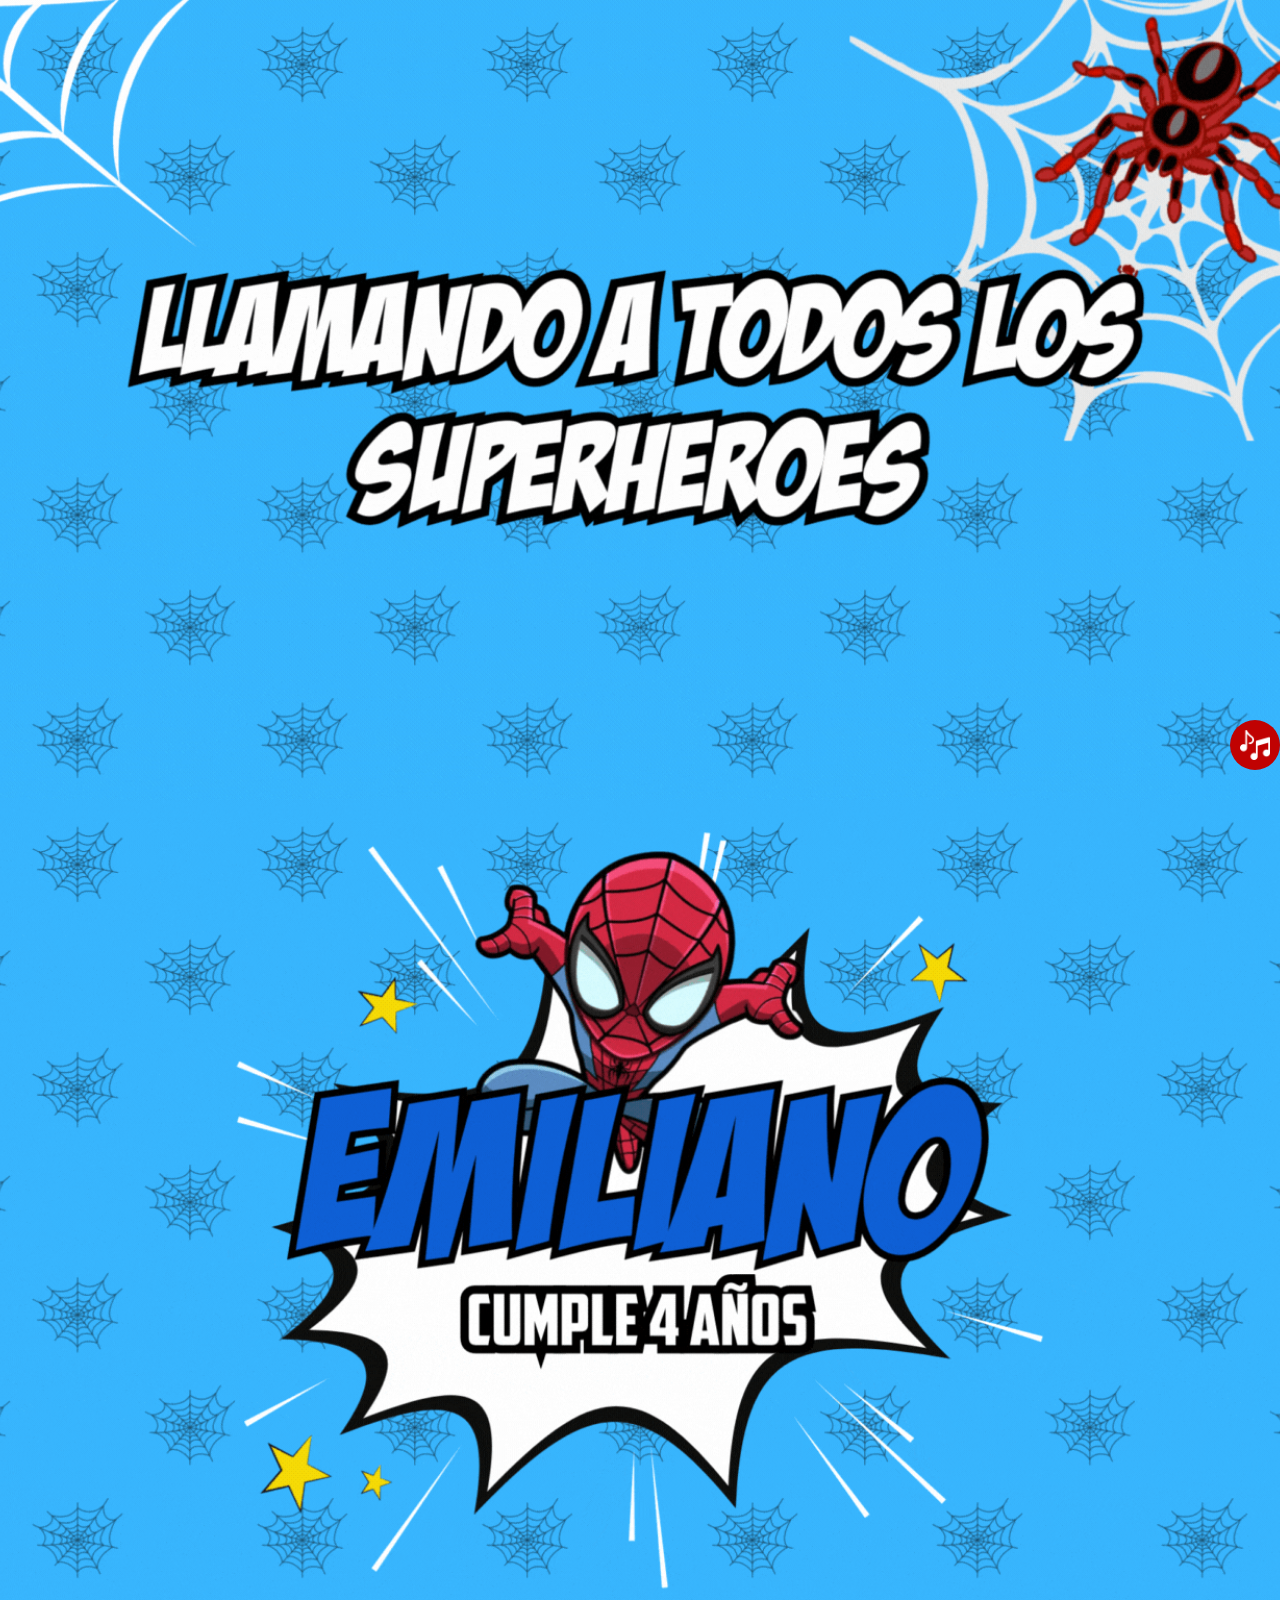
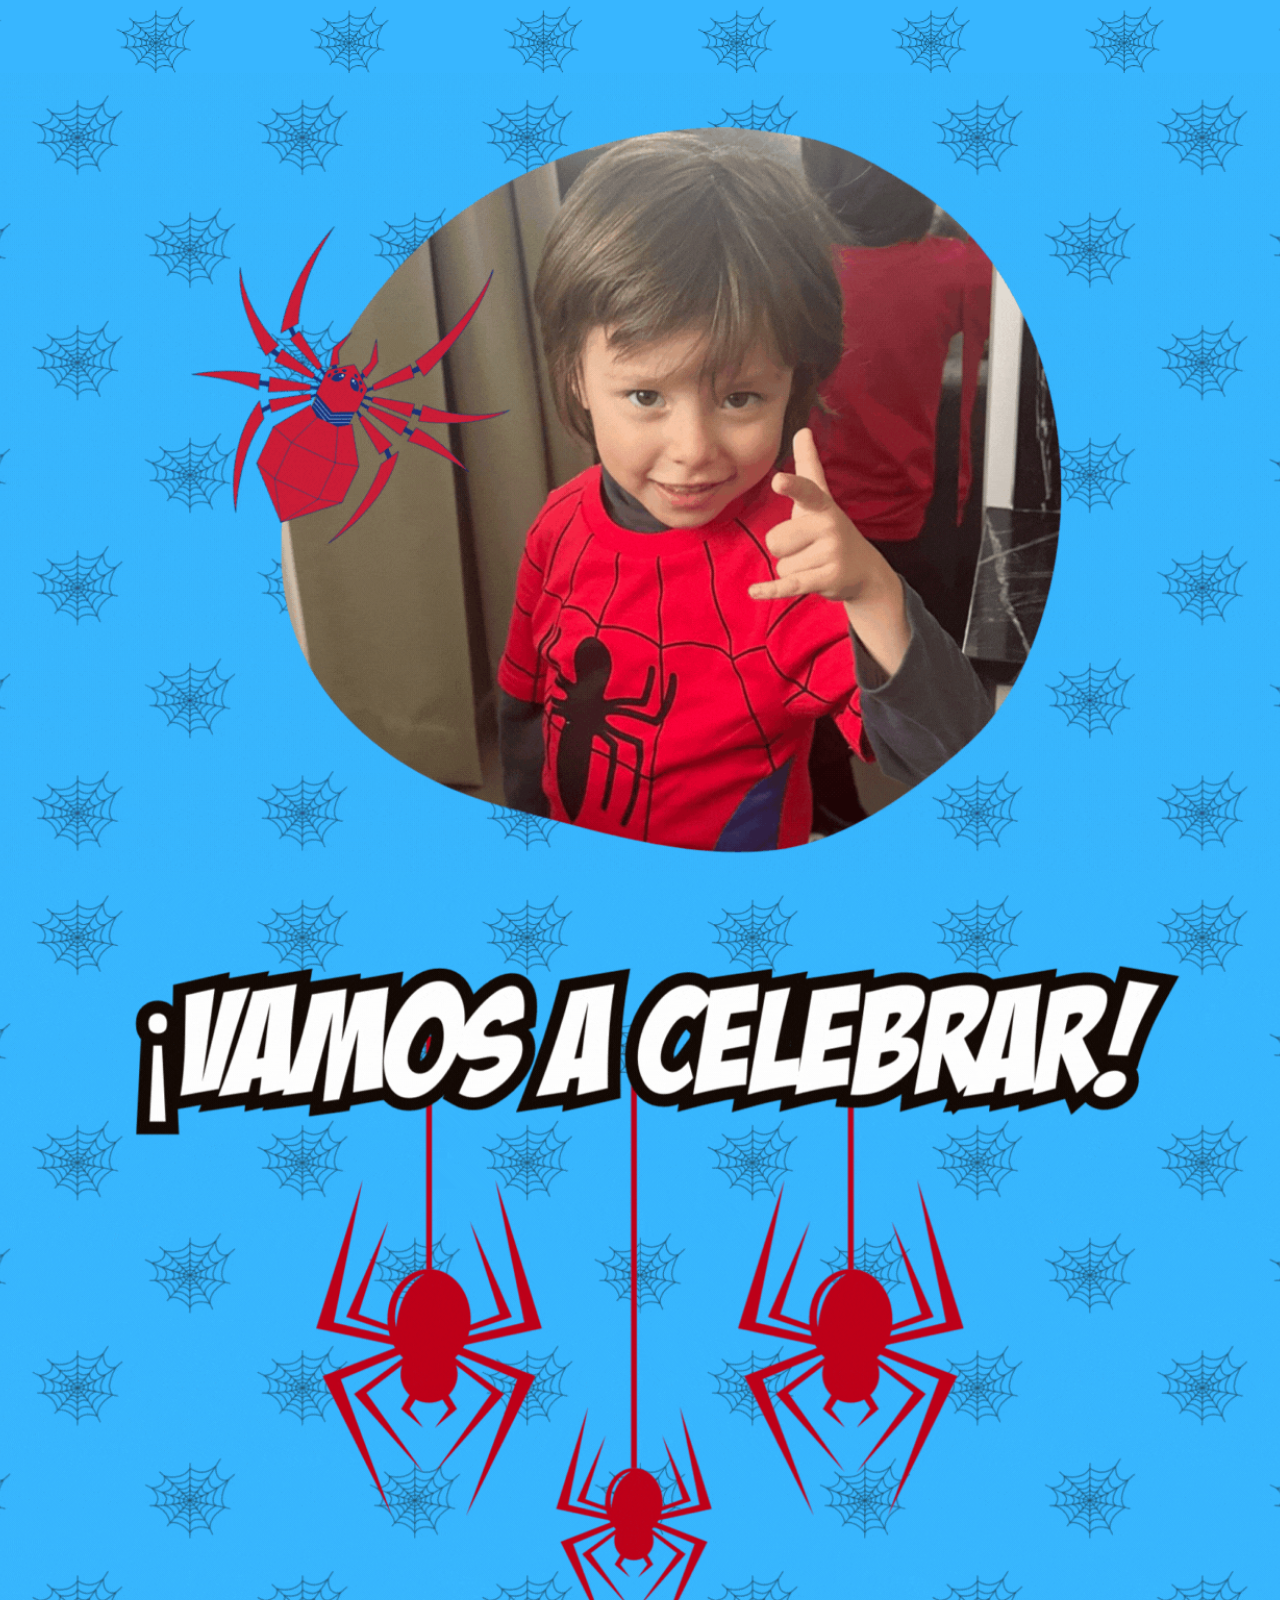
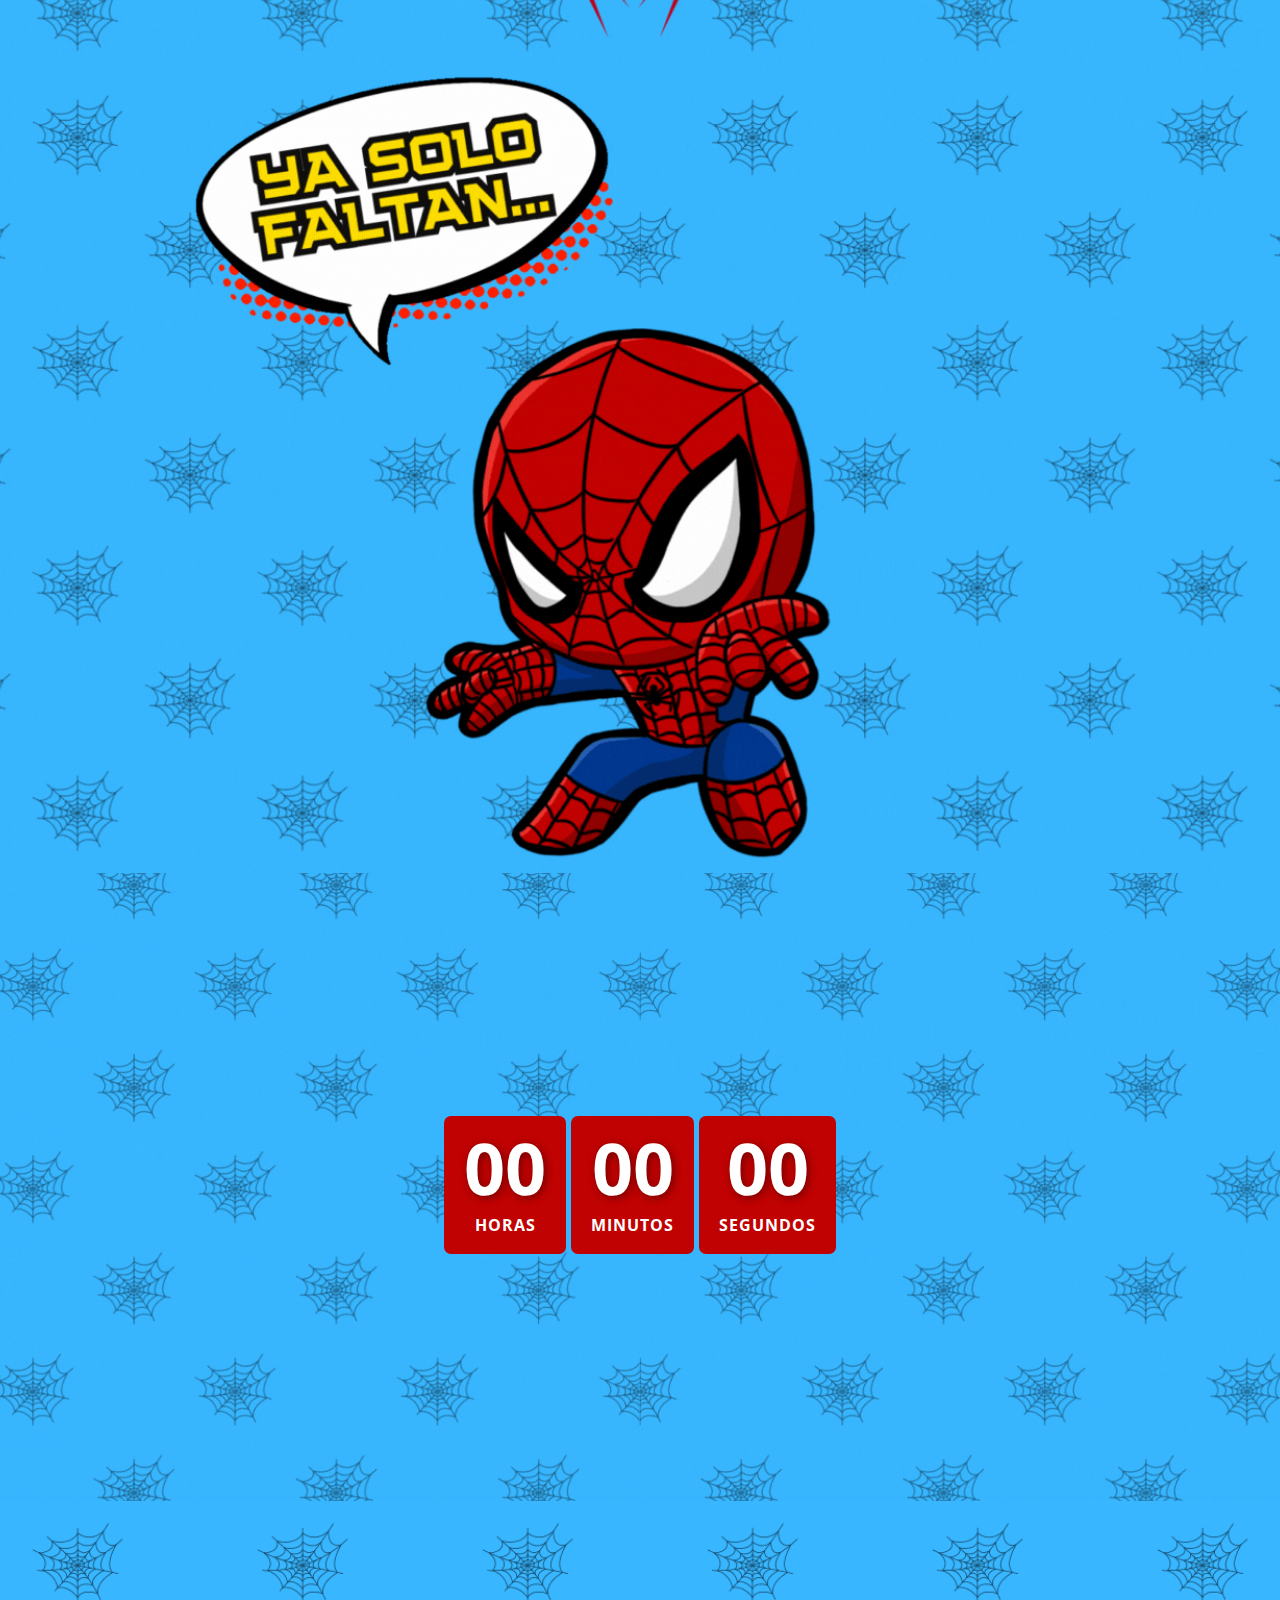
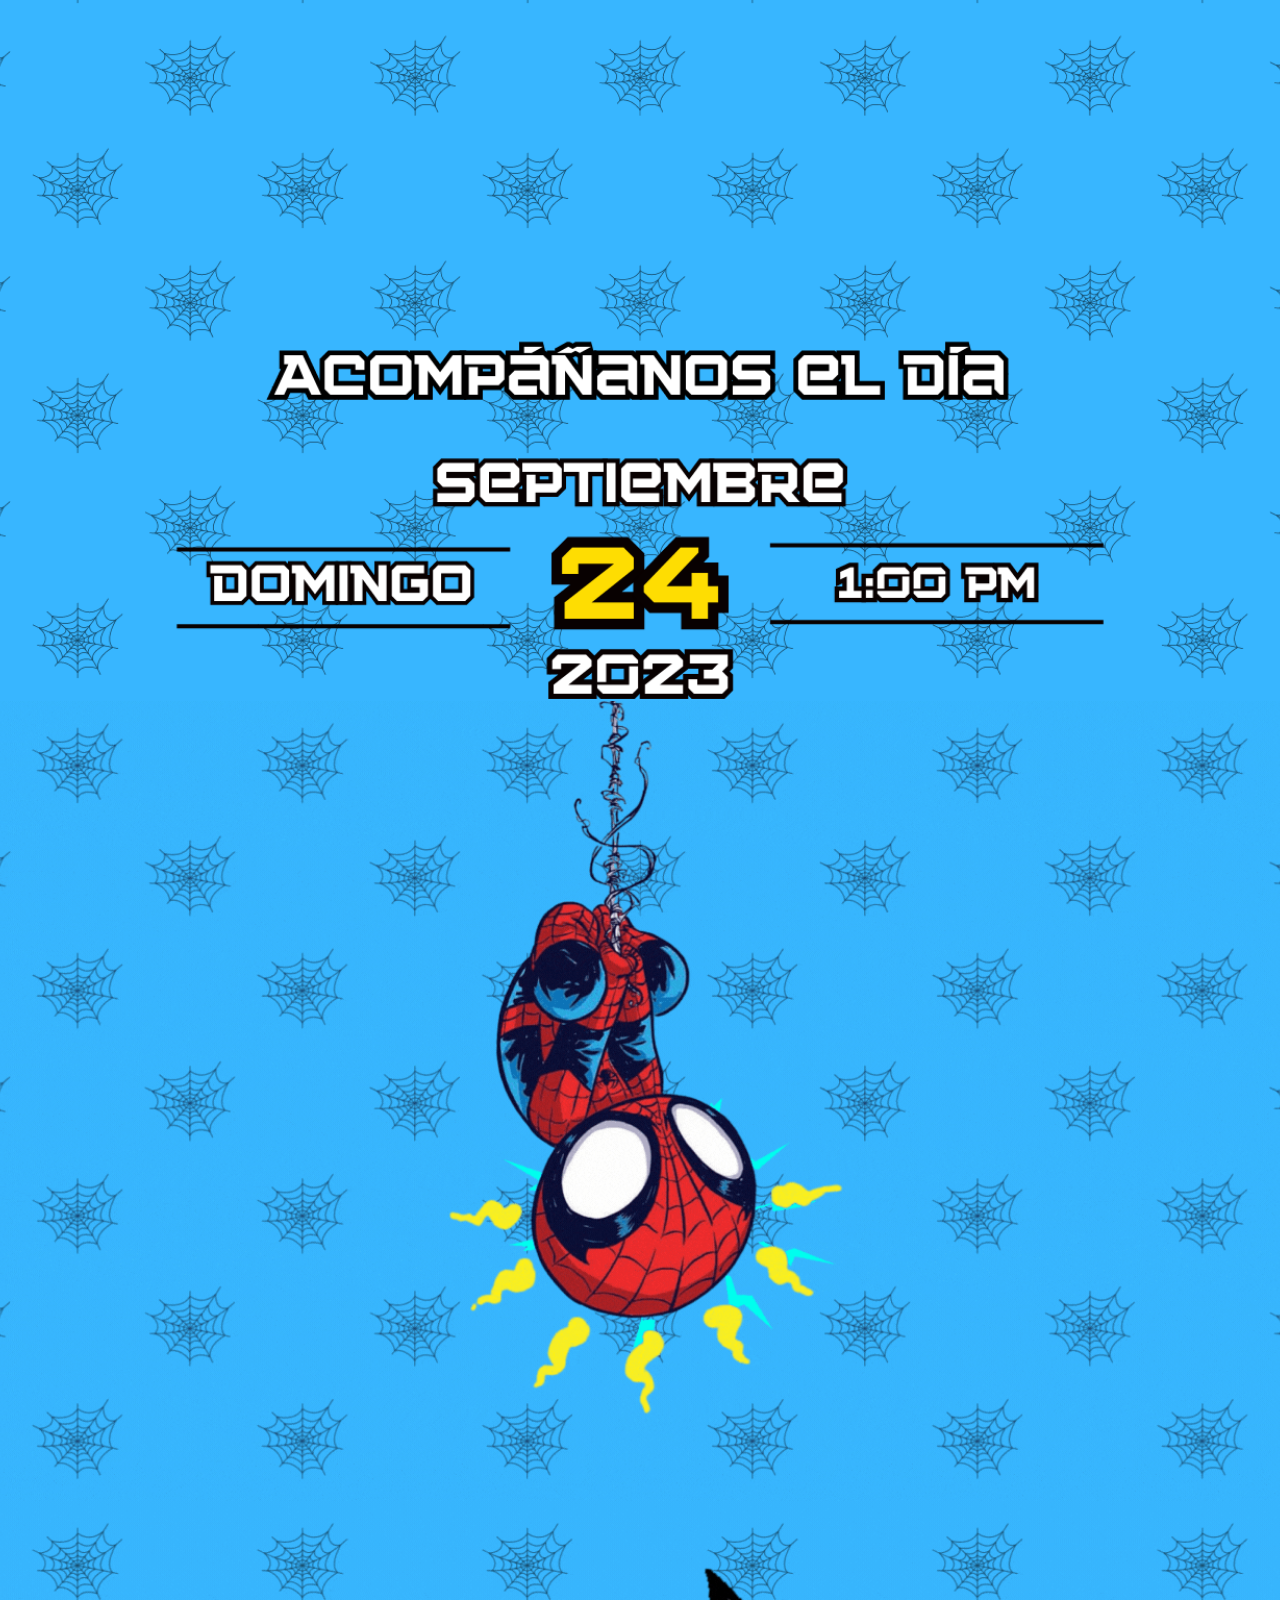
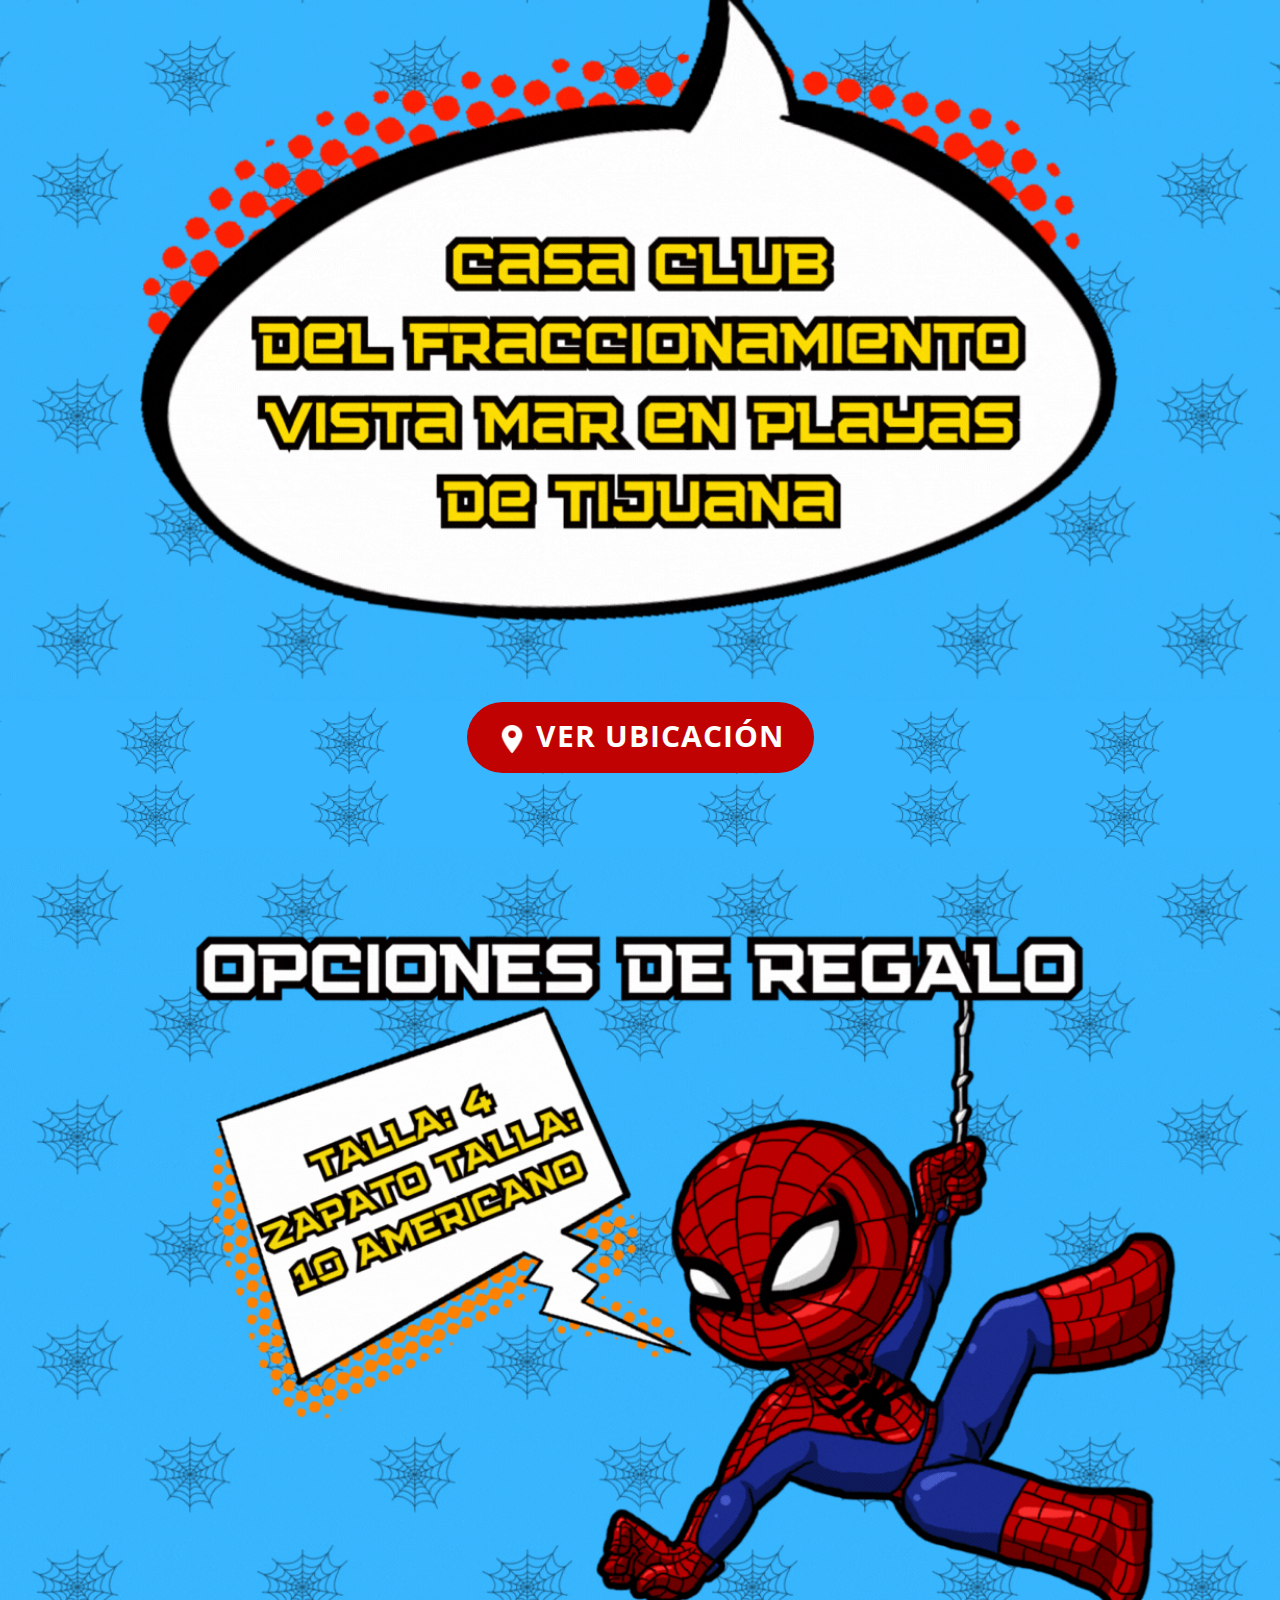
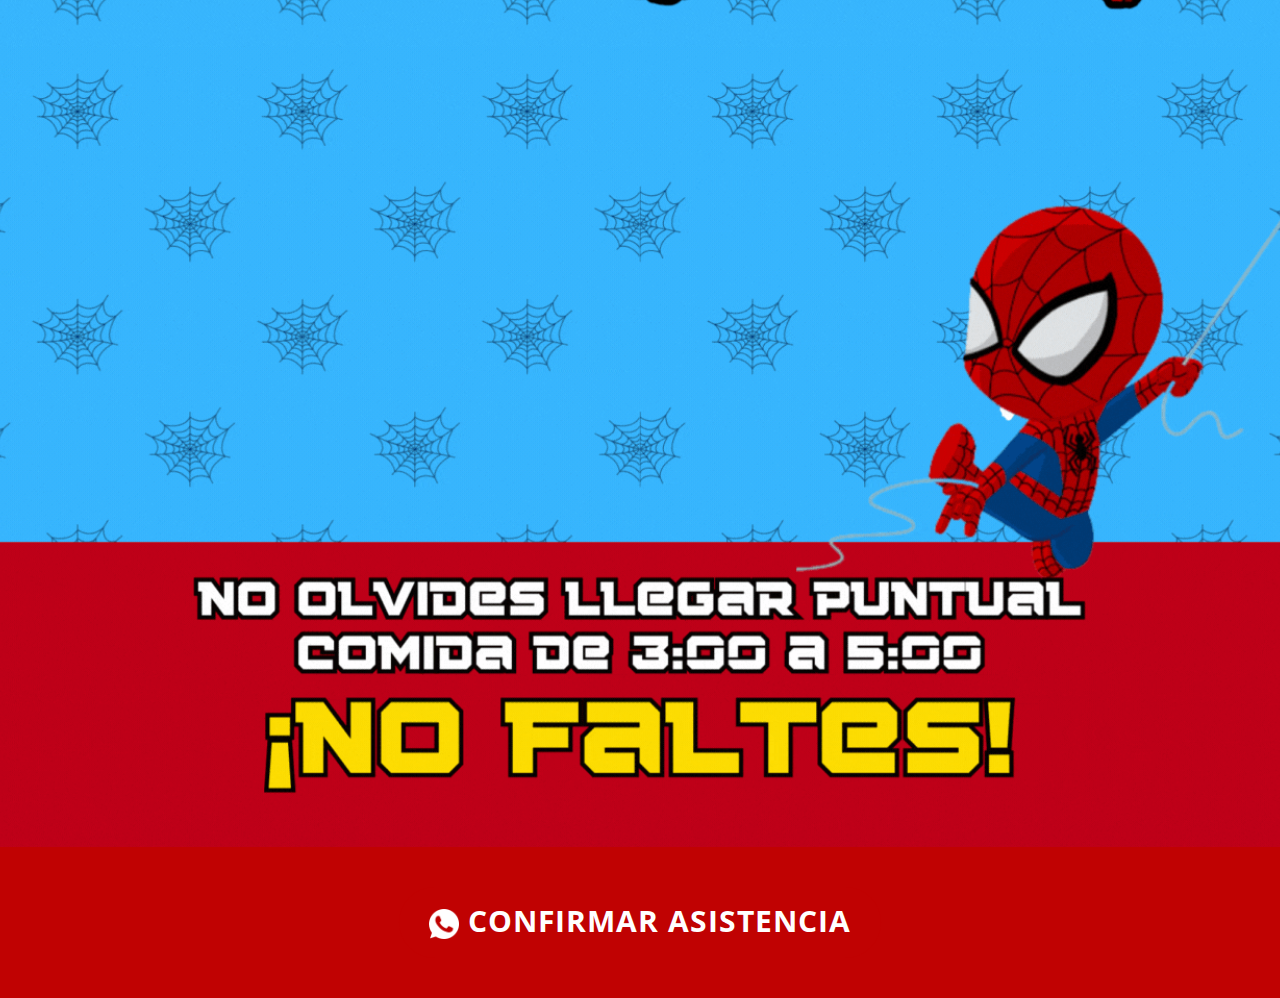
==== commit 3084e45d: "Update index.html" ====
--- a/index.html
+++ b/index.html
@@ -154,9 +154,9 @@
     </section>
     <section class="u-clearfix u-image u-section-11" id="sec-5e8d"
       data-image-width="1080" data-image-height="1080"
-      data-href="https://maps.app.goo.gl/UoGr3zMzFJvXwqpP7" data-target="_blank">
+      data-href="" data-target="_blank">
       <div class="u-clearfix u-sheet u-valign-middle u-sheet-1">
-        <a href="https://nicepage.com/joomla-templates"
+        <a href="https://maps.app.goo.gl/UoGr3zMzFJvXwqpP7"
           class="u-border-none u-btn u-btn-round u-button-style u-custom-color-34 u-hover-custom-color-38 u-radius-50 u-btn-1"><span
             class="u-file-icon u-icon u-text-white u-icon-1"><img
               src="images/3082383-f17ffb00.png" alt></span>&nbsp;​Ver ubicación
@@ -178,7 +178,7 @@
 
     <footer class="u-clearfix u-custom-color-34 u-footer u-footer" id="sec-0439"><div
         class="u-clearfix u-sheet u-valign-middle u-sheet-1">
-        <a href="https://api.whatsapp.com/send?phone=+524441864702&text=%C2%A1Hola%21+Muchas+gracias+por+la+invitaci%C3%B3n%2C+ah%C3%AD+estaremos%21%21+%F0%9F%A5%B3"
+        <a href="https://api.whatsapp.com/send?phone=+5216647552392&text=%C2%A1Hola%21+Muchas+gracias+por+la+invitaci%C3%B3n%2C+ah%C3%AD+estaremos%21%21+%F0%9F%A5%B3"
           class="u-border-none u-btn u-btn-round u-button-style u-custom-color-34 u-hover-custom-color-38 u-radius-50 u-btn-1"><span
             class="u-file-icon u-icon u-text-white"><img
               src="images/733641-25908de1.png" alt></span>&nbsp;Confirmar
@@ -187,4 +187,4 @@
       </div></footer>
 
 
-  </body></html>+  </body></html>
